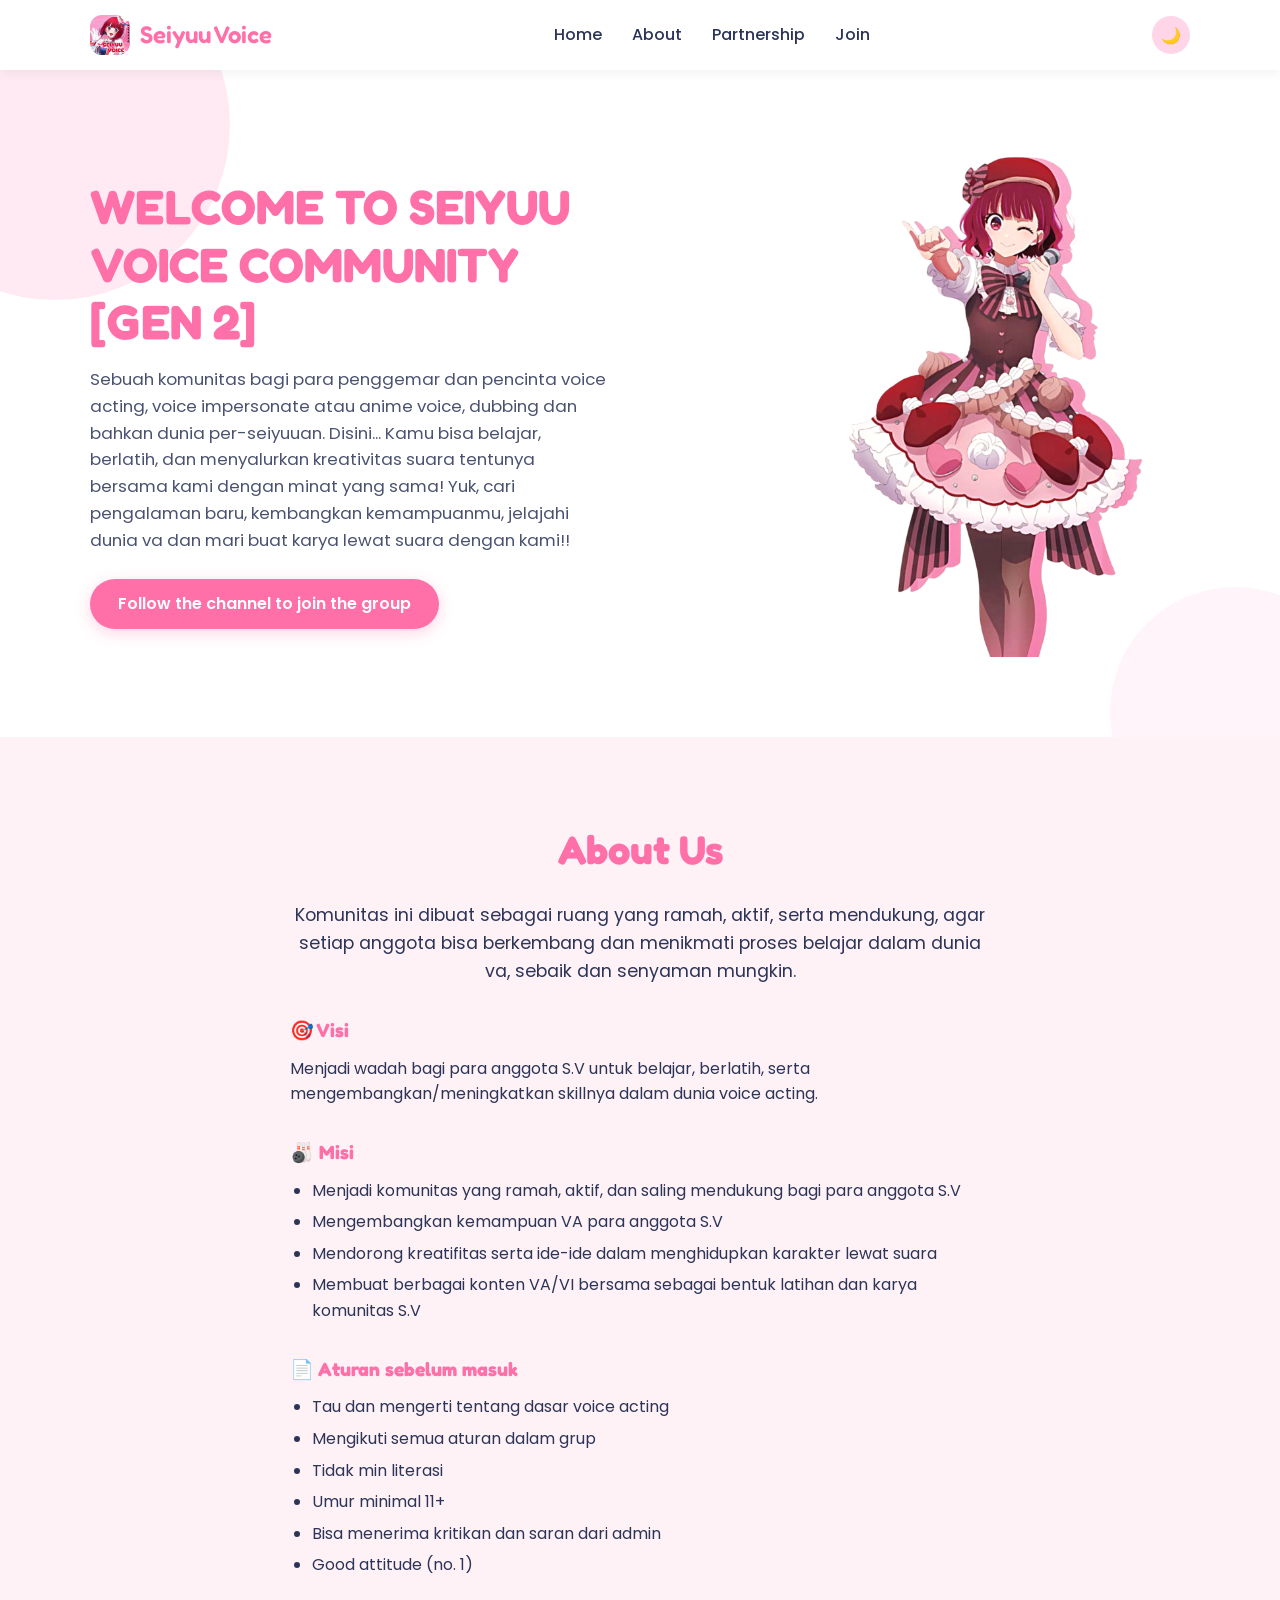
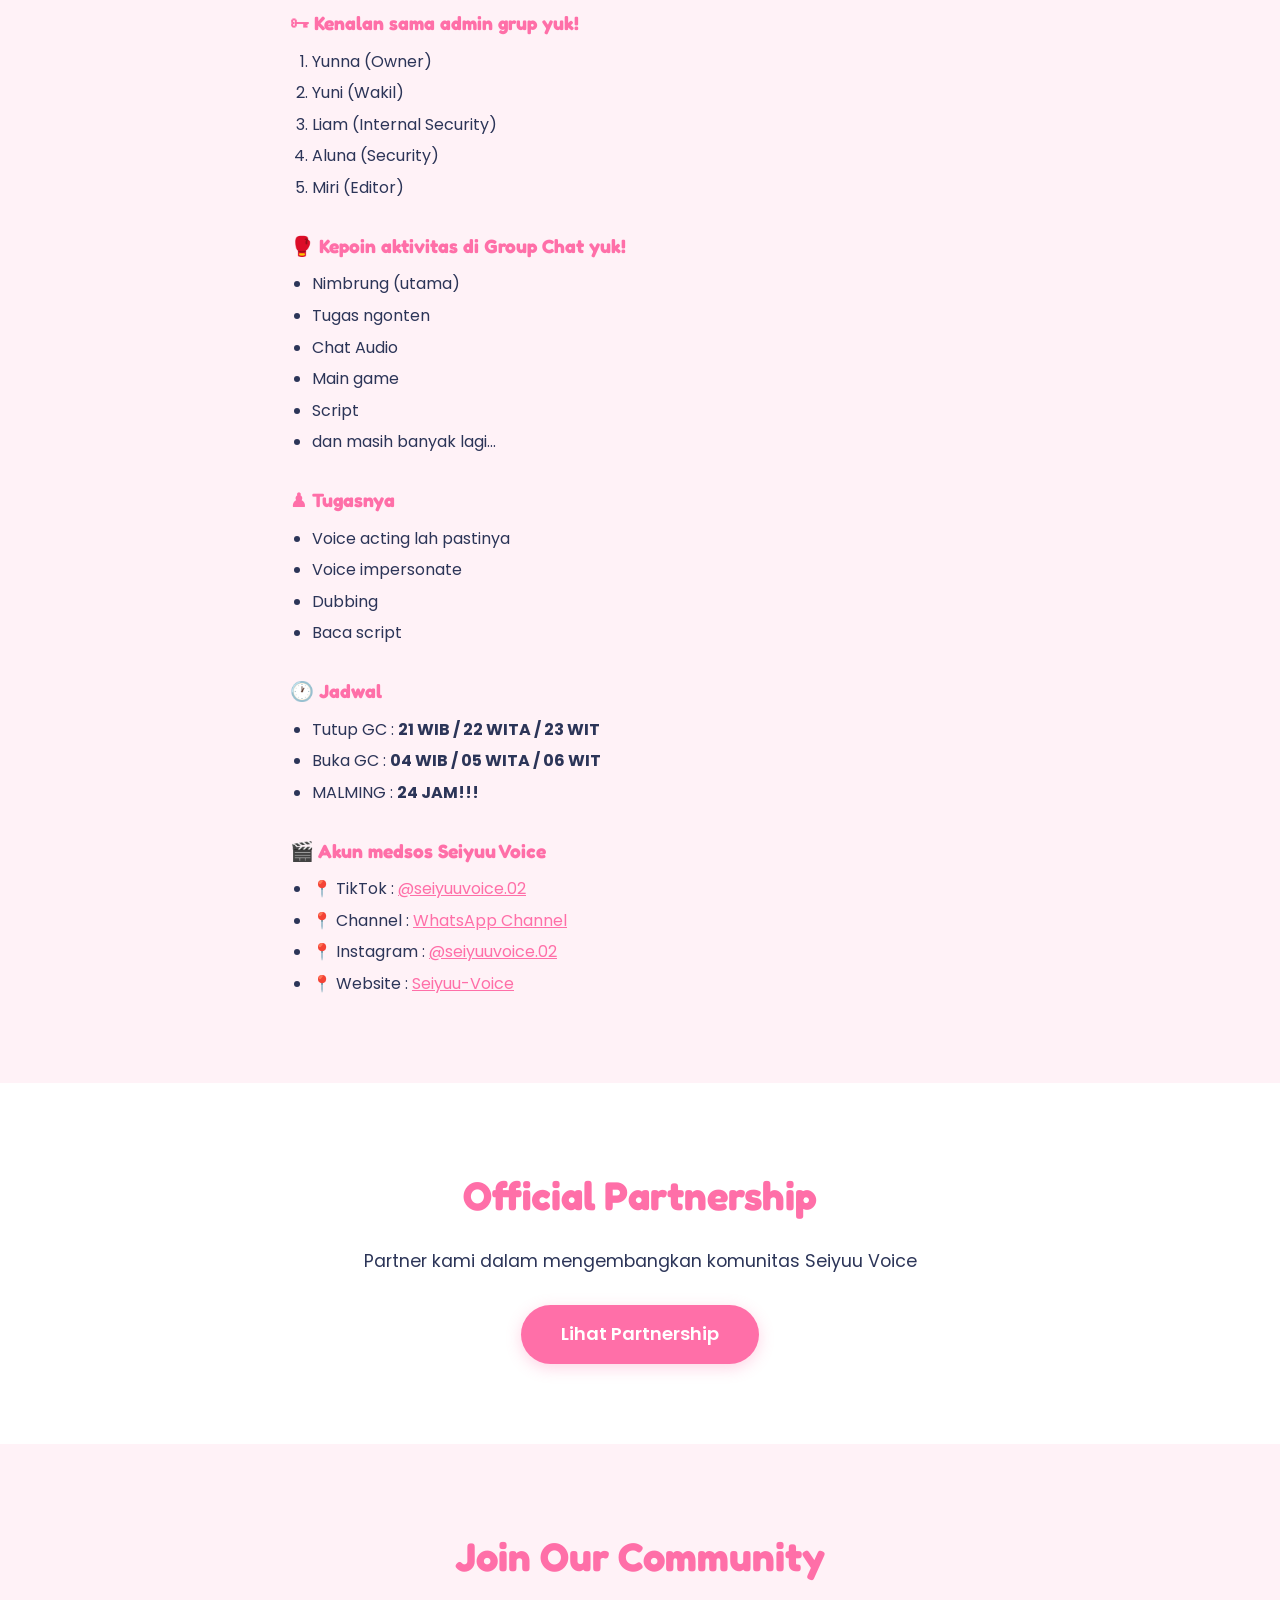
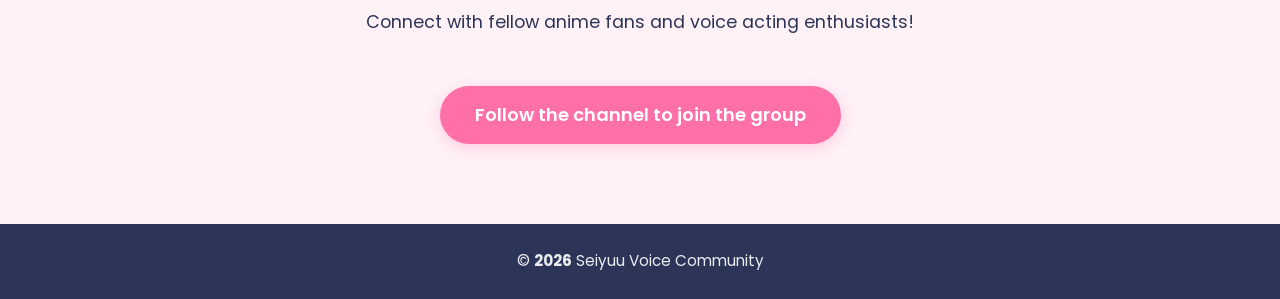
==== index.html @ 14fe643d "Add files via upload" ====
<!DOCTYPE html>
<html lang="id">

<head>
    <meta charset="UTF-8">
    <meta name="viewport" content="width=device-width, initial-scale=1.0">
    <meta name="description" content="Seiyuu Voice - A friendly WhatsApp community for anime fans exploring Japanese Voice Acting and Voice Club Japan culture.">
    <title>Seiyuu Voice Community</title>

    <meta property="og:title" content="Seiyuu Voice Community">
    <meta property="og:description" content="A friendly WhatsApp community for anime voice acting fans.">
    <meta property="og:image" content="assets/images/logo.png">
    <meta property="og:type" content="website">

    <link rel="icon" href="assets/icons/favicon.png">

    <link rel="preconnect" href="https://fonts.googleapis.com">
    <link rel="preconnect" href="https://fonts.gstatic.com" crossorigin>
    <link href="https://fonts.googleapis.com/css2?family=Fredoka:wght@400;600&family=Poppins:wght@300;400;500&display=swap" rel="stylesheet">

    <style>
        /* =========================================
           1. VARIABLES & SETUP
        ========================================= */
        
         :root {
            --pink-main: #ff6fa8;
            --pink-hover: #ff4c92;
            --pink-soft: #ffd6e7;
            --pink-bg: #fff2f7;
            --navy: #2c3558;
            --white: #ffffff;
            --transition-speed: 0.3s;
            --glass: rgba(255, 255, 255, 0.7);
            --glass-border: rgba(255, 111, 168, 0.2);
            --shadow-soft: 0 10px 30px rgba(0, 0, 0, 0.05);
            --radius: 15px;
            --transition: all 0.3s ease;
            --bg-main: #ffffff;
            --text-main: #2c3558;
        }
        
        body.dark {
            --bg-main: #121212;
            --text-main: #f0f0f0;
            --pink-bg: #1a1a1a;
            --pink-soft: #2a2a2a;
            --white: #1e1e1e;
            --navy: #e4e8ff;
        }
        /* Reset */
        
        *,
        *::before,
        *::after {
            margin: 0;
            padding: 0;
            box-sizing: border-box;
        }
        
        html {
            scroll-behavior: smooth;
        }
        
        body {
            font-family: 'Poppins', sans-serif;
            background: var(--bg-main);
            color: var(--text-main);
            line-height: 1.6;
            overflow-x: hidden;
            transition: background 0.3s ease, color 0.3s ease;
        }
        /* =========================================
           2. TYPOGRAPHY & LAYOUT
        ========================================= */
        
        .container {
            width: 90%;
            max-width: 1100px;
            margin: 0 auto;
        }
        
        h1,
        h2 {
            font-family: 'Fredoka', sans-serif;
        }
        
        a:focus-visible,
        button:focus-visible {
            outline: 3px dashed var(--pink-main);
            outline-offset: 4px;
        }
        /* =========================================
           3. NAVIGATION BAR
        ========================================= */
        
        .navbar {
            background: var(--white);
            box-shadow: 0 4px 10px rgba(0, 0, 0, 0.05);
            position: sticky;
            top: 0;
            z-index: 100;
            backdrop-filter: blur(10px);
            -webkit-backdrop-filter: blur(10px);
            transition: background 0.3s ease;
        }
        
        .nav-container {
            display: flex;
            align-items: center;
            justify-content: space-between;
            padding: 15px 0;
        }
        
        .logo {
            display: flex;
            align-items: center;
            gap: 10px;
            font-family: 'Fredoka', sans-serif;
            font-size: 24px;
            font-weight: 600;
            color: var(--pink-main);
            text-decoration: none;
        }
        
        .logo img {
            height: 40px;
            width: auto;
            border-radius: 12px;
        }
        
        nav ul {
            display: flex;
            list-style: none;
            gap: 30px;
        }
        
        nav a {
            position: relative;
            text-decoration: none;
            color: var(--text-main);
            font-weight: 500;
            transition: color var(--transition-speed) ease;
        }
        
        nav a::after {
            content: "";
            position: absolute;
            left: 0;
            bottom: -4px;
            width: 0%;
            height: 2px;
            background: var(--pink-main);
            transition: width .25s ease;
        }
        
        nav a:hover {
            color: var(--pink-main);
        }
        
        nav a:hover::after {
            width: 100%;
        }
        
        .nav-actions {
            display: flex;
            align-items: center;
            gap: 12px;
        }
        /* =========================================
           4. DARK MODE TOGGLE
        ========================================= */
        
        #theme-toggle {
            background: var(--pink-soft);
            border: none;
            border-radius: 50%;
            width: 38px;
            height: 38px;
            display: flex;
            align-items: center;
            justify-content: center;
            cursor: pointer;
            font-size: 16px;
            transition: var(--transition);
            flex-shrink: 0;
        }
        
        #theme-toggle:hover {
            background: var(--pink-main);
            transform: scale(1.1) rotate(20deg);
        }
        /* =========================================
           5. BUTTONS & CTA
        ========================================= */
        
        .cta-button,
        .cta-big {
            display: inline-block;
            background: var(--pink-main);
            color: #ffffff;
            text-decoration: none;
            border-radius: 40px;
            font-weight: 600;
            transition: background var(--transition-speed) ease, transform 0.2s ease, box-shadow 0.2s ease;
            box-shadow: 0 4px 15px rgba(255, 111, 168, 0.3);
        }
        
        .cta-button {
            padding: 12px 28px;
        }
        
        .cta-big {
            padding: 15px 35px;
            font-size: 18px;
            margin-top: 20px;
        }
        
        .cta-button:hover,
        .cta-big:hover {
            background: var(--pink-hover);
            transform: translateY(-3px);
            box-shadow: 0 8px 20px rgba(255, 111, 168, 0.45);
        }
        
        .cta-button:active,
        .cta-big:active {
            transform: scale(0.97);
        }
        /* =========================================
           6. HERO SECTION
        ========================================= */
        
        .hero {
            padding: 80px 0;
            position: relative;
            overflow: hidden;
        }
        
        .hero::before {
            content: "";
            position: absolute;
            width: 350px;
            height: 350px;
            background: var(--pink-soft);
            border-radius: 50%;
            top: -120px;
            left: -120px;
            z-index: 0;
            opacity: 0.5;
        }
        
        .hero::after {
            content: "";
            position: absolute;
            width: 250px;
            height: 250px;
            background: #ffe3ef;
            border-radius: 50%;
            bottom: -100px;
            right: -80px;
            z-index: 0;
            opacity: 0.4;
        }
        
        .hero-container {
            display: flex;
            align-items: center;
            justify-content: space-between;
            gap: 40px;
            flex-wrap: wrap;
            position: relative;
            z-index: 1;
        }
        
        .hero-text {
            flex: 1;
            min-width: 300px;
            max-width: 520px;
        }
        
        .hero-text h1 {
            font-size: 3rem;
            color: var(--pink-main);
            line-height: 1.2;
        }
        
        .tagline {
            margin: 15px 0 25px;
            font-size: 1.05rem;
            color: var(--text-main);
            opacity: 0.85;
        }
        
        .hero-image {
            flex: 1;
            display: flex;
            justify-content: flex-end;
            animation: float 6s ease-in-out infinite;
            position: relative;
            z-index: 1;
        }
        
        @keyframes float {
            0%,
            100% {
                transform: translateY(0px);
            }
            50% {
                transform: translateY(-12px);
            }
        }
        
        .hero-image img {
            max-width: 380px;
            width: 100%;
            height: auto;
            transition: transform .4s ease;
            border-radius: 16px;
        }
        
        .hero-image img:hover {
            transform: scale(1.05) rotate(-1deg);
        }
        /* =========================================
           7. ABOUT SECTION
        ========================================= */
        
        .about {
            padding: 80px 0;
            background: var(--pink-bg);
        }
        
        .about h2 {
            color: var(--pink-main);
            margin-bottom: 20px;
            font-size: 2.5rem;
            text-align: center;
        }
        
        .about-content {
            max-width: 700px;
            margin: 0 auto;
            text-align: left;
        }
        
        .about-content>p:first-of-type {
            font-size: 1.1rem;
            margin-bottom: 10px;
            text-align: center;
        }
        
        .about-content h3 {
            margin-top: 30px;
            margin-bottom: 10px;
            color: var(--pink-main);
            font-family: 'Fredoka', sans-serif;
            font-size: 1.2rem;
        }
        
        .about-content ul,
        .about-content ol {
            padding-left: 22px;
        }
        
        .about-content li {
            margin-bottom: 6px;
        }
        
        .about-content a {
            color: var(--pink-main);
            transition: color 0.2s;
        }
        
        .about-content a:hover {
            color: var(--pink-hover);
        }
        /* =========================================
           8. PARTNERSHIP & CTA SECTIONS
        ========================================= */
        
        .partnership-section {
            padding: 80px 0;
            background: var(--white);
            text-align: center;
        }
        
        .partnership-section h2,
        .cta-section h2 {
            color: var(--pink-main);
            margin-bottom: 20px;
            font-size: 2.5rem;
        }
        
        .partnership-section p,
        .cta-section p {
            max-width: 600px;
            margin: 0 auto 30px;
            font-size: 1.1rem;
        }
        
        .gallery-big {
            display: inline-block;
            background: var(--pink-main);
            color: #ffffff;
            text-decoration: none;
            padding: 15px 40px;
            font-size: 18px;
            font-weight: 600;
            border-radius: 40px;
            transition: var(--transition);
            box-shadow: 0 4px 15px rgba(255, 111, 168, 0.3);
        }
        
        .gallery-big:hover {
            background: var(--pink-hover);
            transform: translateY(-3px);
            box-shadow: 0 6px 20px rgba(255, 111, 168, 0.4);
        }
        
        .gallery-big:active {
            transform: scale(0.97);
        }
        
        .cta-section {
            padding: 80px 0;
            text-align: center;
            background: var(--pink-bg);
        }
        /* =========================================
           9. FOOTER
        ========================================= */
        
        footer {
            background: var(--navy);
            color: #ffffff;
            text-align: center;
            padding: 25px 20px;
        }
        
        footer p {
            font-size: 0.95rem;
            opacity: 0.9;
        }
        
        #year {
            font-weight: bold;
        }
        /* =========================================
           10. BACK TO TOP BUTTON
        ========================================= */
        
        #back-to-top {
            position: fixed;
            bottom: 28px;
            right: 28px;
            background: var(--pink-main);
            color: #ffffff;
            border: none;
            border-radius: 50%;
            width: 44px;
            height: 44px;
            font-size: 20px;
            cursor: pointer;
            box-shadow: 0 4px 15px rgba(255, 111, 168, 0.4);
            transition: var(--transition);
            opacity: 0;
            visibility: hidden;
            z-index: 999;
            display: flex;
            align-items: center;
            justify-content: center;
        }
        
        #back-to-top.visible {
            opacity: 1;
            visibility: visible;
        }
        
        #back-to-top:hover {
            background: var(--pink-hover);
            transform: translateY(-3px);
        }
        /* =========================================
           11. HAMBURGER MENU
        ========================================= */
        
        .menu-toggle {
            display: none;
            flex-direction: column;
            cursor: pointer;
            background: transparent;
            border: none;
            padding: 5px;
            gap: 5px;
        }
        
        .menu-toggle span {
            height: 3px;
            width: 25px;
            background: var(--text-main);
            border-radius: 3px;
            transition: all var(--transition-speed) ease;
            display: block;
        }
        /* Hamburger → X animation */
        
        .menu-toggle[aria-expanded="true"] span:nth-child(1) {
            transform: translateY(8px) rotate(45deg);
        }
        
        .menu-toggle[aria-expanded="true"] span:nth-child(2) {
            opacity: 0;
        }
        
        .menu-toggle[aria-expanded="true"] span:nth-child(3) {
            transform: translateY(-8px) rotate(-45deg);
        }
        /* =========================================
           12. RESPONSIVE
        ========================================= */
        
        @media (max-width: 768px) {
            nav {
                position: absolute;
                top: 68px;
                right: 20px;
                background: var(--white);
                box-shadow: 0 8px 25px rgba(0, 0, 0, 0.12);
                padding: 20px;
                border-radius: 12px;
                width: 210px;
                opacity: 0;
                visibility: hidden;
                transform: translateY(-10px);
                transition: all var(--transition-speed) ease;
                z-index: 99;
            }
            nav.active {
                opacity: 1;
                visibility: visible;
                transform: translateY(0);
            }
            nav ul {
                flex-direction: column;
                gap: 14px;
                text-align: center;
            }
            .menu-toggle {
                display: flex;
            }
            .hero-container {
                flex-direction: column;
                text-align: center;
            }
            .hero-text h1 {
                font-size: 2.2rem;
            }
            .hero-image {
                justify-content: center;
                margin-top: 20px;
            }
            .hero-image img {
                max-width: 260px;
            }
            .gallery-section h2,
            .partnership-section h2,
            .about h2,
            .cta-section h2 {
                font-size: 2rem;
            }
            .gallery-big {
                width: 100%;
                max-width: 280px;
                padding: 12px 20px;
            }
            #back-to-top {
                bottom: 20px;
                right: 16px;
            }
        }
    </style>
</head>

<body>

    <header class="navbar">
        <div class="container nav-container">
            <a href="#home" class="logo">
                <img src="assets/images/logo.png" alt="Seiyuu Voice Logo">
                <span>Seiyuu Voice</span>
            </a>

            <nav id="nav-menu" aria-label="Main Navigation">
                <ul>
                    <li><a href="#home">Home</a></li>
                    <li><a href="#about">About</a></li>
                    <li><a href="#partnership">Partnership</a></li>
                    <li><a href="#join">Join</a></li>
                </ul>
            </nav>

            <div class="nav-actions">
                <!-- FIX: Tombol dark mode sekarang ada di HTML -->
                <button id="theme-toggle" aria-label="Toggle dark mode">🌙</button>

                <button class="menu-toggle" id="menu-toggle" aria-label="Toggle navigation menu" aria-expanded="false">
                    <span></span>
                    <span></span>
                    <span></span>
                </button>
            </div>
        </div>
    </header>

    <main>

        <!-- HERO SECTION -->
        <section class="hero" id="home">
            <div class="container hero-container">
                <div class="hero-text">
                    <h1>WELCOME TO SEIYUU VOICE COMMUNITY [GEN 2]</h1>
                    <p class="tagline">
                        Sebuah komunitas bagi para penggemar dan pencinta voice acting, voice impersonate atau anime voice, dubbing dan bahkan dunia per-seiyuuan. Disini... Kamu bisa belajar, berlatih, dan menyalurkan kreativitas suara tentunya bersama kami dengan minat yang
                        sama! Yuk, cari pengalaman baru, kembangkan kemampuanmu, jelajahi dunia va dan mari buat karya lewat suara dengan kami!!
                    </p>
                    <a href="https://whatsapp.com/channel/0029VbD3nvLKQuJQxBheS732" class="cta-button" aria-label="Join Seiyuu Voice WhatsApp Group" target="_blank" rel="noopener noreferrer">
                        Follow the channel to join the group
                    </a>
                </div>

                <div class="hero-image">
                    <img src="assets/images/hero-character.png" alt="Mascot anime character of Seiyuu Voice" loading="lazy">
                </div>
            </div>
        </section>

        <!-- ABOUT SECTION -->
        <section class="about" id="about">
            <div class="container">
                <div class="about-content">
                    <h2>About Us</h2>

                    <p>Komunitas ini dibuat sebagai ruang yang ramah, aktif, serta mendukung, agar setiap anggota bisa berkembang dan menikmati proses belajar dalam dunia va, sebaik dan senyaman mungkin.</p>

                    <h3>🎯 Visi</h3>
                    <p>Menjadi wadah bagi para anggota S.V untuk belajar, berlatih, serta mengembangkan/meningkatkan skillnya dalam dunia voice acting.</p>

                    <h3>🎳 Misi</h3>
                    <ul>
                        <li>Menjadi komunitas yang ramah, aktif, dan saling mendukung bagi para anggota S.V</li>
                        <li>Mengembangkan kemampuan VA para anggota S.V</li>
                        <li>Mendorong kreatifitas serta ide-ide dalam menghidupkan karakter lewat suara</li>
                        <li>Membuat berbagai konten VA/VI bersama sebagai bentuk latihan dan karya komunitas S.V</li>
                    </ul>

                    <h3>📄 Aturan sebelum masuk</h3>
                    <ul>
                        <li>Tau dan mengerti tentang dasar voice acting</li>
                        <li>Mengikuti semua aturan dalam grup</li>
                        <li>Tidak min literasi</li>
                        <li>Umur minimal 11+</li>
                        <li>Bisa menerima kritikan dan saran dari admin</li>
                        <li>Good attitude (no. 1)</li>
                    </ul>

                    <h3>🗝 Kenalan sama admin grup yuk!</h3>
                    <ol>
                        <li>Yunna (Owner)</li>
                        <li>Yuni (Wakil)</li>
                        <li>Liam (Internal Security)</li>
                        <li>Aluna (Security)</li>
                        <li>Miri (Editor)</li>
                    </ol>

                    <h3>🥊 Kepoin aktivitas di Group Chat yuk!</h3>
                    <ul>
                        <li>Nimbrung (utama)</li>
                        <li>Tugas ngonten</li>
                        <li>Chat Audio</li>
                        <li>Main game</li>
                        <li>Script</li>
                        <li>dan masih banyak lagi...</li>
                    </ul>

                    <h3>♟ Tugasnya</h3>
                    <ul>
                        <li>Voice acting lah pastinya</li>
                        <li>Voice impersonate</li>
                        <li>Dubbing</li>
                        <li>Baca script</li>
                    </ul>

                    <h3>🕐 Jadwal</h3>
                    <ul>
                        <li>Tutup GC : <strong>21 WIB / 22 WITA / 23 WIT</strong></li>
                        <li>Buka GC : <strong>04 WIB / 05 WITA / 06 WIT</strong></li>
                        <li>MALMING : <strong>24 JAM!!!</strong></li>
                    </ul>

                    <h3>🎬 Akun medsos Seiyuu Voice</h3>
                    <ul>
                        <li>📍 TikTok :
                            <a href="https://www.tiktok.com/@seiyuuvoice.g2?_r=1&_t=ZS-95sZwnmAum5" target="_blank" rel="noopener noreferrer">@seiyuuvoice.02</a>
                        </li>
                        <li>📍 Channel :
                            <a href="https://whatsapp.com/channel/0029VbD3nvLKQuJQxBheS732" target="_blank" rel="noopener noreferrer">WhatsApp Channel</a>
                        </li>
                        <li>📍 Instagram :
                            <a href="https://www.instagram.com/seiyuuvoice.02?igsh=MXVhMnh6MDJvNTljOA==" target="_blank" rel="noopener noreferrer">@seiyuuvoice.02</a>
                        </li>
                        <li>📍 Website :
                            <a href="https://liamwei000.github.io/Seiyuu-Voice/" target="_blank" rel="noopener noreferrer">Seiyuu-Voice</a>
                        </li>
                    </ul>
                </div>
            </div>
        </section>
        <!-- FIX: Tutup section about di sini, bukan setelah partnership -->

        <!-- PARTNERSHIP SECTION -->
        <!-- FIX: Tidak lagi tersarang di dalam about-content -->
        <section class="partnership-section" id="partnership">
            <div class="container">
                <h2>Official Partnership</h2>
                <p>Partner kami dalam mengembangkan komunitas Seiyuu Voice</p>
                <a href="partnership.html" target="_self" class="gallery-big">
                    Lihat Partnership
                </a>
            </div>
        </section>

        <!-- CTA / JOIN SECTION -->
        <!-- FIX: Tidak lagi tersarang di dalam about-content -->
        <section class="cta-section" id="join">
            <div class="container">
                <h2>Join Our Community</h2>
                <p>Connect with fellow anime fans and voice acting enthusiasts!</p>
                <a href="https://whatsapp.com/channel/0029VbD3nvLKQuJQxBheS732" class="cta-big" target="_blank" rel="noopener noreferrer">
                    Follow the channel to join the group
                </a>
            </div>
        </section>

    </main>

    <footer>
        <div class="container">
            <p>© <span id="year"></span> Seiyuu Voice Community</p>
        </div>
    </footer>

    <!-- Back to Top Button -->
    <button id="back-to-top" aria-label="Kembali ke atas">↑</button>

    <script>
        // =========================================
        //  INIT: Semua logic setelah DOM siap
        // =========================================
        document.addEventListener("DOMContentLoaded", () => {

            // --- Tahun otomatis ---
            document.getElementById("year").textContent = new Date().getFullYear();

            // --- Mobile menu toggle ---
            const toggle = document.getElementById("menu-toggle");
            const nav = document.getElementById("nav-menu");

            if (toggle && nav) {
                const navLinks = nav.querySelectorAll("a");

                toggle.addEventListener("click", (e) => {
                    e.stopPropagation();
                    const isActive = nav.classList.toggle("active");
                    toggle.setAttribute("aria-expanded", isActive);
                });

                navLinks.forEach(link => {
                    link.addEventListener("click", () => {
                        nav.classList.remove("active");
                        toggle.setAttribute("aria-expanded", "false");
                    });
                });

                document.addEventListener("click", (e) => {
                    if (!nav.contains(e.target) && !toggle.contains(e.target) && nav.classList.contains("active")) {
                        nav.classList.remove("active");
                        toggle.setAttribute("aria-expanded", "false");
                    }
                });
            }

            // --- FIX: Deklarasi toggleBtn SEBELUM digunakan ---
            const toggleBtn = document.getElementById("theme-toggle");

            if (toggleBtn) {
                // Load saved theme atau deteksi preferensi sistem
                const savedTheme = localStorage.getItem("theme");
                if (savedTheme === "dark" || (!savedTheme && window.matchMedia("(prefers-color-scheme: dark)").matches)) {
                    document.body.classList.add("dark");
                    toggleBtn.textContent = "☀️";
                }

                // Toggle on click
                toggleBtn.addEventListener("click", () => {
                    const isDark = document.body.classList.toggle("dark");
                    localStorage.setItem("theme", isDark ? "dark" : "light");
                    toggleBtn.textContent = isDark ? "☀️" : "🌙";
                });
            }

            // --- Back to top button ---
            const backToTop = document.getElementById("back-to-top");
            if (backToTop) {
                window.addEventListener("scroll", () => {
                    backToTop.classList.toggle("visible", window.scrollY > 300);
                }, {
                    passive: true
                });

                backToTop.addEventListener("click", () => {
                    window.scrollTo({
                        top: 0,
                        behavior: "smooth"
                    });
                });
            }

        });
    </script>

</body>

</html>
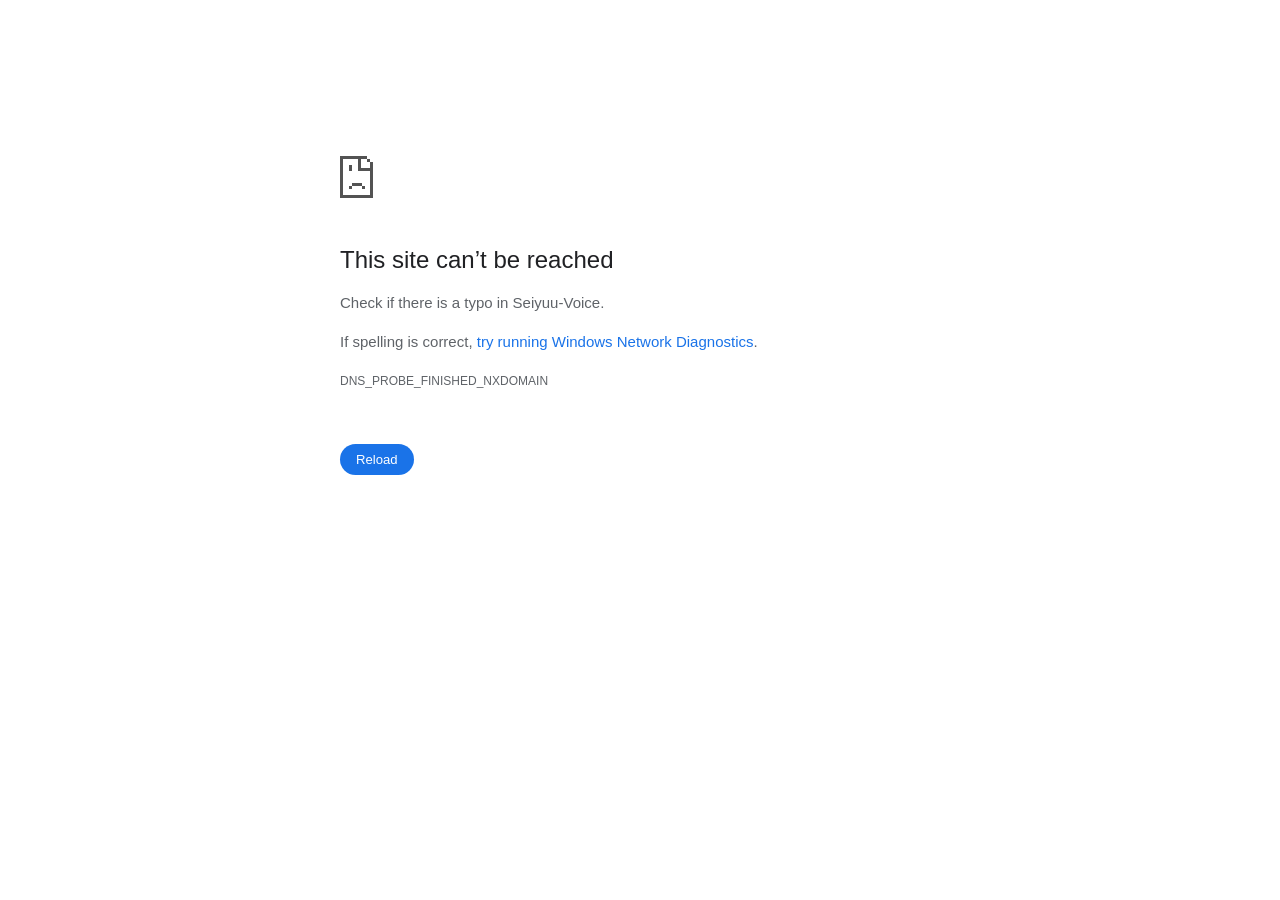
==== commit c68fca7c: "Update fmt.Println output from 'Hello' to 'Goodbye'" ====
--- a/index.html
+++ b/index.html
@@ -1,834 +1,1567 @@
-<!DOCTYPE html>
-<html lang="id">
-
-<head>
-    <meta charset="UTF-8">
-    <meta name="viewport" content="width=device-width, initial-scale=1.0">
-    <meta name="description" content="Seiyuu Voice - A friendly WhatsApp community for anime fans exploring Japanese Voice Acting and Voice Club Japan culture.">
-    <title>Seiyuu Voice Community</title>
-
-    <meta property="og:title" content="Seiyuu Voice Community">
-    <meta property="og:description" content="A friendly WhatsApp community for anime voice acting fans.">
-    <meta property="og:image" content="assets/images/logo.png">
-    <meta property="og:type" content="website">
-
-    <link rel="icon" href="assets/icons/favicon.png">
-
-    <link rel="preconnect" href="https://fonts.googleapis.com">
-    <link rel="preconnect" href="https://fonts.gstatic.com" crossorigin>
-    <link href="https://fonts.googleapis.com/css2?family=Fredoka:wght@400;600&family=Poppins:wght@300;400;500&display=swap" rel="stylesheet">
-
-    <style>
-        /* =========================================
-           1. VARIABLES & SETUP
-        ========================================= */
-        
-         :root {
-            --pink-main: #ff6fa8;
-            --pink-hover: #ff4c92;
-            --pink-soft: #ffd6e7;
-            --pink-bg: #fff2f7;
-            --navy: #2c3558;
-            --white: #ffffff;
-            --transition-speed: 0.3s;
-            --glass: rgba(255, 255, 255, 0.7);
-            --glass-border: rgba(255, 111, 168, 0.2);
-            --shadow-soft: 0 10px 30px rgba(0, 0, 0, 0.05);
-            --radius: 15px;
-            --transition: all 0.3s ease;
-            --bg-main: #ffffff;
-            --text-main: #2c3558;
-        }
-        
-        body.dark {
-            --bg-main: #121212;
-            --text-main: #f0f0f0;
-            --pink-bg: #1a1a1a;
-            --pink-soft: #2a2a2a;
-            --white: #1e1e1e;
-            --navy: #e4e8ff;
-        }
-        /* Reset */
-        
-        *,
-        *::before,
-        *::after {
-            margin: 0;
-            padding: 0;
-            box-sizing: border-box;
-        }
-        
-        html {
-            scroll-behavior: smooth;
-        }
-        
-        body {
-            font-family: 'Poppins', sans-serif;
-            background: var(--bg-main);
-            color: var(--text-main);
-            line-height: 1.6;
-            overflow-x: hidden;
-            transition: background 0.3s ease, color 0.3s ease;
-        }
-        /* =========================================
-           2. TYPOGRAPHY & LAYOUT
-        ========================================= */
-        
-        .container {
-            width: 90%;
-            max-width: 1100px;
-            margin: 0 auto;
-        }
-        
-        h1,
-        h2 {
-            font-family: 'Fredoka', sans-serif;
-        }
-        
-        a:focus-visible,
-        button:focus-visible {
-            outline: 3px dashed var(--pink-main);
-            outline-offset: 4px;
-        }
-        /* =========================================
-           3. NAVIGATION BAR
-        ========================================= */
-        
-        .navbar {
-            background: var(--white);
-            box-shadow: 0 4px 10px rgba(0, 0, 0, 0.05);
-            position: sticky;
-            top: 0;
-            z-index: 100;
-            backdrop-filter: blur(10px);
-            -webkit-backdrop-filter: blur(10px);
-            transition: background 0.3s ease;
-        }
-        
-        .nav-container {
-            display: flex;
-            align-items: center;
-            justify-content: space-between;
-            padding: 15px 0;
-        }
-        
-        .logo {
-            display: flex;
-            align-items: center;
-            gap: 10px;
-            font-family: 'Fredoka', sans-serif;
-            font-size: 24px;
-            font-weight: 600;
-            color: var(--pink-main);
-            text-decoration: none;
-        }
-        
-        .logo img {
-            height: 40px;
-            width: auto;
-            border-radius: 12px;
-        }
-        
-        nav ul {
-            display: flex;
-            list-style: none;
-            gap: 30px;
-        }
-        
-        nav a {
-            position: relative;
-            text-decoration: none;
-            color: var(--text-main);
-            font-weight: 500;
-            transition: color var(--transition-speed) ease;
-        }
-        
-        nav a::after {
-            content: "";
-            position: absolute;
-            left: 0;
-            bottom: -4px;
-            width: 0%;
-            height: 2px;
-            background: var(--pink-main);
-            transition: width .25s ease;
-        }
-        
-        nav a:hover {
-            color: var(--pink-main);
-        }
-        
-        nav a:hover::after {
-            width: 100%;
-        }
-        
-        .nav-actions {
-            display: flex;
-            align-items: center;
-            gap: 12px;
-        }
-        /* =========================================
-           4. DARK MODE TOGGLE
-        ========================================= */
-        
-        #theme-toggle {
-            background: var(--pink-soft);
-            border: none;
-            border-radius: 50%;
-            width: 38px;
-            height: 38px;
-            display: flex;
-            align-items: center;
-            justify-content: center;
-            cursor: pointer;
-            font-size: 16px;
-            transition: var(--transition);
-            flex-shrink: 0;
-        }
-        
-        #theme-toggle:hover {
-            background: var(--pink-main);
-            transform: scale(1.1) rotate(20deg);
-        }
-        /* =========================================
-           5. BUTTONS & CTA
-        ========================================= */
-        
-        .cta-button,
-        .cta-big {
-            display: inline-block;
-            background: var(--pink-main);
-            color: #ffffff;
-            text-decoration: none;
-            border-radius: 40px;
-            font-weight: 600;
-            transition: background var(--transition-speed) ease, transform 0.2s ease, box-shadow 0.2s ease;
-            box-shadow: 0 4px 15px rgba(255, 111, 168, 0.3);
-        }
-        
-        .cta-button {
-            padding: 12px 28px;
-        }
-        
-        .cta-big {
-            padding: 15px 35px;
-            font-size: 18px;
-            margin-top: 20px;
-        }
-        
-        .cta-button:hover,
-        .cta-big:hover {
-            background: var(--pink-hover);
-            transform: translateY(-3px);
-            box-shadow: 0 8px 20px rgba(255, 111, 168, 0.45);
-        }
-        
-        .cta-button:active,
-        .cta-big:active {
-            transform: scale(0.97);
-        }
-        /* =========================================
-           6. HERO SECTION
-        ========================================= */
-        
-        .hero {
-            padding: 80px 0;
-            position: relative;
-            overflow: hidden;
-        }
-        
-        .hero::before {
-            content: "";
-            position: absolute;
-            width: 350px;
-            height: 350px;
-            background: var(--pink-soft);
-            border-radius: 50%;
-            top: -120px;
-            left: -120px;
-            z-index: 0;
-            opacity: 0.5;
-        }
-        
-        .hero::after {
-            content: "";
-            position: absolute;
-            width: 250px;
-            height: 250px;
-            background: #ffe3ef;
-            border-radius: 50%;
-            bottom: -100px;
-            right: -80px;
-            z-index: 0;
-            opacity: 0.4;
-        }
-        
-        .hero-container {
-            display: flex;
-            align-items: center;
-            justify-content: space-between;
-            gap: 40px;
-            flex-wrap: wrap;
-            position: relative;
-            z-index: 1;
-        }
-        
-        .hero-text {
-            flex: 1;
-            min-width: 300px;
-            max-width: 520px;
-        }
-        
-        .hero-text h1 {
-            font-size: 3rem;
-            color: var(--pink-main);
-            line-height: 1.2;
-        }
-        
-        .tagline {
-            margin: 15px 0 25px;
-            font-size: 1.05rem;
-            color: var(--text-main);
-            opacity: 0.85;
-        }
-        
-        .hero-image {
-            flex: 1;
-            display: flex;
-            justify-content: flex-end;
-            animation: float 6s ease-in-out infinite;
-            position: relative;
-            z-index: 1;
-        }
-        
-        @keyframes float {
-            0%,
-            100% {
-                transform: translateY(0px);
-            }
-            50% {
-                transform: translateY(-12px);
-            }
-        }
-        
-        .hero-image img {
-            max-width: 380px;
-            width: 100%;
-            height: auto;
-            transition: transform .4s ease;
-            border-radius: 16px;
-        }
-        
-        .hero-image img:hover {
-            transform: scale(1.05) rotate(-1deg);
-        }
-        /* =========================================
-           7. ABOUT SECTION
-        ========================================= */
-        
-        .about {
-            padding: 80px 0;
-            background: var(--pink-bg);
-        }
-        
-        .about h2 {
-            color: var(--pink-main);
-            margin-bottom: 20px;
-            font-size: 2.5rem;
-            text-align: center;
-        }
-        
-        .about-content {
-            max-width: 700px;
-            margin: 0 auto;
-            text-align: left;
-        }
-        
-        .about-content>p:first-of-type {
-            font-size: 1.1rem;
-            margin-bottom: 10px;
-            text-align: center;
-        }
-        
-        .about-content h3 {
-            margin-top: 30px;
-            margin-bottom: 10px;
-            color: var(--pink-main);
-            font-family: 'Fredoka', sans-serif;
-            font-size: 1.2rem;
-        }
-        
-        .about-content ul,
-        .about-content ol {
-            padding-left: 22px;
-        }
-        
-        .about-content li {
-            margin-bottom: 6px;
-        }
-        
-        .about-content a {
-            color: var(--pink-main);
-            transition: color 0.2s;
-        }
-        
-        .about-content a:hover {
-            color: var(--pink-hover);
-        }
-        /* =========================================
-           8. PARTNERSHIP & CTA SECTIONS
-        ========================================= */
-        
-        .partnership-section {
-            padding: 80px 0;
-            background: var(--white);
-            text-align: center;
-        }
-        
-        .partnership-section h2,
-        .cta-section h2 {
-            color: var(--pink-main);
-            margin-bottom: 20px;
-            font-size: 2.5rem;
-        }
-        
-        .partnership-section p,
-        .cta-section p {
-            max-width: 600px;
-            margin: 0 auto 30px;
-            font-size: 1.1rem;
-        }
-        
-        .gallery-big {
-            display: inline-block;
-            background: var(--pink-main);
-            color: #ffffff;
-            text-decoration: none;
-            padding: 15px 40px;
-            font-size: 18px;
-            font-weight: 600;
-            border-radius: 40px;
-            transition: var(--transition);
-            box-shadow: 0 4px 15px rgba(255, 111, 168, 0.3);
-        }
-        
-        .gallery-big:hover {
-            background: var(--pink-hover);
-            transform: translateY(-3px);
-            box-shadow: 0 6px 20px rgba(255, 111, 168, 0.4);
-        }
-        
-        .gallery-big:active {
-            transform: scale(0.97);
-        }
-        
-        .cta-section {
-            padding: 80px 0;
-            text-align: center;
-            background: var(--pink-bg);
-        }
-        /* =========================================
-           9. FOOTER
-        ========================================= */
-        
-        footer {
-            background: var(--navy);
-            color: #ffffff;
-            text-align: center;
-            padding: 25px 20px;
-        }
-        
-        footer p {
-            font-size: 0.95rem;
-            opacity: 0.9;
-        }
-        
-        #year {
-            font-weight: bold;
-        }
-        /* =========================================
-           10. BACK TO TOP BUTTON
-        ========================================= */
-        
-        #back-to-top {
-            position: fixed;
-            bottom: 28px;
-            right: 28px;
-            background: var(--pink-main);
-            color: #ffffff;
-            border: none;
-            border-radius: 50%;
-            width: 44px;
-            height: 44px;
-            font-size: 20px;
-            cursor: pointer;
-            box-shadow: 0 4px 15px rgba(255, 111, 168, 0.4);
-            transition: var(--transition);
-            opacity: 0;
-            visibility: hidden;
-            z-index: 999;
-            display: flex;
-            align-items: center;
-            justify-content: center;
-        }
-        
-        #back-to-top.visible {
-            opacity: 1;
-            visibility: visible;
-        }
-        
-        #back-to-top:hover {
-            background: var(--pink-hover);
-            transform: translateY(-3px);
-        }
-        /* =========================================
-           11. HAMBURGER MENU
-        ========================================= */
-        
-        .menu-toggle {
-            display: none;
-            flex-direction: column;
-            cursor: pointer;
-            background: transparent;
-            border: none;
-            padding: 5px;
-            gap: 5px;
-        }
-        
-        .menu-toggle span {
-            height: 3px;
-            width: 25px;
-            background: var(--text-main);
-            border-radius: 3px;
-            transition: all var(--transition-speed) ease;
-            display: block;
-        }
-        /* Hamburger → X animation */
-        
-        .menu-toggle[aria-expanded="true"] span:nth-child(1) {
-            transform: translateY(8px) rotate(45deg);
-        }
-        
-        .menu-toggle[aria-expanded="true"] span:nth-child(2) {
-            opacity: 0;
-        }
-        
-        .menu-toggle[aria-expanded="true"] span:nth-child(3) {
-            transform: translateY(-8px) rotate(-45deg);
-        }
-        /* =========================================
-           12. RESPONSIVE
-        ========================================= */
-        
-        @media (max-width: 768px) {
-            nav {
-                position: absolute;
-                top: 68px;
-                right: 20px;
-                background: var(--white);
-                box-shadow: 0 8px 25px rgba(0, 0, 0, 0.12);
-                padding: 20px;
-                border-radius: 12px;
-                width: 210px;
-                opacity: 0;
-                visibility: hidden;
-                transform: translateY(-10px);
-                transition: all var(--transition-speed) ease;
-                z-index: 99;
-            }
-            nav.active {
-                opacity: 1;
-                visibility: visible;
-                transform: translateY(0);
-            }
-            nav ul {
-                flex-direction: column;
-                gap: 14px;
-                text-align: center;
-            }
-            .menu-toggle {
-                display: flex;
-            }
-            .hero-container {
-                flex-direction: column;
-                text-align: center;
-            }
-            .hero-text h1 {
-                font-size: 2.2rem;
-            }
-            .hero-image {
-                justify-content: center;
-                margin-top: 20px;
-            }
-            .hero-image img {
-                max-width: 260px;
-            }
-            .gallery-section h2,
-            .partnership-section h2,
-            .about h2,
-            .cta-section h2 {
-                font-size: 2rem;
-            }
-            .gallery-big {
-                width: 100%;
-                max-width: 280px;
-                padding: 12px 20px;
-            }
-            #back-to-top {
-                bottom: 20px;
-                right: 16px;
-            }
-        }
-    </style>
-</head>
-
-<body>
-
-    <header class="navbar">
-        <div class="container nav-container">
-            <a href="#home" class="logo">
-                <img src="assets/images/logo.png" alt="Seiyuu Voice Logo">
-                <span>Seiyuu Voice</span>
-            </a>
-
-            <nav id="nav-menu" aria-label="Main Navigation">
-                <ul>
-                    <li><a href="#home">Home</a></li>
-                    <li><a href="#about">About</a></li>
-                    <li><a href="#partnership">Partnership</a></li>
-                    <li><a href="#join">Join</a></li>
-                </ul>
-            </nav>
-
-            <div class="nav-actions">
-                <!-- FIX: Tombol dark mode sekarang ada di HTML -->
-                <button id="theme-toggle" aria-label="Toggle dark mode">🌙</button>
-
-                <button class="menu-toggle" id="menu-toggle" aria-label="Toggle navigation menu" aria-expanded="false">
-                    <span></span>
-                    <span></span>
-                    <span></span>
-                </button>
-            </div>
-        </div>
-    </header>
-
-    <main>
-
-        <!-- HERO SECTION -->
-        <section class="hero" id="home">
-            <div class="container hero-container">
-                <div class="hero-text">
-                    <h1>WELCOME TO SEIYUU VOICE COMMUNITY [GEN 2]</h1>
-                    <p class="tagline">
-                        Sebuah komunitas bagi para penggemar dan pencinta voice acting, voice impersonate atau anime voice, dubbing dan bahkan dunia per-seiyuuan. Disini... Kamu bisa belajar, berlatih, dan menyalurkan kreativitas suara tentunya bersama kami dengan minat yang
-                        sama! Yuk, cari pengalaman baru, kembangkan kemampuanmu, jelajahi dunia va dan mari buat karya lewat suara dengan kami!!
-                    </p>
-                    <a href="https://whatsapp.com/channel/0029VbD3nvLKQuJQxBheS732" class="cta-button" aria-label="Join Seiyuu Voice WhatsApp Group" target="_blank" rel="noopener noreferrer">
-                        Follow the channel to join the group
-                    </a>
-                </div>
-
-                <div class="hero-image">
-                    <img src="assets/images/hero-character.png" alt="Mascot anime character of Seiyuu Voice" loading="lazy">
-                </div>
-            </div>
-        </section>
-
-        <!-- ABOUT SECTION -->
-        <section class="about" id="about">
-            <div class="container">
-                <div class="about-content">
-                    <h2>About Us</h2>
-
-                    <p>Komunitas ini dibuat sebagai ruang yang ramah, aktif, serta mendukung, agar setiap anggota bisa berkembang dan menikmati proses belajar dalam dunia va, sebaik dan senyaman mungkin.</p>
-
-                    <h3>🎯 Visi</h3>
-                    <p>Menjadi wadah bagi para anggota S.V untuk belajar, berlatih, serta mengembangkan/meningkatkan skillnya dalam dunia voice acting.</p>
-
-                    <h3>🎳 Misi</h3>
-                    <ul>
-                        <li>Menjadi komunitas yang ramah, aktif, dan saling mendukung bagi para anggota S.V</li>
-                        <li>Mengembangkan kemampuan VA para anggota S.V</li>
-                        <li>Mendorong kreatifitas serta ide-ide dalam menghidupkan karakter lewat suara</li>
-                        <li>Membuat berbagai konten VA/VI bersama sebagai bentuk latihan dan karya komunitas S.V</li>
-                    </ul>
-
-                    <h3>📄 Aturan sebelum masuk</h3>
-                    <ul>
-                        <li>Tau dan mengerti tentang dasar voice acting</li>
-                        <li>Mengikuti semua aturan dalam grup</li>
-                        <li>Tidak min literasi</li>
-                        <li>Umur minimal 11+</li>
-                        <li>Bisa menerima kritikan dan saran dari admin</li>
-                        <li>Good attitude (no. 1)</li>
-                    </ul>
-
-                    <h3>🗝 Kenalan sama admin grup yuk!</h3>
-                    <ol>
-                        <li>Yunna (Owner)</li>
-                        <li>Yuni (Wakil)</li>
-                        <li>Liam (Internal Security)</li>
-                        <li>Aluna (Security)</li>
-                        <li>Miri (Editor)</li>
-                    </ol>
-
-                    <h3>🥊 Kepoin aktivitas di Group Chat yuk!</h3>
-                    <ul>
-                        <li>Nimbrung (utama)</li>
-                        <li>Tugas ngonten</li>
-                        <li>Chat Audio</li>
-                        <li>Main game</li>
-                        <li>Script</li>
-                        <li>dan masih banyak lagi...</li>
-                    </ul>
-
-                    <h3>♟ Tugasnya</h3>
-                    <ul>
-                        <li>Voice acting lah pastinya</li>
-                        <li>Voice impersonate</li>
-                        <li>Dubbing</li>
-                        <li>Baca script</li>
-                    </ul>
-
-                    <h3>🕐 Jadwal</h3>
-                    <ul>
-                        <li>Tutup GC : <strong>21 WIB / 22 WITA / 23 WIT</strong></li>
-                        <li>Buka GC : <strong>04 WIB / 05 WITA / 06 WIT</strong></li>
-                        <li>MALMING : <strong>24 JAM!!!</strong></li>
-                    </ul>
-
-                    <h3>🎬 Akun medsos Seiyuu Voice</h3>
-                    <ul>
-                        <li>📍 TikTok :
-                            <a href="https://www.tiktok.com/@seiyuuvoice.g2?_r=1&_t=ZS-95sZwnmAum5" target="_blank" rel="noopener noreferrer">@seiyuuvoice.02</a>
-                        </li>
-                        <li>📍 Channel :
-                            <a href="https://whatsapp.com/channel/0029VbD3nvLKQuJQxBheS732" target="_blank" rel="noopener noreferrer">WhatsApp Channel</a>
-                        </li>
-                        <li>📍 Instagram :
-                            <a href="https://www.instagram.com/seiyuuvoice.02?igsh=MXVhMnh6MDJvNTljOA==" target="_blank" rel="noopener noreferrer">@seiyuuvoice.02</a>
-                        </li>
-                        <li>📍 Website :
-                            <a href="https://liamwei000.github.io/Seiyuu-Voice/" target="_blank" rel="noopener noreferrer">Seiyuu-Voice</a>
-                        </li>
-                    </ul>
-                </div>
-            </div>
-        </section>
-        <!-- FIX: Tutup section about di sini, bukan setelah partnership -->
-
-        <!-- PARTNERSHIP SECTION -->
-        <!-- FIX: Tidak lagi tersarang di dalam about-content -->
-        <section class="partnership-section" id="partnership">
-            <div class="container">
-                <h2>Official Partnership</h2>
-                <p>Partner kami dalam mengembangkan komunitas Seiyuu Voice</p>
-                <a href="partnership.html" target="_self" class="gallery-big">
-                    Lihat Partnership
-                </a>
-            </div>
-        </section>
-
-        <!-- CTA / JOIN SECTION -->
-        <!-- FIX: Tidak lagi tersarang di dalam about-content -->
-        <section class="cta-section" id="join">
-            <div class="container">
-                <h2>Join Our Community</h2>
-                <p>Connect with fellow anime fans and voice acting enthusiasts!</p>
-                <a href="https://whatsapp.com/channel/0029VbD3nvLKQuJQxBheS732" class="cta-big" target="_blank" rel="noopener noreferrer">
-                    Follow the channel to join the group
-                </a>
-            </div>
-        </section>
-
-    </main>
-
-    <footer>
-        <div class="container">
-            <p>© <span id="year"></span> Seiyuu Voice Community</p>
-        </div>
-    </footer>
-
-    <!-- Back to Top Button -->
-    <button id="back-to-top" aria-label="Kembali ke atas">↑</button>
-
-    <script>
-        // =========================================
-        //  INIT: Semua logic setelah DOM siap
-        // =========================================
-        document.addEventListener("DOMContentLoaded", () => {
-
-            // --- Tahun otomatis ---
-            document.getElementById("year").textContent = new Date().getFullYear();
-
-            // --- Mobile menu toggle ---
-            const toggle = document.getElementById("menu-toggle");
-            const nav = document.getElementById("nav-menu");
-
-            if (toggle && nav) {
-                const navLinks = nav.querySelectorAll("a");
-
-                toggle.addEventListener("click", (e) => {
-                    e.stopPropagation();
-                    const isActive = nav.classList.toggle("active");
-                    toggle.setAttribute("aria-expanded", isActive);
-                });
-
-                navLinks.forEach(link => {
-                    link.addEventListener("click", () => {
-                        nav.classList.remove("active");
-                        toggle.setAttribute("aria-expanded", "false");
-                    });
-                });
-
-                document.addEventListener("click", (e) => {
-                    if (!nav.contains(e.target) && !toggle.contains(e.target) && nav.classList.contains("active")) {
-                        nav.classList.remove("active");
-                        toggle.setAttribute("aria-expanded", "false");
-                    }
-                });
-            }
-
-            // --- FIX: Deklarasi toggleBtn SEBELUM digunakan ---
-            const toggleBtn = document.getElementById("theme-toggle");
-
-            if (toggleBtn) {
-                // Load saved theme atau deteksi preferensi sistem
-                const savedTheme = localStorage.getItem("theme");
-                if (savedTheme === "dark" || (!savedTheme && window.matchMedia("(prefers-color-scheme: dark)").matches)) {
-                    document.body.classList.add("dark");
-                    toggleBtn.textContent = "☀️";
-                }
-
-                // Toggle on click
-                toggleBtn.addEventListener("click", () => {
-                    const isDark = document.body.classList.toggle("dark");
-                    localStorage.setItem("theme", isDark ? "dark" : "light");
-                    toggleBtn.textContent = isDark ? "☀️" : "🌙";
-                });
-            }
-
-            // --- Back to top button ---
-            const backToTop = document.getElementById("back-to-top");
-            if (backToTop) {
-                window.addEventListener("scroll", () => {
-                    backToTop.classList.toggle("visible", window.scrollY > 300);
-                }, {
-                    passive: true
-                });
-
-                backToTop.addEventListener("click", () => {
-                    window.scrollTo({
-                        top: 0,
-                        behavior: "smooth"
-                    });
-                });
-            }
-
-        });
-    </script>
-
-</body>
-
-</html>+<!DOCTYPE html>
+<html dir="ltr" lang="en">
+
+<head>
+  <meta charset="utf-8">
+  <meta name="color-scheme" content="light dark">
+  <meta name="theme-color" content="#fff">
+  <meta name="viewport" content="width=device-width, initial-scale=1.0,
+                                 maximum-scale=1.0, user-scalable=no">
+  <title>Seiyuu-Voice</title>
+  <style>
+    /* Copyright 2017 The Chromium Authors
+ * Use of this source code is governed by a BSD-style license that can be
+ * found in the LICENSE file. */
+
+    a {
+      color: var(--link-color);
+    }
+
+    body {
+      --background-color: #fff;
+      --error-code-color: var(--google-gray-700);
+      --google-blue-50: rgb(232, 240, 254);
+      --google-blue-100: rgb(210, 227, 252);
+      --google-blue-300: rgb(138, 180, 248);
+      --google-blue-600: rgb(26, 115, 232);
+      --google-blue-700: rgb(25, 103, 210);
+      --google-gray-100: rgb(241, 243, 244);
+      --google-gray-300: rgb(218, 220, 224);
+      --google-gray-500: rgb(154, 160, 166);
+      --google-gray-50: rgb(248, 249, 250);
+      --google-gray-600: rgb(128, 134, 139);
+      --google-gray-700: rgb(95, 99, 104);
+      --google-gray-800: rgb(60, 64, 67);
+      --google-gray-900: rgb(32, 33, 36);
+      --heading-color: var(--google-gray-900);
+      --link-color: rgb(88, 88, 88);
+      --primary-button-fill-color-active: var(--google-blue-700);
+      --primary-button-fill-color: var(--google-blue-600);
+      --primary-button-text-color: #fff;
+      --quiet-background-color: rgb(247, 247, 247);
+      --secondary-button-border-color: var(--google-gray-500);
+      --secondary-button-fill-color: #fff;
+      --secondary-button-hover-border-color: var(--google-gray-600);
+      --secondary-button-hover-fill-color: var(--google-gray-50);
+      --secondary-button-text-color: var(--google-gray-700);
+      --small-link-color: var(--google-gray-700);
+      --text-color: var(--google-gray-700);
+      background: var(--background-color);
+      color: var(--text-color);
+      word-wrap: break-word;
+    }
+
+    .nav-wrapper .secondary-button {
+      background: var(--secondary-button-fill-color);
+      border: 1px solid var(--secondary-button-border-color);
+      color: var(--secondary-button-text-color);
+      float: none;
+      margin: 0;
+      padding: 8px 16px;
+    }
+
+    .hidden {
+      display: none;
+    }
+
+    html {
+      -webkit-text-size-adjust: 100%;
+      font-size: 125%;
+    }
+
+    .icon {
+      background-repeat: no-repeat;
+      background-size: 100%;
+    }
+
+    @media (prefers-color-scheme: dark) {
+      body {
+        --background-color: var(--google-gray-900);
+        --error-code-color: var(--google-gray-500);
+        --heading-color: var(--google-gray-500);
+        --link-color: var(--google-blue-300);
+        --primary-button-fill-color-active: rgb(129, 162, 208);
+        --primary-button-fill-color: var(--google-blue-300);
+        --primary-button-text-color: var(--google-gray-900);
+        --quiet-background-color: var(--background-color);
+        --secondary-button-border-color: var(--google-gray-700);
+        --secondary-button-fill-color: var(--google-gray-900);
+        --secondary-button-hover-fill-color: rgb(48, 51, 57);
+        --secondary-button-text-color: var(--google-blue-300);
+        --small-link-color: var(--google-blue-300);
+        --text-color: var(--google-gray-500);
+      }
+    }
+  </style>
+  <style>
+    /* Copyright 2014 The Chromium Authors
+   Use of this source code is governed by a BSD-style license that can be
+   found in the LICENSE file. */
+
+    button {
+      border: 0;
+      border-radius: 20px;
+      box-sizing: border-box;
+      color: var(--primary-button-text-color);
+      cursor: pointer;
+      float: right;
+      font-size: .875em;
+      margin: 0;
+      padding: 8px 16px;
+      transition: box-shadow 150ms cubic-bezier(0.4, 0, 0.2, 1);
+      user-select: none;
+    }
+
+    [dir='rtl'] button {
+      float: left;
+    }
+
+    .bad-clock button,
+    .captive-portal button,
+    .https-only button,
+    .insecure-form button,
+    .lookalike-url button,
+    .main-frame-blocked button,
+    .neterror button,
+    .pdf button,
+    .ssl button,
+    .enterprise-block button,
+    .enterprise-warn button,
+    .managed-profile-required button,
+    .safe-browsing-billing button,
+    .supervised-user-verify button,
+    .supervised-user-verify-subframe button {
+      background: var(--primary-button-fill-color);
+    }
+
+    button:active {
+      background: var(--primary-button-fill-color-active);
+      outline: 0;
+    }
+
+    #debugging {
+      display: inline;
+      overflow: auto;
+    }
+
+    .debugging-content {
+      line-height: 1em;
+      margin-bottom: 0;
+      margin-top: 1em;
+    }
+
+    .debugging-content-fixed-width {
+      display: block;
+      font-family: monospace;
+      font-size: 1.2em;
+      margin-top: 0.5em;
+    }
+
+    .debugging-title {
+      font-weight: bold;
+    }
+
+    #details {
+      margin: 0 0 50px;
+    }
+
+    #details p:not(:first-of-type) {
+      margin-top: 20px;
+    }
+
+    .secondary-button:active {
+      border-color: white;
+      box-shadow: 0 1px 2px 0 rgba(60, 64, 67, .3),
+        0 2px 6px 2px rgba(60, 64, 67, .15);
+    }
+
+    .secondary-button:hover {
+      background: var(--secondary-button-hover-fill-color);
+      border-color: var(--secondary-button-hover-border-color);
+      text-decoration: none;
+    }
+
+    .error-code {
+      color: var(--error-code-color);
+      font-size: .8em;
+      margin-top: 12px;
+      text-transform: uppercase;
+    }
+
+    #error-debugging-info {
+      font-size: 0.8em;
+    }
+
+    h1 {
+      color: var(--heading-color);
+      font-size: 1.6em;
+      font-weight: normal;
+      line-height: 1.25em;
+      margin-bottom: 16px;
+    }
+
+    h2 {
+      font-size: 1.2em;
+      font-weight: normal;
+    }
+
+    .icon {
+      height: 72px;
+      margin: 0 0 40px;
+      width: 72px;
+    }
+
+    input[type=checkbox] {
+      opacity: 0;
+    }
+
+    input[type=checkbox]:focus~.checkbox::after {
+      outline: -webkit-focus-ring-color auto 5px;
+    }
+
+    .interstitial-wrapper {
+      box-sizing: border-box;
+      font-size: 1em;
+      line-height: 1.6em;
+      margin: 14vh auto 0;
+      max-width: 600px;
+      width: 100%;
+    }
+
+    #main-message>p {
+      display: inline;
+    }
+
+    #extended-reporting-opt-in {
+      font-size: .875em;
+      margin-top: 32px;
+    }
+
+    #extended-reporting-opt-in label {
+      display: grid;
+      grid-template-columns: 1.8em 1fr;
+      position: relative;
+    }
+
+    #enhanced-protection-message {
+      border-radius: 20px;
+      font-size: 1em;
+      margin-top: 32px;
+      padding: 10px 5px;
+    }
+
+    #enhanced-protection-message a {
+      color: var(--google-red-10);
+    }
+
+    #enhanced-protection-message label {
+      display: grid;
+      grid-template-columns: 2.5em 1fr;
+      position: relative;
+    }
+
+    #enhanced-protection-message div {
+      margin: 0.5em;
+    }
+
+    #enhanced-protection-message .icon {
+      height: 1.5em;
+      vertical-align: middle;
+      width: 1.5em;
+    }
+
+    .nav-wrapper {
+      margin-top: 51px;
+    }
+
+    .nav-wrapper::after {
+      clear: both;
+      content: '';
+      display: table;
+      width: 100%;
+    }
+
+    .small-link {
+      color: var(--small-link-color);
+      font-size: .875em;
+    }
+
+    .checkboxes {
+      flex: 0 0 24px;
+    }
+
+    .checkbox {
+      --padding: .9em;
+      background: transparent;
+      display: block;
+      height: 1em;
+      left: -1em;
+      padding-inline-start: var(--padding);
+      position: absolute;
+      right: 0;
+      top: -.5em;
+      width: 1em;
+    }
+
+    .checkbox::after {
+      border: 1px solid white;
+      border-radius: 2px;
+      content: '';
+      height: 1em;
+      left: var(--padding);
+      position: absolute;
+      top: var(--padding);
+      width: 1em;
+    }
+
+    .checkbox::before {
+      background: transparent;
+      border: 2px solid white;
+      border-inline-end-width: 0;
+      border-top-width: 0;
+      content: '';
+      height: .2em;
+      left: calc(.3em + var(--padding));
+      opacity: 0;
+      position: absolute;
+      top: calc(.3em + var(--padding));
+      transform: rotate(-45deg);
+      width: .5em;
+    }
+
+    input[type=checkbox]:checked~.checkbox::before {
+      opacity: 1;
+    }
+
+    @media (max-width: 700px) {
+      .interstitial-wrapper {
+        padding: 0 10%;
+      }
+
+      #error-debugging-info {
+        overflow: auto;
+      }
+    }
+
+    @media (max-width: 420px) {
+
+      button,
+      [dir='rtl'] button,
+      .small-link {
+        float: none;
+        font-size: .825em;
+        font-weight: 500;
+        margin: 0;
+        width: 100%;
+      }
+
+      button {
+        padding: 16px 24px;
+      }
+
+      #details {
+        margin: 20px 0 20px 0;
+      }
+
+      #details p:not(:first-of-type) {
+        margin-top: 10px;
+      }
+
+      .secondary-button:not(.hidden) {
+        display: block;
+        margin-top: 20px;
+        text-align: center;
+        width: 100%;
+      }
+
+      .interstitial-wrapper {
+        padding: 0 5%;
+      }
+
+      #extended-reporting-opt-in {
+        margin-top: 24px;
+      }
+
+      #enhanced-protection-message {
+        margin-top: 24px;
+      }
+
+      .nav-wrapper {
+        margin-top: 30px;
+      }
+    }
+
+    /**
+ * Mobile specific styling.
+ * Navigation buttons are anchored to the bottom of the screen.
+ * Details message replaces the top content in its own scrollable area.
+ */
+
+    @media (max-width: 420px) {
+      .nav-wrapper .secondary-button {
+        border: 0;
+        margin: 16px 0 0;
+        margin-inline-end: 0;
+        padding-bottom: 16px;
+        padding-top: 16px;
+      }
+    }
+
+    /* Fixed nav. */
+    @media (min-width: 240px) and (max-width: 420px) and (min-height: 401px),
+    (min-width: 421px) and (min-height: 240px) and (max-height: 560px) {
+      body .nav-wrapper {
+        background: var(--background-color);
+        bottom: 0;
+        box-shadow: 0 -12px 24px var(--background-color);
+        left: 0;
+        margin: 0 auto;
+        max-width: 736px;
+        padding-inline-end: 24px;
+        padding-inline-start: 24px;
+        position: fixed;
+        right: 0;
+        width: 100%;
+        z-index: 2;
+      }
+
+      .interstitial-wrapper {
+        max-width: 736px;
+      }
+
+      #details,
+      #main-content {
+        padding-bottom: 40px;
+      }
+
+      #details {
+        padding-top: 5.5vh;
+      }
+
+      button.small-link {
+        color: var(--google-blue-600);
+      }
+    }
+
+    @media (max-width: 420px) and (orientation: portrait),
+    (max-height: 560px) {
+      body {
+        margin: 0 auto;
+      }
+
+      button,
+      [dir='rtl'] button,
+      button.small-link,
+      .nav-wrapper .secondary-button {
+        font-family: Roboto-Regular, Helvetica;
+        font-size: .933em;
+        margin: 6px 0;
+        transform: translatez(0);
+      }
+
+      .nav-wrapper {
+        box-sizing: border-box;
+        padding-bottom: 8px;
+        width: 100%;
+      }
+
+      #details {
+        box-sizing: border-box;
+        height: auto;
+        margin: 0;
+        opacity: 1;
+        transition: opacity 250ms cubic-bezier(0.4, 0, 0.2, 1);
+      }
+
+      #details.hidden,
+      #main-content.hidden {
+        height: 0;
+        opacity: 0;
+        overflow: hidden;
+        padding-bottom: 0;
+        transition: none;
+      }
+
+      h1 {
+        font-size: 1.5em;
+        margin-bottom: 8px;
+      }
+
+      .icon {
+        margin-bottom: 5.69vh;
+      }
+
+      .interstitial-wrapper {
+        box-sizing: border-box;
+        margin: 7vh auto 12px;
+        padding: 0 24px;
+        position: relative;
+      }
+
+      .interstitial-wrapper p {
+        font-size: .95em;
+        line-height: 1.61em;
+        margin-top: 8px;
+      }
+
+      #main-content {
+        margin: 0;
+        transition: opacity 100ms cubic-bezier(0.4, 0, 0.2, 1);
+      }
+
+      .small-link {
+        border: 0;
+      }
+
+      .suggested-left>#control-buttons,
+      .suggested-right>#control-buttons {
+        float: none;
+        margin: 0;
+      }
+    }
+
+    @media (min-width: 421px) and (min-height: 500px) and (max-height: 560px) {
+      .interstitial-wrapper {
+        margin-top: 10vh;
+      }
+    }
+
+    @media (min-height: 400px) and (orientation: portrait) {
+      .interstitial-wrapper {
+        margin-bottom: 145px;
+      }
+    }
+
+    @media (min-height: 299px) {
+      .nav-wrapper {
+        padding-bottom: 16px;
+      }
+    }
+
+    @media (max-height: 560px) and (min-height: 240px) and (orientation: landscape) {
+      .extended-reporting-has-checkbox #details {
+        padding-bottom: 80px;
+      }
+    }
+
+    @media (min-height: 500px) and (max-height: 650px) and (max-width: 414px) and (orientation: portrait) {
+      .interstitial-wrapper {
+        margin-top: 7vh;
+      }
+    }
+
+    @media (min-height: 650px) and (max-width: 414px) and (orientation: portrait) {
+      .interstitial-wrapper {
+        margin-top: 10vh;
+      }
+    }
+
+    /* Small mobile screens. No fixed nav. */
+    @media (max-height: 400px) and (orientation: portrait),
+    (max-height: 239px) and (orientation: landscape),
+    (max-width: 419px) and (max-height: 399px) {
+      .interstitial-wrapper {
+        display: flex;
+        flex-direction: column;
+        margin-bottom: 0;
+      }
+
+      #details {
+        flex: 1 1 auto;
+        order: 0;
+      }
+
+      #main-content {
+        flex: 1 1 auto;
+        order: 0;
+      }
+
+      .nav-wrapper {
+        flex: 0 1 auto;
+        margin-top: 8px;
+        order: 1;
+        padding-inline-end: 0;
+        padding-inline-start: 0;
+        position: relative;
+        width: 100%;
+      }
+
+      button,
+      .nav-wrapper .secondary-button {
+        padding: 16px 24px;
+      }
+
+      button.small-link {
+        color: var(--google-blue-600);
+      }
+    }
+
+    @media (max-width: 239px) and (orientation: portrait) {
+      .nav-wrapper {
+        padding-inline-end: 0;
+        padding-inline-start: 0;
+      }
+    }
+  </style>
+  <style>
+    /* Copyright 2013 The Chromium Authors
+ * Use of this source code is governed by a BSD-style license that can be
+ * found in the LICENSE file. */
+
+    /* Don't use the main frame div when the error is in a subframe. */
+    html[subframe] #main-frame-error {
+      display: none;
+    }
+
+    /* Don't use the subframe error div when the error is in a main frame. */
+    html:not([subframe]) #sub-frame-error {
+      display: none;
+    }
+
+    h1 {
+      margin-top: 0;
+      word-wrap: break-word;
+    }
+
+    h1 span {
+      font-weight: 500;
+    }
+
+    a {
+      text-decoration: none;
+    }
+
+    .icon {
+      -webkit-user-select: none;
+      display: inline-block;
+    }
+
+    .icon-generic {
+      /* Can't access chrome://theme/IDR_ERROR_NETWORK_GENERIC from an untrusted
+   * renderer process, so embed the resource manually. */
+      content: image-set(url([data-uri]) 1x,
+          url([data-uri]) 2x);
+    }
+
+    .icon-info {
+      content: image-set(url([data-uri]) 1x,
+          url([data-uri]) 2x);
+    }
+
+    .icon-offline {
+      content: image-set(url([data-uri]) 1x,
+          url([data-uri]) 2x);
+      position: relative;
+    }
+
+    .icon-disabled {
+      content: image-set(url([data-uri]) 1x,
+          url([data-uri]) 2x);
+      width: 112px;
+    }
+
+    .hidden {
+      display: none;
+    }
+
+    #suggestions-list a {
+      color: var(--google-blue-600);
+    }
+
+    #suggestions-list p {
+      margin-block-end: 0;
+    }
+
+    #suggestions-list ul {
+      margin-top: 0;
+    }
+
+    .single-suggestion {
+      list-style-type: none;
+      padding-inline-start: 0;
+    }
+
+    .link-button {
+      color: rgb(66, 133, 244);
+      display: inline-block;
+      font-weight: bold;
+      text-transform: uppercase;
+    }
+
+    #sub-frame-error-details {
+
+      color: #8F8F8F;
+
+      /* Not done on mobile for performance reasons. */
+      text-shadow: 0 1px 0 rgba(255, 255, 255, 0.3);
+
+    }
+
+    .secondary-button {
+      background: #d9d9d9;
+      color: #696969;
+      margin-inline-end: 16px;
+    }
+
+    .snackbar {
+      background: #323232;
+      border-radius: 2px;
+      bottom: 24px;
+      box-sizing: border-box;
+      color: #fff;
+      font-size: .87em;
+      left: 24px;
+      max-width: 568px;
+      min-width: 288px;
+      opacity: 0;
+      padding: 16px 24px 12px;
+      position: fixed;
+      transform: translateY(90px);
+      will-change: opacity, transform;
+      z-index: 999;
+    }
+
+    .snackbar-show {
+      -webkit-animation:
+        show-snackbar 250ms cubic-bezier(0, 0, 0.2, 1) forwards,
+        hide-snackbar 250ms cubic-bezier(0.4, 0, 1, 1) forwards 5s;
+    }
+
+    @-webkit-keyframes show-snackbar {
+      100% {
+        opacity: 1;
+        transform: translateY(0);
+      }
+    }
+
+    @-webkit-keyframes hide-snackbar {
+      0% {
+        opacity: 1;
+        transform: translateY(0);
+      }
+
+      100% {
+        opacity: 0;
+        transform: translateY(90px);
+      }
+    }
+
+    .suggestions {
+      margin-top: 18px;
+    }
+
+    .suggestion-header {
+      font-weight: bold;
+      margin-bottom: 4px;
+    }
+
+    .suggestion-body {
+      color: #777;
+    }
+
+    /* Decrease padding at low sizes. */
+    @media (max-width: 640px),
+    (max-height: 640px) {
+      h1 {
+        margin: 0 0 15px;
+      }
+
+      .suggestions {
+        margin-top: 10px;
+      }
+
+      .suggestion-header {
+        margin-bottom: 0;
+      }
+    }
+
+    #cancel-save-page-button {
+      background-image: url([data-uri]);
+      background-position: right 27px center;
+      background-repeat: no-repeat;
+      border: 1px solid var(--google-gray-300);
+      border-radius: 5px;
+      color: var(--google-gray-700);
+      margin-bottom: 26px;
+      padding-bottom: 16px;
+      padding-inline-end: 88px;
+      padding-inline-start: 16px;
+      padding-top: 16px;
+      text-align: start;
+    }
+
+    html[dir='rtl'] #cancel-save-page-button {
+      background-position: left 27px center;
+    }
+
+    #save-page-for-later-button {
+      display: flex;
+      justify-content: start;
+    }
+
+    #save-page-for-later-button a::before {
+      content: url([data-uri]);
+      display: inline-block;
+      margin-inline-end: 4px;
+      vertical-align: -webkit-baseline-middle;
+    }
+
+    .hidden#save-page-for-later-button {
+      display: none;
+    }
+
+    /* Don't allow overflow when in a subframe. */
+    html[subframe] body {
+      overflow: hidden;
+    }
+
+    #sub-frame-error {
+      -webkit-align-items: center;
+      -webkit-flex-flow: column;
+      -webkit-justify-content: center;
+      background-color: #DDD;
+      display: -webkit-flex;
+      height: 100%;
+      left: 0;
+      position: absolute;
+      text-align: center;
+      top: 0;
+      transition: background-color 200ms ease-in-out;
+      width: 100%;
+    }
+
+    #sub-frame-error:hover {
+      background-color: #EEE;
+    }
+
+    #sub-frame-error .icon-generic {
+      margin: 0 0 16px;
+    }
+
+    #sub-frame-error-details {
+      margin: 0 10px;
+      text-align: center;
+      opacity: 0;
+    }
+
+    /* Show details only when hovering. */
+    #sub-frame-error:hover #sub-frame-error-details {
+      opacity: 1;
+    }
+
+    /* If the iframe is too small, always hide the error code. */
+    /* TODO(mmenke): See if overflow: no-display works better, once supported. */
+    @media (max-width: 200px),
+    (max-height: 95px) {
+      #sub-frame-error-details {
+        display: none;
+      }
+    }
+
+    /* Adjust icon for small embedded frames in apps. */
+    @media (max-height: 100px) {
+      #sub-frame-error .icon-generic {
+        height: auto;
+        margin: 0;
+        padding-top: 0;
+        width: 25px;
+      }
+    }
+
+    /* details-button is special; it's a <button> element that looks like a link. */
+    #details-button {
+      box-shadow: none;
+      min-width: 0;
+    }
+
+    /* Styles for platform dependent separation of controls and details button. */
+    .suggested-left>#control-buttons,
+    .suggested-right>#details-button {
+      float: left;
+    }
+
+    .suggested-right>#control-buttons,
+    .suggested-left>#details-button {
+      float: right;
+    }
+
+    .suggested-left .secondary-button {
+      margin-inline-end: 0;
+      margin-inline-start: 16px;
+    }
+
+    #details-button.singular {
+      float: none;
+    }
+
+    /* download-button shows both icon and text. */
+    #download-button {
+      padding-bottom: 4px;
+      padding-top: 4px;
+      position: relative;
+    }
+
+    #download-button::before {
+      background: image-set(url([data-uri]) 1x,
+          url([data-uri]) 2x) no-repeat;
+      content: '';
+      display: inline-block;
+      height: 24px;
+      margin-inline-end: 4px;
+      margin-inline-start: -4px;
+      vertical-align: middle;
+      width: 24px;
+    }
+
+    #download-button:disabled {
+      background: rgb(180, 206, 249);
+      color: rgb(255, 255, 255);
+    }
+
+    #buttons::after {
+      clear: both;
+      content: '';
+      display: block;
+      width: 100%;
+    }
+
+    /* Offline page */
+    html[dir='rtl'] .runner-container,
+    html[dir='rtl'].offline .icon-offline {
+      transform: scaleX(-1);
+    }
+
+    .offline {
+      transition: filter 1.5s cubic-bezier(0.65, 0.05, 0.36, 1),
+        background-color 1.5s cubic-bezier(0.65, 0.05, 0.36, 1);
+
+      will-change: filter, background-color;
+
+    }
+
+    .offline body {
+      transition: background-color 1.5s cubic-bezier(0.65, 0.05, 0.36, 1);
+    }
+
+    .offline #main-message>p {
+      display: none;
+    }
+
+    .offline.inverted {
+      background-color: #fff;
+      filter: invert(1);
+    }
+
+    .offline.inverted body {
+      background-color: #fff;
+    }
+
+    .offline .interstitial-wrapper {
+      color: var(--text-color);
+      font-size: 1em;
+      line-height: 1.55;
+      margin: 0 auto;
+      max-width: 600px;
+      padding-top: 100px;
+      position: relative;
+      width: 100%;
+    }
+
+    .offline .runner-container {
+      direction: ltr;
+      height: 150px;
+      max-width: 600px;
+      overflow: hidden;
+      position: absolute;
+      top: 35px;
+      width: 44px;
+    }
+
+    .offline .runner-container:focus {
+      outline: none;
+    }
+
+    .offline .runner-container:focus-visible {
+      outline: 3px solid var(--google-blue-300);
+    }
+
+    .offline .runner-canvas {
+      height: 150px;
+      max-width: 600px;
+      opacity: 1;
+      overflow: hidden;
+      position: absolute;
+      top: 0;
+      z-index: 10;
+    }
+
+    .offline .controller {
+      height: 100vh;
+      left: 0;
+      position: absolute;
+      top: 0;
+      width: 100vw;
+      z-index: 9;
+    }
+
+    #offline-resources {
+      display: none;
+    }
+
+    #offline-instruction {
+      image-rendering: pixelated;
+      left: 0;
+      margin: auto;
+      position: absolute;
+      right: 0;
+      top: 60px;
+      width: fit-content;
+    }
+
+    .offline-runner-live-region {
+      bottom: 0;
+      clip-path: polygon(0 0, 0 0, 0 0);
+      color: var(--background-color);
+      display: block;
+      font-size: xx-small;
+      overflow: hidden;
+      position: absolute;
+      text-align: center;
+      transition: color 1.5s cubic-bezier(0.65, 0.05, 0.36, 1);
+      user-select: none;
+    }
+
+    /* Custom toggle */
+    .slow-speed-option {
+      align-items: center;
+      background: var(--google-gray-50);
+      border-radius: 24px/50%;
+      bottom: 0;
+      color: var(--error-code-color);
+      display: inline-flex;
+      font-size: 1em;
+      left: 0;
+      line-height: 1.1em;
+      margin: 5px auto;
+      padding: 2px 12px 3px 20px;
+      position: absolute;
+      right: 0;
+      width: max-content;
+      z-index: 999;
+    }
+
+    .slow-speed-option.hidden {
+      display: none;
+    }
+
+    .slow-speed-option [type=checkbox] {
+      opacity: 0;
+      pointer-events: none;
+      position: absolute;
+    }
+
+    .slow-speed-option .slow-speed-toggle {
+      cursor: pointer;
+      margin-inline-start: 8px;
+      padding: 8px 4px;
+      position: relative;
+    }
+
+    .slow-speed-option [type=checkbox]:disabled~.slow-speed-toggle {
+      cursor: default;
+    }
+
+    .slow-speed-option-label [type=checkbox] {
+      opacity: 0;
+      pointer-events: none;
+      position: absolute;
+    }
+
+    .slow-speed-option .slow-speed-toggle::before,
+    .slow-speed-option .slow-speed-toggle::after {
+      content: '';
+      display: block;
+      margin: 0 3px;
+      transition: all 100ms cubic-bezier(0.4, 0, 1, 1);
+    }
+
+    .slow-speed-option .slow-speed-toggle::before {
+      background: rgb(189, 193, 198);
+      border-radius: 0.65em;
+      height: 0.9em;
+      width: 2em;
+    }
+
+    .slow-speed-option .slow-speed-toggle::after {
+      background: #fff;
+      border-radius: 50%;
+      box-shadow: 0 1px 3px 0 rgb(0 0 0 / 40%);
+      height: 1.2em;
+      position: absolute;
+      top: 51%;
+      transform: translate(-20%, -50%);
+      width: 1.1em;
+    }
+
+    .slow-speed-option [type=checkbox]:focus+.slow-speed-toggle {
+      box-shadow: 0 0 8px rgb(94, 158, 214);
+      outline: 1px solid rgb(93, 157, 213);
+    }
+
+    .slow-speed-option [type=checkbox]:checked+.slow-speed-toggle::before {
+      background: var(--google-blue-600);
+      opacity: 0.5;
+    }
+
+    .slow-speed-option [type=checkbox]:checked+.slow-speed-toggle::after {
+      background: var(--google-blue-600);
+      transform: translate(calc(2em - 90%), -50%);
+    }
+
+    .slow-speed-option [type=checkbox]:checked:disabled+.slow-speed-toggle::before {
+      background: rgb(189, 193, 198);
+    }
+
+    .slow-speed-option [type=checkbox]:checked:disabled+.slow-speed-toggle::after {
+      background: var(--google-gray-50);
+    }
+
+    @media (max-width: 420px) {
+      #download-button {
+        padding-bottom: 12px;
+        padding-top: 12px;
+      }
+
+      .suggested-left>#control-buttons,
+      .suggested-right>#control-buttons {
+        float: none;
+      }
+
+      .snackbar {
+        border-radius: 0;
+        bottom: 0;
+        left: 0;
+        width: 100%;
+      }
+    }
+
+    @media (max-height: 350px) {
+      h1 {
+        margin: 0 0 15px;
+      }
+
+      .icon-offline {
+        margin: 0 0 10px;
+      }
+
+      .interstitial-wrapper {
+        margin-top: 5%;
+      }
+
+      .nav-wrapper {
+        margin-top: 30px;
+      }
+    }
+
+    @media (min-width: 420px) and (max-width: 736px) and (min-height: 240px) and (max-height: 420px) and (orientation:landscape) {
+      .interstitial-wrapper {
+        margin-bottom: 100px;
+      }
+    }
+
+    @media (max-width: 360px) and (max-height: 480px) {
+      .offline .interstitial-wrapper {
+        padding-top: 60px;
+      }
+
+      .offline .runner-container {
+        top: 8px;
+      }
+    }
+
+    @media (min-height: 240px) and (orientation: landscape) {
+      .offline .interstitial-wrapper {
+        margin-bottom: 90px;
+      }
+
+      .icon-offline {
+        margin-bottom: 20px;
+      }
+    }
+
+    @media (max-height: 320px) and (orientation: landscape) {
+      .icon-offline {
+        margin-bottom: 0;
+      }
+
+      .offline .runner-container {
+        top: 10px;
+      }
+    }
+
+    @media (max-width: 240px) {
+      button {
+        padding-inline-end: 12px;
+        padding-inline-start: 12px;
+      }
+
+      .interstitial-wrapper {
+        overflow: inherit;
+        padding: 0 8px;
+      }
+    }
+
+    @media (max-width: 120px) {
+      button {
+        width: auto;
+      }
+    }
+
+    .arcade-mode,
+    .arcade-mode .runner-container,
+    .arcade-mode .runner-canvas {
+      image-rendering: pixelated;
+      max-width: 100%;
+      overflow: hidden;
+    }
+
+    .arcade-mode #buttons,
+    .arcade-mode #main-content {
+      opacity: 0;
+      overflow: hidden;
+    }
+
+    .arcade-mode .interstitial-wrapper {
+      height: 100vh;
+      max-width: 100%;
+      overflow: hidden;
+    }
+
+    .arcade-mode .runner-container {
+      left: 0;
+      margin: auto;
+      right: 0;
+      transform-origin: top center;
+      transition: transform 250ms cubic-bezier(0.4, 0, 1, 1) 400ms;
+      z-index: 2;
+    }
+
+    @media (prefers-color-scheme: dark) {
+      .icon {
+        filter: invert(1);
+      }
+
+      .offline .runner-canvas {
+        filter: invert(1);
+      }
+
+      .offline.inverted {
+        background-color: var(--background-color);
+        filter: invert(0);
+      }
+
+      .offline.inverted body {
+        background-color: #fff;
+      }
+
+      .offline.inverted .offline-runner-live-region {
+        color: #fff;
+      }
+
+      #suggestions-list a {
+        color: var(--link-color);
+      }
+
+      .slow-speed-option {
+        background: var(--google-gray-800);
+        color: var(--google-gray-100);
+      }
+
+      .slow-speed-option .slow-speed-toggle::before,
+      .slow-speed-option [type=checkbox]:checked:disabled+.slow-speed-toggle::before {
+        background: rgb(189, 193, 198);
+      }
+
+      .slow-speed-option [type=checkbox]:checked+.slow-speed-toggle::after,
+      .slow-speed-option [type=checkbox]:checked+.slow-speed-toggle::before {
+        background: var(--google-blue-300);
+      }
+    }
+
+    #main-frame-error:not(.showing-details) #details {
+      display: none;
+    }
+
+    @media (min-width: 240px) and (max-width: 420px) and (min-height: 401px),
+    (min-height: 240px) and (max-height: 560px) and (min-width: 421px) {
+
+      #main-frame-error.showing-details #main-content,
+      #main-frame-error.showing-details .runner-container {
+        display: none;
+      }
+    }
+  </style>
+
+
+  <script>// Copyright 2022 The Chromium Authors
+    // Use of this source code is governed by a BSD-style license that can be
+    // found in the LICENSE file.
+    function assert(value, message) { if (value) { return } throw new Error("Assertion failed" + (message ? `: ${message}` : "")) }
+    // Copyright 2022 The Chromium Authors
+    // Use of this source code is governed by a BSD-style license that can be
+    // found in the LICENSE file.
+    class LoadTimeData { data_ = null; set data(value) { assert(!this.data_, "Re-setting data."); this.data_ = value } valueExists(id) { assert(this.data_, "No data. Did you remember to include strings.js?"); return id in this.data_ } getValue(id) { assert(this.data_, "No data. Did you remember to include strings.js?"); const value = this.data_[id]; assert(typeof value !== "undefined", "Could not find value for " + id); return value } getString(id) { const value = this.getValue(id); assert(typeof value === "string", `[${value}] (${id}) is not a string`); return value } getStringF(id, ...args) { const value = this.getString(id); if (!value) { return "" } return this.substituteString(value, ...args) } substituteString(label, ...args) { return label.replace(/\$(.|$|\n)/g, (function (m) { assert(m.match(/\$[$1-9]/), "Unescaped $ found in localized string."); if (m === "$$") { return "$" } const substitute = args[Number(m[1]) - 1]; if (substitute === undefined || substitute === null) { return "" } return substitute.toString() })) } getSubstitutedStringPieces(label, ...args) { const pieces = (label.match(/(\$[1-9])|(([^$]|\$([^1-9]|$))+)/g) || []).map((function (p) { if (!p.match(/^\$[1-9]$/)) { assert((p.match(/\$/g) || []).length % 2 === 0, "Unescaped $ found in localized string."); return { value: p.replace(/\$\$/g, "$"), arg: null } } const substitute = args[Number(p[1]) - 1]; if (substitute === undefined || substitute === null) { return { value: "", arg: p } } return { value: substitute.toString(), arg: p } })); return pieces } getBoolean(id) { const value = this.getValue(id); assert(typeof value === "boolean", `[${value}] (${id}) is not a boolean`); return value } getInteger(id) { const value = this.getValue(id); assert(typeof value === "number", `[${value}] (${id}) is not a number`); assert(value === Math.floor(value), "Number isn't integer: " + value); return value } overrideValues(replacements) { assert(typeof replacements === "object", "Replacements must be a dictionary object."); assert(this.data_, "Data must exist before being overridden"); for (const key in replacements) { this.data_[key] = replacements[key] } } resetForTesting(newData = null) { this.data_ = newData } isInitialized() { return this.data_ !== null } } const loadTimeData = new LoadTimeData;
+    // Copyright 2022 The Chromium Authors
+    // Use of this source code is governed by a BSD-style license that can be
+    // found in the LICENSE file.
+    function getRequiredElement(id) { const el = document.querySelector(`#${id}`); assert(el); assert(el instanceof HTMLElement); return el }
+/**
+ * @license
+ * Copyright 2019 Google LLC
+ * SPDX-License-Identifier: BSD-3-Clause
+ */const t$3 = globalThis, e$3 = t$3.ShadowRoot && (void 0 === t$3.ShadyCSS || t$3.ShadyCSS.nativeShadow) && "adoptedStyleSheets" in Document.prototype && "replace" in CSSStyleSheet.prototype, s$3 = Symbol(), o$4 = new WeakMap; let n$3 = class n { constructor(t, e, o) { if (this._$cssResult$ = !0, o !== s$3) throw Error("CSSResult is not constructable. Use `unsafeCSS` or `css` instead."); this.cssText = t, this.t = e } get styleSheet() { let t = this.o; const s = this.t; if (e$3 && void 0 === t) { const e = void 0 !== s && 1 === s.length; e && (t = o$4.get(s)), void 0 === t && ((this.o = t = new CSSStyleSheet).replaceSync(this.cssText), e && o$4.set(s, t)) } return t } toString() { return this.cssText } }; const r$3 = t => new n$3("string" == typeof t ? t : t + "", void 0, s$3), S$1 = (s, o) => { if (e$3) s.adoptedStyleSheets = o.map((t => t instanceof CSSStyleSheet ? t : t.styleSheet)); else for (const e of o) { const o = document.createElement("style"), n = t$3.litNonce; void 0 !== n && o.setAttribute("nonce", n), o.textContent = e.cssText, s.appendChild(o) } }, c$3 = e$3 ? t => t : t => t instanceof CSSStyleSheet ? (t => { let e = ""; for (const s of t.cssRules) e += s.cssText; return r$3(e) })(t) : t
+/**
+ * @license
+ * Copyright 2017 Google LLC
+ * SPDX-License-Identifier: BSD-3-Clause
+ */; const { is: i$3, defineProperty: e$2, getOwnPropertyDescriptor: h$2, getOwnPropertyNames: r$2, getOwnPropertySymbols: o$3, getPrototypeOf: n$2 } = Object, a$1 = globalThis, c$2 = a$1.trustedTypes, l$1 = c$2 ? c$2.emptyScript : "", p$1 = a$1.reactiveElementPolyfillSupport, d$1 = (t, s) => t, u$1 = { toAttribute(t, s) { switch (s) { case Boolean: t = t ? l$1 : null; break; case Object: case Array: t = null == t ? t : JSON.stringify(t) }return t }, fromAttribute(t, s) { let i = t; switch (s) { case Boolean: i = null !== t; break; case Number: i = null === t ? null : Number(t); break; case Object: case Array: try { i = JSON.parse(t) } catch (t) { i = null } }return i } }, f$3 = (t, s) => !i$3(t, s), b = { attribute: !0, type: String, converter: u$1, reflect: !1, useDefault: !1, hasChanged: f$3 }; Symbol.metadata ??= Symbol("metadata"), a$1.litPropertyMetadata ??= new WeakMap; let y$1 = class y extends HTMLElement { static addInitializer(t) { this._$Ei(), (this.l ??= []).push(t) } static get observedAttributes() { return this.finalize(), this._$Eh && [...this._$Eh.keys()] } static createProperty(t, s = b) { if (s.state && (s.attribute = !1), this._$Ei(), this.prototype.hasOwnProperty(t) && ((s = Object.create(s)).wrapped = !0), this.elementProperties.set(t, s), !s.noAccessor) { const i = Symbol(), h = this.getPropertyDescriptor(t, i, s); void 0 !== h && e$2(this.prototype, t, h) } } static getPropertyDescriptor(t, s, i) { const { get: e, set: r } = h$2(this.prototype, t) ?? { get() { return this[s] }, set(t) { this[s] = t } }; return { get: e, set(s) { const h = e?.call(this); r?.call(this, s), this.requestUpdate(t, h, i) }, configurable: !0, enumerable: !0 } } static getPropertyOptions(t) { return this.elementProperties.get(t) ?? b } static _$Ei() { if (this.hasOwnProperty(d$1("elementProperties"))) return; const t = n$2(this); t.finalize(), void 0 !== t.l && (this.l = [...t.l]), this.elementProperties = new Map(t.elementProperties) } static finalize() { if (this.hasOwnProperty(d$1("finalized"))) return; if (this.finalized = !0, this._$Ei(), this.hasOwnProperty(d$1("properties"))) { const t = this.properties, s = [...r$2(t), ...o$3(t)]; for (const i of s) this.createProperty(i, t[i]) } const t = this[Symbol.metadata]; if (null !== t) { const s = litPropertyMetadata.get(t); if (void 0 !== s) for (const [t, i] of s) this.elementProperties.set(t, i) } this._$Eh = new Map; for (const [t, s] of this.elementProperties) { const i = this._$Eu(t, s); void 0 !== i && this._$Eh.set(i, t) } this.elementStyles = this.finalizeStyles(this.styles) } static finalizeStyles(s) { const i = []; if (Array.isArray(s)) { const e = new Set(s.flat(1 / 0).reverse()); for (const s of e) i.unshift(c$3(s)) } else void 0 !== s && i.push(c$3(s)); return i } static _$Eu(t, s) { const i = s.attribute; return !1 === i ? void 0 : "string" == typeof i ? i : "string" == typeof t ? t.toLowerCase() : void 0 } constructor() { super(), this._$Ep = void 0, this.isUpdatePending = !1, this.hasUpdated = !1, this._$Em = null, this._$Ev() } _$Ev() { this._$ES = new Promise((t => this.enableUpdating = t)), this._$AL = new Map, this._$E_(), this.requestUpdate(), this.constructor.l?.forEach((t => t(this))) } addController(t) { (this._$EO ??= new Set).add(t), void 0 !== this.renderRoot && this.isConnected && t.hostConnected?.() } removeController(t) { this._$EO?.delete(t) } _$E_() { const t = new Map, s = this.constructor.elementProperties; for (const i of s.keys()) this.hasOwnProperty(i) && (t.set(i, this[i]), delete this[i]); t.size > 0 && (this._$Ep = t) } createRenderRoot() { const t = this.shadowRoot ?? this.attachShadow(this.constructor.shadowRootOptions); return S$1(t, this.constructor.elementStyles), t } connectedCallback() { this.renderRoot ??= this.createRenderRoot(), this.enableUpdating(!0), this._$EO?.forEach((t => t.hostConnected?.())) } enableUpdating(t) { } disconnectedCallback() { this._$EO?.forEach((t => t.hostDisconnected?.())) } attributeChangedCallback(t, s, i) { this._$AK(t, i) } _$ET(t, s) { const i = this.constructor.elementProperties.get(t), e = this.constructor._$Eu(t, i); if (void 0 !== e && !0 === i.reflect) { const h = (void 0 !== i.converter?.toAttribute ? i.converter : u$1).toAttribute(s, i.type); this._$Em = t, null == h ? this.removeAttribute(e) : this.setAttribute(e, h), this._$Em = null } } _$AK(t, s) { const i = this.constructor, e = i._$Eh.get(t); if (void 0 !== e && this._$Em !== e) { const t = i.getPropertyOptions(e), h = "function" == typeof t.converter ? { fromAttribute: t.converter } : void 0 !== t.converter?.fromAttribute ? t.converter : u$1; this._$Em = e, this[e] = h.fromAttribute(s, t.type) ?? this._$Ej?.get(e) ?? null, this._$Em = null } } requestUpdate(t, s, i) { if (void 0 !== t) { const e = this.constructor, h = this[t]; if (i ??= e.getPropertyOptions(t), !((i.hasChanged ?? f$3)(h, s) || i.useDefault && i.reflect && h === this._$Ej?.get(t) && !this.hasAttribute(e._$Eu(t, i)))) return; this.C(t, s, i) } !1 === this.isUpdatePending && (this._$ES = this._$EP()) } C(t, s, { useDefault: i, reflect: e, wrapped: h }, r) { i && !(this._$Ej ??= new Map).has(t) && (this._$Ej.set(t, r ?? s ?? this[t]), !0 !== h || void 0 !== r) || (this._$AL.has(t) || (this.hasUpdated || i || (s = void 0), this._$AL.set(t, s)), !0 === e && this._$Em !== t && (this._$Eq ??= new Set).add(t)) } async _$EP() { this.isUpdatePending = !0; try { await this._$ES } catch (t) { Promise.reject(t) } const t = this.scheduleUpdate(); return null != t && await t, !this.isUpdatePending } scheduleUpdate() { return this.performUpdate() } performUpdate() { if (!this.isUpdatePending) return; if (!this.hasUpdated) { if (this.renderRoot ??= this.createRenderRoot(), this._$Ep) { for (const [t, s] of this._$Ep) this[t] = s; this._$Ep = void 0 } const t = this.constructor.elementProperties; if (t.size > 0) for (const [s, i] of t) { const { wrapped: t } = i, e = this[s]; !0 !== t || this._$AL.has(s) || void 0 === e || this.C(s, void 0, i, e) } } let t = !1; const s = this._$AL; try { t = this.shouldUpdate(s), t ? (this.willUpdate(s), this._$EO?.forEach((t => t.hostUpdate?.())), this.update(s)) : this._$EM() } catch (s) { throw t = !1, this._$EM(), s } t && this._$AE(s) } willUpdate(t) { } _$AE(t) { this._$EO?.forEach((t => t.hostUpdated?.())), this.hasUpdated || (this.hasUpdated = !0, this.firstUpdated(t)), this.updated(t) } _$EM() { this._$AL = new Map, this.isUpdatePending = !1 } get updateComplete() { return this.getUpdateComplete() } getUpdateComplete() { return this._$ES } shouldUpdate(t) { return !0 } update(t) { this._$Eq &&= this._$Eq.forEach((t => this._$ET(t, this[t]))), this._$EM() } updated(t) { } firstUpdated(t) { } }; y$1.elementStyles = [], y$1.shadowRootOptions = { mode: "open" }, y$1[d$1("elementProperties")] = new Map, y$1[d$1("finalized")] = new Map, p$1?.({ ReactiveElement: y$1 }), (a$1.reactiveElementVersions ??= []).push("2.1.0");
+/**
+ * @license
+ * Copyright 2017 Google LLC
+ * SPDX-License-Identifier: BSD-3-Clause
+ */const t$2 = globalThis, i$2 = t$2.trustedTypes, s$2 = i$2 ? i$2.createPolicy("lit-html-desktop", { createHTML: t => t }) : void 0, e$1 = "$lit$", h$1 = `lit$${Math.random().toFixed(9).slice(2)}$`, o$2 = "?" + h$1, n$1 = `<${o$2}>`, r$1 = document, l = () => r$1.createComment(""), c$1 = t => null === t || "object" != typeof t && "function" != typeof t, a = Array.isArray, u = t => a(t) || "function" == typeof t?.[Symbol.iterator], d = "[ \t\n\f\r]", f$2 = /<(?:(!--|\/[^a-zA-Z])|(\/?[a-zA-Z][^>\s]*)|(\/?$))/g, v = /--> / g, _ = />/g, m = RegExp(`>|${d}(?:([^\\s"'>=/]+)(${d}*=${d}*(?:[^ \t\n\f\r"'\`<>=]|("|')|))|$)`, "g"), p = /'/g, g = /"/g, $ = /^(?:script|style|textarea|title)$/i, y = t => (i, ...s) => ({ _$litType$: t, strings: i, values: s }), x = y(1), T = Symbol.for("lit-noChange"), E = Symbol.for("lit-nothing"), A = new WeakMap, C = r$1.createTreeWalker(r$1, 129); function P(t, i) { if (!a(t) || !t.hasOwnProperty("raw")) throw Error("invalid template strings array"); return void 0 !== s$2 ? s$2.createHTML(i) : i } const V = (t, i) => { const s = t.length - 1, o = []; let r, l = 2 === i ? "<svg>" : 3 === i ? "<math>" : "", c = f$2; for (let i = 0; i < s; i++) { const s = t[i]; let a, u, d = -1, y = 0; for (; y < s.length && (c.lastIndex = y, u = c.exec(s), null !== u);)y = c.lastIndex, c === f$2 ? "!--" === u[1] ? c = v : void 0 !== u[1] ? c = _ : void 0 !== u[2] ? ($.test(u[2]) && (r = RegExp("</" + u[2], "g")), c = m) : void 0 !== u[3] && (c = m) : c === m ? ">" === u[0] ? (c = r ?? f$2, d = -1) : void 0 === u[1] ? d = -2 : (d = c.lastIndex - u[2].length, a = u[1], c = void 0 === u[3] ? m : '"' === u[3] ? g : p) : c === g || c === p ? c = m : c === v || c === _ ? c = f$2 : (c = m, r = void 0); const x = c === m && t[i + 1].startsWith("/>") ? " " : ""; l += c === f$2 ? s + n$1 : d >= 0 ? (o.push(a), s.slice(0, d) + e$1 + s.slice(d) + h$1 + x) : s + h$1 + (-2 === d ? i : x) } return [P(t, l + (t[s] || "<?>") + (2 === i ? "</svg>" : 3 === i ? "</math>" : "")), o] }; class N { constructor({ strings: t, _$litType$: s }, n) { let r; this.parts = []; let c = 0, a = 0; const u = t.length - 1, d = this.parts, [f, v] = V(t, s); if (this.el = N.createElement(f, n), C.currentNode = this.el.content, 2 === s || 3 === s) { const t = this.el.content.firstChild; t.replaceWith(...t.childNodes) } for (; null !== (r = C.nextNode()) && d.length < u;) { if (1 === r.nodeType) { if (r.hasAttributes()) for (const t of r.getAttributeNames()) if (t.endsWith(e$1)) { const i = v[a++], s = r.getAttribute(t).split(h$1), e = /([.?@])?(.*)/.exec(i); d.push({ type: 1, index: c, name: e[2], strings: s, ctor: "." === e[1] ? H : "?" === e[1] ? I : "@" === e[1] ? L : k }), r.removeAttribute(t) } else t.startsWith(h$1) && (d.push({ type: 6, index: c }), r.removeAttribute(t)); if ($.test(r.tagName)) { const t = r.textContent.split(h$1), s = t.length - 1; if (s > 0) { r.textContent = i$2 ? i$2.emptyScript : ""; for (let i = 0; i < s; i++)r.append(t[i], l()), C.nextNode(), d.push({ type: 2, index: ++c }); r.append(t[s], l()) } } } else if (8 === r.nodeType) if (r.data === o$2) d.push({ type: 2, index: c }); else { let t = -1; for (; -1 !== (t = r.data.indexOf(h$1, t + 1));)d.push({ type: 7, index: c }), t += h$1.length - 1 } c++ } } static createElement(t, i) { const s = r$1.createElement("template"); return s.innerHTML = t, s } } function S(t, i, s = t, e) { if (i === T) return i; let h = void 0 !== e ? s._$Co?.[e] : s._$Cl; const o = c$1(i) ? void 0 : i._$litDirective$; return h?.constructor !== o && (h?._$AO?.(!1), void 0 === o ? h = void 0 : (h = new o(t), h._$AT(t, s, e)), void 0 !== e ? (s._$Co ??= [])[e] = h : s._$Cl = h), void 0 !== h && (i = S(t, h._$AS(t, i.values), h, e)), i } class M { constructor(t, i) { this._$AV = [], this._$AN = void 0, this._$AD = t, this._$AM = i } get parentNode() { return this._$AM.parentNode } get _$AU() { return this._$AM._$AU } u(t) { const { el: { content: i }, parts: s } = this._$AD, e = (t?.creationScope ?? r$1).importNode(i, !0); C.currentNode = e; let h = C.nextNode(), o = 0, n = 0, l = s[0]; for (; void 0 !== l;) { if (o === l.index) { let i; 2 === l.type ? i = new R(h, h.nextSibling, this, t) : 1 === l.type ? i = new l.ctor(h, l.name, l.strings, this, t) : 6 === l.type && (i = new z(h, this, t)), this._$AV.push(i), l = s[++n] } o !== l?.index && (h = C.nextNode(), o++) } return C.currentNode = r$1, e } p(t) { let i = 0; for (const s of this._$AV) void 0 !== s && (void 0 !== s.strings ? (s._$AI(t, s, i), i += s.strings.length - 2) : s._$AI(t[i])), i++ } } class R { get _$AU() { return this._$AM?._$AU ?? this._$Cv } constructor(t, i, s, e) { this.type = 2, this._$AH = E, this._$AN = void 0, this._$AA = t, this._$AB = i, this._$AM = s, this.options = e, this._$Cv = e?.isConnected ?? !0 } get parentNode() { let t = this._$AA.parentNode; const i = this._$AM; return void 0 !== i && 11 === t?.nodeType && (t = i.parentNode), t } get startNode() { return this._$AA } get endNode() { return this._$AB } _$AI(t, i = this) { t = S(this, t, i), c$1(t) ? t === E || null == t || "" === t ? (this._$AH !== E && this._$AR(), this._$AH = E) : t !== this._$AH && t !== T && this._(t) : void 0 !== t._$litType$ ? this.$(t) : void 0 !== t.nodeType ? this.T(t) : u(t) ? this.k(t) : this._(t) } O(t) { return this._$AA.parentNode.insertBefore(t, this._$AB) } T(t) { this._$AH !== t && (this._$AR(), this._$AH = this.O(t)) } _(t) { this._$AH !== E && c$1(this._$AH) ? this._$AA.nextSibling.data = t : this.T(r$1.createTextNode(t)), this._$AH = t } $(t) { const { values: i, _$litType$: s } = t, e = "number" == typeof s ? this._$AC(t) : (void 0 === s.el && (s.el = N.createElement(P(s.h, s.h[0]), this.options)), s); if (this._$AH?._$AD === e) this._$AH.p(i); else { const t = new M(e, this), s = t.u(this.options); t.p(i), this.T(s), this._$AH = t } } _$AC(t) { let i = A.get(t.strings); return void 0 === i && A.set(t.strings, i = new N(t)), i } k(t) { a(this._$AH) || (this._$AH = [], this._$AR()); const i = this._$AH; let s, e = 0; for (const h of t) e === i.length ? i.push(s = new R(this.O(l()), this.O(l()), this, this.options)) : s = i[e], s._$AI(h), e++; e < i.length && (this._$AR(s && s._$AB.nextSibling, e), i.length = e) } _$AR(t = this._$AA.nextSibling, i) { for (this._$AP?.(!1, !0, i); t && t !== this._$AB;) { const i = t.nextSibling; t.remove(), t = i } } setConnected(t) { void 0 === this._$AM && (this._$Cv = t, this._$AP?.(t)) } } class k { get tagName() { return this.element.tagName } get _$AU() { return this._$AM._$AU } constructor(t, i, s, e, h) { this.type = 1, this._$AH = E, this._$AN = void 0, this.element = t, this.name = i, this._$AM = e, this.options = h, s.length > 2 || "" !== s[0] || "" !== s[1] ? (this._$AH = Array(s.length - 1).fill(new String), this.strings = s) : this._$AH = E } _$AI(t, i = this, s, e) { const h = this.strings; let o = !1; if (void 0 === h) t = S(this, t, i, 0), o = !c$1(t) || t !== this._$AH && t !== T, o && (this._$AH = t); else { const e = t; let n, r; for (t = h[0], n = 0; n < h.length - 1; n++)r = S(this, e[s + n], i, n), r === T && (r = this._$AH[n]), o ||= !c$1(r) || r !== this._$AH[n], r === E ? t = E : t !== E && (t += (r ?? "") + h[n + 1]), this._$AH[n] = r } o && !e && this.j(t) } j(t) { t === E ? this.element.removeAttribute(this.name) : this.element.setAttribute(this.name, t ?? "") } } class H extends k { constructor() { super(...arguments), this.type = 3 } j(t) { this.element[this.name] = t === E ? void 0 : t } } class I extends k { constructor() { super(...arguments), this.type = 4 } j(t) { this.element.toggleAttribute(this.name, !!t && t !== E) } } class L extends k { constructor(t, i, s, e, h) { super(t, i, s, e, h), this.type = 5 } _$AI(t, i = this) { if ((t = S(this, t, i, 0) ?? E) === T) return; const s = this._$AH, e = t === E && s !== E || t.capture !== s.capture || t.once !== s.once || t.passive !== s.passive, h = t !== E && (s === E || e); e && this.element.removeEventListener(this.name, this, s), h && this.element.addEventListener(this.name, this, t), this._$AH = t } handleEvent(t) { "function" == typeof this._$AH ? this._$AH.call(this.options?.host ?? this.element, t) : this._$AH.handleEvent(t) } } class z { constructor(t, i, s) { this.element = t, this.type = 6, this._$AN = void 0, this._$AM = i, this.options = s } get _$AU() { return this._$AM._$AU } _$AI(t) { S(this, t) } } const j = t$2.litHtmlPolyfillSupport; j?.(N, R), (t$2.litHtmlVersions ??= []).push("3.3.0"); const B = (t, i, s) => {
+      const e = s?.renderBefore ?? i; let h = e._$litPart$; if (void 0 === h) { const t = s?.renderBefore ?? null; e._$litPart$ = h = new R(i.insertBefore(l(), t), t, void 0, s ?? {}) } return h._$AI(t), h
+/**
+ * @license
+ * Copyright 2017 Google LLC
+ * SPDX-License-Identifier: BSD-3-Clause
+ */}; const s$1 = globalThis; let i$1 = class i extends y$1 { constructor() { super(...arguments), this.renderOptions = { host: this }, this._$Do = void 0 } createRenderRoot() { const t = super.createRenderRoot(); return this.renderOptions.renderBefore ??= t.firstChild, t } update(t) { const r = this.render(); this.hasUpdated || (this.renderOptions.isConnected = this.isConnected), super.update(t), this._$Do = B(r, this.renderRoot, this.renderOptions) } connectedCallback() { super.connectedCallback(), this._$Do?.setConnected(!0) } disconnectedCallback() { super.disconnectedCallback(), this._$Do?.setConnected(!1) } render() { return T } }; i$1._$litElement$ = !0, i$1["finalized"] = !0, s$1.litElementHydrateSupport?.({ LitElement: i$1 }); const o$1 = s$1.litElementPolyfillSupport; o$1?.({ LitElement: i$1 }); (s$1.litElementVersions ??= []).push("4.2.0");
+    // Copyright 2023 The Chromium Authors
+    // Use of this source code is governed by a BSD-style license that can be
+    // found in the LICENSE file.
+    const HIDDEN_CLASS = "hidden";
+    // Copyright 2024 The Chromium Authors
+    // Use of this source code is governed by a BSD-style license that can be
+    // found in the LICENSE file.
+    const IS_IOS = /CriOS/.test(window.navigator.userAgent); const IS_HIDPI = window.devicePixelRatio > 1; const IS_MOBILE = /Android/.test(window.navigator.userAgent) || IS_IOS; const IS_RTL = document.documentElement.dir === "rtl"; const FPS = 60; const DEFAULT_DIMENSIONS = { width: 600, height: 150 };
+    // Copyright 2025 The Chromium Authors
+    // Use of this source code is governed by a BSD-style license that can be
+    // found in the LICENSE file.
+    function getRandomNum(min, max) { return Math.floor(Math.random() * (max - min + 1)) + min } function getTimeStamp() { return IS_IOS ? (new Date).getTime() : performance.now() }
+    // Copyright 2024 The Chromium Authors
+    // Use of this source code is governed by a BSD-style license that can be
+    // found in the LICENSE file.
+    var Dimensions; (function (Dimensions) { Dimensions[Dimensions["WIDTH"] = 10] = "WIDTH"; Dimensions[Dimensions["HEIGHT"] = 13] = "HEIGHT"; Dimensions[Dimensions["DEST_WIDTH"] = 11] = "DEST_WIDTH" })(Dimensions || (Dimensions = {})); var Config$2; (function (Config) { Config[Config["MAX_DISTANCE_UNITS"] = 5] = "MAX_DISTANCE_UNITS"; Config[Config["ACHIEVEMENT_DISTANCE"] = 100] = "ACHIEVEMENT_DISTANCE"; Config[Config["COEFFICIENT"] = .025] = "COEFFICIENT"; Config[Config["FLASH_DURATION"] = 250] = "FLASH_DURATION"; Config[Config["FLASH_ITERATIONS"] = 3] = "FLASH_ITERATIONS"; Config[Config["HIGH_SCORE_HIT_AREA_PADDING"] = 4] = "HIGH_SCORE_HIT_AREA_PADDING" })(Config$2 || (Config$2 = {})); class DistanceMeter { achievement = false; canvas; canvasCtx; image; spritePos; x = 0; y = 5; maxScore = 0; highScore = "0"; digits = []; defaultString = ""; flashTimer = 0; flashIterations = 0; flashingRafId = null; highScoreBounds = null; highScoreFlashing = false; maxScoreUnits = Config$2.MAX_DISTANCE_UNITS; canvasWidth; frameTimeStamp; constructor(canvas, spritePos, canvasWidth, imageSpriteProvider) { this.canvas = canvas; const canvasContext = canvas.getContext("2d"); assert(canvasContext); this.canvasCtx = canvasContext; this.image = imageSpriteProvider.getRunnerImageSprite(); this.spritePos = spritePos; this.canvasWidth = canvasWidth; this.init(canvasWidth) } init(width) { let maxDistanceStr = ""; this.calcXpos(width); this.maxScore = this.maxScoreUnits; for (let i = 0; i < this.maxScoreUnits; i++) { this.draw(i, 0); this.defaultString += "0"; maxDistanceStr += "9" } this.maxScore = parseInt(maxDistanceStr, 10) } calcXpos(canvasWidth) { this.x = canvasWidth - Dimensions.DEST_WIDTH * (this.maxScoreUnits + 1) } draw(digitPos, value, highScore) { let sourceWidth = Dimensions.WIDTH; let sourceHeight = Dimensions.HEIGHT; let sourceX = Dimensions.WIDTH * value; let sourceY = 0; const targetX = digitPos * Dimensions.DEST_WIDTH; const targetY = this.y; const targetWidth = Dimensions.WIDTH; const targetHeight = Dimensions.HEIGHT; if (IS_HIDPI) { sourceWidth *= 2; sourceHeight *= 2; sourceX *= 2 } sourceX += this.spritePos.x; sourceY += this.spritePos.y; this.canvasCtx.save(); if (IS_RTL) { const translateX = highScore ? this.canvasWidth - Dimensions.WIDTH * (this.maxScoreUnits + 3) : this.canvasWidth - Dimensions.WIDTH; this.canvasCtx.translate(translateX, this.y); this.canvasCtx.scale(-1, 1) } else { const highScoreX = this.x - this.maxScoreUnits * 2 * Dimensions.WIDTH; this.canvasCtx.translate(highScore ? highScoreX : this.x, this.y) } this.canvasCtx.drawImage(this.image, sourceX, sourceY, sourceWidth, sourceHeight, targetX, targetY, targetWidth, targetHeight); this.canvasCtx.restore() } getActualDistance(distance) { return distance ? Math.round(distance * Config$2.COEFFICIENT) : 0 } update(deltaTime, distance) { let paint = true; let playSound = false; if (!this.achievement) { distance = this.getActualDistance(distance); if (distance > this.maxScore && this.maxScoreUnits === Config$2.MAX_DISTANCE_UNITS) { this.maxScoreUnits++; this.maxScore = parseInt(this.maxScore + "9", 10) } if (distance > 0) { if (distance % Config$2.ACHIEVEMENT_DISTANCE === 0) { this.achievement = true; this.flashTimer = 0; playSound = true } const distanceStr = (this.defaultString + distance).substr(-this.maxScoreUnits); this.digits = distanceStr.split("") } else { this.digits = this.defaultString.split("") } } else { if (this.flashIterations <= Config$2.FLASH_ITERATIONS) { this.flashTimer += deltaTime; if (this.flashTimer < Config$2.FLASH_DURATION) { paint = false } else if (this.flashTimer > Config$2.FLASH_DURATION * 2) { this.flashTimer = 0; this.flashIterations++ } } else { this.achievement = false; this.flashIterations = 0; this.flashTimer = 0 } } if (paint) { for (let i = this.digits.length - 1; i >= 0; i--) { this.draw(i, parseInt(this.digits[i], 10)) } } this.drawHighScore(); return playSound } drawHighScore() { if (this.highScore.length > 0) { this.canvasCtx.save(); this.canvasCtx.globalAlpha = .8; for (let i = this.highScore.length - 1; i >= 0; i--) { const characterToDraw = this.highScore[i]; let characterSpritePosition = parseInt(characterToDraw, 10); if (isNaN(characterSpritePosition)) { switch (characterToDraw) { case "H": characterSpritePosition = 10; break; case "I": characterSpritePosition = 11; break; default: continue } } this.draw(i, characterSpritePosition, true) } this.canvasCtx.restore() } } setHighScore(distance) { distance = this.getActualDistance(distance); const highScoreStr = (this.defaultString + distance).substr(-this.maxScoreUnits); this.highScore = "HI " + highScoreStr } hasClickedOnHighScore(e) { let x = 0; let y = 0; if (e instanceof TouchEvent) { const canvasBounds = this.canvas.getBoundingClientRect(); x = e.touches[0].clientX - canvasBounds.left; y = e.touches[0].clientY - canvasBounds.top } else if (e instanceof MouseEvent) { x = e.offsetX; y = e.offsetY } this.highScoreBounds = this.getHighScoreBounds(); return x >= this.highScoreBounds.x && x <= this.highScoreBounds.x + this.highScoreBounds.width && y >= this.highScoreBounds.y && y <= this.highScoreBounds.y + this.highScoreBounds.height } getHighScoreBounds() { return { x: this.x - this.maxScoreUnits * 2 * Dimensions.WIDTH - Config$2.HIGH_SCORE_HIT_AREA_PADDING, y: this.y, width: Dimensions.WIDTH * (this.highScore.length + 1) + Config$2.HIGH_SCORE_HIT_AREA_PADDING, height: Dimensions.HEIGHT + Config$2.HIGH_SCORE_HIT_AREA_PADDING * 2 } } flashHighScore() { const now = getTimeStamp(); const deltaTime = now - (this.frameTimeStamp || now); let paint = true; this.frameTimeStamp = now; if (this.flashIterations > Config$2.FLASH_ITERATIONS * 2) { this.cancelHighScoreFlashing(); return } this.flashTimer += deltaTime; if (this.flashTimer < Config$2.FLASH_DURATION) { paint = false } else if (this.flashTimer > Config$2.FLASH_DURATION * 2) { this.flashTimer = 0; this.flashIterations++ } if (paint) { this.drawHighScore() } else { this.clearHighScoreBounds() } this.flashingRafId = requestAnimationFrame(this.flashHighScore.bind(this)) } clearHighScoreBounds() { assert(this.highScoreBounds); this.canvasCtx.save(); this.canvasCtx.fillStyle = "#fff"; this.canvasCtx.rect(this.highScoreBounds.x, this.highScoreBounds.y, this.highScoreBounds.width, this.highScoreBounds.height); this.canvasCtx.fill(); this.canvasCtx.restore() } startHighScoreFlashing() { this.highScoreFlashing = true; this.flashHighScore() } isHighScoreFlashing() { return this.highScoreFlashing } cancelHighScoreFlashing() { if (this.flashingRafId) { cancelAnimationFrame(this.flashingRafId) } this.flashIterations = 0; this.flashTimer = 0; this.highScoreFlashing = false; this.clearHighScoreBounds(); this.drawHighScore() } resetHighScore() { this.setHighScore(0); this.cancelHighScoreFlashing() } reset() { this.update(0, 0); this.achievement = false } }
+    // Copyright 2021 The Chromium Authors
+    // Use of this source code is governed by a BSD-style license that can be
+    // found in the LICENSE file.
+    const GAME_TYPE = []; class CollisionBox { x; y; width; height; constructor(x, y, width, height) { this.x = x; this.y = y; this.width = width; this.height = height } } const spriteDefinitionByType = { original: { ldpi: { backgroundEl: { x: 86, y: 2 }, cactusLarge: { x: 332, y: 2 }, cactusSmall: { x: 228, y: 2 }, obstacle2: { x: 332, y: 2 }, obstacle: { x: 228, y: 2 }, cloud: { x: 86, y: 2 }, horizon: { x: 2, y: 54 }, moon: { x: 484, y: 2 }, pterodactyl: { x: 134, y: 2 }, restart: { x: 2, y: 68 }, textSprite: { x: 655, y: 2 }, tRex: { x: 848, y: 2 }, star: { x: 645, y: 2 }, collectable: { x: 0, y: 0 }, altGameEnd: { x: 32, y: 0 } }, hdpi: { backgroundEl: { x: 166, y: 2 }, cactusLarge: { x: 652, y: 2 }, cactusSmall: { x: 446, y: 2 }, obstacle2: { x: 652, y: 2 }, obstacle: { x: 446, y: 2 }, cloud: { x: 166, y: 2 }, horizon: { x: 2, y: 104 }, moon: { x: 954, y: 2 }, pterodactyl: { x: 260, y: 2 }, restart: { x: 2, y: 130 }, textSprite: { x: 1294, y: 2 }, tRex: { x: 1678, y: 2 }, star: { x: 1276, y: 2 }, collectable: { x: 0, y: 0 }, altGameEnd: { x: 64, y: 0 } }, maxGapCoefficient: 1.5, maxObstacleLength: 3, hasClouds: true, bottomPad: 10, obstacles: [{ type: "cactusSmall", width: 17, height: 35, yPos: 105, multipleSpeed: 4, minGap: 120, minSpeed: 0, collisionBoxes: [{ x: 0, y: 7, width: 5, height: 27 }, { x: 4, y: 0, width: 6, height: 34 }, { x: 10, y: 4, width: 7, height: 14 }] }, { type: "cactusLarge", width: 25, height: 50, yPos: 90, multipleSpeed: 7, minGap: 120, minSpeed: 0, collisionBoxes: [{ x: 0, y: 12, width: 7, height: 38 }, { x: 8, y: 0, width: 7, height: 49 }, { x: 13, y: 10, width: 10, height: 38 }] }, { type: "pterodactyl", width: 46, height: 40, yPos: [100, 75, 50], yPosMobile: [100, 50], multipleSpeed: 999, minSpeed: 8.5, minGap: 150, collisionBoxes: [{ x: 15, y: 15, width: 16, height: 5 }, { x: 18, y: 21, width: 24, height: 6 }, { x: 2, y: 14, width: 4, height: 3 }, { x: 6, y: 10, width: 4, height: 7 }, { x: 10, y: 8, width: 6, height: 9 }], numFrames: 2, frameRate: 1e3 / 6, speedOffset: .8 }, { type: "collectable", width: 31, height: 24, yPos: 104, multipleSpeed: 1e3, minGap: 9999, minSpeed: 0, collisionBoxes: [{ x: 0, y: 0, width: 32, height: 25 }] }], backgroundEl: { CLOUD: { height: 14, offset: 4, width: 46, xPos: 1, fixed: false } }, backgroundElConfig: { maxBgEls: 1, maxGap: 400, minGap: 100, pos: 0, speed: .5, yPos: 125 }, lines: [{ sourceX: 2, sourceY: 52, width: 600, height: 12, yPos: 127 }], altGameOverTextConfig: { textX: 32, textY: 0, textWidth: 246, textHeight: 17, flashDuration: 1500, flashing: false } } };
+    // Copyright 2024 The Chromium Authors
+    // Use of this source code is governed by a BSD-style license that can be
+    // found in the LICENSE file.
+    const RESTART_ANIM_DURATION = 875; const LOGO_PAUSE_DURATION = 875; const FLASH_ITERATIONS = 5; const animConfig = { frames: [0, 36, 72, 108, 144, 180, 216, 252], msPerFrame: RESTART_ANIM_DURATION / 8 }; const defaultPanelDimensions = { textX: 0, textY: 13, textWidth: 191, textHeight: 11, restartWidth: 36, restartHeight: 32 }; class GameOverPanel { canvasCtx; canvasDimensions; textImgPos; restartImgPos; imageSpriteProvider; altGameEndImgPos; altGameModeActive; frameTimeStamp = 0; animTimer = 0; currentFrame = 0; gameOverRafId = null; flashTimer = 0; flashCounter = 0; originalText = true; constructor(canvas, textImgPos, restartImgPos, dimensions, imageSpriteProvider, altGameEndImgPos, altGameActive) { const canvasContext = canvas.getContext("2d"); assert(canvasContext); this.canvasCtx = canvasContext; this.canvasDimensions = dimensions; this.textImgPos = textImgPos; this.restartImgPos = restartImgPos; this.imageSpriteProvider = imageSpriteProvider; this.altGameEndImgPos = altGameEndImgPos ?? null; this.altGameModeActive = altGameActive ?? false } updateDimensions(width, height) { this.canvasDimensions.width = width; if (height) { this.canvasDimensions.height = height } this.currentFrame = animConfig.frames.length - 1 } drawGameOverText(dimensions, useAltText) { const centerX = this.canvasDimensions.width / 2; let textSourceX = dimensions.textX; let textSourceY = dimensions.textY; let textSourceWidth = dimensions.textWidth; let textSourceHeight = dimensions.textHeight; const textTargetX = Math.round(centerX - dimensions.textWidth / 2); const textTargetY = Math.round((this.canvasDimensions.height - 25) / 3); const textTargetWidth = dimensions.textWidth; const textTargetHeight = dimensions.textHeight; if (IS_HIDPI) { textSourceY *= 2; textSourceX *= 2; textSourceWidth *= 2; textSourceHeight *= 2 } if (!useAltText) { textSourceX += this.textImgPos.x; textSourceY += this.textImgPos.y } const spriteSource = useAltText ? this.imageSpriteProvider.getAltCommonImageSprite() : this.imageSpriteProvider.getOrigImageSprite(); assert(spriteSource); this.canvasCtx.save(); if (IS_RTL) { this.canvasCtx.translate(this.canvasDimensions.width, 0); this.canvasCtx.scale(-1, 1) } this.canvasCtx.drawImage(spriteSource, textSourceX, textSourceY, textSourceWidth, textSourceHeight, textTargetX, textTargetY, textTargetWidth, textTargetHeight); this.canvasCtx.restore() } drawAltGameElements(tRex) { const spriteDefinition = this.imageSpriteProvider.getSpriteDefinition(); if (this.altGameModeActive && spriteDefinition) { assert(this.altGameEndImgPos); const altGameEndConfig = spriteDefinition.altGameEndConfig; assert(altGameEndConfig); let altGameEndSourceWidth = altGameEndConfig.width; let altGameEndSourceHeight = altGameEndConfig.height; const altGameEndTargetX = tRex.xPos + altGameEndConfig.xOffset; const altGameEndTargetY = tRex.yPos + altGameEndConfig.yOffset; if (IS_HIDPI) { altGameEndSourceWidth *= 2; altGameEndSourceHeight *= 2 } const altCommonImageSprite = this.imageSpriteProvider.getAltCommonImageSprite(); assert(altCommonImageSprite); this.canvasCtx.drawImage(altCommonImageSprite, this.altGameEndImgPos.x, this.altGameEndImgPos.y, altGameEndSourceWidth, altGameEndSourceHeight, altGameEndTargetX, altGameEndTargetY, altGameEndConfig.width, altGameEndConfig.height) } } drawRestartButton() { const dimensions = defaultPanelDimensions; let framePosX = animConfig.frames[this.currentFrame]; let restartSourceWidth = dimensions.restartWidth; let restartSourceHeight = dimensions.restartHeight; const restartTargetX = this.canvasDimensions.width / 2 - dimensions.restartHeight / 2; const restartTargetY = this.canvasDimensions.height / 2; if (IS_HIDPI) { restartSourceWidth *= 2; restartSourceHeight *= 2; framePosX *= 2 } this.canvasCtx.save(); if (IS_RTL) { this.canvasCtx.translate(this.canvasDimensions.width, 0); this.canvasCtx.scale(-1, 1) } const origImageSprite = this.imageSpriteProvider.getOrigImageSprite(); this.canvasCtx.drawImage(origImageSprite, this.restartImgPos.x + framePosX, this.restartImgPos.y, restartSourceWidth, restartSourceHeight, restartTargetX, restartTargetY, dimensions.restartWidth, dimensions.restartHeight); this.canvasCtx.restore() } draw(altGameModeActive, tRex) { if (altGameModeActive) { this.altGameModeActive = altGameModeActive } this.drawGameOverText(defaultPanelDimensions, false); this.drawRestartButton(); if (tRex) { this.drawAltGameElements(tRex) } this.update() } update() { const now = getTimeStamp(); const deltaTime = now - (this.frameTimeStamp || now); this.frameTimeStamp = now; this.animTimer += deltaTime; this.flashTimer += deltaTime; if (this.currentFrame === 0 && this.animTimer > LOGO_PAUSE_DURATION) { this.animTimer = 0; this.currentFrame++; this.drawRestartButton() } else if (this.currentFrame > 0 && this.currentFrame < animConfig.frames.length) { if (this.animTimer >= animConfig.msPerFrame) { this.currentFrame++; this.drawRestartButton() } } else if (!this.altGameModeActive && this.currentFrame === animConfig.frames.length) { this.reset(); return } if (this.altGameModeActive && spriteDefinitionByType.original.altGameOverTextConfig) { const altTextConfig = spriteDefinitionByType.original.altGameOverTextConfig; if (altTextConfig.flashing) { if (this.flashCounter < FLASH_ITERATIONS && this.flashTimer > altTextConfig.flashDuration) { this.flashTimer = 0; this.originalText = !this.originalText; this.clearGameOverTextBounds(); if (this.originalText) { this.drawGameOverText(defaultPanelDimensions, false); this.flashCounter++ } else { this.drawGameOverText(altTextConfig, true) } } else if (this.flashCounter >= FLASH_ITERATIONS) { this.reset(); return } } else { this.clearGameOverTextBounds(altTextConfig); this.drawGameOverText(altTextConfig, true) } } this.gameOverRafId = requestAnimationFrame(this.update.bind(this)) } clearGameOverTextBounds(dimensions = defaultPanelDimensions) { this.canvasCtx.save(); this.canvasCtx.clearRect(Math.round(this.canvasDimensions.width / 2 - dimensions.textWidth / 2), Math.round((this.canvasDimensions.height - 25) / 3), dimensions.textWidth, dimensions.textHeight + 4); this.canvasCtx.restore() } reset() { if (this.gameOverRafId) { cancelAnimationFrame(this.gameOverRafId); this.gameOverRafId = null } this.animTimer = 0; this.frameTimeStamp = 0; this.currentFrame = 0; this.flashTimer = 0; this.flashCounter = 0; this.originalText = true } }
+    // Copyright 2024 The Chromium Authors
+    // Use of this source code is governed by a BSD-style license that can be
+    // found in the LICENSE file.
+    class GeneratedSoundFx { constructor() { this.context = new AudioContext; if (IS_IOS) { this.context.onstatechange = () => { if (this.context.state !== "running") { this.context.resume() } }; this.context.resume() } this.panner = this.context.createStereoPanner ? this.context.createStereoPanner() : null } context; panner = null; bgSoundIntervalId = null; stopAll() { this.cancelFootSteps() } playNote(frequency, startTime, duration, vol = .01, pan = 0) { const osc1 = this.context.createOscillator(); const osc2 = this.context.createOscillator(); const volume = this.context.createGain(); osc1.type = "triangle"; osc2.type = "triangle"; volume.gain.value = .1; if (this.panner) { this.panner.pan.value = pan; osc1.connect(volume).connect(this.panner); osc2.connect(volume).connect(this.panner); this.panner.connect(this.context.destination) } else { osc1.connect(volume); osc2.connect(volume); volume.connect(this.context.destination) } osc1.frequency.value = frequency + 1; osc2.frequency.value = frequency - 2; volume.gain.setValueAtTime(vol, startTime + duration - .05); volume.gain.linearRampToValueAtTime(1e-5, startTime + duration); osc1.start(startTime); osc2.start(startTime); osc1.stop(startTime + duration); osc2.stop(startTime + duration) } background() { const now = this.context.currentTime; this.playNote(493.883, now, .116); this.playNote(659.255, now + .116, .232); this.loopFootSteps() } loopFootSteps() { if (!this.bgSoundIntervalId) { this.bgSoundIntervalId = setInterval((() => { this.playNote(73.42, this.context.currentTime, .05, .16); this.playNote(69.3, this.context.currentTime + .116, .116, .16) }), 280) } } cancelFootSteps() { if (this.bgSoundIntervalId) { clearInterval(this.bgSoundIntervalId); this.bgSoundIntervalId = null; this.playNote(103.83, this.context.currentTime, .232, .02); this.playNote(116.54, this.context.currentTime + .116, .232, .02) } } collect() { this.cancelFootSteps(); const now = this.context.currentTime; this.playNote(830.61, now, .116); this.playNote(1318.51, now + .116, .232) } jump() { const now = this.context.currentTime; this.playNote(659.25, now, .116, .3, -.6); this.playNote(880, now + .116, .232, .3, -.6) } }
+    // Copyright 2024 The Chromium Authors
+    // Use of this source code is governed by a BSD-style license that can be
+    // found in the LICENSE file.
+    let globalConfig = { maxBgEls: 0, maxGap: 0, minGap: 0, msPerFrame: 0, pos: 0, speed: 0, yPos: 0 }; function getGlobalConfig() { return globalConfig } function setGlobalConfig(config) { globalConfig = config } class BackgroundEl { gap; xPos; remove = false; canvas; canvasCtx; spritePos; yPos = 0; type; animTimer = 0; spriteConfig; switchFrames = false; imageSpriteProvider; constructor(canvas, spritePos, containerWidth, type, imageSpriteProvider) { this.canvas = canvas; const canvasContext = this.canvas.getContext("2d"); assert(canvasContext); this.canvasCtx = canvasContext; this.spritePos = spritePos; this.imageSpriteProvider = imageSpriteProvider; this.xPos = containerWidth; this.type = type; this.gap = getRandomNum(getGlobalConfig().minGap, getGlobalConfig().maxGap); const spriteConfig = imageSpriteProvider.getSpriteDefinition().backgroundEl[this.type]; assert(spriteConfig); this.spriteConfig = spriteConfig; this.init() } init() { if (this.spriteConfig.fixed) { assert(this.spriteConfig.fixedXPos); this.xPos = this.spriteConfig.fixedXPos } this.yPos = getGlobalConfig().yPos - this.spriteConfig.height + this.spriteConfig.offset; this.draw() } draw() { this.canvasCtx.save(); let sourceWidth = this.spriteConfig.width; let sourceHeight = this.spriteConfig.height; let sourceX = this.spriteConfig.xPos; const outputWidth = sourceWidth; const outputHeight = sourceHeight; const imageSprite = this.imageSpriteProvider.getRunnerImageSprite(); assert(imageSprite); if (IS_HIDPI) { sourceWidth *= 2; sourceHeight *= 2; sourceX *= 2 } this.canvasCtx.drawImage(imageSprite, sourceX, this.spritePos.y, sourceWidth, sourceHeight, this.xPos, this.yPos, outputWidth, outputHeight); this.canvasCtx.restore() } update(speed) { if (!this.remove) { if (this.spriteConfig.fixed) { const globalConfig = getGlobalConfig(); assert(globalConfig.msPerFrame); this.animTimer += speed; if (this.animTimer > globalConfig.msPerFrame) { this.animTimer = 0; this.switchFrames = !this.switchFrames } if (this.spriteConfig.fixedYPos1 && this.spriteConfig.fixedYPos2) { this.yPos = this.switchFrames ? this.spriteConfig.fixedYPos1 : this.spriteConfig.fixedYPos2 } } else { this.xPos -= getGlobalConfig().speed } this.draw(); if (!this.isVisible()) { this.remove = true } } } isVisible() { return this.xPos + this.spriteConfig.width > 0 } }
+    // Copyright 2025 The Chromium Authors
+    // Use of this source code is governed by a BSD-style license that can be
+    // found in the LICENSE file.
+    class Cloud { gap; xPos; remove = false; yPos = 0; canvasCtx; spritePos; imageSpriteProvider; constructor(canvas, spritePos, containerWidth, imageSpriteProvider) { const canvasContext = canvas.getContext("2d"); assert(canvasContext); this.canvasCtx = canvasContext; this.xPos = containerWidth; this.spritePos = spritePos; this.imageSpriteProvider = imageSpriteProvider; this.gap = getRandomNum(Config$1.MIN_CLOUD_GAP, Config$1.MAX_CLOUD_GAP); this.init() } init() { this.yPos = getRandomNum(Config$1.MAX_SKY_LEVEL, Config$1.MIN_SKY_LEVEL); this.draw() } draw() { const runnerImageSprite = this.imageSpriteProvider.getRunnerImageSprite(); this.canvasCtx.save(); let sourceWidth = Config$1.WIDTH; let sourceHeight = Config$1.HEIGHT; const outputWidth = sourceWidth; const outputHeight = sourceHeight; if (IS_HIDPI) { sourceWidth = sourceWidth * 2; sourceHeight = sourceHeight * 2 } this.canvasCtx.drawImage(runnerImageSprite, this.spritePos.x, this.spritePos.y, sourceWidth, sourceHeight, this.xPos, this.yPos, outputWidth, outputHeight); this.canvasCtx.restore() } update(speed) { if (!this.remove) { this.xPos -= Math.ceil(speed); this.draw(); if (!this.isVisible()) { this.remove = true } } } isVisible() { return this.xPos + Config$1.WIDTH > 0 } } var Config$1; (function (Config) { Config[Config["HEIGHT"] = 14] = "HEIGHT"; Config[Config["MAX_CLOUD_GAP"] = 400] = "MAX_CLOUD_GAP"; Config[Config["MAX_SKY_LEVEL"] = 30] = "MAX_SKY_LEVEL"; Config[Config["MIN_CLOUD_GAP"] = 100] = "MIN_CLOUD_GAP"; Config[Config["MIN_SKY_LEVEL"] = 71] = "MIN_SKY_LEVEL"; Config[Config["WIDTH"] = 46] = "WIDTH" })(Config$1 || (Config$1 = {}));
+    // Copyright 2024 The Chromium Authors
+    // Use of this source code is governed by a BSD-style license that can be
+    // found in the LICENSE file.
+    class HorizonLine { canvasCtx; xPos; yPos = 0; bumpThreshold = .5; sourceXPos; spritePos; sourceDimensions; dimensions; imageSpriteProvider; constructor(canvas, lineConfig, imageSpriteProvider) { let sourceX = lineConfig.sourceX; let sourceY = lineConfig.sourceY; if (IS_HIDPI) { sourceX *= 2; sourceY *= 2 } this.spritePos = { x: sourceX, y: sourceY }; const canvasContext = canvas.getContext("2d"); assert(canvasContext); this.canvasCtx = canvasContext; this.dimensions = { width: lineConfig.width, height: lineConfig.height }; this.imageSpriteProvider = imageSpriteProvider; this.sourceXPos = [this.spritePos.x, this.spritePos.x + this.dimensions.width]; this.xPos = [0, this.dimensions.width]; this.yPos = lineConfig.yPos; this.sourceDimensions = { height: lineConfig.height, width: lineConfig.width }; if (IS_HIDPI) { this.sourceDimensions.width = lineConfig.width * 2; this.sourceDimensions.height = lineConfig.height * 2 } this.draw() } getRandomType() { return Math.random() > this.bumpThreshold ? this.dimensions.width : 0 } draw() { const runnerImageSprite = this.imageSpriteProvider.getRunnerImageSprite(); assert(runnerImageSprite); this.canvasCtx.drawImage(runnerImageSprite, this.sourceXPos[0], this.spritePos.y, this.sourceDimensions.width, this.sourceDimensions.height, this.xPos[0], this.yPos, this.dimensions.width, this.dimensions.height); this.canvasCtx.drawImage(runnerImageSprite, this.sourceXPos[1], this.spritePos.y, this.sourceDimensions.width, this.sourceDimensions.height, this.xPos[1], this.yPos, this.dimensions.width, this.dimensions.height) } updatexPos(pos, increment) { const line1 = pos; const line2 = pos === 0 ? 1 : 0; this.xPos[line1] -= increment; this.xPos[line2] = this.xPos[line1] + this.dimensions.width; if (this.xPos[line1] <= -this.dimensions.width) { this.xPos[line1] += this.dimensions.width * 2; this.xPos[line2] = this.xPos[line1] - this.dimensions.width; this.sourceXPos[line1] = this.getRandomType() + this.spritePos.x } } update(deltaTime, speed) { const increment = Math.floor(speed * (FPS / 1e3) * deltaTime); this.updatexPos(this.xPos[0] <= 0 ? 0 : 1, increment); this.draw() } reset() { this.xPos[0] = 0; this.xPos[1] = this.dimensions.width } }
+    // Copyright 2024 The Chromium Authors
+    // Use of this source code is governed by a BSD-style license that can be
+    // found in the LICENSE file.
+    const PHASES = [140, 120, 100, 60, 40, 20, 0]; var Config; (function (Config) { Config[Config["FADE_SPEED"] = .035] = "FADE_SPEED"; Config[Config["HEIGHT"] = 40] = "HEIGHT"; Config[Config["MOON_SPEED"] = .25] = "MOON_SPEED"; Config[Config["NUM_STARS"] = 2] = "NUM_STARS"; Config[Config["STAR_SIZE"] = 9] = "STAR_SIZE"; Config[Config["STAR_SPEED"] = .3] = "STAR_SPEED"; Config[Config["STAR_MAX_Y"] = 70] = "STAR_MAX_Y"; Config[Config["WIDTH"] = 20] = "WIDTH" })(Config || (Config = {})); class NightMode { spritePos; canvasCtx; xPos = 0; yPos = 30; currentPhase = 0; opacity = 0; containerWidth; stars = new Array(Config.NUM_STARS); drawStars = false; imageSpriteProvider; constructor(canvas, spritePos, containerWidth, imageSpriteProvider) { this.spritePos = spritePos; this.imageSpriteProvider = imageSpriteProvider; const canvasContext = canvas.getContext("2d"); assert(canvasContext); this.canvasCtx = canvasContext; this.containerWidth = containerWidth; this.placeStars() } update(activated) { if (activated && this.opacity === 0) { this.currentPhase++; if (this.currentPhase >= PHASES.length) { this.currentPhase = 0 } } if (activated && (this.opacity < 1 || this.opacity === 0)) { this.opacity += Config.FADE_SPEED } else if (this.opacity > 0) { this.opacity -= Config.FADE_SPEED } if (this.opacity > 0) { this.xPos = this.updateXpos(this.xPos, Config.MOON_SPEED); if (this.drawStars) { for (let i = 0; i < Config.NUM_STARS; i++) { const star = this.stars[i]; assert(star); star.x = this.updateXpos(star.x, Config.STAR_SPEED) } } this.draw() } else { this.opacity = 0; this.placeStars() } this.drawStars = true } updateXpos(currentPos, speed) { if (currentPos < -Config.WIDTH) { currentPos = this.containerWidth } else { currentPos -= speed } return currentPos } draw() { let moonSourceWidth = this.currentPhase === 3 ? Config.WIDTH * 2 : Config.WIDTH; let moonSourceHeight = Config.HEIGHT; const currentPhaseSpritePosition = PHASES[this.currentPhase]; assert(currentPhaseSpritePosition !== undefined); let moonSourceX = this.spritePos.x + currentPhaseSpritePosition; const moonOutputWidth = moonSourceWidth; let starSize = Config.STAR_SIZE; let starSourceX = spriteDefinitionByType.original.ldpi.star.x; const runnerOrigImageSprite = this.imageSpriteProvider.getOrigImageSprite(); assert(runnerOrigImageSprite); if (IS_HIDPI) { moonSourceWidth *= 2; moonSourceHeight *= 2; moonSourceX = this.spritePos.x + currentPhaseSpritePosition * 2; starSize *= 2; starSourceX = spriteDefinitionByType.original.hdpi.star.x } this.canvasCtx.save(); this.canvasCtx.globalAlpha = this.opacity; if (this.drawStars) { for (const star of this.stars) { this.canvasCtx.drawImage(runnerOrigImageSprite, starSourceX, star.sourceY, starSize, starSize, Math.round(star.x), star.y, Config.STAR_SIZE, Config.STAR_SIZE) } } this.canvasCtx.drawImage(runnerOrigImageSprite, moonSourceX, this.spritePos.y, moonSourceWidth, moonSourceHeight, Math.round(this.xPos), this.yPos, moonOutputWidth, Config.HEIGHT); this.canvasCtx.globalAlpha = 1; this.canvasCtx.restore() } placeStars() { const segmentSize = Math.round(this.containerWidth / Config.NUM_STARS); for (let i = 0; i < Config.NUM_STARS; i++) { const starPosition = { x: getRandomNum(segmentSize * i, segmentSize * (i + 1)), y: getRandomNum(0, Config.STAR_MAX_Y), sourceY: 0 }; if (IS_HIDPI) { starPosition.sourceY = spriteDefinitionByType.original.hdpi.star.y + Config.STAR_SIZE * 2 * i } else { starPosition.sourceY = spriteDefinitionByType.original.ldpi.star.y + Config.STAR_SIZE * i } this.stars[i] = starPosition } } reset() { this.currentPhase = 0; this.opacity = 0; this.update(false) } }
+    // Copyright 2024 The Chromium Authors
+    // Use of this source code is governed by a BSD-style license that can be
+    // found in the LICENSE file.
+    let maxGapCoefficient = 1.5; let maxObstacleLength = 3; function setMaxGapCoefficient(coefficient) { maxGapCoefficient = coefficient } function setMaxObstacleLength(length) { maxObstacleLength = length } class Obstacle { collisionBoxes = []; followingObstacleCreated = false; gap = 0; jumpAlerted = false; remove = false; size; width = 0; xPos; yPos = 0; typeConfig; canvasCtx; spritePos; gapCoefficient; speedOffset = 0; altGameModeActive; imageSprite; currentFrame = 0; timer = 0; resourceProvider; constructor(canvasCtx, type, spriteImgPos, dimensions, gapCoefficient, speed, xOffset = 0, resourceProvider, isAltGameMode = false) { this.canvasCtx = canvasCtx; this.spritePos = spriteImgPos; this.typeConfig = type; this.resourceProvider = resourceProvider; this.gapCoefficient = this.resourceProvider.hasSlowdown ? gapCoefficient * 2 : gapCoefficient; this.size = getRandomNum(1, maxObstacleLength); this.xPos = dimensions.width + xOffset; this.altGameModeActive = isAltGameMode; const imageSprite = this.typeConfig.type === "collectable" ? this.resourceProvider.getAltCommonImageSprite() : this.altGameModeActive ? this.resourceProvider.getRunnerAltGameImageSprite() : this.resourceProvider.getRunnerImageSprite(); assert(imageSprite); this.imageSprite = imageSprite; this.init(speed) } init(speed) { this.cloneCollisionBoxes(); if (this.size > 1 && this.typeConfig.multipleSpeed > speed) { this.size = 1 } this.width = this.typeConfig.width * this.size; if (Array.isArray(this.typeConfig.yPos)) { assert(Array.isArray(this.typeConfig.yPosMobile)); const yPosConfig = IS_MOBILE ? this.typeConfig.yPosMobile : this.typeConfig.yPos; const randomYPos = yPosConfig[getRandomNum(0, yPosConfig.length - 1)]; assert(randomYPos); this.yPos = randomYPos } else { this.yPos = this.typeConfig.yPos } this.draw(); if (this.size > 1) { assert(this.collisionBoxes.length >= 3); this.collisionBoxes[1].width = this.width - this.collisionBoxes[0].width - this.collisionBoxes[2].width; this.collisionBoxes[2].x = this.width - this.collisionBoxes[2].width } if (this.typeConfig.speedOffset) { this.speedOffset = Math.random() > .5 ? this.typeConfig.speedOffset : -this.typeConfig.speedOffset } this.gap = this.getGap(this.gapCoefficient, speed); if (this.resourceProvider.hasAudioCues) { this.gap *= 2 } } draw() { let sourceWidth = this.typeConfig.width; let sourceHeight = this.typeConfig.height; if (IS_HIDPI) { sourceWidth = sourceWidth * 2; sourceHeight = sourceHeight * 2 } let sourceX = sourceWidth * this.size * (.5 * (this.size - 1)) + this.spritePos.x; if (this.currentFrame > 0) { sourceX += sourceWidth * this.currentFrame } this.canvasCtx.drawImage(this.imageSprite, sourceX, this.spritePos.y, sourceWidth * this.size, sourceHeight, this.xPos, this.yPos, this.typeConfig.width * this.size, this.typeConfig.height) } update(deltaTime, speed) { if (!this.remove) { if (this.typeConfig.speedOffset) { speed += this.speedOffset } this.xPos -= Math.floor(speed * FPS / 1e3 * deltaTime); if (this.typeConfig.numFrames) { assert(this.typeConfig.frameRate); this.timer += deltaTime; if (this.timer >= this.typeConfig.frameRate) { this.currentFrame = this.currentFrame === this.typeConfig.numFrames - 1 ? 0 : this.currentFrame + 1; this.timer = 0 } } this.draw(); if (!this.isVisible()) { this.remove = true } } } getGap(gapCoefficient, speed) { const minGap = Math.round(this.width * speed + this.typeConfig.minGap * gapCoefficient); const maxGap = Math.round(minGap * maxGapCoefficient); return getRandomNum(minGap, maxGap) } isVisible() { return this.xPos + this.width > 0 } cloneCollisionBoxes() { const collisionBoxes = this.typeConfig.collisionBoxes; for (let i = collisionBoxes.length - 1; i >= 0; i--) { this.collisionBoxes[i] = new CollisionBox(collisionBoxes[i].x, collisionBoxes[i].y, collisionBoxes[i].width, collisionBoxes[i].height) } } }
+    // Copyright 2024 The Chromium Authors
+    // Use of this source code is governed by a BSD-style license that can be
+    // found in the LICENSE file.
+    class Horizon { obstacles = []; canvas; canvasCtx; config = horizonConfig; dimensions; gapCoefficient; resourceProvider; obstacleHistory = []; cloudFrequency; spritePos; nightMode; altGameModeActive = false; obstacleTypes = []; clouds = []; cloudSpeed; backgroundEls = []; lastEl = null; horizonLines = []; constructor(canvas, spritePos, dimensions, gapCoefficient, resourceProvider) { this.canvas = canvas; const canvasContext = canvas.getContext("2d"); assert(canvasContext); this.canvasCtx = canvasContext; this.dimensions = dimensions; this.gapCoefficient = gapCoefficient; this.resourceProvider = resourceProvider; this.cloudFrequency = this.config.CLOUD_FREQUENCY; this.spritePos = spritePos; this.cloudSpeed = this.config.BG_CLOUD_SPEED; this.obstacleTypes = spriteDefinitionByType.original.obstacles; this.addCloud(); const runnerSpriteDefinition = this.resourceProvider.getSpriteDefinition(); assert(runnerSpriteDefinition); for (let i = 0; i < runnerSpriteDefinition.lines.length; i++) { this.horizonLines.push(new HorizonLine(this.canvas, runnerSpriteDefinition.lines[i], this.resourceProvider)) } this.nightMode = new NightMode(this.canvas, this.spritePos.moon, this.dimensions.height, this.resourceProvider) } adjustObstacleSpeed() { for (let i = 0; i < this.obstacleTypes.length; i++) { if (this.resourceProvider.hasSlowdown) { this.obstacleTypes[i].multipleSpeed = this.obstacleTypes[i].multipleSpeed / 2; this.obstacleTypes[i].minGap *= 1.5; this.obstacleTypes[i].minSpeed = this.obstacleTypes[i].minSpeed / 2; const obstacleYpos = this.obstacleTypes[i].yPos; if (Array.isArray(obstacleYpos) && obstacleYpos.length > 1) { this.obstacleTypes[i].yPos = obstacleYpos[0] } } } } enableAltGameMode(spritePos) { const runnerSpriteDefinition = this.resourceProvider.getSpriteDefinition(); assert(runnerSpriteDefinition); this.clouds = []; this.backgroundEls = []; this.altGameModeActive = true; this.spritePos = spritePos; this.obstacleTypes = runnerSpriteDefinition.obstacles; this.adjustObstacleSpeed(); setMaxGapCoefficient(runnerSpriteDefinition.maxGapCoefficient); setMaxObstacleLength(runnerSpriteDefinition.maxObstacleLength); setGlobalConfig(runnerSpriteDefinition.backgroundElConfig); this.horizonLines = []; for (let i = 0; i < runnerSpriteDefinition.lines.length; i++) { this.horizonLines.push(new HorizonLine(this.canvas, runnerSpriteDefinition.lines[i], this.resourceProvider)) } this.reset() } update(deltaTime, currentSpeed, updateObstacles, showNightMode) { const runnerSpriteDefinition = this.resourceProvider.getSpriteDefinition(); assert(runnerSpriteDefinition); if (this.altGameModeActive) { this.updateBackgroundEls(deltaTime) } for (const line of this.horizonLines) { line.update(deltaTime, currentSpeed) } if (!this.altGameModeActive || runnerSpriteDefinition.hasClouds) { this.nightMode.update(showNightMode); this.updateClouds(deltaTime, currentSpeed) } if (updateObstacles) { this.updateObstacles(deltaTime, currentSpeed) } } updateBackgroundEl(elSpeed, bgElArray, maxBgEl, bgElAddFunction, frequency) { const numElements = bgElArray.length; if (!numElements) { bgElAddFunction(); return } for (let i = numElements - 1; i >= 0; i--) { bgElArray[i].update(elSpeed) } const lastEl = bgElArray.at(-1); if (numElements < maxBgEl && this.dimensions.width - lastEl.xPos > lastEl.gap && frequency > Math.random()) { bgElAddFunction() } } updateClouds(deltaTime, speed) { const elSpeed = this.cloudSpeed / 1e3 * deltaTime * speed; this.updateBackgroundEl(elSpeed, this.clouds, this.config.MAX_CLOUDS, this.addCloud.bind(this), this.cloudFrequency); this.clouds = this.clouds.filter((obj => !obj.remove)) } updateBackgroundEls(deltaTime) { this.updateBackgroundEl(deltaTime, this.backgroundEls, getGlobalConfig().maxBgEls, this.addBackgroundEl.bind(this), this.cloudFrequency); this.backgroundEls = this.backgroundEls.filter((obj => !obj.remove)) } updateObstacles(deltaTime, currentSpeed) { const updatedObstacles = this.obstacles.slice(0); for (const obstacle of this.obstacles) { obstacle.update(deltaTime, currentSpeed); if (obstacle.remove) { updatedObstacles.shift() } } this.obstacles = updatedObstacles; if (this.obstacles.length > 0) { const lastObstacle = this.obstacles.at(-1); if (lastObstacle && !lastObstacle.followingObstacleCreated && lastObstacle.isVisible() && lastObstacle.xPos + lastObstacle.width + lastObstacle.gap < this.dimensions.width) { this.addNewObstacle(currentSpeed); lastObstacle.followingObstacleCreated = true } } else { this.addNewObstacle(currentSpeed) } } removeFirstObstacle() { this.obstacles.shift() } addNewObstacle(currentSpeed) { const obstacleCount = this.obstacleTypes[this.obstacleTypes.length - 1].type !== "collectable" || (this.resourceProvider.isAltGameModeEnabled() && !this.altGameModeActive || this.altGameModeActive) ? this.obstacleTypes.length - 1 : this.obstacleTypes.length - 2; const obstacleTypeIndex = obstacleCount > 0 ? getRandomNum(0, obstacleCount) : 0; const obstacleType = this.obstacleTypes[obstacleTypeIndex]; if (obstacleCount > 0 && this.duplicateObstacleCheck(obstacleType.type) || currentSpeed < obstacleType.minSpeed) { this.addNewObstacle(currentSpeed) } else { const obstacleSpritePos = this.spritePos[obstacleType.type]; this.obstacles.push(new Obstacle(this.canvasCtx, obstacleType, obstacleSpritePos, this.dimensions, this.gapCoefficient, currentSpeed, obstacleType.width, this.resourceProvider, this.altGameModeActive)); this.obstacleHistory.unshift(obstacleType.type); if (this.obstacleHistory.length > 1) { const maxObstacleDuplicationValue = this.resourceProvider.getConfig().maxObstacleDuplication; assert(maxObstacleDuplicationValue); this.obstacleHistory.splice(maxObstacleDuplicationValue) } } } duplicateObstacleCheck(nextObstacleType) { let duplicateCount = 0; for (const obstacle of this.obstacleHistory) { duplicateCount = obstacle === nextObstacleType ? duplicateCount + 1 : 0 } const maxObstacleDuplicationValue = this.resourceProvider.getConfig().maxObstacleDuplication; assert(maxObstacleDuplicationValue); return duplicateCount >= maxObstacleDuplicationValue } reset() { this.obstacles = []; for (let l = 0; l < this.horizonLines.length; l++) { this.horizonLines[l].reset() } this.nightMode.reset() } resize(width, height) { this.canvas.width = width; this.canvas.height = height } addCloud() { this.clouds.push(new Cloud(this.canvas, this.spritePos.cloud, this.dimensions.width, this.resourceProvider)) } addBackgroundEl() { const runnerSpriteDefinition = this.resourceProvider.getSpriteDefinition(); assert(runnerSpriteDefinition); const backgroundElTypes = Object.keys(runnerSpriteDefinition.backgroundEl); if (backgroundElTypes.length > 0) { let index = getRandomNum(0, backgroundElTypes.length - 1); let type = backgroundElTypes[index]; while (type === this.lastEl && backgroundElTypes.length > 1) { index = getRandomNum(0, backgroundElTypes.length - 1); type = backgroundElTypes[index] } this.lastEl = type; this.backgroundEls.push(new BackgroundEl(this.canvas, this.spritePos.backgroundEl, this.dimensions.width, type, this.resourceProvider)) } } } const horizonConfig = { BG_CLOUD_SPEED: .2, BUMPY_THRESHOLD: .3, CLOUD_FREQUENCY: .5, HORIZON_HEIGHT: 16, MAX_CLOUDS: 6 };
+    // Copyright 2024 The Chromium Authors
+    // Use of this source code is governed by a BSD-style license that can be
+    // found in the LICENSE file.
+    const defaultTrexConfig = { dropVelocity: -5, flashOff: 175, flashOn: 100, height: 47, heightDuck: 25, introDuration: 1500, speedDropCoefficient: 3, spriteWidth: 262, startXPos: 50, width: 44, widthDuck: 59, invertJump: false }; const slowJumpConfig = { gravity: .25, maxJumpHeight: 50, minJumpHeight: 45, initialJumpVelocity: -20 }; const normalJumpConfig = { gravity: .6, maxJumpHeight: 30, minJumpHeight: 30, initialJumpVelocity: -10 }; const collisionBoxes = { ducking: [new CollisionBox(1, 18, 55, 25)], running: [new CollisionBox(22, 0, 17, 16), new CollisionBox(1, 18, 30, 9), new CollisionBox(10, 35, 14, 8), new CollisionBox(1, 24, 29, 5), new CollisionBox(5, 30, 21, 4), new CollisionBox(9, 34, 15, 4)] }; var Status; (function (Status) { Status[Status["CRASHED"] = 0] = "CRASHED"; Status[Status["DUCKING"] = 1] = "DUCKING"; Status[Status["JUMPING"] = 2] = "JUMPING"; Status[Status["RUNNING"] = 3] = "RUNNING"; Status[Status["WAITING"] = 4] = "WAITING" })(Status || (Status = {})); const BLINK_TIMING = 7e3; const animFrames = { [Status.WAITING]: { frames: [44, 0], msPerFrame: 1e3 / 3 }, [Status.RUNNING]: { frames: [88, 132], msPerFrame: 1e3 / 12 }, [Status.CRASHED]: { frames: [220], msPerFrame: 1e3 / 60 }, [Status.JUMPING]: { frames: [0], msPerFrame: 1e3 / 60 }, [Status.DUCKING]: { frames: [264, 323], msPerFrame: 1e3 / 8 } }; class Trex { config; playingIntro = false; xPos = 0; yPos = 0; jumpCount = 0; ducking = false; blinkCount = 0; jumping = false; speedDrop = false; canvasCtx; spritePos; xInitialPos = 0; groundYPos = 0; currentFrame = 0; currentAnimFrames = []; blinkDelay = 0; animStartTime = 0; timer = 0; msPerFrame = 1e3 / FPS; status = Status.WAITING; jumpVelocity = 0; reachedMinHeight = false; altGameModeEnabled = false; flashing = false; minJumpHeight; resourceProvider; constructor(canvas, spritePos, resourceProvider) { const canvasContext = canvas.getContext("2d"); assert(canvasContext); this.canvasCtx = canvasContext; this.spritePos = spritePos; this.resourceProvider = resourceProvider; this.config = Object.assign(defaultTrexConfig, normalJumpConfig); const runnerDefaultDimensions = DEFAULT_DIMENSIONS; const runnerBottomPadding = this.resourceProvider.getConfig().bottomPad; assert(runnerDefaultDimensions); assert(runnerBottomPadding); this.groundYPos = runnerDefaultDimensions.height - this.config.height - runnerBottomPadding; this.yPos = this.groundYPos; this.minJumpHeight = this.groundYPos - this.config.minJumpHeight; this.draw(0, 0); this.update(0, Status.WAITING) } enableSlowConfig() { const jumpConfig = this.resourceProvider.hasSlowdown ? slowJumpConfig : normalJumpConfig; this.config = Object.assign(defaultTrexConfig, jumpConfig); this.adjustAltGameConfigForSlowSpeed() } enableAltGameMode(spritePos) { this.altGameModeEnabled = true; this.spritePos = spritePos; const spriteDefinition = this.resourceProvider.getSpriteDefinition(); assert(spriteDefinition); const tRexSpriteDefinition = spriteDefinition.tRex; assert(tRexSpriteDefinition.running1); const runnerDefaultDimensions = DEFAULT_DIMENSIONS; animFrames[Status.RUNNING].frames = [tRexSpriteDefinition.running1.x, tRexSpriteDefinition.running2.x]; animFrames[Status.CRASHED].frames = [tRexSpriteDefinition.crashed.x]; if (typeof tRexSpriteDefinition.jumping.x === "object") { animFrames[Status.JUMPING].frames = tRexSpriteDefinition.jumping.x } else { animFrames[Status.JUMPING].frames = [tRexSpriteDefinition.jumping.x] } animFrames[Status.DUCKING].frames = [tRexSpriteDefinition.ducking1.x, tRexSpriteDefinition.ducking2.x]; this.config.gravity = tRexSpriteDefinition.gravity || this.config.gravity; this.config.height = tRexSpriteDefinition.running1.h, this.config.initialJumpVelocity = tRexSpriteDefinition.initialJumpVelocity; this.config.maxJumpHeight = tRexSpriteDefinition.maxJumpHeight; this.config.minJumpHeight = tRexSpriteDefinition.minJumpHeight; this.config.width = tRexSpriteDefinition.running1.w; this.config.widthCrashed = tRexSpriteDefinition.crashed.w; this.config.widthJump = tRexSpriteDefinition.jumping.w; this.config.invertJump = tRexSpriteDefinition.invertJump; this.adjustAltGameConfigForSlowSpeed(tRexSpriteDefinition.gravity); this.groundYPos = runnerDefaultDimensions.height - this.config.height - spriteDefinition.bottomPad; this.yPos = this.groundYPos; this.reset() } adjustAltGameConfigForSlowSpeed(gravityValue) { if (this.resourceProvider.hasSlowdown) { if (gravityValue) { this.config.gravity = gravityValue / 1.5 } this.config.minJumpHeight *= 1.5; this.config.maxJumpHeight *= 1.5; this.config.initialJumpVelocity *= 1.5 } } setFlashing(status) { this.flashing = status } setJumpVelocity(setting) { this.config.initialJumpVelocity = -setting; this.config.dropVelocity = -setting / 2 } update(deltaTime, status) { this.timer += deltaTime; if (status !== undefined) { this.status = status; this.currentFrame = 0; this.msPerFrame = animFrames[status].msPerFrame; this.currentAnimFrames = animFrames[status].frames; if (status === Status.WAITING) { this.animStartTime = getTimeStamp(); this.setBlinkDelay() } } if (this.playingIntro && this.xPos < this.config.startXPos) { this.xPos += Math.round(this.config.startXPos / this.config.introDuration * deltaTime); this.xInitialPos = this.xPos } if (this.status === Status.WAITING) { this.blink(getTimeStamp()) } else { this.draw(this.currentAnimFrames[this.currentFrame], 0) } if (!this.flashing && this.timer >= this.msPerFrame) { this.currentFrame = this.currentFrame === this.currentAnimFrames.length - 1 ? 0 : this.currentFrame + 1; this.timer = 0 } if (this.speedDrop && this.yPos === this.groundYPos) { this.speedDrop = false; this.setDuck(true) } } draw(x, y) { let sourceX = x; let sourceY = y; let sourceWidth = this.ducking && this.status !== Status.CRASHED ? this.config.widthDuck : this.config.width; let sourceHeight = this.config.height; const outputHeight = sourceHeight; if (this.altGameModeEnabled) { assert(this.config.widthCrashed) } const outputWidth = this.altGameModeEnabled && this.status === Status.CRASHED ? this.config.widthCrashed : this.config.width; const runnerImageSprite = this.resourceProvider.getRunnerImageSprite(); assert(runnerImageSprite); if (this.altGameModeEnabled) { if (this.jumping && this.status !== Status.CRASHED) { assert(this.config.widthJump); sourceWidth = this.config.widthJump } else if (this.status === Status.CRASHED) { assert(this.config.widthCrashed); sourceWidth = this.config.widthCrashed } } if (IS_HIDPI) { sourceX *= 2; sourceY *= 2; sourceWidth *= 2; sourceHeight *= 2 } sourceX += this.spritePos.x; sourceY += this.spritePos.y; if (this.flashing) { if (this.timer < this.config.flashOn) { this.canvasCtx.globalAlpha = .5 } else if (this.timer > this.config.flashOff) { this.timer = 0 } } if (this.ducking && this.status !== Status.CRASHED) { this.canvasCtx.drawImage(runnerImageSprite, sourceX, sourceY, sourceWidth, sourceHeight, this.xPos, this.yPos, this.config.widthDuck, outputHeight) } else if (this.altGameModeEnabled && this.jumping && this.status !== Status.CRASHED) { assert(this.config.widthJump); const spriteDefinition = this.resourceProvider.getSpriteDefinition(); assert(spriteDefinition); assert(spriteDefinition.tRex); const jumpOffset = spriteDefinition.tRex.jumping.xOffset * (IS_HIDPI ? 2 : 1); this.canvasCtx.drawImage(runnerImageSprite, sourceX, sourceY, sourceWidth, sourceHeight, this.xPos - jumpOffset, this.yPos, this.config.widthJump, outputHeight) } else { if (this.ducking && this.status === Status.CRASHED) { this.xPos++ } this.canvasCtx.drawImage(runnerImageSprite, sourceX, sourceY, sourceWidth, sourceHeight, this.xPos, this.yPos, outputWidth, outputHeight) } this.canvasCtx.globalAlpha = 1 } setBlinkDelay() { this.blinkDelay = Math.ceil(Math.random() * BLINK_TIMING) } blink(time) { const deltaTime = time - this.animStartTime; if (deltaTime >= this.blinkDelay) { this.draw(this.currentAnimFrames[this.currentFrame], 0); if (this.currentFrame === 1) { this.setBlinkDelay(); this.animStartTime = time; this.blinkCount++ } } } startJump(speed) { if (!this.jumping) { this.update(0, Status.JUMPING); this.jumpVelocity = this.config.initialJumpVelocity - speed / 10; this.jumping = true; this.reachedMinHeight = false; this.speedDrop = false; if (this.config.invertJump) { this.minJumpHeight = this.groundYPos + this.config.minJumpHeight } } } endJump() { if (this.reachedMinHeight && this.jumpVelocity < this.config.dropVelocity) { this.jumpVelocity = this.config.dropVelocity } } updateJump(deltaTime) { const msPerFrame = animFrames[this.status].msPerFrame; const framesElapsed = deltaTime / msPerFrame; if (this.speedDrop) { this.yPos += Math.round(this.jumpVelocity * this.config.speedDropCoefficient * framesElapsed) } else if (this.config.invertJump) { this.yPos -= Math.round(this.jumpVelocity * framesElapsed) } else { this.yPos += Math.round(this.jumpVelocity * framesElapsed) } this.jumpVelocity += this.config.gravity * framesElapsed; if (this.config.invertJump && this.yPos > this.minJumpHeight || !this.config.invertJump && this.yPos < this.minJumpHeight || this.speedDrop) { this.reachedMinHeight = true } if (this.config.invertJump && this.yPos > -this.config.maxJumpHeight || !this.config.invertJump && this.yPos < this.config.maxJumpHeight || this.speedDrop) { this.endJump() } if (this.config.invertJump && this.yPos < this.groundYPos || !this.config.invertJump && this.yPos > this.groundYPos) { this.reset(); this.jumpCount++; if (this.resourceProvider.hasAudioCues) { const generatedSoundFx = this.resourceProvider.getGeneratedSoundFx(); assert(generatedSoundFx); generatedSoundFx.loopFootSteps() } } } setSpeedDrop() { this.speedDrop = true; this.jumpVelocity = 1 } setDuck(isDucking) { if (isDucking && this.status !== Status.DUCKING) { this.update(0, Status.DUCKING); this.ducking = true } else if (this.status === Status.DUCKING) { this.update(0, Status.RUNNING); this.ducking = false } } reset() { this.xPos = this.xInitialPos; this.yPos = this.groundYPos; this.jumpVelocity = 0; this.jumping = false; this.ducking = false; this.update(0, Status.RUNNING); this.speedDrop = false; this.jumpCount = 0 } getCollisionBoxes() { return this.ducking ? collisionBoxes.ducking : collisionBoxes.running } }
+    // Copyright 2014 The Chromium Authors
+    // Use of this source code is governed by a BSD-style license that can be
+    // found in the LICENSE file.
+    var A11yStrings; (function (A11yStrings) { A11yStrings["ARIA_LABEL"] = "dinoGameA11yAriaLabel"; A11yStrings["DESCRIPTION"] = "dinoGameA11yDescription"; A11yStrings["GAME_OVER"] = "dinoGameA11yGameOver"; A11yStrings["HIGH_SCORE"] = "dinoGameA11yHighScore"; A11yStrings["JUMP"] = "dinoGameA11yJump"; A11yStrings["STARTED"] = "dinoGameA11yStartGame"; A11yStrings["SPEED_LABEL"] = "dinoGameA11ySpeedToggle" })(A11yStrings || (A11yStrings = {})); const defaultBaseConfig = { audiocueProximityThreshold: 190, audiocueProximityThresholdMobileA11y: 250, bgCloudSpeed: .2, bottomPad: 10, canvasInViewOffset: -10, clearTime: 3e3, cloudFrequency: .5, fadeDuration: 1, flashDuration: 1e3, gameoverClearTime: 1200, initialJumpVelocity: 12, invertFadeDuration: 12e3, maxBlinkCount: 3, maxClouds: 6, maxObstacleLength: 3, maxObstacleDuplication: 2, resourceTemplateId: "audio-resources", speed: 6, speedDropCoefficient: 3, arcadeModeInitialTopPosition: 35, arcadeModeTopPositionPercent: .1 }; const normalModeConfig = { acceleration: .001, audiocueProximityThreshold: 190, audiocueProximityThresholdMobileA11y: 250, gapCoefficient: .6, invertDistance: 700, maxSpeed: 13, mobileSpeedCoefficient: 1.2, speed: 6 }; const slowModeConfig = { acceleration: 5e-4, audiocueProximityThreshold: 170, audiocueProximityThresholdMobileA11y: 220, gapCoefficient: .3, invertDistance: 350, maxSpeed: 9, mobileSpeedCoefficient: 1.5, speed: 4.2 }; var RunnerClasses; (function (RunnerClasses) { RunnerClasses["ARCADE_MODE"] = "arcade-mode"; RunnerClasses["CANVAS"] = "runner-canvas"; RunnerClasses["CONTAINER"] = "runner-container"; RunnerClasses["CRASHED"] = "crashed"; RunnerClasses["ICON"] = "icon-offline"; RunnerClasses["ICON_DISABLED"] = "icon-disabled"; RunnerClasses["INVERTED"] = "inverted"; RunnerClasses["SNACKBAR"] = "snackbar"; RunnerClasses["SNACKBAR_SHOW"] = "snackbar-show"; RunnerClasses["TOUCH_CONTROLLER"] = "controller" })(RunnerClasses || (RunnerClasses = {})); var RunnerSounds; (function (RunnerSounds) { RunnerSounds["BUTTON_PRESS"] = "offline-sound-press"; RunnerSounds["HIT"] = "offline-sound-hit"; RunnerSounds["SCORE"] = "offline-sound-reached" })(RunnerSounds || (RunnerSounds = {})); const runnerKeycodes = { jump: [38, 32], duck: [40], restart: [13] }; var RunnerEvents; (function (RunnerEvents) { RunnerEvents["ANIM_END"] = "webkitAnimationEnd"; RunnerEvents["CLICK"] = "click"; RunnerEvents["KEYDOWN"] = "keydown"; RunnerEvents["KEYUP"] = "keyup"; RunnerEvents["POINTERDOWN"] = "pointerdown"; RunnerEvents["POINTERUP"] = "pointerup"; RunnerEvents["RESIZE"] = "resize"; RunnerEvents["TOUCHEND"] = "touchend"; RunnerEvents["TOUCHSTART"] = "touchstart"; RunnerEvents["VISIBILITY"] = "visibilitychange"; RunnerEvents["BLUR"] = "blur"; RunnerEvents["FOCUS"] = "focus"; RunnerEvents["LOAD"] = "load"; RunnerEvents["GAMEPADCONNECTED"] = "gamepadconnected" })(RunnerEvents || (RunnerEvents = {})); let runnerInstance = null; const ARCADE_MODE_URL = "chrome://dino/"; const RESOURCE_POSTFIX = "offline-resources-"; class Runner { outerContainerEl; containerEl = null; touchController = null; canvas = null; canvasCtx = null; a11yStatusEl = null; slowSpeedCheckboxLabel = null; slowSpeedCheckbox = null; slowSpeedToggleEl = null; origImageSprite = null; altCommonImageSprite = null; altGameImageSprite = null; imageSprite = null; config; dimensions = DEFAULT_DIMENSIONS; gameType = null; spriteDefinition = spriteDefinitionByType.original; spriteDef = null; altGameModeActive = false; altGameModeFlashTimer = null; altGameAssetsFailedToLoad = false; fadeInTimer = 0; tRex = null; distanceMeter = null; gameOverPanel = null; horizon = null; msPerFrame = 1e3 / FPS; time = 0; distanceRan = 0; runningTime = 0; currentSpeed; resizeTimerId; raqId = 0; playCount = 0; isDisabled = loadTimeData.valueExists("disabledEasterEgg"); activated = false; playing = false; playingIntro = false; crashed = false; paused = false; inverted = false; isDarkMode = false; updatePending = false; hasSlowdownInternal = false; hasAudioCuesInternal = false; highestScore = 0; syncHighestScore = false; invertTimer = 0; invertTrigger = false; soundFx = {}; audioContext = null; generatedSoundFx = null; pollingGamepads = false; gamepadIndex; previousGamepad = null; static initializeInstance(outerContainerId, config) { assert(runnerInstance === null); runnerInstance = new Runner(outerContainerId, config); if (!runnerInstance.isDisabled) { runnerInstance.loadImages() } return runnerInstance } static getInstance() { assert(runnerInstance); return runnerInstance } constructor(outerContainerId, configParam) { const outerContainerElement = document.querySelector(outerContainerId); assert(outerContainerElement); this.outerContainerEl = outerContainerElement; this.config = configParam || Object.assign({}, defaultBaseConfig, normalModeConfig); this.currentSpeed = this.config.speed; if (this.isDisabled) { this.setupDisabledRunner(); return } if (this.isAltGameModeEnabled()) { this.initAltGameType() } window.initializeEasterEggHighScore = this.initializeHighScore.bind(this) } get hasSlowdown() { return this.hasSlowdownInternal } get hasAudioCues() { return this.hasAudioCuesInternal } isAltGameModeEnabled() { if (this.altGameAssetsFailedToLoad) { return false } return loadTimeData.valueExists("enableAltGameMode") } getGeneratedSoundFx() { assert(this.generatedSoundFx); return this.generatedSoundFx } getSpriteDefinition() { return this.spriteDefinition } getOrigImageSprite() { assert(this.origImageSprite); return this.origImageSprite } getRunnerImageSprite() { assert(this.imageSprite); return this.imageSprite } getRunnerAltGameImageSprite() { return this.altGameImageSprite } getAltCommonImageSprite() { return this.altCommonImageSprite } getConfig() { return this.config } initAltGameType() { assert(loadTimeData.valueExists("altGameType")); if (GAME_TYPE.length > 0) { const parsedValue = Number.parseInt(loadTimeData.getValue("altGameType"), 10); const type = GAME_TYPE[parsedValue - 1]; this.gameType = type || null } } setupDisabledRunner() { this.containerEl = document.createElement("div"); this.containerEl.className = RunnerClasses.SNACKBAR; this.containerEl.textContent = loadTimeData.getValue("disabledEasterEgg"); this.outerContainerEl.appendChild(this.containerEl); document.addEventListener(RunnerEvents.KEYDOWN, (e => { if (runnerKeycodes.jump.includes(e.keyCode)) { assert(this.containerEl); this.containerEl.classList.add(RunnerClasses.SNACKBAR_SHOW); const iconElement = document.querySelector(".icon"); assert(iconElement); iconElement.classList.add(RunnerClasses.ICON_DISABLED) } })) } updateConfigSetting(setting, value) { this.config[setting] = value } updateTrexConfigSetting(setting, value) { assert(this.tRex); switch (setting) { case "gravity": case "minJumpHeight": case "speedDropCoefficient": this.tRex.config[setting] = value; break; case "initialJumpVelocity": this.tRex.setJumpVelocity(value); break; case "speed": this.setSpeed(value); break } } createImageElement(resourceName) { const imgSrc = loadTimeData.valueExists(resourceName) ? loadTimeData.getString(resourceName) : null; if (imgSrc) { const el = document.createElement("img"); el.id = resourceName; el.src = imgSrc; const resourcesElement = document.getElementById("offline-resources"); assert(resourcesElement); resourcesElement.appendChild(el); return el } return null } loadImages() { let scale = "1x"; this.spriteDef = this.getSpriteDefinition().ldpi; if (IS_HIDPI) { scale = "2x"; this.spriteDef = this.getSpriteDefinition().hdpi } const imageSpriteElement = document.querySelector(`#${RESOURCE_POSTFIX + scale}`); assert(imageSpriteElement); this.imageSprite = imageSpriteElement; if (this.gameType) { this.altGameImageSprite = this.createImageElement("altGameSpecificImage" + scale); this.altCommonImageSprite = this.createImageElement("altGameCommonImage" + scale) } this.origImageSprite = this.getRunnerImageSprite(); if (!this.getRunnerAltGameImageSprite() === null || this.getAltCommonImageSprite() === null) { this.altGameAssetsFailedToLoad = true; this.altGameModeActive = false } if (this.getRunnerImageSprite().complete) { this.init() } else { this.getRunnerImageSprite().addEventListener(RunnerEvents.LOAD, this.init.bind(this)) } } loadSounds() { if (IS_IOS) { return } this.audioContext = new AudioContext; const resourceTemplateElement = document.querySelector(`#${this.config.resourceTemplateId}`); assert(resourceTemplateElement); const resourceTemplate = resourceTemplateElement.content; for (const sound in RunnerSounds) { const audioElement = resourceTemplate.querySelector(`#${RunnerSounds[sound]}`); assert(audioElement); let soundSrc = audioElement.src; soundSrc = soundSrc.substr(soundSrc.indexOf(",") + 1); const buffer = decodeBase64ToArrayBuffer(soundSrc); this.audioContext.decodeAudioData(buffer, (audioBuffer => { this.soundFx = { ...this.soundFx, [sound]: audioBuffer } })) } } setSpeed(newSpeed) { const speed = newSpeed || this.currentSpeed; if (this.dimensions.width < DEFAULT_DIMENSIONS.width) { const mobileSpeed = this.hasSlowdown ? speed : speed * this.dimensions.width / DEFAULT_DIMENSIONS.width * this.config.mobileSpeedCoefficient; this.currentSpeed = mobileSpeed > speed ? speed : mobileSpeed } else if (newSpeed) { this.currentSpeed = newSpeed } } init() { assert(this.spriteDef); const iconElement = document.querySelector("." + RunnerClasses.ICON); assert(iconElement); iconElement.style.visibility = "hidden"; if (this.isArcadeMode()) { document.title = document.title + " - " + getA11yString(A11yStrings.ARIA_LABEL) } this.adjustDimensions(); this.setSpeed(); const ariaLabel = getA11yString(A11yStrings.ARIA_LABEL); this.containerEl = document.createElement("div"); this.containerEl.setAttribute("role", IS_MOBILE ? "button" : "application"); this.containerEl.setAttribute("tabindex", "0"); this.containerEl.setAttribute("title", getA11yString(A11yStrings.DESCRIPTION)); this.containerEl.setAttribute("aria-label", ariaLabel); this.containerEl.className = RunnerClasses.CONTAINER; this.canvas = createCanvas(this.containerEl, this.dimensions.width, this.dimensions.height); this.a11yStatusEl = document.createElement("span"); this.a11yStatusEl.className = "offline-runner-live-region"; this.a11yStatusEl.setAttribute("aria-live", "assertive"); this.a11yStatusEl.textContent = ""; this.slowSpeedCheckboxLabel = document.createElement("label"); this.slowSpeedCheckboxLabel.className = "slow-speed-option hidden"; this.slowSpeedCheckboxLabel.textContent = getA11yString(A11yStrings.SPEED_LABEL); this.slowSpeedCheckbox = document.createElement("input"); this.slowSpeedCheckbox.setAttribute("type", "checkbox"); this.slowSpeedCheckbox.setAttribute("title", getA11yString(A11yStrings.SPEED_LABEL)); this.slowSpeedCheckbox.setAttribute("tabindex", "0"); this.slowSpeedCheckbox.setAttribute("checked", "checked"); this.slowSpeedToggleEl = document.createElement("span"); this.slowSpeedToggleEl.className = "slow-speed-toggle"; this.slowSpeedCheckboxLabel.appendChild(this.slowSpeedCheckbox); this.slowSpeedCheckboxLabel.appendChild(this.slowSpeedToggleEl); if (IS_IOS) { this.outerContainerEl.appendChild(this.a11yStatusEl) } else { this.containerEl.appendChild(this.a11yStatusEl) } const canvasContext = this.canvas.getContext("2d"); assert(canvasContext); this.canvasCtx = canvasContext; this.canvasCtx.fillStyle = "#f7f7f7"; this.canvasCtx.fill(); updateCanvasScaling(this.canvas); this.horizon = new Horizon(this.canvas, this.spriteDef, this.dimensions, this.config.gapCoefficient, this); this.distanceMeter = new DistanceMeter(this.canvas, this.spriteDef.textSprite, this.dimensions.width, this); this.tRex = new Trex(this.canvas, this.spriteDef.tRex, this); this.outerContainerEl.appendChild(this.containerEl); this.outerContainerEl.appendChild(this.slowSpeedCheckboxLabel); this.startListening(); this.update(); window.addEventListener(RunnerEvents.RESIZE, this.debounceResize.bind(this)); const darkModeMediaQuery = window.matchMedia("(prefers-color-scheme: dark)"); this.isDarkMode = darkModeMediaQuery && darkModeMediaQuery.matches; darkModeMediaQuery.addListener((e => { this.isDarkMode = e.matches })) } createTouchController() { this.touchController = document.createElement("div"); this.touchController.className = RunnerClasses.TOUCH_CONTROLLER; this.touchController.addEventListener(RunnerEvents.TOUCHSTART, this); this.touchController.addEventListener(RunnerEvents.TOUCHEND, this); this.outerContainerEl.appendChild(this.touchController) } debounceResize() { if (this.resizeTimerId === undefined) { this.resizeTimerId = setInterval(this.adjustDimensions.bind(this), 250) } } adjustDimensions() { clearInterval(this.resizeTimerId); this.resizeTimerId = undefined; const boxStyles = window.getComputedStyle(this.outerContainerEl); const padding = Number(boxStyles.paddingLeft.substr(0, boxStyles.paddingLeft.length - 2)); this.dimensions.width = this.outerContainerEl.offsetWidth - padding * 2; if (this.isArcadeMode()) { this.dimensions.width = Math.min(DEFAULT_DIMENSIONS.width, this.dimensions.width); if (this.activated) { this.setArcadeModeContainerScale() } } if (this.canvas) { assert(this.distanceMeter); assert(this.horizon); assert(this.tRex); assert(this.containerEl); this.canvas.width = this.dimensions.width; this.canvas.height = this.dimensions.height; updateCanvasScaling(this.canvas); this.distanceMeter.calcXpos(this.dimensions.width); this.clearCanvas(); this.horizon.update(0, 0, true, false); this.tRex.update(0); if (this.playing || this.crashed || this.paused) { this.containerEl.style.width = this.dimensions.width + "px"; this.containerEl.style.height = this.dimensions.height + "px"; this.distanceMeter.update(0, Math.ceil(this.distanceRan)); this.stop() } else { this.tRex.draw(0, 0) } if (this.crashed && this.gameOverPanel) { this.gameOverPanel.updateDimensions(this.dimensions.width); this.gameOverPanel.draw(this.altGameModeActive, this.tRex) } } } playIntro() { if (!this.activated && !this.crashed) { assert(this.tRex); assert(this.containerEl); this.playingIntro = true; this.tRex.playingIntro = true; const keyframes = "@-webkit-keyframes intro { " + "from { width:" + this.tRex.config.width + "px }" + "to { width: " + this.dimensions.width + "px }" + "}"; const styleSheet = document.styleSheets[0]; assert(styleSheet); styleSheet.insertRule(keyframes, 0); this.containerEl.addEventListener(RunnerEvents.ANIM_END, this.startGame.bind(this)); this.containerEl.style.webkitAnimation = "intro .4s ease-out 1 both"; this.containerEl.style.width = this.dimensions.width + "px"; this.setPlayStatus(true); this.activated = true } else if (this.crashed) { this.restart() } } startGame() { assert(this.containerEl); assert(this.tRex); if (this.isArcadeMode()) { this.setArcadeMode() } this.toggleSpeed(); this.runningTime = 0; this.playingIntro = false; this.tRex.playingIntro = false; this.containerEl.style.webkitAnimation = ""; this.playCount++; if (this.hasAudioCuesInternal) { this.getGeneratedSoundFx().background(); this.containerEl.setAttribute("title", getA11yString(A11yStrings.JUMP)) } document.addEventListener(RunnerEvents.VISIBILITY, this.onVisibilityChange.bind(this)); window.addEventListener(RunnerEvents.BLUR, this.onVisibilityChange.bind(this)); window.addEventListener(RunnerEvents.FOCUS, this.onVisibilityChange.bind(this)) } clearCanvas() { assert(this.canvasCtx); this.canvasCtx.clearRect(0, 0, this.dimensions.width, this.dimensions.height) } isCanvasInView() { assert(this.containerEl); return this.containerEl.getBoundingClientRect().top > this.config.canvasInViewOffset } enableAltGameMode() { this.imageSprite = this.getRunnerAltGameImageSprite(); assert(this.gameType); assert(this.tRex); assert(this.horizon); this.spriteDefinition = spriteDefinitionByType[this.gameType]; if (IS_HIDPI) { this.spriteDef = this.getSpriteDefinition().hdpi } else { this.spriteDef = this.getSpriteDefinition().ldpi } this.altGameModeActive = true; this.tRex.enableAltGameMode(this.spriteDef.tRex); this.horizon.enableAltGameMode(this.spriteDef); if (this.hasAudioCuesInternal) { this.getGeneratedSoundFx()?.background() } } update() { assert(this.tRex); this.updatePending = false; const now = getTimeStamp(); let deltaTime = now - (this.time || now); if (this.altGameModeFlashTimer !== null) { if (this.altGameModeFlashTimer <= 0) { this.altGameModeFlashTimer = null; this.tRex.setFlashing(false); this.enableAltGameMode() } else if (this.altGameModeFlashTimer > 0) { this.altGameModeFlashTimer -= deltaTime; this.tRex.update(deltaTime); deltaTime = 0 } } this.time = now; if (this.playing) { assert(this.distanceMeter); assert(this.horizon); assert(this.canvasCtx); this.clearCanvas(); if (this.altGameModeActive && this.fadeInTimer <= this.config.fadeDuration) { this.fadeInTimer += deltaTime / 1e3; this.canvasCtx.globalAlpha = this.fadeInTimer } else { this.canvasCtx.globalAlpha = 1 } if (this.tRex.jumping) { this.tRex.updateJump(deltaTime) } this.runningTime += deltaTime; const hasObstacles = this.runningTime > this.config.clearTime; if (this.tRex.jumpCount === 1 && !this.playingIntro) { this.playIntro() } if (this.playingIntro) { this.horizon.update(0, this.currentSpeed, hasObstacles, false) } else if (!this.crashed) { const showNightMode = this.isDarkMode !== this.inverted; deltaTime = !this.activated ? 0 : deltaTime; this.horizon.update(deltaTime, this.currentSpeed, hasObstacles, showNightMode) } const firstObstacle = this.horizon.obstacles[0]; let collision = hasObstacles && firstObstacle && this.checkForCollision(firstObstacle, this.tRex); if (this.hasAudioCuesInternal && hasObstacles) { assert(firstObstacle); const jumpObstacle = firstObstacle.typeConfig.type !== "collectable"; if (!firstObstacle.jumpAlerted) { const threshold = this.config.audiocueProximityThreshold; const adjProximityThreshold = threshold + threshold * Math.log10(this.currentSpeed / this.config.speed); if (firstObstacle.xPos < adjProximityThreshold) { if (jumpObstacle) { this.getGeneratedSoundFx().jump() } firstObstacle.jumpAlerted = true } } } if (this.isAltGameModeEnabled() && collision && firstObstacle && firstObstacle.typeConfig.type === "collectable") { this.horizon.removeFirstObstacle(); this.tRex.setFlashing(true); collision = false; this.altGameModeFlashTimer = this.config.flashDuration; this.runningTime = 0; if (this.hasAudioCuesInternal) { this.getGeneratedSoundFx().collect() } } if (!collision) { this.distanceRan += this.currentSpeed * deltaTime / this.msPerFrame; if (this.currentSpeed < this.config.maxSpeed) { this.currentSpeed += this.config.acceleration } } else { this.gameOver() } const playAchievementSound = this.distanceMeter.update(deltaTime, Math.ceil(this.distanceRan)); if (!this.hasAudioCuesInternal && playAchievementSound) { this.playSound(this.soundFx.SCORE) } if (!this.isAltGameModeEnabled()) { if (this.invertTimer > this.config.invertFadeDuration) { this.invertTimer = 0; this.invertTrigger = false; this.invert(false) } else if (this.invertTimer) { this.invertTimer += deltaTime } else { const actualDistance = this.distanceMeter.getActualDistance(Math.ceil(this.distanceRan)); if (actualDistance > 0) { this.invertTrigger = !(actualDistance % this.config.invertDistance); if (this.invertTrigger && this.invertTimer === 0) { this.invertTimer += deltaTime; this.invert(false) } } } } } if (this.playing || !this.activated && this.tRex.blinkCount < this.config.maxBlinkCount) { this.tRex.update(deltaTime); this.scheduleNextUpdate() } } handleEvent(e) { switch (e.type) { case RunnerEvents.KEYDOWN: case RunnerEvents.TOUCHSTART: case RunnerEvents.POINTERDOWN: this.onKeyDown(e); break; case RunnerEvents.KEYUP: case RunnerEvents.TOUCHEND: case RunnerEvents.POINTERUP: this.onKeyUp(e); break; case RunnerEvents.GAMEPADCONNECTED: this.onGamepadConnected(); break } } handleCanvasKeyPress(e) { if (!this.activated && !this.hasAudioCuesInternal) { this.toggleSpeed(); this.hasAudioCuesInternal = true; this.generatedSoundFx = new GeneratedSoundFx; this.config.clearTime *= 1.2 } else if (e instanceof KeyboardEvent && runnerKeycodes.jump.includes(e.keyCode)) { this.onKeyDown(e) } } preventScrolling(e) { if (e.keyCode === 32) { e.preventDefault() } } toggleSpeed() { if (this.hasAudioCuesInternal) { assert(this.slowSpeedCheckbox); const speedChange = this.hasSlowdown !== this.slowSpeedCheckbox.checked; if (speedChange) { assert(this.horizon); assert(this.tRex); this.hasSlowdownInternal = this.slowSpeedCheckbox.checked; const updatedConfig = this.hasSlowdown ? slowModeConfig : normalModeConfig; this.config = Object.assign(defaultBaseConfig, updatedConfig); this.currentSpeed = updatedConfig.speed; this.tRex.enableSlowConfig(); this.horizon.adjustObstacleSpeed() } if (this.playing) { this.disableSpeedToggle(true) } } } showSpeedToggle(e) { const isFocusEvent = e && e.type === "focus"; if (this.hasAudioCuesInternal || isFocusEvent) { assert(this.slowSpeedCheckboxLabel); this.slowSpeedCheckboxLabel.classList.toggle(HIDDEN_CLASS, isFocusEvent ? false : !this.crashed) } } disableSpeedToggle(disable) { assert(this.slowSpeedCheckbox); if (disable) { this.slowSpeedCheckbox.setAttribute("disabled", "disabled") } else { this.slowSpeedCheckbox.removeAttribute("disabled") } } startListening() { assert(this.containerEl); assert(this.canvas); this.containerEl.addEventListener(RunnerEvents.KEYDOWN, this.handleCanvasKeyPress.bind(this)); if (!IS_MOBILE) { this.containerEl.addEventListener(RunnerEvents.FOCUS, this.showSpeedToggle.bind(this)) } this.canvas.addEventListener(RunnerEvents.KEYDOWN, this.preventScrolling.bind(this)); this.canvas.addEventListener(RunnerEvents.KEYUP, this.preventScrolling.bind(this)); document.addEventListener(RunnerEvents.KEYDOWN, this); document.addEventListener(RunnerEvents.KEYUP, this); this.containerEl.addEventListener(RunnerEvents.TOUCHSTART, this); document.addEventListener(RunnerEvents.POINTERDOWN, this); document.addEventListener(RunnerEvents.POINTERUP, this); if (this.isArcadeMode()) { window.addEventListener(RunnerEvents.GAMEPADCONNECTED, this) } } onKeyDown(e) { if (IS_MOBILE && this.playing) { e.preventDefault() } if (this.isCanvasInView()) { if (e instanceof KeyboardEvent && runnerKeycodes.jump.includes(e.keyCode) && e.target === this.slowSpeedCheckbox) { return } if (!this.crashed && !this.paused) { const isMobileMouseInput = IS_MOBILE && e instanceof PointerEvent && e.type === RunnerEvents.POINTERDOWN && e.pointerType === "mouse" && (e.target === this.containerEl || IS_IOS && (e.target === this.touchController || e.target === this.canvas)); assert(this.tRex); if (e instanceof KeyboardEvent && runnerKeycodes.jump.includes(e.keyCode) || e.type === RunnerEvents.TOUCHSTART || isMobileMouseInput) { e.preventDefault(); if (!this.playing) { if (!this.touchController && e.type === RunnerEvents.TOUCHSTART) { this.createTouchController() } if (isMobileMouseInput) { this.handleCanvasKeyPress(e) } this.loadSounds(); this.setPlayStatus(true); this.update(); if (window.errorPageController) { window.errorPageController.trackEasterEgg() } } if (!this.tRex.jumping && !this.tRex.ducking) { if (this.hasAudioCuesInternal) { this.getGeneratedSoundFx().cancelFootSteps() } else { this.playSound(this.soundFx.BUTTON_PRESS) } this.tRex.startJump(this.currentSpeed) } } else if (this.playing && e instanceof KeyboardEvent && runnerKeycodes.duck.includes(e.keyCode)) { e.preventDefault(); if (this.tRex.jumping) { this.tRex.setSpeedDrop() } else if (!this.tRex.jumping && !this.tRex.ducking) { this.tRex.setDuck(true) } } } } } onKeyUp(e) { assert(this.tRex); const keyCode = "keyCode" in e ? e.keyCode : 0; const isjumpKey = runnerKeycodes.jump.includes(keyCode) || e.type === RunnerEvents.TOUCHEND || e.type === RunnerEvents.POINTERUP; if (this.isRunning() && isjumpKey) { this.tRex.endJump() } else if (runnerKeycodes.duck.includes(keyCode)) { this.tRex.speedDrop = false; this.tRex.setDuck(false) } else if (this.crashed) { const deltaTime = getTimeStamp() - this.time; if (this.isCanvasInView() && (runnerKeycodes.restart.includes(keyCode) || this.isLeftClickOnCanvas(e) || deltaTime >= this.config.gameoverClearTime && runnerKeycodes.jump.includes(keyCode))) { this.handleGameOverClicks(e) } } else if (this.paused && isjumpKey) { this.tRex.reset(); this.play() } } onGamepadConnected() { if (!this.pollingGamepads) { this.pollGamepadState() } } pollGamepadState() { const gamepads = navigator.getGamepads(); this.pollActiveGamepad(gamepads); this.pollingGamepads = true; requestAnimationFrame(this.pollGamepadState.bind(this)) } pollForActiveGamepad(gamepads) { for (const [i, gamepad] of gamepads.entries()) { if (gamepad && gamepad.buttons.length > 0 && gamepad.buttons[0].pressed) { this.gamepadIndex = i; this.pollActiveGamepad(gamepads); return } } } pollActiveGamepad(gamepads) { if (this.gamepadIndex === undefined) { this.pollForActiveGamepad(gamepads); return } const gamepad = gamepads[this.gamepadIndex]; if (!gamepad) { this.gamepadIndex = undefined; this.pollForActiveGamepad(gamepads); return } this.pollGamepadButton(gamepad, 0, 38); if (gamepad.buttons.length >= 2) { this.pollGamepadButton(gamepad, 1, 40) } if (gamepad.buttons.length >= 10) { this.pollGamepadButton(gamepad, 9, 13) } this.previousGamepad = gamepad } pollGamepadButton(gamepad, buttonIndex, keyCode) { const state = gamepad.buttons[buttonIndex]?.pressed || false; let previousState = false; if (this.previousGamepad) { previousState = this.previousGamepad.buttons[buttonIndex]?.pressed || false } if (state !== previousState) { const e = new KeyboardEvent(state ? RunnerEvents.KEYDOWN : RunnerEvents.KEYUP, { keyCode: keyCode }); document.dispatchEvent(e) } } handleGameOverClicks(e) { if (e.target !== this.slowSpeedCheckbox) { assert(this.distanceMeter); e.preventDefault(); if (this.distanceMeter.hasClickedOnHighScore(e) && this.highestScore) { if (this.distanceMeter.isHighScoreFlashing()) { this.saveHighScore(0, true); this.distanceMeter.resetHighScore() } else { this.distanceMeter.startHighScoreFlashing() } } else { this.distanceMeter.cancelHighScoreFlashing(); this.restart() } } } isLeftClickOnCanvas(e) { if (!(e instanceof MouseEvent)) { return false } return e.button != null && e.button < 2 && e.type === RunnerEvents.POINTERUP && (e.target === this.canvas || IS_MOBILE && this.hasAudioCuesInternal && e.target === this.containerEl) } scheduleNextUpdate() { if (!this.updatePending) { this.updatePending = true; this.raqId = requestAnimationFrame(this.update.bind(this)) } } isRunning() { return !!this.raqId } initializeHighScore(highScore) { assert(this.distanceMeter); this.syncHighestScore = true; highScore = Math.ceil(highScore); if (highScore < this.highestScore) { if (window.errorPageController) { window.errorPageController.updateEasterEggHighScore(this.highestScore) } return } this.highestScore = highScore; this.distanceMeter.setHighScore(this.highestScore) } saveHighScore(distanceRan, resetScore) { assert(this.distanceMeter); this.highestScore = Math.ceil(distanceRan); this.distanceMeter.setHighScore(this.highestScore); if (this.syncHighestScore && window.errorPageController) { if (resetScore) { window.errorPageController.resetEasterEggHighScore() } else { window.errorPageController.updateEasterEggHighScore(this.highestScore) } } } gameOver() { assert(this.distanceMeter); assert(this.tRex); assert(this.containerEl); this.playSound(this.soundFx.HIT); vibrate(200); this.stop(); this.crashed = true; this.distanceMeter.achievement = false; this.tRex.update(100, Status.CRASHED); if (!this.gameOverPanel) { const origSpriteDef = IS_HIDPI ? spriteDefinitionByType.original.hdpi : spriteDefinitionByType.original.ldpi; if (this.canvas) { if (this.isAltGameModeEnabled()) { this.gameOverPanel = new GameOverPanel(this.canvas, origSpriteDef.textSprite, origSpriteDef.restart, this.dimensions, this, origSpriteDef.altGameEnd, this.altGameModeActive) } else { this.gameOverPanel = new GameOverPanel(this.canvas, origSpriteDef.textSprite, origSpriteDef.restart, this.dimensions, this) } } } assert(this.gameOverPanel); this.gameOverPanel.draw(this.altGameModeActive, this.tRex); if (this.distanceRan > this.highestScore) { this.saveHighScore(this.distanceRan) } this.time = getTimeStamp(); if (this.hasAudioCuesInternal) { this.getGeneratedSoundFx().stopAll(); assert(this.containerEl); this.announcePhrase(getA11yString(A11yStrings.GAME_OVER).replace("$1", this.distanceMeter.getActualDistance(this.distanceRan).toString()) + " " + getA11yString(A11yStrings.HIGH_SCORE).replace("$1", this.distanceMeter.getActualDistance(this.highestScore).toString())); this.containerEl.setAttribute("title", getA11yString(A11yStrings.ARIA_LABEL)) } this.showSpeedToggle(); this.disableSpeedToggle(false) } stop() { this.setPlayStatus(false); this.paused = true; cancelAnimationFrame(this.raqId); this.raqId = 0; if (this.hasAudioCuesInternal) { this.getGeneratedSoundFx().stopAll() } } play() { if (!this.crashed) { assert(this.tRex); this.setPlayStatus(true); this.paused = false; this.tRex.update(0, Status.RUNNING); this.time = getTimeStamp(); this.update(); if (this.hasAudioCuesInternal) { this.getGeneratedSoundFx().background() } } } restart() { if (!this.raqId) { assert(this.containerEl); assert(this.gameOverPanel); assert(this.tRex); assert(this.horizon); assert(this.distanceMeter); this.playCount++; this.runningTime = 0; this.setPlayStatus(true); this.toggleSpeed(); this.paused = false; this.crashed = false; this.distanceRan = 0; this.setSpeed(this.config.speed); this.time = getTimeStamp(); this.containerEl.classList.remove(RunnerClasses.CRASHED); this.clearCanvas(); this.distanceMeter.reset(); this.horizon.reset(); this.tRex.reset(); this.playSound(this.soundFx.BUTTON_PRESS); this.invert(true); this.update(); this.gameOverPanel.reset(); if (this.hasAudioCuesInternal) { this.getGeneratedSoundFx().background() } this.containerEl.setAttribute("title", getA11yString(A11yStrings.JUMP)); this.announcePhrase(getA11yString(A11yStrings.STARTED)) } } setPlayStatus(isPlaying) { if (this.touchController) { this.touchController.classList.toggle(HIDDEN_CLASS, !isPlaying) } this.playing = isPlaying } isArcadeMode() { return document.title.startsWith(ARCADE_MODE_URL, IS_RTL ? 1 : 0) } setArcadeMode() { document.body.classList.add(RunnerClasses.ARCADE_MODE); this.setArcadeModeContainerScale() } setArcadeModeContainerScale() { assert(this.containerEl); const windowHeight = window.innerHeight; const scaleHeight = windowHeight / this.dimensions.height; const scaleWidth = window.innerWidth / this.dimensions.width; const scale = Math.max(1, Math.min(scaleHeight, scaleWidth)); const scaledCanvasHeight = this.dimensions.height * scale; const translateY = Math.ceil(Math.max(0, (windowHeight - scaledCanvasHeight - this.config.arcadeModeInitialTopPosition) * this.config.arcadeModeTopPositionPercent)) * window.devicePixelRatio; const cssScale = IS_RTL ? -scale + "," + scale : scale; this.containerEl.style.transform = "scale(" + cssScale + ") translateY(" + translateY + "px)" } onVisibilityChange(e) { if (document.hidden || e.type === "blur" || document.visibilityState !== "visible") { this.stop() } else if (!this.crashed) { assert(this.tRex); this.tRex.reset(); this.play() } } playSound(soundBuffer) { if (soundBuffer) { assert(this.audioContext); const sourceNode = this.audioContext.createBufferSource(); sourceNode.buffer = soundBuffer; sourceNode.connect(this.audioContext.destination); sourceNode.start(0) } } invert(reset) { const htmlEl = document.firstElementChild; assert(htmlEl); if (reset) { htmlEl.classList.toggle(RunnerClasses.INVERTED, false); this.invertTimer = 0; this.inverted = false } else { this.inverted = htmlEl.classList.toggle(RunnerClasses.INVERTED, this.invertTrigger) } } announcePhrase(phrase) { if (this.a11yStatusEl) { this.a11yStatusEl.textContent = ""; this.a11yStatusEl.textContent = phrase } } checkForCollision(obstacle, tRex, canvasCtx) { const tRexBox = new CollisionBox(tRex.xPos + 1, tRex.yPos + 1, tRex.config.width - 2, tRex.config.height - 2); const obstacleBox = new CollisionBox(obstacle.xPos + 1, obstacle.yPos + 1, obstacle.typeConfig.width * obstacle.size - 2, obstacle.typeConfig.height - 2); if (canvasCtx) { drawCollisionBoxes(canvasCtx, tRexBox, obstacleBox) } if (boxCompare(tRexBox, obstacleBox)) { const collisionBoxes = obstacle.collisionBoxes; let tRexCollisionBoxes = []; if (this.isAltGameModeEnabled()) { const runnerSpriteDefinition = this.getSpriteDefinition(); assert(runnerSpriteDefinition); assert(runnerSpriteDefinition.tRex); tRexCollisionBoxes = runnerSpriteDefinition.tRex.collisionBoxes } else { tRexCollisionBoxes = tRex.getCollisionBoxes() } for (const tRexCollisionBox of tRexCollisionBoxes) { for (const obstacleCollixionBox of collisionBoxes) { const adjTrexBox = createAdjustedCollisionBox(tRexCollisionBox, tRexBox); const adjObstacleBox = createAdjustedCollisionBox(obstacleCollixionBox, obstacleBox); const crashed = boxCompare(adjTrexBox, adjObstacleBox); if (canvasCtx) { drawCollisionBoxes(canvasCtx, adjTrexBox, adjObstacleBox) } if (crashed) { return [adjTrexBox, adjObstacleBox] } } } } return null } } function updateCanvasScaling(canvas, width, height) { const context = canvas.getContext("2d"); assert(context); const devicePixelRatio = Math.floor(window.devicePixelRatio) || 1; const backingStoreRatio = "webkitBackingStorePixelRatio" in context ? Math.floor(context.webkitBackingStorePixelRatio) : 1; const ratio = devicePixelRatio / backingStoreRatio; if (devicePixelRatio !== backingStoreRatio) { const oldWidth = canvas.width; const oldHeight = canvas.height; canvas.width = oldWidth * ratio; canvas.height = oldHeight * ratio; canvas.style.width = oldWidth + "px"; canvas.style.height = oldHeight + "px"; context.scale(ratio, ratio); return true } else if (devicePixelRatio === 1) { canvas.style.width = canvas.width + "px"; canvas.style.height = canvas.height + "px" } return false } function getA11yString(stringName) { return loadTimeData.valueExists(stringName) ? loadTimeData.getString(stringName) : "" } function vibrate(duration) { if (IS_MOBILE && window.navigator.vibrate) { window.navigator.vibrate(duration) } } function createCanvas(container, width, height, classname) { const canvas = document.createElement("canvas"); canvas.className = RunnerClasses.CANVAS; canvas.width = width; canvas.height = height; container.appendChild(canvas); return canvas } function decodeBase64ToArrayBuffer(base64String) { const len = base64String.length / 4 * 3; const str = atob(base64String); const arrayBuffer = new ArrayBuffer(len); const bytes = new Uint8Array(arrayBuffer); for (let i = 0; i < len; i++) { bytes[i] = str.charCodeAt(i) } return bytes.buffer } function createAdjustedCollisionBox(box, adjustment) { return new CollisionBox(box.x + adjustment.x, box.y + adjustment.y, box.width, box.height) } function drawCollisionBoxes(canvasCtx, tRexBox, obstacleBox) { canvasCtx.save(); canvasCtx.strokeStyle = "#f00"; canvasCtx.strokeRect(tRexBox.x, tRexBox.y, tRexBox.width, tRexBox.height); canvasCtx.strokeStyle = "#0f0"; canvasCtx.strokeRect(obstacleBox.x, obstacleBox.y, obstacleBox.width, obstacleBox.height); canvasCtx.restore() } function boxCompare(tRexBox, obstacleBox) { const tRexBoxX = tRexBox.x; const tRexBoxY = tRexBox.y; const obstacleBoxX = obstacleBox.x; const obstacleBoxY = obstacleBox.y; if (tRexBoxX < obstacleBoxX + obstacleBox.width && tRexBoxX + tRexBox.width > obstacleBoxX && tRexBoxY < obstacleBoxY + obstacleBox.height && tRexBox.height + tRexBoxY > obstacleBoxY) { return true } return false }
+    // Copyright 2013 The Chromium Authors
+    // Use of this source code is governed by a BSD-style license that can be
+    // found in the LICENSE file.
+    let showingDetails = false; let lastData = null; let dinoGameInitialized = false; function toggleHelpBox() { showingDetails = !showingDetails; assert(lastData); B(getHtml(lastData, showingDetails), getRequiredElement("content")) } function diagnoseErrors() { if (window.errorPageController) { window.errorPageController.diagnoseErrorsButtonClick() } } function portalSignin() { if (window.errorPageController) { window.errorPageController.portalSigninButtonClick() } } let isSubFrame = false; if (window.top.location !== window.location) { document.documentElement.setAttribute("subframe", ""); isSubFrame = true } function updateForDnsProbe(newData) { updateInitialInstruction(newData); onTemplateDataReceived(newData) } function getMainFrameErrorCssClass(showingDetails) { return showingDetails ? "showing-details" : "" } function getMainFrameErrorIconCssClass(data) { return isSubFrame ? "" : data.iconClass } function getSubFrameErrorIconCssClass(data) { return isSubFrame ? data.iconClass : "" } function shouldShowSuggestionsSummaryList(data) { return !!data.suggestionsSummaryList && data.suggestionsSummaryList.length > 0 } function getSuggestionsSummaryItemCssClass(data) { assert(data.suggestionsSummaryList); return data.suggestionsSummaryList.length === 1 ? "single-suggestion" : "" } function reloadButtonClick(e) { const url = e.target.dataset["url"]; if (window.errorPageController) { window.errorPageController.reloadButtonClick() } else { assert(url); window.location.href = url } } function downloadButtonClick() { if (window.errorPageController) { window.errorPageController.downloadButtonClick(); const downloadButton = getRequiredElement("download-button"); downloadButton.disabled = true; downloadButton.textContent = downloadButton.disabledText } } function detailsButtonClick() { if (window.errorPageController) { window.errorPageController.detailsButtonClick() } toggleHelpBox() } function setAutoFetchState(scheduled, canSchedule) { getRequiredElement("cancel-save-page-button").classList.toggle(HIDDEN_CLASS, !scheduled); getRequiredElement("save-page-for-later-button").classList.toggle(HIDDEN_CLASS, !canSchedule) } function savePageLaterClick() { assert(window.errorPageController); window.errorPageController.savePageForLater() } function cancelSavePageClick() { assert(window.errorPageController); window.errorPageController.cancelSavePage(); setAutoFetchState(false, true) } function shouldShowControlButtons(data) { const downloadButtonVisible = !!data.downloadButton && !!data.downloadButton.msg; const reloadButtonVisible = !!data.reloadButton && !!data.reloadButton.msg; return reloadButtonVisible || downloadButtonVisible } function shouldShowDetailsButton(data) { return !!data.suggestionsDetails && data.suggestionsDetails.length > 0 } function getDetailsButtonCssClass(data) { return shouldShowControlButtons(data) ? "" : "singular" } function getDetailsButtonText(data, showingDetails) { assert(data.details); assert(data.hideDetails); return showingDetails ? data.hideDetails : data.details } function getButtonsCssClass() { let primaryControlOnLeft = true; return primaryControlOnLeft ? "suggested-left" : "suggested-right" } function updateInitialInstruction(data) { if (!data.isOfflineError) { return } if (navigator.maxTouchPoints === 0) { data.heading.msg = data.dinoGameInstructionsKeyboard; data.dinoGameA11yAriaLabel = data.dinoGameA11yAriaLabelKeyboard } else if (window.matchMedia("(hover: hover)").matches) { data.heading.msg = data.dinoGameInstructionsHybrid; data.dinoGameA11yAriaLabel = data.dinoGameA11yAriaLabelHybrid } else { data.heading.msg = data.dinoGameInstructionsTouch; data.dinoGameA11yAriaLabel = data.dinoGameA11yAriaLabelTouch } } function onDocumentLoad() { const data = window.loadTimeDataRaw; updateInitialInstruction(data); onTemplateDataReceived(data) } function onTemplateDataReceived(newData) { lastData = newData; B(getHtml(lastData, showingDetails), getRequiredElement("content")); if (!isSubFrame && newData.iconClass === "icon-offline") { document.documentElement.classList.add("offline"); if (!dinoGameInitialized) { loadTimeData.data = newData; Runner.initializeInstance(".interstitial-wrapper"); dinoGameInitialized = true } } } function getHtml(data, showingDetails) {
+      return x`
+    <div id="main-frame-error" class="interstitial-wrapper ${getMainFrameErrorCssClass(showingDetails)}">
+      <div id="main-content">
+        <div class="icon ${getMainFrameErrorIconCssClass(data)}"></div>
+        <div id="main-message">
+          <h1>
+            <span .innerHTML="${data.heading.msg}"></span>
+          </h1>
+          ${data.summary ? x`
+            <p .innerHTML="${data.summary.msg}"></p>
+          `: ""}
+
+          ${shouldShowSuggestionsSummaryList(data) ? x`
+            <div id="suggestions-list">
+              <p>${data.suggestionsSummaryListHeader}</p>
+              <ul class="${getSuggestionsSummaryItemCssClass(data)}">
+                ${data.suggestionsSummaryList.map((item => x`
+                  <li .innerHTML="${item.summary}"></li>
+                `))}
+              </ul>
+            </div>
+          `: ""}
+
+          <div class="error-code">${data.errorCode}</div>
+
+          ${data.savePageLater ? x`
+            <div id="save-page-for-later-button">
+              <a class="link-button" @click="${savePageLaterClick}">
+                ${data.savePageLater.savePageMsg}
+              </a>
+            </div>
+            <div id="cancel-save-page-button" class="hidden"
+                @click="${cancelSavePageClick}"
+                .innerHTML="${data.savePageLater.cancelMsg}">
+            </div>
+          `: ""}
+        </div>
+      </div>
+      <div id="buttons" class="nav-wrapper ${getButtonsCssClass()}">
+        <div id="control-buttons" ?hidden="${!shouldShowControlButtons(data)}">
+          ${data.reloadButton ? x`
+            <button id="reload-button"
+                class="blue-button text-button"
+                @click="${reloadButtonClick}"
+                data-url="${data.reloadButton.reloadUrl}">
+              ${data.reloadButton.msg}
+            </button>
+          `: ""}
+          ${data.downloadButton ? x`
+            <button id="download-button"
+                class="blue-button text-button"
+                @click="${downloadButtonClick}"
+                .disabledText="${data.downloadButton.disabledMsg}">
+              ${data.downloadButton.msg}
+            </button>
+          `: ""}
+        </div>
+        ${shouldShowDetailsButton(data) ? x`
+          <button id="details-button" class="secondary-button text-button
+              small-link ${getDetailsButtonCssClass(data)}"
+              @click="${detailsButtonClick}">
+            ${getDetailsButtonText(data, showingDetails)}
+          </button>
+        `: ""}
+      </div>
+      ${data.suggestionsDetails ? x`
+        <div id="details">
+          ${data.suggestionsDetails.map((item => x`
+            <div class="suggestions">
+              <div class="suggestion-header" .innerHTML="${item.header}"></div>
+              <div class="suggestion-body" .innerHTML="${item.body}"></div>
+            </div>
+          `))}
+        </div>
+      `: ""}
+    </div>
+    ${data.summary ? x`
+      <div id="sub-frame-error">
+        <!-- Show details when hovering over the icon, in case the details are
+             hidden because they're too large. -->
+        <div class="icon ${getSubFrameErrorIconCssClass(data)}"></div>
+        <div id="sub-frame-error-details" .innerHTML="${data.summary.msg}">
+        </div>
+      </div>
+    `: ""}
+  `} Object.assign(window, { diagnoseErrors: diagnoseErrors, portalSignin: portalSignin, toggleHelpBox: toggleHelpBox, updateForDnsProbe: updateForDnsProbe, updateInitialInstruction: updateInitialInstruction }); document.addEventListener("DOMContentLoaded", onDocumentLoad);</script>
+
+</head>
+
+<body class="neterror" style="font-family: 'Segoe UI', Tahoma, sans-serif; font-size: 75%">
+  <div id="content"><!---->
+    <div id="main-frame-error" class="interstitial-wrapper ">
+      <div id="main-content">
+        <div class="icon icon-generic"></div>
+        <div id="main-message">
+          <h1>
+            <span>This site can’t be reached</span>
+          </h1>
+          <!--?lit$338611142$-->
+          <p>Check if there is a typo in <span>Seiyuu-Voice</span>.</p>
+
+
+          <!--?lit$338611142$-->
+          <div id="suggestions-list">
+            <p><!--?lit$338611142$--></p>
+            <ul class="single-suggestion">
+              <!--?lit$338611142$--><!---->
+              <li>If spelling is correct, <a href="javascript:diagnoseErrors()" id="diagnose-link">try running Windows
+                  Network Diagnostics</a>.</li>
+              <!---->
+            </ul>
+          </div>
+
+
+          <div class="error-code"><!--?lit$338611142$-->DNS_PROBE_FINISHED_NXDOMAIN</div>
+
+          <!--?lit$338611142$-->
+        </div>
+      </div>
+      <div id="buttons" class="nav-wrapper suggested-left">
+        <div id="control-buttons">
+          <!--?lit$338611142$-->
+          <button id="reload-button" class="blue-button text-button" data-url="Seiyuu-Voice">
+            <!--?lit$338611142$-->Reload
+          </button>
+
+          <!--?lit$338611142$-->
+        </div>
+        <!--?lit$338611142$-->
+      </div>
+      <!--?lit$338611142$-->
+      <div id="details">
+        <!--?lit$338611142$-->
+      </div>
+
+    </div>
+    <!--?lit$338611142$-->
+    <div id="sub-frame-error">
+      <!-- Show details when hovering over the icon, in case the details are
+             hidden because they're too large. -->
+      <div class="icon "></div>
+      <div id="sub-frame-error-details">Check if there is a typo in <span>Seiyuu-Voice</span>.</div>
+    </div>
+
+  </div>
+  <div id="offline-resources">
+    <img id="offline-resources-1x"
+      src="[data-uri]">
+    <img id="offline-resources-2x"
+      src="[data-uri]">
+    <template id="audio-resources">
+      <audio id="offline-sound-press"
+        src="[data-uri]"></audio>
+      <audio id="offline-sound-hit"
+        src="[data-uri]"></audio>
+      <audio id="offline-sound-reached"
+        src="[data-uri]"></audio>
+    </template>
+  </div>
+
+
+  <script>var loadTimeDataRaw = { "details": "Details", "errorCode": "DNS_PROBE_POSSIBLE", "fontfamily": "'Segoe UI', Tahoma, sans-serif", "fontfamilyMd": "'Segoe UI', Tahoma, sans-serif", "fontsize": "75%", "heading": { "msg": "This site can’t be reached" }, "hideDetails": "Hide details", "iconClass": "icon-generic", "isOfflineError": false, "language": "en", "reloadButton": { "msg": "Reload", "reloadUrl": "Seiyuu-Voice" }, "suggestionsDetails": [], "suggestionsSummaryList": [{ "summary": "\u003Ca href=\"javascript:diagnoseErrors()\" id=\"diagnose-link\">Try running Windows Network Diagnostics\u003C/a>." }], "summary": { "msg": "\u003Cstrong>Seiyuu-Voice\u003C/strong>’s \u003Cabbr id=\"dnsDefinition\">DNS address\u003C/abbr> could not be found. Diagnosing the problem." }, "textdirection": "ltr", "title": "Seiyuu-Voice" };</script>
+</body>
+
+</html>
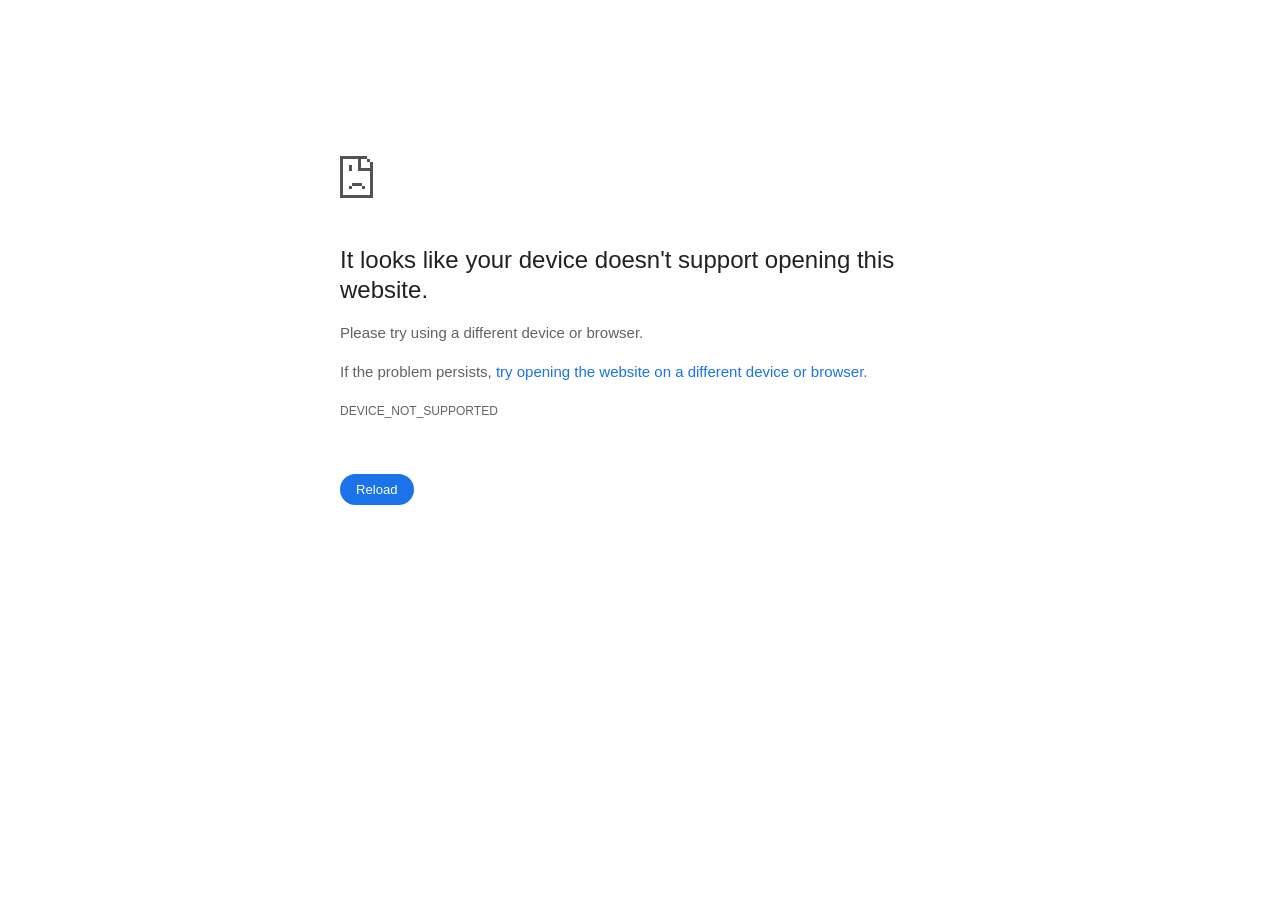
==== commit 42d68d54: "Update fmt.Println output to 'Goodbye World'" ====
--- a/index.html
+++ b/index.html
@@ -1,1447 +1,5181 @@
 <!DOCTYPE html>
 <html dir="ltr" lang="en">
-
-<head>
-  <meta charset="utf-8">
-  <meta name="color-scheme" content="light dark">
-  <meta name="theme-color" content="#fff">
-  <meta name="viewport" content="width=device-width, initial-scale=1.0,
+  <head>
+    <meta charset="utf-8">
+    <meta name="color-scheme" content="light dark">
+    <meta name="theme-color" content="#fff">
+    <meta name="viewport" content="width=device-width, initial-scale=1.0,
                                  maximum-scale=1.0, user-scalable=no">
-  <title>Seiyuu-Voice</title>
-  <style>
-    /* Copyright 2017 The Chromium Authors
+    <title>Seiyuu Voice</title>
+    <style>
+      /* Copyright 2017 The Chromium Authors
  * Use of this source code is governed by a BSD-style license that can be
  * found in the LICENSE file. */
-
-    a {
-      color: var(--link-color);
-    }
-
-    body {
-      --background-color: #fff;
-      --error-code-color: var(--google-gray-700);
-      --google-blue-50: rgb(232, 240, 254);
-      --google-blue-100: rgb(210, 227, 252);
-      --google-blue-300: rgb(138, 180, 248);
-      --google-blue-600: rgb(26, 115, 232);
-      --google-blue-700: rgb(25, 103, 210);
-      --google-gray-100: rgb(241, 243, 244);
-      --google-gray-300: rgb(218, 220, 224);
-      --google-gray-500: rgb(154, 160, 166);
-      --google-gray-50: rgb(248, 249, 250);
-      --google-gray-600: rgb(128, 134, 139);
-      --google-gray-700: rgb(95, 99, 104);
-      --google-gray-800: rgb(60, 64, 67);
-      --google-gray-900: rgb(32, 33, 36);
-      --heading-color: var(--google-gray-900);
-      --link-color: rgb(88, 88, 88);
-      --primary-button-fill-color-active: var(--google-blue-700);
-      --primary-button-fill-color: var(--google-blue-600);
-      --primary-button-text-color: #fff;
-      --quiet-background-color: rgb(247, 247, 247);
-      --secondary-button-border-color: var(--google-gray-500);
-      --secondary-button-fill-color: #fff;
-      --secondary-button-hover-border-color: var(--google-gray-600);
-      --secondary-button-hover-fill-color: var(--google-gray-50);
-      --secondary-button-text-color: var(--google-gray-700);
-      --small-link-color: var(--google-gray-700);
-      --text-color: var(--google-gray-700);
-      background: var(--background-color);
-      color: var(--text-color);
-      word-wrap: break-word;
-    }
-
-    .nav-wrapper .secondary-button {
-      background: var(--secondary-button-fill-color);
-      border: 1px solid var(--secondary-button-border-color);
-      color: var(--secondary-button-text-color);
-      float: none;
-      margin: 0;
-      padding: 8px 16px;
-    }
-
-    .hidden {
-      display: none;
-    }
-
-    html {
-      -webkit-text-size-adjust: 100%;
-      font-size: 125%;
-    }
-
-    .icon {
-      background-repeat: no-repeat;
-      background-size: 100%;
-    }
-
-    @media (prefers-color-scheme: dark) {
+      a {
+        color: var(--link-color);
+      }
+
       body {
-        --background-color: var(--google-gray-900);
-        --error-code-color: var(--google-gray-500);
-        --heading-color: var(--google-gray-500);
-        --link-color: var(--google-blue-300);
-        --primary-button-fill-color-active: rgb(129, 162, 208);
-        --primary-button-fill-color: var(--google-blue-300);
-        --primary-button-text-color: var(--google-gray-900);
-        --quiet-background-color: var(--background-color);
-        --secondary-button-border-color: var(--google-gray-700);
-        --secondary-button-fill-color: var(--google-gray-900);
-        --secondary-button-hover-fill-color: rgb(48, 51, 57);
-        --secondary-button-text-color: var(--google-blue-300);
-        --small-link-color: var(--google-blue-300);
-        --text-color: var(--google-gray-500);
-      }
-    }
-  </style>
-  <style>
-    /* Copyright 2014 The Chromium Authors
+        --background-color: #fff;
+        --error-code-color: var(--google-gray-700);
+        --google-blue-50: rgb(232, 240, 254);
+        --google-blue-100: rgb(210, 227, 252);
+        --google-blue-300: rgb(138, 180, 248);
+        --google-blue-600: rgb(26, 115, 232);
+        --google-blue-700: rgb(25, 103, 210);
+        --google-gray-100: rgb(241, 243, 244);
+        --google-gray-300: rgb(218, 220, 224);
+        --google-gray-500: rgb(154, 160, 166);
+        --google-gray-50: rgb(248, 249, 250);
+        --google-gray-600: rgb(128, 134, 139);
+        --google-gray-700: rgb(95, 99, 104);
+        --google-gray-800: rgb(60, 64, 67);
+        --google-gray-900: rgb(32, 33, 36);
+        --heading-color: var(--google-gray-900);
+        --link-color: rgb(88, 88, 88);
+        --primary-button-fill-color-active: var(--google-blue-700);
+        --primary-button-fill-color: var(--google-blue-600);
+        --primary-button-text-color: #fff;
+        --quiet-background-color: rgb(247, 247, 247);
+        --secondary-button-border-color: var(--google-gray-500);
+        --secondary-button-fill-color: #fff;
+        --secondary-button-hover-border-color: var(--google-gray-600);
+        --secondary-button-hover-fill-color: var(--google-gray-50);
+        --secondary-button-text-color: var(--google-gray-700);
+        --small-link-color: var(--google-gray-700);
+        --text-color: var(--google-gray-700);
+        background: var(--background-color);
+        color: var(--text-color);
+        word-wrap: break-word;
+      }
+
+      .nav-wrapper .secondary-button {
+        background: var(--secondary-button-fill-color);
+        border: 1px solid var(--secondary-button-border-color);
+        color: var(--secondary-button-text-color);
+        float: none;
+        margin: 0;
+        padding: 8px 16px;
+      }
+
+      .hidden {
+        display: none;
+      }
+
+      html {
+        -webkit-text-size-adjust: 100%;
+        font-size: 125%;
+      }
+
+      .icon {
+        background-repeat: no-repeat;
+        background-size: 100%;
+      }
+
+      @media (prefers-color-scheme: dark) {
+        body {
+          --background-color: var(--google-gray-900);
+          --error-code-color: var(--google-gray-500);
+          --heading-color: var(--google-gray-500);
+          --link-color: var(--google-blue-300);
+          --primary-button-fill-color-active: rgb(129, 162, 208);
+          --primary-button-fill-color: var(--google-blue-300);
+          --primary-button-text-color: var(--google-gray-900);
+          --quiet-background-color: var(--background-color);
+          --secondary-button-border-color: var(--google-gray-700);
+          --secondary-button-fill-color: var(--google-gray-900);
+          --secondary-button-hover-fill-color: rgb(48, 51, 57);
+          --secondary-button-text-color: var(--google-blue-300);
+          --small-link-color: var(--google-blue-300);
+          --text-color: var(--google-gray-500);
+        }
+      }
+    </style>
+    <style>
+      /* Copyright 2014 The Chromium Authors
    Use of this source code is governed by a BSD-style license that can be
    found in the LICENSE file. */
-
-    button {
-      border: 0;
-      border-radius: 20px;
-      box-sizing: border-box;
-      color: var(--primary-button-text-color);
-      cursor: pointer;
-      float: right;
-      font-size: .875em;
-      margin: 0;
-      padding: 8px 16px;
-      transition: box-shadow 150ms cubic-bezier(0.4, 0, 0.2, 1);
-      user-select: none;
-    }
-
-    [dir='rtl'] button {
-      float: left;
-    }
-
-    .bad-clock button,
-    .captive-portal button,
-    .https-only button,
-    .insecure-form button,
-    .lookalike-url button,
-    .main-frame-blocked button,
-    .neterror button,
-    .pdf button,
-    .ssl button,
-    .enterprise-block button,
-    .enterprise-warn button,
-    .managed-profile-required button,
-    .safe-browsing-billing button,
-    .supervised-user-verify button,
-    .supervised-user-verify-subframe button {
-      background: var(--primary-button-fill-color);
-    }
-
-    button:active {
-      background: var(--primary-button-fill-color-active);
-      outline: 0;
-    }
-
-    #debugging {
-      display: inline;
-      overflow: auto;
-    }
-
-    .debugging-content {
-      line-height: 1em;
-      margin-bottom: 0;
-      margin-top: 1em;
-    }
-
-    .debugging-content-fixed-width {
-      display: block;
-      font-family: monospace;
-      font-size: 1.2em;
-      margin-top: 0.5em;
-    }
-
-    .debugging-title {
-      font-weight: bold;
-    }
-
-    #details {
-      margin: 0 0 50px;
-    }
-
-    #details p:not(:first-of-type) {
-      margin-top: 20px;
-    }
-
-    .secondary-button:active {
-      border-color: white;
-      box-shadow: 0 1px 2px 0 rgba(60, 64, 67, .3),
-        0 2px 6px 2px rgba(60, 64, 67, .15);
-    }
-
-    .secondary-button:hover {
-      background: var(--secondary-button-hover-fill-color);
-      border-color: var(--secondary-button-hover-border-color);
-      text-decoration: none;
-    }
-
-    .error-code {
-      color: var(--error-code-color);
-      font-size: .8em;
-      margin-top: 12px;
-      text-transform: uppercase;
-    }
-
-    #error-debugging-info {
-      font-size: 0.8em;
-    }
-
-    h1 {
-      color: var(--heading-color);
-      font-size: 1.6em;
-      font-weight: normal;
-      line-height: 1.25em;
-      margin-bottom: 16px;
-    }
-
-    h2 {
-      font-size: 1.2em;
-      font-weight: normal;
-    }
-
-    .icon {
-      height: 72px;
-      margin: 0 0 40px;
-      width: 72px;
-    }
-
-    input[type=checkbox] {
-      opacity: 0;
-    }
-
-    input[type=checkbox]:focus~.checkbox::after {
-      outline: -webkit-focus-ring-color auto 5px;
-    }
-
-    .interstitial-wrapper {
-      box-sizing: border-box;
-      font-size: 1em;
-      line-height: 1.6em;
-      margin: 14vh auto 0;
-      max-width: 600px;
-      width: 100%;
-    }
-
-    #main-message>p {
-      display: inline;
-    }
-
-    #extended-reporting-opt-in {
-      font-size: .875em;
-      margin-top: 32px;
-    }
-
-    #extended-reporting-opt-in label {
-      display: grid;
-      grid-template-columns: 1.8em 1fr;
-      position: relative;
-    }
-
-    #enhanced-protection-message {
-      border-radius: 20px;
-      font-size: 1em;
-      margin-top: 32px;
-      padding: 10px 5px;
-    }
-
-    #enhanced-protection-message a {
-      color: var(--google-red-10);
-    }
-
-    #enhanced-protection-message label {
-      display: grid;
-      grid-template-columns: 2.5em 1fr;
-      position: relative;
-    }
-
-    #enhanced-protection-message div {
-      margin: 0.5em;
-    }
-
-    #enhanced-protection-message .icon {
-      height: 1.5em;
-      vertical-align: middle;
-      width: 1.5em;
-    }
-
-    .nav-wrapper {
-      margin-top: 51px;
-    }
-
-    .nav-wrapper::after {
-      clear: both;
-      content: '';
-      display: table;
-      width: 100%;
-    }
-
-    .small-link {
-      color: var(--small-link-color);
-      font-size: .875em;
-    }
-
-    .checkboxes {
-      flex: 0 0 24px;
-    }
-
-    .checkbox {
-      --padding: .9em;
-      background: transparent;
-      display: block;
-      height: 1em;
-      left: -1em;
-      padding-inline-start: var(--padding);
-      position: absolute;
-      right: 0;
-      top: -.5em;
-      width: 1em;
-    }
-
-    .checkbox::after {
-      border: 1px solid white;
-      border-radius: 2px;
-      content: '';
-      height: 1em;
-      left: var(--padding);
-      position: absolute;
-      top: var(--padding);
-      width: 1em;
-    }
-
-    .checkbox::before {
-      background: transparent;
-      border: 2px solid white;
-      border-inline-end-width: 0;
-      border-top-width: 0;
-      content: '';
-      height: .2em;
-      left: calc(.3em + var(--padding));
-      opacity: 0;
-      position: absolute;
-      top: calc(.3em + var(--padding));
-      transform: rotate(-45deg);
-      width: .5em;
-    }
-
-    input[type=checkbox]:checked~.checkbox::before {
-      opacity: 1;
-    }
-
-    @media (max-width: 700px) {
+      button {
+        border: 0;
+        border-radius: 20px;
+        box-sizing: border-box;
+        color: var(--primary-button-text-color);
+        cursor: pointer;
+        float: right;
+        font-size: .875em;
+        margin: 0;
+        padding: 8px 16px;
+        transition: box-shadow 150ms cubic-bezier(0.4, 0, 0.2, 1);
+        user-select: none;
+      }
+
+      [dir='rtl'] button {
+        float: left;
+      }
+
+      .bad-clock button,
+      .captive-portal button,
+      .https-only button,
+      .insecure-form button,
+      .lookalike-url button,
+      .main-frame-blocked button,
+      .neterror button,
+      .pdf button,
+      .ssl button,
+      .enterprise-block button,
+      .enterprise-warn button,
+      .managed-profile-required button,
+      .safe-browsing-billing button,
+      .supervised-user-verify button,
+      .supervised-user-verify-subframe button {
+        background: var(--primary-button-fill-color);
+      }
+
+      button:active {
+        background: var(--primary-button-fill-color-active);
+        outline: 0;
+      }
+
+      #debugging {
+        display: inline;
+        overflow: auto;
+      }
+
+      .debugging-content {
+        line-height: 1em;
+        margin-bottom: 0;
+        margin-top: 1em;
+      }
+
+      .debugging-content-fixed-width {
+        display: block;
+        font-family: monospace;
+        font-size: 1.2em;
+        margin-top: 0.5em;
+      }
+
+      .debugging-title {
+        font-weight: bold;
+      }
+
+      #details {
+        margin: 0 0 50px;
+      }
+
+      #details p:not(:first-of-type) {
+        margin-top: 20px;
+      }
+
+      .secondary-button:active {
+        border-color: white;
+        box-shadow: 0 1px 2px 0 rgba(60, 64, 67, .3),
+          0 2px 6px 2px rgba(60, 64, 67, .15);
+      }
+
+      .secondary-button:hover {
+        background: var(--secondary-button-hover-fill-color);
+        border-color: var(--secondary-button-hover-border-color);
+        text-decoration: none;
+      }
+
+      .error-code {
+        color: var(--error-code-color);
+        font-size: .8em;
+        margin-top: 12px;
+        text-transform: uppercase;
+      }
+
+      #error-debugging-info {
+        font-size: 0.8em;
+      }
+
+      h1 {
+        color: var(--heading-color);
+        font-size: 1.6em;
+        font-weight: normal;
+        line-height: 1.25em;
+        margin-bottom: 16px;
+      }
+
+      h2 {
+        font-size: 1.2em;
+        font-weight: normal;
+      }
+
+      .icon {
+        height: 72px;
+        margin: 0 0 40px;
+        width: 72px;
+      }
+
+      input[type=checkbox] {
+        opacity: 0;
+      }
+
+      input[type=checkbox]:focus~.checkbox::after {
+        outline: -webkit-focus-ring-color auto 5px;
+      }
+
       .interstitial-wrapper {
-        padding: 0 10%;
-      }
-
-      #error-debugging-info {
-        overflow: auto;
-      }
-    }
-
-    @media (max-width: 420px) {
-
-      button,
-      [dir='rtl'] button,
+        box-sizing: border-box;
+        font-size: 1em;
+        line-height: 1.6em;
+        margin: 14vh auto 0;
+        max-width: 600px;
+        width: 100%;
+      }
+
+      #main-message>p {
+        display: inline;
+      }
+
+      #extended-reporting-opt-in {
+        font-size: .875em;
+        margin-top: 32px;
+      }
+
+      #extended-reporting-opt-in label {
+        display: grid;
+        grid-template-columns: 1.8em 1fr;
+        position: relative;
+      }
+
+      #enhanced-protection-message {
+        border-radius: 20px;
+        font-size: 1em;
+        margin-top: 32px;
+        padding: 10px 5px;
+      }
+
+      #enhanced-protection-message a {
+        color: var(--google-red-10);
+      }
+
+      #enhanced-protection-message label {
+        display: grid;
+        grid-template-columns: 2.5em 1fr;
+        position: relative;
+      }
+
+      #enhanced-protection-message div {
+        margin: 0.5em;
+      }
+
+      #enhanced-protection-message .icon {
+        height: 1.5em;
+        vertical-align: middle;
+        width: 1.5em;
+      }
+
+      .nav-wrapper {
+        margin-top: 51px;
+      }
+
+      .nav-wrapper::after {
+        clear: both;
+        content: '';
+        display: table;
+        width: 100%;
+      }
+
       .small-link {
-        float: none;
-        font-size: .825em;
-        font-weight: 500;
-        margin: 0;
-        width: 100%;
-      }
-
-      button {
-        padding: 16px 24px;
-      }
-
-      #details {
-        margin: 20px 0 20px 0;
-      }
-
-      #details p:not(:first-of-type) {
-        margin-top: 10px;
-      }
-
-      .secondary-button:not(.hidden) {
+        color: var(--small-link-color);
+        font-size: .875em;
+      }
+
+      .checkboxes {
+        flex: 0 0 24px;
+      }
+
+      .checkbox {
+        --padding: .9em;
+        background: transparent;
         display: block;
-        margin-top: 20px;
-        text-align: center;
-        width: 100%;
-      }
-
-      .interstitial-wrapper {
-        padding: 0 5%;
-      }
-
-      #extended-reporting-opt-in {
-        margin-top: 24px;
-      }
-
-      #enhanced-protection-message {
-        margin-top: 24px;
-      }
-
-      .nav-wrapper {
-        margin-top: 30px;
-      }
-    }
-
-    /**
+        height: 1em;
+        left: -1em;
+        padding-inline-start: var(--padding);
+        position: absolute;
+        right: 0;
+        top: -.5em;
+        width: 1em;
+      }
+
+      .checkbox::after {
+        border: 1px solid white;
+        border-radius: 2px;
+        content: '';
+        height: 1em;
+        left: var(--padding);
+        position: absolute;
+        top: var(--padding);
+        width: 1em;
+      }
+
+      .checkbox::before {
+        background: transparent;
+        border: 2px solid white;
+        border-inline-end-width: 0;
+        border-top-width: 0;
+        content: '';
+        height: .2em;
+        left: calc(.3em + var(--padding));
+        opacity: 0;
+        position: absolute;
+        top: calc(.3em + var(--padding));
+        transform: rotate(-45deg);
+        width: .5em;
+      }
+
+      input[type=checkbox]:checked~.checkbox::before {
+        opacity: 1;
+      }
+
+      @media (max-width: 700px) {
+        .interstitial-wrapper {
+          padding: 0 10%;
+        }
+
+        #error-debugging-info {
+          overflow: auto;
+        }
+      }
+
+      @media (max-width: 420px) {
+
+        button,
+        [dir='rtl'] button,
+        .small-link {
+          float: none;
+          font-size: .825em;
+          font-weight: 500;
+          margin: 0;
+          width: 100%;
+        }
+
+        button {
+          padding: 16px 24px;
+        }
+
+        #details {
+          margin: 20px 0 20px 0;
+        }
+
+        #details p:not(:first-of-type) {
+          margin-top: 10px;
+        }
+
+        .secondary-button:not(.hidden) {
+          display: block;
+          margin-top: 20px;
+          text-align: center;
+          width: 100%;
+        }
+
+        .interstitial-wrapper {
+          padding: 0 5%;
+        }
+
+        #extended-reporting-opt-in {
+          margin-top: 24px;
+        }
+
+        #enhanced-protection-message {
+          margin-top: 24px;
+        }
+
+        .nav-wrapper {
+          margin-top: 30px;
+        }
+      }
+
+      /**
  * Mobile specific styling.
  * Navigation buttons are anchored to the bottom of the screen.
  * Details message replaces the top content in its own scrollable area.
  */
-
-    @media (max-width: 420px) {
-      .nav-wrapper .secondary-button {
-        border: 0;
-        margin: 16px 0 0;
+      @media (max-width: 420px) {
+        .nav-wrapper .secondary-button {
+          border: 0;
+          margin: 16px 0 0;
+          margin-inline-end: 0;
+          padding-bottom: 16px;
+          padding-top: 16px;
+        }
+      }
+
+      /* Fixed nav. */
+      @media (min-width: 240px) and (max-width: 420px) and (min-height: 401px),
+      (min-width: 421px) and (min-height: 240px) and (max-height: 560px) {
+        body .nav-wrapper {
+          background: var(--background-color);
+          bottom: 0;
+          box-shadow: 0 -12px 24px var(--background-color);
+          left: 0;
+          margin: 0 auto;
+          max-width: 736px;
+          padding-inline-end: 24px;
+          padding-inline-start: 24px;
+          position: fixed;
+          right: 0;
+          width: 100%;
+          z-index: 2;
+        }
+
+        .interstitial-wrapper {
+          max-width: 736px;
+        }
+
+        #details,
+        #main-content {
+          padding-bottom: 40px;
+        }
+
+        #details {
+          padding-top: 5.5vh;
+        }
+
+        button.small-link {
+          color: var(--google-blue-600);
+        }
+      }
+
+      @media (max-width: 420px) and (orientation: portrait),
+      (max-height: 560px) {
+        body {
+          margin: 0 auto;
+        }
+
+        button,
+        [dir='rtl'] button,
+        button.small-link,
+        .nav-wrapper .secondary-button {
+          font-family: Roboto-Regular, Helvetica;
+          font-size: .933em;
+          margin: 6px 0;
+          transform: translatez(0);
+        }
+
+        .nav-wrapper {
+          box-sizing: border-box;
+          padding-bottom: 8px;
+          width: 100%;
+        }
+
+        #details {
+          box-sizing: border-box;
+          height: auto;
+          margin: 0;
+          opacity: 1;
+          transition: opacity 250ms cubic-bezier(0.4, 0, 0.2, 1);
+        }
+
+        #details.hidden,
+        #main-content.hidden {
+          height: 0;
+          opacity: 0;
+          overflow: hidden;
+          padding-bottom: 0;
+          transition: none;
+        }
+
+        h1 {
+          font-size: 1.5em;
+          margin-bottom: 8px;
+        }
+
+        .icon {
+          margin-bottom: 5.69vh;
+        }
+
+        .interstitial-wrapper {
+          box-sizing: border-box;
+          margin: 7vh auto 12px;
+          padding: 0 24px;
+          position: relative;
+        }
+
+        .interstitial-wrapper p {
+          font-size: .95em;
+          line-height: 1.61em;
+          margin-top: 8px;
+        }
+
+        #main-content {
+          margin: 0;
+          transition: opacity 100ms cubic-bezier(0.4, 0, 0.2, 1);
+        }
+
+        .small-link {
+          border: 0;
+        }
+
+        .suggested-left>#control-buttons,
+        .suggested-right>#control-buttons {
+          float: none;
+          margin: 0;
+        }
+      }
+
+      @media (min-width: 421px) and (min-height: 500px) and (max-height: 560px) {
+        .interstitial-wrapper {
+          margin-top: 10vh;
+        }
+      }
+
+      @media (min-height: 400px) and (orientation: portrait) {
+        .interstitial-wrapper {
+          margin-bottom: 145px;
+        }
+      }
+
+      @media (min-height: 299px) {
+        .nav-wrapper {
+          padding-bottom: 16px;
+        }
+      }
+
+      @media (max-height: 560px) and (min-height: 240px) and (orientation: landscape) {
+        .extended-reporting-has-checkbox #details {
+          padding-bottom: 80px;
+        }
+      }
+
+      @media (min-height: 500px) and (max-height: 650px) and (max-width: 414px) and (orientation: portrait) {
+        .interstitial-wrapper {
+          margin-top: 7vh;
+        }
+      }
+
+      @media (min-height: 650px) and (max-width: 414px) and (orientation: portrait) {
+        .interstitial-wrapper {
+          margin-top: 10vh;
+        }
+      }
+
+      /* Small mobile screens. No fixed nav. */
+      @media (max-height: 400px) and (orientation: portrait),
+      (max-height: 239px) and (orientation: landscape),
+      (max-width: 419px) and (max-height: 399px) {
+        .interstitial-wrapper {
+          display: flex;
+          flex-direction: column;
+          margin-bottom: 0;
+        }
+
+        #details {
+          flex: 1 1 auto;
+          order: 0;
+        }
+
+        #main-content {
+          flex: 1 1 auto;
+          order: 0;
+        }
+
+        .nav-wrapper {
+          flex: 0 1 auto;
+          margin-top: 8px;
+          order: 1;
+          padding-inline-end: 0;
+          padding-inline-start: 0;
+          position: relative;
+          width: 100%;
+        }
+
+        button,
+        .nav-wrapper .secondary-button {
+          padding: 16px 24px;
+        }
+
+        button.small-link {
+          color: var(--google-blue-600);
+        }
+      }
+
+      @media (max-width: 239px) and (orientation: portrait) {
+        .nav-wrapper {
+          padding-inline-end: 0;
+          padding-inline-start: 0;
+        }
+      }
+    </style>
+    <style>
+      /* Copyright 2013 The Chromium Authors
+ * Use of this source code is governed by a BSD-style license that can be
+ * found in the LICENSE file. */
+      /* Don't use the main frame div when the error is in a subframe. */
+      html[subframe] #main-frame-error {
+        display: none;
+      }
+
+      /* Don't use the subframe error div when the error is in a main frame. */
+      html:not([subframe]) #sub-frame-error {
+        display: none;
+      }
+
+      h1 {
+        margin-top: 0;
+        word-wrap: break-word;
+      }
+
+      h1 span {
+        font-weight: 500;
+      }
+
+      a {
+        text-decoration: none;
+      }
+
+      .icon {
+        -webkit-user-select: none;
+        display: inline-block;
+      }
+
+      .icon-generic {
+        /* Can't access chrome://theme/IDR_ERROR_NETWORK_GENERIC from an untrusted
+   * renderer process, so embed the resource manually. */
+        content: image-set(url([data-uri]) 1x,
+            url([data-uri]) 2x);
+      }
+
+      .icon-info {
+        content: image-set(url([data-uri]) 1x,
+            url([data-uri]) 2x);
+      }
+
+      .icon-offline {
+        content: image-set(url([data-uri]) 1x,
+            url([data-uri]) 2x);
+        position: relative;
+      }
+
+      .icon-disabled {
+        content: image-set(url([data-uri]) 1x,
+            url([data-uri]) 2x);
+        width: 112px;
+      }
+
+      .hidden {
+        display: none;
+      }
+
+      #suggestions-list a {
+        color: var(--google-blue-600);
+      }
+
+      #suggestions-list p {
+        margin-block-end: 0;
+      }
+
+      #suggestions-list ul {
+        margin-top: 0;
+      }
+
+      .single-suggestion {
+        list-style-type: none;
+        padding-inline-start: 0;
+      }
+
+      .link-button {
+        color: rgb(66, 133, 244);
+        display: inline-block;
+        font-weight: bold;
+        text-transform: uppercase;
+      }
+
+      #sub-frame-error-details {
+        color: #8F8F8F;
+        /* Not done on mobile for performance reasons. */
+        text-shadow: 0 1px 0 rgba(255, 255, 255, 0.3);
+      }
+
+      .secondary-button {
+        background: #d9d9d9;
+        color: #696969;
+        margin-inline-end: 16px;
+      }
+
+      .snackbar {
+        background: #323232;
+        border-radius: 2px;
+        bottom: 24px;
+        box-sizing: border-box;
+        color: #fff;
+        font-size: .87em;
+        left: 24px;
+        max-width: 568px;
+        min-width: 288px;
+        opacity: 0;
+        padding: 16px 24px 12px;
+        position: fixed;
+        transform: translateY(90px);
+        will-change: opacity, transform;
+        z-index: 999;
+      }
+
+      .snackbar-show {
+        -webkit-animation:
+          show-snackbar 250ms cubic-bezier(0, 0, 0.2, 1) forwards,
+          hide-snackbar 250ms cubic-bezier(0.4, 0, 1, 1) forwards 5s;
+      }
+
+      @-webkit-keyframes show-snackbar {
+        100% {
+          opacity: 1;
+          transform: translateY(0);
+        }
+      }
+
+      @-webkit-keyframes hide-snackbar {
+        0% {
+          opacity: 1;
+          transform: translateY(0);
+        }
+
+        100% {
+          opacity: 0;
+          transform: translateY(90px);
+        }
+      }
+
+      .suggestions {
+        margin-top: 18px;
+      }
+
+      .suggestion-header {
+        font-weight: bold;
+        margin-bottom: 4px;
+      }
+
+      .suggestion-body {
+        color: #777;
+      }
+
+      /* Decrease padding at low sizes. */
+      @media (max-width: 640px),
+      (max-height: 640px) {
+        h1 {
+          margin: 0 0 15px;
+        }
+
+        .suggestions {
+          margin-top: 10px;
+        }
+
+        .suggestion-header {
+          margin-bottom: 0;
+        }
+      }
+
+      #cancel-save-page-button {
+        background-image: url([data-uri]);
+        background-position: right 27px center;
+        background-repeat: no-repeat;
+        border: 1px solid var(--google-gray-300);
+        border-radius: 5px;
+        color: var(--google-gray-700);
+        margin-bottom: 26px;
+        padding-bottom: 16px;
+        padding-inline-end: 88px;
+        padding-inline-start: 16px;
+        padding-top: 16px;
+        text-align: start;
+      }
+
+      html[dir='rtl'] #cancel-save-page-button {
+        background-position: left 27px center;
+      }
+
+      #save-page-for-later-button {
+        display: flex;
+        justify-content: start;
+      }
+
+      #save-page-for-later-button a::before {
+        content: url([data-uri]);
+        display: inline-block;
+        margin-inline-end: 4px;
+        vertical-align: -webkit-baseline-middle;
+      }
+
+      .hidden#save-page-for-later-button {
+        display: none;
+      }
+
+      /* Don't allow overflow when in a subframe. */
+      html[subframe] body {
+        overflow: hidden;
+      }
+
+      #sub-frame-error {
+        -webkit-align-items: center;
+        -webkit-flex-flow: column;
+        -webkit-justify-content: center;
+        background-color: #DDD;
+        display: -webkit-flex;
+        height: 100%;
+        left: 0;
+        position: absolute;
+        text-align: center;
+        top: 0;
+        transition: background-color 200ms ease-in-out;
+        width: 100%;
+      }
+
+      #sub-frame-error:hover {
+        background-color: #EEE;
+      }
+
+      #sub-frame-error .icon-generic {
+        margin: 0 0 16px;
+      }
+
+      #sub-frame-error-details {
+        margin: 0 10px;
+        text-align: center;
+        opacity: 0;
+      }
+
+      /* Show details only when hovering. */
+      #sub-frame-error:hover #sub-frame-error-details {
+        opacity: 1;
+      }
+
+      /* If the iframe is too small, always hide the error code. */
+      /* TODO(mmenke): See if overflow: no-display works better, once supported. */
+      @media (max-width: 200px),
+      (max-height: 95px) {
+        #sub-frame-error-details {
+          display: none;
+        }
+      }
+
+      /* Adjust icon for small embedded frames in apps. */
+      @media (max-height: 100px) {
+        #sub-frame-error .icon-generic {
+          height: auto;
+          margin: 0;
+          padding-top: 0;
+          width: 25px;
+        }
+      }
+
+      /* details-button is special; it's a 
+							<button> element that looks like a link. */
+      #details-button {
+        box-shadow: none;
+        min-width: 0;
+      }
+
+      /* Styles for platform dependent separation of controls and details button. */
+      .suggested-left>#control-buttons,
+      .suggested-right>#details-button {
+        float: left;
+      }
+
+      .suggested-right>#control-buttons,
+      .suggested-left>#details-button {
+        float: right;
+      }
+
+      .suggested-left .secondary-button {
         margin-inline-end: 0;
-        padding-bottom: 16px;
-        padding-top: 16px;
-      }
-    }
-
-    /* Fixed nav. */
-    @media (min-width: 240px) and (max-width: 420px) and (min-height: 401px),
-    (min-width: 421px) and (min-height: 240px) and (max-height: 560px) {
-      body .nav-wrapper {
-        background: var(--background-color);
+        margin-inline-start: 16px;
+      }
+
+      #details-button.singular {
+        float: none;
+      }
+
+      /* download-button shows both icon and text. */
+      #download-button {
+        padding-bottom: 4px;
+        padding-top: 4px;
+        position: relative;
+      }
+
+      #download-button::before {
+        background: image-set(url([data-uri]) 1x,
+            url([data-uri]) 2x) no-repeat;
+        content: '';
+        display: inline-block;
+        height: 24px;
+        margin-inline-end: 4px;
+        margin-inline-start: -4px;
+        vertical-align: middle;
+        width: 24px;
+      }
+
+      #download-button:disabled {
+        background: rgb(180, 206, 249);
+        color: rgb(255, 255, 255);
+      }
+
+      #buttons::after {
+        clear: both;
+        content: '';
+        display: block;
+        width: 100%;
+      }
+
+      /* Offline page */
+      html[dir='rtl'] .runner-container,
+      html[dir='rtl'].offline .icon-offline {
+        transform: scaleX(-1);
+      }
+
+      .offline {
+        transition: filter 1.5s cubic-bezier(0.65, 0.05, 0.36, 1),
+          background-color 1.5s cubic-bezier(0.65, 0.05, 0.36, 1);
+        will-change: filter, background-color;
+      }
+
+      .offline body {
+        transition: background-color 1.5s cubic-bezier(0.65, 0.05, 0.36, 1);
+      }
+
+      .offline #main-message>p {
+        display: none;
+      }
+
+      .offline.inverted {
+        background-color: #fff;
+        filter: invert(1);
+      }
+
+      .offline.inverted body {
+        background-color: #fff;
+      }
+
+      .offline .interstitial-wrapper {
+        color: var(--text-color);
+        font-size: 1em;
+        line-height: 1.55;
+        margin: 0 auto;
+        max-width: 600px;
+        padding-top: 100px;
+        position: relative;
+        width: 100%;
+      }
+
+      .offline .runner-container {
+        direction: ltr;
+        height: 150px;
+        max-width: 600px;
+        overflow: hidden;
+        position: absolute;
+        top: 35px;
+        width: 44px;
+      }
+
+      .offline .runner-container:focus {
+        outline: none;
+      }
+
+      .offline .runner-container:focus-visible {
+        outline: 3px solid var(--google-blue-300);
+      }
+
+      .offline .runner-canvas {
+        height: 150px;
+        max-width: 600px;
+        opacity: 1;
+        overflow: hidden;
+        position: absolute;
+        top: 0;
+        z-index: 10;
+      }
+
+      .offline .controller {
+        height: 100vh;
+        left: 0;
+        position: absolute;
+        top: 0;
+        width: 100vw;
+        z-index: 9;
+      }
+
+      #offline-resources {
+        display: none;
+      }
+
+      #offline-instruction {
+        image-rendering: pixelated;
+        left: 0;
+        margin: auto;
+        position: absolute;
+        right: 0;
+        top: 60px;
+        width: fit-content;
+      }
+
+      .offline-runner-live-region {
         bottom: 0;
-        box-shadow: 0 -12px 24px var(--background-color);
+        clip-path: polygon(0 0, 0 0, 0 0);
+        color: var(--background-color);
+        display: block;
+        font-size: xx-small;
+        overflow: hidden;
+        position: absolute;
+        text-align: center;
+        transition: color 1.5s cubic-bezier(0.65, 0.05, 0.36, 1);
+        user-select: none;
+      }
+
+      /* Custom toggle */
+      .slow-speed-option {
+        align-items: center;
+        background: var(--google-gray-50);
+        border-radius: 24px/50%;
+        bottom: 0;
+        color: var(--error-code-color);
+        display: inline-flex;
+        font-size: 1em;
         left: 0;
-        margin: 0 auto;
-        max-width: 736px;
-        padding-inline-end: 24px;
-        padding-inline-start: 24px;
-        position: fixed;
+        line-height: 1.1em;
+        margin: 5px auto;
+        padding: 2px 12px 3px 20px;
+        position: absolute;
         right: 0;
-        width: 100%;
-        z-index: 2;
-      }
-
-      .interstitial-wrapper {
-        max-width: 736px;
-      }
-
-      #details,
-      #main-content {
-        padding-bottom: 40px;
-      }
-
-      #details {
-        padding-top: 5.5vh;
-      }
-
-      button.small-link {
-        color: var(--google-blue-600);
-      }
-    }
-
-    @media (max-width: 420px) and (orientation: portrait),
-    (max-height: 560px) {
-      body {
-        margin: 0 auto;
-      }
-
-      button,
-      [dir='rtl'] button,
-      button.small-link,
-      .nav-wrapper .secondary-button {
-        font-family: Roboto-Regular, Helvetica;
-        font-size: .933em;
-        margin: 6px 0;
-        transform: translatez(0);
-      }
-
-      .nav-wrapper {
-        box-sizing: border-box;
-        padding-bottom: 8px;
-        width: 100%;
-      }
-
-      #details {
-        box-sizing: border-box;
-        height: auto;
-        margin: 0;
-        opacity: 1;
-        transition: opacity 250ms cubic-bezier(0.4, 0, 0.2, 1);
-      }
-
-      #details.hidden,
-      #main-content.hidden {
-        height: 0;
+        width: max-content;
+        z-index: 999;
+      }
+
+      .slow-speed-option.hidden {
+        display: none;
+      }
+
+      .slow-speed-option [type=checkbox] {
+        opacity: 0;
+        pointer-events: none;
+        position: absolute;
+      }
+
+      .slow-speed-option .slow-speed-toggle {
+        cursor: pointer;
+        margin-inline-start: 8px;
+        padding: 8px 4px;
+        position: relative;
+      }
+
+      .slow-speed-option [type=checkbox]:disabled~.slow-speed-toggle {
+        cursor: default;
+      }
+
+      .slow-speed-option-label [type=checkbox] {
+        opacity: 0;
+        pointer-events: none;
+        position: absolute;
+      }
+
+      .slow-speed-option .slow-speed-toggle::before,
+      .slow-speed-option .slow-speed-toggle::after {
+        content: '';
+        display: block;
+        margin: 0 3px;
+        transition: all 100ms cubic-bezier(0.4, 0, 1, 1);
+      }
+
+      .slow-speed-option .slow-speed-toggle::before {
+        background: rgb(189, 193, 198);
+        border-radius: 0.65em;
+        height: 0.9em;
+        width: 2em;
+      }
+
+      .slow-speed-option .slow-speed-toggle::after {
+        background: #fff;
+        border-radius: 50%;
+        box-shadow: 0 1px 3px 0 rgb(0 0 0 / 40%);
+        height: 1.2em;
+        position: absolute;
+        top: 51%;
+        transform: translate(-20%, -50%);
+        width: 1.1em;
+      }
+
+      .slow-speed-option [type=checkbox]:focus+.slow-speed-toggle {
+        box-shadow: 0 0 8px rgb(94, 158, 214);
+        outline: 1px solid rgb(93, 157, 213);
+      }
+
+      .slow-speed-option [type=checkbox]:checked+.slow-speed-toggle::before {
+        background: var(--google-blue-600);
+        opacity: 0.5;
+      }
+
+      .slow-speed-option [type=checkbox]:checked+.slow-speed-toggle::after {
+        background: var(--google-blue-600);
+        transform: translate(calc(2em - 90%), -50%);
+      }
+
+      .slow-speed-option [type=checkbox]:checked:disabled+.slow-speed-toggle::before {
+        background: rgb(189, 193, 198);
+      }
+
+      .slow-speed-option [type=checkbox]:checked:disabled+.slow-speed-toggle::after {
+        background: var(--google-gray-50);
+      }
+
+      @media (max-width: 420px) {
+        #download-button {
+          padding-bottom: 12px;
+          padding-top: 12px;
+        }
+
+        .suggested-left>#control-buttons,
+        .suggested-right>#control-buttons {
+          float: none;
+        }
+
+        .snackbar {
+          border-radius: 0;
+          bottom: 0;
+          left: 0;
+          width: 100%;
+        }
+      }
+
+      @media (max-height: 350px) {
+        h1 {
+          margin: 0 0 15px;
+        }
+
+        .icon-offline {
+          margin: 0 0 10px;
+        }
+
+        .interstitial-wrapper {
+          margin-top: 5%;
+        }
+
+        .nav-wrapper {
+          margin-top: 30px;
+        }
+      }
+
+      @media (min-width: 420px) and (max-width: 736px) and (min-height: 240px) and (max-height: 420px) and (orientation:landscape) {
+        .interstitial-wrapper {
+          margin-bottom: 100px;
+        }
+      }
+
+      @media (max-width: 360px) and (max-height: 480px) {
+        .offline .interstitial-wrapper {
+          padding-top: 60px;
+        }
+
+        .offline .runner-container {
+          top: 8px;
+        }
+      }
+
+      @media (min-height: 240px) and (orientation: landscape) {
+        .offline .interstitial-wrapper {
+          margin-bottom: 90px;
+        }
+
+        .icon-offline {
+          margin-bottom: 20px;
+        }
+      }
+
+      @media (max-height: 320px) and (orientation: landscape) {
+        .icon-offline {
+          margin-bottom: 0;
+        }
+
+        .offline .runner-container {
+          top: 10px;
+        }
+      }
+
+      @media (max-width: 240px) {
+        button {
+          padding-inline-end: 12px;
+          padding-inline-start: 12px;
+        }
+
+        .interstitial-wrapper {
+          overflow: inherit;
+          padding: 0 8px;
+        }
+      }
+
+      @media (max-width: 120px) {
+        button {
+          width: auto;
+        }
+      }
+
+      .arcade-mode,
+      .arcade-mode .runner-container,
+      .arcade-mode .runner-canvas {
+        image-rendering: pixelated;
+        max-width: 100%;
+        overflow: hidden;
+      }
+
+      .arcade-mode #buttons,
+      .arcade-mode #main-content {
         opacity: 0;
         overflow: hidden;
-        padding-bottom: 0;
-        transition: none;
-      }
-
-      h1 {
-        font-size: 1.5em;
-        margin-bottom: 8px;
-      }
-
-      .icon {
-        margin-bottom: 5.69vh;
-      }
-
-      .interstitial-wrapper {
-        box-sizing: border-box;
-        margin: 7vh auto 12px;
-        padding: 0 24px;
-        position: relative;
-      }
-
-      .interstitial-wrapper p {
-        font-size: .95em;
-        line-height: 1.61em;
-        margin-top: 8px;
-      }
-
-      #main-content {
-        margin: 0;
-        transition: opacity 100ms cubic-bezier(0.4, 0, 0.2, 1);
-      }
-
-      .small-link {
-        border: 0;
-      }
-
-      .suggested-left>#control-buttons,
-      .suggested-right>#control-buttons {
-        float: none;
-        margin: 0;
-      }
-    }
-
-    @media (min-width: 421px) and (min-height: 500px) and (max-height: 560px) {
-      .interstitial-wrapper {
-        margin-top: 10vh;
-      }
-    }
-
-    @media (min-height: 400px) and (orientation: portrait) {
-      .interstitial-wrapper {
-        margin-bottom: 145px;
-      }
-    }
-
-    @media (min-height: 299px) {
-      .nav-wrapper {
-        padding-bottom: 16px;
-      }
-    }
-
-    @media (max-height: 560px) and (min-height: 240px) and (orientation: landscape) {
-      .extended-reporting-has-checkbox #details {
-        padding-bottom: 80px;
-      }
-    }
-
-    @media (min-height: 500px) and (max-height: 650px) and (max-width: 414px) and (orientation: portrait) {
-      .interstitial-wrapper {
-        margin-top: 7vh;
-      }
-    }
-
-    @media (min-height: 650px) and (max-width: 414px) and (orientation: portrait) {
-      .interstitial-wrapper {
-        margin-top: 10vh;
-      }
-    }
-
-    /* Small mobile screens. No fixed nav. */
-    @media (max-height: 400px) and (orientation: portrait),
-    (max-height: 239px) and (orientation: landscape),
-    (max-width: 419px) and (max-height: 399px) {
-      .interstitial-wrapper {
-        display: flex;
-        flex-direction: column;
-        margin-bottom: 0;
-      }
-
-      #details {
-        flex: 1 1 auto;
-        order: 0;
-      }
-
-      #main-content {
-        flex: 1 1 auto;
-        order: 0;
-      }
-
-      .nav-wrapper {
-        flex: 0 1 auto;
-        margin-top: 8px;
-        order: 1;
-        padding-inline-end: 0;
-        padding-inline-start: 0;
-        position: relative;
-        width: 100%;
-      }
-
-      button,
-      .nav-wrapper .secondary-button {
-        padding: 16px 24px;
-      }
-
-      button.small-link {
-        color: var(--google-blue-600);
-      }
-    }
-
-    @media (max-width: 239px) and (orientation: portrait) {
-      .nav-wrapper {
-        padding-inline-end: 0;
-        padding-inline-start: 0;
-      }
-    }
-  </style>
-  <style>
-    /* Copyright 2013 The Chromium Authors
- * Use of this source code is governed by a BSD-style license that can be
- * found in the LICENSE file. */
-
-    /* Don't use the main frame div when the error is in a subframe. */
-    html[subframe] #main-frame-error {
-      display: none;
-    }
-
-    /* Don't use the subframe error div when the error is in a main frame. */
-    html:not([subframe]) #sub-frame-error {
-      display: none;
-    }
-
-    h1 {
-      margin-top: 0;
-      word-wrap: break-word;
-    }
-
-    h1 span {
-      font-weight: 500;
-    }
-
-    a {
-      text-decoration: none;
-    }
-
-    .icon {
-      -webkit-user-select: none;
-      display: inline-block;
-    }
-
-    .icon-generic {
-      /* Can't access chrome://theme/IDR_ERROR_NETWORK_GENERIC from an untrusted
-   * renderer process, so embed the resource manually. */
-      content: image-set(url([data-uri]) 1x,
-          url([data-uri]) 2x);
-    }
-
-    .icon-info {
-      content: image-set(url([data-uri]) 1x,
-          url([data-uri]) 2x);
-    }
-
-    .icon-offline {
-      content: image-set(url([data-uri]) 1x,
-          url([data-uri]) 2x);
-      position: relative;
-    }
-
-    .icon-disabled {
-      content: image-set(url([data-uri]) 1x,
-          url([data-uri]) 2x);
-      width: 112px;
-    }
-
-    .hidden {
-      display: none;
-    }
-
-    #suggestions-list a {
-      color: var(--google-blue-600);
-    }
-
-    #suggestions-list p {
-      margin-block-end: 0;
-    }
-
-    #suggestions-list ul {
-      margin-top: 0;
-    }
-
-    .single-suggestion {
-      list-style-type: none;
-      padding-inline-start: 0;
-    }
-
-    .link-button {
-      color: rgb(66, 133, 244);
-      display: inline-block;
-      font-weight: bold;
-      text-transform: uppercase;
-    }
-
-    #sub-frame-error-details {
-
-      color: #8F8F8F;
-
-      /* Not done on mobile for performance reasons. */
-      text-shadow: 0 1px 0 rgba(255, 255, 255, 0.3);
-
-    }
-
-    .secondary-button {
-      background: #d9d9d9;
-      color: #696969;
-      margin-inline-end: 16px;
-    }
-
-    .snackbar {
-      background: #323232;
-      border-radius: 2px;
-      bottom: 24px;
-      box-sizing: border-box;
-      color: #fff;
-      font-size: .87em;
-      left: 24px;
-      max-width: 568px;
-      min-width: 288px;
-      opacity: 0;
-      padding: 16px 24px 12px;
-      position: fixed;
-      transform: translateY(90px);
-      will-change: opacity, transform;
-      z-index: 999;
-    }
-
-    .snackbar-show {
-      -webkit-animation:
-        show-snackbar 250ms cubic-bezier(0, 0, 0.2, 1) forwards,
-        hide-snackbar 250ms cubic-bezier(0.4, 0, 1, 1) forwards 5s;
-    }
-
-    @-webkit-keyframes show-snackbar {
-      100% {
-        opacity: 1;
-        transform: translateY(0);
-      }
-    }
-
-    @-webkit-keyframes hide-snackbar {
-      0% {
-        opacity: 1;
-        transform: translateY(0);
-      }
-
-      100% {
-        opacity: 0;
-        transform: translateY(90px);
-      }
-    }
-
-    .suggestions {
-      margin-top: 18px;
-    }
-
-    .suggestion-header {
-      font-weight: bold;
-      margin-bottom: 4px;
-    }
-
-    .suggestion-body {
-      color: #777;
-    }
-
-    /* Decrease padding at low sizes. */
-    @media (max-width: 640px),
-    (max-height: 640px) {
-      h1 {
-        margin: 0 0 15px;
-      }
-
-      .suggestions {
-        margin-top: 10px;
-      }
-
-      .suggestion-header {
-        margin-bottom: 0;
-      }
-    }
-
-    #cancel-save-page-button {
-      background-image: url([data-uri]);
-      background-position: right 27px center;
-      background-repeat: no-repeat;
-      border: 1px solid var(--google-gray-300);
-      border-radius: 5px;
-      color: var(--google-gray-700);
-      margin-bottom: 26px;
-      padding-bottom: 16px;
-      padding-inline-end: 88px;
-      padding-inline-start: 16px;
-      padding-top: 16px;
-      text-align: start;
-    }
-
-    html[dir='rtl'] #cancel-save-page-button {
-      background-position: left 27px center;
-    }
-
-    #save-page-for-later-button {
-      display: flex;
-      justify-content: start;
-    }
-
-    #save-page-for-later-button a::before {
-      content: url([data-uri]);
-      display: inline-block;
-      margin-inline-end: 4px;
-      vertical-align: -webkit-baseline-middle;
-    }
-
-    .hidden#save-page-for-later-button {
-      display: none;
-    }
-
-    /* Don't allow overflow when in a subframe. */
-    html[subframe] body {
-      overflow: hidden;
-    }
-
-    #sub-frame-error {
-      -webkit-align-items: center;
-      -webkit-flex-flow: column;
-      -webkit-justify-content: center;
-      background-color: #DDD;
-      display: -webkit-flex;
-      height: 100%;
-      left: 0;
-      position: absolute;
-      text-align: center;
-      top: 0;
-      transition: background-color 200ms ease-in-out;
-      width: 100%;
-    }
-
-    #sub-frame-error:hover {
-      background-color: #EEE;
-    }
-
-    #sub-frame-error .icon-generic {
-      margin: 0 0 16px;
-    }
-
-    #sub-frame-error-details {
-      margin: 0 10px;
-      text-align: center;
-      opacity: 0;
-    }
-
-    /* Show details only when hovering. */
-    #sub-frame-error:hover #sub-frame-error-details {
-      opacity: 1;
-    }
-
-    /* If the iframe is too small, always hide the error code. */
-    /* TODO(mmenke): See if overflow: no-display works better, once supported. */
-    @media (max-width: 200px),
-    (max-height: 95px) {
-      #sub-frame-error-details {
+      }
+
+      .arcade-mode .interstitial-wrapper {
+        height: 100vh;
+        max-width: 100%;
+        overflow: hidden;
+      }
+
+      .arcade-mode .runner-container {
+        left: 0;
+        margin: auto;
+        right: 0;
+        transform-origin: top center;
+        transition: transform 250ms cubic-bezier(0.4, 0, 1, 1) 400ms;
+        z-index: 2;
+      }
+
+      @media (prefers-color-scheme: dark) {
+        .icon {
+          filter: invert(1);
+        }
+
+        .offline .runner-canvas {
+          filter: invert(1);
+        }
+
+        .offline.inverted {
+          background-color: var(--background-color);
+          filter: invert(0);
+        }
+
+        .offline.inverted body {
+          background-color: #fff;
+        }
+
+        .offline.inverted .offline-runner-live-region {
+          color: #fff;
+        }
+
+        #suggestions-list a {
+          color: var(--link-color);
+        }
+
+        .slow-speed-option {
+          background: var(--google-gray-800);
+          color: var(--google-gray-100);
+        }
+
+        .slow-speed-option .slow-speed-toggle::before,
+        .slow-speed-option [type=checkbox]:checked:disabled+.slow-speed-toggle::before {
+          background: rgb(189, 193, 198);
+        }
+
+        .slow-speed-option [type=checkbox]:checked+.slow-speed-toggle::after,
+        .slow-speed-option [type=checkbox]:checked+.slow-speed-toggle::before {
+          background: var(--google-blue-300);
+        }
+      }
+
+      #main-frame-error:not(.showing-details) #details {
         display: none;
       }
-    }
-
-    /* Adjust icon for small embedded frames in apps. */
-    @media (max-height: 100px) {
-      #sub-frame-error .icon-generic {
-        height: auto;
-        margin: 0;
-        padding-top: 0;
-        width: 25px;
-      }
-    }
-
-    /* details-button is special; it's a <button> element that looks like a link. */
-    #details-button {
-      box-shadow: none;
-      min-width: 0;
-    }
-
-    /* Styles for platform dependent separation of controls and details button. */
-    .suggested-left>#control-buttons,
-    .suggested-right>#details-button {
-      float: left;
-    }
-
-    .suggested-right>#control-buttons,
-    .suggested-left>#details-button {
-      float: right;
-    }
-
-    .suggested-left .secondary-button {
-      margin-inline-end: 0;
-      margin-inline-start: 16px;
-    }
-
-    #details-button.singular {
-      float: none;
-    }
-
-    /* download-button shows both icon and text. */
-    #download-button {
-      padding-bottom: 4px;
-      padding-top: 4px;
-      position: relative;
-    }
-
-    #download-button::before {
-      background: image-set(url([data-uri]) 1x,
-          url([data-uri]) 2x) no-repeat;
-      content: '';
-      display: inline-block;
-      height: 24px;
-      margin-inline-end: 4px;
-      margin-inline-start: -4px;
-      vertical-align: middle;
-      width: 24px;
-    }
-
-    #download-button:disabled {
-      background: rgb(180, 206, 249);
-      color: rgb(255, 255, 255);
-    }
-
-    #buttons::after {
-      clear: both;
-      content: '';
-      display: block;
-      width: 100%;
-    }
-
-    /* Offline page */
-    html[dir='rtl'] .runner-container,
-    html[dir='rtl'].offline .icon-offline {
-      transform: scaleX(-1);
-    }
-
-    .offline {
-      transition: filter 1.5s cubic-bezier(0.65, 0.05, 0.36, 1),
-        background-color 1.5s cubic-bezier(0.65, 0.05, 0.36, 1);
-
-      will-change: filter, background-color;
-
-    }
-
-    .offline body {
-      transition: background-color 1.5s cubic-bezier(0.65, 0.05, 0.36, 1);
-    }
-
-    .offline #main-message>p {
-      display: none;
-    }
-
-    .offline.inverted {
-      background-color: #fff;
-      filter: invert(1);
-    }
-
-    .offline.inverted body {
-      background-color: #fff;
-    }
-
-    .offline .interstitial-wrapper {
-      color: var(--text-color);
-      font-size: 1em;
-      line-height: 1.55;
-      margin: 0 auto;
-      max-width: 600px;
-      padding-top: 100px;
-      position: relative;
-      width: 100%;
-    }
-
-    .offline .runner-container {
-      direction: ltr;
-      height: 150px;
-      max-width: 600px;
-      overflow: hidden;
-      position: absolute;
-      top: 35px;
-      width: 44px;
-    }
-
-    .offline .runner-container:focus {
-      outline: none;
-    }
-
-    .offline .runner-container:focus-visible {
-      outline: 3px solid var(--google-blue-300);
-    }
-
-    .offline .runner-canvas {
-      height: 150px;
-      max-width: 600px;
-      opacity: 1;
-      overflow: hidden;
-      position: absolute;
-      top: 0;
-      z-index: 10;
-    }
-
-    .offline .controller {
-      height: 100vh;
-      left: 0;
-      position: absolute;
-      top: 0;
-      width: 100vw;
-      z-index: 9;
-    }
-
-    #offline-resources {
-      display: none;
-    }
-
-    #offline-instruction {
-      image-rendering: pixelated;
-      left: 0;
-      margin: auto;
-      position: absolute;
-      right: 0;
-      top: 60px;
-      width: fit-content;
-    }
-
-    .offline-runner-live-region {
-      bottom: 0;
-      clip-path: polygon(0 0, 0 0, 0 0);
-      color: var(--background-color);
-      display: block;
-      font-size: xx-small;
-      overflow: hidden;
-      position: absolute;
-      text-align: center;
-      transition: color 1.5s cubic-bezier(0.65, 0.05, 0.36, 1);
-      user-select: none;
-    }
-
-    /* Custom toggle */
-    .slow-speed-option {
-      align-items: center;
-      background: var(--google-gray-50);
-      border-radius: 24px/50%;
-      bottom: 0;
-      color: var(--error-code-color);
-      display: inline-flex;
-      font-size: 1em;
-      left: 0;
-      line-height: 1.1em;
-      margin: 5px auto;
-      padding: 2px 12px 3px 20px;
-      position: absolute;
-      right: 0;
-      width: max-content;
-      z-index: 999;
-    }
-
-    .slow-speed-option.hidden {
-      display: none;
-    }
-
-    .slow-speed-option [type=checkbox] {
-      opacity: 0;
-      pointer-events: none;
-      position: absolute;
-    }
-
-    .slow-speed-option .slow-speed-toggle {
-      cursor: pointer;
-      margin-inline-start: 8px;
-      padding: 8px 4px;
-      position: relative;
-    }
-
-    .slow-speed-option [type=checkbox]:disabled~.slow-speed-toggle {
-      cursor: default;
-    }
-
-    .slow-speed-option-label [type=checkbox] {
-      opacity: 0;
-      pointer-events: none;
-      position: absolute;
-    }
-
-    .slow-speed-option .slow-speed-toggle::before,
-    .slow-speed-option .slow-speed-toggle::after {
-      content: '';
-      display: block;
-      margin: 0 3px;
-      transition: all 100ms cubic-bezier(0.4, 0, 1, 1);
-    }
-
-    .slow-speed-option .slow-speed-toggle::before {
-      background: rgb(189, 193, 198);
-      border-radius: 0.65em;
-      height: 0.9em;
-      width: 2em;
-    }
-
-    .slow-speed-option .slow-speed-toggle::after {
-      background: #fff;
-      border-radius: 50%;
-      box-shadow: 0 1px 3px 0 rgb(0 0 0 / 40%);
-      height: 1.2em;
-      position: absolute;
-      top: 51%;
-      transform: translate(-20%, -50%);
-      width: 1.1em;
-    }
-
-    .slow-speed-option [type=checkbox]:focus+.slow-speed-toggle {
-      box-shadow: 0 0 8px rgb(94, 158, 214);
-      outline: 1px solid rgb(93, 157, 213);
-    }
-
-    .slow-speed-option [type=checkbox]:checked+.slow-speed-toggle::before {
-      background: var(--google-blue-600);
-      opacity: 0.5;
-    }
-
-    .slow-speed-option [type=checkbox]:checked+.slow-speed-toggle::after {
-      background: var(--google-blue-600);
-      transform: translate(calc(2em - 90%), -50%);
-    }
-
-    .slow-speed-option [type=checkbox]:checked:disabled+.slow-speed-toggle::before {
-      background: rgb(189, 193, 198);
-    }
-
-    .slow-speed-option [type=checkbox]:checked:disabled+.slow-speed-toggle::after {
-      background: var(--google-gray-50);
-    }
-
-    @media (max-width: 420px) {
-      #download-button {
-        padding-bottom: 12px;
-        padding-top: 12px;
-      }
-
-      .suggested-left>#control-buttons,
-      .suggested-right>#control-buttons {
-        float: none;
-      }
-
-      .snackbar {
-        border-radius: 0;
-        bottom: 0;
-        left: 0;
-        width: 100%;
-      }
-    }
-
-    @media (max-height: 350px) {
-      h1 {
-        margin: 0 0 15px;
-      }
-
-      .icon-offline {
-        margin: 0 0 10px;
-      }
-
-      .interstitial-wrapper {
-        margin-top: 5%;
-      }
-
-      .nav-wrapper {
-        margin-top: 30px;
-      }
-    }
-
-    @media (min-width: 420px) and (max-width: 736px) and (min-height: 240px) and (max-height: 420px) and (orientation:landscape) {
-      .interstitial-wrapper {
-        margin-bottom: 100px;
-      }
-    }
-
-    @media (max-width: 360px) and (max-height: 480px) {
-      .offline .interstitial-wrapper {
-        padding-top: 60px;
-      }
-
-      .offline .runner-container {
-        top: 8px;
-      }
-    }
-
-    @media (min-height: 240px) and (orientation: landscape) {
-      .offline .interstitial-wrapper {
-        margin-bottom: 90px;
-      }
-
-      .icon-offline {
-        margin-bottom: 20px;
-      }
-    }
-
-    @media (max-height: 320px) and (orientation: landscape) {
-      .icon-offline {
-        margin-bottom: 0;
-      }
-
-      .offline .runner-container {
-        top: 10px;
-      }
-    }
-
-    @media (max-width: 240px) {
-      button {
-        padding-inline-end: 12px;
-        padding-inline-start: 12px;
-      }
-
-      .interstitial-wrapper {
-        overflow: inherit;
-        padding: 0 8px;
-      }
-    }
-
-    @media (max-width: 120px) {
-      button {
-        width: auto;
-      }
-    }
-
-    .arcade-mode,
-    .arcade-mode .runner-container,
-    .arcade-mode .runner-canvas {
-      image-rendering: pixelated;
-      max-width: 100%;
-      overflow: hidden;
-    }
-
-    .arcade-mode #buttons,
-    .arcade-mode #main-content {
-      opacity: 0;
-      overflow: hidden;
-    }
-
-    .arcade-mode .interstitial-wrapper {
-      height: 100vh;
-      max-width: 100%;
-      overflow: hidden;
-    }
-
-    .arcade-mode .runner-container {
-      left: 0;
-      margin: auto;
-      right: 0;
-      transform-origin: top center;
-      transition: transform 250ms cubic-bezier(0.4, 0, 1, 1) 400ms;
-      z-index: 2;
-    }
-
-    @media (prefers-color-scheme: dark) {
-      .icon {
-        filter: invert(1);
-      }
-
-      .offline .runner-canvas {
-        filter: invert(1);
-      }
-
-      .offline.inverted {
-        background-color: var(--background-color);
-        filter: invert(0);
-      }
-
-      .offline.inverted body {
-        background-color: #fff;
-      }
-
-      .offline.inverted .offline-runner-live-region {
-        color: #fff;
-      }
-
-      #suggestions-list a {
-        color: var(--link-color);
-      }
-
-      .slow-speed-option {
-        background: var(--google-gray-800);
-        color: var(--google-gray-100);
-      }
-
-      .slow-speed-option .slow-speed-toggle::before,
-      .slow-speed-option [type=checkbox]:checked:disabled+.slow-speed-toggle::before {
-        background: rgb(189, 193, 198);
-      }
-
-      .slow-speed-option [type=checkbox]:checked+.slow-speed-toggle::after,
-      .slow-speed-option [type=checkbox]:checked+.slow-speed-toggle::before {
-        background: var(--google-blue-300);
-      }
-    }
-
-    #main-frame-error:not(.showing-details) #details {
-      display: none;
-    }
-
-    @media (min-width: 240px) and (max-width: 420px) and (min-height: 401px),
-    (min-height: 240px) and (max-height: 560px) and (min-width: 421px) {
-
-      #main-frame-error.showing-details #main-content,
-      #main-frame-error.showing-details .runner-container {
-        display: none;
-      }
-    }
-  </style>
-
-
-  <script>// Copyright 2022 The Chromium Authors
-    // Use of this source code is governed by a BSD-style license that can be
-    // found in the LICENSE file.
-    function assert(value, message) { if (value) { return } throw new Error("Assertion failed" + (message ? `: ${message}` : "")) }
-    // Copyright 2022 The Chromium Authors
-    // Use of this source code is governed by a BSD-style license that can be
-    // found in the LICENSE file.
-    class LoadTimeData { data_ = null; set data(value) { assert(!this.data_, "Re-setting data."); this.data_ = value } valueExists(id) { assert(this.data_, "No data. Did you remember to include strings.js?"); return id in this.data_ } getValue(id) { assert(this.data_, "No data. Did you remember to include strings.js?"); const value = this.data_[id]; assert(typeof value !== "undefined", "Could not find value for " + id); return value } getString(id) { const value = this.getValue(id); assert(typeof value === "string", `[${value}] (${id}) is not a string`); return value } getStringF(id, ...args) { const value = this.getString(id); if (!value) { return "" } return this.substituteString(value, ...args) } substituteString(label, ...args) { return label.replace(/\$(.|$|\n)/g, (function (m) { assert(m.match(/\$[$1-9]/), "Unescaped $ found in localized string."); if (m === "$$") { return "$" } const substitute = args[Number(m[1]) - 1]; if (substitute === undefined || substitute === null) { return "" } return substitute.toString() })) } getSubstitutedStringPieces(label, ...args) { const pieces = (label.match(/(\$[1-9])|(([^$]|\$([^1-9]|$))+)/g) || []).map((function (p) { if (!p.match(/^\$[1-9]$/)) { assert((p.match(/\$/g) || []).length % 2 === 0, "Unescaped $ found in localized string."); return { value: p.replace(/\$\$/g, "$"), arg: null } } const substitute = args[Number(p[1]) - 1]; if (substitute === undefined || substitute === null) { return { value: "", arg: p } } return { value: substitute.toString(), arg: p } })); return pieces } getBoolean(id) { const value = this.getValue(id); assert(typeof value === "boolean", `[${value}] (${id}) is not a boolean`); return value } getInteger(id) { const value = this.getValue(id); assert(typeof value === "number", `[${value}] (${id}) is not a number`); assert(value === Math.floor(value), "Number isn't integer: " + value); return value } overrideValues(replacements) { assert(typeof replacements === "object", "Replacements must be a dictionary object."); assert(this.data_, "Data must exist before being overridden"); for (const key in replacements) { this.data_[key] = replacements[key] } } resetForTesting(newData = null) { this.data_ = newData } isInitialized() { return this.data_ !== null } } const loadTimeData = new LoadTimeData;
-    // Copyright 2022 The Chromium Authors
-    // Use of this source code is governed by a BSD-style license that can be
-    // found in the LICENSE file.
-    function getRequiredElement(id) { const el = document.querySelector(`#${id}`); assert(el); assert(el instanceof HTMLElement); return el }
-/**
- * @license
- * Copyright 2019 Google LLC
- * SPDX-License-Identifier: BSD-3-Clause
- */const t$3 = globalThis, e$3 = t$3.ShadowRoot && (void 0 === t$3.ShadyCSS || t$3.ShadyCSS.nativeShadow) && "adoptedStyleSheets" in Document.prototype && "replace" in CSSStyleSheet.prototype, s$3 = Symbol(), o$4 = new WeakMap; let n$3 = class n { constructor(t, e, o) { if (this._$cssResult$ = !0, o !== s$3) throw Error("CSSResult is not constructable. Use `unsafeCSS` or `css` instead."); this.cssText = t, this.t = e } get styleSheet() { let t = this.o; const s = this.t; if (e$3 && void 0 === t) { const e = void 0 !== s && 1 === s.length; e && (t = o$4.get(s)), void 0 === t && ((this.o = t = new CSSStyleSheet).replaceSync(this.cssText), e && o$4.set(s, t)) } return t } toString() { return this.cssText } }; const r$3 = t => new n$3("string" == typeof t ? t : t + "", void 0, s$3), S$1 = (s, o) => { if (e$3) s.adoptedStyleSheets = o.map((t => t instanceof CSSStyleSheet ? t : t.styleSheet)); else for (const e of o) { const o = document.createElement("style"), n = t$3.litNonce; void 0 !== n && o.setAttribute("nonce", n), o.textContent = e.cssText, s.appendChild(o) } }, c$3 = e$3 ? t => t : t => t instanceof CSSStyleSheet ? (t => { let e = ""; for (const s of t.cssRules) e += s.cssText; return r$3(e) })(t) : t
-/**
- * @license
- * Copyright 2017 Google LLC
- * SPDX-License-Identifier: BSD-3-Clause
- */; const { is: i$3, defineProperty: e$2, getOwnPropertyDescriptor: h$2, getOwnPropertyNames: r$2, getOwnPropertySymbols: o$3, getPrototypeOf: n$2 } = Object, a$1 = globalThis, c$2 = a$1.trustedTypes, l$1 = c$2 ? c$2.emptyScript : "", p$1 = a$1.reactiveElementPolyfillSupport, d$1 = (t, s) => t, u$1 = { toAttribute(t, s) { switch (s) { case Boolean: t = t ? l$1 : null; break; case Object: case Array: t = null == t ? t : JSON.stringify(t) }return t }, fromAttribute(t, s) { let i = t; switch (s) { case Boolean: i = null !== t; break; case Number: i = null === t ? null : Number(t); break; case Object: case Array: try { i = JSON.parse(t) } catch (t) { i = null } }return i } }, f$3 = (t, s) => !i$3(t, s), b = { attribute: !0, type: String, converter: u$1, reflect: !1, useDefault: !1, hasChanged: f$3 }; Symbol.metadata ??= Symbol("metadata"), a$1.litPropertyMetadata ??= new WeakMap; let y$1 = class y extends HTMLElement { static addInitializer(t) { this._$Ei(), (this.l ??= []).push(t) } static get observedAttributes() { return this.finalize(), this._$Eh && [...this._$Eh.keys()] } static createProperty(t, s = b) { if (s.state && (s.attribute = !1), this._$Ei(), this.prototype.hasOwnProperty(t) && ((s = Object.create(s)).wrapped = !0), this.elementProperties.set(t, s), !s.noAccessor) { const i = Symbol(), h = this.getPropertyDescriptor(t, i, s); void 0 !== h && e$2(this.prototype, t, h) } } static getPropertyDescriptor(t, s, i) { const { get: e, set: r } = h$2(this.prototype, t) ?? { get() { return this[s] }, set(t) { this[s] = t } }; return { get: e, set(s) { const h = e?.call(this); r?.call(this, s), this.requestUpdate(t, h, i) }, configurable: !0, enumerable: !0 } } static getPropertyOptions(t) { return this.elementProperties.get(t) ?? b } static _$Ei() { if (this.hasOwnProperty(d$1("elementProperties"))) return; const t = n$2(this); t.finalize(), void 0 !== t.l && (this.l = [...t.l]), this.elementProperties = new Map(t.elementProperties) } static finalize() { if (this.hasOwnProperty(d$1("finalized"))) return; if (this.finalized = !0, this._$Ei(), this.hasOwnProperty(d$1("properties"))) { const t = this.properties, s = [...r$2(t), ...o$3(t)]; for (const i of s) this.createProperty(i, t[i]) } const t = this[Symbol.metadata]; if (null !== t) { const s = litPropertyMetadata.get(t); if (void 0 !== s) for (const [t, i] of s) this.elementProperties.set(t, i) } this._$Eh = new Map; for (const [t, s] of this.elementProperties) { const i = this._$Eu(t, s); void 0 !== i && this._$Eh.set(i, t) } this.elementStyles = this.finalizeStyles(this.styles) } static finalizeStyles(s) { const i = []; if (Array.isArray(s)) { const e = new Set(s.flat(1 / 0).reverse()); for (const s of e) i.unshift(c$3(s)) } else void 0 !== s && i.push(c$3(s)); return i } static _$Eu(t, s) { const i = s.attribute; return !1 === i ? void 0 : "string" == typeof i ? i : "string" == typeof t ? t.toLowerCase() : void 0 } constructor() { super(), this._$Ep = void 0, this.isUpdatePending = !1, this.hasUpdated = !1, this._$Em = null, this._$Ev() } _$Ev() { this._$ES = new Promise((t => this.enableUpdating = t)), this._$AL = new Map, this._$E_(), this.requestUpdate(), this.constructor.l?.forEach((t => t(this))) } addController(t) { (this._$EO ??= new Set).add(t), void 0 !== this.renderRoot && this.isConnected && t.hostConnected?.() } removeController(t) { this._$EO?.delete(t) } _$E_() { const t = new Map, s = this.constructor.elementProperties; for (const i of s.keys()) this.hasOwnProperty(i) && (t.set(i, this[i]), delete this[i]); t.size > 0 && (this._$Ep = t) } createRenderRoot() { const t = this.shadowRoot ?? this.attachShadow(this.constructor.shadowRootOptions); return S$1(t, this.constructor.elementStyles), t } connectedCallback() { this.renderRoot ??= this.createRenderRoot(), this.enableUpdating(!0), this._$EO?.forEach((t => t.hostConnected?.())) } enableUpdating(t) { } disconnectedCallback() { this._$EO?.forEach((t => t.hostDisconnected?.())) } attributeChangedCallback(t, s, i) { this._$AK(t, i) } _$ET(t, s) { const i = this.constructor.elementProperties.get(t), e = this.constructor._$Eu(t, i); if (void 0 !== e && !0 === i.reflect) { const h = (void 0 !== i.converter?.toAttribute ? i.converter : u$1).toAttribute(s, i.type); this._$Em = t, null == h ? this.removeAttribute(e) : this.setAttribute(e, h), this._$Em = null } } _$AK(t, s) { const i = this.constructor, e = i._$Eh.get(t); if (void 0 !== e && this._$Em !== e) { const t = i.getPropertyOptions(e), h = "function" == typeof t.converter ? { fromAttribute: t.converter } : void 0 !== t.converter?.fromAttribute ? t.converter : u$1; this._$Em = e, this[e] = h.fromAttribute(s, t.type) ?? this._$Ej?.get(e) ?? null, this._$Em = null } } requestUpdate(t, s, i) { if (void 0 !== t) { const e = this.constructor, h = this[t]; if (i ??= e.getPropertyOptions(t), !((i.hasChanged ?? f$3)(h, s) || i.useDefault && i.reflect && h === this._$Ej?.get(t) && !this.hasAttribute(e._$Eu(t, i)))) return; this.C(t, s, i) } !1 === this.isUpdatePending && (this._$ES = this._$EP()) } C(t, s, { useDefault: i, reflect: e, wrapped: h }, r) { i && !(this._$Ej ??= new Map).has(t) && (this._$Ej.set(t, r ?? s ?? this[t]), !0 !== h || void 0 !== r) || (this._$AL.has(t) || (this.hasUpdated || i || (s = void 0), this._$AL.set(t, s)), !0 === e && this._$Em !== t && (this._$Eq ??= new Set).add(t)) } async _$EP() { this.isUpdatePending = !0; try { await this._$ES } catch (t) { Promise.reject(t) } const t = this.scheduleUpdate(); return null != t && await t, !this.isUpdatePending } scheduleUpdate() { return this.performUpdate() } performUpdate() { if (!this.isUpdatePending) return; if (!this.hasUpdated) { if (this.renderRoot ??= this.createRenderRoot(), this._$Ep) { for (const [t, s] of this._$Ep) this[t] = s; this._$Ep = void 0 } const t = this.constructor.elementProperties; if (t.size > 0) for (const [s, i] of t) { const { wrapped: t } = i, e = this[s]; !0 !== t || this._$AL.has(s) || void 0 === e || this.C(s, void 0, i, e) } } let t = !1; const s = this._$AL; try { t = this.shouldUpdate(s), t ? (this.willUpdate(s), this._$EO?.forEach((t => t.hostUpdate?.())), this.update(s)) : this._$EM() } catch (s) { throw t = !1, this._$EM(), s } t && this._$AE(s) } willUpdate(t) { } _$AE(t) { this._$EO?.forEach((t => t.hostUpdated?.())), this.hasUpdated || (this.hasUpdated = !0, this.firstUpdated(t)), this.updated(t) } _$EM() { this._$AL = new Map, this.isUpdatePending = !1 } get updateComplete() { return this.getUpdateComplete() } getUpdateComplete() { return this._$ES } shouldUpdate(t) { return !0 } update(t) { this._$Eq &&= this._$Eq.forEach((t => this._$ET(t, this[t]))), this._$EM() } updated(t) { } firstUpdated(t) { } }; y$1.elementStyles = [], y$1.shadowRootOptions = { mode: "open" }, y$1[d$1("elementProperties")] = new Map, y$1[d$1("finalized")] = new Map, p$1?.({ ReactiveElement: y$1 }), (a$1.reactiveElementVersions ??= []).push("2.1.0");
-/**
- * @license
- * Copyright 2017 Google LLC
- * SPDX-License-Identifier: BSD-3-Clause
- */const t$2 = globalThis, i$2 = t$2.trustedTypes, s$2 = i$2 ? i$2.createPolicy("lit-html-desktop", { createHTML: t => t }) : void 0, e$1 = "$lit$", h$1 = `lit$${Math.random().toFixed(9).slice(2)}$`, o$2 = "?" + h$1, n$1 = `<${o$2}>`, r$1 = document, l = () => r$1.createComment(""), c$1 = t => null === t || "object" != typeof t && "function" != typeof t, a = Array.isArray, u = t => a(t) || "function" == typeof t?.[Symbol.iterator], d = "[ \t\n\f\r]", f$2 = /<(?:(!--|\/[^a-zA-Z])|(\/?[a-zA-Z][^>\s]*)|(\/?$))/g, v = /--> / g, _ = />/g, m = RegExp(`>|${d}(?:([^\\s"'>=/]+)(${d}*=${d}*(?:[^ \t\n\f\r"'\`<>=]|("|')|))|$)`, "g"), p = /'/g, g = /"/g, $ = /^(?:script|style|textarea|title)$/i, y = t => (i, ...s) => ({ _$litType$: t, strings: i, values: s }), x = y(1), T = Symbol.for("lit-noChange"), E = Symbol.for("lit-nothing"), A = new WeakMap, C = r$1.createTreeWalker(r$1, 129); function P(t, i) { if (!a(t) || !t.hasOwnProperty("raw")) throw Error("invalid template strings array"); return void 0 !== s$2 ? s$2.createHTML(i) : i } const V = (t, i) => { const s = t.length - 1, o = []; let r, l = 2 === i ? "<svg>" : 3 === i ? "<math>" : "", c = f$2; for (let i = 0; i < s; i++) { const s = t[i]; let a, u, d = -1, y = 0; for (; y < s.length && (c.lastIndex = y, u = c.exec(s), null !== u);)y = c.lastIndex, c === f$2 ? "!--" === u[1] ? c = v : void 0 !== u[1] ? c = _ : void 0 !== u[2] ? ($.test(u[2]) && (r = RegExp("</" + u[2], "g")), c = m) : void 0 !== u[3] && (c = m) : c === m ? ">" === u[0] ? (c = r ?? f$2, d = -1) : void 0 === u[1] ? d = -2 : (d = c.lastIndex - u[2].length, a = u[1], c = void 0 === u[3] ? m : '"' === u[3] ? g : p) : c === g || c === p ? c = m : c === v || c === _ ? c = f$2 : (c = m, r = void 0); const x = c === m && t[i + 1].startsWith("/>") ? " " : ""; l += c === f$2 ? s + n$1 : d >= 0 ? (o.push(a), s.slice(0, d) + e$1 + s.slice(d) + h$1 + x) : s + h$1 + (-2 === d ? i : x) } return [P(t, l + (t[s] || "<?>") + (2 === i ? "</svg>" : 3 === i ? "</math>" : "")), o] }; class N { constructor({ strings: t, _$litType$: s }, n) { let r; this.parts = []; let c = 0, a = 0; const u = t.length - 1, d = this.parts, [f, v] = V(t, s); if (this.el = N.createElement(f, n), C.currentNode = this.el.content, 2 === s || 3 === s) { const t = this.el.content.firstChild; t.replaceWith(...t.childNodes) } for (; null !== (r = C.nextNode()) && d.length < u;) { if (1 === r.nodeType) { if (r.hasAttributes()) for (const t of r.getAttributeNames()) if (t.endsWith(e$1)) { const i = v[a++], s = r.getAttribute(t).split(h$1), e = /([.?@])?(.*)/.exec(i); d.push({ type: 1, index: c, name: e[2], strings: s, ctor: "." === e[1] ? H : "?" === e[1] ? I : "@" === e[1] ? L : k }), r.removeAttribute(t) } else t.startsWith(h$1) && (d.push({ type: 6, index: c }), r.removeAttribute(t)); if ($.test(r.tagName)) { const t = r.textContent.split(h$1), s = t.length - 1; if (s > 0) { r.textContent = i$2 ? i$2.emptyScript : ""; for (let i = 0; i < s; i++)r.append(t[i], l()), C.nextNode(), d.push({ type: 2, index: ++c }); r.append(t[s], l()) } } } else if (8 === r.nodeType) if (r.data === o$2) d.push({ type: 2, index: c }); else { let t = -1; for (; -1 !== (t = r.data.indexOf(h$1, t + 1));)d.push({ type: 7, index: c }), t += h$1.length - 1 } c++ } } static createElement(t, i) { const s = r$1.createElement("template"); return s.innerHTML = t, s } } function S(t, i, s = t, e) { if (i === T) return i; let h = void 0 !== e ? s._$Co?.[e] : s._$Cl; const o = c$1(i) ? void 0 : i._$litDirective$; return h?.constructor !== o && (h?._$AO?.(!1), void 0 === o ? h = void 0 : (h = new o(t), h._$AT(t, s, e)), void 0 !== e ? (s._$Co ??= [])[e] = h : s._$Cl = h), void 0 !== h && (i = S(t, h._$AS(t, i.values), h, e)), i } class M { constructor(t, i) { this._$AV = [], this._$AN = void 0, this._$AD = t, this._$AM = i } get parentNode() { return this._$AM.parentNode } get _$AU() { return this._$AM._$AU } u(t) { const { el: { content: i }, parts: s } = this._$AD, e = (t?.creationScope ?? r$1).importNode(i, !0); C.currentNode = e; let h = C.nextNode(), o = 0, n = 0, l = s[0]; for (; void 0 !== l;) { if (o === l.index) { let i; 2 === l.type ? i = new R(h, h.nextSibling, this, t) : 1 === l.type ? i = new l.ctor(h, l.name, l.strings, this, t) : 6 === l.type && (i = new z(h, this, t)), this._$AV.push(i), l = s[++n] } o !== l?.index && (h = C.nextNode(), o++) } return C.currentNode = r$1, e } p(t) { let i = 0; for (const s of this._$AV) void 0 !== s && (void 0 !== s.strings ? (s._$AI(t, s, i), i += s.strings.length - 2) : s._$AI(t[i])), i++ } } class R { get _$AU() { return this._$AM?._$AU ?? this._$Cv } constructor(t, i, s, e) { this.type = 2, this._$AH = E, this._$AN = void 0, this._$AA = t, this._$AB = i, this._$AM = s, this.options = e, this._$Cv = e?.isConnected ?? !0 } get parentNode() { let t = this._$AA.parentNode; const i = this._$AM; return void 0 !== i && 11 === t?.nodeType && (t = i.parentNode), t } get startNode() { return this._$AA } get endNode() { return this._$AB } _$AI(t, i = this) { t = S(this, t, i), c$1(t) ? t === E || null == t || "" === t ? (this._$AH !== E && this._$AR(), this._$AH = E) : t !== this._$AH && t !== T && this._(t) : void 0 !== t._$litType$ ? this.$(t) : void 0 !== t.nodeType ? this.T(t) : u(t) ? this.k(t) : this._(t) } O(t) { return this._$AA.parentNode.insertBefore(t, this._$AB) } T(t) { this._$AH !== t && (this._$AR(), this._$AH = this.O(t)) } _(t) { this._$AH !== E && c$1(this._$AH) ? this._$AA.nextSibling.data = t : this.T(r$1.createTextNode(t)), this._$AH = t } $(t) { const { values: i, _$litType$: s } = t, e = "number" == typeof s ? this._$AC(t) : (void 0 === s.el && (s.el = N.createElement(P(s.h, s.h[0]), this.options)), s); if (this._$AH?._$AD === e) this._$AH.p(i); else { const t = new M(e, this), s = t.u(this.options); t.p(i), this.T(s), this._$AH = t } } _$AC(t) { let i = A.get(t.strings); return void 0 === i && A.set(t.strings, i = new N(t)), i } k(t) { a(this._$AH) || (this._$AH = [], this._$AR()); const i = this._$AH; let s, e = 0; for (const h of t) e === i.length ? i.push(s = new R(this.O(l()), this.O(l()), this, this.options)) : s = i[e], s._$AI(h), e++; e < i.length && (this._$AR(s && s._$AB.nextSibling, e), i.length = e) } _$AR(t = this._$AA.nextSibling, i) { for (this._$AP?.(!1, !0, i); t && t !== this._$AB;) { const i = t.nextSibling; t.remove(), t = i } } setConnected(t) { void 0 === this._$AM && (this._$Cv = t, this._$AP?.(t)) } } class k { get tagName() { return this.element.tagName } get _$AU() { return this._$AM._$AU } constructor(t, i, s, e, h) { this.type = 1, this._$AH = E, this._$AN = void 0, this.element = t, this.name = i, this._$AM = e, this.options = h, s.length > 2 || "" !== s[0] || "" !== s[1] ? (this._$AH = Array(s.length - 1).fill(new String), this.strings = s) : this._$AH = E } _$AI(t, i = this, s, e) { const h = this.strings; let o = !1; if (void 0 === h) t = S(this, t, i, 0), o = !c$1(t) || t !== this._$AH && t !== T, o && (this._$AH = t); else { const e = t; let n, r; for (t = h[0], n = 0; n < h.length - 1; n++)r = S(this, e[s + n], i, n), r === T && (r = this._$AH[n]), o ||= !c$1(r) || r !== this._$AH[n], r === E ? t = E : t !== E && (t += (r ?? "") + h[n + 1]), this._$AH[n] = r } o && !e && this.j(t) } j(t) { t === E ? this.element.removeAttribute(this.name) : this.element.setAttribute(this.name, t ?? "") } } class H extends k { constructor() { super(...arguments), this.type = 3 } j(t) { this.element[this.name] = t === E ? void 0 : t } } class I extends k { constructor() { super(...arguments), this.type = 4 } j(t) { this.element.toggleAttribute(this.name, !!t && t !== E) } } class L extends k { constructor(t, i, s, e, h) { super(t, i, s, e, h), this.type = 5 } _$AI(t, i = this) { if ((t = S(this, t, i, 0) ?? E) === T) return; const s = this._$AH, e = t === E && s !== E || t.capture !== s.capture || t.once !== s.once || t.passive !== s.passive, h = t !== E && (s === E || e); e && this.element.removeEventListener(this.name, this, s), h && this.element.addEventListener(this.name, this, t), this._$AH = t } handleEvent(t) { "function" == typeof this._$AH ? this._$AH.call(this.options?.host ?? this.element, t) : this._$AH.handleEvent(t) } } class z { constructor(t, i, s) { this.element = t, this.type = 6, this._$AN = void 0, this._$AM = i, this.options = s } get _$AU() { return this._$AM._$AU } _$AI(t) { S(this, t) } } const j = t$2.litHtmlPolyfillSupport; j?.(N, R), (t$2.litHtmlVersions ??= []).push("3.3.0"); const B = (t, i, s) => {
-      const e = s?.renderBefore ?? i; let h = e._$litPart$; if (void 0 === h) { const t = s?.renderBefore ?? null; e._$litPart$ = h = new R(i.insertBefore(l(), t), t, void 0, s ?? {}) } return h._$AI(t), h
-/**
- * @license
- * Copyright 2017 Google LLC
- * SPDX-License-Identifier: BSD-3-Clause
- */}; const s$1 = globalThis; let i$1 = class i extends y$1 { constructor() { super(...arguments), this.renderOptions = { host: this }, this._$Do = void 0 } createRenderRoot() { const t = super.createRenderRoot(); return this.renderOptions.renderBefore ??= t.firstChild, t } update(t) { const r = this.render(); this.hasUpdated || (this.renderOptions.isConnected = this.isConnected), super.update(t), this._$Do = B(r, this.renderRoot, this.renderOptions) } connectedCallback() { super.connectedCallback(), this._$Do?.setConnected(!0) } disconnectedCallback() { super.disconnectedCallback(), this._$Do?.setConnected(!1) } render() { return T } }; i$1._$litElement$ = !0, i$1["finalized"] = !0, s$1.litElementHydrateSupport?.({ LitElement: i$1 }); const o$1 = s$1.litElementPolyfillSupport; o$1?.({ LitElement: i$1 }); (s$1.litElementVersions ??= []).push("4.2.0");
-    // Copyright 2023 The Chromium Authors
-    // Use of this source code is governed by a BSD-style license that can be
-    // found in the LICENSE file.
-    const HIDDEN_CLASS = "hidden";
-    // Copyright 2024 The Chromium Authors
-    // Use of this source code is governed by a BSD-style license that can be
-    // found in the LICENSE file.
-    const IS_IOS = /CriOS/.test(window.navigator.userAgent); const IS_HIDPI = window.devicePixelRatio > 1; const IS_MOBILE = /Android/.test(window.navigator.userAgent) || IS_IOS; const IS_RTL = document.documentElement.dir === "rtl"; const FPS = 60; const DEFAULT_DIMENSIONS = { width: 600, height: 150 };
-    // Copyright 2025 The Chromium Authors
-    // Use of this source code is governed by a BSD-style license that can be
-    // found in the LICENSE file.
-    function getRandomNum(min, max) { return Math.floor(Math.random() * (max - min + 1)) + min } function getTimeStamp() { return IS_IOS ? (new Date).getTime() : performance.now() }
-    // Copyright 2024 The Chromium Authors
-    // Use of this source code is governed by a BSD-style license that can be
-    // found in the LICENSE file.
-    var Dimensions; (function (Dimensions) { Dimensions[Dimensions["WIDTH"] = 10] = "WIDTH"; Dimensions[Dimensions["HEIGHT"] = 13] = "HEIGHT"; Dimensions[Dimensions["DEST_WIDTH"] = 11] = "DEST_WIDTH" })(Dimensions || (Dimensions = {})); var Config$2; (function (Config) { Config[Config["MAX_DISTANCE_UNITS"] = 5] = "MAX_DISTANCE_UNITS"; Config[Config["ACHIEVEMENT_DISTANCE"] = 100] = "ACHIEVEMENT_DISTANCE"; Config[Config["COEFFICIENT"] = .025] = "COEFFICIENT"; Config[Config["FLASH_DURATION"] = 250] = "FLASH_DURATION"; Config[Config["FLASH_ITERATIONS"] = 3] = "FLASH_ITERATIONS"; Config[Config["HIGH_SCORE_HIT_AREA_PADDING"] = 4] = "HIGH_SCORE_HIT_AREA_PADDING" })(Config$2 || (Config$2 = {})); class DistanceMeter { achievement = false; canvas; canvasCtx; image; spritePos; x = 0; y = 5; maxScore = 0; highScore = "0"; digits = []; defaultString = ""; flashTimer = 0; flashIterations = 0; flashingRafId = null; highScoreBounds = null; highScoreFlashing = false; maxScoreUnits = Config$2.MAX_DISTANCE_UNITS; canvasWidth; frameTimeStamp; constructor(canvas, spritePos, canvasWidth, imageSpriteProvider) { this.canvas = canvas; const canvasContext = canvas.getContext("2d"); assert(canvasContext); this.canvasCtx = canvasContext; this.image = imageSpriteProvider.getRunnerImageSprite(); this.spritePos = spritePos; this.canvasWidth = canvasWidth; this.init(canvasWidth) } init(width) { let maxDistanceStr = ""; this.calcXpos(width); this.maxScore = this.maxScoreUnits; for (let i = 0; i < this.maxScoreUnits; i++) { this.draw(i, 0); this.defaultString += "0"; maxDistanceStr += "9" } this.maxScore = parseInt(maxDistanceStr, 10) } calcXpos(canvasWidth) { this.x = canvasWidth - Dimensions.DEST_WIDTH * (this.maxScoreUnits + 1) } draw(digitPos, value, highScore) { let sourceWidth = Dimensions.WIDTH; let sourceHeight = Dimensions.HEIGHT; let sourceX = Dimensions.WIDTH * value; let sourceY = 0; const targetX = digitPos * Dimensions.DEST_WIDTH; const targetY = this.y; const targetWidth = Dimensions.WIDTH; const targetHeight = Dimensions.HEIGHT; if (IS_HIDPI) { sourceWidth *= 2; sourceHeight *= 2; sourceX *= 2 } sourceX += this.spritePos.x; sourceY += this.spritePos.y; this.canvasCtx.save(); if (IS_RTL) { const translateX = highScore ? this.canvasWidth - Dimensions.WIDTH * (this.maxScoreUnits + 3) : this.canvasWidth - Dimensions.WIDTH; this.canvasCtx.translate(translateX, this.y); this.canvasCtx.scale(-1, 1) } else { const highScoreX = this.x - this.maxScoreUnits * 2 * Dimensions.WIDTH; this.canvasCtx.translate(highScore ? highScoreX : this.x, this.y) } this.canvasCtx.drawImage(this.image, sourceX, sourceY, sourceWidth, sourceHeight, targetX, targetY, targetWidth, targetHeight); this.canvasCtx.restore() } getActualDistance(distance) { return distance ? Math.round(distance * Config$2.COEFFICIENT) : 0 } update(deltaTime, distance) { let paint = true; let playSound = false; if (!this.achievement) { distance = this.getActualDistance(distance); if (distance > this.maxScore && this.maxScoreUnits === Config$2.MAX_DISTANCE_UNITS) { this.maxScoreUnits++; this.maxScore = parseInt(this.maxScore + "9", 10) } if (distance > 0) { if (distance % Config$2.ACHIEVEMENT_DISTANCE === 0) { this.achievement = true; this.flashTimer = 0; playSound = true } const distanceStr = (this.defaultString + distance).substr(-this.maxScoreUnits); this.digits = distanceStr.split("") } else { this.digits = this.defaultString.split("") } } else { if (this.flashIterations <= Config$2.FLASH_ITERATIONS) { this.flashTimer += deltaTime; if (this.flashTimer < Config$2.FLASH_DURATION) { paint = false } else if (this.flashTimer > Config$2.FLASH_DURATION * 2) { this.flashTimer = 0; this.flashIterations++ } } else { this.achievement = false; this.flashIterations = 0; this.flashTimer = 0 } } if (paint) { for (let i = this.digits.length - 1; i >= 0; i--) { this.draw(i, parseInt(this.digits[i], 10)) } } this.drawHighScore(); return playSound } drawHighScore() { if (this.highScore.length > 0) { this.canvasCtx.save(); this.canvasCtx.globalAlpha = .8; for (let i = this.highScore.length - 1; i >= 0; i--) { const characterToDraw = this.highScore[i]; let characterSpritePosition = parseInt(characterToDraw, 10); if (isNaN(characterSpritePosition)) { switch (characterToDraw) { case "H": characterSpritePosition = 10; break; case "I": characterSpritePosition = 11; break; default: continue } } this.draw(i, characterSpritePosition, true) } this.canvasCtx.restore() } } setHighScore(distance) { distance = this.getActualDistance(distance); const highScoreStr = (this.defaultString + distance).substr(-this.maxScoreUnits); this.highScore = "HI " + highScoreStr } hasClickedOnHighScore(e) { let x = 0; let y = 0; if (e instanceof TouchEvent) { const canvasBounds = this.canvas.getBoundingClientRect(); x = e.touches[0].clientX - canvasBounds.left; y = e.touches[0].clientY - canvasBounds.top } else if (e instanceof MouseEvent) { x = e.offsetX; y = e.offsetY } this.highScoreBounds = this.getHighScoreBounds(); return x >= this.highScoreBounds.x && x <= this.highScoreBounds.x + this.highScoreBounds.width && y >= this.highScoreBounds.y && y <= this.highScoreBounds.y + this.highScoreBounds.height } getHighScoreBounds() { return { x: this.x - this.maxScoreUnits * 2 * Dimensions.WIDTH - Config$2.HIGH_SCORE_HIT_AREA_PADDING, y: this.y, width: Dimensions.WIDTH * (this.highScore.length + 1) + Config$2.HIGH_SCORE_HIT_AREA_PADDING, height: Dimensions.HEIGHT + Config$2.HIGH_SCORE_HIT_AREA_PADDING * 2 } } flashHighScore() { const now = getTimeStamp(); const deltaTime = now - (this.frameTimeStamp || now); let paint = true; this.frameTimeStamp = now; if (this.flashIterations > Config$2.FLASH_ITERATIONS * 2) { this.cancelHighScoreFlashing(); return } this.flashTimer += deltaTime; if (this.flashTimer < Config$2.FLASH_DURATION) { paint = false } else if (this.flashTimer > Config$2.FLASH_DURATION * 2) { this.flashTimer = 0; this.flashIterations++ } if (paint) { this.drawHighScore() } else { this.clearHighScoreBounds() } this.flashingRafId = requestAnimationFrame(this.flashHighScore.bind(this)) } clearHighScoreBounds() { assert(this.highScoreBounds); this.canvasCtx.save(); this.canvasCtx.fillStyle = "#fff"; this.canvasCtx.rect(this.highScoreBounds.x, this.highScoreBounds.y, this.highScoreBounds.width, this.highScoreBounds.height); this.canvasCtx.fill(); this.canvasCtx.restore() } startHighScoreFlashing() { this.highScoreFlashing = true; this.flashHighScore() } isHighScoreFlashing() { return this.highScoreFlashing } cancelHighScoreFlashing() { if (this.flashingRafId) { cancelAnimationFrame(this.flashingRafId) } this.flashIterations = 0; this.flashTimer = 0; this.highScoreFlashing = false; this.clearHighScoreBounds(); this.drawHighScore() } resetHighScore() { this.setHighScore(0); this.cancelHighScoreFlashing() } reset() { this.update(0, 0); this.achievement = false } }
-    // Copyright 2021 The Chromium Authors
-    // Use of this source code is governed by a BSD-style license that can be
-    // found in the LICENSE file.
-    const GAME_TYPE = []; class CollisionBox { x; y; width; height; constructor(x, y, width, height) { this.x = x; this.y = y; this.width = width; this.height = height } } const spriteDefinitionByType = { original: { ldpi: { backgroundEl: { x: 86, y: 2 }, cactusLarge: { x: 332, y: 2 }, cactusSmall: { x: 228, y: 2 }, obstacle2: { x: 332, y: 2 }, obstacle: { x: 228, y: 2 }, cloud: { x: 86, y: 2 }, horizon: { x: 2, y: 54 }, moon: { x: 484, y: 2 }, pterodactyl: { x: 134, y: 2 }, restart: { x: 2, y: 68 }, textSprite: { x: 655, y: 2 }, tRex: { x: 848, y: 2 }, star: { x: 645, y: 2 }, collectable: { x: 0, y: 0 }, altGameEnd: { x: 32, y: 0 } }, hdpi: { backgroundEl: { x: 166, y: 2 }, cactusLarge: { x: 652, y: 2 }, cactusSmall: { x: 446, y: 2 }, obstacle2: { x: 652, y: 2 }, obstacle: { x: 446, y: 2 }, cloud: { x: 166, y: 2 }, horizon: { x: 2, y: 104 }, moon: { x: 954, y: 2 }, pterodactyl: { x: 260, y: 2 }, restart: { x: 2, y: 130 }, textSprite: { x: 1294, y: 2 }, tRex: { x: 1678, y: 2 }, star: { x: 1276, y: 2 }, collectable: { x: 0, y: 0 }, altGameEnd: { x: 64, y: 0 } }, maxGapCoefficient: 1.5, maxObstacleLength: 3, hasClouds: true, bottomPad: 10, obstacles: [{ type: "cactusSmall", width: 17, height: 35, yPos: 105, multipleSpeed: 4, minGap: 120, minSpeed: 0, collisionBoxes: [{ x: 0, y: 7, width: 5, height: 27 }, { x: 4, y: 0, width: 6, height: 34 }, { x: 10, y: 4, width: 7, height: 14 }] }, { type: "cactusLarge", width: 25, height: 50, yPos: 90, multipleSpeed: 7, minGap: 120, minSpeed: 0, collisionBoxes: [{ x: 0, y: 12, width: 7, height: 38 }, { x: 8, y: 0, width: 7, height: 49 }, { x: 13, y: 10, width: 10, height: 38 }] }, { type: "pterodactyl", width: 46, height: 40, yPos: [100, 75, 50], yPosMobile: [100, 50], multipleSpeed: 999, minSpeed: 8.5, minGap: 150, collisionBoxes: [{ x: 15, y: 15, width: 16, height: 5 }, { x: 18, y: 21, width: 24, height: 6 }, { x: 2, y: 14, width: 4, height: 3 }, { x: 6, y: 10, width: 4, height: 7 }, { x: 10, y: 8, width: 6, height: 9 }], numFrames: 2, frameRate: 1e3 / 6, speedOffset: .8 }, { type: "collectable", width: 31, height: 24, yPos: 104, multipleSpeed: 1e3, minGap: 9999, minSpeed: 0, collisionBoxes: [{ x: 0, y: 0, width: 32, height: 25 }] }], backgroundEl: { CLOUD: { height: 14, offset: 4, width: 46, xPos: 1, fixed: false } }, backgroundElConfig: { maxBgEls: 1, maxGap: 400, minGap: 100, pos: 0, speed: .5, yPos: 125 }, lines: [{ sourceX: 2, sourceY: 52, width: 600, height: 12, yPos: 127 }], altGameOverTextConfig: { textX: 32, textY: 0, textWidth: 246, textHeight: 17, flashDuration: 1500, flashing: false } } };
-    // Copyright 2024 The Chromium Authors
-    // Use of this source code is governed by a BSD-style license that can be
-    // found in the LICENSE file.
-    const RESTART_ANIM_DURATION = 875; const LOGO_PAUSE_DURATION = 875; const FLASH_ITERATIONS = 5; const animConfig = { frames: [0, 36, 72, 108, 144, 180, 216, 252], msPerFrame: RESTART_ANIM_DURATION / 8 }; const defaultPanelDimensions = { textX: 0, textY: 13, textWidth: 191, textHeight: 11, restartWidth: 36, restartHeight: 32 }; class GameOverPanel { canvasCtx; canvasDimensions; textImgPos; restartImgPos; imageSpriteProvider; altGameEndImgPos; altGameModeActive; frameTimeStamp = 0; animTimer = 0; currentFrame = 0; gameOverRafId = null; flashTimer = 0; flashCounter = 0; originalText = true; constructor(canvas, textImgPos, restartImgPos, dimensions, imageSpriteProvider, altGameEndImgPos, altGameActive) { const canvasContext = canvas.getContext("2d"); assert(canvasContext); this.canvasCtx = canvasContext; this.canvasDimensions = dimensions; this.textImgPos = textImgPos; this.restartImgPos = restartImgPos; this.imageSpriteProvider = imageSpriteProvider; this.altGameEndImgPos = altGameEndImgPos ?? null; this.altGameModeActive = altGameActive ?? false } updateDimensions(width, height) { this.canvasDimensions.width = width; if (height) { this.canvasDimensions.height = height } this.currentFrame = animConfig.frames.length - 1 } drawGameOverText(dimensions, useAltText) { const centerX = this.canvasDimensions.width / 2; let textSourceX = dimensions.textX; let textSourceY = dimensions.textY; let textSourceWidth = dimensions.textWidth; let textSourceHeight = dimensions.textHeight; const textTargetX = Math.round(centerX - dimensions.textWidth / 2); const textTargetY = Math.round((this.canvasDimensions.height - 25) / 3); const textTargetWidth = dimensions.textWidth; const textTargetHeight = dimensions.textHeight; if (IS_HIDPI) { textSourceY *= 2; textSourceX *= 2; textSourceWidth *= 2; textSourceHeight *= 2 } if (!useAltText) { textSourceX += this.textImgPos.x; textSourceY += this.textImgPos.y } const spriteSource = useAltText ? this.imageSpriteProvider.getAltCommonImageSprite() : this.imageSpriteProvider.getOrigImageSprite(); assert(spriteSource); this.canvasCtx.save(); if (IS_RTL) { this.canvasCtx.translate(this.canvasDimensions.width, 0); this.canvasCtx.scale(-1, 1) } this.canvasCtx.drawImage(spriteSource, textSourceX, textSourceY, textSourceWidth, textSourceHeight, textTargetX, textTargetY, textTargetWidth, textTargetHeight); this.canvasCtx.restore() } drawAltGameElements(tRex) { const spriteDefinition = this.imageSpriteProvider.getSpriteDefinition(); if (this.altGameModeActive && spriteDefinition) { assert(this.altGameEndImgPos); const altGameEndConfig = spriteDefinition.altGameEndConfig; assert(altGameEndConfig); let altGameEndSourceWidth = altGameEndConfig.width; let altGameEndSourceHeight = altGameEndConfig.height; const altGameEndTargetX = tRex.xPos + altGameEndConfig.xOffset; const altGameEndTargetY = tRex.yPos + altGameEndConfig.yOffset; if (IS_HIDPI) { altGameEndSourceWidth *= 2; altGameEndSourceHeight *= 2 } const altCommonImageSprite = this.imageSpriteProvider.getAltCommonImageSprite(); assert(altCommonImageSprite); this.canvasCtx.drawImage(altCommonImageSprite, this.altGameEndImgPos.x, this.altGameEndImgPos.y, altGameEndSourceWidth, altGameEndSourceHeight, altGameEndTargetX, altGameEndTargetY, altGameEndConfig.width, altGameEndConfig.height) } } drawRestartButton() { const dimensions = defaultPanelDimensions; let framePosX = animConfig.frames[this.currentFrame]; let restartSourceWidth = dimensions.restartWidth; let restartSourceHeight = dimensions.restartHeight; const restartTargetX = this.canvasDimensions.width / 2 - dimensions.restartHeight / 2; const restartTargetY = this.canvasDimensions.height / 2; if (IS_HIDPI) { restartSourceWidth *= 2; restartSourceHeight *= 2; framePosX *= 2 } this.canvasCtx.save(); if (IS_RTL) { this.canvasCtx.translate(this.canvasDimensions.width, 0); this.canvasCtx.scale(-1, 1) } const origImageSprite = this.imageSpriteProvider.getOrigImageSprite(); this.canvasCtx.drawImage(origImageSprite, this.restartImgPos.x + framePosX, this.restartImgPos.y, restartSourceWidth, restartSourceHeight, restartTargetX, restartTargetY, dimensions.restartWidth, dimensions.restartHeight); this.canvasCtx.restore() } draw(altGameModeActive, tRex) { if (altGameModeActive) { this.altGameModeActive = altGameModeActive } this.drawGameOverText(defaultPanelDimensions, false); this.drawRestartButton(); if (tRex) { this.drawAltGameElements(tRex) } this.update() } update() { const now = getTimeStamp(); const deltaTime = now - (this.frameTimeStamp || now); this.frameTimeStamp = now; this.animTimer += deltaTime; this.flashTimer += deltaTime; if (this.currentFrame === 0 && this.animTimer > LOGO_PAUSE_DURATION) { this.animTimer = 0; this.currentFrame++; this.drawRestartButton() } else if (this.currentFrame > 0 && this.currentFrame < animConfig.frames.length) { if (this.animTimer >= animConfig.msPerFrame) { this.currentFrame++; this.drawRestartButton() } } else if (!this.altGameModeActive && this.currentFrame === animConfig.frames.length) { this.reset(); return } if (this.altGameModeActive && spriteDefinitionByType.original.altGameOverTextConfig) { const altTextConfig = spriteDefinitionByType.original.altGameOverTextConfig; if (altTextConfig.flashing) { if (this.flashCounter < FLASH_ITERATIONS && this.flashTimer > altTextConfig.flashDuration) { this.flashTimer = 0; this.originalText = !this.originalText; this.clearGameOverTextBounds(); if (this.originalText) { this.drawGameOverText(defaultPanelDimensions, false); this.flashCounter++ } else { this.drawGameOverText(altTextConfig, true) } } else if (this.flashCounter >= FLASH_ITERATIONS) { this.reset(); return } } else { this.clearGameOverTextBounds(altTextConfig); this.drawGameOverText(altTextConfig, true) } } this.gameOverRafId = requestAnimationFrame(this.update.bind(this)) } clearGameOverTextBounds(dimensions = defaultPanelDimensions) { this.canvasCtx.save(); this.canvasCtx.clearRect(Math.round(this.canvasDimensions.width / 2 - dimensions.textWidth / 2), Math.round((this.canvasDimensions.height - 25) / 3), dimensions.textWidth, dimensions.textHeight + 4); this.canvasCtx.restore() } reset() { if (this.gameOverRafId) { cancelAnimationFrame(this.gameOverRafId); this.gameOverRafId = null } this.animTimer = 0; this.frameTimeStamp = 0; this.currentFrame = 0; this.flashTimer = 0; this.flashCounter = 0; this.originalText = true } }
-    // Copyright 2024 The Chromium Authors
-    // Use of this source code is governed by a BSD-style license that can be
-    // found in the LICENSE file.
-    class GeneratedSoundFx { constructor() { this.context = new AudioContext; if (IS_IOS) { this.context.onstatechange = () => { if (this.context.state !== "running") { this.context.resume() } }; this.context.resume() } this.panner = this.context.createStereoPanner ? this.context.createStereoPanner() : null } context; panner = null; bgSoundIntervalId = null; stopAll() { this.cancelFootSteps() } playNote(frequency, startTime, duration, vol = .01, pan = 0) { const osc1 = this.context.createOscillator(); const osc2 = this.context.createOscillator(); const volume = this.context.createGain(); osc1.type = "triangle"; osc2.type = "triangle"; volume.gain.value = .1; if (this.panner) { this.panner.pan.value = pan; osc1.connect(volume).connect(this.panner); osc2.connect(volume).connect(this.panner); this.panner.connect(this.context.destination) } else { osc1.connect(volume); osc2.connect(volume); volume.connect(this.context.destination) } osc1.frequency.value = frequency + 1; osc2.frequency.value = frequency - 2; volume.gain.setValueAtTime(vol, startTime + duration - .05); volume.gain.linearRampToValueAtTime(1e-5, startTime + duration); osc1.start(startTime); osc2.start(startTime); osc1.stop(startTime + duration); osc2.stop(startTime + duration) } background() { const now = this.context.currentTime; this.playNote(493.883, now, .116); this.playNote(659.255, now + .116, .232); this.loopFootSteps() } loopFootSteps() { if (!this.bgSoundIntervalId) { this.bgSoundIntervalId = setInterval((() => { this.playNote(73.42, this.context.currentTime, .05, .16); this.playNote(69.3, this.context.currentTime + .116, .116, .16) }), 280) } } cancelFootSteps() { if (this.bgSoundIntervalId) { clearInterval(this.bgSoundIntervalId); this.bgSoundIntervalId = null; this.playNote(103.83, this.context.currentTime, .232, .02); this.playNote(116.54, this.context.currentTime + .116, .232, .02) } } collect() { this.cancelFootSteps(); const now = this.context.currentTime; this.playNote(830.61, now, .116); this.playNote(1318.51, now + .116, .232) } jump() { const now = this.context.currentTime; this.playNote(659.25, now, .116, .3, -.6); this.playNote(880, now + .116, .232, .3, -.6) } }
-    // Copyright 2024 The Chromium Authors
-    // Use of this source code is governed by a BSD-style license that can be
-    // found in the LICENSE file.
-    let globalConfig = { maxBgEls: 0, maxGap: 0, minGap: 0, msPerFrame: 0, pos: 0, speed: 0, yPos: 0 }; function getGlobalConfig() { return globalConfig } function setGlobalConfig(config) { globalConfig = config } class BackgroundEl { gap; xPos; remove = false; canvas; canvasCtx; spritePos; yPos = 0; type; animTimer = 0; spriteConfig; switchFrames = false; imageSpriteProvider; constructor(canvas, spritePos, containerWidth, type, imageSpriteProvider) { this.canvas = canvas; const canvasContext = this.canvas.getContext("2d"); assert(canvasContext); this.canvasCtx = canvasContext; this.spritePos = spritePos; this.imageSpriteProvider = imageSpriteProvider; this.xPos = containerWidth; this.type = type; this.gap = getRandomNum(getGlobalConfig().minGap, getGlobalConfig().maxGap); const spriteConfig = imageSpriteProvider.getSpriteDefinition().backgroundEl[this.type]; assert(spriteConfig); this.spriteConfig = spriteConfig; this.init() } init() { if (this.spriteConfig.fixed) { assert(this.spriteConfig.fixedXPos); this.xPos = this.spriteConfig.fixedXPos } this.yPos = getGlobalConfig().yPos - this.spriteConfig.height + this.spriteConfig.offset; this.draw() } draw() { this.canvasCtx.save(); let sourceWidth = this.spriteConfig.width; let sourceHeight = this.spriteConfig.height; let sourceX = this.spriteConfig.xPos; const outputWidth = sourceWidth; const outputHeight = sourceHeight; const imageSprite = this.imageSpriteProvider.getRunnerImageSprite(); assert(imageSprite); if (IS_HIDPI) { sourceWidth *= 2; sourceHeight *= 2; sourceX *= 2 } this.canvasCtx.drawImage(imageSprite, sourceX, this.spritePos.y, sourceWidth, sourceHeight, this.xPos, this.yPos, outputWidth, outputHeight); this.canvasCtx.restore() } update(speed) { if (!this.remove) { if (this.spriteConfig.fixed) { const globalConfig = getGlobalConfig(); assert(globalConfig.msPerFrame); this.animTimer += speed; if (this.animTimer > globalConfig.msPerFrame) { this.animTimer = 0; this.switchFrames = !this.switchFrames } if (this.spriteConfig.fixedYPos1 && this.spriteConfig.fixedYPos2) { this.yPos = this.switchFrames ? this.spriteConfig.fixedYPos1 : this.spriteConfig.fixedYPos2 } } else { this.xPos -= getGlobalConfig().speed } this.draw(); if (!this.isVisible()) { this.remove = true } } } isVisible() { return this.xPos + this.spriteConfig.width > 0 } }
-    // Copyright 2025 The Chromium Authors
-    // Use of this source code is governed by a BSD-style license that can be
-    // found in the LICENSE file.
-    class Cloud { gap; xPos; remove = false; yPos = 0; canvasCtx; spritePos; imageSpriteProvider; constructor(canvas, spritePos, containerWidth, imageSpriteProvider) { const canvasContext = canvas.getContext("2d"); assert(canvasContext); this.canvasCtx = canvasContext; this.xPos = containerWidth; this.spritePos = spritePos; this.imageSpriteProvider = imageSpriteProvider; this.gap = getRandomNum(Config$1.MIN_CLOUD_GAP, Config$1.MAX_CLOUD_GAP); this.init() } init() { this.yPos = getRandomNum(Config$1.MAX_SKY_LEVEL, Config$1.MIN_SKY_LEVEL); this.draw() } draw() { const runnerImageSprite = this.imageSpriteProvider.getRunnerImageSprite(); this.canvasCtx.save(); let sourceWidth = Config$1.WIDTH; let sourceHeight = Config$1.HEIGHT; const outputWidth = sourceWidth; const outputHeight = sourceHeight; if (IS_HIDPI) { sourceWidth = sourceWidth * 2; sourceHeight = sourceHeight * 2 } this.canvasCtx.drawImage(runnerImageSprite, this.spritePos.x, this.spritePos.y, sourceWidth, sourceHeight, this.xPos, this.yPos, outputWidth, outputHeight); this.canvasCtx.restore() } update(speed) { if (!this.remove) { this.xPos -= Math.ceil(speed); this.draw(); if (!this.isVisible()) { this.remove = true } } } isVisible() { return this.xPos + Config$1.WIDTH > 0 } } var Config$1; (function (Config) { Config[Config["HEIGHT"] = 14] = "HEIGHT"; Config[Config["MAX_CLOUD_GAP"] = 400] = "MAX_CLOUD_GAP"; Config[Config["MAX_SKY_LEVEL"] = 30] = "MAX_SKY_LEVEL"; Config[Config["MIN_CLOUD_GAP"] = 100] = "MIN_CLOUD_GAP"; Config[Config["MIN_SKY_LEVEL"] = 71] = "MIN_SKY_LEVEL"; Config[Config["WIDTH"] = 46] = "WIDTH" })(Config$1 || (Config$1 = {}));
-    // Copyright 2024 The Chromium Authors
-    // Use of this source code is governed by a BSD-style license that can be
-    // found in the LICENSE file.
-    class HorizonLine { canvasCtx; xPos; yPos = 0; bumpThreshold = .5; sourceXPos; spritePos; sourceDimensions; dimensions; imageSpriteProvider; constructor(canvas, lineConfig, imageSpriteProvider) { let sourceX = lineConfig.sourceX; let sourceY = lineConfig.sourceY; if (IS_HIDPI) { sourceX *= 2; sourceY *= 2 } this.spritePos = { x: sourceX, y: sourceY }; const canvasContext = canvas.getContext("2d"); assert(canvasContext); this.canvasCtx = canvasContext; this.dimensions = { width: lineConfig.width, height: lineConfig.height }; this.imageSpriteProvider = imageSpriteProvider; this.sourceXPos = [this.spritePos.x, this.spritePos.x + this.dimensions.width]; this.xPos = [0, this.dimensions.width]; this.yPos = lineConfig.yPos; this.sourceDimensions = { height: lineConfig.height, width: lineConfig.width }; if (IS_HIDPI) { this.sourceDimensions.width = lineConfig.width * 2; this.sourceDimensions.height = lineConfig.height * 2 } this.draw() } getRandomType() { return Math.random() > this.bumpThreshold ? this.dimensions.width : 0 } draw() { const runnerImageSprite = this.imageSpriteProvider.getRunnerImageSprite(); assert(runnerImageSprite); this.canvasCtx.drawImage(runnerImageSprite, this.sourceXPos[0], this.spritePos.y, this.sourceDimensions.width, this.sourceDimensions.height, this.xPos[0], this.yPos, this.dimensions.width, this.dimensions.height); this.canvasCtx.drawImage(runnerImageSprite, this.sourceXPos[1], this.spritePos.y, this.sourceDimensions.width, this.sourceDimensions.height, this.xPos[1], this.yPos, this.dimensions.width, this.dimensions.height) } updatexPos(pos, increment) { const line1 = pos; const line2 = pos === 0 ? 1 : 0; this.xPos[line1] -= increment; this.xPos[line2] = this.xPos[line1] + this.dimensions.width; if (this.xPos[line1] <= -this.dimensions.width) { this.xPos[line1] += this.dimensions.width * 2; this.xPos[line2] = this.xPos[line1] - this.dimensions.width; this.sourceXPos[line1] = this.getRandomType() + this.spritePos.x } } update(deltaTime, speed) { const increment = Math.floor(speed * (FPS / 1e3) * deltaTime); this.updatexPos(this.xPos[0] <= 0 ? 0 : 1, increment); this.draw() } reset() { this.xPos[0] = 0; this.xPos[1] = this.dimensions.width } }
-    // Copyright 2024 The Chromium Authors
-    // Use of this source code is governed by a BSD-style license that can be
-    // found in the LICENSE file.
-    const PHASES = [140, 120, 100, 60, 40, 20, 0]; var Config; (function (Config) { Config[Config["FADE_SPEED"] = .035] = "FADE_SPEED"; Config[Config["HEIGHT"] = 40] = "HEIGHT"; Config[Config["MOON_SPEED"] = .25] = "MOON_SPEED"; Config[Config["NUM_STARS"] = 2] = "NUM_STARS"; Config[Config["STAR_SIZE"] = 9] = "STAR_SIZE"; Config[Config["STAR_SPEED"] = .3] = "STAR_SPEED"; Config[Config["STAR_MAX_Y"] = 70] = "STAR_MAX_Y"; Config[Config["WIDTH"] = 20] = "WIDTH" })(Config || (Config = {})); class NightMode { spritePos; canvasCtx; xPos = 0; yPos = 30; currentPhase = 0; opacity = 0; containerWidth; stars = new Array(Config.NUM_STARS); drawStars = false; imageSpriteProvider; constructor(canvas, spritePos, containerWidth, imageSpriteProvider) { this.spritePos = spritePos; this.imageSpriteProvider = imageSpriteProvider; const canvasContext = canvas.getContext("2d"); assert(canvasContext); this.canvasCtx = canvasContext; this.containerWidth = containerWidth; this.placeStars() } update(activated) { if (activated && this.opacity === 0) { this.currentPhase++; if (this.currentPhase >= PHASES.length) { this.currentPhase = 0 } } if (activated && (this.opacity < 1 || this.opacity === 0)) { this.opacity += Config.FADE_SPEED } else if (this.opacity > 0) { this.opacity -= Config.FADE_SPEED } if (this.opacity > 0) { this.xPos = this.updateXpos(this.xPos, Config.MOON_SPEED); if (this.drawStars) { for (let i = 0; i < Config.NUM_STARS; i++) { const star = this.stars[i]; assert(star); star.x = this.updateXpos(star.x, Config.STAR_SPEED) } } this.draw() } else { this.opacity = 0; this.placeStars() } this.drawStars = true } updateXpos(currentPos, speed) { if (currentPos < -Config.WIDTH) { currentPos = this.containerWidth } else { currentPos -= speed } return currentPos } draw() { let moonSourceWidth = this.currentPhase === 3 ? Config.WIDTH * 2 : Config.WIDTH; let moonSourceHeight = Config.HEIGHT; const currentPhaseSpritePosition = PHASES[this.currentPhase]; assert(currentPhaseSpritePosition !== undefined); let moonSourceX = this.spritePos.x + currentPhaseSpritePosition; const moonOutputWidth = moonSourceWidth; let starSize = Config.STAR_SIZE; let starSourceX = spriteDefinitionByType.original.ldpi.star.x; const runnerOrigImageSprite = this.imageSpriteProvider.getOrigImageSprite(); assert(runnerOrigImageSprite); if (IS_HIDPI) { moonSourceWidth *= 2; moonSourceHeight *= 2; moonSourceX = this.spritePos.x + currentPhaseSpritePosition * 2; starSize *= 2; starSourceX = spriteDefinitionByType.original.hdpi.star.x } this.canvasCtx.save(); this.canvasCtx.globalAlpha = this.opacity; if (this.drawStars) { for (const star of this.stars) { this.canvasCtx.drawImage(runnerOrigImageSprite, starSourceX, star.sourceY, starSize, starSize, Math.round(star.x), star.y, Config.STAR_SIZE, Config.STAR_SIZE) } } this.canvasCtx.drawImage(runnerOrigImageSprite, moonSourceX, this.spritePos.y, moonSourceWidth, moonSourceHeight, Math.round(this.xPos), this.yPos, moonOutputWidth, Config.HEIGHT); this.canvasCtx.globalAlpha = 1; this.canvasCtx.restore() } placeStars() { const segmentSize = Math.round(this.containerWidth / Config.NUM_STARS); for (let i = 0; i < Config.NUM_STARS; i++) { const starPosition = { x: getRandomNum(segmentSize * i, segmentSize * (i + 1)), y: getRandomNum(0, Config.STAR_MAX_Y), sourceY: 0 }; if (IS_HIDPI) { starPosition.sourceY = spriteDefinitionByType.original.hdpi.star.y + Config.STAR_SIZE * 2 * i } else { starPosition.sourceY = spriteDefinitionByType.original.ldpi.star.y + Config.STAR_SIZE * i } this.stars[i] = starPosition } } reset() { this.currentPhase = 0; this.opacity = 0; this.update(false) } }
-    // Copyright 2024 The Chromium Authors
-    // Use of this source code is governed by a BSD-style license that can be
-    // found in the LICENSE file.
-    let maxGapCoefficient = 1.5; let maxObstacleLength = 3; function setMaxGapCoefficient(coefficient) { maxGapCoefficient = coefficient } function setMaxObstacleLength(length) { maxObstacleLength = length } class Obstacle { collisionBoxes = []; followingObstacleCreated = false; gap = 0; jumpAlerted = false; remove = false; size; width = 0; xPos; yPos = 0; typeConfig; canvasCtx; spritePos; gapCoefficient; speedOffset = 0; altGameModeActive; imageSprite; currentFrame = 0; timer = 0; resourceProvider; constructor(canvasCtx, type, spriteImgPos, dimensions, gapCoefficient, speed, xOffset = 0, resourceProvider, isAltGameMode = false) { this.canvasCtx = canvasCtx; this.spritePos = spriteImgPos; this.typeConfig = type; this.resourceProvider = resourceProvider; this.gapCoefficient = this.resourceProvider.hasSlowdown ? gapCoefficient * 2 : gapCoefficient; this.size = getRandomNum(1, maxObstacleLength); this.xPos = dimensions.width + xOffset; this.altGameModeActive = isAltGameMode; const imageSprite = this.typeConfig.type === "collectable" ? this.resourceProvider.getAltCommonImageSprite() : this.altGameModeActive ? this.resourceProvider.getRunnerAltGameImageSprite() : this.resourceProvider.getRunnerImageSprite(); assert(imageSprite); this.imageSprite = imageSprite; this.init(speed) } init(speed) { this.cloneCollisionBoxes(); if (this.size > 1 && this.typeConfig.multipleSpeed > speed) { this.size = 1 } this.width = this.typeConfig.width * this.size; if (Array.isArray(this.typeConfig.yPos)) { assert(Array.isArray(this.typeConfig.yPosMobile)); const yPosConfig = IS_MOBILE ? this.typeConfig.yPosMobile : this.typeConfig.yPos; const randomYPos = yPosConfig[getRandomNum(0, yPosConfig.length - 1)]; assert(randomYPos); this.yPos = randomYPos } else { this.yPos = this.typeConfig.yPos } this.draw(); if (this.size > 1) { assert(this.collisionBoxes.length >= 3); this.collisionBoxes[1].width = this.width - this.collisionBoxes[0].width - this.collisionBoxes[2].width; this.collisionBoxes[2].x = this.width - this.collisionBoxes[2].width } if (this.typeConfig.speedOffset) { this.speedOffset = Math.random() > .5 ? this.typeConfig.speedOffset : -this.typeConfig.speedOffset } this.gap = this.getGap(this.gapCoefficient, speed); if (this.resourceProvider.hasAudioCues) { this.gap *= 2 } } draw() { let sourceWidth = this.typeConfig.width; let sourceHeight = this.typeConfig.height; if (IS_HIDPI) { sourceWidth = sourceWidth * 2; sourceHeight = sourceHeight * 2 } let sourceX = sourceWidth * this.size * (.5 * (this.size - 1)) + this.spritePos.x; if (this.currentFrame > 0) { sourceX += sourceWidth * this.currentFrame } this.canvasCtx.drawImage(this.imageSprite, sourceX, this.spritePos.y, sourceWidth * this.size, sourceHeight, this.xPos, this.yPos, this.typeConfig.width * this.size, this.typeConfig.height) } update(deltaTime, speed) { if (!this.remove) { if (this.typeConfig.speedOffset) { speed += this.speedOffset } this.xPos -= Math.floor(speed * FPS / 1e3 * deltaTime); if (this.typeConfig.numFrames) { assert(this.typeConfig.frameRate); this.timer += deltaTime; if (this.timer >= this.typeConfig.frameRate) { this.currentFrame = this.currentFrame === this.typeConfig.numFrames - 1 ? 0 : this.currentFrame + 1; this.timer = 0 } } this.draw(); if (!this.isVisible()) { this.remove = true } } } getGap(gapCoefficient, speed) { const minGap = Math.round(this.width * speed + this.typeConfig.minGap * gapCoefficient); const maxGap = Math.round(minGap * maxGapCoefficient); return getRandomNum(minGap, maxGap) } isVisible() { return this.xPos + this.width > 0 } cloneCollisionBoxes() { const collisionBoxes = this.typeConfig.collisionBoxes; for (let i = collisionBoxes.length - 1; i >= 0; i--) { this.collisionBoxes[i] = new CollisionBox(collisionBoxes[i].x, collisionBoxes[i].y, collisionBoxes[i].width, collisionBoxes[i].height) } } }
-    // Copyright 2024 The Chromium Authors
-    // Use of this source code is governed by a BSD-style license that can be
-    // found in the LICENSE file.
-    class Horizon { obstacles = []; canvas; canvasCtx; config = horizonConfig; dimensions; gapCoefficient; resourceProvider; obstacleHistory = []; cloudFrequency; spritePos; nightMode; altGameModeActive = false; obstacleTypes = []; clouds = []; cloudSpeed; backgroundEls = []; lastEl = null; horizonLines = []; constructor(canvas, spritePos, dimensions, gapCoefficient, resourceProvider) { this.canvas = canvas; const canvasContext = canvas.getContext("2d"); assert(canvasContext); this.canvasCtx = canvasContext; this.dimensions = dimensions; this.gapCoefficient = gapCoefficient; this.resourceProvider = resourceProvider; this.cloudFrequency = this.config.CLOUD_FREQUENCY; this.spritePos = spritePos; this.cloudSpeed = this.config.BG_CLOUD_SPEED; this.obstacleTypes = spriteDefinitionByType.original.obstacles; this.addCloud(); const runnerSpriteDefinition = this.resourceProvider.getSpriteDefinition(); assert(runnerSpriteDefinition); for (let i = 0; i < runnerSpriteDefinition.lines.length; i++) { this.horizonLines.push(new HorizonLine(this.canvas, runnerSpriteDefinition.lines[i], this.resourceProvider)) } this.nightMode = new NightMode(this.canvas, this.spritePos.moon, this.dimensions.height, this.resourceProvider) } adjustObstacleSpeed() { for (let i = 0; i < this.obstacleTypes.length; i++) { if (this.resourceProvider.hasSlowdown) { this.obstacleTypes[i].multipleSpeed = this.obstacleTypes[i].multipleSpeed / 2; this.obstacleTypes[i].minGap *= 1.5; this.obstacleTypes[i].minSpeed = this.obstacleTypes[i].minSpeed / 2; const obstacleYpos = this.obstacleTypes[i].yPos; if (Array.isArray(obstacleYpos) && obstacleYpos.length > 1) { this.obstacleTypes[i].yPos = obstacleYpos[0] } } } } enableAltGameMode(spritePos) { const runnerSpriteDefinition = this.resourceProvider.getSpriteDefinition(); assert(runnerSpriteDefinition); this.clouds = []; this.backgroundEls = []; this.altGameModeActive = true; this.spritePos = spritePos; this.obstacleTypes = runnerSpriteDefinition.obstacles; this.adjustObstacleSpeed(); setMaxGapCoefficient(runnerSpriteDefinition.maxGapCoefficient); setMaxObstacleLength(runnerSpriteDefinition.maxObstacleLength); setGlobalConfig(runnerSpriteDefinition.backgroundElConfig); this.horizonLines = []; for (let i = 0; i < runnerSpriteDefinition.lines.length; i++) { this.horizonLines.push(new HorizonLine(this.canvas, runnerSpriteDefinition.lines[i], this.resourceProvider)) } this.reset() } update(deltaTime, currentSpeed, updateObstacles, showNightMode) { const runnerSpriteDefinition = this.resourceProvider.getSpriteDefinition(); assert(runnerSpriteDefinition); if (this.altGameModeActive) { this.updateBackgroundEls(deltaTime) } for (const line of this.horizonLines) { line.update(deltaTime, currentSpeed) } if (!this.altGameModeActive || runnerSpriteDefinition.hasClouds) { this.nightMode.update(showNightMode); this.updateClouds(deltaTime, currentSpeed) } if (updateObstacles) { this.updateObstacles(deltaTime, currentSpeed) } } updateBackgroundEl(elSpeed, bgElArray, maxBgEl, bgElAddFunction, frequency) { const numElements = bgElArray.length; if (!numElements) { bgElAddFunction(); return } for (let i = numElements - 1; i >= 0; i--) { bgElArray[i].update(elSpeed) } const lastEl = bgElArray.at(-1); if (numElements < maxBgEl && this.dimensions.width - lastEl.xPos > lastEl.gap && frequency > Math.random()) { bgElAddFunction() } } updateClouds(deltaTime, speed) { const elSpeed = this.cloudSpeed / 1e3 * deltaTime * speed; this.updateBackgroundEl(elSpeed, this.clouds, this.config.MAX_CLOUDS, this.addCloud.bind(this), this.cloudFrequency); this.clouds = this.clouds.filter((obj => !obj.remove)) } updateBackgroundEls(deltaTime) { this.updateBackgroundEl(deltaTime, this.backgroundEls, getGlobalConfig().maxBgEls, this.addBackgroundEl.bind(this), this.cloudFrequency); this.backgroundEls = this.backgroundEls.filter((obj => !obj.remove)) } updateObstacles(deltaTime, currentSpeed) { const updatedObstacles = this.obstacles.slice(0); for (const obstacle of this.obstacles) { obstacle.update(deltaTime, currentSpeed); if (obstacle.remove) { updatedObstacles.shift() } } this.obstacles = updatedObstacles; if (this.obstacles.length > 0) { const lastObstacle = this.obstacles.at(-1); if (lastObstacle && !lastObstacle.followingObstacleCreated && lastObstacle.isVisible() && lastObstacle.xPos + lastObstacle.width + lastObstacle.gap < this.dimensions.width) { this.addNewObstacle(currentSpeed); lastObstacle.followingObstacleCreated = true } } else { this.addNewObstacle(currentSpeed) } } removeFirstObstacle() { this.obstacles.shift() } addNewObstacle(currentSpeed) { const obstacleCount = this.obstacleTypes[this.obstacleTypes.length - 1].type !== "collectable" || (this.resourceProvider.isAltGameModeEnabled() && !this.altGameModeActive || this.altGameModeActive) ? this.obstacleTypes.length - 1 : this.obstacleTypes.length - 2; const obstacleTypeIndex = obstacleCount > 0 ? getRandomNum(0, obstacleCount) : 0; const obstacleType = this.obstacleTypes[obstacleTypeIndex]; if (obstacleCount > 0 && this.duplicateObstacleCheck(obstacleType.type) || currentSpeed < obstacleType.minSpeed) { this.addNewObstacle(currentSpeed) } else { const obstacleSpritePos = this.spritePos[obstacleType.type]; this.obstacles.push(new Obstacle(this.canvasCtx, obstacleType, obstacleSpritePos, this.dimensions, this.gapCoefficient, currentSpeed, obstacleType.width, this.resourceProvider, this.altGameModeActive)); this.obstacleHistory.unshift(obstacleType.type); if (this.obstacleHistory.length > 1) { const maxObstacleDuplicationValue = this.resourceProvider.getConfig().maxObstacleDuplication; assert(maxObstacleDuplicationValue); this.obstacleHistory.splice(maxObstacleDuplicationValue) } } } duplicateObstacleCheck(nextObstacleType) { let duplicateCount = 0; for (const obstacle of this.obstacleHistory) { duplicateCount = obstacle === nextObstacleType ? duplicateCount + 1 : 0 } const maxObstacleDuplicationValue = this.resourceProvider.getConfig().maxObstacleDuplication; assert(maxObstacleDuplicationValue); return duplicateCount >= maxObstacleDuplicationValue } reset() { this.obstacles = []; for (let l = 0; l < this.horizonLines.length; l++) { this.horizonLines[l].reset() } this.nightMode.reset() } resize(width, height) { this.canvas.width = width; this.canvas.height = height } addCloud() { this.clouds.push(new Cloud(this.canvas, this.spritePos.cloud, this.dimensions.width, this.resourceProvider)) } addBackgroundEl() { const runnerSpriteDefinition = this.resourceProvider.getSpriteDefinition(); assert(runnerSpriteDefinition); const backgroundElTypes = Object.keys(runnerSpriteDefinition.backgroundEl); if (backgroundElTypes.length > 0) { let index = getRandomNum(0, backgroundElTypes.length - 1); let type = backgroundElTypes[index]; while (type === this.lastEl && backgroundElTypes.length > 1) { index = getRandomNum(0, backgroundElTypes.length - 1); type = backgroundElTypes[index] } this.lastEl = type; this.backgroundEls.push(new BackgroundEl(this.canvas, this.spritePos.backgroundEl, this.dimensions.width, type, this.resourceProvider)) } } } const horizonConfig = { BG_CLOUD_SPEED: .2, BUMPY_THRESHOLD: .3, CLOUD_FREQUENCY: .5, HORIZON_HEIGHT: 16, MAX_CLOUDS: 6 };
-    // Copyright 2024 The Chromium Authors
-    // Use of this source code is governed by a BSD-style license that can be
-    // found in the LICENSE file.
-    const defaultTrexConfig = { dropVelocity: -5, flashOff: 175, flashOn: 100, height: 47, heightDuck: 25, introDuration: 1500, speedDropCoefficient: 3, spriteWidth: 262, startXPos: 50, width: 44, widthDuck: 59, invertJump: false }; const slowJumpConfig = { gravity: .25, maxJumpHeight: 50, minJumpHeight: 45, initialJumpVelocity: -20 }; const normalJumpConfig = { gravity: .6, maxJumpHeight: 30, minJumpHeight: 30, initialJumpVelocity: -10 }; const collisionBoxes = { ducking: [new CollisionBox(1, 18, 55, 25)], running: [new CollisionBox(22, 0, 17, 16), new CollisionBox(1, 18, 30, 9), new CollisionBox(10, 35, 14, 8), new CollisionBox(1, 24, 29, 5), new CollisionBox(5, 30, 21, 4), new CollisionBox(9, 34, 15, 4)] }; var Status; (function (Status) { Status[Status["CRASHED"] = 0] = "CRASHED"; Status[Status["DUCKING"] = 1] = "DUCKING"; Status[Status["JUMPING"] = 2] = "JUMPING"; Status[Status["RUNNING"] = 3] = "RUNNING"; Status[Status["WAITING"] = 4] = "WAITING" })(Status || (Status = {})); const BLINK_TIMING = 7e3; const animFrames = { [Status.WAITING]: { frames: [44, 0], msPerFrame: 1e3 / 3 }, [Status.RUNNING]: { frames: [88, 132], msPerFrame: 1e3 / 12 }, [Status.CRASHED]: { frames: [220], msPerFrame: 1e3 / 60 }, [Status.JUMPING]: { frames: [0], msPerFrame: 1e3 / 60 }, [Status.DUCKING]: { frames: [264, 323], msPerFrame: 1e3 / 8 } }; class Trex { config; playingIntro = false; xPos = 0; yPos = 0; jumpCount = 0; ducking = false; blinkCount = 0; jumping = false; speedDrop = false; canvasCtx; spritePos; xInitialPos = 0; groundYPos = 0; currentFrame = 0; currentAnimFrames = []; blinkDelay = 0; animStartTime = 0; timer = 0; msPerFrame = 1e3 / FPS; status = Status.WAITING; jumpVelocity = 0; reachedMinHeight = false; altGameModeEnabled = false; flashing = false; minJumpHeight; resourceProvider; constructor(canvas, spritePos, resourceProvider) { const canvasContext = canvas.getContext("2d"); assert(canvasContext); this.canvasCtx = canvasContext; this.spritePos = spritePos; this.resourceProvider = resourceProvider; this.config = Object.assign(defaultTrexConfig, normalJumpConfig); const runnerDefaultDimensions = DEFAULT_DIMENSIONS; const runnerBottomPadding = this.resourceProvider.getConfig().bottomPad; assert(runnerDefaultDimensions); assert(runnerBottomPadding); this.groundYPos = runnerDefaultDimensions.height - this.config.height - runnerBottomPadding; this.yPos = this.groundYPos; this.minJumpHeight = this.groundYPos - this.config.minJumpHeight; this.draw(0, 0); this.update(0, Status.WAITING) } enableSlowConfig() { const jumpConfig = this.resourceProvider.hasSlowdown ? slowJumpConfig : normalJumpConfig; this.config = Object.assign(defaultTrexConfig, jumpConfig); this.adjustAltGameConfigForSlowSpeed() } enableAltGameMode(spritePos) { this.altGameModeEnabled = true; this.spritePos = spritePos; const spriteDefinition = this.resourceProvider.getSpriteDefinition(); assert(spriteDefinition); const tRexSpriteDefinition = spriteDefinition.tRex; assert(tRexSpriteDefinition.running1); const runnerDefaultDimensions = DEFAULT_DIMENSIONS; animFrames[Status.RUNNING].frames = [tRexSpriteDefinition.running1.x, tRexSpriteDefinition.running2.x]; animFrames[Status.CRASHED].frames = [tRexSpriteDefinition.crashed.x]; if (typeof tRexSpriteDefinition.jumping.x === "object") { animFrames[Status.JUMPING].frames = tRexSpriteDefinition.jumping.x } else { animFrames[Status.JUMPING].frames = [tRexSpriteDefinition.jumping.x] } animFrames[Status.DUCKING].frames = [tRexSpriteDefinition.ducking1.x, tRexSpriteDefinition.ducking2.x]; this.config.gravity = tRexSpriteDefinition.gravity || this.config.gravity; this.config.height = tRexSpriteDefinition.running1.h, this.config.initialJumpVelocity = tRexSpriteDefinition.initialJumpVelocity; this.config.maxJumpHeight = tRexSpriteDefinition.maxJumpHeight; this.config.minJumpHeight = tRexSpriteDefinition.minJumpHeight; this.config.width = tRexSpriteDefinition.running1.w; this.config.widthCrashed = tRexSpriteDefinition.crashed.w; this.config.widthJump = tRexSpriteDefinition.jumping.w; this.config.invertJump = tRexSpriteDefinition.invertJump; this.adjustAltGameConfigForSlowSpeed(tRexSpriteDefinition.gravity); this.groundYPos = runnerDefaultDimensions.height - this.config.height - spriteDefinition.bottomPad; this.yPos = this.groundYPos; this.reset() } adjustAltGameConfigForSlowSpeed(gravityValue) { if (this.resourceProvider.hasSlowdown) { if (gravityValue) { this.config.gravity = gravityValue / 1.5 } this.config.minJumpHeight *= 1.5; this.config.maxJumpHeight *= 1.5; this.config.initialJumpVelocity *= 1.5 } } setFlashing(status) { this.flashing = status } setJumpVelocity(setting) { this.config.initialJumpVelocity = -setting; this.config.dropVelocity = -setting / 2 } update(deltaTime, status) { this.timer += deltaTime; if (status !== undefined) { this.status = status; this.currentFrame = 0; this.msPerFrame = animFrames[status].msPerFrame; this.currentAnimFrames = animFrames[status].frames; if (status === Status.WAITING) { this.animStartTime = getTimeStamp(); this.setBlinkDelay() } } if (this.playingIntro && this.xPos < this.config.startXPos) { this.xPos += Math.round(this.config.startXPos / this.config.introDuration * deltaTime); this.xInitialPos = this.xPos } if (this.status === Status.WAITING) { this.blink(getTimeStamp()) } else { this.draw(this.currentAnimFrames[this.currentFrame], 0) } if (!this.flashing && this.timer >= this.msPerFrame) { this.currentFrame = this.currentFrame === this.currentAnimFrames.length - 1 ? 0 : this.currentFrame + 1; this.timer = 0 } if (this.speedDrop && this.yPos === this.groundYPos) { this.speedDrop = false; this.setDuck(true) } } draw(x, y) { let sourceX = x; let sourceY = y; let sourceWidth = this.ducking && this.status !== Status.CRASHED ? this.config.widthDuck : this.config.width; let sourceHeight = this.config.height; const outputHeight = sourceHeight; if (this.altGameModeEnabled) { assert(this.config.widthCrashed) } const outputWidth = this.altGameModeEnabled && this.status === Status.CRASHED ? this.config.widthCrashed : this.config.width; const runnerImageSprite = this.resourceProvider.getRunnerImageSprite(); assert(runnerImageSprite); if (this.altGameModeEnabled) { if (this.jumping && this.status !== Status.CRASHED) { assert(this.config.widthJump); sourceWidth = this.config.widthJump } else if (this.status === Status.CRASHED) { assert(this.config.widthCrashed); sourceWidth = this.config.widthCrashed } } if (IS_HIDPI) { sourceX *= 2; sourceY *= 2; sourceWidth *= 2; sourceHeight *= 2 } sourceX += this.spritePos.x; sourceY += this.spritePos.y; if (this.flashing) { if (this.timer < this.config.flashOn) { this.canvasCtx.globalAlpha = .5 } else if (this.timer > this.config.flashOff) { this.timer = 0 } } if (this.ducking && this.status !== Status.CRASHED) { this.canvasCtx.drawImage(runnerImageSprite, sourceX, sourceY, sourceWidth, sourceHeight, this.xPos, this.yPos, this.config.widthDuck, outputHeight) } else if (this.altGameModeEnabled && this.jumping && this.status !== Status.CRASHED) { assert(this.config.widthJump); const spriteDefinition = this.resourceProvider.getSpriteDefinition(); assert(spriteDefinition); assert(spriteDefinition.tRex); const jumpOffset = spriteDefinition.tRex.jumping.xOffset * (IS_HIDPI ? 2 : 1); this.canvasCtx.drawImage(runnerImageSprite, sourceX, sourceY, sourceWidth, sourceHeight, this.xPos - jumpOffset, this.yPos, this.config.widthJump, outputHeight) } else { if (this.ducking && this.status === Status.CRASHED) { this.xPos++ } this.canvasCtx.drawImage(runnerImageSprite, sourceX, sourceY, sourceWidth, sourceHeight, this.xPos, this.yPos, outputWidth, outputHeight) } this.canvasCtx.globalAlpha = 1 } setBlinkDelay() { this.blinkDelay = Math.ceil(Math.random() * BLINK_TIMING) } blink(time) { const deltaTime = time - this.animStartTime; if (deltaTime >= this.blinkDelay) { this.draw(this.currentAnimFrames[this.currentFrame], 0); if (this.currentFrame === 1) { this.setBlinkDelay(); this.animStartTime = time; this.blinkCount++ } } } startJump(speed) { if (!this.jumping) { this.update(0, Status.JUMPING); this.jumpVelocity = this.config.initialJumpVelocity - speed / 10; this.jumping = true; this.reachedMinHeight = false; this.speedDrop = false; if (this.config.invertJump) { this.minJumpHeight = this.groundYPos + this.config.minJumpHeight } } } endJump() { if (this.reachedMinHeight && this.jumpVelocity < this.config.dropVelocity) { this.jumpVelocity = this.config.dropVelocity } } updateJump(deltaTime) { const msPerFrame = animFrames[this.status].msPerFrame; const framesElapsed = deltaTime / msPerFrame; if (this.speedDrop) { this.yPos += Math.round(this.jumpVelocity * this.config.speedDropCoefficient * framesElapsed) } else if (this.config.invertJump) { this.yPos -= Math.round(this.jumpVelocity * framesElapsed) } else { this.yPos += Math.round(this.jumpVelocity * framesElapsed) } this.jumpVelocity += this.config.gravity * framesElapsed; if (this.config.invertJump && this.yPos > this.minJumpHeight || !this.config.invertJump && this.yPos < this.minJumpHeight || this.speedDrop) { this.reachedMinHeight = true } if (this.config.invertJump && this.yPos > -this.config.maxJumpHeight || !this.config.invertJump && this.yPos < this.config.maxJumpHeight || this.speedDrop) { this.endJump() } if (this.config.invertJump && this.yPos < this.groundYPos || !this.config.invertJump && this.yPos > this.groundYPos) { this.reset(); this.jumpCount++; if (this.resourceProvider.hasAudioCues) { const generatedSoundFx = this.resourceProvider.getGeneratedSoundFx(); assert(generatedSoundFx); generatedSoundFx.loopFootSteps() } } } setSpeedDrop() { this.speedDrop = true; this.jumpVelocity = 1 } setDuck(isDucking) { if (isDucking && this.status !== Status.DUCKING) { this.update(0, Status.DUCKING); this.ducking = true } else if (this.status === Status.DUCKING) { this.update(0, Status.RUNNING); this.ducking = false } } reset() { this.xPos = this.xInitialPos; this.yPos = this.groundYPos; this.jumpVelocity = 0; this.jumping = false; this.ducking = false; this.update(0, Status.RUNNING); this.speedDrop = false; this.jumpCount = 0 } getCollisionBoxes() { return this.ducking ? collisionBoxes.ducking : collisionBoxes.running } }
-    // Copyright 2014 The Chromium Authors
-    // Use of this source code is governed by a BSD-style license that can be
-    // found in the LICENSE file.
-    var A11yStrings; (function (A11yStrings) { A11yStrings["ARIA_LABEL"] = "dinoGameA11yAriaLabel"; A11yStrings["DESCRIPTION"] = "dinoGameA11yDescription"; A11yStrings["GAME_OVER"] = "dinoGameA11yGameOver"; A11yStrings["HIGH_SCORE"] = "dinoGameA11yHighScore"; A11yStrings["JUMP"] = "dinoGameA11yJump"; A11yStrings["STARTED"] = "dinoGameA11yStartGame"; A11yStrings["SPEED_LABEL"] = "dinoGameA11ySpeedToggle" })(A11yStrings || (A11yStrings = {})); const defaultBaseConfig = { audiocueProximityThreshold: 190, audiocueProximityThresholdMobileA11y: 250, bgCloudSpeed: .2, bottomPad: 10, canvasInViewOffset: -10, clearTime: 3e3, cloudFrequency: .5, fadeDuration: 1, flashDuration: 1e3, gameoverClearTime: 1200, initialJumpVelocity: 12, invertFadeDuration: 12e3, maxBlinkCount: 3, maxClouds: 6, maxObstacleLength: 3, maxObstacleDuplication: 2, resourceTemplateId: "audio-resources", speed: 6, speedDropCoefficient: 3, arcadeModeInitialTopPosition: 35, arcadeModeTopPositionPercent: .1 }; const normalModeConfig = { acceleration: .001, audiocueProximityThreshold: 190, audiocueProximityThresholdMobileA11y: 250, gapCoefficient: .6, invertDistance: 700, maxSpeed: 13, mobileSpeedCoefficient: 1.2, speed: 6 }; const slowModeConfig = { acceleration: 5e-4, audiocueProximityThreshold: 170, audiocueProximityThresholdMobileA11y: 220, gapCoefficient: .3, invertDistance: 350, maxSpeed: 9, mobileSpeedCoefficient: 1.5, speed: 4.2 }; var RunnerClasses; (function (RunnerClasses) { RunnerClasses["ARCADE_MODE"] = "arcade-mode"; RunnerClasses["CANVAS"] = "runner-canvas"; RunnerClasses["CONTAINER"] = "runner-container"; RunnerClasses["CRASHED"] = "crashed"; RunnerClasses["ICON"] = "icon-offline"; RunnerClasses["ICON_DISABLED"] = "icon-disabled"; RunnerClasses["INVERTED"] = "inverted"; RunnerClasses["SNACKBAR"] = "snackbar"; RunnerClasses["SNACKBAR_SHOW"] = "snackbar-show"; RunnerClasses["TOUCH_CONTROLLER"] = "controller" })(RunnerClasses || (RunnerClasses = {})); var RunnerSounds; (function (RunnerSounds) { RunnerSounds["BUTTON_PRESS"] = "offline-sound-press"; RunnerSounds["HIT"] = "offline-sound-hit"; RunnerSounds["SCORE"] = "offline-sound-reached" })(RunnerSounds || (RunnerSounds = {})); const runnerKeycodes = { jump: [38, 32], duck: [40], restart: [13] }; var RunnerEvents; (function (RunnerEvents) { RunnerEvents["ANIM_END"] = "webkitAnimationEnd"; RunnerEvents["CLICK"] = "click"; RunnerEvents["KEYDOWN"] = "keydown"; RunnerEvents["KEYUP"] = "keyup"; RunnerEvents["POINTERDOWN"] = "pointerdown"; RunnerEvents["POINTERUP"] = "pointerup"; RunnerEvents["RESIZE"] = "resize"; RunnerEvents["TOUCHEND"] = "touchend"; RunnerEvents["TOUCHSTART"] = "touchstart"; RunnerEvents["VISIBILITY"] = "visibilitychange"; RunnerEvents["BLUR"] = "blur"; RunnerEvents["FOCUS"] = "focus"; RunnerEvents["LOAD"] = "load"; RunnerEvents["GAMEPADCONNECTED"] = "gamepadconnected" })(RunnerEvents || (RunnerEvents = {})); let runnerInstance = null; const ARCADE_MODE_URL = "chrome://dino/"; const RESOURCE_POSTFIX = "offline-resources-"; class Runner { outerContainerEl; containerEl = null; touchController = null; canvas = null; canvasCtx = null; a11yStatusEl = null; slowSpeedCheckboxLabel = null; slowSpeedCheckbox = null; slowSpeedToggleEl = null; origImageSprite = null; altCommonImageSprite = null; altGameImageSprite = null; imageSprite = null; config; dimensions = DEFAULT_DIMENSIONS; gameType = null; spriteDefinition = spriteDefinitionByType.original; spriteDef = null; altGameModeActive = false; altGameModeFlashTimer = null; altGameAssetsFailedToLoad = false; fadeInTimer = 0; tRex = null; distanceMeter = null; gameOverPanel = null; horizon = null; msPerFrame = 1e3 / FPS; time = 0; distanceRan = 0; runningTime = 0; currentSpeed; resizeTimerId; raqId = 0; playCount = 0; isDisabled = loadTimeData.valueExists("disabledEasterEgg"); activated = false; playing = false; playingIntro = false; crashed = false; paused = false; inverted = false; isDarkMode = false; updatePending = false; hasSlowdownInternal = false; hasAudioCuesInternal = false; highestScore = 0; syncHighestScore = false; invertTimer = 0; invertTrigger = false; soundFx = {}; audioContext = null; generatedSoundFx = null; pollingGamepads = false; gamepadIndex; previousGamepad = null; static initializeInstance(outerContainerId, config) { assert(runnerInstance === null); runnerInstance = new Runner(outerContainerId, config); if (!runnerInstance.isDisabled) { runnerInstance.loadImages() } return runnerInstance } static getInstance() { assert(runnerInstance); return runnerInstance } constructor(outerContainerId, configParam) { const outerContainerElement = document.querySelector(outerContainerId); assert(outerContainerElement); this.outerContainerEl = outerContainerElement; this.config = configParam || Object.assign({}, defaultBaseConfig, normalModeConfig); this.currentSpeed = this.config.speed; if (this.isDisabled) { this.setupDisabledRunner(); return } if (this.isAltGameModeEnabled()) { this.initAltGameType() } window.initializeEasterEggHighScore = this.initializeHighScore.bind(this) } get hasSlowdown() { return this.hasSlowdownInternal } get hasAudioCues() { return this.hasAudioCuesInternal } isAltGameModeEnabled() { if (this.altGameAssetsFailedToLoad) { return false } return loadTimeData.valueExists("enableAltGameMode") } getGeneratedSoundFx() { assert(this.generatedSoundFx); return this.generatedSoundFx } getSpriteDefinition() { return this.spriteDefinition } getOrigImageSprite() { assert(this.origImageSprite); return this.origImageSprite } getRunnerImageSprite() { assert(this.imageSprite); return this.imageSprite } getRunnerAltGameImageSprite() { return this.altGameImageSprite } getAltCommonImageSprite() { return this.altCommonImageSprite } getConfig() { return this.config } initAltGameType() { assert(loadTimeData.valueExists("altGameType")); if (GAME_TYPE.length > 0) { const parsedValue = Number.parseInt(loadTimeData.getValue("altGameType"), 10); const type = GAME_TYPE[parsedValue - 1]; this.gameType = type || null } } setupDisabledRunner() { this.containerEl = document.createElement("div"); this.containerEl.className = RunnerClasses.SNACKBAR; this.containerEl.textContent = loadTimeData.getValue("disabledEasterEgg"); this.outerContainerEl.appendChild(this.containerEl); document.addEventListener(RunnerEvents.KEYDOWN, (e => { if (runnerKeycodes.jump.includes(e.keyCode)) { assert(this.containerEl); this.containerEl.classList.add(RunnerClasses.SNACKBAR_SHOW); const iconElement = document.querySelector(".icon"); assert(iconElement); iconElement.classList.add(RunnerClasses.ICON_DISABLED) } })) } updateConfigSetting(setting, value) { this.config[setting] = value } updateTrexConfigSetting(setting, value) { assert(this.tRex); switch (setting) { case "gravity": case "minJumpHeight": case "speedDropCoefficient": this.tRex.config[setting] = value; break; case "initialJumpVelocity": this.tRex.setJumpVelocity(value); break; case "speed": this.setSpeed(value); break } } createImageElement(resourceName) { const imgSrc = loadTimeData.valueExists(resourceName) ? loadTimeData.getString(resourceName) : null; if (imgSrc) { const el = document.createElement("img"); el.id = resourceName; el.src = imgSrc; const resourcesElement = document.getElementById("offline-resources"); assert(resourcesElement); resourcesElement.appendChild(el); return el } return null } loadImages() { let scale = "1x"; this.spriteDef = this.getSpriteDefinition().ldpi; if (IS_HIDPI) { scale = "2x"; this.spriteDef = this.getSpriteDefinition().hdpi } const imageSpriteElement = document.querySelector(`#${RESOURCE_POSTFIX + scale}`); assert(imageSpriteElement); this.imageSprite = imageSpriteElement; if (this.gameType) { this.altGameImageSprite = this.createImageElement("altGameSpecificImage" + scale); this.altCommonImageSprite = this.createImageElement("altGameCommonImage" + scale) } this.origImageSprite = this.getRunnerImageSprite(); if (!this.getRunnerAltGameImageSprite() === null || this.getAltCommonImageSprite() === null) { this.altGameAssetsFailedToLoad = true; this.altGameModeActive = false } if (this.getRunnerImageSprite().complete) { this.init() } else { this.getRunnerImageSprite().addEventListener(RunnerEvents.LOAD, this.init.bind(this)) } } loadSounds() { if (IS_IOS) { return } this.audioContext = new AudioContext; const resourceTemplateElement = document.querySelector(`#${this.config.resourceTemplateId}`); assert(resourceTemplateElement); const resourceTemplate = resourceTemplateElement.content; for (const sound in RunnerSounds) { const audioElement = resourceTemplate.querySelector(`#${RunnerSounds[sound]}`); assert(audioElement); let soundSrc = audioElement.src; soundSrc = soundSrc.substr(soundSrc.indexOf(",") + 1); const buffer = decodeBase64ToArrayBuffer(soundSrc); this.audioContext.decodeAudioData(buffer, (audioBuffer => { this.soundFx = { ...this.soundFx, [sound]: audioBuffer } })) } } setSpeed(newSpeed) { const speed = newSpeed || this.currentSpeed; if (this.dimensions.width < DEFAULT_DIMENSIONS.width) { const mobileSpeed = this.hasSlowdown ? speed : speed * this.dimensions.width / DEFAULT_DIMENSIONS.width * this.config.mobileSpeedCoefficient; this.currentSpeed = mobileSpeed > speed ? speed : mobileSpeed } else if (newSpeed) { this.currentSpeed = newSpeed } } init() { assert(this.spriteDef); const iconElement = document.querySelector("." + RunnerClasses.ICON); assert(iconElement); iconElement.style.visibility = "hidden"; if (this.isArcadeMode()) { document.title = document.title + " - " + getA11yString(A11yStrings.ARIA_LABEL) } this.adjustDimensions(); this.setSpeed(); const ariaLabel = getA11yString(A11yStrings.ARIA_LABEL); this.containerEl = document.createElement("div"); this.containerEl.setAttribute("role", IS_MOBILE ? "button" : "application"); this.containerEl.setAttribute("tabindex", "0"); this.containerEl.setAttribute("title", getA11yString(A11yStrings.DESCRIPTION)); this.containerEl.setAttribute("aria-label", ariaLabel); this.containerEl.className = RunnerClasses.CONTAINER; this.canvas = createCanvas(this.containerEl, this.dimensions.width, this.dimensions.height); this.a11yStatusEl = document.createElement("span"); this.a11yStatusEl.className = "offline-runner-live-region"; this.a11yStatusEl.setAttribute("aria-live", "assertive"); this.a11yStatusEl.textContent = ""; this.slowSpeedCheckboxLabel = document.createElement("label"); this.slowSpeedCheckboxLabel.className = "slow-speed-option hidden"; this.slowSpeedCheckboxLabel.textContent = getA11yString(A11yStrings.SPEED_LABEL); this.slowSpeedCheckbox = document.createElement("input"); this.slowSpeedCheckbox.setAttribute("type", "checkbox"); this.slowSpeedCheckbox.setAttribute("title", getA11yString(A11yStrings.SPEED_LABEL)); this.slowSpeedCheckbox.setAttribute("tabindex", "0"); this.slowSpeedCheckbox.setAttribute("checked", "checked"); this.slowSpeedToggleEl = document.createElement("span"); this.slowSpeedToggleEl.className = "slow-speed-toggle"; this.slowSpeedCheckboxLabel.appendChild(this.slowSpeedCheckbox); this.slowSpeedCheckboxLabel.appendChild(this.slowSpeedToggleEl); if (IS_IOS) { this.outerContainerEl.appendChild(this.a11yStatusEl) } else { this.containerEl.appendChild(this.a11yStatusEl) } const canvasContext = this.canvas.getContext("2d"); assert(canvasContext); this.canvasCtx = canvasContext; this.canvasCtx.fillStyle = "#f7f7f7"; this.canvasCtx.fill(); updateCanvasScaling(this.canvas); this.horizon = new Horizon(this.canvas, this.spriteDef, this.dimensions, this.config.gapCoefficient, this); this.distanceMeter = new DistanceMeter(this.canvas, this.spriteDef.textSprite, this.dimensions.width, this); this.tRex = new Trex(this.canvas, this.spriteDef.tRex, this); this.outerContainerEl.appendChild(this.containerEl); this.outerContainerEl.appendChild(this.slowSpeedCheckboxLabel); this.startListening(); this.update(); window.addEventListener(RunnerEvents.RESIZE, this.debounceResize.bind(this)); const darkModeMediaQuery = window.matchMedia("(prefers-color-scheme: dark)"); this.isDarkMode = darkModeMediaQuery && darkModeMediaQuery.matches; darkModeMediaQuery.addListener((e => { this.isDarkMode = e.matches })) } createTouchController() { this.touchController = document.createElement("div"); this.touchController.className = RunnerClasses.TOUCH_CONTROLLER; this.touchController.addEventListener(RunnerEvents.TOUCHSTART, this); this.touchController.addEventListener(RunnerEvents.TOUCHEND, this); this.outerContainerEl.appendChild(this.touchController) } debounceResize() { if (this.resizeTimerId === undefined) { this.resizeTimerId = setInterval(this.adjustDimensions.bind(this), 250) } } adjustDimensions() { clearInterval(this.resizeTimerId); this.resizeTimerId = undefined; const boxStyles = window.getComputedStyle(this.outerContainerEl); const padding = Number(boxStyles.paddingLeft.substr(0, boxStyles.paddingLeft.length - 2)); this.dimensions.width = this.outerContainerEl.offsetWidth - padding * 2; if (this.isArcadeMode()) { this.dimensions.width = Math.min(DEFAULT_DIMENSIONS.width, this.dimensions.width); if (this.activated) { this.setArcadeModeContainerScale() } } if (this.canvas) { assert(this.distanceMeter); assert(this.horizon); assert(this.tRex); assert(this.containerEl); this.canvas.width = this.dimensions.width; this.canvas.height = this.dimensions.height; updateCanvasScaling(this.canvas); this.distanceMeter.calcXpos(this.dimensions.width); this.clearCanvas(); this.horizon.update(0, 0, true, false); this.tRex.update(0); if (this.playing || this.crashed || this.paused) { this.containerEl.style.width = this.dimensions.width + "px"; this.containerEl.style.height = this.dimensions.height + "px"; this.distanceMeter.update(0, Math.ceil(this.distanceRan)); this.stop() } else { this.tRex.draw(0, 0) } if (this.crashed && this.gameOverPanel) { this.gameOverPanel.updateDimensions(this.dimensions.width); this.gameOverPanel.draw(this.altGameModeActive, this.tRex) } } } playIntro() { if (!this.activated && !this.crashed) { assert(this.tRex); assert(this.containerEl); this.playingIntro = true; this.tRex.playingIntro = true; const keyframes = "@-webkit-keyframes intro { " + "from { width:" + this.tRex.config.width + "px }" + "to { width: " + this.dimensions.width + "px }" + "}"; const styleSheet = document.styleSheets[0]; assert(styleSheet); styleSheet.insertRule(keyframes, 0); this.containerEl.addEventListener(RunnerEvents.ANIM_END, this.startGame.bind(this)); this.containerEl.style.webkitAnimation = "intro .4s ease-out 1 both"; this.containerEl.style.width = this.dimensions.width + "px"; this.setPlayStatus(true); this.activated = true } else if (this.crashed) { this.restart() } } startGame() { assert(this.containerEl); assert(this.tRex); if (this.isArcadeMode()) { this.setArcadeMode() } this.toggleSpeed(); this.runningTime = 0; this.playingIntro = false; this.tRex.playingIntro = false; this.containerEl.style.webkitAnimation = ""; this.playCount++; if (this.hasAudioCuesInternal) { this.getGeneratedSoundFx().background(); this.containerEl.setAttribute("title", getA11yString(A11yStrings.JUMP)) } document.addEventListener(RunnerEvents.VISIBILITY, this.onVisibilityChange.bind(this)); window.addEventListener(RunnerEvents.BLUR, this.onVisibilityChange.bind(this)); window.addEventListener(RunnerEvents.FOCUS, this.onVisibilityChange.bind(this)) } clearCanvas() { assert(this.canvasCtx); this.canvasCtx.clearRect(0, 0, this.dimensions.width, this.dimensions.height) } isCanvasInView() { assert(this.containerEl); return this.containerEl.getBoundingClientRect().top > this.config.canvasInViewOffset } enableAltGameMode() { this.imageSprite = this.getRunnerAltGameImageSprite(); assert(this.gameType); assert(this.tRex); assert(this.horizon); this.spriteDefinition = spriteDefinitionByType[this.gameType]; if (IS_HIDPI) { this.spriteDef = this.getSpriteDefinition().hdpi } else { this.spriteDef = this.getSpriteDefinition().ldpi } this.altGameModeActive = true; this.tRex.enableAltGameMode(this.spriteDef.tRex); this.horizon.enableAltGameMode(this.spriteDef); if (this.hasAudioCuesInternal) { this.getGeneratedSoundFx()?.background() } } update() { assert(this.tRex); this.updatePending = false; const now = getTimeStamp(); let deltaTime = now - (this.time || now); if (this.altGameModeFlashTimer !== null) { if (this.altGameModeFlashTimer <= 0) { this.altGameModeFlashTimer = null; this.tRex.setFlashing(false); this.enableAltGameMode() } else if (this.altGameModeFlashTimer > 0) { this.altGameModeFlashTimer -= deltaTime; this.tRex.update(deltaTime); deltaTime = 0 } } this.time = now; if (this.playing) { assert(this.distanceMeter); assert(this.horizon); assert(this.canvasCtx); this.clearCanvas(); if (this.altGameModeActive && this.fadeInTimer <= this.config.fadeDuration) { this.fadeInTimer += deltaTime / 1e3; this.canvasCtx.globalAlpha = this.fadeInTimer } else { this.canvasCtx.globalAlpha = 1 } if (this.tRex.jumping) { this.tRex.updateJump(deltaTime) } this.runningTime += deltaTime; const hasObstacles = this.runningTime > this.config.clearTime; if (this.tRex.jumpCount === 1 && !this.playingIntro) { this.playIntro() } if (this.playingIntro) { this.horizon.update(0, this.currentSpeed, hasObstacles, false) } else if (!this.crashed) { const showNightMode = this.isDarkMode !== this.inverted; deltaTime = !this.activated ? 0 : deltaTime; this.horizon.update(deltaTime, this.currentSpeed, hasObstacles, showNightMode) } const firstObstacle = this.horizon.obstacles[0]; let collision = hasObstacles && firstObstacle && this.checkForCollision(firstObstacle, this.tRex); if (this.hasAudioCuesInternal && hasObstacles) { assert(firstObstacle); const jumpObstacle = firstObstacle.typeConfig.type !== "collectable"; if (!firstObstacle.jumpAlerted) { const threshold = this.config.audiocueProximityThreshold; const adjProximityThreshold = threshold + threshold * Math.log10(this.currentSpeed / this.config.speed); if (firstObstacle.xPos < adjProximityThreshold) { if (jumpObstacle) { this.getGeneratedSoundFx().jump() } firstObstacle.jumpAlerted = true } } } if (this.isAltGameModeEnabled() && collision && firstObstacle && firstObstacle.typeConfig.type === "collectable") { this.horizon.removeFirstObstacle(); this.tRex.setFlashing(true); collision = false; this.altGameModeFlashTimer = this.config.flashDuration; this.runningTime = 0; if (this.hasAudioCuesInternal) { this.getGeneratedSoundFx().collect() } } if (!collision) { this.distanceRan += this.currentSpeed * deltaTime / this.msPerFrame; if (this.currentSpeed < this.config.maxSpeed) { this.currentSpeed += this.config.acceleration } } else { this.gameOver() } const playAchievementSound = this.distanceMeter.update(deltaTime, Math.ceil(this.distanceRan)); if (!this.hasAudioCuesInternal && playAchievementSound) { this.playSound(this.soundFx.SCORE) } if (!this.isAltGameModeEnabled()) { if (this.invertTimer > this.config.invertFadeDuration) { this.invertTimer = 0; this.invertTrigger = false; this.invert(false) } else if (this.invertTimer) { this.invertTimer += deltaTime } else { const actualDistance = this.distanceMeter.getActualDistance(Math.ceil(this.distanceRan)); if (actualDistance > 0) { this.invertTrigger = !(actualDistance % this.config.invertDistance); if (this.invertTrigger && this.invertTimer === 0) { this.invertTimer += deltaTime; this.invert(false) } } } } } if (this.playing || !this.activated && this.tRex.blinkCount < this.config.maxBlinkCount) { this.tRex.update(deltaTime); this.scheduleNextUpdate() } } handleEvent(e) { switch (e.type) { case RunnerEvents.KEYDOWN: case RunnerEvents.TOUCHSTART: case RunnerEvents.POINTERDOWN: this.onKeyDown(e); break; case RunnerEvents.KEYUP: case RunnerEvents.TOUCHEND: case RunnerEvents.POINTERUP: this.onKeyUp(e); break; case RunnerEvents.GAMEPADCONNECTED: this.onGamepadConnected(); break } } handleCanvasKeyPress(e) { if (!this.activated && !this.hasAudioCuesInternal) { this.toggleSpeed(); this.hasAudioCuesInternal = true; this.generatedSoundFx = new GeneratedSoundFx; this.config.clearTime *= 1.2 } else if (e instanceof KeyboardEvent && runnerKeycodes.jump.includes(e.keyCode)) { this.onKeyDown(e) } } preventScrolling(e) { if (e.keyCode === 32) { e.preventDefault() } } toggleSpeed() { if (this.hasAudioCuesInternal) { assert(this.slowSpeedCheckbox); const speedChange = this.hasSlowdown !== this.slowSpeedCheckbox.checked; if (speedChange) { assert(this.horizon); assert(this.tRex); this.hasSlowdownInternal = this.slowSpeedCheckbox.checked; const updatedConfig = this.hasSlowdown ? slowModeConfig : normalModeConfig; this.config = Object.assign(defaultBaseConfig, updatedConfig); this.currentSpeed = updatedConfig.speed; this.tRex.enableSlowConfig(); this.horizon.adjustObstacleSpeed() } if (this.playing) { this.disableSpeedToggle(true) } } } showSpeedToggle(e) { const isFocusEvent = e && e.type === "focus"; if (this.hasAudioCuesInternal || isFocusEvent) { assert(this.slowSpeedCheckboxLabel); this.slowSpeedCheckboxLabel.classList.toggle(HIDDEN_CLASS, isFocusEvent ? false : !this.crashed) } } disableSpeedToggle(disable) { assert(this.slowSpeedCheckbox); if (disable) { this.slowSpeedCheckbox.setAttribute("disabled", "disabled") } else { this.slowSpeedCheckbox.removeAttribute("disabled") } } startListening() { assert(this.containerEl); assert(this.canvas); this.containerEl.addEventListener(RunnerEvents.KEYDOWN, this.handleCanvasKeyPress.bind(this)); if (!IS_MOBILE) { this.containerEl.addEventListener(RunnerEvents.FOCUS, this.showSpeedToggle.bind(this)) } this.canvas.addEventListener(RunnerEvents.KEYDOWN, this.preventScrolling.bind(this)); this.canvas.addEventListener(RunnerEvents.KEYUP, this.preventScrolling.bind(this)); document.addEventListener(RunnerEvents.KEYDOWN, this); document.addEventListener(RunnerEvents.KEYUP, this); this.containerEl.addEventListener(RunnerEvents.TOUCHSTART, this); document.addEventListener(RunnerEvents.POINTERDOWN, this); document.addEventListener(RunnerEvents.POINTERUP, this); if (this.isArcadeMode()) { window.addEventListener(RunnerEvents.GAMEPADCONNECTED, this) } } onKeyDown(e) { if (IS_MOBILE && this.playing) { e.preventDefault() } if (this.isCanvasInView()) { if (e instanceof KeyboardEvent && runnerKeycodes.jump.includes(e.keyCode) && e.target === this.slowSpeedCheckbox) { return } if (!this.crashed && !this.paused) { const isMobileMouseInput = IS_MOBILE && e instanceof PointerEvent && e.type === RunnerEvents.POINTERDOWN && e.pointerType === "mouse" && (e.target === this.containerEl || IS_IOS && (e.target === this.touchController || e.target === this.canvas)); assert(this.tRex); if (e instanceof KeyboardEvent && runnerKeycodes.jump.includes(e.keyCode) || e.type === RunnerEvents.TOUCHSTART || isMobileMouseInput) { e.preventDefault(); if (!this.playing) { if (!this.touchController && e.type === RunnerEvents.TOUCHSTART) { this.createTouchController() } if (isMobileMouseInput) { this.handleCanvasKeyPress(e) } this.loadSounds(); this.setPlayStatus(true); this.update(); if (window.errorPageController) { window.errorPageController.trackEasterEgg() } } if (!this.tRex.jumping && !this.tRex.ducking) { if (this.hasAudioCuesInternal) { this.getGeneratedSoundFx().cancelFootSteps() } else { this.playSound(this.soundFx.BUTTON_PRESS) } this.tRex.startJump(this.currentSpeed) } } else if (this.playing && e instanceof KeyboardEvent && runnerKeycodes.duck.includes(e.keyCode)) { e.preventDefault(); if (this.tRex.jumping) { this.tRex.setSpeedDrop() } else if (!this.tRex.jumping && !this.tRex.ducking) { this.tRex.setDuck(true) } } } } } onKeyUp(e) { assert(this.tRex); const keyCode = "keyCode" in e ? e.keyCode : 0; const isjumpKey = runnerKeycodes.jump.includes(keyCode) || e.type === RunnerEvents.TOUCHEND || e.type === RunnerEvents.POINTERUP; if (this.isRunning() && isjumpKey) { this.tRex.endJump() } else if (runnerKeycodes.duck.includes(keyCode)) { this.tRex.speedDrop = false; this.tRex.setDuck(false) } else if (this.crashed) { const deltaTime = getTimeStamp() - this.time; if (this.isCanvasInView() && (runnerKeycodes.restart.includes(keyCode) || this.isLeftClickOnCanvas(e) || deltaTime >= this.config.gameoverClearTime && runnerKeycodes.jump.includes(keyCode))) { this.handleGameOverClicks(e) } } else if (this.paused && isjumpKey) { this.tRex.reset(); this.play() } } onGamepadConnected() { if (!this.pollingGamepads) { this.pollGamepadState() } } pollGamepadState() { const gamepads = navigator.getGamepads(); this.pollActiveGamepad(gamepads); this.pollingGamepads = true; requestAnimationFrame(this.pollGamepadState.bind(this)) } pollForActiveGamepad(gamepads) { for (const [i, gamepad] of gamepads.entries()) { if (gamepad && gamepad.buttons.length > 0 && gamepad.buttons[0].pressed) { this.gamepadIndex = i; this.pollActiveGamepad(gamepads); return } } } pollActiveGamepad(gamepads) { if (this.gamepadIndex === undefined) { this.pollForActiveGamepad(gamepads); return } const gamepad = gamepads[this.gamepadIndex]; if (!gamepad) { this.gamepadIndex = undefined; this.pollForActiveGamepad(gamepads); return } this.pollGamepadButton(gamepad, 0, 38); if (gamepad.buttons.length >= 2) { this.pollGamepadButton(gamepad, 1, 40) } if (gamepad.buttons.length >= 10) { this.pollGamepadButton(gamepad, 9, 13) } this.previousGamepad = gamepad } pollGamepadButton(gamepad, buttonIndex, keyCode) { const state = gamepad.buttons[buttonIndex]?.pressed || false; let previousState = false; if (this.previousGamepad) { previousState = this.previousGamepad.buttons[buttonIndex]?.pressed || false } if (state !== previousState) { const e = new KeyboardEvent(state ? RunnerEvents.KEYDOWN : RunnerEvents.KEYUP, { keyCode: keyCode }); document.dispatchEvent(e) } } handleGameOverClicks(e) { if (e.target !== this.slowSpeedCheckbox) { assert(this.distanceMeter); e.preventDefault(); if (this.distanceMeter.hasClickedOnHighScore(e) && this.highestScore) { if (this.distanceMeter.isHighScoreFlashing()) { this.saveHighScore(0, true); this.distanceMeter.resetHighScore() } else { this.distanceMeter.startHighScoreFlashing() } } else { this.distanceMeter.cancelHighScoreFlashing(); this.restart() } } } isLeftClickOnCanvas(e) { if (!(e instanceof MouseEvent)) { return false } return e.button != null && e.button < 2 && e.type === RunnerEvents.POINTERUP && (e.target === this.canvas || IS_MOBILE && this.hasAudioCuesInternal && e.target === this.containerEl) } scheduleNextUpdate() { if (!this.updatePending) { this.updatePending = true; this.raqId = requestAnimationFrame(this.update.bind(this)) } } isRunning() { return !!this.raqId } initializeHighScore(highScore) { assert(this.distanceMeter); this.syncHighestScore = true; highScore = Math.ceil(highScore); if (highScore < this.highestScore) { if (window.errorPageController) { window.errorPageController.updateEasterEggHighScore(this.highestScore) } return } this.highestScore = highScore; this.distanceMeter.setHighScore(this.highestScore) } saveHighScore(distanceRan, resetScore) { assert(this.distanceMeter); this.highestScore = Math.ceil(distanceRan); this.distanceMeter.setHighScore(this.highestScore); if (this.syncHighestScore && window.errorPageController) { if (resetScore) { window.errorPageController.resetEasterEggHighScore() } else { window.errorPageController.updateEasterEggHighScore(this.highestScore) } } } gameOver() { assert(this.distanceMeter); assert(this.tRex); assert(this.containerEl); this.playSound(this.soundFx.HIT); vibrate(200); this.stop(); this.crashed = true; this.distanceMeter.achievement = false; this.tRex.update(100, Status.CRASHED); if (!this.gameOverPanel) { const origSpriteDef = IS_HIDPI ? spriteDefinitionByType.original.hdpi : spriteDefinitionByType.original.ldpi; if (this.canvas) { if (this.isAltGameModeEnabled()) { this.gameOverPanel = new GameOverPanel(this.canvas, origSpriteDef.textSprite, origSpriteDef.restart, this.dimensions, this, origSpriteDef.altGameEnd, this.altGameModeActive) } else { this.gameOverPanel = new GameOverPanel(this.canvas, origSpriteDef.textSprite, origSpriteDef.restart, this.dimensions, this) } } } assert(this.gameOverPanel); this.gameOverPanel.draw(this.altGameModeActive, this.tRex); if (this.distanceRan > this.highestScore) { this.saveHighScore(this.distanceRan) } this.time = getTimeStamp(); if (this.hasAudioCuesInternal) { this.getGeneratedSoundFx().stopAll(); assert(this.containerEl); this.announcePhrase(getA11yString(A11yStrings.GAME_OVER).replace("$1", this.distanceMeter.getActualDistance(this.distanceRan).toString()) + " " + getA11yString(A11yStrings.HIGH_SCORE).replace("$1", this.distanceMeter.getActualDistance(this.highestScore).toString())); this.containerEl.setAttribute("title", getA11yString(A11yStrings.ARIA_LABEL)) } this.showSpeedToggle(); this.disableSpeedToggle(false) } stop() { this.setPlayStatus(false); this.paused = true; cancelAnimationFrame(this.raqId); this.raqId = 0; if (this.hasAudioCuesInternal) { this.getGeneratedSoundFx().stopAll() } } play() { if (!this.crashed) { assert(this.tRex); this.setPlayStatus(true); this.paused = false; this.tRex.update(0, Status.RUNNING); this.time = getTimeStamp(); this.update(); if (this.hasAudioCuesInternal) { this.getGeneratedSoundFx().background() } } } restart() { if (!this.raqId) { assert(this.containerEl); assert(this.gameOverPanel); assert(this.tRex); assert(this.horizon); assert(this.distanceMeter); this.playCount++; this.runningTime = 0; this.setPlayStatus(true); this.toggleSpeed(); this.paused = false; this.crashed = false; this.distanceRan = 0; this.setSpeed(this.config.speed); this.time = getTimeStamp(); this.containerEl.classList.remove(RunnerClasses.CRASHED); this.clearCanvas(); this.distanceMeter.reset(); this.horizon.reset(); this.tRex.reset(); this.playSound(this.soundFx.BUTTON_PRESS); this.invert(true); this.update(); this.gameOverPanel.reset(); if (this.hasAudioCuesInternal) { this.getGeneratedSoundFx().background() } this.containerEl.setAttribute("title", getA11yString(A11yStrings.JUMP)); this.announcePhrase(getA11yString(A11yStrings.STARTED)) } } setPlayStatus(isPlaying) { if (this.touchController) { this.touchController.classList.toggle(HIDDEN_CLASS, !isPlaying) } this.playing = isPlaying } isArcadeMode() { return document.title.startsWith(ARCADE_MODE_URL, IS_RTL ? 1 : 0) } setArcadeMode() { document.body.classList.add(RunnerClasses.ARCADE_MODE); this.setArcadeModeContainerScale() } setArcadeModeContainerScale() { assert(this.containerEl); const windowHeight = window.innerHeight; const scaleHeight = windowHeight / this.dimensions.height; const scaleWidth = window.innerWidth / this.dimensions.width; const scale = Math.max(1, Math.min(scaleHeight, scaleWidth)); const scaledCanvasHeight = this.dimensions.height * scale; const translateY = Math.ceil(Math.max(0, (windowHeight - scaledCanvasHeight - this.config.arcadeModeInitialTopPosition) * this.config.arcadeModeTopPositionPercent)) * window.devicePixelRatio; const cssScale = IS_RTL ? -scale + "," + scale : scale; this.containerEl.style.transform = "scale(" + cssScale + ") translateY(" + translateY + "px)" } onVisibilityChange(e) { if (document.hidden || e.type === "blur" || document.visibilityState !== "visible") { this.stop() } else if (!this.crashed) { assert(this.tRex); this.tRex.reset(); this.play() } } playSound(soundBuffer) { if (soundBuffer) { assert(this.audioContext); const sourceNode = this.audioContext.createBufferSource(); sourceNode.buffer = soundBuffer; sourceNode.connect(this.audioContext.destination); sourceNode.start(0) } } invert(reset) { const htmlEl = document.firstElementChild; assert(htmlEl); if (reset) { htmlEl.classList.toggle(RunnerClasses.INVERTED, false); this.invertTimer = 0; this.inverted = false } else { this.inverted = htmlEl.classList.toggle(RunnerClasses.INVERTED, this.invertTrigger) } } announcePhrase(phrase) { if (this.a11yStatusEl) { this.a11yStatusEl.textContent = ""; this.a11yStatusEl.textContent = phrase } } checkForCollision(obstacle, tRex, canvasCtx) { const tRexBox = new CollisionBox(tRex.xPos + 1, tRex.yPos + 1, tRex.config.width - 2, tRex.config.height - 2); const obstacleBox = new CollisionBox(obstacle.xPos + 1, obstacle.yPos + 1, obstacle.typeConfig.width * obstacle.size - 2, obstacle.typeConfig.height - 2); if (canvasCtx) { drawCollisionBoxes(canvasCtx, tRexBox, obstacleBox) } if (boxCompare(tRexBox, obstacleBox)) { const collisionBoxes = obstacle.collisionBoxes; let tRexCollisionBoxes = []; if (this.isAltGameModeEnabled()) { const runnerSpriteDefinition = this.getSpriteDefinition(); assert(runnerSpriteDefinition); assert(runnerSpriteDefinition.tRex); tRexCollisionBoxes = runnerSpriteDefinition.tRex.collisionBoxes } else { tRexCollisionBoxes = tRex.getCollisionBoxes() } for (const tRexCollisionBox of tRexCollisionBoxes) { for (const obstacleCollixionBox of collisionBoxes) { const adjTrexBox = createAdjustedCollisionBox(tRexCollisionBox, tRexBox); const adjObstacleBox = createAdjustedCollisionBox(obstacleCollixionBox, obstacleBox); const crashed = boxCompare(adjTrexBox, adjObstacleBox); if (canvasCtx) { drawCollisionBoxes(canvasCtx, adjTrexBox, adjObstacleBox) } if (crashed) { return [adjTrexBox, adjObstacleBox] } } } } return null } } function updateCanvasScaling(canvas, width, height) { const context = canvas.getContext("2d"); assert(context); const devicePixelRatio = Math.floor(window.devicePixelRatio) || 1; const backingStoreRatio = "webkitBackingStorePixelRatio" in context ? Math.floor(context.webkitBackingStorePixelRatio) : 1; const ratio = devicePixelRatio / backingStoreRatio; if (devicePixelRatio !== backingStoreRatio) { const oldWidth = canvas.width; const oldHeight = canvas.height; canvas.width = oldWidth * ratio; canvas.height = oldHeight * ratio; canvas.style.width = oldWidth + "px"; canvas.style.height = oldHeight + "px"; context.scale(ratio, ratio); return true } else if (devicePixelRatio === 1) { canvas.style.width = canvas.width + "px"; canvas.style.height = canvas.height + "px" } return false } function getA11yString(stringName) { return loadTimeData.valueExists(stringName) ? loadTimeData.getString(stringName) : "" } function vibrate(duration) { if (IS_MOBILE && window.navigator.vibrate) { window.navigator.vibrate(duration) } } function createCanvas(container, width, height, classname) { const canvas = document.createElement("canvas"); canvas.className = RunnerClasses.CANVAS; canvas.width = width; canvas.height = height; container.appendChild(canvas); return canvas } function decodeBase64ToArrayBuffer(base64String) { const len = base64String.length / 4 * 3; const str = atob(base64String); const arrayBuffer = new ArrayBuffer(len); const bytes = new Uint8Array(arrayBuffer); for (let i = 0; i < len; i++) { bytes[i] = str.charCodeAt(i) } return bytes.buffer } function createAdjustedCollisionBox(box, adjustment) { return new CollisionBox(box.x + adjustment.x, box.y + adjustment.y, box.width, box.height) } function drawCollisionBoxes(canvasCtx, tRexBox, obstacleBox) { canvasCtx.save(); canvasCtx.strokeStyle = "#f00"; canvasCtx.strokeRect(tRexBox.x, tRexBox.y, tRexBox.width, tRexBox.height); canvasCtx.strokeStyle = "#0f0"; canvasCtx.strokeRect(obstacleBox.x, obstacleBox.y, obstacleBox.width, obstacleBox.height); canvasCtx.restore() } function boxCompare(tRexBox, obstacleBox) { const tRexBoxX = tRexBox.x; const tRexBoxY = tRexBox.y; const obstacleBoxX = obstacleBox.x; const obstacleBoxY = obstacleBox.y; if (tRexBoxX < obstacleBoxX + obstacleBox.width && tRexBoxX + tRexBox.width > obstacleBoxX && tRexBoxY < obstacleBoxY + obstacleBox.height && tRexBox.height + tRexBoxY > obstacleBoxY) { return true } return false }
-    // Copyright 2013 The Chromium Authors
-    // Use of this source code is governed by a BSD-style license that can be
-    // found in the LICENSE file.
-    let showingDetails = false; let lastData = null; let dinoGameInitialized = false; function toggleHelpBox() { showingDetails = !showingDetails; assert(lastData); B(getHtml(lastData, showingDetails), getRequiredElement("content")) } function diagnoseErrors() { if (window.errorPageController) { window.errorPageController.diagnoseErrorsButtonClick() } } function portalSignin() { if (window.errorPageController) { window.errorPageController.portalSigninButtonClick() } } let isSubFrame = false; if (window.top.location !== window.location) { document.documentElement.setAttribute("subframe", ""); isSubFrame = true } function updateForDnsProbe(newData) { updateInitialInstruction(newData); onTemplateDataReceived(newData) } function getMainFrameErrorCssClass(showingDetails) { return showingDetails ? "showing-details" : "" } function getMainFrameErrorIconCssClass(data) { return isSubFrame ? "" : data.iconClass } function getSubFrameErrorIconCssClass(data) { return isSubFrame ? data.iconClass : "" } function shouldShowSuggestionsSummaryList(data) { return !!data.suggestionsSummaryList && data.suggestionsSummaryList.length > 0 } function getSuggestionsSummaryItemCssClass(data) { assert(data.suggestionsSummaryList); return data.suggestionsSummaryList.length === 1 ? "single-suggestion" : "" } function reloadButtonClick(e) { const url = e.target.dataset["url"]; if (window.errorPageController) { window.errorPageController.reloadButtonClick() } else { assert(url); window.location.href = url } } function downloadButtonClick() { if (window.errorPageController) { window.errorPageController.downloadButtonClick(); const downloadButton = getRequiredElement("download-button"); downloadButton.disabled = true; downloadButton.textContent = downloadButton.disabledText } } function detailsButtonClick() { if (window.errorPageController) { window.errorPageController.detailsButtonClick() } toggleHelpBox() } function setAutoFetchState(scheduled, canSchedule) { getRequiredElement("cancel-save-page-button").classList.toggle(HIDDEN_CLASS, !scheduled); getRequiredElement("save-page-for-later-button").classList.toggle(HIDDEN_CLASS, !canSchedule) } function savePageLaterClick() { assert(window.errorPageController); window.errorPageController.savePageForLater() } function cancelSavePageClick() { assert(window.errorPageController); window.errorPageController.cancelSavePage(); setAutoFetchState(false, true) } function shouldShowControlButtons(data) { const downloadButtonVisible = !!data.downloadButton && !!data.downloadButton.msg; const reloadButtonVisible = !!data.reloadButton && !!data.reloadButton.msg; return reloadButtonVisible || downloadButtonVisible } function shouldShowDetailsButton(data) { return !!data.suggestionsDetails && data.suggestionsDetails.length > 0 } function getDetailsButtonCssClass(data) { return shouldShowControlButtons(data) ? "" : "singular" } function getDetailsButtonText(data, showingDetails) { assert(data.details); assert(data.hideDetails); return showingDetails ? data.hideDetails : data.details } function getButtonsCssClass() { let primaryControlOnLeft = true; return primaryControlOnLeft ? "suggested-left" : "suggested-right" } function updateInitialInstruction(data) { if (!data.isOfflineError) { return } if (navigator.maxTouchPoints === 0) { data.heading.msg = data.dinoGameInstructionsKeyboard; data.dinoGameA11yAriaLabel = data.dinoGameA11yAriaLabelKeyboard } else if (window.matchMedia("(hover: hover)").matches) { data.heading.msg = data.dinoGameInstructionsHybrid; data.dinoGameA11yAriaLabel = data.dinoGameA11yAriaLabelHybrid } else { data.heading.msg = data.dinoGameInstructionsTouch; data.dinoGameA11yAriaLabel = data.dinoGameA11yAriaLabelTouch } } function onDocumentLoad() { const data = window.loadTimeDataRaw; updateInitialInstruction(data); onTemplateDataReceived(data) } function onTemplateDataReceived(newData) { lastData = newData; B(getHtml(lastData, showingDetails), getRequiredElement("content")); if (!isSubFrame && newData.iconClass === "icon-offline") { document.documentElement.classList.add("offline"); if (!dinoGameInitialized) { loadTimeData.data = newData; Runner.initializeInstance(".interstitial-wrapper"); dinoGameInitialized = true } } } function getHtml(data, showingDetails) {
-      return x`
-    <div id="main-frame-error" class="interstitial-wrapper ${getMainFrameErrorCssClass(showingDetails)}">
-      <div id="main-content">
-        <div class="icon ${getMainFrameErrorIconCssClass(data)}"></div>
-        <div id="main-message">
-          <h1>
-            <span .innerHTML="${data.heading.msg}"></span>
-          </h1>
+
+      @media (min-width: 240px) and (max-width: 420px) and (min-height: 401px),
+      (min-height: 240px) and (max-height: 560px) and (min-width: 421px) {
+
+        #main-frame-error.showing-details #main-content,
+        #main-frame-error.showing-details .runner-container {
+          display: none;
+        }
+      }
+    </style>
+    <script>
+      // Copyright 2022 The Chromium Authors
+      // Use of this source code is governed by a BSD-style license that can be
+      // found in the LICENSE file.
+      function assert(value, message) {
+        if (value) {
+          return
+        }
+        throw new Error("Assertion failed" + (message ? `: ${message}` : ""))
+      }
+      // Copyright 2022 The Chromium Authors
+      // Use of this source code is governed by a BSD-style license that can be
+      // found in the LICENSE file.
+      class LoadTimeData {
+        data_ = null;
+        set data(value) {
+          assert(!this.data_, "Re-setting data.");
+          this.data_ = value
+        }
+        valueExists(id) {
+          assert(this.data_, "No data. Did you remember to include strings.js?");
+          return id in this.data_
+        }
+        getValue(id) {
+          assert(this.data_, "No data. Did you remember to include strings.js?");
+          const value = this.data_[id];
+          assert(typeof value !== "undefined", "Could not find value for " + id);
+          return value
+        }
+        getString(id) {
+          const value = this.getValue(id);
+          assert(typeof value === "string", `[${value}] (${id}) is not a string`);
+          return value
+        }
+        getStringF(id, ...args) {
+          const value = this.getString(id);
+          if (!value) {
+            return ""
+          }
+          return this.substituteString(value, ...args)
+        }
+        substituteString(label, ...args) {
+          return label.replace(/\$(.|$|\n)/g, (function(m) {
+            assert(m.match(/\$[$1-9]/), "Unescaped $ found in localized string.");
+            if (m === "$$") {
+              return "$"
+            }
+            const substitute = args[Number(m[1]) - 1];
+            if (substitute === undefined || substitute === null) {
+              return ""
+            }
+            return substitute.toString()
+          }))
+        }
+        getSubstitutedStringPieces(label, ...args) {
+          const pieces = (label.match(/(\$[1-9])|(([^$]|\$([^1-9]|$))+)/g) || []).map((function(p) {
+            if (!p.match(/^\$[1-9]$/)) {
+              assert((p.match(/\$/g) || []).length % 2 === 0, "Unescaped $ found in localized string.");
+              return {
+                value: p.replace(/\$\$/g, "$"),
+                arg: null
+              }
+            }
+            const substitute = args[Number(p[1]) - 1];
+            if (substitute === undefined || substitute === null) {
+              return {
+                value: "",
+                arg: p
+              }
+            }
+            return {
+              value: substitute.toString(),
+              arg: p
+            }
+          }));
+          return pieces
+        }
+        getBoolean(id) {
+          const value = this.getValue(id);
+          assert(typeof value === "boolean", `[${value}] (${id}) is not a boolean`);
+          return value
+        }
+        getInteger(id) {
+          const value = this.getValue(id);
+          assert(typeof value === "number", `[${value}] (${id}) is not a number`);
+          assert(value === Math.floor(value), "Number isn't integer: " + value);
+          return value
+        }
+        overrideValues(replacements) {
+          assert(typeof replacements === "object", "Replacements must be a dictionary object.");
+          assert(this.data_, "Data must exist before being overridden");
+          for (const key in replacements) {
+            this.data_[key] = replacements[key]
+          }
+        }
+        resetForTesting(newData = null) {
+          this.data_ = newData
+        }
+        isInitialized() {
+          return this.data_ !== null
+        }
+      }
+      const loadTimeData = new LoadTimeData;
+      // Copyright 2022 The Chromium Authors
+      // Use of this source code is governed by a BSD-style license that can be
+      // found in the LICENSE file.
+      function getRequiredElement(id) {
+        const el = document.querySelector(`#${id}`);
+        assert(el);
+        assert(el instanceof HTMLElement);
+        return el
+      }
+      /**
+       * @license
+       * Copyright 2019 Google LLC
+       * SPDX-License-Identifier: BSD-3-Clause
+       */
+      const t$3 = globalThis,
+        e$3 = t$3.ShadowRoot && (void 0 === t$3.ShadyCSS || t$3.ShadyCSS.nativeShadow) && "adoptedStyleSheets" in Document.prototype && "replace" in CSSStyleSheet.prototype,
+        s$3 = Symbol(),
+        o$4 = new WeakMap;
+      let n$3 = class n {
+        constructor(t, e, o) {
+          if (this._$cssResult$ = !0, o !== s$3) throw Error("CSSResult is not constructable. Use `unsafeCSS` or `css` instead.");
+          this.cssText = t, this.t = e
+        }
+        get styleSheet() {
+          let t = this.o;
+          const s = this.t;
+          if (e$3 && void 0 === t) {
+            const e = void 0 !== s && 1 === s.length;
+            e && (t = o$4.get(s)), void 0 === t && ((this.o = t = new CSSStyleSheet).replaceSync(this.cssText), e && o$4.set(s, t))
+          }
+          return t
+        }
+        toString() {
+          return this.cssText
+        }
+      };
+      const r$3 = t => new n$3("string" == typeof t ? t : t + "", void 0, s$3),
+        S$1 = (s, o) => {
+          if (e$3) s.adoptedStyleSheets = o.map((t => t instanceof CSSStyleSheet ? t : t.styleSheet));
+          else
+            for (const e of o) {
+              const o = document.createElement("style"),
+                n = t$3.litNonce;
+              void 0 !== n && o.setAttribute("nonce", n), o.textContent = e.cssText, s.appendChild(o)
+            }
+        },
+        c$3 = e$3 ? t => t : t => t instanceof CSSStyleSheet ? (t => {
+          let e = "";
+          for (const s of t.cssRules) e += s.cssText;
+          return r$3(e)
+        })(t) : t
+      /**
+       * @license
+       * Copyright 2017 Google LLC
+       * SPDX-License-Identifier: BSD-3-Clause
+       */
+      ;
+      const {
+        is: i$3,
+        defineProperty: e$2,
+        getOwnPropertyDescriptor: h$2,
+        getOwnPropertyNames: r$2,
+        getOwnPropertySymbols: o$3,
+        getPrototypeOf: n$2
+      } = Object, a$1 = globalThis, c$2 = a$1.trustedTypes, l$1 = c$2 ? c$2.emptyScript : "", p$1 = a$1.reactiveElementPolyfillSupport, d$1 = (t, s) => t, u$1 = {
+        toAttribute(t, s) {
+          switch (s) {
+            case Boolean:
+              t = t ? l$1 : null;
+              break;
+            case Object:
+            case Array:
+              t = null == t ? t : JSON.stringify(t)
+          }
+          return t
+        },
+        fromAttribute(t, s) {
+          let i = t;
+          switch (s) {
+            case Boolean:
+              i = null !== t;
+              break;
+            case Number:
+              i = null === t ? null : Number(t);
+              break;
+            case Object:
+            case Array:
+              try {
+                i = JSON.parse(t)
+              } catch (t) {
+                i = null
+              }
+          }
+          return i
+        }
+      }, f$3 = (t, s) => !i$3(t, s), b = {
+        attribute: !0,
+        type: String,
+        converter: u$1,
+        reflect: !1,
+        useDefault: !1,
+        hasChanged: f$3
+      };
+      Symbol.metadata ?? = Symbol("metadata"), a$1.litPropertyMetadata ?? = new WeakMap;
+      let y$1 = class y extends HTMLElement {
+        static addInitializer(t) {
+          this._$Ei(), (this.l ?? = []).push(t)
+        }
+        static get observedAttributes() {
+          return this.finalize(), this._$Eh && [...this._$Eh.keys()]
+        }
+        static createProperty(t, s = b) {
+          if (s.state && (s.attribute = !1), this._$Ei(), this.prototype.hasOwnProperty(t) && ((s = Object.create(s)).wrapped = !0), this.elementProperties.set(t, s), !s.noAccessor) {
+            const i = Symbol(),
+              h = this.getPropertyDescriptor(t, i, s);
+            void 0 !== h && e$2(this.prototype, t, h)
+          }
+        }
+        static getPropertyDescriptor(t, s, i) {
+          const {
+            get: e,
+            set: r
+          } = h$2(this.prototype, t) ?? {
+            get() {
+              return this[s]
+            },
+            set(t) {
+              this[s] = t
+            }
+          };
+          return {
+            get: e,
+            set(s) {
+              const h = e?.call(this);
+              r?.call(this, s), this.requestUpdate(t, h, i)
+            },
+            configurable: !0,
+            enumerable: !0
+          }
+        }
+        static getPropertyOptions(t) {
+          return this.elementProperties.get(t) ?? b
+        }
+        static _$Ei() {
+          if (this.hasOwnProperty(d$1("elementProperties"))) return;
+          const t = n$2(this);
+          t.finalize(), void 0 !== t.l && (this.l = [...t.l]), this.elementProperties = new Map(t.elementProperties)
+        }
+        static finalize() {
+          if (this.hasOwnProperty(d$1("finalized"))) return;
+          if (this.finalized = !0, this._$Ei(), this.hasOwnProperty(d$1("properties"))) {
+            const t = this.properties,
+              s = [...r$2(t), ...o$3(t)];
+            for (const i of s) this.createProperty(i, t[i])
+          }
+          const t = this[Symbol.metadata];
+          if (null !== t) {
+            const s = litPropertyMetadata.get(t);
+            if (void 0 !== s)
+              for (const [t, i] of s) this.elementProperties.set(t, i)
+          }
+          this._$Eh = new Map;
+          for (const [t, s] of this.elementProperties) {
+            const i = this._$Eu(t, s);
+            void 0 !== i && this._$Eh.set(i, t)
+          }
+          this.elementStyles = this.finalizeStyles(this.styles)
+        }
+        static finalizeStyles(s) {
+          const i = [];
+          if (Array.isArray(s)) {
+            const e = new Set(s.flat(1 / 0).reverse());
+            for (const s of e) i.unshift(c$3(s))
+          } else void 0 !== s && i.push(c$3(s));
+          return i
+        }
+        static _$Eu(t, s) {
+          const i = s.attribute;
+          return !1 === i ? void 0 : "string" == typeof i ? i : "string" == typeof t ? t.toLowerCase() : void 0
+        }
+        constructor() {
+          super(), this._$Ep = void 0, this.isUpdatePending = !1, this.hasUpdated = !1, this._$Em = null, this._$Ev()
+        }
+        _$Ev() {
+          this._$ES = new Promise((t => this.enableUpdating = t)), this._$AL = new Map, this._$E_(), this.requestUpdate(), this.constructor.l?.forEach((t => t(this)))
+        }
+        addController(t) {
+          (this._$EO ?? = new Set).add(t), void 0 !== this.renderRoot && this.isConnected && t.hostConnected?.()
+        }
+        removeController(t) {
+          this._$EO?.delete(t)
+        }
+        _$E_() {
+          const t = new Map,
+            s = this.constructor.elementProperties;
+          for (const i of s.keys()) this.hasOwnProperty(i) && (t.set(i, this[i]), delete this[i]);
+          t.size > 0 && (this._$Ep = t)
+        }
+        createRenderRoot() {
+          const t = this.shadowRoot ?? this.attachShadow(this.constructor.shadowRootOptions);
+          return S$1(t, this.constructor.elementStyles), t
+        }
+        connectedCallback() {
+          this.renderRoot ?? = this.createRenderRoot(), this.enableUpdating(!0), this._$EO?.forEach((t => t.hostConnected?.()))
+        }
+        enableUpdating(t) {}
+        disconnectedCallback() {
+          this._$EO?.forEach((t => t.hostDisconnected?.()))
+        }
+        attributeChangedCallback(t, s, i) {
+          this._$AK(t, i)
+        }
+        _$ET(t, s) {
+          const i = this.constructor.elementProperties.get(t),
+            e = this.constructor._$Eu(t, i);
+          if (void 0 !== e && !0 === i.reflect) {
+            const h = (void 0 !== i.converter?.toAttribute ? i.converter : u$1).toAttribute(s, i.type);
+            this._$Em = t, null == h ? this.removeAttribute(e) : this.setAttribute(e, h), this._$Em = null
+          }
+        }
+        _$AK(t, s) {
+          const i = this.constructor,
+            e = i._$Eh.get(t);
+          if (void 0 !== e && this._$Em !== e) {
+            const t = i.getPropertyOptions(e),
+              h = "function" == typeof t.converter ? {
+                fromAttribute: t.converter
+              } : void 0 !== t.converter?.fromAttribute ? t.converter : u$1;
+            this._$Em = e, this[e] = h.fromAttribute(s, t.type) ?? this._$Ej?.get(e) ?? null, this._$Em = null
+          }
+        }
+        requestUpdate(t, s, i) {
+          if (void 0 !== t) {
+            const e = this.constructor,
+              h = this[t];
+            if (i ?? = e.getPropertyOptions(t), !((i.hasChanged ?? f$3)(h, s) || i.useDefault && i.reflect && h === this._$Ej?.get(t) && !this.hasAttribute(e._$Eu(t, i)))) return;
+            this.C(t, s, i)
+          }!1 === this.isUpdatePending && (this._$ES = this._$EP())
+        }
+        C(t, s, {
+          useDefault: i,
+          reflect: e,
+          wrapped: h
+        }, r) {
+          i && !(this._$Ej ?? = new Map).has(t) && (this._$Ej.set(t, r ?? s ?? this[t]), !0 !== h || void 0 !== r) || (this._$AL.has(t) || (this.hasUpdated || i || (s = void 0), this._$AL.set(t, s)), !0 === e && this._$Em !== t && (this._$Eq ?? = new Set).add(t))
+        }
+        async _$EP() {
+          this.isUpdatePending = !0;
+          try {
+            await this._$ES
+          } catch (t) {
+            Promise.reject(t)
+          }
+          const t = this.scheduleUpdate();
+          return null != t && await t, !this.isUpdatePending
+        }
+        scheduleUpdate() {
+          return this.performUpdate()
+        }
+        performUpdate() {
+          if (!this.isUpdatePending) return;
+          if (!this.hasUpdated) {
+            if (this.renderRoot ?? = this.createRenderRoot(), this._$Ep) {
+              for (const [t, s] of this._$Ep) this[t] = s;
+              this._$Ep = void 0
+            }
+            const t = this.constructor.elementProperties;
+            if (t.size > 0)
+              for (const [s, i] of t) {
+                const {
+                  wrapped: t
+                } = i, e = this[s];
+                !0 !== t || this._$AL.has(s) || void 0 === e || this.C(s, void 0, i, e)
+              }
+          }
+          let t = !1;
+          const s = this._$AL;
+          try {
+            t = this.shouldUpdate(s), t ? (this.willUpdate(s), this._$EO?.forEach((t => t.hostUpdate?.())), this.update(s)) : this._$EM()
+          } catch (s) {
+            throw t = !1, this._$EM(), s
+          }
+          t && this._$AE(s)
+        }
+        willUpdate(t) {}
+        _$AE(t) {
+          this._$EO?.forEach((t => t.hostUpdated?.())), this.hasUpdated || (this.hasUpdated = !0, this.firstUpdated(t)), this.updated(t)
+        }
+        _$EM() {
+          this._$AL = new Map, this.isUpdatePending = !1
+        }
+        get updateComplete() {
+          return this.getUpdateComplete()
+        }
+        getUpdateComplete() {
+          return this._$ES
+        }
+        shouldUpdate(t) {
+          return !0
+        }
+        update(t) {
+          this._$Eq && = this._$Eq.forEach((t => this._$ET(t, this[t]))), this._$EM()
+        }
+        updated(t) {}
+        firstUpdated(t) {}
+      };
+      y$1.elementStyles = [], y$1.shadowRootOptions = {
+        mode: "open"
+      }, y$1[d$1("elementProperties")] = new Map, y$1[d$1("finalized")] = new Map, p$1?.({
+        ReactiveElement: y$1
+      }), (a$1.reactiveElementVersions ?? = []).push("2.1.0");
+      /**
+       * @license
+       * Copyright 2017 Google LLC
+       * SPDX-License-Identifier: BSD-3-Clause
+       */
+      const t$2 = globalThis,
+        i$2 = t$2.trustedTypes,
+        s$2 = i$2 ? i$2.createPolicy("lit-html-desktop", {
+          createHTML: t => t
+        }) : void 0,
+        e$1 = "$lit$",
+        h$1 = `lit$${Math.random().toFixed(9).slice(2)}$`,
+        o$2 = "?" + h$1,
+        n$1 = `<${o$2}>`,
+        r$1 = document,
+        l = () => r$1.createComment(""),
+        c$1 = t => null === t || "object" != typeof t && "function" != typeof t,
+        a = Array.isArray,
+        u = t => a(t) || "function" == typeof t?.[Symbol.iterator],
+        d = "[ \t\n\f\r]",
+        f$2 = /<(?:(!--|\/[^a-zA-Z])|(\/?[a-zA-Z][^>\s]*)|(\/?$))/g,
+        v = /--> /
+      g, _ = />/g, m = RegExp(`>|${d}(?:([^\\s"'>=/]+)(${d}*=${d}*(?:[^ \t\n\f\r"'\`<>=]|("|')|))|$)`, "g"), p = /'/g, g = /"/g, $ = /^(?:script|style|textarea|title)$/i, y = t => (i, ...s) => ({
+        _$litType$: t,
+        strings: i,
+        values: s
+      }), x = y(1), T = Symbol.for("lit-noChange"), E = Symbol.for("lit-nothing"), A = new WeakMap, C = r$1.createTreeWalker(r$1, 129);
+
+      function P(t, i) {
+        if (!a(t) || !t.hasOwnProperty("raw")) throw Error("invalid template strings array");
+        return void 0 !== s$2 ? s$2.createHTML(i) : i
+      }
+      const V = (t, i) => {
+        const s = t.length - 1,
+          o = [];
+        let r, l = 2 === i ? " < svg > " : 3 === i ? " < math > " : "
+        ", c = f$2; for (let i = 0; i < s; i++) { const s = t[i]; let a, u, d = -1, y = 0; for (; y < s.length && (c.lastIndex = y, u = c.exec(s), null !== u);)y = c.lastIndex, c === f$2 ? "!--" === u[1] ? c = v : void 0 !== u[1] ? c = _ : void 0 !== u[2] ? ($.test(u[2]) && (r = RegExp(" < /" + u[2], "g")), c = m) : void 0 !== u[3] && (c = m) : c === m ? ">" === u[0] ? (c = r ?? f$2, d = -1) : void 0 === u[1] ? d = -2 : (d = c.lastIndex - u[2].length, a = u[1], c = void 0 === u[3] ? m : '"' === u[3] ? g : p) : c === g || c === p ? c = m : c === v || c === _ ? c = f$2 : (c = m, r = void 0); const x = c === m && t[i + 1].startsWith("/ > ") ? "
+        " : "
+        "; l += c === f$2 ? s + n$1 : d >= 0 ? (o.push(a), s.slice(0, d) + e$1 + s.slice(d) + h$1 + x) : s + h$1 + (-2 === d ? i : x) } return [P(t, l + (t[s] || " < ? > ") + (2 === i ? " < /svg>" : 3 === i ? " < /math>" : "")), o] }; class N { constructor({ strings: t, _$litType$: s }, n) { let r; this.parts = []; let c = 0, a = 0; const u = t.length - 1, d = this.parts, [f, v] = V(t, s); if (this.el = N.createElement(f, n), C.currentNode = this.el.content, 2 === s || 3 === s) { const t = this.el.content.firstChild; t.replaceWith(...t.childNodes) } for (; null !== (r = C.nextNode()) && d.length < u;) { if (1 === r.nodeType) { if (r.hasAttributes()) for (const t of r.getAttributeNames()) if (t.endsWith(e$1)) { const i = v[a++], s = r.getAttribute(t).split(h$1), e = /([. ? @]) ? (.*) / .exec(i);
+        d.push({
+          type: 1,
+          index: c,
+          name: e[2],
+          strings: s,
+          ctor: "." === e[1] ? H : "?" === e[1] ? I : "@" === e[1] ? L : k
+        }), r.removeAttribute(t)
+      } else t.startsWith(h$1) && (d.push({
+        type: 6,
+        index: c
+      }), r.removeAttribute(t));
+      if ($.test(r.tagName)) {
+        const t = r.textContent.split(h$1),
+          s = t.length - 1;
+        if (s > 0) {
+          r.textContent = i$2 ? i$2.emptyScript : "";
+          for (let i = 0; i < s; i++) r.append(t[i], l()), C.nextNode(), d.push({
+            type: 2,
+            index: ++c
+          });
+          r.append(t[s], l())
+        }
+      }
+      } else if (8 === r.nodeType)
+        if (r.data === o$2) d.push({
+          type: 2,
+          index: c
+        });
+        else {
+          let t = -1;
+          for (; - 1 !== (t = r.data.indexOf(h$1, t + 1));) d.push({
+            type: 7,
+            index: c
+          }), t += h$1.length - 1
+        } c++
+      }
+      }
+      static createElement(t, i) {
+        const s = r$1.createElement("template");
+        return s.innerHTML = t, s
+      }
+      }
+
+      function S(t, i, s = t, e) {
+        if (i === T) return i;
+        let h = void 0 !== e ? s._$Co?.[e] : s._$Cl;
+        const o = c$1(i) ? void 0 : i._$litDirective$;
+        return h?.constructor !== o && (h?._$AO?.(!1), void 0 === o ? h = void 0 : (h = new o(t), h._$AT(t, s, e)), void 0 !== e ? (s._$Co ?? = [])[e] = h : s._$Cl = h), void 0 !== h && (i = S(t, h._$AS(t, i.values), h, e)), i
+      }
+      class M {
+        constructor(t, i) {
+          this._$AV = [], this._$AN = void 0, this._$AD = t, this._$AM = i
+        }
+        get parentNode() {
+          return this._$AM.parentNode
+        }
+        get _$AU() {
+          return this._$AM._$AU
+        }
+        u(t) {
+          const {
+            el: {
+              content: i
+            },
+            parts: s
+          } = this._$AD, e = (t?.creationScope ?? r$1).importNode(i, !0);
+          C.currentNode = e;
+          let h = C.nextNode(),
+            o = 0,
+            n = 0,
+            l = s[0];
+          for (; void 0 !== l;) {
+            if (o === l.index) {
+              let i;
+              2 === l.type ? i = new R(h, h.nextSibling, this, t) : 1 === l.type ? i = new l.ctor(h, l.name, l.strings, this, t) : 6 === l.type && (i = new z(h, this, t)), this._$AV.push(i), l = s[++n]
+            }
+            o !== l?.index && (h = C.nextNode(), o++)
+          }
+          return C.currentNode = r$1, e
+        }
+        p(t) {
+          let i = 0;
+          for (const s of this._$AV) void 0 !== s && (void 0 !== s.strings ? (s._$AI(t, s, i), i += s.strings.length - 2) : s._$AI(t[i])), i++
+        }
+      }
+      class R {
+        get _$AU() {
+          return this._$AM?._$AU ?? this._$Cv
+        }
+        constructor(t, i, s, e) {
+          this.type = 2, this._$AH = E, this._$AN = void 0, this._$AA = t, this._$AB = i, this._$AM = s, this.options = e, this._$Cv = e?.isConnected ?? !0
+        }
+        get parentNode() {
+          let t = this._$AA.parentNode;
+          const i = this._$AM;
+          return void 0 !== i && 11 === t?.nodeType && (t = i.parentNode), t
+        }
+        get startNode() {
+          return this._$AA
+        }
+        get endNode() {
+          return this._$AB
+        }
+        _$AI(t, i = this) {
+          t = S(this, t, i), c$1(t) ? t === E || null == t || "" === t ? (this._$AH !== E && this._$AR(), this._$AH = E) : t !== this._$AH && t !== T && this._(t) : void 0 !== t._$litType$ ? this.$(t) : void 0 !== t.nodeType ? this.T(t) : u(t) ? this.k(t) : this._(t)
+        }
+        O(t) {
+          return this._$AA.parentNode.insertBefore(t, this._$AB)
+        }
+        T(t) {
+          this._$AH !== t && (this._$AR(), this._$AH = this.O(t))
+        }
+        _(t) {
+          this._$AH !== E && c$1(this._$AH) ? this._$AA.nextSibling.data = t : this.T(r$1.createTextNode(t)), this._$AH = t
+        }
+        $(t) {
+          const {
+            values: i,
+            _$litType$: s
+          } = t, e = "number" == typeof s ? this._$AC(t) : (void 0 === s.el && (s.el = N.createElement(P(s.h, s.h[0]), this.options)), s);
+          if (this._$AH?._$AD === e) this._$AH.p(i);
+          else {
+            const t = new M(e, this),
+              s = t.u(this.options);
+            t.p(i), this.T(s), this._$AH = t
+          }
+        }
+        _$AC(t) {
+          let i = A.get(t.strings);
+          return void 0 === i && A.set(t.strings, i = new N(t)), i
+        }
+        k(t) {
+          a(this._$AH) || (this._$AH = [], this._$AR());
+          const i = this._$AH;
+          let s, e = 0;
+          for (const h of t) e === i.length ? i.push(s = new R(this.O(l()), this.O(l()), this, this.options)) : s = i[e], s._$AI(h), e++;
+          e < i.length && (this._$AR(s && s._$AB.nextSibling, e), i.length = e)
+        }
+        _$AR(t = this._$AA.nextSibling, i) {
+          for (this._$AP?.(!1, !0, i); t && t !== this._$AB;) {
+            const i = t.nextSibling;
+            t.remove(), t = i
+          }
+        }
+        setConnected(t) {
+          void 0 === this._$AM && (this._$Cv = t, this._$AP?.(t))
+        }
+      }
+      class k {
+        get tagName() {
+          return this.element.tagName
+        }
+        get _$AU() {
+          return this._$AM._$AU
+        }
+        constructor(t, i, s, e, h) {
+          this.type = 1, this._$AH = E, this._$AN = void 0, this.element = t, this.name = i, this._$AM = e, this.options = h, s.length > 2 || "" !== s[0] || "" !== s[1] ? (this._$AH = Array(s.length - 1).fill(new String), this.strings = s) : this._$AH = E
+        }
+        _$AI(t, i = this, s, e) {
+          const h = this.strings;
+          let o = !1;
+          if (void 0 === h) t = S(this, t, i, 0), o = !c$1(t) || t !== this._$AH && t !== T, o && (this._$AH = t);
+          else {
+            const e = t;
+            let n, r;
+            for (t = h[0], n = 0; n < h.length - 1; n++) r = S(this, e[s + n], i, n), r === T && (r = this._$AH[n]), o || = !c$1(r) || r !== this._$AH[n], r === E ? t = E : t !== E && (t += (r ?? "") + h[n + 1]), this._$AH[n] = r
+          }
+          o && !e && this.j(t)
+        }
+        j(t) {
+          t === E ? this.element.removeAttribute(this.name) : this.element.setAttribute(this.name, t ?? "")
+        }
+      }
+      class H extends k {
+        constructor() {
+          super(...arguments), this.type = 3
+        }
+        j(t) {
+          this.element[this.name] = t === E ? void 0 : t
+        }
+      }
+      class I extends k {
+        constructor() {
+          super(...arguments), this.type = 4
+        }
+        j(t) {
+          this.element.toggleAttribute(this.name, !!t && t !== E)
+        }
+      }
+      class L extends k {
+        constructor(t, i, s, e, h) {
+          super(t, i, s, e, h), this.type = 5
+        }
+        _$AI(t, i = this) {
+          if ((t = S(this, t, i, 0) ?? E) === T) return;
+          const s = this._$AH,
+            e = t === E && s !== E || t.capture !== s.capture || t.once !== s.once || t.passive !== s.passive,
+            h = t !== E && (s === E || e);
+          e && this.element.removeEventListener(this.name, this, s), h && this.element.addEventListener(this.name, this, t), this._$AH = t
+        }
+        handleEvent(t) {
+          "function" == typeof this._$AH ? this._$AH.call(this.options?.host ?? this.element, t) : this._$AH.handleEvent(t)
+        }
+      }
+      class z {
+        constructor(t, i, s) {
+          this.element = t, this.type = 6, this._$AN = void 0, this._$AM = i, this.options = s
+        }
+        get _$AU() {
+          return this._$AM._$AU
+        }
+        _$AI(t) {
+          S(this, t)
+        }
+      }
+      const j = t$2.litHtmlPolyfillSupport;
+      j?.(N, R), (t$2.litHtmlVersions ?? = []).push("3.3.0");
+      const B = (t, i, s) => {
+        const e = s?.renderBefore ?? i;
+        let h = e._$litPart$;
+        if (void 0 === h) {
+          const t = s?.renderBefore ?? null;
+          e._$litPart$ = h = new R(i.insertBefore(l(), t), t, void 0, s ?? {})
+        }
+        return h._$AI(t), h
+        /**
+         * @license
+         * Copyright 2017 Google LLC
+         * SPDX-License-Identifier: BSD-3-Clause
+         */
+      };
+      const s$1 = globalThis;
+      let i$1 = class i extends y$1 {
+        constructor() {
+          super(...arguments), this.renderOptions = {
+            host: this
+          }, this._$Do = void 0
+        }
+        createRenderRoot() {
+          const t = super.createRenderRoot();
+          return this.renderOptions.renderBefore ?? = t.firstChild, t
+        }
+        update(t) {
+          const r = this.render();
+          this.hasUpdated || (this.renderOptions.isConnected = this.isConnected), super.update(t), this._$Do = B(r, this.renderRoot, this.renderOptions)
+        }
+        connectedCallback() {
+          super.connectedCallback(), this._$Do?.setConnected(!0)
+        }
+        disconnectedCallback() {
+          super.disconnectedCallback(), this._$Do?.setConnected(!1)
+        }
+        render() {
+          return T
+        }
+      };
+      i$1._$litElement$ = !0, i$1["finalized"] = !0, s$1.litElementHydrateSupport?.({
+        LitElement: i$1
+      });
+      const o$1 = s$1.litElementPolyfillSupport;
+      o$1?.({
+        LitElement: i$1
+      });
+      (s$1.litElementVersions ?? = []).push("4.2.0");
+      // Copyright 2023 The Chromium Authors
+      // Use of this source code is governed by a BSD-style license that can be
+      // found in the LICENSE file.
+      const HIDDEN_CLASS = "hidden";
+      // Copyright 2024 The Chromium Authors
+      // Use of this source code is governed by a BSD-style license that can be
+      // found in the LICENSE file.
+      const IS_IOS = /CriOS/.test(window.navigator.userAgent);
+      const IS_HIDPI = window.devicePixelRatio > 1;
+      const IS_MOBILE = /Android/.test(window.navigator.userAgent) || IS_IOS;
+      const IS_RTL = document.documentElement.dir === "rtl";
+      const FPS = 60;
+      const DEFAULT_DIMENSIONS = {
+        width: 600,
+        height: 150
+      };
+      // Copyright 2025 The Chromium Authors
+      // Use of this source code is governed by a BSD-style license that can be
+      // found in the LICENSE file.
+      function getRandomNum(min, max) {
+        return Math.floor(Math.random() * (max - min + 1)) + min
+      }
+
+      function getTimeStamp() {
+        return IS_IOS ? (new Date).getTime() : performance.now()
+      }
+      // Copyright 2024 The Chromium Authors
+      // Use of this source code is governed by a BSD-style license that can be
+      // found in the LICENSE file.
+      var Dimensions;
+      (function(Dimensions) {
+        Dimensions[Dimensions["WIDTH"] = 10] = "WIDTH";
+        Dimensions[Dimensions["HEIGHT"] = 13] = "HEIGHT";
+        Dimensions[Dimensions["DEST_WIDTH"] = 11] = "DEST_WIDTH"
+      })(Dimensions || (Dimensions = {}));
+      var Config$2;
+      (function(Config) {
+        Config[Config["MAX_DISTANCE_UNITS"] = 5] = "MAX_DISTANCE_UNITS";
+        Config[Config["ACHIEVEMENT_DISTANCE"] = 100] = "ACHIEVEMENT_DISTANCE";
+        Config[Config["COEFFICIENT"] = .025] = "COEFFICIENT";
+        Config[Config["FLASH_DURATION"] = 250] = "FLASH_DURATION";
+        Config[Config["FLASH_ITERATIONS"] = 3] = "FLASH_ITERATIONS";
+        Config[Config["HIGH_SCORE_HIT_AREA_PADDING"] = 4] = "HIGH_SCORE_HIT_AREA_PADDING"
+      })(Config$2 || (Config$2 = {}));
+      class DistanceMeter {
+        achievement = false;
+        canvas;
+        canvasCtx;
+        image;
+        spritePos;
+        x = 0;
+        y = 5;
+        maxScore = 0;
+        highScore = "0";
+        digits = [];
+        defaultString = "";
+        flashTimer = 0;
+        flashIterations = 0;
+        flashingRafId = null;
+        highScoreBounds = null;
+        highScoreFlashing = false;
+        maxScoreUnits = Config$2.MAX_DISTANCE_UNITS;
+        canvasWidth;
+        frameTimeStamp;
+        constructor(canvas, spritePos, canvasWidth, imageSpriteProvider) {
+          this.canvas = canvas;
+          const canvasContext = canvas.getContext("2d");
+          assert(canvasContext);
+          this.canvasCtx = canvasContext;
+          this.image = imageSpriteProvider.getRunnerImageSprite();
+          this.spritePos = spritePos;
+          this.canvasWidth = canvasWidth;
+          this.init(canvasWidth)
+        }
+        init(width) {
+          let maxDistanceStr = "";
+          this.calcXpos(width);
+          this.maxScore = this.maxScoreUnits;
+          for (let i = 0; i < this.maxScoreUnits; i++) {
+            this.draw(i, 0);
+            this.defaultString += "0";
+            maxDistanceStr += "9"
+          }
+          this.maxScore = parseInt(maxDistanceStr, 10)
+        }
+        calcXpos(canvasWidth) {
+          this.x = canvasWidth - Dimensions.DEST_WIDTH * (this.maxScoreUnits + 1)
+        }
+        draw(digitPos, value, highScore) {
+          let sourceWidth = Dimensions.WIDTH;
+          let sourceHeight = Dimensions.HEIGHT;
+          let sourceX = Dimensions.WIDTH * value;
+          let sourceY = 0;
+          const targetX = digitPos * Dimensions.DEST_WIDTH;
+          const targetY = this.y;
+          const targetWidth = Dimensions.WIDTH;
+          const targetHeight = Dimensions.HEIGHT;
+          if (IS_HIDPI) {
+            sourceWidth *= 2;
+            sourceHeight *= 2;
+            sourceX *= 2
+          }
+          sourceX += this.spritePos.x;
+          sourceY += this.spritePos.y;
+          this.canvasCtx.save();
+          if (IS_RTL) {
+            const translateX = highScore ? this.canvasWidth - Dimensions.WIDTH * (this.maxScoreUnits + 3) : this.canvasWidth - Dimensions.WIDTH;
+            this.canvasCtx.translate(translateX, this.y);
+            this.canvasCtx.scale(-1, 1)
+          } else {
+            const highScoreX = this.x - this.maxScoreUnits * 2 * Dimensions.WIDTH;
+            this.canvasCtx.translate(highScore ? highScoreX : this.x, this.y)
+          }
+          this.canvasCtx.drawImage(this.image, sourceX, sourceY, sourceWidth, sourceHeight, targetX, targetY, targetWidth, targetHeight);
+          this.canvasCtx.restore()
+        }
+        getActualDistance(distance) {
+          return distance ? Math.round(distance * Config$2.COEFFICIENT) : 0
+        }
+        update(deltaTime, distance) {
+          let paint = true;
+          let playSound = false;
+          if (!this.achievement) {
+            distance = this.getActualDistance(distance);
+            if (distance > this.maxScore && this.maxScoreUnits === Config$2.MAX_DISTANCE_UNITS) {
+              this.maxScoreUnits++;
+              this.maxScore = parseInt(this.maxScore + "9", 10)
+            }
+            if (distance > 0) {
+              if (distance % Config$2.ACHIEVEMENT_DISTANCE === 0) {
+                this.achievement = true;
+                this.flashTimer = 0;
+                playSound = true
+              }
+              const distanceStr = (this.defaultString + distance).substr(-this.maxScoreUnits);
+              this.digits = distanceStr.split("")
+            } else {
+              this.digits = this.defaultString.split("")
+            }
+          } else {
+            if (this.flashIterations <= Config$2.FLASH_ITERATIONS) {
+              this.flashTimer += deltaTime;
+              if (this.flashTimer < Config$2.FLASH_DURATION) {
+                paint = false
+              } else if (this.flashTimer > Config$2.FLASH_DURATION * 2) {
+                this.flashTimer = 0;
+                this.flashIterations++
+              }
+            } else {
+              this.achievement = false;
+              this.flashIterations = 0;
+              this.flashTimer = 0
+            }
+          }
+          if (paint) {
+            for (let i = this.digits.length - 1; i >= 0; i--) {
+              this.draw(i, parseInt(this.digits[i], 10))
+            }
+          }
+          this.drawHighScore();
+          return playSound
+        }
+        drawHighScore() {
+          if (this.highScore.length > 0) {
+            this.canvasCtx.save();
+            this.canvasCtx.globalAlpha = .8;
+            for (let i = this.highScore.length - 1; i >= 0; i--) {
+              const characterToDraw = this.highScore[i];
+              let characterSpritePosition = parseInt(characterToDraw, 10);
+              if (isNaN(characterSpritePosition)) {
+                switch (characterToDraw) {
+                  case "H":
+                    characterSpritePosition = 10;
+                    break;
+                  case "I":
+                    characterSpritePosition = 11;
+                    break;
+                  default:
+                    continue
+                }
+              }
+              this.draw(i, characterSpritePosition, true)
+            }
+            this.canvasCtx.restore()
+          }
+        }
+        setHighScore(distance) {
+          distance = this.getActualDistance(distance);
+          const highScoreStr = (this.defaultString + distance).substr(-this.maxScoreUnits);
+          this.highScore = "HI " + highScoreStr
+        }
+        hasClickedOnHighScore(e) {
+          let x = 0;
+          let y = 0;
+          if (e instanceof TouchEvent) {
+            const canvasBounds = this.canvas.getBoundingClientRect();
+            x = e.touches[0].clientX - canvasBounds.left;
+            y = e.touches[0].clientY - canvasBounds.top
+          } else if (e instanceof MouseEvent) {
+            x = e.offsetX;
+            y = e.offsetY
+          }
+          this.highScoreBounds = this.getHighScoreBounds();
+          return x >= this.highScoreBounds.x && x <= this.highScoreBounds.x + this.highScoreBounds.width && y >= this.highScoreBounds.y && y <= this.highScoreBounds.y + this.highScoreBounds.height
+        }
+        getHighScoreBounds() {
+          return {
+            x: this.x - this.maxScoreUnits * 2 * Dimensions.WIDTH - Config$2.HIGH_SCORE_HIT_AREA_PADDING,
+            y: this.y,
+            width: Dimensions.WIDTH * (this.highScore.length + 1) + Config$2.HIGH_SCORE_HIT_AREA_PADDING,
+            height: Dimensions.HEIGHT + Config$2.HIGH_SCORE_HIT_AREA_PADDING * 2
+          }
+        }
+        flashHighScore() {
+          const now = getTimeStamp();
+          const deltaTime = now - (this.frameTimeStamp || now);
+          let paint = true;
+          this.frameTimeStamp = now;
+          if (this.flashIterations > Config$2.FLASH_ITERATIONS * 2) {
+            this.cancelHighScoreFlashing();
+            return
+          }
+          this.flashTimer += deltaTime;
+          if (this.flashTimer < Config$2.FLASH_DURATION) {
+            paint = false
+          } else if (this.flashTimer > Config$2.FLASH_DURATION * 2) {
+            this.flashTimer = 0;
+            this.flashIterations++
+          }
+          if (paint) {
+            this.drawHighScore()
+          } else {
+            this.clearHighScoreBounds()
+          }
+          this.flashingRafId = requestAnimationFrame(this.flashHighScore.bind(this))
+        }
+        clearHighScoreBounds() {
+          assert(this.highScoreBounds);
+          this.canvasCtx.save();
+          this.canvasCtx.fillStyle = "#fff";
+          this.canvasCtx.rect(this.highScoreBounds.x, this.highScoreBounds.y, this.highScoreBounds.width, this.highScoreBounds.height);
+          this.canvasCtx.fill();
+          this.canvasCtx.restore()
+        }
+        startHighScoreFlashing() {
+          this.highScoreFlashing = true;
+          this.flashHighScore()
+        }
+        isHighScoreFlashing() {
+          return this.highScoreFlashing
+        }
+        cancelHighScoreFlashing() {
+          if (this.flashingRafId) {
+            cancelAnimationFrame(this.flashingRafId)
+          }
+          this.flashIterations = 0;
+          this.flashTimer = 0;
+          this.highScoreFlashing = false;
+          this.clearHighScoreBounds();
+          this.drawHighScore()
+        }
+        resetHighScore() {
+          this.setHighScore(0);
+          this.cancelHighScoreFlashing()
+        }
+        reset() {
+          this.update(0, 0);
+          this.achievement = false
+        }
+      }
+      // Copyright 2021 The Chromium Authors
+      // Use of this source code is governed by a BSD-style license that can be
+      // found in the LICENSE file.
+      const GAME_TYPE = [];
+      class CollisionBox {
+        x;
+        y;
+        width;
+        height;
+        constructor(x, y, width, height) {
+          this.x = x;
+          this.y = y;
+          this.width = width;
+          this.height = height
+        }
+      }
+      const spriteDefinitionByType = {
+        original: {
+          ldpi: {
+            backgroundEl: {
+              x: 86,
+              y: 2
+            },
+            cactusLarge: {
+              x: 332,
+              y: 2
+            },
+            cactusSmall: {
+              x: 228,
+              y: 2
+            },
+            obstacle2: {
+              x: 332,
+              y: 2
+            },
+            obstacle: {
+              x: 228,
+              y: 2
+            },
+            cloud: {
+              x: 86,
+              y: 2
+            },
+            horizon: {
+              x: 2,
+              y: 54
+            },
+            moon: {
+              x: 484,
+              y: 2
+            },
+            pterodactyl: {
+              x: 134,
+              y: 2
+            },
+            restart: {
+              x: 2,
+              y: 68
+            },
+            textSprite: {
+              x: 655,
+              y: 2
+            },
+            tRex: {
+              x: 848,
+              y: 2
+            },
+            star: {
+              x: 645,
+              y: 2
+            },
+            collectable: {
+              x: 0,
+              y: 0
+            },
+            altGameEnd: {
+              x: 32,
+              y: 0
+            }
+          },
+          hdpi: {
+            backgroundEl: {
+              x: 166,
+              y: 2
+            },
+            cactusLarge: {
+              x: 652,
+              y: 2
+            },
+            cactusSmall: {
+              x: 446,
+              y: 2
+            },
+            obstacle2: {
+              x: 652,
+              y: 2
+            },
+            obstacle: {
+              x: 446,
+              y: 2
+            },
+            cloud: {
+              x: 166,
+              y: 2
+            },
+            horizon: {
+              x: 2,
+              y: 104
+            },
+            moon: {
+              x: 954,
+              y: 2
+            },
+            pterodactyl: {
+              x: 260,
+              y: 2
+            },
+            restart: {
+              x: 2,
+              y: 130
+            },
+            textSprite: {
+              x: 1294,
+              y: 2
+            },
+            tRex: {
+              x: 1678,
+              y: 2
+            },
+            star: {
+              x: 1276,
+              y: 2
+            },
+            collectable: {
+              x: 0,
+              y: 0
+            },
+            altGameEnd: {
+              x: 64,
+              y: 0
+            }
+          },
+          maxGapCoefficient: 1.5,
+          maxObstacleLength: 3,
+          hasClouds: true,
+          bottomPad: 10,
+          obstacles: [{
+            type: "cactusSmall",
+            width: 17,
+            height: 35,
+            yPos: 105,
+            multipleSpeed: 4,
+            minGap: 120,
+            minSpeed: 0,
+            collisionBoxes: [{
+              x: 0,
+              y: 7,
+              width: 5,
+              height: 27
+            }, {
+              x: 4,
+              y: 0,
+              width: 6,
+              height: 34
+            }, {
+              x: 10,
+              y: 4,
+              width: 7,
+              height: 14
+            }]
+          }, {
+            type: "cactusLarge",
+            width: 25,
+            height: 50,
+            yPos: 90,
+            multipleSpeed: 7,
+            minGap: 120,
+            minSpeed: 0,
+            collisionBoxes: [{
+              x: 0,
+              y: 12,
+              width: 7,
+              height: 38
+            }, {
+              x: 8,
+              y: 0,
+              width: 7,
+              height: 49
+            }, {
+              x: 13,
+              y: 10,
+              width: 10,
+              height: 38
+            }]
+          }, {
+            type: "pterodactyl",
+            width: 46,
+            height: 40,
+            yPos: [100, 75, 50],
+            yPosMobile: [100, 50],
+            multipleSpeed: 999,
+            minSpeed: 8.5,
+            minGap: 150,
+            collisionBoxes: [{
+              x: 15,
+              y: 15,
+              width: 16,
+              height: 5
+            }, {
+              x: 18,
+              y: 21,
+              width: 24,
+              height: 6
+            }, {
+              x: 2,
+              y: 14,
+              width: 4,
+              height: 3
+            }, {
+              x: 6,
+              y: 10,
+              width: 4,
+              height: 7
+            }, {
+              x: 10,
+              y: 8,
+              width: 6,
+              height: 9
+            }],
+            numFrames: 2,
+            frameRate: 1e3 / 6,
+            speedOffset: .8
+          }, {
+            type: "collectable",
+            width: 31,
+            height: 24,
+            yPos: 104,
+            multipleSpeed: 1e3,
+            minGap: 9999,
+            minSpeed: 0,
+            collisionBoxes: [{
+              x: 0,
+              y: 0,
+              width: 32,
+              height: 25
+            }]
+          }],
+          backgroundEl: {
+            CLOUD: {
+              height: 14,
+              offset: 4,
+              width: 46,
+              xPos: 1,
+              fixed: false
+            }
+          },
+          backgroundElConfig: {
+            maxBgEls: 1,
+            maxGap: 400,
+            minGap: 100,
+            pos: 0,
+            speed: .5,
+            yPos: 125
+          },
+          lines: [{
+            sourceX: 2,
+            sourceY: 52,
+            width: 600,
+            height: 12,
+            yPos: 127
+          }],
+          altGameOverTextConfig: {
+            textX: 32,
+            textY: 0,
+            textWidth: 246,
+            textHeight: 17,
+            flashDuration: 1500,
+            flashing: false
+          }
+        }
+      };
+      // Copyright 2024 The Chromium Authors
+      // Use of this source code is governed by a BSD-style license that can be
+      // found in the LICENSE file.
+      const RESTART_ANIM_DURATION = 875;
+      const LOGO_PAUSE_DURATION = 875;
+      const FLASH_ITERATIONS = 5;
+      const animConfig = {
+        frames: [0, 36, 72, 108, 144, 180, 216, 252],
+        msPerFrame: RESTART_ANIM_DURATION / 8
+      };
+      const defaultPanelDimensions = {
+        textX: 0,
+        textY: 13,
+        textWidth: 191,
+        textHeight: 11,
+        restartWidth: 36,
+        restartHeight: 32
+      };
+      class GameOverPanel {
+        canvasCtx;
+        canvasDimensions;
+        textImgPos;
+        restartImgPos;
+        imageSpriteProvider;
+        altGameEndImgPos;
+        altGameModeActive;
+        frameTimeStamp = 0;
+        animTimer = 0;
+        currentFrame = 0;
+        gameOverRafId = null;
+        flashTimer = 0;
+        flashCounter = 0;
+        originalText = true;
+        constructor(canvas, textImgPos, restartImgPos, dimensions, imageSpriteProvider, altGameEndImgPos, altGameActive) {
+          const canvasContext = canvas.getContext("2d");
+          assert(canvasContext);
+          this.canvasCtx = canvasContext;
+          this.canvasDimensions = dimensions;
+          this.textImgPos = textImgPos;
+          this.restartImgPos = restartImgPos;
+          this.imageSpriteProvider = imageSpriteProvider;
+          this.altGameEndImgPos = altGameEndImgPos ?? null;
+          this.altGameModeActive = altGameActive ?? false
+        }
+        updateDimensions(width, height) {
+          this.canvasDimensions.width = width;
+          if (height) {
+            this.canvasDimensions.height = height
+          }
+          this.currentFrame = animConfig.frames.length - 1
+        }
+        drawGameOverText(dimensions, useAltText) {
+          const centerX = this.canvasDimensions.width / 2;
+          let textSourceX = dimensions.textX;
+          let textSourceY = dimensions.textY;
+          let textSourceWidth = dimensions.textWidth;
+          let textSourceHeight = dimensions.textHeight;
+          const textTargetX = Math.round(centerX - dimensions.textWidth / 2);
+          const textTargetY = Math.round((this.canvasDimensions.height - 25) / 3);
+          const textTargetWidth = dimensions.textWidth;
+          const textTargetHeight = dimensions.textHeight;
+          if (IS_HIDPI) {
+            textSourceY *= 2;
+            textSourceX *= 2;
+            textSourceWidth *= 2;
+            textSourceHeight *= 2
+          }
+          if (!useAltText) {
+            textSourceX += this.textImgPos.x;
+            textSourceY += this.textImgPos.y
+          }
+          const spriteSource = useAltText ? this.imageSpriteProvider.getAltCommonImageSprite() : this.imageSpriteProvider.getOrigImageSprite();
+          assert(spriteSource);
+          this.canvasCtx.save();
+          if (IS_RTL) {
+            this.canvasCtx.translate(this.canvasDimensions.width, 0);
+            this.canvasCtx.scale(-1, 1)
+          }
+          this.canvasCtx.drawImage(spriteSource, textSourceX, textSourceY, textSourceWidth, textSourceHeight, textTargetX, textTargetY, textTargetWidth, textTargetHeight);
+          this.canvasCtx.restore()
+        }
+        drawAltGameElements(tRex) {
+          const spriteDefinition = this.imageSpriteProvider.getSpriteDefinition();
+          if (this.altGameModeActive && spriteDefinition) {
+            assert(this.altGameEndImgPos);
+            const altGameEndConfig = spriteDefinition.altGameEndConfig;
+            assert(altGameEndConfig);
+            let altGameEndSourceWidth = altGameEndConfig.width;
+            let altGameEndSourceHeight = altGameEndConfig.height;
+            const altGameEndTargetX = tRex.xPos + altGameEndConfig.xOffset;
+            const altGameEndTargetY = tRex.yPos + altGameEndConfig.yOffset;
+            if (IS_HIDPI) {
+              altGameEndSourceWidth *= 2;
+              altGameEndSourceHeight *= 2
+            }
+            const altCommonImageSprite = this.imageSpriteProvider.getAltCommonImageSprite();
+            assert(altCommonImageSprite);
+            this.canvasCtx.drawImage(altCommonImageSprite, this.altGameEndImgPos.x, this.altGameEndImgPos.y, altGameEndSourceWidth, altGameEndSourceHeight, altGameEndTargetX, altGameEndTargetY, altGameEndConfig.width, altGameEndConfig.height)
+          }
+        }
+        drawRestartButton() {
+          const dimensions = defaultPanelDimensions;
+          let framePosX = animConfig.frames[this.currentFrame];
+          let restartSourceWidth = dimensions.restartWidth;
+          let restartSourceHeight = dimensions.restartHeight;
+          const restartTargetX = this.canvasDimensions.width / 2 - dimensions.restartHeight / 2;
+          const restartTargetY = this.canvasDimensions.height / 2;
+          if (IS_HIDPI) {
+            restartSourceWidth *= 2;
+            restartSourceHeight *= 2;
+            framePosX *= 2
+          }
+          this.canvasCtx.save();
+          if (IS_RTL) {
+            this.canvasCtx.translate(this.canvasDimensions.width, 0);
+            this.canvasCtx.scale(-1, 1)
+          }
+          const origImageSprite = this.imageSpriteProvider.getOrigImageSprite();
+          this.canvasCtx.drawImage(origImageSprite, this.restartImgPos.x + framePosX, this.restartImgPos.y, restartSourceWidth, restartSourceHeight, restartTargetX, restartTargetY, dimensions.restartWidth, dimensions.restartHeight);
+          this.canvasCtx.restore()
+        }
+        draw(altGameModeActive, tRex) {
+          if (altGameModeActive) {
+            this.altGameModeActive = altGameModeActive
+          }
+          this.drawGameOverText(defaultPanelDimensions, false);
+          this.drawRestartButton();
+          if (tRex) {
+            this.drawAltGameElements(tRex)
+          }
+          this.update()
+        }
+        update() {
+          const now = getTimeStamp();
+          const deltaTime = now - (this.frameTimeStamp || now);
+          this.frameTimeStamp = now;
+          this.animTimer += deltaTime;
+          this.flashTimer += deltaTime;
+          if (this.currentFrame === 0 && this.animTimer > LOGO_PAUSE_DURATION) {
+            this.animTimer = 0;
+            this.currentFrame++;
+            this.drawRestartButton()
+          } else if (this.currentFrame > 0 && this.currentFrame < animConfig.frames.length) {
+            if (this.animTimer >= animConfig.msPerFrame) {
+              this.currentFrame++;
+              this.drawRestartButton()
+            }
+          } else if (!this.altGameModeActive && this.currentFrame === animConfig.frames.length) {
+            this.reset();
+            return
+          }
+          if (this.altGameModeActive && spriteDefinitionByType.original.altGameOverTextConfig) {
+            const altTextConfig = spriteDefinitionByType.original.altGameOverTextConfig;
+            if (altTextConfig.flashing) {
+              if (this.flashCounter < FLASH_ITERATIONS && this.flashTimer > altTextConfig.flashDuration) {
+                this.flashTimer = 0;
+                this.originalText = !this.originalText;
+                this.clearGameOverTextBounds();
+                if (this.originalText) {
+                  this.drawGameOverText(defaultPanelDimensions, false);
+                  this.flashCounter++
+                } else {
+                  this.drawGameOverText(altTextConfig, true)
+                }
+              } else if (this.flashCounter >= FLASH_ITERATIONS) {
+                this.reset();
+                return
+              }
+            } else {
+              this.clearGameOverTextBounds(altTextConfig);
+              this.drawGameOverText(altTextConfig, true)
+            }
+          }
+          this.gameOverRafId = requestAnimationFrame(this.update.bind(this))
+        }
+        clearGameOverTextBounds(dimensions = defaultPanelDimensions) {
+          this.canvasCtx.save();
+          this.canvasCtx.clearRect(Math.round(this.canvasDimensions.width / 2 - dimensions.textWidth / 2), Math.round((this.canvasDimensions.height - 25) / 3), dimensions.textWidth, dimensions.textHeight + 4);
+          this.canvasCtx.restore()
+        }
+        reset() {
+          if (this.gameOverRafId) {
+            cancelAnimationFrame(this.gameOverRafId);
+            this.gameOverRafId = null
+          }
+          this.animTimer = 0;
+          this.frameTimeStamp = 0;
+          this.currentFrame = 0;
+          this.flashTimer = 0;
+          this.flashCounter = 0;
+          this.originalText = true
+        }
+      }
+      // Copyright 2024 The Chromium Authors
+      // Use of this source code is governed by a BSD-style license that can be
+      // found in the LICENSE file.
+      class GeneratedSoundFx {
+        constructor() {
+          this.context = new AudioContext;
+          if (IS_IOS) {
+            this.context.onstatechange = () => {
+              if (this.context.state !== "running") {
+                this.context.resume()
+              }
+            };
+            this.context.resume()
+          }
+          this.panner = this.context.createStereoPanner ? this.context.createStereoPanner() : null
+        }
+        context;
+        panner = null;
+        bgSoundIntervalId = null;
+        stopAll() {
+          this.cancelFootSteps()
+        }
+        playNote(frequency, startTime, duration, vol = .01, pan = 0) {
+          const osc1 = this.context.createOscillator();
+          const osc2 = this.context.createOscillator();
+          const volume = this.context.createGain();
+          osc1.type = "triangle";
+          osc2.type = "triangle";
+          volume.gain.value = .1;
+          if (this.panner) {
+            this.panner.pan.value = pan;
+            osc1.connect(volume).connect(this.panner);
+            osc2.connect(volume).connect(this.panner);
+            this.panner.connect(this.context.destination)
+          } else {
+            osc1.connect(volume);
+            osc2.connect(volume);
+            volume.connect(this.context.destination)
+          }
+          osc1.frequency.value = frequency + 1;
+          osc2.frequency.value = frequency - 2;
+          volume.gain.setValueAtTime(vol, startTime + duration - .05);
+          volume.gain.linearRampToValueAtTime(1e-5, startTime + duration);
+          osc1.start(startTime);
+          osc2.start(startTime);
+          osc1.stop(startTime + duration);
+          osc2.stop(startTime + duration)
+        }
+        background() {
+          const now = this.context.currentTime;
+          this.playNote(493.883, now, .116);
+          this.playNote(659.255, now + .116, .232);
+          this.loopFootSteps()
+        }
+        loopFootSteps() {
+          if (!this.bgSoundIntervalId) {
+            this.bgSoundIntervalId = setInterval((() => {
+              this.playNote(73.42, this.context.currentTime, .05, .16);
+              this.playNote(69.3, this.context.currentTime + .116, .116, .16)
+            }), 280)
+          }
+        }
+        cancelFootSteps() {
+          if (this.bgSoundIntervalId) {
+            clearInterval(this.bgSoundIntervalId);
+            this.bgSoundIntervalId = null;
+            this.playNote(103.83, this.context.currentTime, .232, .02);
+            this.playNote(116.54, this.context.currentTime + .116, .232, .02)
+          }
+        }
+        collect() {
+          this.cancelFootSteps();
+          const now = this.context.currentTime;
+          this.playNote(830.61, now, .116);
+          this.playNote(1318.51, now + .116, .232)
+        }
+        jump() {
+          const now = this.context.currentTime;
+          this.playNote(659.25, now, .116, .3, -.6);
+          this.playNote(880, now + .116, .232, .3, -.6)
+        }
+      }
+      // Copyright 2024 The Chromium Authors
+      // Use of this source code is governed by a BSD-style license that can be
+      // found in the LICENSE file.
+      let globalConfig = {
+        maxBgEls: 0,
+        maxGap: 0,
+        minGap: 0,
+        msPerFrame: 0,
+        pos: 0,
+        speed: 0,
+        yPos: 0
+      };
+
+      function getGlobalConfig() {
+        return globalConfig
+      }
+
+      function setGlobalConfig(config) {
+        globalConfig = config
+      }
+      class BackgroundEl {
+        gap;
+        xPos;
+        remove = false;
+        canvas;
+        canvasCtx;
+        spritePos;
+        yPos = 0;
+        type;
+        animTimer = 0;
+        spriteConfig;
+        switchFrames = false;
+        imageSpriteProvider;
+        constructor(canvas, spritePos, containerWidth, type, imageSpriteProvider) {
+          this.canvas = canvas;
+          const canvasContext = this.canvas.getContext("2d");
+          assert(canvasContext);
+          this.canvasCtx = canvasContext;
+          this.spritePos = spritePos;
+          this.imageSpriteProvider = imageSpriteProvider;
+          this.xPos = containerWidth;
+          this.type = type;
+          this.gap = getRandomNum(getGlobalConfig().minGap, getGlobalConfig().maxGap);
+          const spriteConfig = imageSpriteProvider.getSpriteDefinition().backgroundEl[this.type];
+          assert(spriteConfig);
+          this.spriteConfig = spriteConfig;
+          this.init()
+        }
+        init() {
+          if (this.spriteConfig.fixed) {
+            assert(this.spriteConfig.fixedXPos);
+            this.xPos = this.spriteConfig.fixedXPos
+          }
+          this.yPos = getGlobalConfig().yPos - this.spriteConfig.height + this.spriteConfig.offset;
+          this.draw()
+        }
+        draw() {
+          this.canvasCtx.save();
+          let sourceWidth = this.spriteConfig.width;
+          let sourceHeight = this.spriteConfig.height;
+          let sourceX = this.spriteConfig.xPos;
+          const outputWidth = sourceWidth;
+          const outputHeight = sourceHeight;
+          const imageSprite = this.imageSpriteProvider.getRunnerImageSprite();
+          assert(imageSprite);
+          if (IS_HIDPI) {
+            sourceWidth *= 2;
+            sourceHeight *= 2;
+            sourceX *= 2
+          }
+          this.canvasCtx.drawImage(imageSprite, sourceX, this.spritePos.y, sourceWidth, sourceHeight, this.xPos, this.yPos, outputWidth, outputHeight);
+          this.canvasCtx.restore()
+        }
+        update(speed) {
+          if (!this.remove) {
+            if (this.spriteConfig.fixed) {
+              const globalConfig = getGlobalConfig();
+              assert(globalConfig.msPerFrame);
+              this.animTimer += speed;
+              if (this.animTimer > globalConfig.msPerFrame) {
+                this.animTimer = 0;
+                this.switchFrames = !this.switchFrames
+              }
+              if (this.spriteConfig.fixedYPos1 && this.spriteConfig.fixedYPos2) {
+                this.yPos = this.switchFrames ? this.spriteConfig.fixedYPos1 : this.spriteConfig.fixedYPos2
+              }
+            } else {
+              this.xPos -= getGlobalConfig().speed
+            }
+            this.draw();
+            if (!this.isVisible()) {
+              this.remove = true
+            }
+          }
+        }
+        isVisible() {
+          return this.xPos + this.spriteConfig.width > 0
+        }
+      }
+      // Copyright 2025 The Chromium Authors
+      // Use of this source code is governed by a BSD-style license that can be
+      // found in the LICENSE file.
+      class Cloud {
+        gap;
+        xPos;
+        remove = false;
+        yPos = 0;
+        canvasCtx;
+        spritePos;
+        imageSpriteProvider;
+        constructor(canvas, spritePos, containerWidth, imageSpriteProvider) {
+          const canvasContext = canvas.getContext("2d");
+          assert(canvasContext);
+          this.canvasCtx = canvasContext;
+          this.xPos = containerWidth;
+          this.spritePos = spritePos;
+          this.imageSpriteProvider = imageSpriteProvider;
+          this.gap = getRandomNum(Config$1.MIN_CLOUD_GAP, Config$1.MAX_CLOUD_GAP);
+          this.init()
+        }
+        init() {
+          this.yPos = getRandomNum(Config$1.MAX_SKY_LEVEL, Config$1.MIN_SKY_LEVEL);
+          this.draw()
+        }
+        draw() {
+          const runnerImageSprite = this.imageSpriteProvider.getRunnerImageSprite();
+          this.canvasCtx.save();
+          let sourceWidth = Config$1.WIDTH;
+          let sourceHeight = Config$1.HEIGHT;
+          const outputWidth = sourceWidth;
+          const outputHeight = sourceHeight;
+          if (IS_HIDPI) {
+            sourceWidth = sourceWidth * 2;
+            sourceHeight = sourceHeight * 2
+          }
+          this.canvasCtx.drawImage(runnerImageSprite, this.spritePos.x, this.spritePos.y, sourceWidth, sourceHeight, this.xPos, this.yPos, outputWidth, outputHeight);
+          this.canvasCtx.restore()
+        }
+        update(speed) {
+          if (!this.remove) {
+            this.xPos -= Math.ceil(speed);
+            this.draw();
+            if (!this.isVisible()) {
+              this.remove = true
+            }
+          }
+        }
+        isVisible() {
+          return this.xPos + Config$1.WIDTH > 0
+        }
+      }
+      var Config$1;
+      (function(Config) {
+        Config[Config["HEIGHT"] = 14] = "HEIGHT";
+        Config[Config["MAX_CLOUD_GAP"] = 400] = "MAX_CLOUD_GAP";
+        Config[Config["MAX_SKY_LEVEL"] = 30] = "MAX_SKY_LEVEL";
+        Config[Config["MIN_CLOUD_GAP"] = 100] = "MIN_CLOUD_GAP";
+        Config[Config["MIN_SKY_LEVEL"] = 71] = "MIN_SKY_LEVEL";
+        Config[Config["WIDTH"] = 46] = "WIDTH"
+      })(Config$1 || (Config$1 = {}));
+      // Copyright 2024 The Chromium Authors
+      // Use of this source code is governed by a BSD-style license that can be
+      // found in the LICENSE file.
+      class HorizonLine {
+        canvasCtx;
+        xPos;
+        yPos = 0;
+        bumpThreshold = .5;
+        sourceXPos;
+        spritePos;
+        sourceDimensions;
+        dimensions;
+        imageSpriteProvider;
+        constructor(canvas, lineConfig, imageSpriteProvider) {
+          let sourceX = lineConfig.sourceX;
+          let sourceY = lineConfig.sourceY;
+          if (IS_HIDPI) {
+            sourceX *= 2;
+            sourceY *= 2
+          }
+          this.spritePos = {
+            x: sourceX,
+            y: sourceY
+          };
+          const canvasContext = canvas.getContext("2d");
+          assert(canvasContext);
+          this.canvasCtx = canvasContext;
+          this.dimensions = {
+            width: lineConfig.width,
+            height: lineConfig.height
+          };
+          this.imageSpriteProvider = imageSpriteProvider;
+          this.sourceXPos = [this.spritePos.x, this.spritePos.x + this.dimensions.width];
+          this.xPos = [0, this.dimensions.width];
+          this.yPos = lineConfig.yPos;
+          this.sourceDimensions = {
+            height: lineConfig.height,
+            width: lineConfig.width
+          };
+          if (IS_HIDPI) {
+            this.sourceDimensions.width = lineConfig.width * 2;
+            this.sourceDimensions.height = lineConfig.height * 2
+          }
+          this.draw()
+        }
+        getRandomType() {
+          return Math.random() > this.bumpThreshold ? this.dimensions.width : 0
+        }
+        draw() {
+          const runnerImageSprite = this.imageSpriteProvider.getRunnerImageSprite();
+          assert(runnerImageSprite);
+          this.canvasCtx.drawImage(runnerImageSprite, this.sourceXPos[0], this.spritePos.y, this.sourceDimensions.width, this.sourceDimensions.height, this.xPos[0], this.yPos, this.dimensions.width, this.dimensions.height);
+          this.canvasCtx.drawImage(runnerImageSprite, this.sourceXPos[1], this.spritePos.y, this.sourceDimensions.width, this.sourceDimensions.height, this.xPos[1], this.yPos, this.dimensions.width, this.dimensions.height)
+        }
+        updatexPos(pos, increment) {
+          const line1 = pos;
+          const line2 = pos === 0 ? 1 : 0;
+          this.xPos[line1] -= increment;
+          this.xPos[line2] = this.xPos[line1] + this.dimensions.width;
+          if (this.xPos[line1] <= -this.dimensions.width) {
+            this.xPos[line1] += this.dimensions.width * 2;
+            this.xPos[line2] = this.xPos[line1] - this.dimensions.width;
+            this.sourceXPos[line1] = this.getRandomType() + this.spritePos.x
+          }
+        }
+        update(deltaTime, speed) {
+          const increment = Math.floor(speed * (FPS / 1e3) * deltaTime);
+          this.updatexPos(this.xPos[0] <= 0 ? 0 : 1, increment);
+          this.draw()
+        }
+        reset() {
+          this.xPos[0] = 0;
+          this.xPos[1] = this.dimensions.width
+        }
+      }
+      // Copyright 2024 The Chromium Authors
+      // Use of this source code is governed by a BSD-style license that can be
+      // found in the LICENSE file.
+      const PHASES = [140, 120, 100, 60, 40, 20, 0];
+      var Config;
+      (function(Config) {
+        Config[Config["FADE_SPEED"] = .035] = "FADE_SPEED";
+        Config[Config["HEIGHT"] = 40] = "HEIGHT";
+        Config[Config["MOON_SPEED"] = .25] = "MOON_SPEED";
+        Config[Config["NUM_STARS"] = 2] = "NUM_STARS";
+        Config[Config["STAR_SIZE"] = 9] = "STAR_SIZE";
+        Config[Config["STAR_SPEED"] = .3] = "STAR_SPEED";
+        Config[Config["STAR_MAX_Y"] = 70] = "STAR_MAX_Y";
+        Config[Config["WIDTH"] = 20] = "WIDTH"
+      })(Config || (Config = {}));
+      class NightMode {
+        spritePos;
+        canvasCtx;
+        xPos = 0;
+        yPos = 30;
+        currentPhase = 0;
+        opacity = 0;
+        containerWidth;
+        stars = new Array(Config.NUM_STARS);
+        drawStars = false;
+        imageSpriteProvider;
+        constructor(canvas, spritePos, containerWidth, imageSpriteProvider) {
+          this.spritePos = spritePos;
+          this.imageSpriteProvider = imageSpriteProvider;
+          const canvasContext = canvas.getContext("2d");
+          assert(canvasContext);
+          this.canvasCtx = canvasContext;
+          this.containerWidth = containerWidth;
+          this.placeStars()
+        }
+        update(activated) {
+          if (activated && this.opacity === 0) {
+            this.currentPhase++;
+            if (this.currentPhase >= PHASES.length) {
+              this.currentPhase = 0
+            }
+          }
+          if (activated && (this.opacity < 1 || this.opacity === 0)) {
+            this.opacity += Config.FADE_SPEED
+          } else if (this.opacity > 0) {
+            this.opacity -= Config.FADE_SPEED
+          }
+          if (this.opacity > 0) {
+            this.xPos = this.updateXpos(this.xPos, Config.MOON_SPEED);
+            if (this.drawStars) {
+              for (let i = 0; i < Config.NUM_STARS; i++) {
+                const star = this.stars[i];
+                assert(star);
+                star.x = this.updateXpos(star.x, Config.STAR_SPEED)
+              }
+            }
+            this.draw()
+          } else {
+            this.opacity = 0;
+            this.placeStars()
+          }
+          this.drawStars = true
+        }
+        updateXpos(currentPos, speed) {
+          if (currentPos < -Config.WIDTH) {
+            currentPos = this.containerWidth
+          } else {
+            currentPos -= speed
+          }
+          return currentPos
+        }
+        draw() {
+          let moonSourceWidth = this.currentPhase === 3 ? Config.WIDTH * 2 : Config.WIDTH;
+          let moonSourceHeight = Config.HEIGHT;
+          const currentPhaseSpritePosition = PHASES[this.currentPhase];
+          assert(currentPhaseSpritePosition !== undefined);
+          let moonSourceX = this.spritePos.x + currentPhaseSpritePosition;
+          const moonOutputWidth = moonSourceWidth;
+          let starSize = Config.STAR_SIZE;
+          let starSourceX = spriteDefinitionByType.original.ldpi.star.x;
+          const runnerOrigImageSprite = this.imageSpriteProvider.getOrigImageSprite();
+          assert(runnerOrigImageSprite);
+          if (IS_HIDPI) {
+            moonSourceWidth *= 2;
+            moonSourceHeight *= 2;
+            moonSourceX = this.spritePos.x + currentPhaseSpritePosition * 2;
+            starSize *= 2;
+            starSourceX = spriteDefinitionByType.original.hdpi.star.x
+          }
+          this.canvasCtx.save();
+          this.canvasCtx.globalAlpha = this.opacity;
+          if (this.drawStars) {
+            for (const star of this.stars) {
+              this.canvasCtx.drawImage(runnerOrigImageSprite, starSourceX, star.sourceY, starSize, starSize, Math.round(star.x), star.y, Config.STAR_SIZE, Config.STAR_SIZE)
+            }
+          }
+          this.canvasCtx.drawImage(runnerOrigImageSprite, moonSourceX, this.spritePos.y, moonSourceWidth, moonSourceHeight, Math.round(this.xPos), this.yPos, moonOutputWidth, Config.HEIGHT);
+          this.canvasCtx.globalAlpha = 1;
+          this.canvasCtx.restore()
+        }
+        placeStars() {
+          const segmentSize = Math.round(this.containerWidth / Config.NUM_STARS);
+          for (let i = 0; i < Config.NUM_STARS; i++) {
+            const starPosition = {
+              x: getRandomNum(segmentSize * i, segmentSize * (i + 1)),
+              y: getRandomNum(0, Config.STAR_MAX_Y),
+              sourceY: 0
+            };
+            if (IS_HIDPI) {
+              starPosition.sourceY = spriteDefinitionByType.original.hdpi.star.y + Config.STAR_SIZE * 2 * i
+            } else {
+              starPosition.sourceY = spriteDefinitionByType.original.ldpi.star.y + Config.STAR_SIZE * i
+            }
+            this.stars[i] = starPosition
+          }
+        }
+        reset() {
+          this.currentPhase = 0;
+          this.opacity = 0;
+          this.update(false)
+        }
+      }
+      // Copyright 2024 The Chromium Authors
+      // Use of this source code is governed by a BSD-style license that can be
+      // found in the LICENSE file.
+      let maxGapCoefficient = 1.5;
+      let maxObstacleLength = 3;
+
+      function setMaxGapCoefficient(coefficient) {
+        maxGapCoefficient = coefficient
+      }
+
+      function setMaxObstacleLength(length) {
+        maxObstacleLength = length
+      }
+      class Obstacle {
+        collisionBoxes = [];
+        followingObstacleCreated = false;
+        gap = 0;
+        jumpAlerted = false;
+        remove = false;
+        size;
+        width = 0;
+        xPos;
+        yPos = 0;
+        typeConfig;
+        canvasCtx;
+        spritePos;
+        gapCoefficient;
+        speedOffset = 0;
+        altGameModeActive;
+        imageSprite;
+        currentFrame = 0;
+        timer = 0;
+        resourceProvider;
+        constructor(canvasCtx, type, spriteImgPos, dimensions, gapCoefficient, speed, xOffset = 0, resourceProvider, isAltGameMode = false) {
+          this.canvasCtx = canvasCtx;
+          this.spritePos = spriteImgPos;
+          this.typeConfig = type;
+          this.resourceProvider = resourceProvider;
+          this.gapCoefficient = this.resourceProvider.hasSlowdown ? gapCoefficient * 2 : gapCoefficient;
+          this.size = getRandomNum(1, maxObstacleLength);
+          this.xPos = dimensions.width + xOffset;
+          this.altGameModeActive = isAltGameMode;
+          const imageSprite = this.typeConfig.type === "collectable" ? this.resourceProvider.getAltCommonImageSprite() : this.altGameModeActive ? this.resourceProvider.getRunnerAltGameImageSprite() : this.resourceProvider.getRunnerImageSprite();
+          assert(imageSprite);
+          this.imageSprite = imageSprite;
+          this.init(speed)
+        }
+        init(speed) {
+          this.cloneCollisionBoxes();
+          if (this.size > 1 && this.typeConfig.multipleSpeed > speed) {
+            this.size = 1
+          }
+          this.width = this.typeConfig.width * this.size;
+          if (Array.isArray(this.typeConfig.yPos)) {
+            assert(Array.isArray(this.typeConfig.yPosMobile));
+            const yPosConfig = IS_MOBILE ? this.typeConfig.yPosMobile : this.typeConfig.yPos;
+            const randomYPos = yPosConfig[getRandomNum(0, yPosConfig.length - 1)];
+            assert(randomYPos);
+            this.yPos = randomYPos
+          } else {
+            this.yPos = this.typeConfig.yPos
+          }
+          this.draw();
+          if (this.size > 1) {
+            assert(this.collisionBoxes.length >= 3);
+            this.collisionBoxes[1].width = this.width - this.collisionBoxes[0].width - this.collisionBoxes[2].width;
+            this.collisionBoxes[2].x = this.width - this.collisionBoxes[2].width
+          }
+          if (this.typeConfig.speedOffset) {
+            this.speedOffset = Math.random() > .5 ? this.typeConfig.speedOffset : -this.typeConfig.speedOffset
+          }
+          this.gap = this.getGap(this.gapCoefficient, speed);
+          if (this.resourceProvider.hasAudioCues) {
+            this.gap *= 2
+          }
+        }
+        draw() {
+          let sourceWidth = this.typeConfig.width;
+          let sourceHeight = this.typeConfig.height;
+          if (IS_HIDPI) {
+            sourceWidth = sourceWidth * 2;
+            sourceHeight = sourceHeight * 2
+          }
+          let sourceX = sourceWidth * this.size * (.5 * (this.size - 1)) + this.spritePos.x;
+          if (this.currentFrame > 0) {
+            sourceX += sourceWidth * this.currentFrame
+          }
+          this.canvasCtx.drawImage(this.imageSprite, sourceX, this.spritePos.y, sourceWidth * this.size, sourceHeight, this.xPos, this.yPos, this.typeConfig.width * this.size, this.typeConfig.height)
+        }
+        update(deltaTime, speed) {
+          if (!this.remove) {
+            if (this.typeConfig.speedOffset) {
+              speed += this.speedOffset
+            }
+            this.xPos -= Math.floor(speed * FPS / 1e3 * deltaTime);
+            if (this.typeConfig.numFrames) {
+              assert(this.typeConfig.frameRate);
+              this.timer += deltaTime;
+              if (this.timer >= this.typeConfig.frameRate) {
+                this.currentFrame = this.currentFrame === this.typeConfig.numFrames - 1 ? 0 : this.currentFrame + 1;
+                this.timer = 0
+              }
+            }
+            this.draw();
+            if (!this.isVisible()) {
+              this.remove = true
+            }
+          }
+        }
+        getGap(gapCoefficient, speed) {
+          const minGap = Math.round(this.width * speed + this.typeConfig.minGap * gapCoefficient);
+          const maxGap = Math.round(minGap * maxGapCoefficient);
+          return getRandomNum(minGap, maxGap)
+        }
+        isVisible() {
+          return this.xPos + this.width > 0
+        }
+        cloneCollisionBoxes() {
+          const collisionBoxes = this.typeConfig.collisionBoxes;
+          for (let i = collisionBoxes.length - 1; i >= 0; i--) {
+            this.collisionBoxes[i] = new CollisionBox(collisionBoxes[i].x, collisionBoxes[i].y, collisionBoxes[i].width, collisionBoxes[i].height)
+          }
+        }
+      }
+      // Copyright 2024 The Chromium Authors
+      // Use of this source code is governed by a BSD-style license that can be
+      // found in the LICENSE file.
+      class Horizon {
+        obstacles = [];
+        canvas;
+        canvasCtx;
+        config = horizonConfig;
+        dimensions;
+        gapCoefficient;
+        resourceProvider;
+        obstacleHistory = [];
+        cloudFrequency;
+        spritePos;
+        nightMode;
+        altGameModeActive = false;
+        obstacleTypes = [];
+        clouds = [];
+        cloudSpeed;
+        backgroundEls = [];
+        lastEl = null;
+        horizonLines = [];
+        constructor(canvas, spritePos, dimensions, gapCoefficient, resourceProvider) {
+          this.canvas = canvas;
+          const canvasContext = canvas.getContext("2d");
+          assert(canvasContext);
+          this.canvasCtx = canvasContext;
+          this.dimensions = dimensions;
+          this.gapCoefficient = gapCoefficient;
+          this.resourceProvider = resourceProvider;
+          this.cloudFrequency = this.config.CLOUD_FREQUENCY;
+          this.spritePos = spritePos;
+          this.cloudSpeed = this.config.BG_CLOUD_SPEED;
+          this.obstacleTypes = spriteDefinitionByType.original.obstacles;
+          this.addCloud();
+          const runnerSpriteDefinition = this.resourceProvider.getSpriteDefinition();
+          assert(runnerSpriteDefinition);
+          for (let i = 0; i < runnerSpriteDefinition.lines.length; i++) {
+            this.horizonLines.push(new HorizonLine(this.canvas, runnerSpriteDefinition.lines[i], this.resourceProvider))
+          }
+          this.nightMode = new NightMode(this.canvas, this.spritePos.moon, this.dimensions.height, this.resourceProvider)
+        }
+        adjustObstacleSpeed() {
+          for (let i = 0; i < this.obstacleTypes.length; i++) {
+            if (this.resourceProvider.hasSlowdown) {
+              this.obstacleTypes[i].multipleSpeed = this.obstacleTypes[i].multipleSpeed / 2;
+              this.obstacleTypes[i].minGap *= 1.5;
+              this.obstacleTypes[i].minSpeed = this.obstacleTypes[i].minSpeed / 2;
+              const obstacleYpos = this.obstacleTypes[i].yPos;
+              if (Array.isArray(obstacleYpos) && obstacleYpos.length > 1) {
+                this.obstacleTypes[i].yPos = obstacleYpos[0]
+              }
+            }
+          }
+        }
+        enableAltGameMode(spritePos) {
+          const runnerSpriteDefinition = this.resourceProvider.getSpriteDefinition();
+          assert(runnerSpriteDefinition);
+          this.clouds = [];
+          this.backgroundEls = [];
+          this.altGameModeActive = true;
+          this.spritePos = spritePos;
+          this.obstacleTypes = runnerSpriteDefinition.obstacles;
+          this.adjustObstacleSpeed();
+          setMaxGapCoefficient(runnerSpriteDefinition.maxGapCoefficient);
+          setMaxObstacleLength(runnerSpriteDefinition.maxObstacleLength);
+          setGlobalConfig(runnerSpriteDefinition.backgroundElConfig);
+          this.horizonLines = [];
+          for (let i = 0; i < runnerSpriteDefinition.lines.length; i++) {
+            this.horizonLines.push(new HorizonLine(this.canvas, runnerSpriteDefinition.lines[i], this.resourceProvider))
+          }
+          this.reset()
+        }
+        update(deltaTime, currentSpeed, updateObstacles, showNightMode) {
+          const runnerSpriteDefinition = this.resourceProvider.getSpriteDefinition();
+          assert(runnerSpriteDefinition);
+          if (this.altGameModeActive) {
+            this.updateBackgroundEls(deltaTime)
+          }
+          for (const line of this.horizonLines) {
+            line.update(deltaTime, currentSpeed)
+          }
+          if (!this.altGameModeActive || runnerSpriteDefinition.hasClouds) {
+            this.nightMode.update(showNightMode);
+            this.updateClouds(deltaTime, currentSpeed)
+          }
+          if (updateObstacles) {
+            this.updateObstacles(deltaTime, currentSpeed)
+          }
+        }
+        updateBackgroundEl(elSpeed, bgElArray, maxBgEl, bgElAddFunction, frequency) {
+          const numElements = bgElArray.length;
+          if (!numElements) {
+            bgElAddFunction();
+            return
+          }
+          for (let i = numElements - 1; i >= 0; i--) {
+            bgElArray[i].update(elSpeed)
+          }
+          const lastEl = bgElArray.at(-1);
+          if (numElements < maxBgEl && this.dimensions.width - lastEl.xPos > lastEl.gap && frequency > Math.random()) {
+            bgElAddFunction()
+          }
+        }
+        updateClouds(deltaTime, speed) {
+          const elSpeed = this.cloudSpeed / 1e3 * deltaTime * speed;
+          this.updateBackgroundEl(elSpeed, this.clouds, this.config.MAX_CLOUDS, this.addCloud.bind(this), this.cloudFrequency);
+          this.clouds = this.clouds.filter((obj => !obj.remove))
+        }
+        updateBackgroundEls(deltaTime) {
+          this.updateBackgroundEl(deltaTime, this.backgroundEls, getGlobalConfig().maxBgEls, this.addBackgroundEl.bind(this), this.cloudFrequency);
+          this.backgroundEls = this.backgroundEls.filter((obj => !obj.remove))
+        }
+        updateObstacles(deltaTime, currentSpeed) {
+          const updatedObstacles = this.obstacles.slice(0);
+          for (const obstacle of this.obstacles) {
+            obstacle.update(deltaTime, currentSpeed);
+            if (obstacle.remove) {
+              updatedObstacles.shift()
+            }
+          }
+          this.obstacles = updatedObstacles;
+          if (this.obstacles.length > 0) {
+            const lastObstacle = this.obstacles.at(-1);
+            if (lastObstacle && !lastObstacle.followingObstacleCreated && lastObstacle.isVisible() && lastObstacle.xPos + lastObstacle.width + lastObstacle.gap < this.dimensions.width) {
+              this.addNewObstacle(currentSpeed);
+              lastObstacle.followingObstacleCreated = true
+            }
+          } else {
+            this.addNewObstacle(currentSpeed)
+          }
+        }
+        removeFirstObstacle() {
+          this.obstacles.shift()
+        }
+        addNewObstacle(currentSpeed) {
+          const obstacleCount = this.obstacleTypes[this.obstacleTypes.length - 1].type !== "collectable" || (this.resourceProvider.isAltGameModeEnabled() && !this.altGameModeActive || this.altGameModeActive) ? this.obstacleTypes.length - 1 : this.obstacleTypes.length - 2;
+          const obstacleTypeIndex = obstacleCount > 0 ? getRandomNum(0, obstacleCount) : 0;
+          const obstacleType = this.obstacleTypes[obstacleTypeIndex];
+          if (obstacleCount > 0 && this.duplicateObstacleCheck(obstacleType.type) || currentSpeed < obstacleType.minSpeed) {
+            this.addNewObstacle(currentSpeed)
+          } else {
+            const obstacleSpritePos = this.spritePos[obstacleType.type];
+            this.obstacles.push(new Obstacle(this.canvasCtx, obstacleType, obstacleSpritePos, this.dimensions, this.gapCoefficient, currentSpeed, obstacleType.width, this.resourceProvider, this.altGameModeActive));
+            this.obstacleHistory.unshift(obstacleType.type);
+            if (this.obstacleHistory.length > 1) {
+              const maxObstacleDuplicationValue = this.resourceProvider.getConfig().maxObstacleDuplication;
+              assert(maxObstacleDuplicationValue);
+              this.obstacleHistory.splice(maxObstacleDuplicationValue)
+            }
+          }
+        }
+        duplicateObstacleCheck(nextObstacleType) {
+          let duplicateCount = 0;
+          for (const obstacle of this.obstacleHistory) {
+            duplicateCount = obstacle === nextObstacleType ? duplicateCount + 1 : 0
+          }
+          const maxObstacleDuplicationValue = this.resourceProvider.getConfig().maxObstacleDuplication;
+          assert(maxObstacleDuplicationValue);
+          return duplicateCount >= maxObstacleDuplicationValue
+        }
+        reset() {
+          this.obstacles = [];
+          for (let l = 0; l < this.horizonLines.length; l++) {
+            this.horizonLines[l].reset()
+          }
+          this.nightMode.reset()
+        }
+        resize(width, height) {
+          this.canvas.width = width;
+          this.canvas.height = height
+        }
+        addCloud() {
+          this.clouds.push(new Cloud(this.canvas, this.spritePos.cloud, this.dimensions.width, this.resourceProvider))
+        }
+        addBackgroundEl() {
+          const runnerSpriteDefinition = this.resourceProvider.getSpriteDefinition();
+          assert(runnerSpriteDefinition);
+          const backgroundElTypes = Object.keys(runnerSpriteDefinition.backgroundEl);
+          if (backgroundElTypes.length > 0) {
+            let index = getRandomNum(0, backgroundElTypes.length - 1);
+            let type = backgroundElTypes[index];
+            while (type === this.lastEl && backgroundElTypes.length > 1) {
+              index = getRandomNum(0, backgroundElTypes.length - 1);
+              type = backgroundElTypes[index]
+            }
+            this.lastEl = type;
+            this.backgroundEls.push(new BackgroundEl(this.canvas, this.spritePos.backgroundEl, this.dimensions.width, type, this.resourceProvider))
+          }
+        }
+      }
+      const horizonConfig = {
+        BG_CLOUD_SPEED: .2,
+        BUMPY_THRESHOLD: .3,
+        CLOUD_FREQUENCY: .5,
+        HORIZON_HEIGHT: 16,
+        MAX_CLOUDS: 6
+      };
+      // Copyright 2024 The Chromium Authors
+      // Use of this source code is governed by a BSD-style license that can be
+      // found in the LICENSE file.
+      const defaultTrexConfig = {
+        dropVelocity: -5,
+        flashOff: 175,
+        flashOn: 100,
+        height: 47,
+        heightDuck: 25,
+        introDuration: 1500,
+        speedDropCoefficient: 3,
+        spriteWidth: 262,
+        startXPos: 50,
+        width: 44,
+        widthDuck: 59,
+        invertJump: false
+      };
+      const slowJumpConfig = {
+        gravity: .25,
+        maxJumpHeight: 50,
+        minJumpHeight: 45,
+        initialJumpVelocity: -20
+      };
+      const normalJumpConfig = {
+        gravity: .6,
+        maxJumpHeight: 30,
+        minJumpHeight: 30,
+        initialJumpVelocity: -10
+      };
+      const collisionBoxes = {
+        ducking: [new CollisionBox(1, 18, 55, 25)],
+        running: [new CollisionBox(22, 0, 17, 16), new CollisionBox(1, 18, 30, 9), new CollisionBox(10, 35, 14, 8), new CollisionBox(1, 24, 29, 5), new CollisionBox(5, 30, 21, 4), new CollisionBox(9, 34, 15, 4)]
+      };
+      var Status;
+      (function(Status) {
+        Status[Status["CRASHED"] = 0] = "CRASHED";
+        Status[Status["DUCKING"] = 1] = "DUCKING";
+        Status[Status["JUMPING"] = 2] = "JUMPING";
+        Status[Status["RUNNING"] = 3] = "RUNNING";
+        Status[Status["WAITING"] = 4] = "WAITING"
+      })(Status || (Status = {}));
+      const BLINK_TIMING = 7e3;
+      const animFrames = {
+        [Status.WAITING]: {
+          frames: [44, 0],
+          msPerFrame: 1e3 / 3
+        },
+        [Status.RUNNING]: {
+          frames: [88, 132],
+          msPerFrame: 1e3 / 12
+        },
+        [Status.CRASHED]: {
+          frames: [220],
+          msPerFrame: 1e3 / 60
+        },
+        [Status.JUMPING]: {
+          frames: [0],
+          msPerFrame: 1e3 / 60
+        },
+        [Status.DUCKING]: {
+          frames: [264, 323],
+          msPerFrame: 1e3 / 8
+        }
+      };
+      class Trex {
+        config;
+        playingIntro = false;
+        xPos = 0;
+        yPos = 0;
+        jumpCount = 0;
+        ducking = false;
+        blinkCount = 0;
+        jumping = false;
+        speedDrop = false;
+        canvasCtx;
+        spritePos;
+        xInitialPos = 0;
+        groundYPos = 0;
+        currentFrame = 0;
+        currentAnimFrames = [];
+        blinkDelay = 0;
+        animStartTime = 0;
+        timer = 0;
+        msPerFrame = 1e3 / FPS;
+        status = Status.WAITING;
+        jumpVelocity = 0;
+        reachedMinHeight = false;
+        altGameModeEnabled = false;
+        flashing = false;
+        minJumpHeight;
+        resourceProvider;
+        constructor(canvas, spritePos, resourceProvider) {
+          const canvasContext = canvas.getContext("2d");
+          assert(canvasContext);
+          this.canvasCtx = canvasContext;
+          this.spritePos = spritePos;
+          this.resourceProvider = resourceProvider;
+          this.config = Object.assign(defaultTrexConfig, normalJumpConfig);
+          const runnerDefaultDimensions = DEFAULT_DIMENSIONS;
+          const runnerBottomPadding = this.resourceProvider.getConfig().bottomPad;
+          assert(runnerDefaultDimensions);
+          assert(runnerBottomPadding);
+          this.groundYPos = runnerDefaultDimensions.height - this.config.height - runnerBottomPadding;
+          this.yPos = this.groundYPos;
+          this.minJumpHeight = this.groundYPos - this.config.minJumpHeight;
+          this.draw(0, 0);
+          this.update(0, Status.WAITING)
+        }
+        enableSlowConfig() {
+          const jumpConfig = this.resourceProvider.hasSlowdown ? slowJumpConfig : normalJumpConfig;
+          this.config = Object.assign(defaultTrexConfig, jumpConfig);
+          this.adjustAltGameConfigForSlowSpeed()
+        }
+        enableAltGameMode(spritePos) {
+          this.altGameModeEnabled = true;
+          this.spritePos = spritePos;
+          const spriteDefinition = this.resourceProvider.getSpriteDefinition();
+          assert(spriteDefinition);
+          const tRexSpriteDefinition = spriteDefinition.tRex;
+          assert(tRexSpriteDefinition.running1);
+          const runnerDefaultDimensions = DEFAULT_DIMENSIONS;
+          animFrames[Status.RUNNING].frames = [tRexSpriteDefinition.running1.x, tRexSpriteDefinition.running2.x];
+          animFrames[Status.CRASHED].frames = [tRexSpriteDefinition.crashed.x];
+          if (typeof tRexSpriteDefinition.jumping.x === "object") {
+            animFrames[Status.JUMPING].frames = tRexSpriteDefinition.jumping.x
+          } else {
+            animFrames[Status.JUMPING].frames = [tRexSpriteDefinition.jumping.x]
+          }
+          animFrames[Status.DUCKING].frames = [tRexSpriteDefinition.ducking1.x, tRexSpriteDefinition.ducking2.x];
+          this.config.gravity = tRexSpriteDefinition.gravity || this.config.gravity;
+          this.config.height = tRexSpriteDefinition.running1.h, this.config.initialJumpVelocity = tRexSpriteDefinition.initialJumpVelocity;
+          this.config.maxJumpHeight = tRexSpriteDefinition.maxJumpHeight;
+          this.config.minJumpHeight = tRexSpriteDefinition.minJumpHeight;
+          this.config.width = tRexSpriteDefinition.running1.w;
+          this.config.widthCrashed = tRexSpriteDefinition.crashed.w;
+          this.config.widthJump = tRexSpriteDefinition.jumping.w;
+          this.config.invertJump = tRexSpriteDefinition.invertJump;
+          this.adjustAltGameConfigForSlowSpeed(tRexSpriteDefinition.gravity);
+          this.groundYPos = runnerDefaultDimensions.height - this.config.height - spriteDefinition.bottomPad;
+          this.yPos = this.groundYPos;
+          this.reset()
+        }
+        adjustAltGameConfigForSlowSpeed(gravityValue) {
+          if (this.resourceProvider.hasSlowdown) {
+            if (gravityValue) {
+              this.config.gravity = gravityValue / 1.5
+            }
+            this.config.minJumpHeight *= 1.5;
+            this.config.maxJumpHeight *= 1.5;
+            this.config.initialJumpVelocity *= 1.5
+          }
+        }
+        setFlashing(status) {
+          this.flashing = status
+        }
+        setJumpVelocity(setting) {
+          this.config.initialJumpVelocity = -setting;
+          this.config.dropVelocity = -setting / 2
+        }
+        update(deltaTime, status) {
+          this.timer += deltaTime;
+          if (status !== undefined) {
+            this.status = status;
+            this.currentFrame = 0;
+            this.msPerFrame = animFrames[status].msPerFrame;
+            this.currentAnimFrames = animFrames[status].frames;
+            if (status === Status.WAITING) {
+              this.animStartTime = getTimeStamp();
+              this.setBlinkDelay()
+            }
+          }
+          if (this.playingIntro && this.xPos < this.config.startXPos) {
+            this.xPos += Math.round(this.config.startXPos / this.config.introDuration * deltaTime);
+            this.xInitialPos = this.xPos
+          }
+          if (this.status === Status.WAITING) {
+            this.blink(getTimeStamp())
+          } else {
+            this.draw(this.currentAnimFrames[this.currentFrame], 0)
+          }
+          if (!this.flashing && this.timer >= this.msPerFrame) {
+            this.currentFrame = this.currentFrame === this.currentAnimFrames.length - 1 ? 0 : this.currentFrame + 1;
+            this.timer = 0
+          }
+          if (this.speedDrop && this.yPos === this.groundYPos) {
+            this.speedDrop = false;
+            this.setDuck(true)
+          }
+        }
+        draw(x, y) {
+          let sourceX = x;
+          let sourceY = y;
+          let sourceWidth = this.ducking && this.status !== Status.CRASHED ? this.config.widthDuck : this.config.width;
+          let sourceHeight = this.config.height;
+          const outputHeight = sourceHeight;
+          if (this.altGameModeEnabled) {
+            assert(this.config.widthCrashed)
+          }
+          const outputWidth = this.altGameModeEnabled && this.status === Status.CRASHED ? this.config.widthCrashed : this.config.width;
+          const runnerImageSprite = this.resourceProvider.getRunnerImageSprite();
+          assert(runnerImageSprite);
+          if (this.altGameModeEnabled) {
+            if (this.jumping && this.status !== Status.CRASHED) {
+              assert(this.config.widthJump);
+              sourceWidth = this.config.widthJump
+            } else if (this.status === Status.CRASHED) {
+              assert(this.config.widthCrashed);
+              sourceWidth = this.config.widthCrashed
+            }
+          }
+          if (IS_HIDPI) {
+            sourceX *= 2;
+            sourceY *= 2;
+            sourceWidth *= 2;
+            sourceHeight *= 2
+          }
+          sourceX += this.spritePos.x;
+          sourceY += this.spritePos.y;
+          if (this.flashing) {
+            if (this.timer < this.config.flashOn) {
+              this.canvasCtx.globalAlpha = .5
+            } else if (this.timer > this.config.flashOff) {
+              this.timer = 0
+            }
+          }
+          if (this.ducking && this.status !== Status.CRASHED) {
+            this.canvasCtx.drawImage(runnerImageSprite, sourceX, sourceY, sourceWidth, sourceHeight, this.xPos, this.yPos, this.config.widthDuck, outputHeight)
+          } else if (this.altGameModeEnabled && this.jumping && this.status !== Status.CRASHED) {
+            assert(this.config.widthJump);
+            const spriteDefinition = this.resourceProvider.getSpriteDefinition();
+            assert(spriteDefinition);
+            assert(spriteDefinition.tRex);
+            const jumpOffset = spriteDefinition.tRex.jumping.xOffset * (IS_HIDPI ? 2 : 1);
+            this.canvasCtx.drawImage(runnerImageSprite, sourceX, sourceY, sourceWidth, sourceHeight, this.xPos - jumpOffset, this.yPos, this.config.widthJump, outputHeight)
+          } else {
+            if (this.ducking && this.status === Status.CRASHED) {
+              this.xPos++
+            }
+            this.canvasCtx.drawImage(runnerImageSprite, sourceX, sourceY, sourceWidth, sourceHeight, this.xPos, this.yPos, outputWidth, outputHeight)
+          }
+          this.canvasCtx.globalAlpha = 1
+        }
+        setBlinkDelay() {
+          this.blinkDelay = Math.ceil(Math.random() * BLINK_TIMING)
+        }
+        blink(time) {
+          const deltaTime = time - this.animStartTime;
+          if (deltaTime >= this.blinkDelay) {
+            this.draw(this.currentAnimFrames[this.currentFrame], 0);
+            if (this.currentFrame === 1) {
+              this.setBlinkDelay();
+              this.animStartTime = time;
+              this.blinkCount++
+            }
+          }
+        }
+        startJump(speed) {
+          if (!this.jumping) {
+            this.update(0, Status.JUMPING);
+            this.jumpVelocity = this.config.initialJumpVelocity - speed / 10;
+            this.jumping = true;
+            this.reachedMinHeight = false;
+            this.speedDrop = false;
+            if (this.config.invertJump) {
+              this.minJumpHeight = this.groundYPos + this.config.minJumpHeight
+            }
+          }
+        }
+        endJump() {
+          if (this.reachedMinHeight && this.jumpVelocity < this.config.dropVelocity) {
+            this.jumpVelocity = this.config.dropVelocity
+          }
+        }
+        updateJump(deltaTime) {
+          const msPerFrame = animFrames[this.status].msPerFrame;
+          const framesElapsed = deltaTime / msPerFrame;
+          if (this.speedDrop) {
+            this.yPos += Math.round(this.jumpVelocity * this.c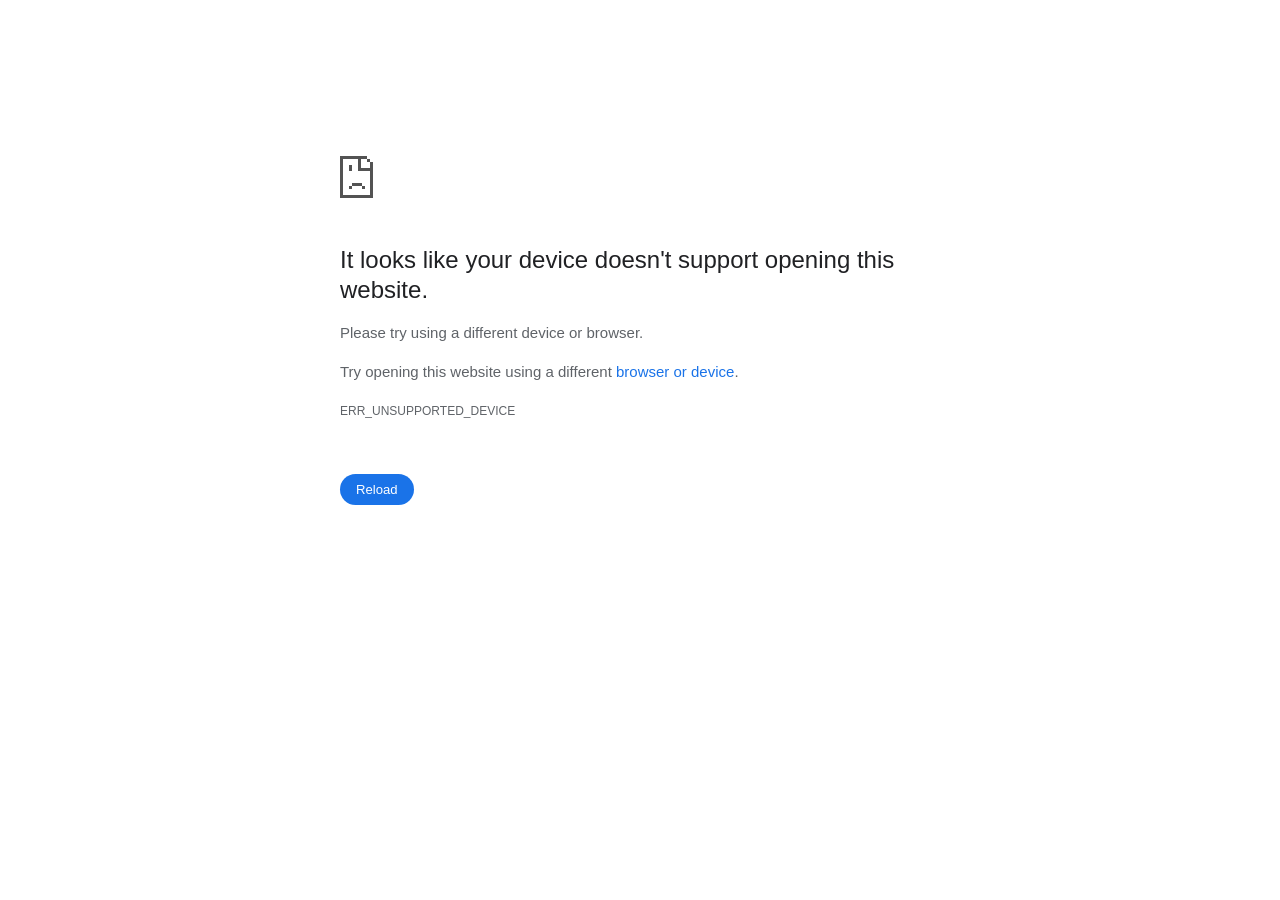
==== commit 96bc4773: "Update fmt.Println message from 'Hello' to 'Goodbye'" ====
--- a/index.html
+++ b/index.html
@@ -1,5181 +1,5193 @@
 <!DOCTYPE html>
 <html dir="ltr" lang="en">
-  <head>
-    <meta charset="utf-8">
-    <meta name="color-scheme" content="light dark">
-    <meta name="theme-color" content="#fff">
-    <meta name="viewport" content="width=device-width, initial-scale=1.0,
+
+<head>
+  <meta charset="utf-8">
+  <meta name="color-scheme" content="light dark">
+  <meta name="theme-color" content="#fff">
+  <meta name="viewport" content="width=device-width, initial-scale=1.0,
                                  maximum-scale=1.0, user-scalable=no">
-    <title>Seiyuu Voice</title>
-    <style>
-      /* Copyright 2017 The Chromium Authors
+  <title>Seiyuu Voice</title>
+  <style>
+    /* Copyright 2017 The Chromium Authors
  * Use of this source code is governed by a BSD-style license that can be
  * found in the LICENSE file. */
-      a {
-        color: var(--link-color);
-      }
-
+    a {
+      color: var(--link-color);
+    }
+
+    body {
+      --background-color: #fff;
+      --error-code-color: var(--google-gray-700);
+      --google-blue-50: rgb(232, 240, 254);
+      --google-blue-100: rgb(210, 227, 252);
+      --google-blue-300: rgb(138, 180, 248);
+      --google-blue-600: rgb(26, 115, 232);
+      --google-blue-700: rgb(25, 103, 210);
+      --google-gray-100: rgb(241, 243, 244);
+      --google-gray-300: rgb(218, 220, 224);
+      --google-gray-500: rgb(154, 160, 166);
+      --google-gray-50: rgb(248, 249, 250);
+      --google-gray-600: rgb(128, 134, 139);
+      --google-gray-700: rgb(95, 99, 104);
+      --google-gray-800: rgb(60, 64, 67);
+      --google-gray-900: rgb(32, 33, 36);
+      --heading-color: var(--google-gray-900);
+      --link-color: rgb(88, 88, 88);
+      --primary-button-fill-color-active: var(--google-blue-700);
+      --primary-button-fill-color: var(--google-blue-600);
+      --primary-button-text-color: #fff;
+      --quiet-background-color: rgb(247, 247, 247);
+      --secondary-button-border-color: var(--google-gray-500);
+      --secondary-button-fill-color: #fff;
+      --secondary-button-hover-border-color: var(--google-gray-600);
+      --secondary-button-hover-fill-color: var(--google-gray-50);
+      --secondary-button-text-color: var(--google-gray-700);
+      --small-link-color: var(--google-gray-700);
+      --text-color: var(--google-gray-700);
+      background: var(--background-color);
+      color: var(--text-color);
+      word-wrap: break-word;
+    }
+
+    .nav-wrapper .secondary-button {
+      background: var(--secondary-button-fill-color);
+      border: 1px solid var(--secondary-button-border-color);
+      color: var(--secondary-button-text-color);
+      float: none;
+      margin: 0;
+      padding: 8px 16px;
+    }
+
+    .hidden {
+      display: none;
+    }
+
+    html {
+      -webkit-text-size-adjust: 100%;
+      font-size: 125%;
+    }
+
+    .icon {
+      background-repeat: no-repeat;
+      background-size: 100%;
+    }
+
+    @media (prefers-color-scheme: dark) {
       body {
-        --background-color: #fff;
-        --error-code-color: var(--google-gray-700);
-        --google-blue-50: rgb(232, 240, 254);
-        --google-blue-100: rgb(210, 227, 252);
-        --google-blue-300: rgb(138, 180, 248);
-        --google-blue-600: rgb(26, 115, 232);
-        --google-blue-700: rgb(25, 103, 210);
-        --google-gray-100: rgb(241, 243, 244);
-        --google-gray-300: rgb(218, 220, 224);
-        --google-gray-500: rgb(154, 160, 166);
-        --google-gray-50: rgb(248, 249, 250);
-        --google-gray-600: rgb(128, 134, 139);
-        --google-gray-700: rgb(95, 99, 104);
-        --google-gray-800: rgb(60, 64, 67);
-        --google-gray-900: rgb(32, 33, 36);
-        --heading-color: var(--google-gray-900);
-        --link-color: rgb(88, 88, 88);
-        --primary-button-fill-color-active: var(--google-blue-700);
-        --primary-button-fill-color: var(--google-blue-600);
-        --primary-button-text-color: #fff;
-        --quiet-background-color: rgb(247, 247, 247);
-        --secondary-button-border-color: var(--google-gray-500);
-        --secondary-button-fill-color: #fff;
-        --secondary-button-hover-border-color: var(--google-gray-600);
-        --secondary-button-hover-fill-color: var(--google-gray-50);
-        --secondary-button-text-color: var(--google-gray-700);
-        --small-link-color: var(--google-gray-700);
-        --text-color: var(--google-gray-700);
-        background: var(--background-color);
-        color: var(--text-color);
-        word-wrap: break-word;
-      }
-
-      .nav-wrapper .secondary-button {
-        background: var(--secondary-button-fill-color);
-        border: 1px solid var(--secondary-button-border-color);
-        color: var(--secondary-button-text-color);
-        float: none;
-        margin: 0;
-        padding: 8px 16px;
-      }
-
-      .hidden {
-        display: none;
-      }
-
-      html {
-        -webkit-text-size-adjust: 100%;
-        font-size: 125%;
-      }
-
-      .icon {
-        background-repeat: no-repeat;
-        background-size: 100%;
-      }
-
-      @media (prefers-color-scheme: dark) {
-        body {
-          --background-color: var(--google-gray-900);
-          --error-code-color: var(--google-gray-500);
-          --heading-color: var(--google-gray-500);
-          --link-color: var(--google-blue-300);
-          --primary-button-fill-color-active: rgb(129, 162, 208);
-          --primary-button-fill-color: var(--google-blue-300);
-          --primary-button-text-color: var(--google-gray-900);
-          --quiet-background-color: var(--background-color);
-          --secondary-button-border-color: var(--google-gray-700);
-          --secondary-button-fill-color: var(--google-gray-900);
-          --secondary-button-hover-fill-color: rgb(48, 51, 57);
-          --secondary-button-text-color: var(--google-blue-300);
-          --small-link-color: var(--google-blue-300);
-          --text-color: var(--google-gray-500);
-        }
-      }
-    </style>
-    <style>
-      /* Copyright 2014 The Chromium Authors
+        --background-color: var(--google-gray-900);
+        --error-code-color: var(--google-gray-500);
+        --heading-color: var(--google-gray-500);
+        --link-color: var(--google-blue-300);
+        --primary-button-fill-color-active: rgb(129, 162, 208);
+        --primary-button-fill-color: var(--google-blue-300);
+        --primary-button-text-color: var(--google-gray-900);
+        --quiet-background-color: var(--background-color);
+        --secondary-button-border-color: var(--google-gray-700);
+        --secondary-button-fill-color: var(--google-gray-900);
+        --secondary-button-hover-fill-color: rgb(48, 51, 57);
+        --secondary-button-text-color: var(--google-blue-300);
+        --small-link-color: var(--google-blue-300);
+        --text-color: var(--google-gray-500);
+      }
+    }
+  </style>
+  <style>
+    /* Copyright 2014 The Chromium Authors
    Use of this source code is governed by a BSD-style license that can be
    found in the LICENSE file. */
+    button {
+      border: 0;
+      border-radius: 20px;
+      box-sizing: border-box;
+      color: var(--primary-button-text-color);
+      cursor: pointer;
+      float: right;
+      font-size: .875em;
+      margin: 0;
+      padding: 8px 16px;
+      transition: box-shadow 150ms cubic-bezier(0.4, 0, 0.2, 1);
+      user-select: none;
+    }
+
+    [dir='rtl'] button {
+      float: left;
+    }
+
+    .bad-clock button,
+    .captive-portal button,
+    .https-only button,
+    .insecure-form button,
+    .lookalike-url button,
+    .main-frame-blocked button,
+    .neterror button,
+    .pdf button,
+    .ssl button,
+    .enterprise-block button,
+    .enterprise-warn button,
+    .managed-profile-required button,
+    .safe-browsing-billing button,
+    .supervised-user-verify button,
+    .supervised-user-verify-subframe button {
+      background: var(--primary-button-fill-color);
+    }
+
+    button:active {
+      background: var(--primary-button-fill-color-active);
+      outline: 0;
+    }
+
+    #debugging {
+      display: inline;
+      overflow: auto;
+    }
+
+    .debugging-content {
+      line-height: 1em;
+      margin-bottom: 0;
+      margin-top: 1em;
+    }
+
+    .debugging-content-fixed-width {
+      display: block;
+      font-family: monospace;
+      font-size: 1.2em;
+      margin-top: 0.5em;
+    }
+
+    .debugging-title {
+      font-weight: bold;
+    }
+
+    #details {
+      margin: 0 0 50px;
+    }
+
+    #details p:not(:first-of-type) {
+      margin-top: 20px;
+    }
+
+    .secondary-button:active {
+      border-color: white;
+      box-shadow: 0 1px 2px 0 rgba(60, 64, 67, .3),
+        0 2px 6px 2px rgba(60, 64, 67, .15);
+    }
+
+    .secondary-button:hover {
+      background: var(--secondary-button-hover-fill-color);
+      border-color: var(--secondary-button-hover-border-color);
+      text-decoration: none;
+    }
+
+    .error-code {
+      color: var(--error-code-color);
+      font-size: .8em;
+      margin-top: 12px;
+      text-transform: uppercase;
+    }
+
+    #error-debugging-info {
+      font-size: 0.8em;
+    }
+
+    h1 {
+      color: var(--heading-color);
+      font-size: 1.6em;
+      font-weight: normal;
+      line-height: 1.25em;
+      margin-bottom: 16px;
+    }
+
+    h2 {
+      font-size: 1.2em;
+      font-weight: normal;
+    }
+
+    .icon {
+      height: 72px;
+      margin: 0 0 40px;
+      width: 72px;
+    }
+
+    input[type=checkbox] {
+      opacity: 0;
+    }
+
+    input[type=checkbox]:focus~.checkbox::after {
+      outline: -webkit-focus-ring-color auto 5px;
+    }
+
+    .interstitial-wrapper {
+      box-sizing: border-box;
+      font-size: 1em;
+      line-height: 1.6em;
+      margin: 14vh auto 0;
+      max-width: 600px;
+      width: 100%;
+    }
+
+    #main-message>p {
+      display: inline;
+    }
+
+    #extended-reporting-opt-in {
+      font-size: .875em;
+      margin-top: 32px;
+    }
+
+    #extended-reporting-opt-in label {
+      display: grid;
+      grid-template-columns: 1.8em 1fr;
+      position: relative;
+    }
+
+    #enhanced-protection-message {
+      border-radius: 20px;
+      font-size: 1em;
+      margin-top: 32px;
+      padding: 10px 5px;
+    }
+
+    #enhanced-protection-message a {
+      color: var(--google-red-10);
+    }
+
+    #enhanced-protection-message label {
+      display: grid;
+      grid-template-columns: 2.5em 1fr;
+      position: relative;
+    }
+
+    #enhanced-protection-message div {
+      margin: 0.5em;
+    }
+
+    #enhanced-protection-message .icon {
+      height: 1.5em;
+      vertical-align: middle;
+      width: 1.5em;
+    }
+
+    .nav-wrapper {
+      margin-top: 51px;
+    }
+
+    .nav-wrapper::after {
+      clear: both;
+      content: '';
+      display: table;
+      width: 100%;
+    }
+
+    .small-link {
+      color: var(--small-link-color);
+      font-size: .875em;
+    }
+
+    .checkboxes {
+      flex: 0 0 24px;
+    }
+
+    .checkbox {
+      --padding: .9em;
+      background: transparent;
+      display: block;
+      height: 1em;
+      left: -1em;
+      padding-inline-start: var(--padding);
+      position: absolute;
+      right: 0;
+      top: -.5em;
+      width: 1em;
+    }
+
+    .checkbox::after {
+      border: 1px solid white;
+      border-radius: 2px;
+      content: '';
+      height: 1em;
+      left: var(--padding);
+      position: absolute;
+      top: var(--padding);
+      width: 1em;
+    }
+
+    .checkbox::before {
+      background: transparent;
+      border: 2px solid white;
+      border-inline-end-width: 0;
+      border-top-width: 0;
+      content: '';
+      height: .2em;
+      left: calc(.3em + var(--padding));
+      opacity: 0;
+      position: absolute;
+      top: calc(.3em + var(--padding));
+      transform: rotate(-45deg);
+      width: .5em;
+    }
+
+    input[type=checkbox]:checked~.checkbox::before {
+      opacity: 1;
+    }
+
+    @media (max-width: 700px) {
+      .interstitial-wrapper {
+        padding: 0 10%;
+      }
+
+      #error-debugging-info {
+        overflow: auto;
+      }
+    }
+
+    @media (max-width: 420px) {
+
+      button,
+      [dir='rtl'] button,
+      .small-link {
+        float: none;
+        font-size: .825em;
+        font-weight: 500;
+        margin: 0;
+        width: 100%;
+      }
+
       button {
-        border: 0;
-        border-radius: 20px;
-        box-sizing: border-box;
-        color: var(--primary-button-text-color);
-        cursor: pointer;
-        float: right;
-        font-size: .875em;
-        margin: 0;
-        padding: 8px 16px;
-        transition: box-shadow 150ms cubic-bezier(0.4, 0, 0.2, 1);
-        user-select: none;
-      }
-
-      [dir='rtl'] button {
-        float: left;
-      }
-
-      .bad-clock button,
-      .captive-portal button,
-      .https-only button,
-      .insecure-form button,
-      .lookalike-url button,
-      .main-frame-blocked button,
-      .neterror button,
-      .pdf button,
-      .ssl button,
-      .enterprise-block button,
-      .enterprise-warn button,
-      .managed-profile-required button,
-      .safe-browsing-billing button,
-      .supervised-user-verify button,
-      .supervised-user-verify-subframe button {
-        background: var(--primary-button-fill-color);
-      }
-
-      button:active {
-        background: var(--primary-button-fill-color-active);
-        outline: 0;
-      }
-
-      #debugging {
-        display: inline;
-        overflow: auto;
-      }
-
-      .debugging-content {
-        line-height: 1em;
-        margin-bottom: 0;
-        margin-top: 1em;
-      }
-
-      .debugging-content-fixed-width {
+        padding: 16px 24px;
+      }
+
+      #details {
+        margin: 20px 0 20px 0;
+      }
+
+      #details p:not(:first-of-type) {
+        margin-top: 10px;
+      }
+
+      .secondary-button:not(.hidden) {
         display: block;
-        font-family: monospace;
-        font-size: 1.2em;
-        margin-top: 0.5em;
-      }
-
-      .debugging-title {
-        font-weight: bold;
-      }
-
-      #details {
-        margin: 0 0 50px;
-      }
-
-      #details p:not(:first-of-type) {
         margin-top: 20px;
-      }
-
-      .secondary-button:active {
-        border-color: white;
-        box-shadow: 0 1px 2px 0 rgba(60, 64, 67, .3),
-          0 2px 6px 2px rgba(60, 64, 67, .15);
-      }
-
-      .secondary-button:hover {
-        background: var(--secondary-button-hover-fill-color);
-        border-color: var(--secondary-button-hover-border-color);
-        text-decoration: none;
-      }
-
-      .error-code {
-        color: var(--error-code-color);
-        font-size: .8em;
-        margin-top: 12px;
-        text-transform: uppercase;
-      }
-
-      #error-debugging-info {
-        font-size: 0.8em;
-      }
-
-      h1 {
-        color: var(--heading-color);
-        font-size: 1.6em;
-        font-weight: normal;
-        line-height: 1.25em;
-        margin-bottom: 16px;
-      }
-
-      h2 {
-        font-size: 1.2em;
-        font-weight: normal;
-      }
-
-      .icon {
-        height: 72px;
-        margin: 0 0 40px;
-        width: 72px;
-      }
-
-      input[type=checkbox] {
-        opacity: 0;
-      }
-
-      input[type=checkbox]:focus~.checkbox::after {
-        outline: -webkit-focus-ring-color auto 5px;
+        text-align: center;
+        width: 100%;
       }
 
       .interstitial-wrapper {
-        box-sizing: border-box;
-        font-size: 1em;
-        line-height: 1.6em;
-        margin: 14vh auto 0;
-        max-width: 600px;
-        width: 100%;
-      }
-
-      #main-message>p {
-        display: inline;
+        padding: 0 5%;
       }
 
       #extended-reporting-opt-in {
-        font-size: .875em;
-        margin-top: 32px;
-      }
-
-      #extended-reporting-opt-in label {
-        display: grid;
-        grid-template-columns: 1.8em 1fr;
-        position: relative;
+        margin-top: 24px;
       }
 
       #enhanced-protection-message {
-        border-radius: 20px;
-        font-size: 1em;
-        margin-top: 32px;
-        padding: 10px 5px;
-      }
-
-      #enhanced-protection-message a {
-        color: var(--google-red-10);
-      }
-
-      #enhanced-protection-message label {
-        display: grid;
-        grid-template-columns: 2.5em 1fr;
-        position: relative;
-      }
-
-      #enhanced-protection-message div {
-        margin: 0.5em;
-      }
-
-      #enhanced-protection-message .icon {
-        height: 1.5em;
-        vertical-align: middle;
-        width: 1.5em;
+        margin-top: 24px;
       }
 
       .nav-wrapper {
-        margin-top: 51px;
-      }
-
-      .nav-wrapper::after {
-        clear: both;
-        content: '';
-        display: table;
-        width: 100%;
-      }
-
-      .small-link {
-        color: var(--small-link-color);
-        font-size: .875em;
-      }
-
-      .checkboxes {
-        flex: 0 0 24px;
-      }
-
-      .checkbox {
-        --padding: .9em;
-        background: transparent;
-        display: block;
-        height: 1em;
-        left: -1em;
-        padding-inline-start: var(--padding);
-        position: absolute;
-        right: 0;
-        top: -.5em;
-        width: 1em;
-      }
-
-      .checkbox::after {
-        border: 1px solid white;
-        border-radius: 2px;
-        content: '';
-        height: 1em;
-        left: var(--padding);
-        position: absolute;
-        top: var(--padding);
-        width: 1em;
-      }
-
-      .checkbox::before {
-        background: transparent;
-        border: 2px solid white;
-        border-inline-end-width: 0;
-        border-top-width: 0;
-        content: '';
-        height: .2em;
-        left: calc(.3em + var(--padding));
-        opacity: 0;
-        position: absolute;
-        top: calc(.3em + var(--padding));
-        transform: rotate(-45deg);
-        width: .5em;
-      }
-
-      input[type=checkbox]:checked~.checkbox::before {
-        opacity: 1;
-      }
-
-      @media (max-width: 700px) {
-        .interstitial-wrapper {
-          padding: 0 10%;
-        }
-
-        #error-debugging-info {
-          overflow: auto;
-        }
-      }
-
-      @media (max-width: 420px) {
-
-        button,
-        [dir='rtl'] button,
-        .small-link {
-          float: none;
-          font-size: .825em;
-          font-weight: 500;
-          margin: 0;
-          width: 100%;
-        }
-
-        button {
-          padding: 16px 24px;
-        }
-
-        #details {
-          margin: 20px 0 20px 0;
-        }
-
-        #details p:not(:first-of-type) {
-          margin-top: 10px;
-        }
-
-        .secondary-button:not(.hidden) {
-          display: block;
-          margin-top: 20px;
-          text-align: center;
-          width: 100%;
-        }
-
-        .interstitial-wrapper {
-          padding: 0 5%;
-        }
-
-        #extended-reporting-opt-in {
-          margin-top: 24px;
-        }
-
-        #enhanced-protection-message {
-          margin-top: 24px;
-        }
-
-        .nav-wrapper {
-          margin-top: 30px;
-        }
-      }
-
-      /**
+        margin-top: 30px;
+      }
+    }
+
+    /**
  * Mobile specific styling.
  * Navigation buttons are anchored to the bottom of the screen.
  * Details message replaces the top content in its own scrollable area.
  */
-      @media (max-width: 420px) {
-        .nav-wrapper .secondary-button {
-          border: 0;
-          margin: 16px 0 0;
-          margin-inline-end: 0;
-          padding-bottom: 16px;
-          padding-top: 16px;
-        }
-      }
-
-      /* Fixed nav. */
-      @media (min-width: 240px) and (max-width: 420px) and (min-height: 401px),
-      (min-width: 421px) and (min-height: 240px) and (max-height: 560px) {
-        body .nav-wrapper {
-          background: var(--background-color);
-          bottom: 0;
-          box-shadow: 0 -12px 24px var(--background-color);
-          left: 0;
-          margin: 0 auto;
-          max-width: 736px;
-          padding-inline-end: 24px;
-          padding-inline-start: 24px;
-          position: fixed;
-          right: 0;
-          width: 100%;
-          z-index: 2;
-        }
-
-        .interstitial-wrapper {
-          max-width: 736px;
-        }
-
-        #details,
-        #main-content {
-          padding-bottom: 40px;
-        }
-
-        #details {
-          padding-top: 5.5vh;
-        }
-
-        button.small-link {
-          color: var(--google-blue-600);
-        }
-      }
-
-      @media (max-width: 420px) and (orientation: portrait),
-      (max-height: 560px) {
-        body {
-          margin: 0 auto;
-        }
-
-        button,
-        [dir='rtl'] button,
-        button.small-link,
-        .nav-wrapper .secondary-button {
-          font-family: Roboto-Regular, Helvetica;
-          font-size: .933em;
-          margin: 6px 0;
-          transform: translatez(0);
-        }
-
-        .nav-wrapper {
-          box-sizing: border-box;
-          padding-bottom: 8px;
-          width: 100%;
-        }
-
-        #details {
-          box-sizing: border-box;
-          height: auto;
-          margin: 0;
-          opacity: 1;
-          transition: opacity 250ms cubic-bezier(0.4, 0, 0.2, 1);
-        }
-
-        #details.hidden,
-        #main-content.hidden {
-          height: 0;
-          opacity: 0;
-          overflow: hidden;
-          padding-bottom: 0;
-          transition: none;
-        }
-
-        h1 {
-          font-size: 1.5em;
-          margin-bottom: 8px;
-        }
-
-        .icon {
-          margin-bottom: 5.69vh;
-        }
-
-        .interstitial-wrapper {
-          box-sizing: border-box;
-          margin: 7vh auto 12px;
-          padding: 0 24px;
-          position: relative;
-        }
-
-        .interstitial-wrapper p {
-          font-size: .95em;
-          line-height: 1.61em;
-          margin-top: 8px;
-        }
-
-        #main-content {
-          margin: 0;
-          transition: opacity 100ms cubic-bezier(0.4, 0, 0.2, 1);
-        }
-
-        .small-link {
-          border: 0;
-        }
-
-        .suggested-left>#control-buttons,
-        .suggested-right>#control-buttons {
-          float: none;
-          margin: 0;
-        }
-      }
-
-      @media (min-width: 421px) and (min-height: 500px) and (max-height: 560px) {
-        .interstitial-wrapper {
-          margin-top: 10vh;
-        }
-      }
-
-      @media (min-height: 400px) and (orientation: portrait) {
-        .interstitial-wrapper {
-          margin-bottom: 145px;
-        }
-      }
-
-      @media (min-height: 299px) {
-        .nav-wrapper {
-          padding-bottom: 16px;
-        }
-      }
-
-      @media (max-height: 560px) and (min-height: 240px) and (orientation: landscape) {
-        .extended-reporting-has-checkbox #details {
-          padding-bottom: 80px;
-        }
-      }
-
-      @media (min-height: 500px) and (max-height: 650px) and (max-width: 414px) and (orientation: portrait) {
-        .interstitial-wrapper {
-          margin-top: 7vh;
-        }
-      }
-
-      @media (min-height: 650px) and (max-width: 414px) and (orientation: portrait) {
-        .interstitial-wrapper {
-          margin-top: 10vh;
-        }
-      }
-
-      /* Small mobile screens. No fixed nav. */
-      @media (max-height: 400px) and (orientation: portrait),
-      (max-height: 239px) and (orientation: landscape),
-      (max-width: 419px) and (max-height: 399px) {
-        .interstitial-wrapper {
-          display: flex;
-          flex-direction: column;
-          margin-bottom: 0;
-        }
-
-        #details {
-          flex: 1 1 auto;
-          order: 0;
-        }
-
-        #main-content {
-          flex: 1 1 auto;
-          order: 0;
-        }
-
-        .nav-wrapper {
-          flex: 0 1 auto;
-          margin-top: 8px;
-          order: 1;
-          padding-inline-end: 0;
-          padding-inline-start: 0;
-          position: relative;
-          width: 100%;
-        }
-
-        button,
-        .nav-wrapper .secondary-button {
-          padding: 16px 24px;
-        }
-
-        button.small-link {
-          color: var(--google-blue-600);
-        }
-      }
-
-      @media (max-width: 239px) and (orientation: portrait) {
-        .nav-wrapper {
-          padding-inline-end: 0;
-          padding-inline-start: 0;
-        }
-      }
-    </style>
-    <style>
-      /* Copyright 2013 The Chromium Authors
+    @media (max-width: 420px) {
+      .nav-wrapper .secondary-button {
+        border: 0;
+        margin: 16px 0 0;
+        margin-inline-end: 0;
+        padding-bottom: 16px;
+        padding-top: 16px;
+      }
+    }
+
+    /* Fixed nav. */
+    @media (min-width: 240px) and (max-width: 420px) and (min-height: 401px),
+    (min-width: 421px) and (min-height: 240px) and (max-height: 560px) {
+      body .nav-wrapper {
+        background: var(--background-color);
+        bottom: 0;
+        box-shadow: 0 -12px 24px var(--background-color);
+        left: 0;
+        margin: 0 auto;
+        max-width: 736px;
+        padding-inline-end: 24px;
+        padding-inline-start: 24px;
+        position: fixed;
+        right: 0;
+        width: 100%;
+        z-index: 2;
+      }
+
+      .interstitial-wrapper {
+        max-width: 736px;
+      }
+
+      #details,
+      #main-content {
+        padding-bottom: 40px;
+      }
+
+      #details {
+        padding-top: 5.5vh;
+      }
+
+      button.small-link {
+        color: var(--google-blue-600);
+      }
+    }
+
+    @media (max-width: 420px) and (orientation: portrait),
+    (max-height: 560px) {
+      body {
+        margin: 0 auto;
+      }
+
+      button,
+      [dir='rtl'] button,
+      button.small-link,
+      .nav-wrapper .secondary-button {
+        font-family: Roboto-Regular, Helvetica;
+        font-size: .933em;
+        margin: 6px 0;
+        transform: translatez(0);
+      }
+
+      .nav-wrapper {
+        box-sizing: border-box;
+        padding-bottom: 8px;
+        width: 100%;
+      }
+
+      #details {
+        box-sizing: border-box;
+        height: auto;
+        margin: 0;
+        opacity: 1;
+        transition: opacity 250ms cubic-bezier(0.4, 0, 0.2, 1);
+      }
+
+      #details.hidden,
+      #main-content.hidden {
+        height: 0;
+        opacity: 0;
+        overflow: hidden;
+        padding-bottom: 0;
+        transition: none;
+      }
+
+      h1 {
+        font-size: 1.5em;
+        margin-bottom: 8px;
+      }
+
+      .icon {
+        margin-bottom: 5.69vh;
+      }
+
+      .interstitial-wrapper {
+        box-sizing: border-box;
+        margin: 7vh auto 12px;
+        padding: 0 24px;
+        position: relative;
+      }
+
+      .interstitial-wrapper p {
+        font-size: .95em;
+        line-height: 1.61em;
+        margin-top: 8px;
+      }
+
+      #main-content {
+        margin: 0;
+        transition: opacity 100ms cubic-bezier(0.4, 0, 0.2, 1);
+      }
+
+      .small-link {
+        border: 0;
+      }
+
+      .suggested-left>#control-buttons,
+      .suggested-right>#control-buttons {
+        float: none;
+        margin: 0;
+      }
+    }
+
+    @media (min-width: 421px) and (min-height: 500px) and (max-height: 560px) {
+      .interstitial-wrapper {
+        margin-top: 10vh;
+      }
+    }
+
+    @media (min-height: 400px) and (orientation: portrait) {
+      .interstitial-wrapper {
+        margin-bottom: 145px;
+      }
+    }
+
+    @media (min-height: 299px) {
+      .nav-wrapper {
+        padding-bottom: 16px;
+      }
+    }
+
+    @media (max-height: 560px) and (min-height: 240px) and (orientation: landscape) {
+      .extended-reporting-has-checkbox #details {
+        padding-bottom: 80px;
+      }
+    }
+
+    @media (min-height: 500px) and (max-height: 650px) and (max-width: 414px) and (orientation: portrait) {
+      .interstitial-wrapper {
+        margin-top: 7vh;
+      }
+    }
+
+    @media (min-height: 650px) and (max-width: 414px) and (orientation: portrait) {
+      .interstitial-wrapper {
+        margin-top: 10vh;
+      }
+    }
+
+    /* Small mobile screens. No fixed nav. */
+    @media (max-height: 400px) and (orientation: portrait),
+    (max-height: 239px) and (orientation: landscape),
+    (max-width: 419px) and (max-height: 399px) {
+      .interstitial-wrapper {
+        display: flex;
+        flex-direction: column;
+        margin-bottom: 0;
+      }
+
+      #details {
+        flex: 1 1 auto;
+        order: 0;
+      }
+
+      #main-content {
+        flex: 1 1 auto;
+        order: 0;
+      }
+
+      .nav-wrapper {
+        flex: 0 1 auto;
+        margin-top: 8px;
+        order: 1;
+        padding-inline-end: 0;
+        padding-inline-start: 0;
+        position: relative;
+        width: 100%;
+      }
+
+      button,
+      .nav-wrapper .secondary-button {
+        padding: 16px 24px;
+      }
+
+      button.small-link {
+        color: var(--google-blue-600);
+      }
+    }
+
+    @media (max-width: 239px) and (orientation: portrait) {
+      .nav-wrapper {
+        padding-inline-end: 0;
+        padding-inline-start: 0;
+      }
+    }
+  </style>
+  <style>
+    /* Copyright 2013 The Chromium Authors
  * Use of this source code is governed by a BSD-style license that can be
  * found in the LICENSE file. */
-      /* Don't use the main frame div when the error is in a subframe. */
-      html[subframe] #main-frame-error {
+    /* Don't use the main frame div when the error is in a subframe. */
+    html[subframe] #main-frame-error {
+      display: none;
+    }
+
+    /* Don't use the subframe error div when the error is in a main frame. */
+    html:not([subframe]) #sub-frame-error {
+      display: none;
+    }
+
+    h1 {
+      margin-top: 0;
+      word-wrap: break-word;
+    }
+
+    h1 span {
+      font-weight: 500;
+    }
+
+    a {
+      text-decoration: none;
+    }
+
+    .icon {
+      -webkit-user-select: none;
+      display: inline-block;
+    }
+
+    .icon-generic {
+      /* Can't access chrome://theme/IDR_ERROR_NETWORK_GENERIC from an untrusted
+   * renderer process, so embed the resource manually. */
+      content: image-set(url([data-uri]) 1x,
+          url([data-uri]) 2x);
+    }
+
+    .icon-info {
+      content: image-set(url([data-uri]) 1x,
+          url([data-uri]) 2x);
+    }
+
+    .icon-offline {
+      content: image-set(url([data-uri]) 1x,
+          url([data-uri]) 2x);
+      position: relative;
+    }
+
+    .icon-disabled {
+      content: image-set(url([data-uri]) 1x,
+          url([data-uri]) 2x);
+      width: 112px;
+    }
+
+    .hidden {
+      display: none;
+    }
+
+    #suggestions-list a {
+      color: var(--google-blue-600);
+    }
+
+    #suggestions-list p {
+      margin-block-end: 0;
+    }
+
+    #suggestions-list ul {
+      margin-top: 0;
+    }
+
+    .single-suggestion {
+      list-style-type: none;
+      padding-inline-start: 0;
+    }
+
+    .link-button {
+      color: rgb(66, 133, 244);
+      display: inline-block;
+      font-weight: bold;
+      text-transform: uppercase;
+    }
+
+    #sub-frame-error-details {
+      color: #8F8F8F;
+      /* Not done on mobile for performance reasons. */
+      text-shadow: 0 1px 0 rgba(255, 255, 255, 0.3);
+    }
+
+    .secondary-button {
+      background: #d9d9d9;
+      color: #696969;
+      margin-inline-end: 16px;
+    }
+
+    .snackbar {
+      background: #323232;
+      border-radius: 2px;
+      bottom: 24px;
+      box-sizing: border-box;
+      color: #fff;
+      font-size: .87em;
+      left: 24px;
+      max-width: 568px;
+      min-width: 288px;
+      opacity: 0;
+      padding: 16px 24px 12px;
+      position: fixed;
+      transform: translateY(90px);
+      will-change: opacity, transform;
+      z-index: 999;
+    }
+
+    .snackbar-show {
+      -webkit-animation:
+        show-snackbar 250ms cubic-bezier(0, 0, 0.2, 1) forwards,
+        hide-snackbar 250ms cubic-bezier(0.4, 0, 1, 1) forwards 5s;
+    }
+
+    @-webkit-keyframes show-snackbar {
+      100% {
+        opacity: 1;
+        transform: translateY(0);
+      }
+    }
+
+    @-webkit-keyframes hide-snackbar {
+      0% {
+        opacity: 1;
+        transform: translateY(0);
+      }
+
+      100% {
+        opacity: 0;
+        transform: translateY(90px);
+      }
+    }
+
+    .suggestions {
+      margin-top: 18px;
+    }
+
+    .suggestion-header {
+      font-weight: bold;
+      margin-bottom: 4px;
+    }
+
+    .suggestion-body {
+      color: #777;
+    }
+
+    /* Decrease padding at low sizes. */
+    @media (max-width: 640px),
+    (max-height: 640px) {
+      h1 {
+        margin: 0 0 15px;
+      }
+
+      .suggestions {
+        margin-top: 10px;
+      }
+
+      .suggestion-header {
+        margin-bottom: 0;
+      }
+    }
+
+    #cancel-save-page-button {
+      background-image: url([data-uri]);
+      background-position: right 27px center;
+      background-repeat: no-repeat;
+      border: 1px solid var(--google-gray-300);
+      border-radius: 5px;
+      color: var(--google-gray-700);
+      margin-bottom: 26px;
+      padding-bottom: 16px;
+      padding-inline-end: 88px;
+      padding-inline-start: 16px;
+      padding-top: 16px;
+      text-align: start;
+    }
+
+    html[dir='rtl'] #cancel-save-page-button {
+      background-position: left 27px center;
+    }
+
+    #save-page-for-later-button {
+      display: flex;
+      justify-content: start;
+    }
+
+    #save-page-for-later-button a::before {
+      content: url([data-uri]);
+      display: inline-block;
+      margin-inline-end: 4px;
+      vertical-align: -webkit-baseline-middle;
+    }
+
+    .hidden#save-page-for-later-button {
+      display: none;
+    }
+
+    /* Don't allow overflow when in a subframe. */
+    html[subframe] body {
+      overflow: hidden;
+    }
+
+    #sub-frame-error {
+      -webkit-align-items: center;
+      -webkit-flex-flow: column;
+      -webkit-justify-content: center;
+      background-color: #DDD;
+      display: -webkit-flex;
+      height: 100%;
+      left: 0;
+      position: absolute;
+      text-align: center;
+      top: 0;
+      transition: background-color 200ms ease-in-out;
+      width: 100%;
+    }
+
+    #sub-frame-error:hover {
+      background-color: #EEE;
+    }
+
+    #sub-frame-error .icon-generic {
+      margin: 0 0 16px;
+    }
+
+    #sub-frame-error-details {
+      margin: 0 10px;
+      text-align: center;
+      opacity: 0;
+    }
+
+    /* Show details only when hovering. */
+    #sub-frame-error:hover #sub-frame-error-details {
+      opacity: 1;
+    }
+
+    /* If the iframe is too small, always hide the error code. */
+    /* TODO(mmenke): See if overflow: no-display works better, once supported. */
+    @media (max-width: 200px),
+    (max-height: 95px) {
+      #sub-frame-error-details {
         display: none;
       }
-
-      /* Don't use the subframe error div when the error is in a main frame. */
-      html:not([subframe]) #sub-frame-error {
-        display: none;
-      }
-
+    }
+
+    /* Adjust icon for small embedded frames in apps. */
+    @media (max-height: 100px) {
+      #sub-frame-error .icon-generic {
+        height: auto;
+        margin: 0;
+        padding-top: 0;
+        width: 25px;
+      }
+    }
+
+    /* details-button is special; it's a 
+							
+							<button> element that looks like a link. */
+    #details-button {
+      box-shadow: none;
+      min-width: 0;
+    }
+
+    /* Styles for platform dependent separation of controls and details button. */
+    .suggested-left>#control-buttons,
+    .suggested-right>#details-button {
+      float: left;
+    }
+
+    .suggested-right>#control-buttons,
+    .suggested-left>#details-button {
+      float: right;
+    }
+
+    .suggested-left .secondary-button {
+      margin-inline-end: 0;
+      margin-inline-start: 16px;
+    }
+
+    #details-button.singular {
+      float: none;
+    }
+
+    /* download-button shows both icon and text. */
+    #download-button {
+      padding-bottom: 4px;
+      padding-top: 4px;
+      position: relative;
+    }
+
+    #download-button::before {
+      background: image-set(url([data-uri]) 1x,
+          url([data-uri]) 2x) no-repeat;
+      content: '';
+      display: inline-block;
+      height: 24px;
+      margin-inline-end: 4px;
+      margin-inline-start: -4px;
+      vertical-align: middle;
+      width: 24px;
+    }
+
+    #download-button:disabled {
+      background: rgb(180, 206, 249);
+      color: rgb(255, 255, 255);
+    }
+
+    #buttons::after {
+      clear: both;
+      content: '';
+      display: block;
+      width: 100%;
+    }
+
+    /* Offline page */
+    html[dir='rtl'] .runner-container,
+    html[dir='rtl'].offline .icon-offline {
+      transform: scaleX(-1);
+    }
+
+    .offline {
+      transition: filter 1.5s cubic-bezier(0.65, 0.05, 0.36, 1),
+        background-color 1.5s cubic-bezier(0.65, 0.05, 0.36, 1);
+      will-change: filter, background-color;
+    }
+
+    .offline body {
+      transition: background-color 1.5s cubic-bezier(0.65, 0.05, 0.36, 1);
+    }
+
+    .offline #main-message>p {
+      display: none;
+    }
+
+    .offline.inverted {
+      background-color: #fff;
+      filter: invert(1);
+    }
+
+    .offline.inverted body {
+      background-color: #fff;
+    }
+
+    .offline .interstitial-wrapper {
+      color: var(--text-color);
+      font-size: 1em;
+      line-height: 1.55;
+      margin: 0 auto;
+      max-width: 600px;
+      padding-top: 100px;
+      position: relative;
+      width: 100%;
+    }
+
+    .offline .runner-container {
+      direction: ltr;
+      height: 150px;
+      max-width: 600px;
+      overflow: hidden;
+      position: absolute;
+      top: 35px;
+      width: 44px;
+    }
+
+    .offline .runner-container:focus {
+      outline: none;
+    }
+
+    .offline .runner-container:focus-visible {
+      outline: 3px solid var(--google-blue-300);
+    }
+
+    .offline .runner-canvas {
+      height: 150px;
+      max-width: 600px;
+      opacity: 1;
+      overflow: hidden;
+      position: absolute;
+      top: 0;
+      z-index: 10;
+    }
+
+    .offline .controller {
+      height: 100vh;
+      left: 0;
+      position: absolute;
+      top: 0;
+      width: 100vw;
+      z-index: 9;
+    }
+
+    #offline-resources {
+      display: none;
+    }
+
+    #offline-instruction {
+      image-rendering: pixelated;
+      left: 0;
+      margin: auto;
+      position: absolute;
+      right: 0;
+      top: 60px;
+      width: fit-content;
+    }
+
+    .offline-runner-live-region {
+      bottom: 0;
+      clip-path: polygon(0 0, 0 0, 0 0);
+      color: var(--background-color);
+      display: block;
+      font-size: xx-small;
+      overflow: hidden;
+      position: absolute;
+      text-align: center;
+      transition: color 1.5s cubic-bezier(0.65, 0.05, 0.36, 1);
+      user-select: none;
+    }
+
+    /* Custom toggle */
+    .slow-speed-option {
+      align-items: center;
+      background: var(--google-gray-50);
+      border-radius: 24px/50%;
+      bottom: 0;
+      color: var(--error-code-color);
+      display: inline-flex;
+      font-size: 1em;
+      left: 0;
+      line-height: 1.1em;
+      margin: 5px auto;
+      padding: 2px 12px 3px 20px;
+      position: absolute;
+      right: 0;
+      width: max-content;
+      z-index: 999;
+    }
+
+    .slow-speed-option.hidden {
+      display: none;
+    }
+
+    .slow-speed-option [type=checkbox] {
+      opacity: 0;
+      pointer-events: none;
+      position: absolute;
+    }
+
+    .slow-speed-option .slow-speed-toggle {
+      cursor: pointer;
+      margin-inline-start: 8px;
+      padding: 8px 4px;
+      position: relative;
+    }
+
+    .slow-speed-option [type=checkbox]:disabled~.slow-speed-toggle {
+      cursor: default;
+    }
+
+    .slow-speed-option-label [type=checkbox] {
+      opacity: 0;
+      pointer-events: none;
+      position: absolute;
+    }
+
+    .slow-speed-option .slow-speed-toggle::before,
+    .slow-speed-option .slow-speed-toggle::after {
+      content: '';
+      display: block;
+      margin: 0 3px;
+      transition: all 100ms cubic-bezier(0.4, 0, 1, 1);
+    }
+
+    .slow-speed-option .slow-speed-toggle::before {
+      background: rgb(189, 193, 198);
+      border-radius: 0.65em;
+      height: 0.9em;
+      width: 2em;
+    }
+
+    .slow-speed-option .slow-speed-toggle::after {
+      background: #fff;
+      border-radius: 50%;
+      box-shadow: 0 1px 3px 0 rgb(0 0 0 / 40%);
+      height: 1.2em;
+      position: absolute;
+      top: 51%;
+      transform: translate(-20%, -50%);
+      width: 1.1em;
+    }
+
+    .slow-speed-option [type=checkbox]:focus+.slow-speed-toggle {
+      box-shadow: 0 0 8px rgb(94, 158, 214);
+      outline: 1px solid rgb(93, 157, 213);
+    }
+
+    .slow-speed-option [type=checkbox]:checked+.slow-speed-toggle::before {
+      background: var(--google-blue-600);
+      opacity: 0.5;
+    }
+
+    .slow-speed-option [type=checkbox]:checked+.slow-speed-toggle::after {
+      background: var(--google-blue-600);
+      transform: translate(calc(2em - 90%), -50%);
+    }
+
+    .slow-speed-option [type=checkbox]:checked:disabled+.slow-speed-toggle::before {
+      background: rgb(189, 193, 198);
+    }
+
+    .slow-speed-option [type=checkbox]:checked:disabled+.slow-speed-toggle::after {
+      background: var(--google-gray-50);
+    }
+
+    @media (max-width: 420px) {
+      #download-button {
+        padding-bottom: 12px;
+        padding-top: 12px;
+      }
+
+      .suggested-left>#control-buttons,
+      .suggested-right>#control-buttons {
+        float: none;
+      }
+
+      .snackbar {
+        border-radius: 0;
+        bottom: 0;
+        left: 0;
+        width: 100%;
+      }
+    }
+
+    @media (max-height: 350px) {
       h1 {
-        margin-top: 0;
-        word-wrap: break-word;
-      }
-
-      h1 span {
-        font-weight: 500;
-      }
-
-      a {
-        text-decoration: none;
-      }
-
+        margin: 0 0 15px;
+      }
+
+      .icon-offline {
+        margin: 0 0 10px;
+      }
+
+      .interstitial-wrapper {
+        margin-top: 5%;
+      }
+
+      .nav-wrapper {
+        margin-top: 30px;
+      }
+    }
+
+    @media (min-width: 420px) and (max-width: 736px) and (min-height: 240px) and (max-height: 420px) and (orientation:landscape) {
+      .interstitial-wrapper {
+        margin-bottom: 100px;
+      }
+    }
+
+    @media (max-width: 360px) and (max-height: 480px) {
+      .offline .interstitial-wrapper {
+        padding-top: 60px;
+      }
+
+      .offline .runner-container {
+        top: 8px;
+      }
+    }
+
+    @media (min-height: 240px) and (orientation: landscape) {
+      .offline .interstitial-wrapper {
+        margin-bottom: 90px;
+      }
+
+      .icon-offline {
+        margin-bottom: 20px;
+      }
+    }
+
+    @media (max-height: 320px) and (orientation: landscape) {
+      .icon-offline {
+        margin-bottom: 0;
+      }
+
+      .offline .runner-container {
+        top: 10px;
+      }
+    }
+
+    @media (max-width: 240px) {
+      button {
+        padding-inline-end: 12px;
+        padding-inline-start: 12px;
+      }
+
+      .interstitial-wrapper {
+        overflow: inherit;
+        padding: 0 8px;
+      }
+    }
+
+    @media (max-width: 120px) {
+      button {
+        width: auto;
+      }
+    }
+
+    .arcade-mode,
+    .arcade-mode .runner-container,
+    .arcade-mode .runner-canvas {
+      image-rendering: pixelated;
+      max-width: 100%;
+      overflow: hidden;
+    }
+
+    .arcade-mode #buttons,
+    .arcade-mode #main-content {
+      opacity: 0;
+      overflow: hidden;
+    }
+
+    .arcade-mode .interstitial-wrapper {
+      height: 100vh;
+      max-width: 100%;
+      overflow: hidden;
+    }
+
+    .arcade-mode .runner-container {
+      left: 0;
+      margin: auto;
+      right: 0;
+      transform-origin: top center;
+      transition: transform 250ms cubic-bezier(0.4, 0, 1, 1) 400ms;
+      z-index: 2;
+    }
+
+    @media (prefers-color-scheme: dark) {
       .icon {
-        -webkit-user-select: none;
-        display: inline-block;
-      }
-
-      .icon-generic {
-        /* Can't access chrome://theme/IDR_ERROR_NETWORK_GENERIC from an untrusted
-   * renderer process, so embed the resource manually. */
-        content: image-set(url([data-uri]) 1x,
-            url([data-uri]) 2x);
-      }
-
-      .icon-info {
-        content: image-set(url([data-uri]) 1x,
-            url([data-uri]) 2x);
-      }
-
-      .icon-offline {
-        content: image-set(url([data-uri]) 1x,
-            url([data-uri]) 2x);
-        position: relative;
-      }
-
-      .icon-disabled {
-        content: image-set(url([data-uri]) 1x,
-            url([data-uri]) 2x);
-        width: 112px;
-      }
-
-      .hidden {
-        display: none;
-      }
-
-      #suggestions-list a {
-        color: var(--google-blue-600);
-      }
-
-      #suggestions-list p {
-        margin-block-end: 0;
-      }
-
-      #suggestions-list ul {
-        margin-top: 0;
-      }
-
-      .single-suggestion {
-        list-style-type: none;
-        padding-inline-start: 0;
-      }
-
-      .link-button {
-        color: rgb(66, 133, 244);
-        display: inline-block;
-        font-weight: bold;
-        text-transform: uppercase;
-      }
-
-      #sub-frame-error-details {
-        color: #8F8F8F;
-        /* Not done on mobile for performance reasons. */
-        text-shadow: 0 1px 0 rgba(255, 255, 255, 0.3);
-      }
-
-      .secondary-button {
-        background: #d9d9d9;
-        color: #696969;
-        margin-inline-end: 16px;
-      }
-
-      .snackbar {
-        background: #323232;
-        border-radius: 2px;
-        bottom: 24px;
-        box-sizing: border-box;
-        color: #fff;
-        font-size: .87em;
-        left: 24px;
-        max-width: 568px;
-        min-width: 288px;
-        opacity: 0;
-        padding: 16px 24px 12px;
-        position: fixed;
-        transform: translateY(90px);
-        will-change: opacity, transform;
-        z-index: 999;
-      }
-
-      .snackbar-show {
-        -webkit-animation:
-          show-snackbar 250ms cubic-bezier(0, 0, 0.2, 1) forwards,
-          hide-snackbar 250ms cubic-bezier(0.4, 0, 1, 1) forwards 5s;
-      }
-
-      @-webkit-keyframes show-snackbar {
-        100% {
-          opacity: 1;
-          transform: translateY(0);
-        }
-      }
-
-      @-webkit-keyframes hide-snackbar {
-        0% {
-          opacity: 1;
-          transform: translateY(0);
-        }
-
-        100% {
-          opacity: 0;
-          transform: translateY(90px);
-        }
-      }
-
-      .suggestions {
-        margin-top: 18px;
-      }
-
-      .suggestion-header {
-        font-weight: bold;
-        margin-bottom: 4px;
-      }
-
-      .suggestion-body {
-        color: #777;
-      }
-
-      /* Decrease padding at low sizes. */
-      @media (max-width: 640px),
-      (max-height: 640px) {
-        h1 {
-          margin: 0 0 15px;
-        }
-
-        .suggestions {
-          margin-top: 10px;
-        }
-
-        .suggestion-header {
-          margin-bottom: 0;
-        }
-      }
-
-      #cancel-save-page-button {
-        background-image: url([data-uri]);
-        background-position: right 27px center;
-        background-repeat: no-repeat;
-        border: 1px solid var(--google-gray-300);
-        border-radius: 5px;
-        color: var(--google-gray-700);
-        margin-bottom: 26px;
-        padding-bottom: 16px;
-        padding-inline-end: 88px;
-        padding-inline-start: 16px;
-        padding-top: 16px;
-        text-align: start;
-      }
-
-      html[dir='rtl'] #cancel-save-page-button {
-        background-position: left 27px center;
-      }
-
-      #save-page-for-later-button {
-        display: flex;
-        justify-content: start;
-      }
-
-      #save-page-for-later-button a::before {
-        content: url([data-uri]);
-        display: inline-block;
-        margin-inline-end: 4px;
-        vertical-align: -webkit-baseline-middle;
-      }
-
-      .hidden#save-page-for-later-button {
-        display: none;
-      }
-
-      /* Don't allow overflow when in a subframe. */
-      html[subframe] body {
-        overflow: hidden;
-      }
-
-      #sub-frame-error {
-        -webkit-align-items: center;
-        -webkit-flex-flow: column;
-        -webkit-justify-content: center;
-        background-color: #DDD;
-        display: -webkit-flex;
-        height: 100%;
-        left: 0;
-        position: absolute;
-        text-align: center;
-        top: 0;
-        transition: background-color 200ms ease-in-out;
-        width: 100%;
-      }
-
-      #sub-frame-error:hover {
-        background-color: #EEE;
-      }
-
-      #sub-frame-error .icon-generic {
-        margin: 0 0 16px;
-      }
-
-      #sub-frame-error-details {
-        margin: 0 10px;
-        text-align: center;
-        opacity: 0;
-      }
-
-      /* Show details only when hovering. */
-      #sub-frame-error:hover #sub-frame-error-details {
-        opacity: 1;
-      }
-
-      /* If the iframe is too small, always hide the error code. */
-      /* TODO(mmenke): See if overflow: no-display works better, once supported. */
-      @media (max-width: 200px),
-      (max-height: 95px) {
-        #sub-frame-error-details {
-          display: none;
-        }
-      }
-
-      /* Adjust icon for small embedded frames in apps. */
-      @media (max-height: 100px) {
-        #sub-frame-error .icon-generic {
-          height: auto;
-          margin: 0;
-          padding-top: 0;
-          width: 25px;
-        }
-      }
-
-      /* details-button is special; it's a 
-							<button> element that looks like a link. */
-      #details-button {
-        box-shadow: none;
-        min-width: 0;
-      }
-
-      /* Styles for platform dependent separation of controls and details button. */
-      .suggested-left>#control-buttons,
-      .suggested-right>#details-button {
-        float: left;
-      }
-
-      .suggested-right>#control-buttons,
-      .suggested-left>#details-button {
-        float: right;
-      }
-
-      .suggested-left .secondary-button {
-        margin-inline-end: 0;
-        margin-inline-start: 16px;
-      }
-
-      #details-button.singular {
-        float: none;
-      }
-
-      /* download-button shows both icon and text. */
-      #download-button {
-        padding-bottom: 4px;
-        padding-top: 4px;
-        position: relative;
-      }
-
-      #download-button::before {
-        background: image-set(url([data-uri]) 1x,
-            url([data-uri]) 2x) no-repeat;
-        content: '';
-        display: inline-block;
-        height: 24px;
-        margin-inline-end: 4px;
-        margin-inline-start: -4px;
-        vertical-align: middle;
-        width: 24px;
-      }
-
-      #download-button:disabled {
-        background: rgb(180, 206, 249);
-        color: rgb(255, 255, 255);
-      }
-
-      #buttons::after {
-        clear: both;
-        content: '';
-        display: block;
-        width: 100%;
-      }
-
-      /* Offline page */
-      html[dir='rtl'] .runner-container,
-      html[dir='rtl'].offline .icon-offline {
-        transform: scaleX(-1);
-      }
-
-      .offline {
-        transition: filter 1.5s cubic-bezier(0.65, 0.05, 0.36, 1),
-          background-color 1.5s cubic-bezier(0.65, 0.05, 0.36, 1);
-        will-change: filter, background-color;
-      }
-
-      .offline body {
-        transition: background-color 1.5s cubic-bezier(0.65, 0.05, 0.36, 1);
-      }
-
-      .offline #main-message>p {
-        display: none;
+        filter: invert(1);
+      }
+
+      .offline .runner-canvas {
+        filter: invert(1);
       }
 
       .offline.inverted {
-        background-color: #fff;
-        filter: invert(1);
+        background-color: var(--background-color);
+        filter: invert(0);
       }
 
       .offline.inverted body {
         background-color: #fff;
       }
 
-      .offline .interstitial-wrapper {
-        color: var(--text-color);
-        font-size: 1em;
-        line-height: 1.55;
-        margin: 0 auto;
-        max-width: 600px;
-        padding-top: 100px;
-        position: relative;
-        width: 100%;
-      }
-
-      .offline .runner-container {
-        direction: ltr;
-        height: 150px;
-        max-width: 600px;
-        overflow: hidden;
-        position: absolute;
-        top: 35px;
-        width: 44px;
-      }
-
-      .offline .runner-container:focus {
-        outline: none;
-      }
-
-      .offline .runner-container:focus-visible {
-        outline: 3px solid var(--google-blue-300);
-      }
-
-      .offline .runner-canvas {
-        height: 150px;
-        max-width: 600px;
-        opacity: 1;
-        overflow: hidden;
-        position: absolute;
-        top: 0;
-        z-index: 10;
-      }
-
-      .offline .controller {
-        height: 100vh;
-        left: 0;
-        position: absolute;
-        top: 0;
-        width: 100vw;
-        z-index: 9;
-      }
-
-      #offline-resources {
-        display: none;
-      }
-
-      #offline-instruction {
-        image-rendering: pixelated;
-        left: 0;
-        margin: auto;
-        position: absolute;
-        right: 0;
-        top: 60px;
-        width: fit-content;
-      }
-
-      .offline-runner-live-region {
-        bottom: 0;
-        clip-path: polygon(0 0, 0 0, 0 0);
-        color: var(--background-color);
-        display: block;
-        font-size: xx-small;
-        overflow: hidden;
-        position: absolute;
-        text-align: center;
-        transition: color 1.5s cubic-bezier(0.65, 0.05, 0.36, 1);
-        user-select: none;
-      }
-
-      /* Custom toggle */
+      .offline.inverted .offline-runner-live-region {
+        color: #fff;
+      }
+
+      #suggestions-list a {
+        color: var(--link-color);
+      }
+
       .slow-speed-option {
-        align-items: center;
-        background: var(--google-gray-50);
-        border-radius: 24px/50%;
-        bottom: 0;
-        color: var(--error-code-color);
-        display: inline-flex;
-        font-size: 1em;
-        left: 0;
-        line-height: 1.1em;
-        margin: 5px auto;
-        padding: 2px 12px 3px 20px;
-        position: absolute;
-        right: 0;
-        width: max-content;
-        z-index: 999;
-      }
-
-      .slow-speed-option.hidden {
-        display: none;
-      }
-
-      .slow-speed-option [type=checkbox] {
-        opacity: 0;
-        pointer-events: none;
-        position: absolute;
-      }
-
-      .slow-speed-option .slow-speed-toggle {
-        cursor: pointer;
-        margin-inline-start: 8px;
-        padding: 8px 4px;
-        position: relative;
-      }
-
-      .slow-speed-option [type=checkbox]:disabled~.slow-speed-toggle {
-        cursor: default;
-      }
-
-      .slow-speed-option-label [type=checkbox] {
-        opacity: 0;
-        pointer-events: none;
-        position: absolute;
+        background: var(--google-gray-800);
+        color: var(--google-gray-100);
       }
 
       .slow-speed-option .slow-speed-toggle::before,
-      .slow-speed-option .slow-speed-toggle::after {
-        content: '';
-        display: block;
-        margin: 0 3px;
-        transition: all 100ms cubic-bezier(0.4, 0, 1, 1);
-      }
-
-      .slow-speed-option .slow-speed-toggle::before {
-        background: rgb(189, 193, 198);
-        border-radius: 0.65em;
-        height: 0.9em;
-        width: 2em;
-      }
-
-      .slow-speed-option .slow-speed-toggle::after {
-        background: #fff;
-        border-radius: 50%;
-        box-shadow: 0 1px 3px 0 rgb(0 0 0 / 40%);
-        height: 1.2em;
-        position: absolute;
-        top: 51%;
-        transform: translate(-20%, -50%);
-        width: 1.1em;
-      }
-
-      .slow-speed-option [type=checkbox]:focus+.slow-speed-toggle {
-        box-shadow: 0 0 8px rgb(94, 158, 214);
-        outline: 1px solid rgb(93, 157, 213);
-      }
-
-      .slow-speed-option [type=checkbox]:checked+.slow-speed-toggle::before {
-        background: var(--google-blue-600);
-        opacity: 0.5;
-      }
-
-      .slow-speed-option [type=checkbox]:checked+.slow-speed-toggle::after {
-        background: var(--google-blue-600);
-        transform: translate(calc(2em - 90%), -50%);
-      }
-
       .slow-speed-option [type=checkbox]:checked:disabled+.slow-speed-toggle::before {
         background: rgb(189, 193, 198);
       }
 
-      .slow-speed-option [type=checkbox]:checked:disabled+.slow-speed-toggle::after {
-        background: var(--google-gray-50);
-      }
-
-      @media (max-width: 420px) {
-        #download-button {
-          padding-bottom: 12px;
-          padding-top: 12px;
-        }
-
-        .suggested-left>#control-buttons,
-        .suggested-right>#control-buttons {
-          float: none;
-        }
-
-        .snackbar {
-          border-radius: 0;
-          bottom: 0;
-          left: 0;
-          width: 100%;
-        }
-      }
-
-      @media (max-height: 350px) {
-        h1 {
-          margin: 0 0 15px;
-        }
-
-        .icon-offline {
-          margin: 0 0 10px;
-        }
-
-        .interstitial-wrapper {
-          margin-top: 5%;
-        }
-
-        .nav-wrapper {
-          margin-top: 30px;
-        }
-      }
-
-      @media (min-width: 420px) and (max-width: 736px) and (min-height: 240px) and (max-height: 420px) and (orientation:landscape) {
-        .interstitial-wrapper {
-          margin-bottom: 100px;
-        }
-      }
-
-      @media (max-width: 360px) and (max-height: 480px) {
-        .offline .interstitial-wrapper {
-          padding-top: 60px;
-        }
-
-        .offline .runner-container {
-          top: 8px;
-        }
-      }
-
-      @media (min-height: 240px) and (orientation: landscape) {
-        .offline .interstitial-wrapper {
-          margin-bottom: 90px;
-        }
-
-        .icon-offline {
-          margin-bottom: 20px;
-        }
-      }
-
-      @media (max-height: 320px) and (orientation: landscape) {
-        .icon-offline {
-          margin-bottom: 0;
-        }
-
-        .offline .runner-container {
-          top: 10px;
-        }
-      }
-
-      @media (max-width: 240px) {
-        button {
-          padding-inline-end: 12px;
-          padding-inline-start: 12px;
-        }
-
-        .interstitial-wrapper {
-          overflow: inherit;
-          padding: 0 8px;
-        }
-      }
-
-      @media (max-width: 120px) {
-        button {
-          width: auto;
-        }
-      }
-
-      .arcade-mode,
-      .arcade-mode .runner-container,
-      .arcade-mode .runner-canvas {
-        image-rendering: pixelated;
-        max-width: 100%;
-        overflow: hidden;
-      }
-
-      .arcade-mode #buttons,
-      .arcade-mode #main-content {
-        opacity: 0;
-        overflow: hidden;
-      }
-
-      .arcade-mode .interstitial-wrapper {
-        height: 100vh;
-        max-width: 100%;
-        overflow: hidden;
-      }
-
-      .arcade-mode .runner-container {
-        left: 0;
-        margin: auto;
-        right: 0;
-        transform-origin: top center;
-        transition: transform 250ms cubic-bezier(0.4, 0, 1, 1) 400ms;
-        z-index: 2;
-      }
-
-      @media (prefers-color-scheme: dark) {
-        .icon {
-          filter: invert(1);
-        }
-
-        .offline .runner-canvas {
-          filter: invert(1);
-        }
-
-        .offline.inverted {
-          background-color: var(--background-color);
-          filter: invert(0);
-        }
-
-        .offline.inverted body {
-          background-color: #fff;
-        }
-
-        .offline.inverted .offline-runner-live-region {
-          color: #fff;
-        }
-
-        #suggestions-list a {
-          color: var(--link-color);
-        }
-
-        .slow-speed-option {
-          background: var(--google-gray-800);
-          color: var(--google-gray-100);
-        }
-
-        .slow-speed-option .slow-speed-toggle::before,
-        .slow-speed-option [type=checkbox]:checked:disabled+.slow-speed-toggle::before {
-          background: rgb(189, 193, 198);
-        }
-
-        .slow-speed-option [type=checkbox]:checked+.slow-speed-toggle::after,
-        .slow-speed-option [type=checkbox]:checked+.slow-speed-toggle::before {
-          background: var(--google-blue-300);
-        }
-      }
-
-      #main-frame-error:not(.showing-details) #details {
+      .slow-speed-option [type=checkbox]:checked+.slow-speed-toggle::after,
+      .slow-speed-option [type=checkbox]:checked+.slow-speed-toggle::before {
+        background: var(--google-blue-300);
+      }
+    }
+
+    #main-frame-error:not(.showing-details) #details {
+      display: none;
+    }
+
+    @media (min-width: 240px) and (max-width: 420px) and (min-height: 401px),
+    (min-height: 240px) and (max-height: 560px) and (min-width: 421px) {
+
+      #main-frame-error.showing-details #main-content,
+      #main-frame-error.showing-details .runner-container {
         display: none;
       }
-
-      @media (min-width: 240px) and (max-width: 420px) and (min-height: 401px),
-      (min-height: 240px) and (max-height: 560px) and (min-width: 421px) {
-
-        #main-frame-error.showing-details #main-content,
-        #main-frame-error.showing-details .runner-container {
-          display: none;
-        }
-      }
-    </style>
-    <script>
-      // Copyright 2022 The Chromium Authors
-      // Use of this source code is governed by a BSD-style license that can be
-      // found in the LICENSE file.
-      function assert(value, message) {
-        if (value) {
-          return
-        }
-        throw new Error("Assertion failed" + (message ? `: ${message}` : ""))
-      }
-      // Copyright 2022 The Chromium Authors
-      // Use of this source code is governed by a BSD-style license that can be
-      // found in the LICENSE file.
-      class LoadTimeData {
-        data_ = null;
-        set data(value) {
-          assert(!this.data_, "Re-setting data.");
-          this.data_ = value
-        }
-        valueExists(id) {
-          assert(this.data_, "No data. Did you remember to include strings.js?");
-          return id in this.data_
-        }
-        getValue(id) {
-          assert(this.data_, "No data. Did you remember to include strings.js?");
-          const value = this.data_[id];
-          assert(typeof value !== "undefined", "Could not find value for " + id);
-          return value
-        }
-        getString(id) {
-          const value = this.getValue(id);
-          assert(typeof value === "string", `[${value}] (${id}) is not a string`);
-          return value
-        }
-        getStringF(id, ...args) {
-          const value = this.getString(id);
-          if (!value) {
+    }
+  </style>
+  <script>
+    // Copyright 2022 The Chromium Authors
+    // Use of this source code is governed by a BSD-style license that can be
+    // found in the LICENSE file.
+    function assert(value, message) {
+      if (value) {
+        return
+      }
+      throw new Error("Assertion failed" + (message ? `: ${message}` : ""))
+    }
+    // Copyright 2022 The Chromium Authors
+    // Use of this source code is governed by a BSD-style license that can be
+    // found in the LICENSE file.
+    class LoadTimeData {
+      data_ = null;
+      set data(value) {
+        assert(!this.data_, "Re-setting data.");
+        this.data_ = value
+      }
+      valueExists(id) {
+        assert(this.data_, "No data. Did you remember to include strings.js?");
+        return id in this.data_
+      }
+      getValue(id) {
+        assert(this.data_, "No data. Did you remember to include strings.js?");
+        const value = this.data_[id];
+        assert(typeof value !== "undefined", "Could not find value for " + id);
+        return value
+      }
+      getString(id) {
+        const value = this.getValue(id);
+        assert(typeof value === "string", `[${value}] (${id}) is not a string`);
+        return value
+      }
+      getStringF(id, ...args) {
+        const value = this.getString(id);
+        if (!value) {
+          return ""
+        }
+        return this.substituteString(value, ...args)
+      }
+      substituteString(label, ...args) {
+        return label.replace(/\$(.|$|\n)/g, (function (m) {
+          assert(m.match(/\$[$1-9]/), "Unescaped $ found in localized string.");
+          if (m === "$$") {
+            return "$"
+          }
+          const substitute = args[Number(m[1]) - 1];
+          if (substitute === undefined || substitute === null) {
             return ""
           }
-          return this.substituteString(value, ...args)
-        }
-        substituteString(label, ...args) {
-          return label.replace(/\$(.|$|\n)/g, (function(m) {
-            assert(m.match(/\$[$1-9]/), "Unescaped $ found in localized string.");
-            if (m === "$$") {
-              return "$"
+          return substitute.toString()
+        }))
+      }
+      getSubstitutedStringPieces(label, ...args) {
+        const pieces = (label.match(/(\$[1-9])|(([^$]|\$([^1-9]|$))+)/g) || []).map((function (p) {
+          if (!p.match(/^\$[1-9]$/)) {
+            assert((p.match(/\$/g) || []).length % 2 === 0, "Unescaped $ found in localized string.");
+            return {
+              value: p.replace(/\$\$/g, "$"),
+              arg: null
             }
-            const substitute = args[Number(m[1]) - 1];
-            if (substitute === undefined || substitute === null) {
-              return ""
-            }
-            return substitute.toString()
-          }))
-        }
-        getSubstitutedStringPieces(label, ...args) {
-          const pieces = (label.match(/(\$[1-9])|(([^$]|\$([^1-9]|$))+)/g) || []).map((function(p) {
-            if (!p.match(/^\$[1-9]$/)) {
-              assert((p.match(/\$/g) || []).length % 2 === 0, "Unescaped $ found in localized string.");
-              return {
-                value: p.replace(/\$\$/g, "$"),
-                arg: null
-              }
-            }
-            const substitute = args[Number(p[1]) - 1];
-            if (substitute === undefined || substitute === null) {
-              return {
-                value: "",
-                arg: p
-              }
-            }
+          }
+          const substitute = args[Number(p[1]) - 1];
+          if (substitute === undefined || substitute === null) {
             return {
-              value: substitute.toString(),
+              value: "",
               arg: p
             }
-          }));
-          return pieces
-        }
-        getBoolean(id) {
-          const value = this.getValue(id);
-          assert(typeof value === "boolean", `[${value}] (${id}) is not a boolean`);
-          return value
-        }
-        getInteger(id) {
-          const value = this.getValue(id);
-          assert(typeof value === "number", `[${value}] (${id}) is not a number`);
-          assert(value === Math.floor(value), "Number isn't integer: " + value);
-          return value
-        }
-        overrideValues(replacements) {
-          assert(typeof replacements === "object", "Replacements must be a dictionary object.");
-          assert(this.data_, "Data must exist before being overridden");
-          for (const key in replacements) {
-            this.data_[key] = replacements[key]
-          }
-        }
-        resetForTesting(newData = null) {
-          this.data_ = newData
-        }
-        isInitialized() {
-          return this.data_ !== null
-        }
-      }
-      const loadTimeData = new LoadTimeData;
-      // Copyright 2022 The Chromium Authors
-      // Use of this source code is governed by a BSD-style license that can be
-      // found in the LICENSE file.
-      function getRequiredElement(id) {
-        const el = document.querySelector(`#${id}`);
-        assert(el);
-        assert(el instanceof HTMLElement);
-        return el
-      }
-      /**
-       * @license
-       * Copyright 2019 Google LLC
-       * SPDX-License-Identifier: BSD-3-Clause
-       */
-      const t$3 = globalThis,
-        e$3 = t$3.ShadowRoot && (void 0 === t$3.ShadyCSS || t$3.ShadyCSS.nativeShadow) && "adoptedStyleSheets" in Document.prototype && "replace" in CSSStyleSheet.prototype,
-        s$3 = Symbol(),
-        o$4 = new WeakMap;
-      let n$3 = class n {
-        constructor(t, e, o) {
-          if (this._$cssResult$ = !0, o !== s$3) throw Error("CSSResult is not constructable. Use `unsafeCSS` or `css` instead.");
-          this.cssText = t, this.t = e
-        }
-        get styleSheet() {
-          let t = this.o;
-          const s = this.t;
-          if (e$3 && void 0 === t) {
-            const e = void 0 !== s && 1 === s.length;
-            e && (t = o$4.get(s)), void 0 === t && ((this.o = t = new CSSStyleSheet).replaceSync(this.cssText), e && o$4.set(s, t))
-          }
-          return t
-        }
-        toString() {
-          return this.cssText
-        }
-      };
-      const r$3 = t => new n$3("string" == typeof t ? t : t + "", void 0, s$3),
-        S$1 = (s, o) => {
-          if (e$3) s.adoptedStyleSheets = o.map((t => t instanceof CSSStyleSheet ? t : t.styleSheet));
-          else
-            for (const e of o) {
-              const o = document.createElement("style"),
-                n = t$3.litNonce;
-              void 0 !== n && o.setAttribute("nonce", n), o.textContent = e.cssText, s.appendChild(o)
-            }
-        },
-        c$3 = e$3 ? t => t : t => t instanceof CSSStyleSheet ? (t => {
-          let e = "";
-          for (const s of t.cssRules) e += s.cssText;
-          return r$3(e)
-        })(t) : t
+          }
+          return {
+            value: substitute.toString(),
+            arg: p
+          }
+        }));
+        return pieces
+      }
+      getBoolean(id) {
+        const value = this.getValue(id);
+        assert(typeof value === "boolean", `[${value}] (${id}) is not a boolean`);
+        return value
+      }
+      getInteger(id) {
+        const value = this.getValue(id);
+        assert(typeof value === "number", `[${value}] (${id}) is not a number`);
+        assert(value === Math.floor(value), "Number isn't integer: " + value);
+        return value
+      }
+      overrideValues(replacements) {
+        assert(typeof replacements === "object", "Replacements must be a dictionary object.");
+        assert(this.data_, "Data must exist before being overridden");
+        for (const key in replacements) {
+          this.data_[key] = replacements[key]
+        }
+      }
+      resetForTesting(newData = null) {
+        this.data_ = newData
+      }
+      isInitialized() {
+        return this.data_ !== null
+      }
+    }
+    const loadTimeData = new LoadTimeData;
+    // Copyright 2022 The Chromium Authors
+    // Use of this source code is governed by a BSD-style license that can be
+    // found in the LICENSE file.
+    function getRequiredElement(id) {
+      const el = document.querySelector(`#${id}`);
+      assert(el);
+      assert(el instanceof HTMLElement);
+      return el
+    }
+    /**
+     * @license
+     * Copyright 2019 Google LLC
+     * SPDX-License-Identifier: BSD-3-Clause
+     */
+    const t$3 = globalThis,
+      e$3 = t$3.ShadowRoot && (void 0 === t$3.ShadyCSS || t$3.ShadyCSS.nativeShadow) && "adoptedStyleSheets" in Document.prototype && "replace" in CSSStyleSheet.prototype,
+      s$3 = Symbol(),
+      o$4 = new WeakMap;
+    let n$3 = class n {
+      constructor(t, e, o) {
+        if (this._$cssResult$ = !0, o !== s$3) throw Error("CSSResult is not constructable. Use `unsafeCSS` or `css` instead.");
+        this.cssText = t, this.t = e
+      }
+      get styleSheet() {
+        let t = this.o;
+        const s = this.t;
+        if (e$3 && void 0 === t) {
+          const e = void 0 !== s && 1 === s.length;
+          e && (t = o$4.get(s)), void 0 === t && ((this.o = t = new CSSStyleSheet).replaceSync(this.cssText), e && o$4.set(s, t))
+        }
+        return t
+      }
+      toString() {
+        return this.cssText
+      }
+    };
+    const r$3 = t => new n$3("string" == typeof t ? t : t + "", void 0, s$3),
+      S$1 = (s, o) => {
+        if (e$3) s.adoptedStyleSheets = o.map((t => t instanceof CSSStyleSheet ? t : t.styleSheet));
+        else
+          for (const e of o) {
+            const o = document.createElement("style"),
+              n = t$3.litNonce;
+            void 0 !== n && o.setAttribute("nonce", n), o.textContent = e.cssText, s.appendChild(o)
+          }
+      },
+      c$3 = e$3 ? t => t : t => t instanceof CSSStyleSheet ? (t => {
+        let e = "";
+        for (const s of t.cssRules) e += s.cssText;
+        return r$3(e)
+      })(t) : t
       /**
        * @license
        * Copyright 2017 Google LLC
        * SPDX-License-Identifier: BSD-3-Clause
        */
       ;
-      const {
-        is: i$3,
-        defineProperty: e$2,
-        getOwnPropertyDescriptor: h$2,
-        getOwnPropertyNames: r$2,
-        getOwnPropertySymbols: o$3,
-        getPrototypeOf: n$2
-      } = Object, a$1 = globalThis, c$2 = a$1.trustedTypes, l$1 = c$2 ? c$2.emptyScript : "", p$1 = a$1.reactiveElementPolyfillSupport, d$1 = (t, s) => t, u$1 = {
-        toAttribute(t, s) {
-          switch (s) {
-            case Boolean:
-              t = t ? l$1 : null;
-              break;
-            case Object:
-            case Array:
-              t = null == t ? t : JSON.stringify(t)
-          }
-          return t
-        },
-        fromAttribute(t, s) {
-          let i = t;
-          switch (s) {
-            case Boolean:
-              i = null !== t;
-              break;
-            case Number:
-              i = null === t ? null : Number(t);
-              break;
-            case Object:
-            case Array:
-              try {
-                i = JSON.parse(t)
-              } catch (t) {
-                i = null
-              }
-          }
-          return i
-        }
-      }, f$3 = (t, s) => !i$3(t, s), b = {
-        attribute: !0,
-        type: String,
-        converter: u$1,
-        reflect: !1,
-        useDefault: !1,
-        hasChanged: f$3
-      };
-      Symbol.metadata ?? = Symbol("metadata"), a$1.litPropertyMetadata ?? = new WeakMap;
-      let y$1 = class y extends HTMLElement {
-        static addInitializer(t) {
-          this._$Ei(), (this.l ?? = []).push(t)
-        }
-        static get observedAttributes() {
-          return this.finalize(), this._$Eh && [...this._$Eh.keys()]
-        }
-        static createProperty(t, s = b) {
-          if (s.state && (s.attribute = !1), this._$Ei(), this.prototype.hasOwnProperty(t) && ((s = Object.create(s)).wrapped = !0), this.elementProperties.set(t, s), !s.noAccessor) {
-            const i = Symbol(),
-              h = this.getPropertyDescriptor(t, i, s);
-            void 0 !== h && e$2(this.prototype, t, h)
-          }
-        }
-        static getPropertyDescriptor(t, s, i) {
-          const {
-            get: e,
-            set: r
-          } = h$2(this.prototype, t) ?? {
-            get() {
-              return this[s]
-            },
-            set(t) {
-              this[s] = t
+    const {
+      is: i$3,
+      defineProperty: e$2,
+      getOwnPropertyDescriptor: h$2,
+      getOwnPropertyNames: r$2,
+      getOwnPropertySymbols: o$3,
+      getPrototypeOf: n$2
+    } = Object, a$1 = globalThis, c$2 = a$1.trustedTypes, l$1 = c$2 ? c$2.emptyScript : "", p$1 = a$1.reactiveElementPolyfillSupport, d$1 = (t, s) => t, u$1 = {
+      toAttribute(t, s) {
+        switch (s) {
+          case Boolean:
+            t = t ? l$1 : null;
+            break;
+          case Object:
+          case Array:
+            t = null == t ? t : JSON.stringify(t)
+        }
+        return t
+      },
+      fromAttribute(t, s) {
+        let i = t;
+        switch (s) {
+          case Boolean:
+            i = null !== t;
+            break;
+          case Number:
+            i = null === t ? null : Number(t);
+            break;
+          case Object:
+          case Array:
+            try {
+              i = JSON.parse(t)
+            } catch (t) {
+              i = null
             }
-          };
-          return {
-            get: e,
-            set(s) {
-              const h = e?.call(this);
-              r?.call(this, s), this.requestUpdate(t, h, i)
-            },
-            configurable: !0,
-            enumerable: !0
-          }
-        }
-        static getPropertyOptions(t) {
-          return this.elementProperties.get(t) ?? b
-        }
-        static _$Ei() {
-          if (this.hasOwnProperty(d$1("elementProperties"))) return;
-          const t = n$2(this);
-          t.finalize(), void 0 !== t.l && (this.l = [...t.l]), this.elementProperties = new Map(t.elementProperties)
-        }
-        static finalize() {
-          if (this.hasOwnProperty(d$1("finalized"))) return;
-          if (this.finalized = !0, this._$Ei(), this.hasOwnProperty(d$1("properties"))) {
-            const t = this.properties,
-              s = [...r$2(t), ...o$3(t)];
-            for (const i of s) this.createProperty(i, t[i])
-          }
-          const t = this[Symbol.metadata];
-          if (null !== t) {
-            const s = litPropertyMetadata.get(t);
-            if (void 0 !== s)
-              for (const [t, i] of s) this.elementProperties.set(t, i)
-          }
-          this._$Eh = new Map;
-          for (const [t, s] of this.elementProperties) {
-            const i = this._$Eu(t, s);
-            void 0 !== i && this._$Eh.set(i, t)
-          }
-          this.elementStyles = this.finalizeStyles(this.styles)
-        }
-        static finalizeStyles(s) {
-          const i = [];
-          if (Array.isArray(s)) {
-            const e = new Set(s.flat(1 / 0).reverse());
-            for (const s of e) i.unshift(c$3(s))
-          } else void 0 !== s && i.push(c$3(s));
-          return i
-        }
-        static _$Eu(t, s) {
-          const i = s.attribute;
-          return !1 === i ? void 0 : "string" == typeof i ? i : "string" == typeof t ? t.toLowerCase() : void 0
-        }
-        constructor() {
-          super(), this._$Ep = void 0, this.isUpdatePending = !1, this.hasUpdated = !1, this._$Em = null, this._$Ev()
-        }
-        _$Ev() {
-          this._$ES = new Promise((t => this.enableUpdating = t)), this._$AL = new Map, this._$E_(), this.requestUpdate(), this.constructor.l?.forEach((t => t(this)))
-        }
-        addController(t) {
-          (this._$EO ?? = new Set).add(t), void 0 !== this.renderRoot && this.isConnected && t.hostConnected?.()
-        }
-        removeController(t) {
-          this._$EO?.delete(t)
-        }
-        _$E_() {
-          const t = new Map,
-            s = this.constructor.elementProperties;
-          for (const i of s.keys()) this.hasOwnProperty(i) && (t.set(i, this[i]), delete this[i]);
-          t.size > 0 && (this._$Ep = t)
-        }
-        createRenderRoot() {
-          const t = this.shadowRoot ?? this.attachShadow(this.constructor.shadowRootOptions);
-          return S$1(t, this.constructor.elementStyles), t
-        }
-        connectedCallback() {
-          this.renderRoot ?? = this.createRenderRoot(), this.enableUpdating(!0), this._$EO?.forEach((t => t.hostConnected?.()))
-        }
-        enableUpdating(t) {}
-        disconnectedCallback() {
-          this._$EO?.forEach((t => t.hostDisconnected?.()))
-        }
-        attributeChangedCallback(t, s, i) {
-          this._$AK(t, i)
-        }
-        _$ET(t, s) {
-          const i = this.constructor.elementProperties.get(t),
-            e = this.constructor._$Eu(t, i);
-          if (void 0 !== e && !0 === i.reflect) {
-            const h = (void 0 !== i.converter?.toAttribute ? i.converter : u$1).toAttribute(s, i.type);
-            this._$Em = t, null == h ? this.removeAttribute(e) : this.setAttribute(e, h), this._$Em = null
-          }
-        }
-        _$AK(t, s) {
-          const i = this.constructor,
-            e = i._$Eh.get(t);
-          if (void 0 !== e && this._$Em !== e) {
-            const t = i.getPropertyOptions(e),
-              h = "function" == typeof t.converter ? {
-                fromAttribute: t.converter
-              } : void 0 !== t.converter?.fromAttribute ? t.converter : u$1;
-            this._$Em = e, this[e] = h.fromAttribute(s, t.type) ?? this._$Ej?.get(e) ?? null, this._$Em = null
-          }
-        }
-        requestUpdate(t, s, i) {
-          if (void 0 !== t) {
-            const e = this.constructor,
-              h = this[t];
-            if (i ?? = e.getPropertyOptions(t), !((i.hasChanged ?? f$3)(h, s) || i.useDefault && i.reflect && h === this._$Ej?.get(t) && !this.hasAttribute(e._$Eu(t, i)))) return;
-            this.C(t, s, i)
-          }!1 === this.isUpdatePending && (this._$ES = this._$EP())
-        }
-        C(t, s, {
-          useDefault: i,
-          reflect: e,
-          wrapped: h
-        }, r) {
-          i && !(this._$Ej ?? = new Map).has(t) && (this._$Ej.set(t, r ?? s ?? this[t]), !0 !== h || void 0 !== r) || (this._$AL.has(t) || (this.hasUpdated || i || (s = void 0), this._$AL.set(t, s)), !0 === e && this._$Em !== t && (this._$Eq ?? = new Set).add(t))
-        }
-        async _$EP() {
-          this.isUpdatePending = !0;
-          try {
-            await this._$ES
-          } catch (t) {
-            Promise.reject(t)
-          }
-          const t = this.scheduleUpdate();
-          return null != t && await t, !this.isUpdatePending
-        }
-        scheduleUpdate() {
-          return this.performUpdate()
-        }
-        performUpdate() {
-          if (!this.isUpdatePending) return;
-          if (!this.hasUpdated) {
-            if (this.renderRoot ?? = this.createRenderRoot(), this._$Ep) {
-              for (const [t, s] of this._$Ep) this[t] = s;
-              this._$Ep = void 0
+        }
+        return i
+      }
+    }, f$3 = (t, s) => !i$3(t, s), b = {
+      attribute: !0,
+      type: String,
+      converter: u$1,
+      reflect: !1,
+      useDefault: !1,
+      hasChanged: f$3
+    };
+    Symbol.metadata ?? = Symbol("metadata"), a$1.litPropertyMetadata ?? = new WeakMap;
+    let y$1 = class y extends HTMLElement {
+      static addInitializer(t) {
+        this._$Ei(), (this.l ?? = []).push(t)
+      }
+      static get observedAttributes() {
+        return this.finalize(), this._$Eh && [...this._$Eh.keys()]
+      }
+      static createProperty(t, s = b) {
+        if (s.state && (s.attribute = !1), this._$Ei(), this.prototype.hasOwnProperty(t) && ((s = Object.create(s)).wrapped = !0), this.elementProperties.set(t, s), !s.noAccessor) {
+          const i = Symbol(),
+            h = this.getPropertyDescriptor(t, i, s);
+          void 0 !== h && e$2(this.prototype, t, h)
+        }
+      }
+      static getPropertyDescriptor(t, s, i) {
+        const {
+          get: e,
+          set: r
+        } = h$2(this.prototype, t) ?? {
+          get() {
+            return this[s]
+          },
+          set(t) {
+            this[s] = t
+          }
+        };
+        return {
+          get: e,
+          set(s) {
+            const h = e?.call(this);
+            r?.call(this, s), this.requestUpdate(t, h, i)
+          },
+          configurable: !0,
+          enumerable: !0
+        }
+      }
+      static getPropertyOptions(t) {
+        return this.elementProperties.get(t) ?? b
+      }
+      static _$Ei() {
+        if (this.hasOwnProperty(d$1("elementProperties"))) return;
+        const t = n$2(this);
+        t.finalize(), void 0 !== t.l && (this.l = [...t.l]), this.elementProperties = new Map(t.elementProperties)
+      }
+      static finalize() {
+        if (this.hasOwnProperty(d$1("finalized"))) return;
+        if (this.finalized = !0, this._$Ei(), this.hasOwnProperty(d$1("properties"))) {
+          const t = this.properties,
+            s = [...r$2(t), ...o$3(t)];
+          for (const i of s) this.createProperty(i, t[i])
+        }
+        const t = this[Symbol.metadata];
+        if (null !== t) {
+          const s = litPropertyMetadata.get(t);
+          if (void 0 !== s)
+            for (const [t, i] of s) this.elementProperties.set(t, i)
+        }
+        this._$Eh = new Map;
+        for (const [t, s] of this.elementProperties) {
+          const i = this._$Eu(t, s);
+          void 0 !== i && this._$Eh.set(i, t)
+        }
+        this.elementStyles = this.finalizeStyles(this.styles)
+      }
+      static finalizeStyles(s) {
+        const i = [];
+        if (Array.isArray(s)) {
+          const e = new Set(s.flat(1 / 0).reverse());
+          for (const s of e) i.unshift(c$3(s))
+        } else void 0 !== s && i.push(c$3(s));
+        return i
+      }
+      static _$Eu(t, s) {
+        const i = s.attribute;
+        return !1 === i ? void 0 : "string" == typeof i ? i : "string" == typeof t ? t.toLowerCase() : void 0
+      }
+      constructor() {
+        super(), this._$Ep = void 0, this.isUpdatePending = !1, this.hasUpdated = !1, this._$Em = null, this._$Ev()
+      }
+      _$Ev() {
+        this._$ES = new Promise((t => this.enableUpdating = t)), this._$AL = new Map, this._$E_(), this.requestUpdate(), this.constructor.l?.forEach((t => t(this)))
+      }
+      addController(t) {
+        (this._$EO ?? = new Set).add(t), void 0 !== this.renderRoot && this.isConnected && t.hostConnected?.()
+      }
+      removeController(t) {
+        this._$EO?.delete(t)
+      }
+      _$E_() {
+        const t = new Map,
+          s = this.constructor.elementProperties;
+        for (const i of s.keys()) this.hasOwnProperty(i) && (t.set(i, this[i]), delete this[i]);
+        t.size > 0 && (this._$Ep = t)
+      }
+      createRenderRoot() {
+        const t = this.shadowRoot ?? this.attachShadow(this.constructor.shadowRootOptions);
+        return S$1(t, this.constructor.elementStyles), t
+      }
+      connectedCallback() {
+        this.renderRoot ?? = this.createRenderRoot(), this.enableUpdating(!0), this._$EO?.forEach((t => t.hostConnected?.()))
+      }
+      enableUpdating(t) { }
+      disconnectedCallback() {
+        this._$EO?.forEach((t => t.hostDisconnected?.()))
+      }
+      attributeChangedCallback(t, s, i) {
+        this._$AK(t, i)
+      }
+      _$ET(t, s) {
+        const i = this.constructor.elementProperties.get(t),
+          e = this.constructor._$Eu(t, i);
+        if (void 0 !== e && !0 === i.reflect) {
+          const h = (void 0 !== i.converter?.toAttribute ? i.converter : u$1).toAttribute(s, i.type);
+          this._$Em = t, null == h ? this.removeAttribute(e) : this.setAttribute(e, h), this._$Em = null
+        }
+      }
+      _$AK(t, s) {
+        const i = this.constructor,
+          e = i._$Eh.get(t);
+        if (void 0 !== e && this._$Em !== e) {
+          const t = i.getPropertyOptions(e),
+            h = "function" == typeof t.converter ? {
+              fromAttribute: t.converter
+            } : void 0 !== t.converter?.fromAttribute ? t.converter : u$1;
+          this._$Em = e, this[e] = h.fromAttribute(s, t.type) ?? this._$Ej?.get(e) ?? null, this._$Em = null
+        }
+      }
+      requestUpdate(t, s, i) {
+        if (void 0 !== t) {
+          const e = this.constructor,
+            h = this[t];
+          if (i ?? = e.getPropertyOptions(t), !((i.hasChanged ?? f$3)(h, s) || i.useDefault && i.reflect && h === this._$Ej?.get(t) && !this.hasAttribute(e._$Eu(t, i)))) return;
+          this.C(t, s, i)
+        } !1 === this.isUpdatePending && (this._$ES = this._$EP())
+      }
+      C(t, s, {
+        useDefault: i,
+        reflect: e,
+        wrapped: h
+      }, r) {
+        i && !(this._$Ej ?? = new Map).has(t) && (this._$Ej.set(t, r ?? s ?? this[t]), !0 !== h || void 0 !== r) || (this._$AL.has(t) || (this.hasUpdated || i || (s = void 0), this._$AL.set(t, s)), !0 === e && this._$Em !== t && (this._$Eq ?? = new Set).add(t))
+      }
+      async _$EP() {
+        this.isUpdatePending = !0;
+        try {
+          await this._$ES
+        } catch (t) {
+          Promise.reject(t)
+        }
+        const t = this.scheduleUpdate();
+        return null != t && await t, !this.isUpdatePending
+      }
+      scheduleUpdate() {
+        return this.performUpdate()
+      }
+      performUpdate() {
+        if (!this.isUpdatePending) return;
+        if (!this.hasUpdated) {
+          if (this.renderRoot ?? = this.createRenderRoot(), this._$Ep) {
+            for (const [t, s] of this._$Ep) this[t] = s;
+            this._$Ep = void 0
+          }
+          const t = this.constructor.elementProperties;
+          if (t.size > 0)
+            for (const [s, i] of t) {
+              const {
+                wrapped: t
+              } = i, e = this[s];
+              !0 !== t || this._$AL.has(s) || void 0 === e || this.C(s, void 0, i, e)
             }
-            const t = this.constructor.elementProperties;
-            if (t.size > 0)
-              for (const [s, i] of t) {
-                const {
-                  wrapped: t
-                } = i, e = this[s];
-                !0 !== t || this._$AL.has(s) || void 0 === e || this.C(s, void 0, i, e)
-              }
-          }
-          let t = !1;
-          const s = this._$AL;
-          try {
-            t = this.shouldUpdate(s), t ? (this.willUpdate(s), this._$EO?.forEach((t => t.hostUpdate?.())), this.update(s)) : this._$EM()
-          } catch (s) {
-            throw t = !1, this._$EM(), s
-          }
-          t && this._$AE(s)
-        }
-        willUpdate(t) {}
-        _$AE(t) {
-          this._$EO?.forEach((t => t.hostUpdated?.())), this.hasUpdated || (this.hasUpdated = !0, this.firstUpdated(t)), this.updated(t)
-        }
-        _$EM() {
-          this._$AL = new Map, this.isUpdatePending = !1
-        }
-        get updateComplete() {
-          return this.getUpdateComplete()
-        }
-        getUpdateComplete() {
-          return this._$ES
-        }
-        shouldUpdate(t) {
-          return !0
-        }
-        update(t) {
-          this._$Eq && = this._$Eq.forEach((t => this._$ET(t, this[t]))), this._$EM()
-        }
-        updated(t) {}
-        firstUpdated(t) {}
-      };
-      y$1.elementStyles = [], y$1.shadowRootOptions = {
-        mode: "open"
-      }, y$1[d$1("elementProperties")] = new Map, y$1[d$1("finalized")] = new Map, p$1?.({
-        ReactiveElement: y$1
-      }), (a$1.reactiveElementVersions ?? = []).push("2.1.0");
+        }
+        let t = !1;
+        const s = this._$AL;
+        try {
+          t = this.shouldUpdate(s), t ? (this.willUpdate(s), this._$EO?.forEach((t => t.hostUpdate?.())), this.update(s)) : this._$EM()
+        } catch (s) {
+          throw t = !1, this._$EM(), s
+        }
+        t && this._$AE(s)
+      }
+      willUpdate(t) { }
+      _$AE(t) {
+        this._$EO?.forEach((t => t.hostUpdated?.())), this.hasUpdated || (this.hasUpdated = !0, this.firstUpdated(t)), this.updated(t)
+      }
+      _$EM() {
+        this._$AL = new Map, this.isUpdatePending = !1
+      }
+      get updateComplete() {
+        return this.getUpdateComplete()
+      }
+      getUpdateComplete() {
+        return this._$ES
+      }
+      shouldUpdate(t) {
+        return !0
+      }
+      update(t) {
+        this._$Eq && = this._$Eq.forEach((t => this._$ET(t, this[t]))), this._$EM()
+      }
+      updated(t) { }
+      firstUpdated(t) { }
+    };
+    y$1.elementStyles = [], y$1.shadowRootOptions = {
+      mode: "open"
+    }, y$1[d$1("elementProperties")] = new Map, y$1[d$1("finalized")] = new Map, p$1?.({
+      ReactiveElement: y$1
+    }), (a$1.reactiveElementVersions ?? = []).push("2.1.0");
+    /**
+     * @license
+     * Copyright 2017 Google LLC
+     * SPDX-License-Identifier: BSD-3-Clause
+     */
+    const t$2 = globalThis,
+      i$2 = t$2.trustedTypes,
+      s$2 = i$2 ? i$2.createPolicy("lit-html-desktop", {
+        createHTML: t => t
+      }) : void 0,
+      e$1 = "$lit$",
+      h$1 = `lit$${Math.random().toFixed(9).slice(2)}$`,
+      o$2 = "?" + h$1,
+      n$1 = `<${o$2}>`,
+      r$1 = document,
+      l = () => r$1.createComment(""),
+      c$1 = t => null === t || "object" != typeof t && "function" != typeof t,
+      a = Array.isArray,
+      u = t => a(t) || "function" == typeof t?.[Symbol.iterator],
+      d = "[ \t\n\f\r]",
+      f$2 = /<(?:(!--|\/[^a-zA-Z])|(\/?[a-zA-Z][^>\s]*)|(\/?$))/g,
+      v = /--> /
+        g, _ = />/g, m = RegExp(`>|${d}(?:([^\\s"'>=/]+)(${d}*=${d}*(?:[^ \t\n\f\r"'\`<>=]|("|')|))|$)`, "g"), p = /'/g, g = /"/g, $ = /^(?:script|style|textarea|title)$/i, y = t => (i, ...s) => ({
+          _$litType$: t,
+          strings: i,
+          values: s
+        }), x = y(1), T = Symbol.for("lit-noChange"), E = Symbol.for("lit-nothing"), A = new WeakMap, C = r$1.createTreeWalker(r$1, 129);
+
+    function P(t, i) {
+      if (!a(t) || !t.hasOwnProperty("raw")) throw Error("invalid template strings array");
+      return void 0 !== s$2 ? s$2.createHTML(i) : i
+    }
+    const V = (t, i) => {
+      const s = t.length - 1,
+        o = [];
+      let r, l = 2 === i ? " < svg > " : 3 === i ? " < math > " : "
+      ", c = f$2; for (let i = 0; i < s; i++) { const s = t[i]; let a, u, d = -1, y = 0; for (; y < s.length && (c.lastIndex = y, u = c.exec(s), null !== u);)y = c.lastIndex, c === f$2 ? "!--" === u[1] ? c = v : void 0 !== u[1] ? c = _ : void 0 !== u[2] ? ($.test(u[2]) && (r = RegExp(" < /" + u[2], "g")), c = m) : void 0 !== u[3] && (c = m) : c === m ? ">" === u[0] ? (c = r ?? f$2, d = -1) : void 0 === u[1] ? d = -2 : (d = c.lastIndex - u[2].length, a = u[1], c = void 0 === u[3] ? m : '"' === u[3] ? g : p) : c === g || c === p ? c = m : c === v || c === _ ? c = f$2 : (c = m, r = void 0); const x = c === m && t[i + 1].startsWith("/ > ") ? "
+      " : "
+      "; l += c === f$2 ? s + n$1 : d >= 0 ? (o.push(a), s.slice(0, d) + e$1 + s.slice(d) + h$1 + x) : s + h$1 + (-2 === d ? i : x) } return [P(t, l + (t[s] || " < ? > ") + (2 === i ? " < /svg>" : 3 === i ? " < /math > " : "
+        ")), o] }; class N { constructor({ strings: t, _$litType$: s }, n) { let r; this.parts = []; let c = 0, a = 0; const u = t.length - 1, d = this.parts, [f, v] = V(t, s); if (this.el = N.createElement(f, n), C.currentNode = this.el.content, 2 === s || 3 === s) { const t = this.el.content.firstChild; t.replaceWith(...t.childNodes) } for (; null !== (r = C.nextNode()) && d.length < u;) { if (1 === r.nodeType) { if (r.hasAttributes()) for (const t of r.getAttributeNames()) if (t.endsWith(e$1)) { const i = v[a++], s = r.getAttribute(t).split(h$1), e = /([. ? @]) ? (.*) / .exec(i);
+      d.push({
+        type: 1,
+        index: c,
+        name: e[2],
+        strings: s,
+        ctor: "." === e[1] ? H : "?" === e[1] ? I : "@" === e[1] ? L : k
+      }), r.removeAttribute(t)
+    } else t.startsWith(h$1) && (d.push({
+      type: 6,
+      index: c
+    }), r.removeAttribute(t));
+    if ($.test(r.tagName)) {
+      const t = r.textContent.split(h$1),
+        s = t.length - 1;
+      if (s > 0) {
+        r.textContent = i$2 ? i$2.emptyScript : "";
+        for (let i = 0; i < s; i++) r.append(t[i], l()), C.nextNode(), d.push({
+          type: 2,
+          index: ++c
+        });
+        r.append(t[s], l())
+      }
+    }
+      } else if (8 === r.nodeType)
+      if (r.data === o$2) d.push({
+        type: 2,
+        index: c
+      });
+      else {
+        let t = -1;
+        for (; - 1 !== (t = r.data.indexOf(h$1, t + 1));) d.push({
+          type: 7,
+          index: c
+        }), t += h$1.length - 1
+      } c++
+      }
+      }
+      static createElement(t, i) {
+      const s = r$1.createElement("template");
+      return s.innerHTML = t, s
+    }
+      }
+
+    function S(t, i, s = t, e) {
+      if (i === T) return i;
+      let h = void 0 !== e ? s._$Co?.[e] : s._$Cl;
+      const o = c$1(i) ? void 0 : i._$litDirective$;
+      return h?.constructor !== o && (h?._$AO?.(!1), void 0 === o ? h = void 0 : (h = new o(t), h._$AT(t, s, e)), void 0 !== e ? (s._$Co ?? = [])[e] = h: s._$Cl = h), void 0 !== h && (i = S(t, h._$AS(t, i.values), h, e)), i
+    }
+    class M {
+      constructor(t, i) {
+        this._$AV = [], this._$AN = void 0, this._$AD = t, this._$AM = i
+      }
+      get parentNode() {
+        return this._$AM.parentNode
+      }
+      get _$AU() {
+        return this._$AM._$AU
+      }
+      u(t) {
+        const {
+          el: {
+            content: i
+          },
+          parts: s
+        } = this._$AD, e = (t?.creationScope ?? r$1).importNode(i, !0);
+        C.currentNode = e;
+        let h = C.nextNode(),
+          o = 0,
+          n = 0,
+          l = s[0];
+        for (; void 0 !== l;) {
+          if (o === l.index) {
+            let i;
+            2 === l.type ? i = new R(h, h.nextSibling, this, t) : 1 === l.type ? i = new l.ctor(h, l.name, l.strings, this, t) : 6 === l.type && (i = new z(h, this, t)), this._$AV.push(i), l = s[++n]
+          }
+          o !== l?.index && (h = C.nextNode(), o++)
+        }
+        return C.currentNode = r$1, e
+      }
+      p(t) {
+        let i = 0;
+        for (const s of this._$AV) void 0 !== s && (void 0 !== s.strings ? (s._$AI(t, s, i), i += s.strings.length - 2) : s._$AI(t[i])), i++
+      }
+    }
+    class R {
+      get _$AU() {
+        return this._$AM?._$AU ?? this._$Cv
+      }
+      constructor(t, i, s, e) {
+        this.type = 2, this._$AH = E, this._$AN = void 0, this._$AA = t, this._$AB = i, this._$AM = s, this.options = e, this._$Cv = e?.isConnected ?? !0
+      }
+      get parentNode() {
+        let t = this._$AA.parentNode;
+        const i = this._$AM;
+        return void 0 !== i && 11 === t?.nodeType && (t = i.parentNode), t
+      }
+      get startNode() {
+        return this._$AA
+      }
+      get endNode() {
+        return this._$AB
+      }
+      _$AI(t, i = this) {
+        t = S(this, t, i), c$1(t) ? t === E || null == t || "" === t ? (this._$AH !== E && this._$AR(), this._$AH = E) : t !== this._$AH && t !== T && this._(t) : void 0 !== t._$litType$ ? this.$(t) : void 0 !== t.nodeType ? this.T(t) : u(t) ? this.k(t) : this._(t)
+      }
+      O(t) {
+        return this._$AA.parentNode.insertBefore(t, this._$AB)
+      }
+      T(t) {
+        this._$AH !== t && (this._$AR(), this._$AH = this.O(t))
+      }
+      _(t) {
+        this._$AH !== E && c$1(this._$AH) ? this._$AA.nextSibling.data = t : this.T(r$1.createTextNode(t)), this._$AH = t
+      }
+      $(t) {
+        const {
+          values: i,
+          _$litType$: s
+        } = t, e = "number" == typeof s ? this._$AC(t) : (void 0 === s.el && (s.el = N.createElement(P(s.h, s.h[0]), this.options)), s);
+        if (this._$AH?._$AD === e) this._$AH.p(i);
+        else {
+          const t = new M(e, this),
+            s = t.u(this.options);
+          t.p(i), this.T(s), this._$AH = t
+        }
+      }
+      _$AC(t) {
+        let i = A.get(t.strings);
+        return void 0 === i && A.set(t.strings, i = new N(t)), i
+      }
+      k(t) {
+        a(this._$AH) || (this._$AH = [], this._$AR());
+        const i = this._$AH;
+        let s, e = 0;
+        for (const h of t) e === i.length ? i.push(s = new R(this.O(l()), this.O(l()), this, this.options)) : s = i[e], s._$AI(h), e++;
+        e < i.length && (this._$AR(s && s._$AB.nextSibling, e), i.length = e)
+      }
+      _$AR(t = this._$AA.nextSibling, i) {
+        for (this._$AP?.(!1, !0, i); t && t !== this._$AB;) {
+          const i = t.nextSibling;
+          t.remove(), t = i
+        }
+      }
+      setConnected(t) {
+        void 0 === this._$AM && (this._$Cv = t, this._$AP?.(t))
+      }
+    }
+    class k {
+      get tagName() {
+        return this.element.tagName
+      }
+      get _$AU() {
+        return this._$AM._$AU
+      }
+      constructor(t, i, s, e, h) {
+        this.type = 1, this._$AH = E, this._$AN = void 0, this.element = t, this.name = i, this._$AM = e, this.options = h, s.length > 2 || "" !== s[0] || "" !== s[1] ? (this._$AH = Array(s.length - 1).fill(new String), this.strings = s) : this._$AH = E
+      }
+      _$AI(t, i = this, s, e) {
+        const h = this.strings;
+        let o = !1;
+        if (void 0 === h) t = S(this, t, i, 0), o = !c$1(t) || t !== this._$AH && t !== T, o && (this._$AH = t);
+        else {
+          const e = t;
+          let n, r;
+          for (t = h[0], n = 0; n < h.length - 1; n++) r = S(this, e[s + n], i, n), r === T && (r = this._$AH[n]), o || = !c$1(r) || r !== this._$AH[n], r === E ? t = E : t !== E && (t += (r ?? "") + h[n + 1]), this._$AH[n] = r
+        }
+        o && !e && this.j(t)
+      }
+      j(t) {
+        t === E ? this.element.removeAttribute(this.name) : this.element.setAttribute(this.name, t ?? "")
+      }
+    }
+    class H extends k {
+      constructor() {
+        super(...arguments), this.type = 3
+      }
+      j(t) {
+        this.element[this.name] = t === E ? void 0 : t
+      }
+    }
+    class I extends k {
+      constructor() {
+        super(...arguments), this.type = 4
+      }
+      j(t) {
+        this.element.toggleAttribute(this.name, !!t && t !== E)
+      }
+    }
+    class L extends k {
+      constructor(t, i, s, e, h) {
+        super(t, i, s, e, h), this.type = 5
+      }
+      _$AI(t, i = this) {
+        if ((t = S(this, t, i, 0) ?? E) === T) return;
+        const s = this._$AH,
+          e = t === E && s !== E || t.capture !== s.capture || t.once !== s.once || t.passive !== s.passive,
+          h = t !== E && (s === E || e);
+        e && this.element.removeEventListener(this.name, this, s), h && this.element.addEventListener(this.name, this, t), this._$AH = t
+      }
+      handleEvent(t) {
+        "function" == typeof this._$AH ? this._$AH.call(this.options?.host ?? this.element, t) : this._$AH.handleEvent(t)
+      }
+    }
+    class z {
+      constructor(t, i, s) {
+        this.element = t, this.type = 6, this._$AN = void 0, this._$AM = i, this.options = s
+      }
+      get _$AU() {
+        return this._$AM._$AU
+      }
+      _$AI(t) {
+        S(this, t)
+      }
+    }
+    const j = t$2.litHtmlPolyfillSupport;
+    j?.(N, R), (t$2.litHtmlVersions ?? = []).push("3.3.0");
+    const B = (t, i, s) => {
+      const e = s?.renderBefore ?? i;
+      let h = e._$litPart$;
+      if (void 0 === h) {
+        const t = s?.renderBefore ?? null;
+        e._$litPart$ = h = new R(i.insertBefore(l(), t), t, void 0, s ?? {})
+      }
+      return h._$AI(t), h
       /**
        * @license
        * Copyright 2017 Google LLC
        * SPDX-License-Identifier: BSD-3-Clause
        */
-      const t$2 = globalThis,
-        i$2 = t$2.trustedTypes,
-        s$2 = i$2 ? i$2.createPolicy("lit-html-desktop", {
-          createHTML: t => t
-        }) : void 0,
-        e$1 = "$lit$",
-        h$1 = `lit$${Math.random().toFixed(9).slice(2)}$`,
-        o$2 = "?" + h$1,
-        n$1 = `<${o$2}>`,
-        r$1 = document,
-        l = () => r$1.createComment(""),
-        c$1 = t => null === t || "object" != typeof t && "function" != typeof t,
-        a = Array.isArray,
-        u = t => a(t) || "function" == typeof t?.[Symbol.iterator],
-        d = "[ \t\n\f\r]",
-        f$2 = /<(?:(!--|\/[^a-zA-Z])|(\/?[a-zA-Z][^>\s]*)|(\/?$))/g,
-        v = /--> /
-      g, _ = />/g, m = RegExp(`>|${d}(?:([^\\s"'>=/]+)(${d}*=${d}*(?:[^ \t\n\f\r"'\`<>=]|("|')|))|$)`, "g"), p = /'/g, g = /"/g, $ = /^(?:script|style|textarea|title)$/i, y = t => (i, ...s) => ({
-        _$litType$: t,
-        strings: i,
-        values: s
-      }), x = y(1), T = Symbol.for("lit-noChange"), E = Symbol.for("lit-nothing"), A = new WeakMap, C = r$1.createTreeWalker(r$1, 129);
-
-      function P(t, i) {
-        if (!a(t) || !t.hasOwnProperty("raw")) throw Error("invalid template strings array");
-        return void 0 !== s$2 ? s$2.createHTML(i) : i
-      }
-      const V = (t, i) => {
-        const s = t.length - 1,
-          o = [];
-        let r, l = 2 === i ? " < svg > " : 3 === i ? " < math > " : "
-        ", c = f$2; for (let i = 0; i < s; i++) { const s = t[i]; let a, u, d = -1, y = 0; for (; y < s.length && (c.lastIndex = y, u = c.exec(s), null !== u);)y = c.lastIndex, c === f$2 ? "!--" === u[1] ? c = v : void 0 !== u[1] ? c = _ : void 0 !== u[2] ? ($.test(u[2]) && (r = RegExp(" < /" + u[2], "g")), c = m) : void 0 !== u[3] && (c = m) : c === m ? ">" === u[0] ? (c = r ?? f$2, d = -1) : void 0 === u[1] ? d = -2 : (d = c.lastIndex - u[2].length, a = u[1], c = void 0 === u[3] ? m : '"' === u[3] ? g : p) : c === g || c === p ? c = m : c === v || c === _ ? c = f$2 : (c = m, r = void 0); const x = c === m && t[i + 1].startsWith("/ > ") ? "
-        " : "
-        "; l += c === f$2 ? s + n$1 : d >= 0 ? (o.push(a), s.slice(0, d) + e$1 + s.slice(d) + h$1 + x) : s + h$1 + (-2 === d ? i : x) } return [P(t, l + (t[s] || " < ? > ") + (2 === i ? " < /svg>" : 3 === i ? " < /math>" : "")), o] }; class N { constructor({ strings: t, _$litType$: s }, n) { let r; this.parts = []; let c = 0, a = 0; const u = t.length - 1, d = this.parts, [f, v] = V(t, s); if (this.el = N.createElement(f, n), C.currentNode = this.el.content, 2 === s || 3 === s) { const t = this.el.content.firstChild; t.replaceWith(...t.childNodes) } for (; null !== (r = C.nextNode()) && d.length < u;) { if (1 === r.nodeType) { if (r.hasAttributes()) for (const t of r.getAttributeNames()) if (t.endsWith(e$1)) { const i = v[a++], s = r.getAttribute(t).split(h$1), e = /([. ? @]) ? (.*) / .exec(i);
-        d.push({
-          type: 1,
-          index: c,
-          name: e[2],
-          strings: s,
-          ctor: "." === e[1] ? H : "?" === e[1] ? I : "@" === e[1] ? L : k
-        }), r.removeAttribute(t)
-      } else t.startsWith(h$1) && (d.push({
-        type: 6,
-        index: c
-      }), r.removeAttribute(t));
-      if ($.test(r.tagName)) {
-        const t = r.textContent.split(h$1),
-          s = t.length - 1;
-        if (s > 0) {
-          r.textContent = i$2 ? i$2.emptyScript : "";
-          for (let i = 0; i < s; i++) r.append(t[i], l()), C.nextNode(), d.push({
-            type: 2,
-            index: ++c
-          });
-          r.append(t[s], l())
-        }
-      }
-      } else if (8 === r.nodeType)
-        if (r.data === o$2) d.push({
-          type: 2,
-          index: c
-        });
-        else {
-          let t = -1;
-          for (; - 1 !== (t = r.data.indexOf(h$1, t + 1));) d.push({
-            type: 7,
-            index: c
-          }), t += h$1.length - 1
-        } c++
-      }
-      }
-      static createElement(t, i) {
-        const s = r$1.createElement("template");
-        return s.innerHTML = t, s
-      }
-      }
-
-      function S(t, i, s = t, e) {
-        if (i === T) return i;
-        let h = void 0 !== e ? s._$Co?.[e] : s._$Cl;
-        const o = c$1(i) ? void 0 : i._$litDirective$;
-        return h?.constructor !== o && (h?._$AO?.(!1), void 0 === o ? h = void 0 : (h = new o(t), h._$AT(t, s, e)), void 0 !== e ? (s._$Co ?? = [])[e] = h : s._$Cl = h), void 0 !== h && (i = S(t, h._$AS(t, i.values), h, e)), i
-      }
-      class M {
-        constructor(t, i) {
-          this._$AV = [], this._$AN = void 0, this._$AD = t, this._$AM = i
-        }
-        get parentNode() {
-          return this._$AM.parentNode
-        }
-        get _$AU() {
-          return this._$AM._$AU
-        }
-        u(t) {
-          const {
-            el: {
-              content: i
-            },
-            parts: s
-          } = this._$AD, e = (t?.creationScope ?? r$1).importNode(i, !0);
-          C.currentNode = e;
-          let h = C.nextNode(),
-            o = 0,
-            n = 0,
-            l = s[0];
-          for (; void 0 !== l;) {
-            if (o === l.index) {
-              let i;
-              2 === l.type ? i = new R(h, h.nextSibling, this, t) : 1 === l.type ? i = new l.ctor(h, l.name, l.strings, this, t) : 6 === l.type && (i = new z(h, this, t)), this._$AV.push(i), l = s[++n]
+    };
+    const s$1 = globalThis;
+    let i$1 = class i extends y$1 {
+      constructor() {
+        super(...arguments), this.renderOptions = {
+          host: this
+        }, this._$Do = void 0
+      }
+      createRenderRoot() {
+        const t = super.createRenderRoot();
+        return this.renderOptions.renderBefore ?? = t.firstChild, t
+      }
+      update(t) {
+        const r = this.render();
+        this.hasUpdated || (this.renderOptions.isConnected = this.isConnected), super.update(t), this._$Do = B(r, this.renderRoot, this.renderOptions)
+      }
+      connectedCallback() {
+        super.connectedCallback(), this._$Do?.setConnected(!0)
+      }
+      disconnectedCallback() {
+        super.disconnectedCallback(), this._$Do?.setConnected(!1)
+      }
+      render() {
+        return T
+      }
+    };
+    i$1._$litElement$ = !0, i$1["finalized"] = !0, s$1.litElementHydrateSupport?.({
+      LitElement: i$1
+    });
+    const o$1 = s$1.litElementPolyfillSupport;
+    o$1?.({
+      LitElement: i$1
+    });
+    (s$1.litElementVersions ?? = []).push("4.2.0");
+    // Copyright 2023 The Chromium Authors
+    // Use of this source code is governed by a BSD-style license that can be
+    // found in the LICENSE file.
+    const HIDDEN_CLASS = "hidden";
+    // Copyright 2024 The Chromium Authors
+    // Use of this source code is governed by a BSD-style license that can be
+    // found in the LICENSE file.
+    const IS_IOS = /CriOS/.test(window.navigator.userAgent);
+    const IS_HIDPI = window.devicePixelRatio > 1;
+    const IS_MOBILE = /Android/.test(window.navigator.userAgent) || IS_IOS;
+    const IS_RTL = document.documentElement.dir === "rtl";
+    const FPS = 60;
+    const DEFAULT_DIMENSIONS = {
+      width: 600,
+      height: 150
+    };
+    // Copyright 2025 The Chromium Authors
+    // Use of this source code is governed by a BSD-style license that can be
+    // found in the LICENSE file.
+    function getRandomNum(min, max) {
+      return Math.floor(Math.random() * (max - min + 1)) + min
+    }
+
+    function getTimeStamp() {
+      return IS_IOS ? (new Date).getTime() : performance.now()
+    }
+    // Copyright 2024 The Chromium Authors
+    // Use of this source code is governed by a BSD-style license that can be
+    // found in the LICENSE file.
+    var Dimensions;
+    (function (Dimensions) {
+      Dimensions[Dimensions["WIDTH"] = 10] = "WIDTH";
+      Dimensions[Dimensions["HEIGHT"] = 13] = "HEIGHT";
+      Dimensions[Dimensions["DEST_WIDTH"] = 11] = "DEST_WIDTH"
+    })(Dimensions || (Dimensions = {}));
+    var Config$2;
+    (function (Config) {
+      Config[Config["MAX_DISTANCE_UNITS"] = 5] = "MAX_DISTANCE_UNITS";
+      Config[Config["ACHIEVEMENT_DISTANCE"] = 100] = "ACHIEVEMENT_DISTANCE";
+      Config[Config["COEFFICIENT"] = .025] = "COEFFICIENT";
+      Config[Config["FLASH_DURATION"] = 250] = "FLASH_DURATION";
+      Config[Config["FLASH_ITERATIONS"] = 3] = "FLASH_ITERATIONS";
+      Config[Config["HIGH_SCORE_HIT_AREA_PADDING"] = 4] = "HIGH_SCORE_HIT_AREA_PADDING"
+    })(Config$2 || (Config$2 = {}));
+    class DistanceMeter {
+      achievement = false;
+      canvas;
+      canvasCtx;
+      image;
+      spritePos;
+      x = 0;
+      y = 5;
+      maxScore = 0;
+      highScore = "0";
+      digits = [];
+      defaultString = "";
+      flashTimer = 0;
+      flashIterations = 0;
+      flashingRafId = null;
+      highScoreBounds = null;
+      highScoreFlashing = false;
+      maxScoreUnits = Config$2.MAX_DISTANCE_UNITS;
+      canvasWidth;
+      frameTimeStamp;
+      constructor(canvas, spritePos, canvasWidth, imageSpriteProvider) {
+        this.canvas = canvas;
+        const canvasContext = canvas.getContext("2d");
+        assert(canvasContext);
+        this.canvasCtx = canvasContext;
+        this.image = imageSpriteProvider.getRunnerImageSprite();
+        this.spritePos = spritePos;
+        this.canvasWidth = canvasWidth;
+        this.init(canvasWidth)
+      }
+      init(width) {
+        let maxDistanceStr = "";
+        this.calcXpos(width);
+        this.maxScore = this.maxScoreUnits;
+        for (let i = 0; i < this.maxScoreUnits; i++) {
+          this.draw(i, 0);
+          this.defaultString += "0";
+          maxDistanceStr += "9"
+        }
+        this.maxScore = parseInt(maxDistanceStr, 10)
+      }
+      calcXpos(canvasWidth) {
+        this.x = canvasWidth - Dimensions.DEST_WIDTH * (this.maxScoreUnits + 1)
+      }
+      draw(digitPos, value, highScore) {
+        let sourceWidth = Dimensions.WIDTH;
+        let sourceHeight = Dimensions.HEIGHT;
+        let sourceX = Dimensions.WIDTH * value;
+        let sourceY = 0;
+        const targetX = digitPos * Dimensions.DEST_WIDTH;
+        const targetY = this.y;
+        const targetWidth = Dimensions.WIDTH;
+        const targetHeight = Dimensions.HEIGHT;
+        if (IS_HIDPI) {
+          sourceWidth *= 2;
+          sourceHeight *= 2;
+          sourceX *= 2
+        }
+        sourceX += this.spritePos.x;
+        sourceY += this.spritePos.y;
+        this.canvasCtx.save();
+        if (IS_RTL) {
+          const translateX = highScore ? this.canvasWidth - Dimensions.WIDTH * (this.maxScoreUnits + 3) : this.canvasWidth - Dimensions.WIDTH;
+          this.canvasCtx.translate(translateX, this.y);
+          this.canvasCtx.scale(-1, 1)
+        } else {
+          const highScoreX = this.x - this.maxScoreUnits * 2 * Dimensions.WIDTH;
+          this.canvasCtx.translate(highScore ? highScoreX : this.x, this.y)
+        }
+        this.canvasCtx.drawImage(this.image, sourceX, sourceY, sourceWidth, sourceHeight, targetX, targetY, targetWidth, targetHeight);
+        this.canvasCtx.restore()
+      }
+      getActualDistance(distance) {
+        return distance ? Math.round(distance * Config$2.COEFFICIENT) : 0
+      }
+      update(deltaTime, distance) {
+        let paint = true;
+        let playSound = false;
+        if (!this.achievement) {
+          distance = this.getActualDistance(distance);
+          if (distance > this.maxScore && this.maxScoreUnits === Config$2.MAX_DISTANCE_UNITS) {
+            this.maxScoreUnits++;
+            this.maxScore = parseInt(this.maxScore + "9", 10)
+          }
+          if (distance > 0) {
+            if (distance % Config$2.ACHIEVEMENT_DISTANCE === 0) {
+              this.achievement = true;
+              this.flashTimer = 0;
+              playSound = true
             }
-            o !== l?.index && (h = C.nextNode(), o++)
-          }
-          return C.currentNode = r$1, e
-        }
-        p(t) {
-          let i = 0;
-          for (const s of this._$AV) void 0 !== s && (void 0 !== s.strings ? (s._$AI(t, s, i), i += s.strings.length - 2) : s._$AI(t[i])), i++
-        }
-      }
-      class R {
-        get _$AU() {
-          return this._$AM?._$AU ?? this._$Cv
-        }
-        constructor(t, i, s, e) {
-          this.type = 2, this._$AH = E, this._$AN = void 0, this._$AA = t, this._$AB = i, this._$AM = s, this.options = e, this._$Cv = e?.isConnected ?? !0
-        }
-        get parentNode() {
-          let t = this._$AA.parentNode;
-          const i = this._$AM;
-          return void 0 !== i && 11 === t?.nodeType && (t = i.parentNode), t
-        }
-        get startNode() {
-          return this._$AA
-        }
-        get endNode() {
-          return this._$AB
-        }
-        _$AI(t, i = this) {
-          t = S(this, t, i), c$1(t) ? t === E || null == t || "" === t ? (this._$AH !== E && this._$AR(), this._$AH = E) : t !== this._$AH && t !== T && this._(t) : void 0 !== t._$litType$ ? this.$(t) : void 0 !== t.nodeType ? this.T(t) : u(t) ? this.k(t) : this._(t)
-        }
-        O(t) {
-          return this._$AA.parentNode.insertBefore(t, this._$AB)
-        }
-        T(t) {
-          this._$AH !== t && (this._$AR(), this._$AH = this.O(t))
-        }
-        _(t) {
-          this._$AH !== E && c$1(this._$AH) ? this._$AA.nextSibling.data = t : this.T(r$1.createTextNode(t)), this._$AH = t
-        }
-        $(t) {
-          const {
-            values: i,
-            _$litType$: s
-          } = t, e = "number" == typeof s ? this._$AC(t) : (void 0 === s.el && (s.el = N.createElement(P(s.h, s.h[0]), this.options)), s);
-          if (this._$AH?._$AD === e) this._$AH.p(i);
-          else {
-            const t = new M(e, this),
-              s = t.u(this.options);
-            t.p(i), this.T(s), this._$AH = t
-          }
-        }
-        _$AC(t) {
-          let i = A.get(t.strings);
-          return void 0 === i && A.set(t.strings, i = new N(t)), i
-        }
-        k(t) {
-          a(this._$AH) || (this._$AH = [], this._$AR());
-          const i = this._$AH;
-          let s, e = 0;
-          for (const h of t) e === i.length ? i.push(s = new R(this.O(l()), this.O(l()), this, this.options)) : s = i[e], s._$AI(h), e++;
-          e < i.length && (this._$AR(s && s._$AB.nextSibling, e), i.length = e)
-        }
-        _$AR(t = this._$AA.nextSibling, i) {
-          for (this._$AP?.(!1, !0, i); t && t !== this._$AB;) {
-            const i = t.nextSibling;
-            t.remove(), t = i
-          }
-        }
-        setConnected(t) {
-          void 0 === this._$AM && (this._$Cv = t, this._$AP?.(t))
-        }
-      }
-      class k {
-        get tagName() {
-          return this.element.tagName
-        }
-        get _$AU() {
-          return this._$AM._$AU
-        }
-        constructor(t, i, s, e, h) {
-          this.type = 1, this._$AH = E, this._$AN = void 0, this.element = t, this.name = i, this._$AM = e, this.options = h, s.length > 2 || "" !== s[0] || "" !== s[1] ? (this._$AH = Array(s.length - 1).fill(new String), this.strings = s) : this._$AH = E
-        }
-        _$AI(t, i = this, s, e) {
-          const h = this.strings;
-          let o = !1;
-          if (void 0 === h) t = S(this, t, i, 0), o = !c$1(t) || t !== this._$AH && t !== T, o && (this._$AH = t);
-          else {
-            const e = t;
-            let n, r;
-            for (t = h[0], n = 0; n < h.length - 1; n++) r = S(this, e[s + n], i, n), r === T && (r = this._$AH[n]), o || = !c$1(r) || r !== this._$AH[n], r === E ? t = E : t !== E && (t += (r ?? "") + h[n + 1]), this._$AH[n] = r
-          }
-          o && !e && this.j(t)
-        }
-        j(t) {
-          t === E ? this.element.removeAttribute(this.name) : this.element.setAttribute(this.name, t ?? "")
-        }
-      }
-      class H extends k {
-        constructor() {
-          super(...arguments), this.type = 3
-        }
-        j(t) {
-          this.element[this.name] = t === E ? void 0 : t
-        }
-      }
-      class I extends k {
-        constructor() {
-          super(...arguments), this.type = 4
-        }
-        j(t) {
-          this.element.toggleAttribute(this.name, !!t && t !== E)
-        }
-      }
-      class L extends k {
-        constructor(t, i, s, e, h) {
-          super(t, i, s, e, h), this.type = 5
-        }
-        _$AI(t, i = this) {
-          if ((t = S(this, t, i, 0) ?? E) === T) return;
-          const s = this._$AH,
-            e = t === E && s !== E || t.capture !== s.capture || t.once !== s.once || t.passive !== s.passive,
-            h = t !== E && (s === E || e);
-          e && this.element.removeEventListener(this.name, this, s), h && this.element.addEventListener(this.name, this, t), this._$AH = t
-        }
-        handleEvent(t) {
-          "function" == typeof this._$AH ? this._$AH.call(this.options?.host ?? this.element, t) : this._$AH.handleEvent(t)
-        }
-      }
-      class z {
-        constructor(t, i, s) {
-          this.element = t, this.type = 6, this._$AN = void 0, this._$AM = i, this.options = s
-        }
-        get _$AU() {
-          return this._$AM._$AU
-        }
-        _$AI(t) {
-          S(this, t)
-        }
-      }
-      const j = t$2.litHtmlPolyfillSupport;
-      j?.(N, R), (t$2.litHtmlVersions ?? = []).push("3.3.0");
-      const B = (t, i, s) => {
-        const e = s?.renderBefore ?? i;
-        let h = e._$litPart$;
-        if (void 0 === h) {
-          const t = s?.renderBefore ?? null;
-          e._$litPart$ = h = new R(i.insertBefore(l(), t), t, void 0, s ?? {})
-        }
-        return h._$AI(t), h
-        /**
-         * @license
-         * Copyright 2017 Google LLC
-         * SPDX-License-Identifier: BSD-3-Clause
-         */
-      };
-      const s$1 = globalThis;
-      let i$1 = class i extends y$1 {
-        constructor() {
-          super(...arguments), this.renderOptions = {
-            host: this
-          }, this._$Do = void 0
-        }
-        createRenderRoot() {
-          const t = super.createRenderRoot();
-          return this.renderOptions.renderBefore ?? = t.firstChild, t
-        }
-        update(t) {
-          const r = this.render();
-          this.hasUpdated || (this.renderOptions.isConnected = this.isConnected), super.update(t), this._$Do = B(r, this.renderRoot, this.renderOptions)
-        }
-        connectedCallback() {
-          super.connectedCallback(), this._$Do?.setConnected(!0)
-        }
-        disconnectedCallback() {
-          super.disconnectedCallback(), this._$Do?.setConnected(!1)
-        }
-        render() {
-          return T
-        }
-      };
-      i$1._$litElement$ = !0, i$1["finalized"] = !0, s$1.litElementHydrateSupport?.({
-        LitElement: i$1
-      });
-      const o$1 = s$1.litElementPolyfillSupport;
-      o$1?.({
-        LitElement: i$1
-      });
-      (s$1.litElementVersions ?? = []).push("4.2.0");
-      // Copyright 2023 The Chromium Authors
-      // Use of this source code is governed by a BSD-style license that can be
-      // found in the LICENSE file.
-      const HIDDEN_CLASS = "hidden";
-      // Copyright 2024 The Chromium Authors
-      // Use of this source code is governed by a BSD-style license that can be
-      // found in the LICENSE file.
-      const IS_IOS = /CriOS/.test(window.navigator.userAgent);
-      const IS_HIDPI = window.devicePixelRatio > 1;
-      const IS_MOBILE = /Android/.test(window.navigator.userAgent) || IS_IOS;
-      const IS_RTL = document.documentElement.dir === "rtl";
-      const FPS = 60;
-      const DEFAULT_DIMENSIONS = {
-        width: 600,
-        height: 150
-      };
-      // Copyright 2025 The Chromium Authors
-      // Use of this source code is governed by a BSD-style license that can be
-      // found in the LICENSE file.
-      function getRandomNum(min, max) {
-        return Math.floor(Math.random() * (max - min + 1)) + min
-      }
-
-      function getTimeStamp() {
-        return IS_IOS ? (new Date).getTime() : performance.now()
-      }
-      // Copyright 2024 The Chromium Authors
-      // Use of this source code is governed by a BSD-style license that can be
-      // found in the LICENSE file.
-      var Dimensions;
-      (function(Dimensions) {
-        Dimensions[Dimensions["WIDTH"] = 10] = "WIDTH";
-        Dimensions[Dimensions["HEIGHT"] = 13] = "HEIGHT";
-        Dimensions[Dimensions["DEST_WIDTH"] = 11] = "DEST_WIDTH"
-      })(Dimensions || (Dimensions = {}));
-      var Config$2;
-      (function(Config) {
-        Config[Config["MAX_DISTANCE_UNITS"] = 5] = "MAX_DISTANCE_UNITS";
-        Config[Config["ACHIEVEMENT_DISTANCE"] = 100] = "ACHIEVEMENT_DISTANCE";
-        Config[Config["COEFFICIENT"] = .025] = "COEFFICIENT";
-        Config[Config["FLASH_DURATION"] = 250] = "FLASH_DURATION";
-        Config[Config["FLASH_ITERATIONS"] = 3] = "FLASH_ITERATIONS";
-        Config[Config["HIGH_SCORE_HIT_AREA_PADDING"] = 4] = "HIGH_SCORE_HIT_AREA_PADDING"
-      })(Config$2 || (Config$2 = {}));
-      class DistanceMeter {
-        achievement = false;
-        canvas;
-        canvasCtx;
-        image;
-        spritePos;
-        x = 0;
-        y = 5;
-        maxScore = 0;
-        highScore = "0";
-        digits = [];
-        defaultString = "";
-        flashTimer = 0;
-        flashIterations = 0;
-        flashingRafId = null;
-        highScoreBounds = null;
-        highScoreFlashing = false;
-        maxScoreUnits = Config$2.MAX_DISTANCE_UNITS;
-        canvasWidth;
-        frameTimeStamp;
-        constructor(canvas, spritePos, canvasWidth, imageSpriteProvider) {
-          this.canvas = canvas;
-          const canvasContext = canvas.getContext("2d");
-          assert(canvasContext);
-          this.canvasCtx = canvasContext;
-          this.image = imageSpriteProvider.getRunnerImageSprite();
-          this.spritePos = spritePos;
-          this.canvasWidth = canvasWidth;
-          this.init(canvasWidth)
-        }
-        init(width) {
-          let maxDistanceStr = "";
-          this.calcXpos(width);
-          this.maxScore = this.maxScoreUnits;
-          for (let i = 0; i < this.maxScoreUnits; i++) {
-            this.draw(i, 0);
-            this.defaultString += "0";
-            maxDistanceStr += "9"
-          }
-          this.maxScore = parseInt(maxDistanceStr, 10)
-        }
-        calcXpos(canvasWidth) {
-          this.x = canvasWidth - Dimensions.DEST_WIDTH * (this.maxScoreUnits + 1)
-        }
-        draw(digitPos, value, highScore) {
-          let sourceWidth = Dimensions.WIDTH;
-          let sourceHeight = Dimensions.HEIGHT;
-          let sourceX = Dimensions.WIDTH * value;
-          let sourceY = 0;
-          const targetX = digitPos * Dimensions.DEST_WIDTH;
-          const targetY = this.y;
-          const targetWidth = Dimensions.WIDTH;
-          const targetHeight = Dimensions.HEIGHT;
-          if (IS_HIDPI) {
-            sourceWidth *= 2;
-            sourceHeight *= 2;
-            sourceX *= 2
-          }
-          sourceX += this.spritePos.x;
-          sourceY += this.spritePos.y;
-          this.canvasCtx.save();
-          if (IS_RTL) {
-            const translateX = highScore ? this.canvasWidth - Dimensions.WIDTH * (this.maxScoreUnits + 3) : this.canvasWidth - Dimensions.WIDTH;
-            this.canvasCtx.translate(translateX, this.y);
-            this.canvasCtx.scale(-1, 1)
+            const distanceStr = (this.defaultString + distance).substr(-this.maxScoreUnits);
+            this.digits = distanceStr.split("")
           } else {
-            const highScoreX = this.x - this.maxScoreUnits * 2 * Dimensions.WIDTH;
-            this.canvasCtx.translate(highScore ? highScoreX : this.x, this.y)
-          }
-          this.canvasCtx.drawImage(this.image, sourceX, sourceY, sourceWidth, sourceHeight, targetX, targetY, targetWidth, targetHeight);
-          this.canvasCtx.restore()
-        }
-        getActualDistance(distance) {
-          return distance ? Math.round(distance * Config$2.COEFFICIENT) : 0
-        }
-        update(deltaTime, distance) {
-          let paint = true;
-          let playSound = false;
-          if (!this.achievement) {
-            distance = this.getActualDistance(distance);
-            if (distance > this.maxScore && this.maxScoreUnits === Config$2.MAX_DISTANCE_UNITS) {
-              this.maxScoreUnits++;
-              this.maxScore = parseInt(this.maxScore + "9", 10)
-            }
-            if (distance > 0) {
-              if (distance % Config$2.ACHIEVEMENT_DISTANCE === 0) {
-                this.achievement = true;
-                this.flashTimer = 0;
-                playSound = true
-              }
-              const distanceStr = (this.defaultString + distance).substr(-this.maxScoreUnits);
-              this.digits = distanceStr.split("")
-            } else {
-              this.digits = this.defaultString.split("")
+            this.digits = this.defaultString.split("")
+          }
+        } else {
+          if (this.flashIterations <= Config$2.FLASH_ITERATIONS) {
+            this.flashTimer += deltaTime;
+            if (this.flashTimer < Config$2.FLASH_DURATION) {
+              paint = false
+            } else if (this.flashTimer > Config$2.FLASH_DURATION * 2) {
+              this.flashTimer = 0;
+              this.flashIterations++
             }
           } else {
-            if (this.flashIterations <= Config$2.FLASH_ITERATIONS) {
-              this.flashTimer += deltaTime;
-              if (this.flashTimer < Config$2.FLASH_DURATION) {
-                paint = false
-              } else if (this.flashTimer > Config$2.FLASH_DURATION * 2) {
-                this.flashTimer = 0;
-                this.flashIterations++
+            this.achievement = false;
+            this.flashIterations = 0;
+            this.flashTimer = 0
+          }
+        }
+        if (paint) {
+          for (let i = this.digits.length - 1; i >= 0; i--) {
+            this.draw(i, parseInt(this.digits[i], 10))
+          }
+        }
+        this.drawHighScore();
+        return playSound
+      }
+      drawHighScore() {
+        if (this.highScore.length > 0) {
+          this.canvasCtx.save();
+          this.canvasCtx.globalAlpha = .8;
+          for (let i = this.highScore.length - 1; i >= 0; i--) {
+            const characterToDraw = this.highScore[i];
+            let characterSpritePosition = parseInt(characterToDraw, 10);
+            if (isNaN(characterSpritePosition)) {
+              switch (characterToDraw) {
+                case "H":
+                  characterSpritePosition = 10;
+                  break;
+                case "I":
+                  characterSpritePosition = 11;
+                  break;
+                default:
+                  continue
               }
-            } else {
-              this.achievement = false;
-              this.flashIterations = 0;
-              this.flashTimer = 0
             }
-          }
-          if (paint) {
-            for (let i = this.digits.length - 1; i >= 0; i--) {
-              this.draw(i, parseInt(this.digits[i], 10))
-            }
-          }
-          this.drawHighScore();
-          return playSound
-        }
-        drawHighScore() {
-          if (this.highScore.length > 0) {
-            this.canvasCtx.save();
-            this.canvasCtx.globalAlpha = .8;
-            for (let i = this.highScore.length - 1; i >= 0; i--) {
-              const characterToDraw = this.highScore[i];
-              let characterSpritePosition = parseInt(characterToDraw, 10);
-              if (isNaN(characterSpritePosition)) {
-                switch (characterToDraw) {
-                  case "H":
-                    characterSpritePosition = 10;
-                    break;
-                  case "I":
-                    characterSpritePosition = 11;
-                    break;
-                  default:
-                    continue
-                }
-              }
-              this.draw(i, characterSpritePosition, true)
-            }
-            this.canvasCtx.restore()
-          }
-        }
-        setHighScore(distance) {
-          distance = this.getActualDistance(distance);
-          const highScoreStr = (this.defaultString + distance).substr(-this.maxScoreUnits);
-          this.highScore = "HI " + highScoreStr
-        }
-        hasClickedOnHighScore(e) {
-          let x = 0;
-          let y = 0;
-          if (e instanceof TouchEvent) {
-            const canvasBounds = this.canvas.getBoundingClientRect();
-            x = e.touches[0].clientX - canvasBounds.left;
-            y = e.touches[0].clientY - canvasBounds.top
-          } else if (e instanceof MouseEvent) {
-            x = e.offsetX;
-            y = e.offsetY
-          }
-          this.highScoreBounds = this.getHighScoreBounds();
-          return x >= this.highScoreBounds.x && x <= this.highScoreBounds.x + this.highScoreBounds.width && y >= this.highScoreBounds.y && y <= this.highScoreBounds.y + this.highScoreBounds.height
-        }
-        getHighScoreBounds() {
-          return {
-            x: this.x - this.maxScoreUnits * 2 * Dimensions.WIDTH - Config$2.HIGH_SCORE_HIT_AREA_PADDING,
-            y: this.y,
-            width: Dimensions.WIDTH * (this.highScore.length + 1) + Config$2.HIGH_SCORE_HIT_AREA_PADDING,
-            height: Dimensions.HEIGHT + Config$2.HIGH_SCORE_HIT_AREA_PADDING * 2
-          }
-        }
-        flashHighScore() {
-          const now = getTimeStamp();
-          const deltaTime = now - (this.frameTimeStamp || now);
-          let paint = true;
-          this.frameTimeStamp = now;
-          if (this.flashIterations > Config$2.FLASH_ITERATIONS * 2) {
-            this.cancelHighScoreFlashing();
-            return
-          }
-          this.flashTimer += deltaTime;
-          if (this.flashTimer < Config$2.FLASH_DURATION) {
-            paint = false
-          } else if (this.flashTimer > Config$2.FLASH_DURATION * 2) {
-            this.flashTimer = 0;
-            this.flashIterations++
-          }
-          if (paint) {
-            this.drawHighScore()
-          } else {
-            this.clearHighScoreBounds()
-          }
-          this.flashingRafId = requestAnimationFrame(this.flashHighScore.bind(this))
-        }
-        clearHighScoreBounds() {
-          assert(this.highScoreBounds);
-          this.canvasCtx.save();
-          this.canvasCtx.fillStyle = "#fff";
-          this.canvasCtx.rect(this.highScoreBounds.x, this.highScoreBounds.y, this.highScoreBounds.width, this.highScoreBounds.height);
-          this.canvasCtx.fill();
+            this.draw(i, characterSpritePosition, true)
+          }
           this.canvasCtx.restore()
         }
-        startHighScoreFlashing() {
-          this.highScoreFlashing = true;
-          this.flashHighScore()
-        }
-        isHighScoreFlashing() {
-          return this.highScoreFlashing
-        }
-        cancelHighScoreFlashing() {
-          if (this.flashingRafId) {
-            cancelAnimationFrame(this.flashingRafId)
-          }
-          this.flashIterations = 0;
+      }
+      setHighScore(distance) {
+        distance = this.getActualDistance(distance);
+        const highScoreStr = (this.defaultString + distance).substr(-this.maxScoreUnits);
+        this.highScore = "HI " + highScoreStr
+      }
+      hasClickedOnHighScore(e) {
+        let x = 0;
+        let y = 0;
+        if (e instanceof TouchEvent) {
+          const canvasBounds = this.canvas.getBoundingClientRect();
+          x = e.touches[0].clientX - canvasBounds.left;
+          y = e.touches[0].clientY - canvasBounds.top
+        } else if (e instanceof MouseEvent) {
+          x = e.offsetX;
+          y = e.offsetY
+        }
+        this.highScoreBounds = this.getHighScoreBounds();
+        return x >= this.highScoreBounds.x && x <= this.highScoreBounds.x + this.highScoreBounds.width && y >= this.highScoreBounds.y && y <= this.highScoreBounds.y + this.highScoreBounds.height
+      }
+      getHighScoreBounds() {
+        return {
+          x: this.x - this.maxScoreUnits * 2 * Dimensions.WIDTH - Config$2.HIGH_SCORE_HIT_AREA_PADDING,
+          y: this.y,
+          width: Dimensions.WIDTH * (this.highScore.length + 1) + Config$2.HIGH_SCORE_HIT_AREA_PADDING,
+          height: Dimensions.HEIGHT + Config$2.HIGH_SCORE_HIT_AREA_PADDING * 2
+        }
+      }
+      flashHighScore() {
+        const now = getTimeStamp();
+        const deltaTime = now - (this.frameTimeStamp || now);
+        let paint = true;
+        this.frameTimeStamp = now;
+        if (this.flashIterations > Config$2.FLASH_ITERATIONS * 2) {
+          this.cancelHighScoreFlashing();
+          return
+        }
+        this.flashTimer += deltaTime;
+        if (this.flashTimer < Config$2.FLASH_DURATION) {
+          paint = false
+        } else if (this.flashTimer > Config$2.FLASH_DURATION * 2) {
           this.flashTimer = 0;
-          this.highScoreFlashing = false;
-          this.clearHighScoreBounds();
+          this.flashIterations++
+        }
+        if (paint) {
           this.drawHighScore()
-        }
-        resetHighScore() {
-          this.setHighScore(0);
-          this.cancelHighScoreFlashing()
-        }
-        reset() {
-          this.update(0, 0);
-          this.achievement = false
-        }
-      }
-      // Copyright 2021 The Chromium Authors
-      // Use of this source code is governed by a BSD-style license that can be
-      // found in the LICENSE file.
-      const GAME_TYPE = [];
-      class CollisionBox {
-        x;
-        y;
-        width;
-        height;
-        constructor(x, y, width, height) {
-          this.x = x;
-          this.y = y;
-          this.width = width;
-          this.height = height
-        }
-      }
-      const spriteDefinitionByType = {
-        original: {
-          ldpi: {
-            backgroundEl: {
-              x: 86,
-              y: 2
-            },
-            cactusLarge: {
-              x: 332,
-              y: 2
-            },
-            cactusSmall: {
-              x: 228,
-              y: 2
-            },
-            obstacle2: {
-              x: 332,
-              y: 2
-            },
-            obstacle: {
-              x: 228,
-              y: 2
-            },
-            cloud: {
-              x: 86,
-              y: 2
-            },
-            horizon: {
-              x: 2,
-              y: 54
-            },
-            moon: {
-              x: 484,
-              y: 2
-            },
-            pterodactyl: {
-              x: 134,
-              y: 2
-            },
-            restart: {
-              x: 2,
-              y: 68
-            },
-            textSprite: {
-              x: 655,
-              y: 2
-            },
-            tRex: {
-              x: 848,
-              y: 2
-            },
-            star: {
-              x: 645,
-              y: 2
-            },
-            collectable: {
-              x: 0,
-              y: 0
-            },
-            altGameEnd: {
-              x: 32,
-              y: 0
-            }
+        } else {
+          this.clearHighScoreBounds()
+        }
+        this.flashingRafId = requestAnimationFrame(this.flashHighScore.bind(this))
+      }
+      clearHighScoreBounds() {
+        assert(this.highScoreBounds);
+        this.canvasCtx.save();
+        this.canvasCtx.fillStyle = "#fff";
+        this.canvasCtx.rect(this.highScoreBounds.x, this.highScoreBounds.y, this.highScoreBounds.width, this.highScoreBounds.height);
+        this.canvasCtx.fill();
+        this.canvasCtx.restore()
+      }
+      startHighScoreFlashing() {
+        this.highScoreFlashing = true;
+        this.flashHighScore()
+      }
+      isHighScoreFlashing() {
+        return this.highScoreFlashing
+      }
+      cancelHighScoreFlashing() {
+        if (this.flashingRafId) {
+          cancelAnimationFrame(this.flashingRafId)
+        }
+        this.flashIterations = 0;
+        this.flashTimer = 0;
+        this.highScoreFlashing = false;
+        this.clearHighScoreBounds();
+        this.drawHighScore()
+      }
+      resetHighScore() {
+        this.setHighScore(0);
+        this.cancelHighScoreFlashing()
+      }
+      reset() {
+        this.update(0, 0);
+        this.achievement = false
+      }
+    }
+    // Copyright 2021 The Chromium Authors
+    // Use of this source code is governed by a BSD-style license that can be
+    // found in the LICENSE file.
+    const GAME_TYPE = [];
+    class CollisionBox {
+      x;
+      y;
+      width;
+      height;
+      constructor(x, y, width, height) {
+        this.x = x;
+        this.y = y;
+        this.width = width;
+        this.height = height
+      }
+    }
+    const spriteDefinitionByType = {
+      original: {
+        ldpi: {
+          backgroundEl: {
+            x: 86,
+            y: 2
           },
-          hdpi: {
-            backgroundEl: {
-              x: 166,
-              y: 2
-            },
-            cactusLarge: {
-              x: 652,
-              y: 2
-            },
-            cactusSmall: {
-              x: 446,
-              y: 2
-            },
-            obstacle2: {
-              x: 652,
-              y: 2
-            },
-            obstacle: {
-              x: 446,
-              y: 2
-            },
-            cloud: {
-              x: 166,
-              y: 2
-            },
-            horizon: {
-              x: 2,
-              y: 104
-            },
-            moon: {
-              x: 954,
-              y: 2
-            },
-            pterodactyl: {
-              x: 260,
-              y: 2
-            },
-            restart: {
-              x: 2,
-              y: 130
-            },
-            textSprite: {
-              x: 1294,
-              y: 2
-            },
-            tRex: {
-              x: 1678,
-              y: 2
-            },
-            star: {
-              x: 1276,
-              y: 2
-            },
-            collectable: {
-              x: 0,
-              y: 0
-            },
-            altGameEnd: {
-              x: 64,
-              y: 0
-            }
+          cactusLarge: {
+            x: 332,
+            y: 2
           },
-          maxGapCoefficient: 1.5,
-          maxObstacleLength: 3,
-          hasClouds: true,
-          bottomPad: 10,
-          obstacles: [{
-            type: "cactusSmall",
-            width: 17,
-            height: 35,
-            yPos: 105,
-            multipleSpeed: 4,
-            minGap: 120,
-            minSpeed: 0,
-            collisionBoxes: [{
-              x: 0,
-              y: 7,
-              width: 5,
-              height: 27
-            }, {
-              x: 4,
-              y: 0,
-              width: 6,
-              height: 34
-            }, {
-              x: 10,
-              y: 4,
-              width: 7,
-              height: 14
-            }]
+          cactusSmall: {
+            x: 228,
+            y: 2
+          },
+          obstacle2: {
+            x: 332,
+            y: 2
+          },
+          obstacle: {
+            x: 228,
+            y: 2
+          },
+          cloud: {
+            x: 86,
+            y: 2
+          },
+          horizon: {
+            x: 2,
+            y: 54
+          },
+          moon: {
+            x: 484,
+            y: 2
+          },
+          pterodactyl: {
+            x: 134,
+            y: 2
+          },
+          restart: {
+            x: 2,
+            y: 68
+          },
+          textSprite: {
+            x: 655,
+            y: 2
+          },
+          tRex: {
+            x: 848,
+            y: 2
+          },
+          star: {
+            x: 645,
+            y: 2
+          },
+          collectable: {
+            x: 0,
+            y: 0
+          },
+          altGameEnd: {
+            x: 32,
+            y: 0
+          }
+        },
+        hdpi: {
+          backgroundEl: {
+            x: 166,
+            y: 2
+          },
+          cactusLarge: {
+            x: 652,
+            y: 2
+          },
+          cactusSmall: {
+            x: 446,
+            y: 2
+          },
+          obstacle2: {
+            x: 652,
+            y: 2
+          },
+          obstacle: {
+            x: 446,
+            y: 2
+          },
+          cloud: {
+            x: 166,
+            y: 2
+          },
+          horizon: {
+            x: 2,
+            y: 104
+          },
+          moon: {
+            x: 954,
+            y: 2
+          },
+          pterodactyl: {
+            x: 260,
+            y: 2
+          },
+          restart: {
+            x: 2,
+            y: 130
+          },
+          textSprite: {
+            x: 1294,
+            y: 2
+          },
+          tRex: {
+            x: 1678,
+            y: 2
+          },
+          star: {
+            x: 1276,
+            y: 2
+          },
+          collectable: {
+            x: 0,
+            y: 0
+          },
+          altGameEnd: {
+            x: 64,
+            y: 0
+          }
+        },
+        maxGapCoefficient: 1.5,
+        maxObstacleLength: 3,
+        hasClouds: true,
+        bottomPad: 10,
+        obstacles: [{
+          type: "cactusSmall",
+          width: 17,
+          height: 35,
+          yPos: 105,
+          multipleSpeed: 4,
+          minGap: 120,
+          minSpeed: 0,
+          collisionBoxes: [{
+            x: 0,
+            y: 7,
+            width: 5,
+            height: 27
           }, {
-            type: "cactusLarge",
-            width: 25,
-            height: 50,
-            yPos: 90,
-            multipleSpeed: 7,
-            minGap: 120,
-            minSpeed: 0,
-            collisionBoxes: [{
-              x: 0,
-              y: 12,
-              width: 7,
-              height: 38
-            }, {
-              x: 8,
-              y: 0,
-              width: 7,
-              height: 49
-            }, {
-              x: 13,
-              y: 10,
-              width: 10,
-              height: 38
-            }]
+            x: 4,
+            y: 0,
+            width: 6,
+            height: 34
           }, {
-            type: "pterodactyl",
+            x: 10,
+            y: 4,
+            width: 7,
+            height: 14
+          }]
+        }, {
+          type: "cactusLarge",
+          width: 25,
+          height: 50,
+          yPos: 90,
+          multipleSpeed: 7,
+          minGap: 120,
+          minSpeed: 0,
+          collisionBoxes: [{
+            x: 0,
+            y: 12,
+            width: 7,
+            height: 38
+          }, {
+            x: 8,
+            y: 0,
+            width: 7,
+            height: 49
+          }, {
+            x: 13,
+            y: 10,
+            width: 10,
+            height: 38
+          }]
+        }, {
+          type: "pterodactyl",
+          width: 46,
+          height: 40,
+          yPos: [100, 75, 50],
+          yPosMobile: [100, 50],
+          multipleSpeed: 999,
+          minSpeed: 8.5,
+          minGap: 150,
+          collisionBoxes: [{
+            x: 15,
+            y: 15,
+            width: 16,
+            height: 5
+          }, {
+            x: 18,
+            y: 21,
+            width: 24,
+            height: 6
+          }, {
+            x: 2,
+            y: 14,
+            width: 4,
+            height: 3
+          }, {
+            x: 6,
+            y: 10,
+            width: 4,
+            height: 7
+          }, {
+            x: 10,
+            y: 8,
+            width: 6,
+            height: 9
+          }],
+          numFrames: 2,
+          frameRate: 1e3 / 6,
+          speedOffset: .8
+        }, {
+          type: "collectable",
+          width: 31,
+          height: 24,
+          yPos: 104,
+          multipleSpeed: 1e3,
+          minGap: 9999,
+          minSpeed: 0,
+          collisionBoxes: [{
+            x: 0,
+            y: 0,
+            width: 32,
+            height: 25
+          }]
+        }],
+        backgroundEl: {
+          CLOUD: {
+            height: 14,
+            offset: 4,
             width: 46,
-            height: 40,
-            yPos: [100, 75, 50],
-            yPosMobile: [100, 50],
-            multipleSpeed: 999,
-            minSpeed: 8.5,
-            minGap: 150,
-            collisionBoxes: [{
-              x: 15,
-              y: 15,
-              width: 16,
-              height: 5
-            }, {
-              x: 18,
-              y: 21,
-              width: 24,
-              height: 6
-            }, {
-              x: 2,
-              y: 14,
-              width: 4,
-              height: 3
-            }, {
-              x: 6,
-              y: 10,
-              width: 4,
-              height: 7
-            }, {
-              x: 10,
-              y: 8,
-              width: 6,
-              height: 9
-            }],
-            numFrames: 2,
-            frameRate: 1e3 / 6,
-            speedOffset: .8
-          }, {
-            type: "collectable",
-            width: 31,
-            height: 24,
-            yPos: 104,
-            multipleSpeed: 1e3,
-            minGap: 9999,
-            minSpeed: 0,
-            collisionBoxes: [{
-              x: 0,
-              y: 0,
-              width: 32,
-              height: 25
-            }]
-          }],
-          backgroundEl: {
-            CLOUD: {
-              height: 14,
-              offset: 4,
-              width: 46,
-              xPos: 1,
-              fixed: false
-            }
-          },
-          backgroundElConfig: {
-            maxBgEls: 1,
-            maxGap: 400,
-            minGap: 100,
-            pos: 0,
-            speed: .5,
-            yPos: 125
-          },
-          lines: [{
-            sourceX: 2,
-            sourceY: 52,
-            width: 600,
-            height: 12,
-            yPos: 127
-          }],
-          altGameOverTextConfig: {
-            textX: 32,
-            textY: 0,
-            textWidth: 246,
-            textHeight: 17,
-            flashDuration: 1500,
-            flashing: false
-          }
-        }
-      };
-      // Copyright 2024 The Chromium Authors
-      // Use of this source code is governed by a BSD-style license that can be
-      // found in the LICENSE file.
-      const RESTART_ANIM_DURATION = 875;
-      const LOGO_PAUSE_DURATION = 875;
-      const FLASH_ITERATIONS = 5;
-      const animConfig = {
-        frames: [0, 36, 72, 108, 144, 180, 216, 252],
-        msPerFrame: RESTART_ANIM_DURATION / 8
-      };
-      const defaultPanelDimensions = {
-        textX: 0,
-        textY: 13,
-        textWidth: 191,
-        textHeight: 11,
-        restartWidth: 36,
-        restartHeight: 32
-      };
-      class GameOverPanel {
-        canvasCtx;
-        canvasDimensions;
-        textImgPos;
-        restartImgPos;
-        imageSpriteProvider;
-        altGameEndImgPos;
-        altGameModeActive;
-        frameTimeStamp = 0;
-        animTimer = 0;
-        currentFrame = 0;
-        gameOverRafId = null;
-        flashTimer = 0;
-        flashCounter = 0;
-        originalText = true;
-        constructor(canvas, textImgPos, restartImgPos, dimensions, imageSpriteProvider, altGameEndImgPos, altGameActive) {
-          const canvasContext = canvas.getContext("2d");
-          assert(canvasContext);
-          this.canvasCtx = canvasContext;
-          this.canvasDimensions = dimensions;
-          this.textImgPos = textImgPos;
-          this.restartImgPos = restartImgPos;
-          this.imageSpriteProvider = imageSpriteProvider;
-          this.altGameEndImgPos = altGameEndImgPos ?? null;
-          this.altGameModeActive = altGameActive ?? false
-        }
-        updateDimensions(width, height) {
-          this.canvasDimensions.width = width;
-          if (height) {
-            this.canvasDimensions.height = height
-          }
-          this.currentFrame = animConfig.frames.length - 1
-        }
-        drawGameOverText(dimensions, useAltText) {
-          const centerX = this.canvasDimensions.width / 2;
-          let textSourceX = dimensions.textX;
-          let textSourceY = dimensions.textY;
-          let textSourceWidth = dimensions.textWidth;
-          let textSourceHeight = dimensions.textHeight;
-          const textTargetX = Math.round(centerX - dimensions.textWidth / 2);
-          const textTargetY = Math.round((this.canvasDimensions.height - 25) / 3);
-          const textTargetWidth = dimensions.textWidth;
-          const textTargetHeight = dimensions.textHeight;
+            xPos: 1,
+            fixed: false
+          }
+        },
+        backgroundElConfig: {
+          maxBgEls: 1,
+          maxGap: 400,
+          minGap: 100,
+          pos: 0,
+          speed: .5,
+          yPos: 125
+        },
+        lines: [{
+          sourceX: 2,
+          sourceY: 52,
+          width: 600,
+          height: 12,
+          yPos: 127
+        }],
+        altGameOverTextConfig: {
+          textX: 32,
+          textY: 0,
+          textWidth: 246,
+          textHeight: 17,
+          flashDuration: 1500,
+          flashing: false
+        }
+      }
+    };
+    // Copyright 2024 The Chromium Authors
+    // Use of this source code is governed by a BSD-style license that can be
+    // found in the LICENSE file.
+    const RESTART_ANIM_DURATION = 875;
+    const LOGO_PAUSE_DURATION = 875;
+    const FLASH_ITERATIONS = 5;
+    const animConfig = {
+      frames: [0, 36, 72, 108, 144, 180, 216, 252],
+      msPerFrame: RESTART_ANIM_DURATION / 8
+    };
+    const defaultPanelDimensions = {
+      textX: 0,
+      textY: 13,
+      textWidth: 191,
+      textHeight: 11,
+      restartWidth: 36,
+      restartHeight: 32
+    };
+    class GameOverPanel {
+      canvasCtx;
+      canvasDimensions;
+      textImgPos;
+      restartImgPos;
+      imageSpriteProvider;
+      altGameEndImgPos;
+      altGameModeActive;
+      frameTimeStamp = 0;
+      animTimer = 0;
+      currentFrame = 0;
+      gameOverRafId = null;
+      flashTimer = 0;
+      flashCounter = 0;
+      originalText = true;
+      constructor(canvas, textImgPos, restartImgPos, dimensions, imageSpriteProvider, altGameEndImgPos, altGameActive) {
+        const canvasContext = canvas.getContext("2d");
+        assert(canvasContext);
+        this.canvasCtx = canvasContext;
+        this.canvasDimensions = dimensions;
+        this.textImgPos = textImgPos;
+        this.restartImgPos = restartImgPos;
+        this.imageSpriteProvider = imageSpriteProvider;
+        this.altGameEndImgPos = altGameEndImgPos ?? null;
+        this.altGameModeActive = altGameActive ?? false
+      }
+      updateDimensions(width, height) {
+        this.canvasDimensions.width = width;
+        if (height) {
+          this.canvasDimensions.height = height
+        }
+        this.currentFrame = animConfig.frames.length - 1
+      }
+      drawGameOverText(dimensions, useAltText) {
+        const centerX = this.canvasDimensions.width / 2;
+        let textSourceX = dimensions.textX;
+        let textSourceY = dimensions.textY;
+        let textSourceWidth = dimensions.textWidth;
+        let textSourceHeight = dimensions.textHeight;
+        const textTargetX = Math.round(centerX - dimensions.textWidth / 2);
+        const textTargetY = Math.round((this.canvasDimensions.height - 25) / 3);
+        const textTargetWidth = dimensions.textWidth;
+        const textTargetHeight = dimensions.textHeight;
+        if (IS_HIDPI) {
+          textSourceY *= 2;
+          textSourceX *= 2;
+          textSourceWidth *= 2;
+          textSourceHeight *= 2
+        }
+        if (!useAltText) {
+          textSourceX += this.textImgPos.x;
+          textSourceY += this.textImgPos.y
+        }
+        const spriteSource = useAltText ? this.imageSpriteProvider.getAltCommonImageSprite() : this.imageSpriteProvider.getOrigImageSprite();
+        assert(spriteSource);
+        this.canvasCtx.save();
+        if (IS_RTL) {
+          this.canvasCtx.translate(this.canvasDimensions.width, 0);
+          this.canvasCtx.scale(-1, 1)
+        }
+        this.canvasCtx.drawImage(spriteSource, textSourceX, textSourceY, textSourceWidth, textSourceHeight, textTargetX, textTargetY, textTargetWidth, textTargetHeight);
+        this.canvasCtx.restore()
+      }
+      drawAltGameElements(tRex) {
+        const spriteDefinition = this.imageSpriteProvider.getSpriteDefinition();
+        if (this.altGameModeActive && spriteDefinition) {
+          assert(this.altGameEndImgPos);
+          const altGameEndConfig = spriteDefinition.altGameEndConfig;
+          assert(altGameEndConfig);
+          let altGameEndSourceWidth = altGameEndConfig.width;
+          let altGameEndSourceHeight = altGameEndConfig.height;
+          const altGameEndTargetX = tRex.xPos + altGameEndConfig.xOffset;
+          const altGameEndTargetY = tRex.yPos + altGameEndConfig.yOffset;
           if (IS_HIDPI) {
-            textSourceY *= 2;
-            textSourceX *= 2;
-            textSourceWidth *= 2;
-            textSourceHeight *= 2
-          }
-          if (!useAltText) {
-            textSourceX += this.textImgPos.x;
-            textSourceY += this.textImgPos.y
-          }
-          const spriteSource = useAltText ? this.imageSpriteProvider.getAltCommonImageSprite() : this.imageSpriteProvider.getOrigImageSprite();
-          assert(spriteSource);
-          this.canvasCtx.save();
-          if (IS_RTL) {
-            this.canvasCtx.translate(this.canvasDimensions.width, 0);
-            this.canvasCtx.scale(-1, 1)
-          }
-          this.canvasCtx.drawImage(spriteSource, textSourceX, textSourceY, textSourceWidth, textSourceHeight, textTargetX, textTargetY, textTargetWidth, textTargetHeight);
-          this.canvasCtx.restore()
-        }
-        drawAltGameElements(tRex) {
-          const spriteDefinition = this.imageSpriteProvider.getSpriteDefinition();
-          if (this.altGameModeActive && spriteDefinition) {
-            assert(this.altGameEndImgPos);
-            const altGameEndConfig = spriteDefinition.altGameEndConfig;
-            assert(altGameEndConfig);
-            let altGameEndSourceWidth = altGameEndConfig.width;
-            let altGameEndSourceHeight = altGameEndConfig.height;
-            const altGameEndTargetX = tRex.xPos + altGameEndConfig.xOffset;
-            const altGameEndTargetY = tRex.yPos + altGameEndConfig.yOffset;
-            if (IS_HIDPI) {
-              altGameEndSourceWidth *= 2;
-              altGameEndSourceHeight *= 2
-            }
-            const altCommonImageSprite = this.imageSpriteProvider.getAltCommonImageSprite();
-            assert(altCommonImageSprite);
-            this.canvasCtx.drawImage(altCommonImageSprite, this.altGameEndImgPos.x, this.altGameEndImgPos.y, altGameEndSourceWidth, altGameEndSourceHeight, altGameEndTargetX, altGameEndTargetY, altGameEndConfig.width, altGameEndConfig.height)
-          }
-        }
-        drawRestartButton() {
-          const dimensions = defaultPanelDimensions;
-          let framePosX = animConfig.frames[this.currentFrame];
-          let restartSourceWidth = dimensions.restartWidth;
-          let restartSourceHeight = dimensions.restartHeight;
-          const restartTargetX = this.canvasDimensions.width / 2 - dimensions.restartHeight / 2;
-          const restartTargetY = this.canvasDimensions.height / 2;
-          if (IS_HIDPI) {
-            restartSourceWidth *= 2;
-            restartSourceHeight *= 2;
-            framePosX *= 2
-          }
-          this.canvasCtx.save();
-          if (IS_RTL) {
-            this.canvasCtx.translate(this.canvasDimensions.width, 0);
-            this.canvasCtx.scale(-1, 1)
-          }
-          const origImageSprite = this.imageSpriteProvider.getOrigImageSprite();
-          this.canvasCtx.drawImage(origImageSprite, this.restartImgPos.x + framePosX, this.restartImgPos.y, restartSourceWidth, restartSourceHeight, restartTargetX, restartTargetY, dimensions.restartWidth, dimensions.restartHeight);
-          this.canvasCtx.restore()
-        }
-        draw(altGameModeActive, tRex) {
-          if (altGameModeActive) {
-            this.altGameModeActive = altGameModeActive
-          }
-          this.drawGameOverText(defaultPanelDimensions, false);
-          this.drawRestartButton();
-          if (tRex) {
-            this.drawAltGameElements(tRex)
-          }
-          this.update()
-        }
-        update() {
-          const now = getTimeStamp();
-          const deltaTime = now - (this.frameTimeStamp || now);
-          this.frameTimeStamp = now;
-          this.animTimer += deltaTime;
-          this.flashTimer += deltaTime;
-          if (this.currentFrame === 0 && this.animTimer > LOGO_PAUSE_DURATION) {
-            this.animTimer = 0;
+            altGameEndSourceWidth *= 2;
+            altGameEndSourceHeight *= 2
+          }
+          const altCommonImageSprite = this.imageSpriteProvider.getAltCommonImageSprite();
+          assert(altCommonImageSprite);
+          this.canvasCtx.drawImage(altCommonImageSprite, this.altGameEndImgPos.x, this.altGameEndImgPos.y, altGameEndSourceWidth, altGameEndSourceHeight, altGameEndTargetX, altGameEndTargetY, altGameEndConfig.width, altGameEndConfig.height)
+        }
+      }
+      drawRestartButton() {
+        const dimensions = defaultPanelDimensions;
+        let framePosX = animConfig.frames[this.currentFrame];
+        let restartSourceWidth = dimensions.restartWidth;
+        let restartSourceHeight = dimensions.restartHeight;
+        const restartTargetX = this.canvasDimensions.width / 2 - dimensions.restartHeight / 2;
+        const restartTargetY = this.canvasDimensions.height / 2;
+        if (IS_HIDPI) {
+          restartSourceWidth *= 2;
+          restartSourceHeight *= 2;
+          framePosX *= 2
+        }
+        this.canvasCtx.save();
+        if (IS_RTL) {
+          this.canvasCtx.translate(this.canvasDimensions.width, 0);
+          this.canvasCtx.scale(-1, 1)
+        }
+        const origImageSprite = this.imageSpriteProvider.getOrigImageSprite();
+        this.canvasCtx.drawImage(origImageSprite, this.restartImgPos.x + framePosX, this.restartImgPos.y, restartSourceWidth, restartSourceHeight, restartTargetX, restartTargetY, dimensions.restartWidth, dimensions.restartHeight);
+        this.canvasCtx.restore()
+      }
+      draw(altGameModeActive, tRex) {
+        if (altGameModeActive) {
+          this.altGameModeActive = altGameModeActive
+        }
+        this.drawGameOverText(defaultPanelDimensions, false);
+        this.drawRestartButton();
+        if (tRex) {
+          this.drawAltGameElements(tRex)
+        }
+        this.update()
+      }
+      update() {
+        const now = getTimeStamp();
+        const deltaTime = now - (this.frameTimeStamp || now);
+        this.frameTimeStamp = now;
+        this.animTimer += deltaTime;
+        this.flashTimer += deltaTime;
+        if (this.currentFrame === 0 && this.animTimer > LOGO_PAUSE_DURATION) {
+          this.animTimer = 0;
+          this.currentFrame++;
+          this.drawRestartButton()
+        } else if (this.currentFrame > 0 && this.currentFrame < animConfig.frames.length) {
+          if (this.animTimer >= animConfig.msPerFrame) {
             this.currentFrame++;
             this.drawRestartButton()
-          } else if (this.currentFrame > 0 && this.currentFrame < animConfig.frames.length) {
-            if (this.animTimer >= animConfig.msPerFrame) {
-              this.currentFrame++;
-              this.drawRestartButton()
+          }
+        } else if (!this.altGameModeActive && this.currentFrame === animConfig.frames.length) {
+          this.reset();
+          return
+        }
+        if (this.altGameModeActive && spriteDefinitionByType.original.altGameOverTextConfig) {
+          const altTextConfig = spriteDefinitionByType.original.altGameOverTextConfig;
+          if (altTextConfig.flashing) {
+            if (this.flashCounter < FLASH_ITERATIONS && this.flashTimer > altTextConfig.flashDuration) {
+              this.flashTimer = 0;
+              this.originalText = !this.originalText;
+              this.clearGameOverTextBounds();
+              if (this.originalText) {
+                this.drawGameOverText(defaultPanelDimensions, false);
+                this.flashCounter++
+              } else {
+                this.drawGameOverText(altTextConfig, true)
+              }
+            } else if (this.flashCounter >= FLASH_ITERATIONS) {
+              this.reset();
+              return
             }
-          } else if (!this.altGameModeActive && this.currentFrame === animConfig.frames.length) {
-            this.reset();
-            return
-          }
-          if (this.altGameModeActive && spriteDefinitionByType.original.altGameOverTextConfig) {
-            const altTextConfig = spriteDefinitionByType.original.altGameOverTextConfig;
-            if (altTextConfig.flashing) {
-              if (this.flashCounter < FLASH_ITERATIONS && this.flashTimer > altTextConfig.flashDuration) {
-                this.flashTimer = 0;
-                this.originalText = !this.originalText;
-                this.clearGameOverTextBounds();
-                if (this.originalText) {
-                  this.drawGameOverText(defaultPanelDimensions, false);
-                  this.flashCounter++
-                } else {
-                  this.drawGameOverText(altTextConfig, true)
-                }
-              } else if (this.flashCounter >= FLASH_ITERATIONS) {
-                this.reset();
-                return
-              }
-            } else {
-              this.clearGameOverTextBounds(altTextConfig);
-              this.drawGameOverText(altTextConfig, true)
+          } else {
+            this.clearGameOverTextBounds(altTextConfig);
+            this.drawGameOverText(altTextConfig, true)
+          }
+        }
+        this.gameOverRafId = requestAnimationFrame(this.update.bind(this))
+      }
+      clearGameOverTextBounds(dimensions = defaultPanelDimensions) {
+        this.canvasCtx.save();
+        this.canvasCtx.clearRect(Math.round(this.canvasDimensions.width / 2 - dimensions.textWidth / 2), Math.round((this.canvasDimensions.height - 25) / 3), dimensions.textWidth, dimensions.textHeight + 4);
+        this.canvasCtx.restore()
+      }
+      reset() {
+        if (this.gameOverRafId) {
+          cancelAnimationFrame(this.gameOverRafId);
+          this.gameOverRafId = null
+        }
+        this.animTimer = 0;
+        this.frameTimeStamp = 0;
+        this.currentFrame = 0;
+        this.flashTimer = 0;
+        this.flashCounter = 0;
+        this.originalText = true
+      }
+    }
+    // Copyright 2024 The Chromium Authors
+    // Use of this source code is governed by a BSD-style license that can be
+    // found in the LICENSE file.
+    class GeneratedSoundFx {
+      constructor() {
+        this.context = new AudioContext;
+        if (IS_IOS) {
+          this.context.onstatechange = () => {
+            if (this.context.state !== "running") {
+              this.context.resume()
             }
-          }
-          this.gameOverRafId = requestAnimationFrame(this.update.bind(this))
-        }
-        clearGameOverTextBounds(dimensions = defaultPanelDimensions) {
-          this.canvasCtx.save();
-          this.canvasCtx.clearRect(Math.round(this.canvasDimensions.width / 2 - dimensions.textWidth / 2), Math.round((this.canvasDimensions.height - 25) / 3), dimensions.textWidth, dimensions.textHeight + 4);
-          this.canvasCtx.restore()
-        }
-        reset() {
-          if (this.gameOverRafId) {
-            cancelAnimationFrame(this.gameOverRafId);
-            this.gameOverRafId = null
-          }
-          this.animTimer = 0;
-          this.frameTimeStamp = 0;
-          this.currentFrame = 0;
-          this.flashTimer = 0;
-          this.flashCounter = 0;
-          this.originalText = true
-        }
-      }
-      // Copyright 2024 The Chromium Authors
-      // Use of this source code is governed by a BSD-style license that can be
-      // found in the LICENSE file.
-      class GeneratedSoundFx {
-        constructor() {
-          this.context = new AudioContext;
-          if (IS_IOS) {
-            this.context.onstatechange = () => {
-              if (this.context.state !== "running") {
-                this.context.resume()
-              }
-            };
-            this.context.resume()
-          }
-          this.panner = this.context.createStereoPanner ? this.context.createStereoPanner() : null
-        }
-        context;
-        panner = null;
-        bgSoundIntervalId = null;
-        stopAll() {
-          this.cancelFootSteps()
-        }
-        playNote(frequency, startTime, duration, vol = .01, pan = 0) {
-          const osc1 = this.context.createOscillator();
-          const osc2 = this.context.createOscillator();
-          const volume = this.context.createGain();
-          osc1.type = "triangle";
-          osc2.type = "triangle";
-          volume.gain.value = .1;
-          if (this.panner) {
-            this.panner.pan.value = pan;
-            osc1.connect(volume).connect(this.panner);
-            osc2.connect(volume).connect(this.panner);
-            this.panner.connect(this.context.destination)
+          };
+          this.context.resume()
+        }
+        this.panner = this.context.createStereoPanner ? this.context.createStereoPanner() : null
+      }
+      context;
+      panner = null;
+      bgSoundIntervalId = null;
+      stopAll() {
+        this.cancelFootSteps()
+      }
+      playNote(frequency, startTime, duration, vol = .01, pan = 0) {
+        const osc1 = this.context.createOscillator();
+        const osc2 = this.context.createOscillator();
+        const volume = this.context.createGain();
+        osc1.type = "triangle";
+        osc2.type = "triangle";
+        volume.gain.value = .1;
+        if (this.panner) {
+          this.panner.pan.value = pan;
+          osc1.connect(volume).connect(this.panner);
+          osc2.connect(volume).connect(this.panner);
+          this.panner.connect(this.context.destination)
+        } else {
+          osc1.connect(volume);
+          osc2.connect(volume);
+          volume.connect(this.context.destination)
+        }
+        osc1.frequency.value = frequency + 1;
+        osc2.frequency.value = frequency - 2;
+        volume.gain.setValueAtTime(vol, startTime + duration - .05);
+        volume.gain.linearRampToValueAtTime(1e-5, startTime + duration);
+        osc1.start(startTime);
+        osc2.start(startTime);
+        osc1.stop(startTime + duration);
+        osc2.stop(startTime + duration)
+      }
+      background() {
+        const now = this.context.currentTime;
+        this.playNote(493.883, now, .116);
+        this.playNote(659.255, now + .116, .232);
+        this.loopFootSteps()
+      }
+      loopFootSteps() {
+        if (!this.bgSoundIntervalId) {
+          this.bgSoundIntervalId = setInterval((() => {
+            this.playNote(73.42, this.context.currentTime, .05, .16);
+            this.playNote(69.3, this.context.currentTime + .116, .116, .16)
+          }), 280)
+        }
+      }
+      cancelFootSteps() {
+        if (this.bgSoundIntervalId) {
+          clearInterval(this.bgSoundIntervalId);
+          this.bgSoundIntervalId = null;
+          this.playNote(103.83, this.context.currentTime, .232, .02);
+          this.playNote(116.54, this.context.currentTime + .116, .232, .02)
+        }
+      }
+      collect() {
+        this.cancelFootSteps();
+        const now = this.context.currentTime;
+        this.playNote(830.61, now, .116);
+        this.playNote(1318.51, now + .116, .232)
+      }
+      jump() {
+        const now = this.context.currentTime;
+        this.playNote(659.25, now, .116, .3, -.6);
+        this.playNote(880, now + .116, .232, .3, -.6)
+      }
+    }
+    // Copyright 2024 The Chromium Authors
+    // Use of this source code is governed by a BSD-style license that can be
+    // found in the LICENSE file.
+    let globalConfig = {
+      maxBgEls: 0,
+      maxGap: 0,
+      minGap: 0,
+      msPerFrame: 0,
+      pos: 0,
+      speed: 0,
+      yPos: 0
+    };
+
+    function getGlobalConfig() {
+      return globalConfig
+    }
+
+    function setGlobalConfig(config) {
+      globalConfig = config
+    }
+    class BackgroundEl {
+      gap;
+      xPos;
+      remove = false;
+      canvas;
+      canvasCtx;
+      spritePos;
+      yPos = 0;
+      type;
+      animTimer = 0;
+      spriteConfig;
+      switchFrames = false;
+      imageSpriteProvider;
+      constructor(canvas, spritePos, containerWidth, type, imageSpriteProvider) {
+        this.canvas = canvas;
+        const canvasContext = this.canvas.getContext("2d");
+        assert(canvasContext);
+        this.canvasCtx = canvasContext;
+        this.spritePos = spritePos;
+        this.imageSpriteProvider = imageSpriteProvider;
+        this.xPos = containerWidth;
+        this.type = type;
+        this.gap = getRandomNum(getGlobalConfig().minGap, getGlobalConfig().maxGap);
+        const spriteConfig = imageSpriteProvider.getSpriteDefinition().backgroundEl[this.type];
+        assert(spriteConfig);
+        this.spriteConfig = spriteConfig;
+        this.init()
+      }
+      init() {
+        if (this.spriteConfig.fixed) {
+          assert(this.spriteConfig.fixedXPos);
+          this.xPos = this.spriteConfig.fixedXPos
+        }
+        this.yPos = getGlobalConfig().yPos - this.spriteConfig.height + this.spriteConfig.offset;
+        this.draw()
+      }
+      draw() {
+        this.canvasCtx.save();
+        let sourceWidth = this.spriteConfig.width;
+        let sourceHeight = this.spriteConfig.height;
+        let sourceX = this.spriteConfig.xPos;
+        const outputWidth = sourceWidth;
+        const outputHeight = sourceHeight;
+        const imageSprite = this.imageSpriteProvider.getRunnerImageSprite();
+        assert(imageSprite);
+        if (IS_HIDPI) {
+          sourceWidth *= 2;
+          sourceHeight *= 2;
+          sourceX *= 2
+        }
+        this.canvasCtx.drawImage(imageSprite, sourceX, this.spritePos.y, sourceWidth, sourceHeight, this.xPos, this.yPos, outputWidth, outputHeight);
+        this.canvasCtx.restore()
+      }
+      update(speed) {
+        if (!this.remove) {
+          if (this.spriteConfig.fixed) {
+            const globalConfig = getGlobalConfig();
+            assert(globalConfig.msPerFrame);
+            this.animTimer += speed;
+            if (this.animTimer > globalConfig.msPerFrame) {
+              this.animTimer = 0;
+              this.switchFrames = !this.switchFrames
+            }
+            if (this.spriteConfig.fixedYPos1 && this.spriteConfig.fixedYPos2) {
+              this.yPos = this.switchFrames ? this.spriteConfig.fixedYPos1 : this.spriteConfig.fixedYPos2
+            }
           } else {
-            osc1.connect(volume);
-            osc2.connect(volume);
-            volume.connect(this.context.destination)
-          }
-          osc1.frequency.value = frequency + 1;
-          osc2.frequency.value = frequency - 2;
-          volume.gain.setValueAtTime(vol, startTime + duration - .05);
-          volume.gain.linearRampToValueAtTime(1e-5, startTime + duration);
-          osc1.start(startTime);
-          osc2.start(startTime);
-          osc1.stop(startTime + duration);
-          osc2.stop(startTime + duration)
-        }
-        background() {
-          const now = this.context.currentTime;
-          this.playNote(493.883, now, .116);
-          this.playNote(659.255, now + .116, .232);
-          this.loopFootSteps()
-        }
-        loopFootSteps() {
-          if (!this.bgSoundIntervalId) {
-            this.bgSoundIntervalId = setInterval((() => {
-              this.playNote(73.42, this.context.currentTime, .05, .16);
-              this.playNote(69.3, this.context.currentTime + .116, .116, .16)
-            }), 280)
-          }
-        }
-        cancelFootSteps() {
-          if (this.bgSoundIntervalId) {
-            clearInterval(this.bgSoundIntervalId);
-            this.bgSoundIntervalId = null;
-            this.playNote(103.83, this.context.currentTime, .232, .02);
-            this.playNote(116.54, this.context.currentTime + .116, .232, .02)
-          }
-        }
-        collect() {
-          this.cancelFootSteps();
-          const now = this.context.currentTime;
-          this.playNote(830.61, now, .116);
-          this.playNote(1318.51, now + .116, .232)
-        }
-        jump() {
-          const now = this.context.currentTime;
-          this.playNote(659.25, now, .116, .3, -.6);
-          this.playNote(880, now + .116, .232, .3, -.6)
-        }
-      }
-      // Copyright 2024 The Chromium Authors
-      // Use of this source code is governed by a BSD-style license that can be
-      // found in the LICENSE file.
-      let globalConfig = {
-        maxBgEls: 0,
-        maxGap: 0,
-        minGap: 0,
-        msPerFrame: 0,
-        pos: 0,
-        speed: 0,
-        yPos: 0
-      };
-
-      function getGlobalConfig() {
-        return globalConfig
-      }
-
-      function setGlobalConfig(config) {
-        globalConfig = config
-      }
-      class BackgroundEl {
-        gap;
-        xPos;
-        remove = false;
-        canvas;
-        canvasCtx;
-        spritePos;
-        yPos = 0;
-        type;
-        animTimer = 0;
-        spriteConfig;
-        switchFrames = false;
-        imageSpriteProvider;
-        constructor(canvas, spritePos, containerWidth, type, imageSpriteProvider) {
-          this.canvas = canvas;
-          const canvasContext = this.canvas.getContext("2d");
-          assert(canvasContext);
-          this.canvasCtx = canvasContext;
-          this.spritePos = spritePos;
-          this.imageSpriteProvider = imageSpriteProvider;
-          this.xPos = containerWidth;
-          this.type = type;
-          this.gap = getRandomNum(getGlobalConfig().minGap, getGlobalConfig().maxGap);
-          const spriteConfig = imageSpriteProvider.getSpriteDefinition().backgroundEl[this.type];
-          assert(spriteConfig);
-          this.spriteConfig = spriteConfig;
-          this.init()
-        }
-        init() {
-          if (this.spriteConfig.fixed) {
-            assert(this.spriteConfig.fixedXPos);
-            this.xPos = this.spriteConfig.fixedXPos
-          }
-          this.yPos = getGlobalConfig().yPos - this.spriteConfig.height + this.spriteConfig.offset;
+            this.xPos -= getGlobalConfig().speed
+          }
+          this.draw();
+          if (!this.isVisible()) {
+            this.remove = true
+          }
+        }
+      }
+      isVisible() {
+        return this.xPos + this.spriteConfig.width > 0
+      }
+    }
+    // Copyright 2025 The Chromium Authors
+    // Use of this source code is governed by a BSD-style license that can be
+    // found in the LICENSE file.
+    class Cloud {
+      gap;
+      xPos;
+      remove = false;
+      yPos = 0;
+      canvasCtx;
+      spritePos;
+      imageSpriteProvider;
+      constructor(canvas, spritePos, containerWidth, imageSpriteProvider) {
+        const canvasContext = canvas.getContext("2d");
+        assert(canvasContext);
+        this.canvasCtx = canvasContext;
+        this.xPos = containerWidth;
+        this.spritePos = spritePos;
+        this.imageSpriteProvider = imageSpriteProvider;
+        this.gap = getRandomNum(Config$1.MIN_CLOUD_GAP, Config$1.MAX_CLOUD_GAP);
+        this.init()
+      }
+      init() {
+        this.yPos = getRandomNum(Config$1.MAX_SKY_LEVEL, Config$1.MIN_SKY_LEVEL);
+        this.draw()
+      }
+      draw() {
+        const runnerImageSprite = this.imageSpriteProvider.getRunnerImageSprite();
+        this.canvasCtx.save();
+        let sourceWidth = Config$1.WIDTH;
+        let sourceHeight = Config$1.HEIGHT;
+        const outputWidth = sourceWidth;
+        const outputHeight = sourceHeight;
+        if (IS_HIDPI) {
+          sourceWidth = sourceWidth * 2;
+          sourceHeight = sourceHeight * 2
+        }
+        this.canvasCtx.drawImage(runnerImageSprite, this.spritePos.x, this.spritePos.y, sourceWidth, sourceHeight, this.xPos, this.yPos, outputWidth, outputHeight);
+        this.canvasCtx.restore()
+      }
+      update(speed) {
+        if (!this.remove) {
+          this.xPos -= Math.ceil(speed);
+          this.draw();
+          if (!this.isVisible()) {
+            this.remove = true
+          }
+        }
+      }
+      isVisible() {
+        return this.xPos + Config$1.WIDTH > 0
+      }
+    }
+    var Config$1;
+    (function (Config) {
+      Config[Config["HEIGHT"] = 14] = "HEIGHT";
+      Config[Config["MAX_CLOUD_GAP"] = 400] = "MAX_CLOUD_GAP";
+      Config[Config["MAX_SKY_LEVEL"] = 30] = "MAX_SKY_LEVEL";
+      Config[Config["MIN_CLOUD_GAP"] = 100] = "MIN_CLOUD_GAP";
+      Config[Config["MIN_SKY_LEVEL"] = 71] = "MIN_SKY_LEVEL";
+      Config[Config["WIDTH"] = 46] = "WIDTH"
+    })(Config$1 || (Config$1 = {}));
+    // Copyright 2024 The Chromium Authors
+    // Use of this source code is governed by a BSD-style license that can be
+    // found in the LICENSE file.
+    class HorizonLine {
+      canvasCtx;
+      xPos;
+      yPos = 0;
+      bumpThreshold = .5;
+      sourceXPos;
+      spritePos;
+      sourceDimensions;
+      dimensions;
+      imageSpriteProvider;
+      constructor(canvas, lineConfig, imageSpriteProvider) {
+        let sourceX = lineConfig.sourceX;
+        let sourceY = lineConfig.sourceY;
+        if (IS_HIDPI) {
+          sourceX *= 2;
+          sourceY *= 2
+        }
+        this.spritePos = {
+          x: sourceX,
+          y: sourceY
+        };
+        const canvasContext = canvas.getContext("2d");
+        assert(canvasContext);
+        this.canvasCtx = canvasContext;
+        this.dimensions = {
+          width: lineConfig.width,
+          height: lineConfig.height
+        };
+        this.imageSpriteProvider = imageSpriteProvider;
+        this.sourceXPos = [this.spritePos.x, this.spritePos.x + this.dimensions.width];
+        this.xPos = [0, this.dimensions.width];
+        this.yPos = lineConfig.yPos;
+        this.sourceDimensions = {
+          height: lineConfig.height,
+          width: lineConfig.width
+        };
+        if (IS_HIDPI) {
+          this.sourceDimensions.width = lineConfig.width * 2;
+          this.sourceDimensions.height = lineConfig.height * 2
+        }
+        this.draw()
+      }
+      getRandomType() {
+        return Math.random() > this.bumpThreshold ? this.dimensions.width : 0
+      }
+      draw() {
+        const runnerImageSprite = this.imageSpriteProvider.getRunnerImageSprite();
+        assert(runnerImageSprite);
+        this.canvasCtx.drawImage(runnerImageSprite, this.sourceXPos[0], this.spritePos.y, this.sourceDimensions.width, this.sourceDimensions.height, this.xPos[0], this.yPos, this.dimensions.width, this.dimensions.height);
+        this.canvasCtx.drawImage(runnerImageSprite, this.sourceXPos[1], this.spritePos.y, this.sourceDimensions.width, this.sourceDimensions.height, this.xPos[1], this.yPos, this.dimensions.width, this.dimensions.height)
+      }
+      updatexPos(pos, increment) {
+        const line1 = pos;
+        const line2 = pos === 0 ? 1 : 0;
+        this.xPos[line1] -= increment;
+        this.xPos[line2] = this.xPos[line1] + this.dimensions.width;
+        if (this.xPos[line1] <= -this.dimensions.width) {
+          this.xPos[line1] += this.dimensions.width * 2;
+          this.xPos[line2] = this.xPos[line1] - this.dimensions.width;
+          this.sourceXPos[line1] = this.getRandomType() + this.spritePos.x
+        }
+      }
+      update(deltaTime, speed) {
+        const increment = Math.floor(speed * (FPS / 1e3) * deltaTime);
+        this.updatexPos(this.xPos[0] <= 0 ? 0 : 1, increment);
+        this.draw()
+      }
+      reset() {
+        this.xPos[0] = 0;
+        this.xPos[1] = this.dimensions.width
+      }
+    }
+    // Copyright 2024 The Chromium Authors
+    // Use of this source code is governed by a BSD-style license that can be
+    // found in the LICENSE file.
+    const PHASES = [140, 120, 100, 60, 40, 20, 0];
+    var Config;
+    (function (Config) {
+      Config[Config["FADE_SPEED"] = .035] = "FADE_SPEED";
+      Config[Config["HEIGHT"] = 40] = "HEIGHT";
+      Config[Config["MOON_SPEED"] = .25] = "MOON_SPEED";
+      Config[Config["NUM_STARS"] = 2] = "NUM_STARS";
+      Config[Config["STAR_SIZE"] = 9] = "STAR_SIZE";
+      Config[Config["STAR_SPEED"] = .3] = "STAR_SPEED";
+      Config[Config["STAR_MAX_Y"] = 70] = "STAR_MAX_Y";
+      Config[Config["WIDTH"] = 20] = "WIDTH"
+    })(Config || (Config = {}));
+    class NightMode {
+      spritePos;
+      canvasCtx;
+      xPos = 0;
+      yPos = 30;
+      currentPhase = 0;
+      opacity = 0;
+      containerWidth;
+      stars = new Array(Config.NUM_STARS);
+      drawStars = false;
+      imageSpriteProvider;
+      constructor(canvas, spritePos, containerWidth, imageSpriteProvider) {
+        this.spritePos = spritePos;
+        this.imageSpriteProvider = imageSpriteProvider;
+        const canvasContext = canvas.getContext("2d");
+        assert(canvasContext);
+        this.canvasCtx = canvasContext;
+        this.containerWidth = containerWidth;
+        this.placeStars()
+      }
+      update(activated) {
+        if (activated && this.opacity === 0) {
+          this.currentPhase++;
+          if (this.currentPhase >= PHASES.length) {
+            this.currentPhase = 0
+          }
+        }
+        if (activated && (this.opacity < 1 || this.opacity === 0)) {
+          this.opacity += Config.FADE_SPEED
+        } else if (this.opacity > 0) {
+          this.opacity -= Config.FADE_SPEED
+        }
+        if (this.opacity > 0) {
+          this.xPos = this.updateXpos(this.xPos, Config.MOON_SPEED);
+          if (this.drawStars) {
+            for (let i = 0; i < Config.NUM_STARS; i++) {
+              const star = this.stars[i];
+              assert(star);
+              star.x = this.updateXpos(star.x, Config.STAR_SPEED)
+            }
+          }
           this.draw()
-        }
-        draw() {
-          this.canvasCtx.save();
-          let sourceWidth = this.spriteConfig.width;
-          let sourceHeight = this.spriteConfig.height;
-          let sourceX = this.spriteConfig.xPos;
-          const outputWidth = sourceWidth;
-          const outputHeight = sourceHeight;
-          const imageSprite = this.imageSpriteProvider.getRunnerImageSprite();
-          assert(imageSprite);
-          if (IS_HIDPI) {
-            sourceWidth *= 2;
-            sourceHeight *= 2;
-            sourceX *= 2
-          }
-          this.canvasCtx.drawImage(imageSprite, sourceX, this.spritePos.y, sourceWidth, sourceHeight, this.xPos, this.yPos, outputWidth, outputHeight);
-          this.canvasCtx.restore()
-        }
-        update(speed) {
-          if (!this.remove) {
-            if (this.spriteConfig.fixed) {
-              const globalConfig = getGlobalConfig();
-              assert(globalConfig.msPerFrame);
-              this.animTimer += speed;
-              if (this.animTimer > globalConfig.msPerFrame) {
-                this.animTimer = 0;
-                this.switchFrames = !this.switchFrames
-              }
-              if (this.spriteConfig.fixedYPos1 && this.spriteConfig.fixedYPos2) {
-                this.yPos = this.switchFrames ? this.spriteConfig.fixedYPos1 : this.spriteConfig.fixedYPos2
-              }
-            } else {
-              this.xPos -= getGlobalConfig().speed
-            }
-            this.draw();
-            if (!this.isVisible()) {
-              this.remove = true
-            }
-          }
-        }
-        isVisible() {
-          return this.xPos + this.spriteConfig.width > 0
-        }
-      }
-      // Copyright 2025 The Chromium Authors
-      // Use of this source code is governed by a BSD-style license that can be
-      // found in the LICENSE file.
-      class Cloud {
-        gap;
-        xPos;
-        remove = false;
-        yPos = 0;
-        canvasCtx;
-        spritePos;
-        imageSpriteProvider;
-        constructor(canvas, spritePos, containerWidth, imageSpriteProvider) {
-          const canvasContext = canvas.getContext("2d");
-          assert(canvasContext);
-          this.canvasCtx = canvasContext;
-          this.xPos = containerWidth;
-          this.spritePos = spritePos;
-          this.imageSpriteProvider = imageSpriteProvider;
-          this.gap = getRandomNum(Config$1.MIN_CLOUD_GAP, Config$1.MAX_CLOUD_GAP);
-          this.init()
-        }
-        init() {
-          this.yPos = getRandomNum(Config$1.MAX_SKY_LEVEL, Config$1.MIN_SKY_LEVEL);
-          this.draw()
-        }
-        draw() {
-          const runnerImageSprite = this.imageSpriteProvider.getRunnerImageSprite();
-          this.canvasCtx.save();
-          let sourceWidth = Config$1.WIDTH;
-          let sourceHeight = Config$1.HEIGHT;
-          const outputWidth = sourceWidth;
-          const outputHeight = sourceHeight;
-          if (IS_HIDPI) {
-            sourceWidth = sourceWidth * 2;
-            sourceHeight = sourceHeight * 2
-          }
-          this.canvasCtx.drawImage(runnerImageSprite, this.spritePos.x, this.spritePos.y, sourceWidth, sourceHeight, this.xPos, this.yPos, outputWidth, outputHeight);
-          this.canvasCtx.restore()
-        }
-        update(speed) {
-          if (!this.remove) {
-            this.xPos -= Math.ceil(speed);
-            this.draw();
-            if (!this.isVisible()) {
-              this.remove = true
-            }
-          }
-        }
-        isVisible() {
-          return this.xPos + Config$1.WIDTH > 0
-        }
-      }
-      var Config$1;
-      (function(Config) {
-        Config[Config["HEIGHT"] = 14] = "HEIGHT";
-        Config[Config["MAX_CLOUD_GAP"] = 400] = "MAX_CLOUD_GAP";
-        Config[Config["MAX_SKY_LEVEL"] = 30] = "MAX_SKY_LEVEL";
-        Config[Config["MIN_CLOUD_GAP"] = 100] = "MIN_CLOUD_GAP";
-        Config[Config["MIN_SKY_LEVEL"] = 71] = "MIN_SKY_LEVEL";
-        Config[Config["WIDTH"] = 46] = "WIDTH"
-      })(Config$1 || (Config$1 = {}));
-      // Copyright 2024 The Chromium Authors
-      // Use of this source code is governed by a BSD-style license that can be
-      // found in the LICENSE file.
-      class HorizonLine {
-        canvasCtx;
-        xPos;
-        yPos = 0;
-        bumpThreshold = .5;
-        sourceXPos;
-        spritePos;
-        sourceDimensions;
-        dimensions;
-        imageSpriteProvider;
-        constructor(canvas, lineConfig, imageSpriteProvider) {
-          let sourceX = lineConfig.sourceX;
-          let sourceY = lineConfig.sourceY;
-          if (IS_HIDPI) {
-            sourceX *= 2;
-            sourceY *= 2
-          }
-          this.spritePos = {
-            x: sourceX,
-            y: sourceY
-          };
-          const canvasContext = canvas.getContext("2d");
-          assert(canvasContext);
-          this.canvasCtx = canvasContext;
-          this.dimensions = {
-            width: lineConfig.width,
-            height: lineConfig.height
-          };
-          this.imageSpriteProvider = imageSpriteProvider;
-          this.sourceXPos = [this.spritePos.x, this.spritePos.x + this.dimensions.width];
-          this.xPos = [0, this.dimensions.width];
-          this.yPos = lineConfig.yPos;
-          this.sourceDimensions = {
-            height: lineConfig.height,
-            width: lineConfig.width
+        } else {
+          this.opacity = 0;
+          this.placeStars()
+        }
+        this.drawStars = true
+      }
+      updateXpos(currentPos, speed) {
+        if (currentPos < -Config.WIDTH) {
+          currentPos = this.containerWidth
+        } else {
+          currentPos -= speed
+        }
+        return currentPos
+      }
+      draw() {
+        let moonSourceWidth = this.currentPhase === 3 ? Config.WIDTH * 2 : Config.WIDTH;
+        let moonSourceHeight = Config.HEIGHT;
+        const currentPhaseSpritePosition = PHASES[this.currentPhase];
+        assert(currentPhaseSpritePosition !== undefined);
+        let moonSourceX = this.spritePos.x + currentPhaseSpritePosition;
+        const moonOutputWidth = moonSourceWidth;
+        let starSize = Config.STAR_SIZE;
+        let starSourceX = spriteDefinitionByType.original.ldpi.star.x;
+        const runnerOrigImageSprite = this.imageSpriteProvider.getOrigImageSprite();
+        assert(runnerOrigImageSprite);
+        if (IS_HIDPI) {
+          moonSourceWidth *= 2;
+          moonSourceHeight *= 2;
+          moonSourceX = this.spritePos.x + currentPhaseSpritePosition * 2;
+          starSize *= 2;
+          starSourceX = spriteDefinitionByType.original.hdpi.star.x
+        }
+        this.canvasCtx.save();
+        this.canvasCtx.globalAlpha = this.opacity;
+        if (this.drawStars) {
+          for (const star of this.stars) {
+            this.canvasCtx.drawImage(runnerOrigImageSprite, starSourceX, star.sourceY, starSize, starSize, Math.round(star.x), star.y, Config.STAR_SIZE, Config.STAR_SIZE)
+          }
+        }
+        this.canvasCtx.drawImage(runnerOrigImageSprite, moonSourceX, this.spritePos.y, moonSourceWidth, moonSourceHeight, Math.round(this.xPos), this.yPos, moonOutputWidth, Config.HEIGHT);
+        this.canvasCtx.globalAlpha = 1;
+        this.canvasCtx.restore()
+      }
+      placeStars() {
+        const segmentSize = Math.round(this.containerWidth / Config.NUM_STARS);
+        for (let i = 0; i < Config.NUM_STARS; i++) {
+          const starPosition = {
+            x: getRandomNum(segmentSize * i, segmentSize * (i + 1)),
+            y: getRandomNum(0, Config.STAR_MAX_Y),
+            sourceY: 0
           };
           if (IS_HIDPI) {
-            this.sourceDimensions.width = lineConfig.width * 2;
-            this.sourceDimensions.height = lineConfig.height * 2
-          }
-          this.draw()
-        }
-        getRandomType() {
-          return Math.random() > this.bumpThreshold ? this.dimensions.width : 0
-        }
-        draw() {
-          const runnerImageSprite = this.imageSpriteProvider.getRunnerImageSprite();
-          assert(runnerImageSprite);
-          this.canvasCtx.drawImage(runnerImageSprite, this.sourceXPos[0], this.spritePos.y, this.sourceDimensions.width, this.sourceDimensions.height, this.xPos[0], this.yPos, this.dimensions.width, this.dimensions.height);
-          this.canvasCtx.drawImage(runnerImageSprite, this.sourceXPos[1], this.spritePos.y, this.sourceDimensions.width, this.sourceDimensions.height, this.xPos[1], this.yPos, this.dimensions.width, this.dimensions.height)
-        }
-        updatexPos(pos, increment) {
-          const line1 = pos;
-          const line2 = pos === 0 ? 1 : 0;
-          this.xPos[line1] -= increment;
-          this.xPos[line2] = this.xPos[line1] + this.dimensions.width;
-          if (this.xPos[line1] <= -this.dimensions.width) {
-            this.xPos[line1] += this.dimensions.width * 2;
-            this.xPos[line2] = this.xPos[line1] - this.dimensions.width;
-            this.sourceXPos[line1] = this.getRandomType() + this.spritePos.x
-          }
-        }
-        update(deltaTime, speed) {
-          const increment = Math.floor(speed * (FPS / 1e3) * deltaTime);
-          this.updatexPos(this.xPos[0] <= 0 ? 0 : 1, increment);
-          this.draw()
-        }
-        reset() {
-          this.xPos[0] = 0;
-          this.xPos[1] = this.dimensions.width
-        }
-      }
-      // Copyright 2024 The Chromium Authors
-      // Use of this source code is governed by a BSD-style license that can be
-      // found in the LICENSE file.
-      const PHASES = [140, 120, 100, 60, 40, 20, 0];
-      var Config;
-      (function(Config) {
-        Config[Config["FADE_SPEED"] = .035] = "FADE_SPEED";
-        Config[Config["HEIGHT"] = 40] = "HEIGHT";
-        Config[Config["MOON_SPEED"] = .25] = "MOON_SPEED";
-        Config[Config["NUM_STARS"] = 2] = "NUM_STARS";
-        Config[Config["STAR_SIZE"] = 9] = "STAR_SIZE";
-        Config[Config["STAR_SPEED"] = .3] = "STAR_SPEED";
-        Config[Config["STAR_MAX_Y"] = 70] = "STAR_MAX_Y";
-        Config[Config["WIDTH"] = 20] = "WIDTH"
-      })(Config || (Config = {}));
-      class NightMode {
-        spritePos;
-        canvasCtx;
-        xPos = 0;
-        yPos = 30;
-        currentPhase = 0;
-        opacity = 0;
-        containerWidth;
-        stars = new Array(Config.NUM_STARS);
-        drawStars = false;
-        imageSpriteProvider;
-        constructor(canvas, spritePos, containerWidth, imageSpriteProvider) {
-          this.spritePos = spritePos;
-          this.imageSpriteProvider = imageSpriteProvider;
-          const canvasContext = canvas.getContext("2d");
-          assert(canvasContext);
-          this.canvasCtx = canvasContext;
-          this.containerWidth = containerWidth;
-          this.placeStars()
-        }
-        update(activated) {
-          if (activated && this.opacity === 0) {
-            this.currentPhase++;
-            if (this.currentPhase >= PHASES.length) {
-              this.currentPhase = 0
+            starPosition.sourceY = spriteDefinitionByType.original.hdpi.star.y + Config.STAR_SIZE * 2 * i
+          } else {
+            starPosition.sourceY = spriteDefinitionByType.original.ldpi.star.y + Config.STAR_SIZE * i
+          }
+          this.stars[i] = starPosition
+        }
+      }
+      reset() {
+        this.currentPhase = 0;
+        this.opacity = 0;
+        this.update(false)
+      }
+    }
+    // Copyright 2024 The Chromium Authors
+    // Use of this source code is governed by a BSD-style license that can be
+    // found in the LICENSE file.
+    let maxGapCoefficient = 1.5;
+    let maxObstacleLength = 3;
+
+    function setMaxGapCoefficient(coefficient) {
+      maxGapCoefficient = coefficient
+    }
+
+    function setMaxObstacleLength(length) {
+      maxObstacleLength = length
+    }
+    class Obstacle {
+      collisionBoxes = [];
+      followingObstacleCreated = false;
+      gap = 0;
+      jumpAlerted = false;
+      remove = false;
+      size;
+      width = 0;
+      xPos;
+      yPos = 0;
+      typeConfig;
+      canvasCtx;
+      spritePos;
+      gapCoefficient;
+      speedOffset = 0;
+      altGameModeActive;
+      imageSprite;
+      currentFrame = 0;
+      timer = 0;
+      resourceProvider;
+      constructor(canvasCtx, type, spriteImgPos, dimensions, gapCoefficient, speed, xOffset = 0, resourceProvider, isAltGameMode = false) {
+        this.canvasCtx = canvasCtx;
+        this.spritePos = spriteImgPos;
+        this.typeConfig = type;
+        this.resourceProvider = resourceProvider;
+        this.gapCoefficient = this.resourceProvider.hasSlowdown ? gapCoefficient * 2 : gapCoefficient;
+        this.size = getRandomNum(1, maxObstacleLength);
+        this.xPos = dimensions.width + xOffset;
+        this.altGameModeActive = isAltGameMode;
+        const imageSprite = this.typeConfig.type === "collectable" ? this.resourceProvider.getAltCommonImageSprite() : this.altGameModeActive ? this.resourceProvider.getRunnerAltGameImageSprite() : this.resourceProvider.getRunnerImageSprite();
+        assert(imageSprite);
+        this.imageSprite = imageSprite;
+        this.init(speed)
+      }
+      init(speed) {
+        this.cloneCollisionBoxes();
+        if (this.size > 1 && this.typeConfig.multipleSpeed > speed) {
+          this.size = 1
+        }
+        this.width = this.typeConfig.width * this.size;
+        if (Array.isArray(this.typeConfig.yPos)) {
+          assert(Array.isArray(this.typeConfig.yPosMobile));
+          const yPosConfig = IS_MOBILE ? this.typeConfig.yPosMobile : this.typeConfig.yPos;
+          const randomYPos = yPosConfig[getRandomNum(0, yPosConfig.length - 1)];
+          assert(randomYPos);
+          this.yPos = randomYPos
+        } else {
+          this.yPos = this.typeConfig.yPos
+        }
+        this.draw();
+        if (this.size > 1) {
+          assert(this.collisionBoxes.length >= 3);
+          this.collisionBoxes[1].width = this.width - this.collisionBoxes[0].width - this.collisionBoxes[2].width;
+          this.collisionBoxes[2].x = this.width - this.collisionBoxes[2].width
+        }
+        if (this.typeConfig.speedOffset) {
+          this.speedOffset = Math.random() > .5 ? this.typeConfig.speedOffset : -this.typeConfig.speedOffset
+        }
+        this.gap = this.getGap(this.gapCoefficient, speed);
+        if (this.resourceProvider.hasAudioCues) {
+          this.gap *= 2
+        }
+      }
+      draw() {
+        let sourceWidth = this.typeConfig.width;
+        let sourceHeight = this.typeConfig.height;
+        if (IS_HIDPI) {
+          sourceWidth = sourceWidth * 2;
+          sourceHeight = sourceHeight * 2
+        }
+        let sourceX = sourceWidth * this.size * (.5 * (this.size - 1)) + this.spritePos.x;
+        if (this.currentFrame > 0) {
+          sourceX += sourceWidth * this.currentFrame
+        }
+        this.canvasCtx.drawImage(this.imageSprite, sourceX, this.spritePos.y, sourceWidth * this.size, sourceHeight, this.xPos, this.yPos, this.typeConfig.width * this.size, this.typeConfig.height)
+      }
+      update(deltaTime, speed) {
+        if (!this.remove) {
+          if (this.typeConfig.speedOffset) {
+            speed += this.speedOffset
+          }
+          this.xPos -= Math.floor(speed * FPS / 1e3 * deltaTime);
+          if (this.typeConfig.numFrames) {
+            assert(this.typeConfig.frameRate);
+            this.timer += deltaTime;
+            if (this.timer >= this.typeConfig.frameRate) {
+              this.currentFrame = this.currentFrame === this.typeConfig.numFrames - 1 ? 0 : this.currentFrame + 1;
+              this.timer = 0
             }
           }
-          if (activated && (this.opacity < 1 || this.opacity === 0)) {
-            this.opacity += Config.FADE_SPEED
-          } else if (this.opacity > 0) {
-            this.opacity -= Config.FADE_SPEED
-          }
-          if (this.opacity > 0) {
-            this.xPos = this.updateXpos(this.xPos, Config.MOON_SPEED);
-            if (this.drawStars) {
-              for (let i = 0; i < Config.NUM_STARS; i++) {
-                const star = this.stars[i];
-                assert(star);
-                star.x = this.updateXpos(star.x, Config.STAR_SPEED)
+          this.draw();
+          if (!this.isVisible()) {
+            this.remove = true
+          }
+        }
+      }
+      getGap(gapCoefficient, speed) {
+        const minGap = Math.round(this.width * speed + this.typeConfig.minGap * gapCoefficient);
+        const maxGap = Math.round(minGap * maxGapCoefficient);
+        return getRandomNum(minGap, maxGap)
+      }
+      isVisible() {
+        return this.xPos + this.width > 0
+      }
+      cloneCollisionBoxes() {
+        const collisionBoxes = this.typeConfig.collisionBoxes;
+        for (let i = collisionBoxes.length - 1; i >= 0; i--) {
+          this.collisionBoxes[i] = new CollisionBox(collisionBoxes[i].x, collisionBoxes[i].y, collisionBoxes[i].width, collisionBoxes[i].height)
+        }
+      }
+    }
+    // Copyright 2024 The Chromium Authors
+    // Use of this source code is governed by a BSD-style license that can be
+    // found in the LICENSE file.
+    class Horizon {
+      obstacles = [];
+      canvas;
+      canvasCtx;
+      config = horizonConfig;
+      dimensions;
+      gapCoefficient;
+      resourceProvider;
+      obstacleHistory = [];
+      cloudFrequency;
+      spritePos;
+      nightMode;
+      altGameModeActive = false;
+      obstacleTypes = [];
+      clouds = [];
+      cloudSpeed;
+      backgroundEls = [];
+      lastEl = null;
+      horizonLines = [];
+      constructor(canvas, spritePos, dimensions, gapCoefficient, resourceProvider) {
+        this.canvas = canvas;
+        const canvasContext = canvas.getContext("2d");
+        assert(canvasContext);
+        this.canvasCtx = canvasContext;
+        this.dimensions = dimensions;
+        this.gapCoefficient = gapCoefficient;
+        this.resourceProvider = resourceProvider;
+        this.cloudFrequency = this.config.CLOUD_FREQUENCY;
+        this.spritePos = spritePos;
+        this.cloudSpeed = this.config.BG_CLOUD_SPEED;
+        this.obstacleTypes = spriteDefinitionByType.original.obstacles;
+        this.addCloud();
+        const runnerSpriteDefinition = this.resourceProvider.getSpriteDefinition();
+        assert(runnerSpriteDefinition);
+        for (let i = 0; i < runnerSpriteDefinition.lines.length; i++) {
+          this.horizonLines.push(new HorizonLine(this.canvas, runnerSpriteDefinition.lines[i], this.resourceProvider))
+        }
+        this.nightMode = new NightMode(this.canvas, this.spritePos.moon, this.dimensions.height, this.resourceProvider)
+      }
+      adjustObstacleSpeed() {
+        for (let i = 0; i < this.obstacleTypes.length; i++) {
+          if (this.resourceProvider.hasSlowdown) {
+            this.obstacleTypes[i].multipleSpeed = this.obstacleTypes[i].multipleSpeed / 2;
+            this.obstacleTypes[i].minGap *= 1.5;
+            this.obstacleTypes[i].minSpeed = this.obstacleTypes[i].minSpeed / 2;
+            const obstacleYpos = this.obstacleTypes[i].yPos;
+            if (Array.isArray(obstacleYpos) && obstacleYpos.length > 1) {
+              this.obstacleTypes[i].yPos = obstacleYpos[0]
+            }
+          }
+        }
+      }
+      enableAltGameMode(spritePos) {
+        const runnerSpriteDefinition = this.resourceProvider.getSpriteDefinition();
+        assert(runnerSpriteDefinition);
+        this.clouds = [];
+        this.backgroundEls = [];
+        this.altGameModeActive = true;
+        this.spritePos = spritePos;
+        this.obstacleTypes = runnerSpriteDefinition.obstacles;
+        this.adjustObstacleSpeed();
+        setMaxGapCoefficient(runnerSpriteDefinition.maxGapCoefficient);
+        setMaxObstacleLength(runnerSpriteDefinition.maxObstacleLength);
+        setGlobalConfig(runnerSpriteDefinition.backgroundElConfig);
+        this.horizonLines = [];
+        for (let i = 0; i < runnerSpriteDefinition.lines.length; i++) {
+          this.horizonLines.push(new HorizonLine(this.canvas, runnerSpriteDefinition.lines[i], this.resourceProvider))
+        }
+        this.reset()
+      }
+      update(deltaTime, currentSpeed, updateObstacles, showNightMode) {
+        const runnerSpriteDefinition = this.resourceProvider.getSpriteDefinition();
+        assert(runnerSpriteDefinition);
+        if (this.altGameModeActive) {
+          this.updateBackgroundEls(deltaTime)
+        }
+        for (const line of this.horizonLines) {
+          line.update(deltaTime, currentSpeed)
+        }
+        if (!this.altGameModeActive || runnerSpriteDefinition.hasClouds) {
+          this.nightMode.update(showNightMode);
+          this.updateClouds(deltaTime, currentSpeed)
+        }
+        if (updateObstacles) {
+          this.updateObstacles(deltaTime, currentSpeed)
+        }
+      }
+      updateBackgroundEl(elSpeed, bgElArray, maxBgEl, bgElAddFunction, frequency) {
+        const numElements = bgElArray.length;
+        if (!numElements) {
+          bgElAddFunction();
+          return
+        }
+        for (let i = numElements - 1; i >= 0; i--) {
+          bgElArray[i].update(elSpeed)
+        }
+        const lastEl = bgElArray.at(-1);
+        if (numElements < maxBgEl && this.dimensions.width - lastEl.xPos > lastEl.gap && frequency > Math.random()) {
+          bgElAddFunction()
+        }
+      }
+      updateClouds(deltaTime, speed) {
+        const elSpeed = this.cloudSpeed / 1e3 * deltaTime * speed;
+        this.updateBackgroundEl(elSpeed, this.clouds, this.config.MAX_CLOUDS, this.addCloud.bind(this), this.cloudFrequency);
+        this.clouds = this.clouds.filter((obj => !obj.remove))
+      }
+      updateBackgroundEls(deltaTime) {
+        this.updateBackgroundEl(deltaTime, this.backgroundEls, getGlobalConfig().maxBgEls, this.addBackgroundEl.bind(this), this.cloudFrequency);
+        this.backgroundEls = this.backgroundEls.filter((obj => !obj.remove))
+      }
+      updateObstacles(deltaTime, currentSpeed) {
+        const updatedObstacles = this.obstacles.slice(0);
+        for (const obstacle of this.obstacles) {
+          obstacle.update(deltaTime, currentSpeed);
+          if (obstacle.remove) {
+            updatedObstacles.shift()
+          }
+        }
+        this.obstacles = updatedObstacles;
+        if (this.obstacles.length > 0) {
+          const lastObstacle = this.obstacles.at(-1);
+          if (lastObstacle && !lastObstacle.followingObstacleCreated && lastObstacle.isVisible() && lastObstacle.xPos + lastObstacle.width + lastObstacle.gap < this.dimensions.width) {
+            this.addNewObstacle(currentSpeed);
+            lastObstacle.followingObstacleCreated = true
+          }
+        } else {
+          this.addNewObstacle(currentSpeed)
+        }
+      }
+      removeFirstObstacle() {
+        this.obstacles.shift()
+      }
+      addNewObstacle(currentSpeed) {
+        const obstacleCount = this.obstacleTypes[this.obstacleTypes.length - 1].type !== "collectable" || (this.resourceProvider.isAltGameModeEnabled() && !this.altGameModeActive || this.altGameModeActive) ? this.obstacleTypes.length - 1 : this.obstacleTypes.length - 2;
+        const obstacleTypeIndex = obstacleCount > 0 ? getRandomNum(0, obstacleCount) : 0;
+        const obstacleType = this.obstacleTypes[obstacleTypeIndex];
+        if (obstacleCount > 0 && this.duplicateObstacleCheck(obstacleType.type) || currentSpeed < obstacleType.minSpeed) {
+          this.addNewObstacle(currentSpeed)
+        } else {
+          const obstacleSpritePos = this.spritePos[obstacleType.type];
+          this.obstacles.push(new Obstacle(this.canvasCtx, obstacleType, obstacleSpritePos, this.dimensions, this.gapCoefficient, currentSpeed, obstacleType.width, this.resourceProvider, this.altGameModeActive));
+          this.obstacleHistory.unshift(obstacleType.type);
+          if (this.obstacleHistory.length > 1) {
+            const maxObstacleDuplicationValue = this.resourceProvider.getConfig().maxObstacleDuplication;
+            assert(maxObstacleDuplicationValue);
+            this.obstacleHistory.splice(maxObstacleDuplicationValue)
+          }
+        }
+      }
+      duplicateObstacleCheck(nextObstacleType) {
+        let duplicateCount = 0;
+        for (const obstacle of this.obstacleHistory) {
+          duplicateCount = obstacle === nextObstacleType ? duplicateCount + 1 : 0
+        }
+        const maxObstacleDuplicationValue = this.resourceProvider.getConfig().maxObstacleDuplication;
+        assert(maxObstacleDuplicationValue);
+        return duplicateCount >= maxObstacleDuplicationValue
+      }
+      reset() {
+        this.obstacles = [];
+        for (let l = 0; l < this.horizonLines.length; l++) {
+          this.horizonLines[l].reset()
+        }
+        this.nightMode.reset()
+      }
+      resize(width, height) {
+        this.canvas.width = width;
+        this.canvas.height = height
+      }
+      addCloud() {
+        this.clouds.push(new Cloud(this.canvas, this.spritePos.cloud, this.dimensions.width, this.resourceProvider))
+      }
+      addBackgroundEl() {
+        const runnerSpriteDefinition = this.resourceProvider.getSpriteDefinition();
+        assert(runnerSpriteDefinition);
+        const backgroundElTypes = Object.keys(runnerSpriteDefinition.backgroundEl);
+        if (backgroundElTypes.length > 0) {
+          let index = getRandomNum(0, backgroundElTypes.length - 1);
+          let type = backgroundElTypes[index];
+          while (type === this.lastEl && backgroundElTypes.length > 1) {
+            index = getRandomNum(0, backgroundElTypes.length - 1);
+            type = backgroundElTypes[index]
+          }
+          this.lastEl = type;
+          this.backgroundEls.push(new BackgroundEl(this.canvas, this.spritePos.backgroundEl, this.dimensions.width, type, this.resourceProvider))
+        }
+      }
+    }
+    const horizonConfig = {
+      BG_CLOUD_SPEED: .2,
+      BUMPY_THRESHOLD: .3,
+      CLOUD_FREQUENCY: .5,
+      HORIZON_HEIGHT: 16,
+      MAX_CLOUDS: 6
+    };
+    // Copyright 2024 The Chromium Authors
+    // Use of this source code is governed by a BSD-style license that can be
+    // found in the LICENSE file.
+    const defaultTrexConfig = {
+      dropVelocity: -5,
+      flashOff: 175,
+      flashOn: 100,
+      height: 47,
+      heightDuck: 25,
+      introDuration: 1500,
+      speedDropCoefficient: 3,
+      spriteWidth: 262,
+      startXPos: 50,
+      width: 44,
+      widthDuck: 59,
+      invertJump: false
+    };
+    const slowJumpConfig = {
+      gravity: .25,
+      maxJumpHeight: 50,
+      minJumpHeight: 45,
+      initialJumpVelocity: -20
+    };
+    const normalJumpConfig = {
+      gravity: .6,
+      maxJumpHeight: 30,
+      minJumpHeight: 30,
+      initialJumpVelocity: -10
+    };
+    const collisionBoxes = {
+      ducking: [new CollisionBox(1, 18, 55, 25)],
+      running: [new CollisionBox(22, 0, 17, 16), new CollisionBox(1, 18, 30, 9), new CollisionBox(10, 35, 14, 8), new CollisionBox(1, 24, 29, 5), new CollisionBox(5, 30, 21, 4), new CollisionBox(9, 34, 15, 4)]
+    };
+    var Status;
+    (function (Status) {
+      Status[Status["CRASHED"] = 0] = "CRASHED";
+      Status[Status["DUCKING"] = 1] = "DUCKING";
+      Status[Status["JUMPING"] = 2] = "JUMPING";
+      Status[Status["RUNNING"] = 3] = "RUNNING";
+      Status[Status["WAITING"] = 4] = "WAITING"
+    })(Status || (Status = {}));
+    const BLINK_TIMING = 7e3;
+    const animFrames = {
+      [Status.WAITING]: {
+        frames: [44, 0],
+        msPerFrame: 1e3 / 3
+      },
+      [Status.RUNNING]: {
+        frames: [88, 132],
+        msPerFrame: 1e3 / 12
+      },
+      [Status.CRASHED]: {
+        frames: [220],
+        msPerFrame: 1e3 / 60
+      },
+      [Status.JUMPING]: {
+        frames: [0],
+        msPerFrame: 1e3 / 60
+      },
+      [Status.DUCKING]: {
+        frames: [264, 323],
+        msPerFrame: 1e3 / 8
+      }
+    };
+    class Trex {
+      config;
+      playingIntro = false;
+      xPos = 0;
+      yPos = 0;
+      jumpCount = 0;
+      ducking = false;
+      blinkCount = 0;
+      jumping = false;
+      speedDrop = false;
+      canvasCtx;
+      spritePos;
+      xInitialPos = 0;
+      groundYPos = 0;
+      currentFrame = 0;
+      currentAnimFrames = [];
+      blinkDelay = 0;
+      animStartTime = 0;
+      timer = 0;
+      msPerFrame = 1e3 / FPS;
+      status = Status.WAITING;
+      jumpVelocity = 0;
+      reachedMinHeight = false;
+      altGameModeEnabled = false;
+      flashing = false;
+      minJumpHeight;
+      resourceProvider;
+      constructor(canvas, spritePos, resourceProvider) {
+        const canvasContext = canvas.getContext("2d");
+        assert(canvasContext);
+        this.canvasCtx = canvasContext;
+        this.spritePos = spritePos;
+        this.resourceProvider = resourceProvider;
+        this.config = Object.assign(defaultTrexConfig, normalJumpConfig);
+        const runnerDefaultDimensions = DEFAULT_DIMENSIONS;
+        const runnerBottomPadding = this.resourceProvider.getConfig().bottomPad;
+        assert(runnerDefaultDimensions);
+        assert(runnerBottomPadding);
+        this.groundYPos = runnerDefaultDimensions.height - this.config.height - runnerBottomPadding;
+        this.yPos = this.groundYPos;
+        this.minJumpHeight = this.groundYPos - this.config.minJumpHeight;
+        this.draw(0, 0);
+        this.update(0, Status.WAITING)
+      }
+      enableSlowConfig() {
+        const jumpConfig = this.resourceProvider.hasSlowdown ? slowJumpConfig : normalJumpConfig;
+        this.config = Object.assign(defaultTrexConfig, jumpConfig);
+        this.adjustAltGameConfigForSlowSpeed()
+      }
+      enableAltGameMode(spritePos) {
+        this.altGameModeEnabled = true;
+        this.spritePos = spritePos;
+        const spriteDefinition = this.resourceProvider.getSpriteDefinition();
+        assert(spriteDefinition);
+        const tRexSpriteDefinition = spriteDefinition.tRex;
+        assert(tRexSpriteDefinition.running1);
+        const runnerDefaultDimensions = DEFAULT_DIMENSIONS;
+        animFrames[Status.RUNNING].frames = [tRexSpriteDefinition.running1.x, tRexSpriteDefinition.running2.x];
+        animFrames[Status.CRASHED].frames = [tRexSpriteDefinition.crashed.x];
+        if (typeof tRexSpriteDefinition.jumping.x === "object") {
+          animFrames[Status.JUMPING].frames = tRexSpriteDefinition.jumping.x
+        } else {
+          animFrames[Status.JUMPING].frames = [tRexSpriteDefinition.jumping.x]
+        }
+        animFrames[Status.DUCKING].frames = [tRexSpriteDefinition.ducking1.x, tRexSpriteDefinition.ducking2.x];
+        this.config.gravity = tRexSpriteDefinition.gravity || this.config.gravity;
+        this.config.height = tRexSpriteDefinition.running1.h, this.config.initialJumpVelocity = tRexSpriteDefinition.initialJumpVelocity;
+        this.config.maxJumpHeight = tRexSpriteDefinition.maxJumpHeight;
+        this.config.minJumpHeight = tRexSpriteDefinition.minJumpHeight;
+        this.config.width = tRexSpriteDefinition.running1.w;
+        this.config.widthCrashed = tRexSpriteDefinition.crashed.w;
+        this.config.widthJump = tRexSpriteDefinition.jumping.w;
+        this.config.invertJump = tRexSpriteDefinition.invertJump;
+        this.adjustAltGameConfigForSlowSpeed(tRexSpriteDefinition.gravity);
+        this.groundYPos = runnerDefaultDimensions.height - this.config.height - spriteDefinition.bottomPad;
+        this.yPos = this.groundYPos;
+        this.reset()
+      }
+      adjustAltGameConfigForSlowSpeed(gravityValue) {
+        if (this.resourceProvider.hasSlowdown) {
+          if (gravityValue) {
+            this.config.gravity = gravityValue / 1.5
+          }
+          this.config.minJumpHeight *= 1.5;
+          this.config.maxJumpHeight *= 1.5;
+          this.config.initialJumpVelocity *= 1.5
+        }
+      }
+      setFlashing(status) {
+        this.flashing = status
+      }
+      setJumpVelocity(setting) {
+        this.config.initialJumpVelocity = -setting;
+        this.config.dropVelocity = -setting / 2
+      }
+      update(deltaTime, status) {
+        this.timer += deltaTime;
+        if (status !== undefined) {
+          this.status = status;
+          this.currentFrame = 0;
+          this.msPerFrame = animFrames[status].msPerFrame;
+          this.currentAnimFrames = animFrames[status].frames;
+          if (status === Status.WAITING) {
+            this.animStartTime = getTimeStamp();
+            this.setBlinkDelay()
+          }
+        }
+        if (this.playingIntro && this.xPos < this.config.startXPos) {
+          this.xPos += Math.round(this.config.startXPos / this.config.introDuration * deltaTime);
+          this.xInitialPos = this.xPos
+        }
+        if (this.status === Status.WAITING) {
+          this.blink(getTimeStamp())
+        } else {
+          this.draw(this.currentAnimFrames[this.currentFrame], 0)
+        }
+        if (!this.flashing && this.timer >= this.msPerFrame) {
+          this.currentFrame = this.currentFrame === this.currentAnimFrames.length - 1 ? 0 : this.currentFrame + 1;
+          this.timer = 0
+        }
+        if (this.speedDrop && this.yPos === this.groundYPos) {
+          this.speedDrop = false;
+          this.setDuck(true)
+        }
+      }
+      draw(x, y) {
+        let sourceX = x;
+        let sourceY = y;
+        let sourceWidth = this.ducking && this.status !== Status.CRASHED ? this.config.widthDuck : this.config.width;
+        let sourceHeight = this.config.height;
+        const outputHeight = sourceHeight;
+        if (this.altGameModeEnabled) {
+          assert(this.config.widthCrashed)
+        }
+        const outputWidth = this.altGameModeEnabled && this.status === Status.CRASHED ? this.config.widthCrashed : this.config.width;
+        const runnerImageSprite = this.resourceProvider.getRunnerImageSprite();
+        assert(runnerImageSprite);
+        if (this.altGameModeEnabled) {
+          if (this.jumping && this.status !== Status.CRASHED) {
+            assert(this.config.widthJump);
+            sourceWidth = this.config.widthJump
+          } else if (this.status === Status.CRASHED) {
+            assert(this.config.widthCrashed);
+            sourceWidth = this.config.widthCrashed
+          }
+        }
+        if (IS_HIDPI) {
+          sourceX *= 2;
+          sourceY *= 2;
+          sourceWidth *= 2;
+          sourceHeight *= 2
+        }
+        sourceX += this.spritePos.x;
+        sourceY += this.spritePos.y;
+        if (this.flashing) {
+          if (this.timer < this.config.flashOn) {
+            this.canvasCtx.globalAlpha = .5
+          } else if (this.timer > this.config.flashOff) {
+            this.timer = 0
+          }
+        }
+        if (this.ducking && this.status !== Status.CRASHED) {
+          this.canvasCtx.drawImage(runnerImageSprite, sourceX, sourceY, sourceWidth, sourceHeight, this.xPos, this.yPos, this.config.widthDuck, outputHeight)
+        } else if (this.altGameModeEnabled && this.jumping && this.status !== Status.CRASHED) {
+          assert(this.config.widthJump);
+          const spriteDefinition = this.resourceProvider.getSpriteDefinition();
+          assert(spriteDefinition);
+          assert(spriteDefinition.tRex);
+          const jumpOffset = spriteDefinition.tRex.jumping.xOffset * (IS_HIDPI ? 2 : 1);
+          this.canvasCtx.drawImage(runnerImageSprite, sourceX, sourceY, sourceWidth, sourceHeight, this.xPos - jumpOffset, this.yPos, this.config.widthJump, outputHeight)
+        } else {
+          if (this.ducking && this.status === Status.CRASHED) {
+            this.xPos++
+          }
+          this.canvasCtx.drawImage(runnerImageSprite, sourceX, sourceY, sourceWidth, sourceHeight, this.xPos, this.yPos, outputWidth, outputHeight)
+        }
+        this.canvasCtx.globalAlpha = 1
+      }
+      setBlinkDelay() {
+        this.blinkDelay = Math.ceil(Math.random() * BLINK_TIMING)
+      }
+      blink(time) {
+        const deltaTime = time - this.animStartTime;
+        if (deltaTime >= this.blinkDelay) {
+          this.draw(this.currentAnimFrames[this.currentFrame], 0);
+          if (this.currentFrame === 1) {
+            this.setBlinkDelay();
+            this.animStartTime = time;
+            this.blinkCount++
+          }
+        }
+      }
+      startJump(speed) {
+        if (!this.jumping) {
+          this.update(0, Status.JUMPING);
+          this.jumpVelocity = this.config.initialJumpVelocity - speed / 10;
+          this.jumping = true;
+          this.reachedMinHeight = false;
+          this.speedDrop = false;
+          if (this.config.invertJump) {
+            this.minJumpHeight = this.groundYPos + this.config.minJumpHeight
+          }
+        }
+      }
+      endJump() {
+        if (this.reachedMinHeight && this.jumpVelocity < this.config.dropVelocity) {
+          this.jumpVelocity = this.config.dropVelocity
+        }
+      }
+      updateJump(deltaTime) {
+        const msPerFrame = animFrames[this.status].msPerFrame;
+        const framesElapsed = deltaTime / msPerFrame;
+        if (this.speedDrop) {
+          this.yPos += Math.round(this.jumpVelocity * this.config.speedDropCoefficient * framesElapsed)
+        } else if (this.config.invertJump) {
+          this.yPos -= Math.round(this.jumpVelocity * framesElapsed)
+        } else {
+          this.yPos += Math.round(this.jumpVelocity * framesElapsed)
+        }
+        this.jumpVelocity += this.config.gravity * framesElapsed;
+        if (this.config.invertJump && this.yPos > this.minJumpHeight || !this.config.invertJump && this.yPos < this.minJumpHeight || this.speedDrop) {
+          this.reachedMinHeight = true
+        }
+        if (this.config.invertJump && this.yPos > -this.config.maxJumpHeight || !this.config.invertJump && this.yPos < this.config.maxJumpHeight || this.speedDrop) {
+          this.endJump()
+        }
+        if (this.config.invertJump && this.yPos < this.groundYPos || !this.config.invertJump && this.yPos > this.groundYPos) {
+          this.reset();
+          this.jumpCount++;
+          if (this.resourceProvider.hasAudioCues) {
+            const generatedSoundFx = this.resourceProvider.getGeneratedSoundFx();
+            assert(generatedSoundFx);
+            generatedSoundFx.loopFootSteps()
+          }
+        }
+      }
+      setSpeedDrop() {
+        this.speedDrop = true;
+        this.jumpVelocity = 1
+      }
+      setDuck(isDucking) {
+        if (isDucking && this.status !== Status.DUCKING) {
+          this.update(0, Status.DUCKING);
+          this.ducking = true
+        } else if (this.status === Status.DUCKING) {
+          this.update(0, Status.RUNNING);
+          this.ducking = false
+        }
+      }
+      reset() {
+        this.xPos = this.xInitialPos;
+        this.yPos = this.groundYPos;
+        this.jumpVelocity = 0;
+        this.jumping = false;
+        this.ducking = false;
+        this.update(0, Status.RUNNING);
+        this.speedDrop = false;
+        this.jumpCount = 0
+      }
+      getCollisionBoxes() {
+        return this.ducking ? collisionBoxes.ducking : collisionBoxes.running
+      }
+    }
+    // Copyright 2014 The Chromium Authors
+    // Use of this source code is governed by a BSD-style license that can be
+    // found in the LICENSE file.
+    var A11yStrings;
+    (function (A11yStrings) {
+      A11yStrings["ARIA_LABEL"] = "dinoGameA11yAriaLabel";
+      A11yStrings["DESCRIPTION"] = "dinoGameA11yDescription";
+      A11yStrings["GAME_OVER"] = "dinoGameA11yGameOver";
+      A11yStrings["HIGH_SCORE"] = "dinoGameA11yHighScore";
+      A11yStrings["JUMP"] = "dinoGameA11yJump";
+      A11yStrings["STARTED"] = "dinoGameA11yStartGame";
+      A11yStrings["SPEED_LABEL"] = "dinoGameA11ySpeedToggle"
+    })(A11yStrings || (A11yStrings = {}));
+    const defaultBaseConfig = {
+      audiocueProximityThreshold: 190,
+      audiocueProximityThresholdMobileA11y: 250,
+      bgCloudSpeed: .2,
+      bottomPad: 10,
+      canvasInViewOffset: -10,
+      clearTime: 3e3,
+      cloudFrequency: .5,
+      fadeDuration: 1,
+      flashDuration: 1e3,
+      gameoverClearTime: 1200,
+      initialJumpVelocity: 12,
+      invertFadeDuration: 12e3,
+      maxBlinkCount: 3,
+      maxClouds: 6,
+      maxObstacleLength: 3,
+      maxObstacleDuplication: 2,
+      resourceTemplateId: "audio-resources",
+      speed: 6,
+      speedDropCoefficient: 3,
+      arcadeModeInitialTopPosition: 35,
+      arcadeModeTopPositionPercent: .1
+    };
+    const normalModeConfig = {
+      acceleration: .001,
+      audiocueProximityThreshold: 190,
+      audiocueProximityThresholdMobileA11y: 250,
+      gapCoefficient: .6,
+      invertDistance: 700,
+      maxSpeed: 13,
+      mobileSpeedCoefficient: 1.2,
+      speed: 6
+    };
+    const slowModeConfig = {
+      acceleration: 5e-4,
+      audiocueProximityThreshold: 170,
+      audiocueProximityThresholdMobileA11y: 220,
+      gapCoefficient: .3,
+      invertDistance: 350,
+      maxSpeed: 9,
+      mobileSpeedCoefficient: 1.5,
+      speed: 4.2
+    };
+    var RunnerClasses;
+    (function (RunnerClasses) {
+      RunnerClasses["ARCADE_MODE"] = "arcade-mode";
+      RunnerClasses["CANVAS"] = "runner-canvas";
+      RunnerClasses["CONTAINER"] = "runner-container";
+      RunnerClasses["CRASHED"] = "crashed";
+      RunnerClasses["ICON"] = "icon-offline";
+      RunnerClasses["ICON_DISABLED"] = "icon-disabled";
+      RunnerClasses["INVERTED"] = "inverted";
+      RunnerClasses["SNACKBAR"] = "snackbar";
+      RunnerClasses["SNACKBAR_SHOW"] = "snackbar-show";
+      RunnerClasses["TOUCH_CONTROLLER"] = "controller"
+    })(RunnerClasses || (RunnerClasses = {}));
+    var RunnerSounds;
+    (function (RunnerSounds) {
+      RunnerSounds["BUTTON_PRESS"] = "offline-sound-press";
+      RunnerSounds["HIT"] = "offline-sound-hit";
+      RunnerSounds["SCORE"] = "offline-sound-reached"
+    })(RunnerSounds || (RunnerSounds = {}));
+    const runnerKeycodes = {
+      jump: [38, 32],
+      duck: [40],
+      restart: [13]
+    };
+    var RunnerEvents;
+    (function (RunnerEvents) {
+      RunnerEvents["ANIM_END"] = "webkitAnimationEnd";
+      RunnerEvents["CLICK"] = "click";
+      RunnerEvents["KEYDOWN"] = "keydown";
+      RunnerEvents["KEYUP"] = "keyup";
+      RunnerEvents["POINTERDOWN"] = "pointerdown";
+      RunnerEvents["POINTERUP"] = "pointerup";
+      RunnerEvents["RESIZE"] = "resize";
+      RunnerEvents["TOUCHEND"] = "touchend";
+      RunnerEvents["TOUCHSTART"] = "touchstart";
+      RunnerEvents["VISIBILITY"] = "visibilitychange";
+      RunnerEvents["BLUR"] = "blur";
+      RunnerEvents["FOCUS"] = "focus";
+      RunnerEvents["LOAD"] = "load";
+      RunnerEvents["GAMEPADCONNECTED"] = "gamepadconnected"
+    })(RunnerEvents || (RunnerEvents = {}));
+    let runnerInstance = null;
+    const ARCADE_MODE_URL = "chrome://dino/";
+    const RESOURCE_POSTFIX = "offline-resources-";
+    class Runner {
+      outerContainerEl;
+      containerEl = null;
+      touchController = null;
+      canvas = null;
+      canvasCtx = null;
+      a11yStatusEl = null;
+      slowSpeedCheckboxLabel = null;
+      slowSpeedCheckbox = null;
+      slowSpeedToggleEl = null;
+      origImageSprite = null;
+      altCommonImageSprite = null;
+      altGameImageSprite = null;
+      imageSprite = null;
+      config;
+      dimensions = DEFAULT_DIMENSIONS;
+      gameType = null;
+      spriteDefinition = spriteDefinitionByType.original;
+      spriteDef = null;
+      altGameModeActive = false;
+      altGameModeFlashTimer = null;
+      altGameAssetsFailedToLoad = false;
+      fadeInTimer = 0;
+      tRex = null;
+      distanceMeter = null;
+      gameOverPanel = null;
+      horizon = null;
+      msPerFrame = 1e3 / FPS;
+      time = 0;
+      distanceRan = 0;
+      runningTime = 0;
+      currentSpeed;
+      resizeTimerId;
+      raqId = 0;
+      playCount = 0;
+      isDisabled = loadTimeData.valueExists("disabledEasterEgg");
+      activated = false;
+      playing = false;
+      playingIntro = false;
+      crashed = false;
+      paused = false;
+      inverted = false;
+      isDarkMode = false;
+      updatePending = false;
+      hasSlowdownInternal = false;
+      hasAudioCuesInternal = false;
+      highestScore = 0;
+      syncHighestScore = false;
+      invertTimer = 0;
+      invertTrigger = false;
+      soundFx = {};
+      audioContext = null;
+      generatedSoundFx = null;
+      pollingGamepads = false;
+      gamepadIndex;
+      previousGamepad = null;
+      static initializeInstance(outerContainerId, config) {
+        assert(runnerInstance === null);
+        runnerInstance = new Runner(outerContainerId, config);
+        if (!runnerInstance.isDisabled) {
+          runnerInstance.loadImages()
+        }
+        return runnerInstance
+      }
+      static getInstance() {
+        assert(runnerInstance);
+        return runnerInstance
+      }
+      constructor(outerContainerId, configParam) {
+        const outerContainerElement = document.querySelector(outerContainerId);
+        assert(outerContainerElement);
+        this.outerContainerEl = outerContainerElement;
+        this.config = configParam || Object.assign({}, defaultBaseConfig, normalModeConfig);
+        this.currentSpeed = this.config.speed;
+        if (this.isDisabled) {
+          this.setupDisabledRunner();
+          return
+        }
+        if (this.isAltGameModeEnabled()) {
+          this.initAltGameType()
+        }
+        window.initializeEasterEggHighScore = this.initializeHighScore.bind(this)
+      }
+      get hasSlowdown() {
+        return this.hasSlowdownInternal
+      }
+      get hasAudioCues() {
+        return this.hasAudioCuesInternal
+      }
+      isAltGameModeEnabled() {
+        if (this.altGameAssetsFailedToLoad) {
+          return false
+        }
+        return loadTimeData.valueExists("enableAltGameMode")
+      }
+      getGeneratedSoundFx() {
+        assert(this.generatedSoundFx);
+        return this.generatedSoundFx
+      }
+      getSpriteDefinition() {
+        return this.spriteDefinition
+      }
+      getOrigImageSprite() {
+        assert(this.origImageSprite);
+        return this.origImageSprite
+      }
+      getRunnerImageSprite() {
+        assert(this.imageSprite);
+        return this.imageSprite
+      }
+      getRunnerAltGameImageSprite() {
+        return this.altGameImageSprite
+      }
+      getAltCommonImageSprite() {
+        return this.altCommonImageSprite
+      }
+      getConfig() {
+        return this.config
+      }
+      initAltGameType() {
+        assert(loadTimeData.valueExists("altGameType"));
+        if (GAME_TYPE.length > 0) {
+          const parsedValue = Number.parseInt(loadTimeData.getValue("altGameType"), 10);
+          const type = GAME_TYPE[parsedValue - 1];
+          this.gameType = type || null
+        }
+      }
+      setupDisabledRunner() {
+        this.containerEl = document.createElement("div");
+        this.containerEl.className = RunnerClasses.SNACKBAR;
+        this.containerEl.textContent = loadTimeData.getValue("disabledEasterEgg");
+        this.outerContainerEl.appendChild(this.containerEl);
+        document.addEventListener(RunnerEvents.KEYDOWN, (e => {
+          if (runnerKeycodes.jump.includes(e.keyCode)) {
+            assert(this.containerEl);
+            this.containerEl.classList.add(RunnerClasses.SNACKBAR_SHOW);
+            const iconElement = document.querySelector(".icon");
+            assert(iconElement);
+            iconElement.classList.add(RunnerClasses.ICON_DISABLED)
+          }
+        }))
+      }
+      updateConfigSetting(setting, value) {
+        this.config[setting] = value
+      }
+      updateTrexConfigSetting(setting, value) {
+        assert(this.tRex);
+        switch (setting) {
+          case "gravity":
+          case "minJumpHeight":
+          case "speedDropCoefficient":
+            this.tRex.config[setting] = value;
+            break;
+          case "initialJumpVelocity":
+            this.tRex.setJumpVelocity(value);
+            break;
+          case "speed":
+            this.setSpeed(value);
+            break
+        }
+      }
+      createImageElement(resourceName) {
+        const imgSrc = loadTimeData.valueExists(resourceName) ? loadTimeData.getString(resourceName) : null;
+        if (imgSrc) {
+          const el = document.createElement("img");
+          el.id = resourceName;
+          el.src = imgSrc;
+          const resourcesElement = document.getElementById("offline-resources");
+          assert(resourcesElement);
+          resourcesElement.appendChild(el);
+          return el
+        }
+        return null
+      }
+      loadImages() {
+        let scale = "1x";
+        this.spriteDef = this.getSpriteDefinition().ldpi;
+        if (IS_HIDPI) {
+          scale = "2x";
+          this.spriteDef = this.getSpriteDefinition().hdpi
+        }
+        const imageSpriteElement = document.querySelector(`#${RESOURCE_POSTFIX + scale}`);
+        assert(imageSpriteElement);
+        this.imageSprite = imageSpriteElement;
+        if (this.gameType) {
+          this.altGameImageSprite = this.createImageElement("altGameSpecificImage" + scale);
+          this.altCommonImageSprite = this.createImageElement("altGameCommonImage" + scale)
+        }
+        this.origImageSprite = this.getRunnerImageSprite();
+        if (!this.getRunnerAltGameImageSprite() === null || this.getAltCommonImageSprite() === null) {
+          this.altGameAssetsFailedToLoad = true;
+          this.altGameModeActive = false
+        }
+        if (this.getRunnerImageSprite().complete) {
+          this.init()
+        } else {
+          this.getRunnerImageSprite().addEventListener(RunnerEvents.LOAD, this.init.bind(this))
+        }
+      }
+      loadSounds() {
+        if (IS_IOS) {
+          return
+        }
+        this.audioContext = new AudioContext;
+        const resourceTemplateElement = document.querySelector(`#${this.config.resourceTemplateId}`);
+        assert(resourceTemplateElement);
+        const resourceTemplate = resourceTemplateElement.content;
+        for (const sound in RunnerSounds) {
+          const audioElement = resourceTemplate.querySelector(`#${RunnerSounds[sound]}`);
+          assert(audioElement);
+          let soundSrc = audioElement.src;
+          soundSrc = soundSrc.substr(soundSrc.indexOf(",") + 1);
+          const buffer = decodeBase64ToArrayBuffer(soundSrc);
+          this.audioContext.decodeAudioData(buffer, (audioBuffer => {
+            this.soundFx = {
+              ...this.soundFx,
+              [sound]: audioBuffer
+            }
+          }))
+        }
+      }
+      setSpeed(newSpeed) {
+        const speed = newSpeed || this.currentSpeed;
+        if (this.dimensions.width < DEFAULT_DIMENSIONS.width) {
+          const mobileSpeed = this.hasSlowdown ? speed : speed * this.dimensions.width / DEFAULT_DIMENSIONS.width * this.config.mobileSpeedCoefficient;
+          this.currentSpeed = mobileSpeed > speed ? speed : mobileSpeed
+        } else if (newSpeed) {
+          this.currentSpeed = newSpeed
+        }
+      }
+      init() {
+        assert(this.spriteDef);
+        const iconElement = document.querySelector("." + RunnerClasses.ICON);
+        assert(iconElement);
+        iconElement.style.visibility = "hidden";
+        if (this.isArcadeMode()) {
+          document.title = document.title + " - " + getA11yString(A11yStrings.ARIA_LABEL)
+        }
+        this.adjustDimensions();
+        this.setSpeed();
+        const ariaLabel = getA11yString(A11yStrings.ARIA_LABEL);
+        this.containerEl = document.createElement("div");
+        this.containerEl.setAttribute("role", IS_MOBILE ? "button" : "application");
+        this.containerEl.setAttribute("tabindex", "0");
+        this.containerEl.setAttribute("title", getA11yString(A11yStrings.DESCRIPTION));
+        this.containerEl.setAttribute("aria-label", ariaLabel);
+        this.containerEl.className = RunnerClasses.CONTAINER;
+        this.canvas = createCanvas(this.containerEl, this.dimensions.width, this.dimensions.height);
+        this.a11yStatusEl = document.createElement("span");
+        this.a11yStatusEl.className = "offline-runner-live-region";
+        this.a11yStatusEl.setAttribute("aria-live", "assertive");
+        this.a11yStatusEl.textContent = "";
+        this.slowSpeedCheckboxLabel = document.createElement("label");
+        this.slowSpeedCheckboxLabel.className = "slow-speed-option hidden";
+        this.slowSpeedCheckboxLabel.textContent = getA11yString(A11yStrings.SPEED_LABEL);
+        this.slowSpeedCheckbox = document.createElement("input");
+        this.slowSpeedCheckbox.setAttribute("type", "checkbox");
+        this.slowSpeedCheckbox.setAttribute("title", getA11yString(A11yStrings.SPEED_LABEL));
+        this.slowSpeedCheckbox.setAttribute("tabindex", "0");
+        this.slowSpeedCheckbox.setAttribute("checked", "checked");
+        this.slowSpeedToggleEl = document.createElement("span");
+        this.slowSpeedToggleEl.className = "slow-speed-toggle";
+        this.slowSpeedCheckboxLabel.appendChild(this.slowSpeedCheckbox);
+        this.slowSpeedCheckboxLabel.appendChild(this.slowSpeedToggleEl);
+        if (IS_IOS) {
+          this.outerContainerEl.appendChild(this.a11yStatusEl)
+        } else {
+          this.containerEl.appendChild(this.a11yStatusEl)
+        }
+        const canvasContext = this.canvas.getContext("2d");
+        assert(canvasContext);
+        this.canvasCtx = canvasContext;
+        this.canvasCtx.fillStyle = "#f7f7f7";
+        this.canvasCtx.fill();
+        updateCanvasScaling(this.canvas);
+        this.horizon = new Horizon(this.canvas, this.spriteDef, this.dimensions, this.config.gapCoefficient, this);
+        this.distanceMeter = new DistanceMeter(this.canvas, this.spriteDef.textSprite, this.dimensions.width, this);
+        this.tRex = new Trex(this.canvas, this.spriteDef.tRex, this);
+        this.outerContainerEl.appendChild(this.containerEl);
+        this.outerContainerEl.appendChild(this.slowSpeedCheckboxLabel);
+        this.startListening();
+        this.update();
+        window.addEventListener(RunnerEvents.RESIZE, this.debounceResize.bind(this));
+        const darkModeMediaQuery = window.matchMedia("(prefers-color-scheme: dark)");
+        this.isDarkMode = darkModeMediaQuery && darkModeMediaQuery.matches;
+        darkModeMediaQuery.addListener((e => {
+          this.isDarkMode = e.matches
+        }))
+      }
+      createTouchController() {
+        this.touchController = document.createElement("div");
+        this.touchController.className = RunnerClasses.TOUCH_CONTROLLER;
+        this.touchController.addEventListener(RunnerEvents.TOUCHSTART, this);
+        this.touchController.addEventListener(RunnerEvents.TOUCHEND, this);
+        this.outerContainerEl.appendChild(this.touchController)
+      }
+      debounceResize() {
+        if (this.resizeTimerId === undefined) {
+          this.resizeTimerId = setInterval(this.adjustDimensions.bind(this), 250)
+        }
+      }
+      adjustDimensions() {
+        clearInterval(this.resizeTimerId);
+        this.resizeTimerId = undefined;
+        const boxStyles = window.getComputedStyle(this.outerContainerEl);
+        const padding = Number(boxStyles.paddingLeft.substr(0, boxStyles.paddingLeft.length - 2));
+        this.dimensions.width = this.outerContainerEl.offsetWidth - padding * 2;
+        if (this.isArcadeMode()) {
+          this.dimensions.width = Math.min(DEFAULT_DIMENSIONS.width, this.dimensions.width);
+          if (this.activated) {
+            this.setArcadeModeContainerScale()
+          }
+        }
+        if (this.canvas) {
+          assert(this.distanceMeter);
+          assert(this.horizon);
+          assert(this.tRex);
+          assert(this.containerEl);
+          this.canvas.width = this.dimensions.width;
+          this.canvas.height = this.dimensions.height;
+          updateCanvasScaling(this.canvas);
+          this.distanceMeter.calcXpos(this.dimensions.width);
+          this.clearCanvas();
+          this.horizon.update(0, 0, true, false);
+          this.tRex.update(0);
+          if (this.playing || this.crashed || this.paused) {
+            this.containerEl.style.width = this.dimensions.width + "px";
+            this.containerEl.style.height = this.dimensions.height + "px";
+            this.distanceMeter.update(0, Math.ceil(this.distanceRan));
+            this.stop()
+          } else {
+            this.tRex.draw(0, 0)
+          }
+          if (this.crashed && this.gameOverPanel) {
+            this.gameOverPanel.updateDimensions(this.dimensions.width);
+            this.gameOverPanel.draw(this.altGameModeActive, this.tRex)
+          }
+        }
+      }
+      playIntro() {
+        if (!this.activated && !this.crashed) {
+          assert(this.tRex);
+          assert(this.containerEl);
+          this.playingIntro = true;
+          this.tRex.playingIntro = true;
+          const keyframes = "@-webkit-keyframes intro { " + "from { width:" + this.tRex.config.width + "px }" + "to { width: " + this.dimensions.width + "px }" + "}";
+          const styleSheet = document.styleSheets[0];
+          assert(styleSheet);
+          styleSheet.insertRule(keyframes, 0);
+          this.containerEl.addEventListener(RunnerEvents.ANIM_END, this.startGame.bind(this));
+          this.containerEl.style.webkitAnimation = "intro .4s ease-out 1 both";
+          this.containerEl.style.width = this.dimensions.width + "px";
+          this.setPlayStatus(true);
+          this.activated = true
+        } else if (this.crashed) {
+          this.restart()
+        }
+      }
+      startGame() {
+        assert(this.containerEl);
+        assert(this.tRex);
+        if (this.isArcadeMode()) {
+          this.setArcadeMode()
+        }
+        this.toggleSpeed();
+        this.runningTime = 0;
+        this.playingIntro = false;
+        this.tRex.playingIntro = false;
+        this.containerEl.style.webkitAnimation = "";
+        this.playCount++;
+        if (this.hasAudioCuesInternal) {
+          this.getGeneratedSoundFx().background();
+          this.containerEl.setAttribute("title", getA11yString(A11yStrings.JUMP))
+        }
+        document.addEventListener(RunnerEvents.VISIBILITY, this.onVisibilityChange.bind(this));
+        window.addEventListener(RunnerEvents.BLUR, this.onVisibilityChange.bind(this));
+        window.addEventListener(RunnerEvents.FOCUS, this.onVisibilityChange.bind(this))
+      }
+      clearCanvas() {
+        assert(this.canvasCtx);
+        this.canvasCtx.clearRect(0, 0, this.dimensions.width, this.dimensions.height)
+      }
+      isCanvasInView() {
+        assert(this.containerEl);
+        return this.containerEl.getBoundingClientRect().top > this.config.canvasInViewOffset
+      }
+      enableAltGameMode() {
+        this.imageSprite = this.getRunnerAltGameImageSprite();
+        assert(this.gameType);
+        assert(this.tRex);
+        assert(this.horizon);
+        this.spriteDefinition = spriteDefinitionByType[this.gameType];
+        if (IS_HIDPI) {
+          this.spriteDef = this.getSpriteDefinition().hdpi
+        } else {
+          this.spriteDef = this.getSpriteDefinition().ldpi
+        }
+        this.altGameModeActive = true;
+        this.tRex.enableAltGameMode(this.spriteDef.tRex);
+        this.horizon.enableAltGameMode(this.spriteDef);
+        if (this.hasAudioCuesInternal) {
+          this.getGeneratedSoundFx()?.background()
+        }
+      }
+      update() {
+        assert(this.tRex);
+        this.updatePending = false;
+        const now = getTimeStamp();
+        let deltaTime = now - (this.time || now);
+        if (this.altGameModeFlashTimer !== null) {
+          if (this.altGameModeFlashTimer <= 0) {
+            this.altGameModeFlashTimer = null;
+            this.tRex.setFlashing(false);
+            this.enableAltGameMode()
+          } else if (this.altGameModeFlashTimer > 0) {
+            this.altGameModeFlashTimer -= deltaTime;
+            this.tRex.update(deltaTime);
+            deltaTime = 0
+          }
+        }
+        this.time = now;
+        if (this.playing) {
+          assert(this.distanceMeter);
+          assert(this.horizon);
+          assert(this.canvasCtx);
+          this.clearCanvas();
+          if (this.altGameModeActive && this.fadeInTimer <= this.config.fadeDuration) {
+            this.fadeInTimer += deltaTime / 1e3;
+            this.canvasCtx.globalAlpha = this.fadeInTimer
+          } else {
+            this.canvasCtx.globalAlpha = 1
+          }
+          if (this.tRex.jumping) {
+            this.tRex.updateJump(deltaTime)
+          }
+          this.runningTime += deltaTime;
+          const hasObstacles = this.runningTime > this.config.clearTime;
+          if (this.tRex.jumpCount === 1 && !this.playingIntro) {
+            this.playIntro()
+          }
+          if (this.playingIntro) {
+            this.horizon.update(0, this.currentSpeed, hasObstacles, false)
+          } else if (!this.crashed) {
+            const showNightMode = this.isDarkMode !== this.inverted;
+            deltaTime = !this.activated ? 0 : deltaTime;
+            this.horizon.update(deltaTime, this.currentSpeed, hasObstacles, showNightMode)
+          }
+          const firstObstacle = this.horizon.obstacles[0];
+          let collision = hasObstacles && firstObstacle && this.checkForCollision(firstObstacle, this.tRex);
+          if (this.hasAudioCuesInternal && hasObstacles) {
+            assert(firstObstacle);
+            const jumpObstacle = firstObstacle.typeConfig.type !== "collectable";
+            if (!firstObstacle.jumpAlerted) {
+              const threshold = this.config.audiocueProximityThreshold;
+              const adjProximityThreshold = threshold + threshold * Math.log10(this.currentSpeed / this.config.speed);
+              if (firstObstacle.xPos < adjProximityThreshold) {
+                if (jumpObstacle) {
+                  this.getGeneratedSoundFx().jump()
+                }
+                firstObstacle.jumpAlerted = true
               }
             }
-            this.draw()
-          } else {
-            this.opacity = 0;
-            this.placeStars()
-          }
-          this.drawStars = true
-        }
-        updateXpos(currentPos, speed) {
-          if (currentPos < -Config.WIDTH) {
-            currentPos = this.containerWidth
-          } else {
-            currentPos -= speed
-          }
-          return currentPos
-        }
-        draw() {
-          let moonSourceWidth = this.currentPhase === 3 ? Config.WIDTH * 2 : Config.WIDTH;
-          let moonSourceHeight = Config.HEIGHT;
-          const currentPhaseSpritePosition = PHASES[this.currentPhase];
-          assert(currentPhaseSpritePosition !== undefined);
-          let moonSourceX = this.spritePos.x + currentPhaseSpritePosition;
-          const moonOutputWidth = moonSourceWidth;
-          let starSize = Config.STAR_SIZE;
-          let starSourceX = spriteDefinitionByType.original.ldpi.star.x;
-          const runnerOrigImageSprite = this.imageSpriteProvider.getOrigImageSprite();
-          assert(runnerOrigImageSprite);
-          if (IS_HIDPI) {
-            moonSourceWidth *= 2;
-            moonSourceHeight *= 2;
-            moonSourceX = this.spritePos.x + currentPhaseSpritePosition * 2;
-            starSize *= 2;
-            starSourceX = spriteDefinitionByType.original.hdpi.star.x
-          }
-          this.canvasCtx.save();
-          this.canvasCtx.globalAlpha = this.opacity;
-          if (this.drawStars) {
-            for (const star of this.stars) {
-              this.canvasCtx.drawImage(runnerOrigImageSprite, starSourceX, star.sourceY, starSize, starSize, Math.round(star.x), star.y, Config.STAR_SIZE, Config.STAR_SIZE)
+          }
+          if (this.isAltGameModeEnabled() && collision && firstObstacle && firstObstacle.typeConfig.type === "collectable") {
+            this.horizon.removeFirstObstacle();
+            this.tRex.setFlashing(true);
+            collision = false;
+            this.altGameModeFlashTimer = this.config.flashDuration;
+            this.runningTime = 0;
+            if (this.hasAudioCuesInternal) {
+              this.getGeneratedSoundFx().collect()
             }
           }
-          this.canvasCtx.drawImage(runnerOrigImageSprite, moonSourceX, this.spritePos.y, moonSourceWidth, moonSourceHeight, Math.round(this.xPos), this.yPos, moonOutputWidth, Config.HEIGHT);
-          this.canvasCtx.globalAlpha = 1;
-          this.canvasCtx.restore()
-        }
-        placeStars() {
-          const segmentSize = Math.round(this.containerWidth / Config.NUM_STARS);
-          for (let i = 0; i < Config.NUM_STARS; i++) {
-            const starPosition = {
-              x: getRandomNum(segmentSize * i, segmentSize * (i + 1)),
-              y: getRandomNum(0, Config.STAR_MAX_Y),
-              sourceY: 0
-            };
-            if (IS_HIDPI) {
-              starPosition.sourceY = spriteDefinitionByType.original.hdpi.star.y + Config.STAR_SIZE * 2 * i
-            } else {
-              starPosition.sourceY = spriteDefinitionByType.original.ldpi.star.y + Config.STAR_SIZE * i
-            }
-            this.stars[i] = starPosition
-          }
-        }
-        reset() {
-          this.currentPhase = 0;
-          this.opacity = 0;
-          this.update(false)
-        }
-      }
-      // Copyright 2024 The Chromium Authors
-      // Use of this source code is governed by a BSD-style license that can be
-      // found in the LICENSE file.
-      let maxGapCoefficient = 1.5;
-      let maxObstacleLength = 3;
-
-      function setMaxGapCoefficient(coefficient) {
-        maxGapCoefficient = coefficient
-      }
-
-      function setMaxObstacleLength(length) {
-        maxObstacleLength = length
-      }
-      class Obstacle {
-        collisionBoxes = [];
-        followingObstacleCreated = false;
-        gap = 0;
-        jumpAlerted = false;
-        remove = false;
-        size;
-        width = 0;
-        xPos;
-        yPos = 0;
-        typeConfig;
-        canvasCtx;
-        spritePos;
-        gapCoefficient;
-        speedOffset = 0;
-        altGameModeActive;
-        imageSprite;
-        currentFrame = 0;
-        timer = 0;
-        resourceProvider;
-        constructor(canvasCtx, type, spriteImgPos, dimensions, gapCoefficient, speed, xOffset = 0, resourceProvider, isAltGameMode = false) {
-          this.canvasCtx = canvasCtx;
-          this.spritePos = spriteImgPos;
-          this.typeConfig = type;
-          this.resourceProvider = resourceProvider;
-          this.gapCoefficient = this.resourceProvider.hasSlowdown ? gapCoefficient * 2 : gapCoefficient;
-          this.size = getRandomNum(1, maxObstacleLength);
-          this.xPos = dimensions.width + xOffset;
-          this.altGameModeActive = isAltGameMode;
-          const imageSprite = this.typeConfig.type === "collectable" ? this.resourceProvider.getAltCommonImageSprite() : this.altGameModeActive ? this.resourceProvider.getRunnerAltGameImageSprite() : this.resourceProvider.getRunnerImageSprite();
-          assert(imageSprite);
-          this.imageSprite = imageSprite;
-          this.init(speed)
-        }
-        init(speed) {
-          this.cloneCollisionBoxes();
-          if (this.size > 1 && this.typeConfig.multipleSpeed > speed) {
-            this.size = 1
-          }
-          this.width = this.typeConfig.width * this.size;
-          if (Array.isArray(this.typeConfig.yPos)) {
-            assert(Array.isArray(this.typeConfig.yPosMobile));
-            const yPosConfig = IS_MOBILE ? this.typeConfig.yPosMobile : this.typeConfig.yPos;
-            const randomYPos = yPosConfig[getRandomNum(0, yPosConfig.length - 1)];
-            assert(randomYPos);
-            this.yPos = randomYPos
-          } else {
-            this.yPos = this.typeConfig.yPos
-          }
-          this.draw();
-          if (this.size > 1) {
-            assert(this.collisionBoxes.length >= 3);
-            this.collisionBoxes[1].width = this.width - this.collisionBoxes[0].width - this.collisionBoxes[2].width;
-            this.collisionBoxes[2].x = this.width - this.collisionBoxes[2].width
-          }
-          if (this.typeConfig.speedOffset) {
-            this.speedOffset = Math.random() > .5 ? this.typeConfig.speedOffset : -this.typeConfig.speedOffset
-          }
-          this.gap = this.getGap(this.gapCoefficient, speed);
-          if (this.resourceProvider.hasAudioCues) {
-            this.gap *= 2
-          }
-        }
-        draw() {
-          let sourceWidth = this.typeConfig.width;
-          let sourceHeight = this.typeConfig.height;
-          if (IS_HIDPI) {
-            sourceWidth = sourceWidth * 2;
-            sourceHeight = sourceHeight * 2
-          }
-          let sourceX = sourceWidth * this.size * (.5 * (this.size - 1)) + this.spritePos.x;
-          if (this.currentFrame > 0) {
-            sourceX += sourceWidth * this.currentFrame
-          }
-          this.canvasCtx.drawImage(this.imageSprite, sourceX, this.spritePos.y, sourceWidth * this.size, sourceHeight, this.xPos, this.yPos, this.typeConfig.width * this.size, this.typeConfig.height)
-        }
-        update(deltaTime, speed) {
-          if (!this.remove) {
-            if (this.typeConfig.speedOffset) {
-              speed += this.speedOffset
-            }
-            this.xPos -= Math.floor(speed * FPS / 1e3 * deltaTime);
-            if (this.typeConfig.numFrames) {
-              assert(this.typeConfig.frameRate);
-              this.timer += deltaTime;
-              if (this.timer >= this.typeConfig.frameRate) {
-                this.currentFrame = this.currentFrame === this.typeConfig.numFrames - 1 ? 0 : this.currentFrame + 1;
-                this.timer = 0
-              }
-            }
-            this.draw();
-            if (!this.isVisible()) {
-              this.remove = true
-            }
-          }
-        }
-        getGap(gapCoefficient, speed) {
-          const minGap = Math.round(this.width * speed + this.typeConfig.minGap * gapCoefficient);
-          const maxGap = Math.round(minGap * maxGapCoefficient);
-          return getRandomNum(minGap, maxGap)
-        }
-        isVisible() {
-          return this.xPos + this.width > 0
-        }
-        cloneCollisionBoxes() {
-          const collisionBoxes = this.typeConfig.collisionBoxes;
-          for (let i = collisionBoxes.length - 1; i >= 0; i--) {
-            this.collisionBoxes[i] = new CollisionBox(collisionBoxes[i].x, collisionBoxes[i].y, collisionBoxes[i].width, collisionBoxes[i].height)
-          }
-        }
-      }
-      // Copyright 2024 The Chromium Authors
-      // Use of this source code is governed by a BSD-style license that can be
-      // found in the LICENSE file.
-      class Horizon {
-        obstacles = [];
-        canvas;
-        canvasCtx;
-        config = horizonConfig;
-        dimensions;
-        gapCoefficient;
-        resourceProvider;
-        obstacleHistory = [];
-        cloudFrequency;
-        spritePos;
-        nightMode;
-        altGameModeActive = false;
-        obstacleTypes = [];
-        clouds = [];
-        cloudSpeed;
-        backgroundEls = [];
-        lastEl = null;
-        horizonLines = [];
-        constructor(canvas, spritePos, dimensions, gapCoefficient, resourceProvider) {
-          this.canvas = canvas;
-          const canvasContext = canvas.getContext("2d");
-          assert(canvasContext);
-          this.canvasCtx = canvasContext;
-          this.dimensions = dimensions;
-          this.gapCoefficient = gapCoefficient;
-          this.resourceProvider = resourceProvider;
-          this.cloudFrequency = this.config.CLOUD_FREQUENCY;
-          this.spritePos = spritePos;
-          this.cloudSpeed = this.config.BG_CLOUD_SPEED;
-          this.obstacleTypes = spriteDefinitionByType.original.obstacles;
-          this.addCloud();
-          const runnerSpriteDefinition = this.resourceProvider.getSpriteDefinition();
-          assert(runnerSpriteDefinition);
-          for (let i = 0; i < runnerSpriteDefinition.lines.length; i++) {
-            this.horizonLines.push(new HorizonLine(this.canvas, runnerSpriteDefinition.lines[i], this.resourceProvider))
-          }
-          this.nightMode = new NightMode(this.canvas, this.spritePos.moon, this.dimensions.height, this.resourceProvider)
-        }
-        adjustObstacleSpeed() {
-          for (let i = 0; i < this.obstacleTypes.length; i++) {
-            if (this.resourceProvider.hasSlowdown) {
-              this.obstacleTypes[i].multipleSpeed = this.obstacleTypes[i].multipleSpeed / 2;
-              this.obstacleTypes[i].minGap *= 1.5;
-              this.obstacleTypes[i].minSpeed = this.obstacleTypes[i].minSpeed / 2;
-              const obstacleYpos = this.obstacleTypes[i].yPos;
-              if (Array.isArray(obstacleYpos) && obstacleYpos.length > 1) {
-                this.obstacleTypes[i].yPos = obstacleYpos[0]
-              }
-            }
-          }
-        }
-        enableAltGameMode(spritePos) {
-          const runnerSpriteDefinition = this.resourceProvider.getSpriteDefinition();
-          assert(runnerSpriteDefinition);
-          this.clouds = [];
-          this.backgroundEls = [];
-          this.altGameModeActive = true;
-          this.spritePos = spritePos;
-          this.obstacleTypes = runnerSpriteDefinition.obstacles;
-          this.adjustObstacleSpeed();
-          setMaxGapCoefficient(runnerSpriteDefinition.maxGapCoefficient);
-          setMaxObstacleLength(runnerSpriteDefinition.maxObstacleLength);
-          setGlobalConfig(runnerSpriteDefinition.backgroundElConfig);
-          this.horizonLines = [];
-          for (let i = 0; i < runnerSpriteDefinition.lines.length; i++) {
-            this.horizonLines.push(new HorizonLine(this.canvas, runnerSpriteDefinition.lines[i], this.resourceProvider))
-          }
-          this.reset()
-        }
-        update(deltaTime, currentSpeed, updateObstacles, showNightMode) {
-          const runnerSpriteDefinition = this.resourceProvider.getSpriteDefinition();
-          assert(runnerSpriteDefinition);
-          if (this.altGameModeActive) {
-            this.updateBackgroundEls(deltaTime)
-          }
-          for (const line of this.horizonLines) {
-            line.update(deltaTime, currentSpeed)
-          }
-          if (!this.altGameModeActive || runnerSpriteDefinition.hasClouds) {
-            this.nightMode.update(showNightMode);
-            this.updateClouds(deltaTime, currentSpeed)
-          }
-          if (updateObstacles) {
-            this.updateObstacles(deltaTime, currentSpeed)
-          }
-        }
-        updateBackgroundEl(elSpeed, bgElArray, maxBgEl, bgElAddFunction, frequency) {
-          const numElements = bgElArray.length;
-          if (!numElements) {
-            bgElAddFunction();
-            return
-          }
-          for (let i = numElements - 1; i >= 0; i--) {
-            bgElArray[i].update(elSpeed)
-          }
-          const lastEl = bgElArray.at(-1);
-          if (numElements < maxBgEl && this.dimensions.width - lastEl.xPos > lastEl.gap && frequency > Math.random()) {
-            bgElAddFunction()
-          }
-        }
-        updateClouds(deltaTime, speed) {
-          const elSpeed = this.cloudSpeed / 1e3 * deltaTime * speed;
-          this.updateBackgroundEl(elSpeed, this.clouds, this.config.MAX_CLOUDS, this.addCloud.bind(this), this.cloudFrequency);
-          this.clouds = this.clouds.filter((obj => !obj.remove))
-        }
-        updateBackgroundEls(deltaTime) {
-          this.updateBackgroundEl(deltaTime, this.backgroundEls, getGlobalConfig().maxBgEls, this.addBackgroundEl.bind(this), this.cloudFrequency);
-          this.backgroundEls = this.backgroundEls.filter((obj => !obj.remove))
-        }
-        updateObstacles(deltaTime, currentSpeed) {
-          const updatedObstacles = this.obstacles.slice(0);
-          for (const obstacle of this.obstacles) {
-            obstacle.update(deltaTime, currentSpeed);
-            if (obstacle.remove) {
-              updatedObstacles.shift()
-            }
-          }
-          this.obstacles = updatedObstacles;
-          if (this.obstacles.length > 0) {
-            const lastObstacle = this.obstacles.at(-1);
-            if (lastObstacle && !lastObstacle.followingObstacleCreated && lastObstacle.isVisible() && lastObstacle.xPos + lastObstacle.width + lastObstacle.gap < this.dimensions.width) {
-              this.addNewObstacle(currentSpeed);
-              lastObstacle.followingObstacleCreated = true
+          if (!collision) {
+            this.distanceRan += this.currentSpeed * deltaTime / this.msPerFrame;
+            if (this.currentSpeed < this.config.maxSpeed) {
+              this.currentSpeed += this.config.acceleration
             }
           } else {
-            this.addNewObstacle(currentSpeed)
-          }
-        }
-        removeFirstObstacle() {
-          this.obstacles.shift()
-        }
-        addNewObstacle(currentSpeed) {
-          const obstacleCount = this.obstacleTypes[this.obstacleTypes.length - 1].type !== "collectable" || (this.resourceProvider.isAltGameModeEnabled() && !this.altGameModeActive || this.altGameModeActive) ? this.obstacleTypes.length - 1 : this.obstacleTypes.length - 2;
-          const obstacleTypeIndex = obstacleCount > 0 ? getRandomNum(0, obstacleCount) : 0;
-          const obstacleType = this.obstacleTypes[obstacleTypeIndex];
-          if (obstacleCount > 0 && this.duplicateObstacleCheck(obstacleType.type) || currentSpeed < obstacleType.minSpeed) {
-            this.addNewObstacle(currentSpeed)
-          } else {
-            const obstacleSpritePos = this.spritePos[obstacleType.type];
-            this.obstacles.push(new Obstacle(this.canvasCtx, obstacleType, obstacleSpritePos, this.dimensions, this.gapCoefficient, currentSpeed, obstacleType.width, this.resourceProvider, this.altGameModeActive));
-            this.obstacleHistory.unshift(obstacleType.type);
-            if (this.obstacleHistory.length > 1) {
-              const maxObstacleDuplicationValue = this.resourceProvider.getConfig().maxObstacleDuplication;
-              assert(maxObstacleDuplicationValue);
-              this.obstacleHistory.splice(maxObstacleDuplicationValue)
-            }
-          }
-        }
-        duplicateObstacleCheck(nextObstacleType) {
-          let duplicateCount = 0;
-          for (const obstacle of this.obstacleHistory) {
-            duplicateCount = obstacle === nextObstacleType ? duplicateCount + 1 : 0
-          }
-          const maxObstacleDuplicationValue = this.resourceProvider.getConfig().maxObstacleDuplication;
-          assert(maxObstacleDuplicationValue);
-          return duplicateCount >= maxObstacleDuplicationValue
-        }
-        reset() {
-          this.obstacles = [];
-          for (let l = 0; l < this.horizonLines.length; l++) {
-            this.horizonLines[l].reset()
-          }
-          this.nightMode.reset()
-        }
-        resize(width, height) {
-          this.canvas.width = width;
-          this.canvas.height = height
-        }
-        addCloud() {
-          this.clouds.push(new Cloud(this.canvas, this.spritePos.cloud, this.dimensions.width, this.resourceProvider))
-        }
-        addBackgroundEl() {
-          const runnerSpriteDefinition = this.resourceProvider.getSpriteDefinition();
-          assert(runnerSpriteDefinition);
-          const backgroundElTypes = Object.keys(runnerSpriteDefinition.backgroundEl);
-          if (backgroundElTypes.length > 0) {
-            let index = getRandomNum(0, backgroundElTypes.length - 1);
-            let type = backgroundElTypes[index];
-            while (type === this.lastEl && backgroundElTypes.length > 1) {
-              index = getRandomNum(0, backgroundElTypes.length - 1);
-              type = backgroundElTypes[index]
-            }
-            this.lastEl = type;
-            this.backgroundEls.push(new BackgroundEl(this.canvas, this.spritePos.backgroundEl, this.dimensions.width, type, this.resourceProvider))
-          }
-        }
-      }
-      const horizonConfig = {
-        BG_CLOUD_SPEED: .2,
-        BUMPY_THRESHOLD: .3,
-        CLOUD_FREQUENCY: .5,
-        HORIZON_HEIGHT: 16,
-        MAX_CLOUDS: 6
-      };
-      // Copyright 2024 The Chromium Authors
-      // Use of this source code is governed by a BSD-style license that can be
-      // found in the LICENSE file.
-      const defaultTrexConfig = {
-        dropVelocity: -5,
-        flashOff: 175,
-        flashOn: 100,
-        height: 47,
-        heightDuck: 25,
-        introDuration: 1500,
-        speedDropCoefficient: 3,
-        spriteWidth: 262,
-        startXPos: 50,
-        width: 44,
-        widthDuck: 59,
-        invertJump: false
-      };
-      const slowJumpConfig = {
-        gravity: .25,
-        maxJumpHeight: 50,
-        minJumpHeight: 45,
-        initialJumpVelocity: -20
-      };
-      const normalJumpConfig = {
-        gravity: .6,
-        maxJumpHeight: 30,
-        minJumpHeight: 30,
-        initialJumpVelocity: -10
-      };
-      const collisionBoxes = {
-        ducking: [new CollisionBox(1, 18, 55, 25)],
-        running: [new CollisionBox(22, 0, 17, 16), new CollisionBox(1, 18, 30, 9), new CollisionBox(10, 35, 14, 8), new CollisionBox(1, 24, 29, 5), new CollisionBox(5, 30, 21, 4), new CollisionBox(9, 34, 15, 4)]
-      };
-      var Status;
-      (function(Status) {
-        Status[Status["CRASHED"] = 0] = "CRASHED";
-        Status[Status["DUCKING"] = 1] = "DUCKING";
-        Status[Status["JUMPING"] = 2] = "JUMPING";
-        Status[Status["RUNNING"] = 3] = "RUNNING";
-        Status[Status["WAITING"] = 4] = "WAITING"
-      })(Status || (Status = {}));
-      const BLINK_TIMING = 7e3;
-      const animFrames = {
-        [Status.WAITING]: {
-          frames: [44, 0],
-          msPerFrame: 1e3 / 3
-        },
-        [Status.RUNNING]: {
-          frames: [88, 132],
-          msPerFrame: 1e3 / 12
-        },
-        [Status.CRASHED]: {
-          frames: [220],
-          msPerFrame: 1e3 / 60
-        },
-        [Status.JUMPING]: {
-          frames: [0],
-          msPerFrame: 1e3 / 60
-        },
-        [Status.DUCKING]: {
-          frames: [264, 323],
-          msPerFrame: 1e3 / 8
-        }
-      };
-      class Trex {
-        config;
-        playingIntro = false;
-        xPos = 0;
-        yPos = 0;
-        jumpCount = 0;
-        ducking = false;
-        blinkCount = 0;
-        jumping = false;
-        speedDrop = false;
-        canvasCtx;
-        spritePos;
-        xInitialPos = 0;
-        groundYPos = 0;
-        currentFrame = 0;
-        currentAnimFrames = [];
-        blinkDelay = 0;
-        animStartTime = 0;
-        timer = 0;
-        msPerFrame = 1e3 / FPS;
-        status = Status.WAITING;
-        jumpVelocity = 0;
-        reachedMinHeight = false;
-        altGameModeEnabled = false;
-        flashing = false;
-        minJumpHeight;
-        resourceProvider;
-        constructor(canvas, spritePos, resourceProvider) {
-          const canvasContext = canvas.getContext("2d");
-          assert(canvasContext);
-          this.canvasCtx = canvasContext;
-          this.spritePos = spritePos;
-          this.resourceProvider = resourceProvider;
-          this.config = Object.assign(defaultTrexConfig, normalJumpConfig);
-          const runnerDefaultDimensions = DEFAULT_DIMENSIONS;
-          const runnerBottomPadding = this.resourceProvider.getConfig().bottomPad;
-          assert(runnerDefaultDimensions);
-          assert(runnerBottomPadding);
-          this.groundYPos = runnerDefaultDimensions.height - this.config.height - runnerBottomPadding;
-          this.yPos = this.groundYPos;
-          this.minJumpHeight = this.groundYPos - this.config.minJumpHeight;
-          this.draw(0, 0);
-          this.update(0, Status.WAITING)
-        }
-        enableSlowConfig() {
-          const jumpConfig = this.resourceProvider.hasSlowdown ? slowJumpConfig : normalJumpConfig;
-          this.config = Object.assign(defaultTrexConfig, jumpConfig);
-          this.adjustAltGameConfigForSlowSpeed()
-        }
-        enableAltGameMode(spritePos) {
-          this.altGameModeEnabled = true;
-          this.spritePos = spritePos;
-          const spriteDefinition = this.resourceProvider.getSpriteDefinition();
-          assert(spriteDefinition);
-          const tRexSpriteDefinition = spriteDefinition.tRex;
-          assert(tRexSpriteDefinition.running1);
-          const runnerDefaultDimensions = DEFAULT_DIMENSIONS;
-          animFrames[Status.RUNNING].frames = [tRexSpriteDefinition.running1.x, tRexSpriteDefinition.running2.x];
-          animFrames[Status.CRASHED].frames = [tRexSpriteDefinition.crashed.x];
-          if (typeof tRexSpriteDefinition.jumping.x === "object") {
-            animFrames[Status.JUMPING].frames = tRexSpriteDefinition.jumping.x
-          } else {
-            animFrames[Status.JUMPING].frames = [tRexSpriteDefinition.jumping.x]
-          }
-          animFrames[Status.DUCKING].frames = [tRexSpriteDefinition.ducking1.x, tRexSpriteDefinition.ducking2.x];
-          this.config.gravity = tRexSpriteDefinition.gravity || this.config.gravity;
-          this.config.height = tRexSpriteDefinition.running1.h, this.config.initialJumpVelocity = tRexSpriteDefinition.initialJumpVelocity;
-          this.config.maxJumpHeight = tRexSpriteDefinition.maxJumpHeight;
-          this.config.minJumpHeight = tRexSpriteDefinition.minJumpHeight;
-          this.config.width = tRexSpriteDefinition.running1.w;
-          this.config.widthCrashed = tRexSpriteDefinition.crashed.w;
-          this.config.widthJump = tRexSpriteDefinition.jumping.w;
-          this.config.invertJump = tRexSpriteDefinition.invertJump;
-          this.adjustAltGameConfigForSlowSpeed(tRexSpriteDefinition.gravity);
-          this.groundYPos = runnerDefaultDimensions.height - this.config.height - spriteDefinition.bottomPad;
-          this.yPos = this.groundYPos;
-          this.reset()
-        }
-        adjustAltGameConfigForSlowSpeed(gravityValue) {
-          if (this.resourceProvider.hasSlowdown) {
-            if (gravityValue) {
-              this.config.gravity = gravityValue / 1.5
-            }
-            this.config.minJumpHeight *= 1.5;
-            this.config.maxJumpHeight *= 1.5;
-            this.config.initialJumpVelocity *= 1.5
-          }
-        }
-        setFlashing(status) {
-          this.flashing = status
-        }
-        setJumpVelocity(setting) {
-          this.config.initialJumpVelocity = -setting;
-          this.config.dropVelocity = -setting / 2
-        }
-        update(deltaTime, status) {
-          this.timer += deltaTime;
-          if (status !== undefined) {
-            this.status = status;
-            this.currentFrame = 0;
-            this.msPerFrame = animFrames[status].msPerFrame;
-            this.currentAnimFrames = animFrames[status].frames;
-            if (status === Status.WAITING) {
-              this.animStartTime = getTimeStamp();
-              this.setBlinkDelay()
-            }
-          }
-          if (this.playingIntro && this.xPos < this.config.startXPos) {
-            this.xPos += Math.round(this.config.startXPos / this.config.introDuration * deltaTime);
-            this.xInitialPos = this.xPos
-          }
-          if (this.status === Status.WAITING) {
-            this.blink(getTimeStamp())
-     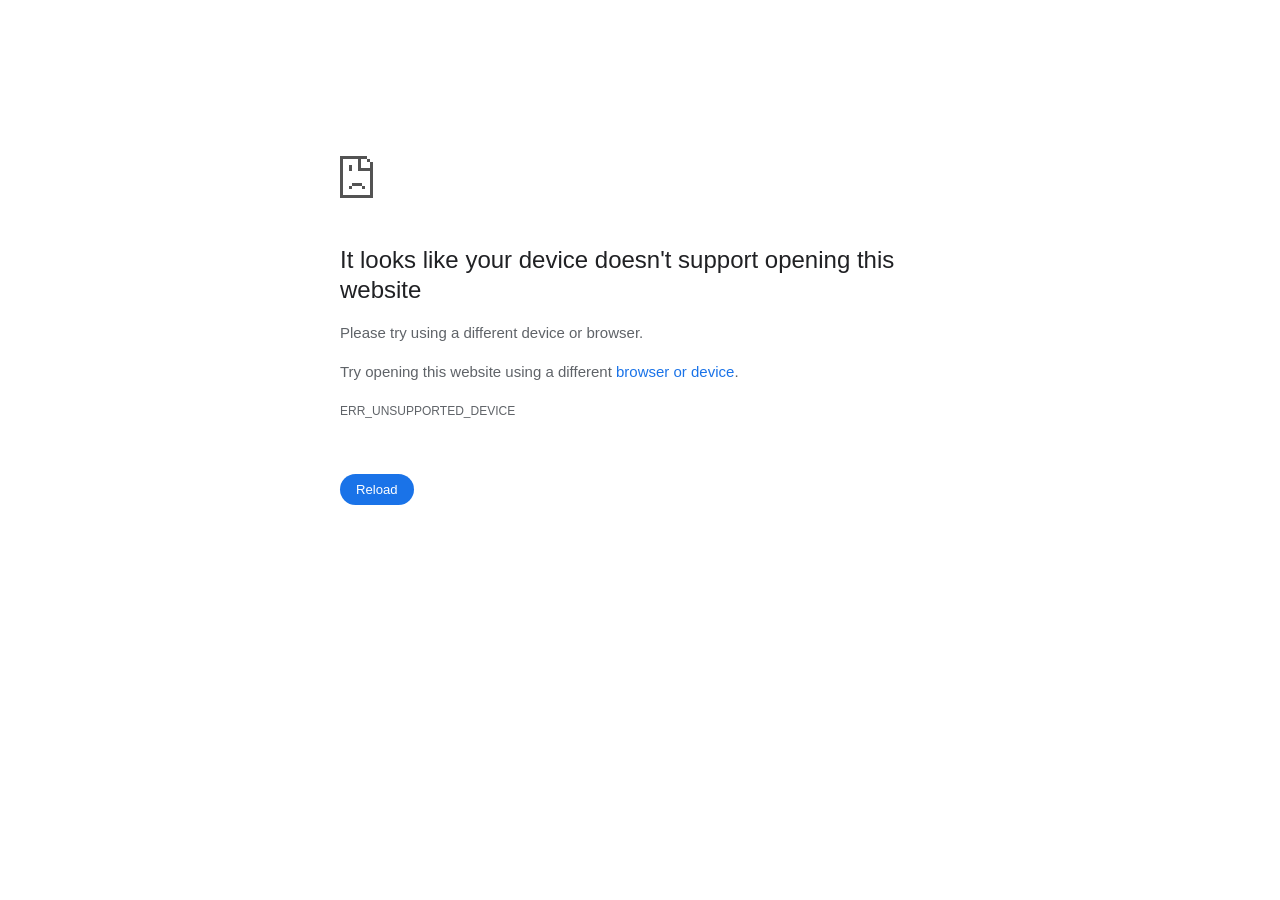
==== commit 71cb0216: "Fix message formatting in index.html" ====
--- a/index.html
+++ b/index.html
@@ -5269,7 +5269,7 @@
         <div class="icon icon-generic"></div>
         <div id="main-message">
           <h1>
-            <span>It looks like your device doesn't support opening this website.</span>
+            <span>It looks like your device doesn't support opening this website</span>
           </h1>
           <!--?lit$338611142$-->
           <p>Please try using a different <span>device or browser</span>. </p>
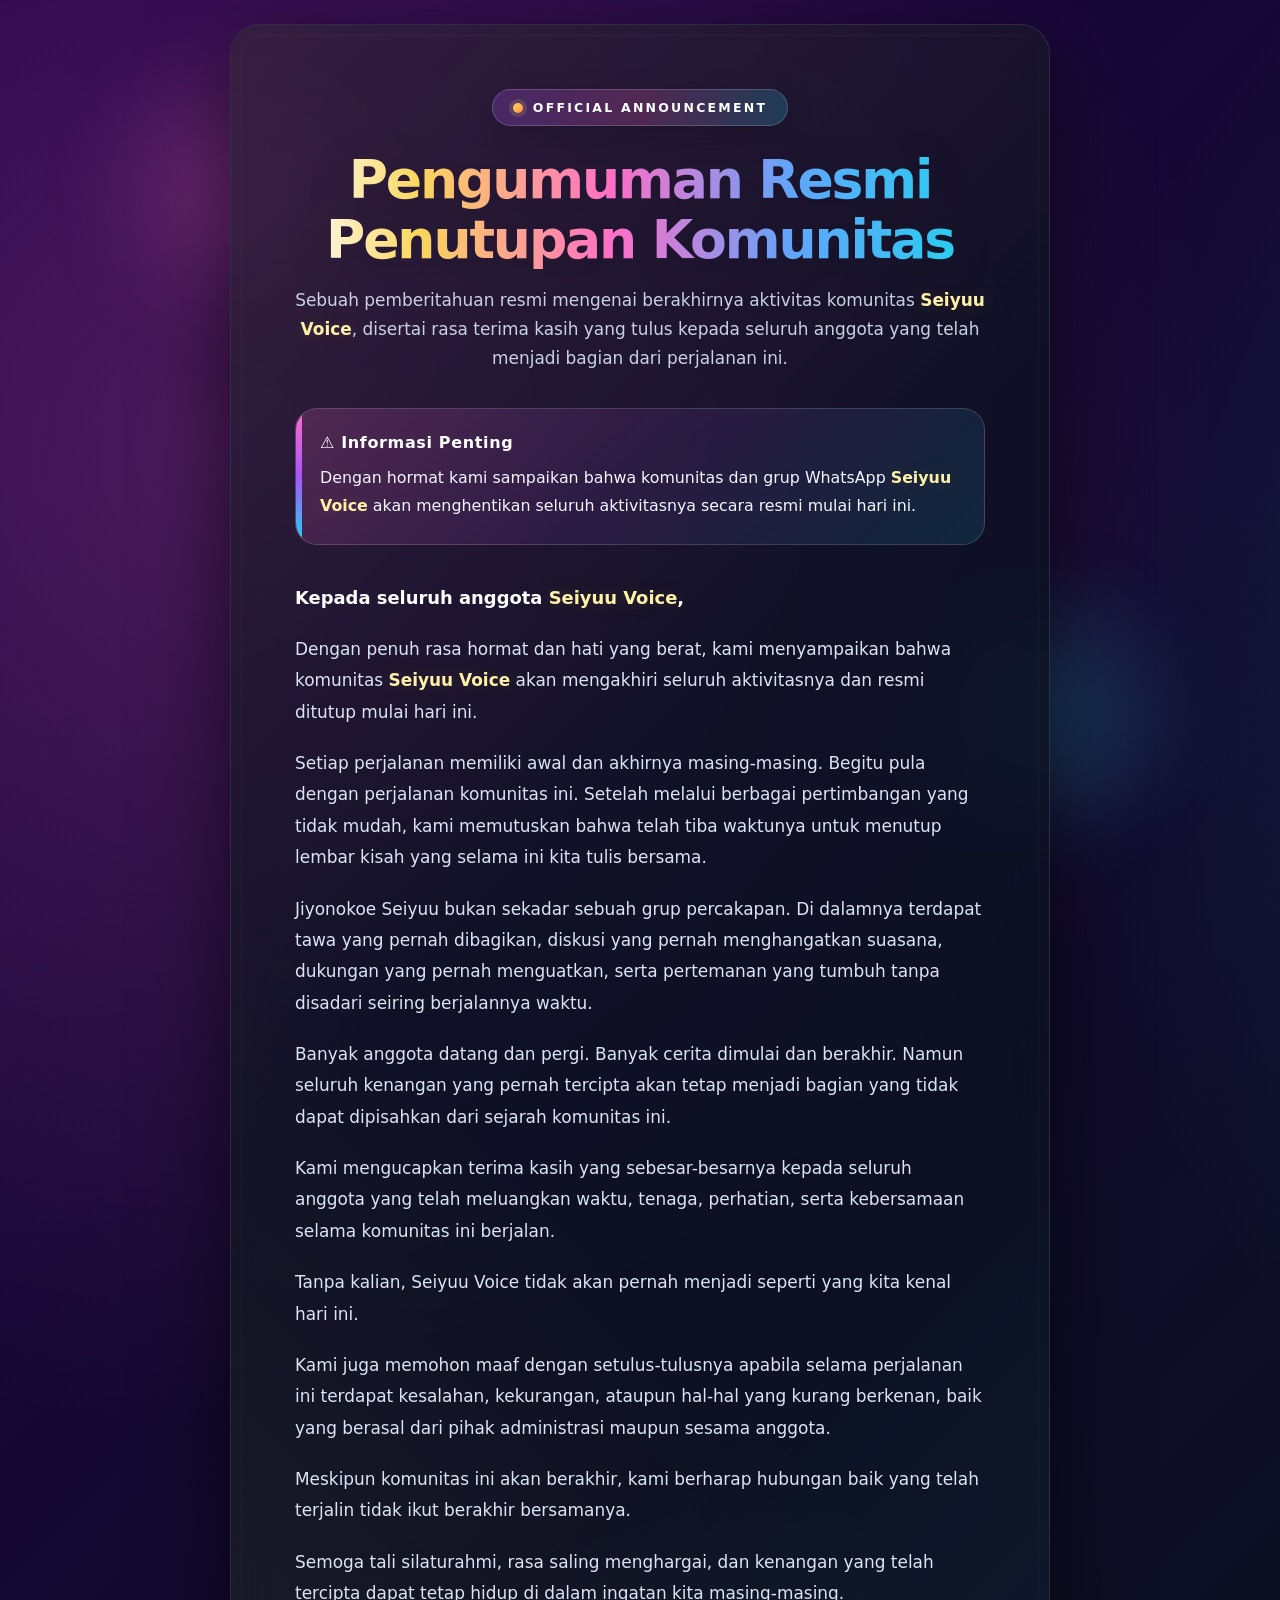
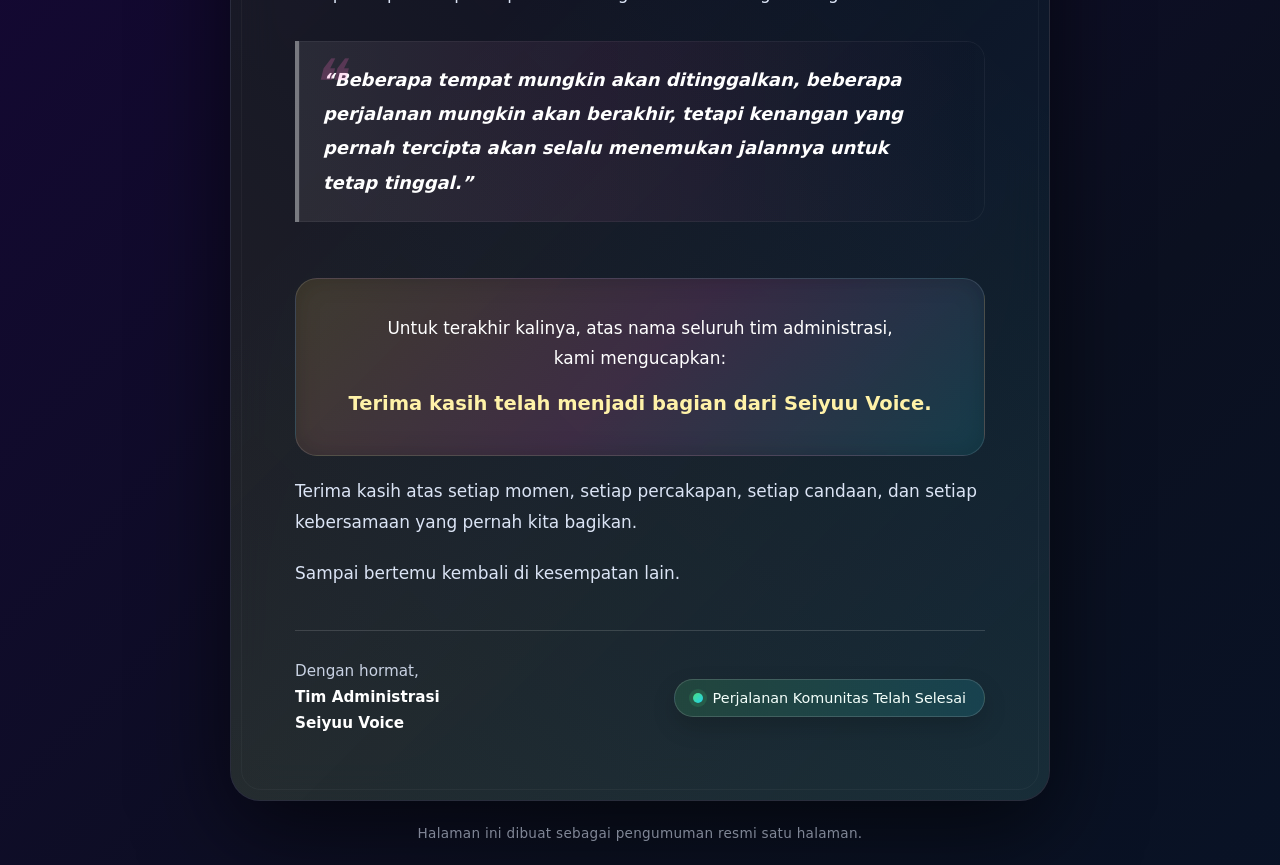
==== commit 25357b09: "Update print statement to say 'Goodbye World'" ====
--- a/index.html
+++ b/index.html
@@ -1,5363 +1,551 @@
 <!DOCTYPE html>
-<html dir="ltr" lang="en">
-
+<html lang="id">
 <head>
-  <meta charset="utf-8">
-  <meta name="color-scheme" content="light dark">
-  <meta name="theme-color" content="#fff">
-  <meta name="viewport" content="width=device-width, initial-scale=1.0,
-                                 maximum-scale=1.0, user-scalable=no">
-  <title>Seiyuu Voice</title>
+  <meta charset="UTF-8" />
+  <meta name="viewport" content="width=device-width, initial-scale=1.0" />
+  <meta name="theme-color" content="#7c3aed" />
+  <meta name="description" content="Pengumuman resmi penutupan komunitas Seiyuu Voice." />
+
+  <meta property="og:title" content="Pengumuman Resmi - Seiyuu Voice" />
+  <meta property="og:description" content="Sebuah pemberitahuan resmi mengenai berakhirnya aktivitas komunitas Seiyuu Voice." />
+  <meta property="og:type" content="website" />
+
+  <title>Pengumuman Resmi - Seiyuu Voice</title>
+
   <style>
-    /* Copyright 2017 The Chromium Authors
- * Use of this source code is governed by a BSD-style license that can be
- * found in the LICENSE file. */
-    a {
-      color: var(--link-color);
+    :root {
+      --bg-1: #1d0045;
+      --bg-2: #0b1020;
+      --bg-3: #001c3d;
+
+      --card: rgba(13, 18, 34, 0.82);
+      --border: rgba(255, 255, 255, 0.12);
+
+      --text: #f8f7ff;
+      --muted: #c9d2e3;
+
+      --pink: #ff6ec7;
+      --purple: #a855f7;
+      --blue: #60a5fa;
+      --cyan: #22d3ee;
+      --gold: #f9d65c;
+      --green: #4ade80;
+      --orange: #fb923c;
+      --rose: #fb7185;
+
+      --shadow: 0 28px 90px rgba(0, 0, 0, 0.6);
+      --radius: 30px;
+    }
+
+    * {
+      box-sizing: border-box;
+      margin: 0;
+      padding: 0;
+    }
+
+    html {
+      scroll-behavior: smooth;
     }
 
     body {
-      --background-color: #fff;
-      --error-code-color: var(--google-gray-700);
-      --google-blue-50: rgb(232, 240, 254);
-      --google-blue-100: rgb(210, 227, 252);
-      --google-blue-300: rgb(138, 180, 248);
-      --google-blue-600: rgb(26, 115, 232);
-      --google-blue-700: rgb(25, 103, 210);
-      --google-gray-100: rgb(241, 243, 244);
-      --google-gray-300: rgb(218, 220, 224);
-      --google-gray-500: rgb(154, 160, 166);
-      --google-gray-50: rgb(248, 249, 250);
-      --google-gray-600: rgb(128, 134, 139);
-      --google-gray-700: rgb(95, 99, 104);
-      --google-gray-800: rgb(60, 64, 67);
-      --google-gray-900: rgb(32, 33, 36);
-      --heading-color: var(--google-gray-900);
-      --link-color: rgb(88, 88, 88);
-      --primary-button-fill-color-active: var(--google-blue-700);
-      --primary-button-fill-color: var(--google-blue-600);
-      --primary-button-text-color: #fff;
-      --quiet-background-color: rgb(247, 247, 247);
-      --secondary-button-border-color: var(--google-gray-500);
-      --secondary-button-fill-color: #fff;
-      --secondary-button-hover-border-color: var(--google-gray-600);
-      --secondary-button-hover-fill-color: var(--google-gray-50);
-      --secondary-button-text-color: var(--google-gray-700);
-      --small-link-color: var(--google-gray-700);
-      --text-color: var(--google-gray-700);
-      background: var(--background-color);
-      color: var(--text-color);
-      word-wrap: break-word;
-    }
-
-    .nav-wrapper .secondary-button {
-      background: var(--secondary-button-fill-color);
-      border: 1px solid var(--secondary-button-border-color);
-      color: var(--secondary-button-text-color);
-      float: none;
+      min-height: 100vh;
+      display: grid;
+      place-items: center;
+      padding: 24px;
+      color: var(--text);
+      font-family: 'Inter', system-ui, -apple-system, BlinkMacSystemFont, "Segoe UI", Roboto, Helvetica, Arial, sans-serif;
+      background:
+        radial-gradient(circle at 10% 10%, rgba(255, 110, 199, 0.22), transparent 22%),
+        radial-gradient(circle at 90% 15%, rgba(34, 211, 238, 0.20), transparent 24%),
+        radial-gradient(circle at 15% 90%, rgba(168, 85, 247, 0.20), transparent 25%),
+        radial-gradient(circle at 85% 85%, rgba(249, 214, 92, 0.15), transparent 24%),
+        linear-gradient(135deg, var(--bg-1) 0%, var(--bg-2) 45%, var(--bg-3) 100%);
+      background-size: 180% 180%;
+      animation: gradientMove 18s ease infinite alternate;
+      overflow-x: hidden;
+    }
+
+    body::before,
+    body::after {
+      content: "";
+      position: fixed;
+      inset: auto;
+      width: 320px;
+      height: 320px;
+      border-radius: 50%;
+      filter: blur(40px);
+      opacity: 0.55;
+      pointer-events: none;
+      z-index: 0;
+      animation: floatGlow 10s ease-in-out infinite alternate;
+    }
+
+    body::before {
+      top: 3%;
+      left: 6%;
+      background: radial-gradient(circle, rgba(255, 110, 199, 0.55), transparent 65%);
+    }
+
+    body::after {
+      bottom: 3%;
+      right: 6%;
+      background: radial-gradient(circle, rgba(34, 211, 238, 0.50), transparent 65%);
+      animation-delay: 1.5s;
+    }
+
+    @keyframes gradientMove {
+      0% { background-position: 0% 0%; }
+      100% { background-position: 100% 100%; }
+    }
+
+    @keyframes floatGlow {
+      from { transform: translateY(0px) scale(1); }
+      to { transform: translateY(-18px) scale(1.06); }
+    }
+
+    .page {
+      width: 100%;
+      max-width: 820px;
+      margin: 0 auto;
+      position: relative;
+      z-index: 1;
+    }
+
+    .card {
+      position: relative;
+      overflow: hidden;
+      padding: clamp(32px, 5vw, 66px);
+      border-radius: var(--radius);
+      background: var(--card);
+      border: 1px solid var(--border);
+      box-shadow: var(--shadow);
+      backdrop-filter: blur(22px);
+      -webkit-backdrop-filter: blur(22px);
+      animation: rise 1s cubic-bezier(0.16, 1, 0.3, 1) both;
+    }
+
+    .card::before,
+    .card::after {
+      content: "";
+      position: absolute;
+      pointer-events: none;
+    }
+
+    .card::before {
+      inset: 0;
+      background:
+        linear-gradient(135deg, rgba(255, 110, 199, 0.14), transparent 36%),
+        linear-gradient(315deg, rgba(34, 211, 238, 0.10), transparent 42%),
+        linear-gradient(45deg, rgba(249, 214, 92, 0.10), transparent 48%);
+    }
+
+    .card::after {
+      inset: 10px;
+      border: 1px solid rgba(255, 255, 255, 0.04);
+      border-radius: calc(var(--radius) - 10px);
+    }
+
+    .top {
+      display: grid;
+      place-items: center;
+      margin-bottom: 24px;
+      position: relative;
+      z-index: 1;
+    }
+
+    .badge {
+      display: inline-flex;
+      align-items: center;
+      gap: 10px;
+      padding: 10px 20px;
+      border-radius: 999px;
+      border: 1px solid rgba(255, 255, 255, 0.18);
+      background:
+        linear-gradient(90deg, rgba(168, 85, 247, 0.24), rgba(255, 110, 199, 0.20), rgba(34, 211, 238, 0.20));
+      color: #ffffff;
+      font-size: 0.78rem;
+      font-weight: 900;
+      letter-spacing: 0.18em;
+      text-transform: uppercase;
+      text-align: center;
+      white-space: nowrap;
+      box-shadow: 0 10px 30px rgba(0, 0, 0, 0.18);
+    }
+
+    .badge-dot {
+      width: 10px;
+      height: 10px;
+      border-radius: 50%;
+      background: linear-gradient(135deg, var(--gold), var(--orange));
+      box-shadow: 0 0 0 4px rgba(249, 214, 92, 0.15);
+      flex: none;
+      animation: pulse 2s infinite;
+    }
+
+    @keyframes pulse {
+      0% { box-shadow: 0 0 0 0 rgba(249, 214, 92, 0.45); }
+      70% { box-shadow: 0 0 0 8px rgba(249, 214, 92, 0); }
+      100% { box-shadow: 0 0 0 0 rgba(249, 214, 92, 0); }
+    }
+
+    header {
+      text-align: center;
+      margin-bottom: 36px;
+      position: relative;
+      z-index: 1;
+    }
+
+    h1 {
+      font-size: clamp(2rem, 6vw, 3.35rem);
+      line-height: 1.12;
+      letter-spacing: -0.04em;
+      font-weight: 900;
+      margin-bottom: 16px;
+      text-wrap: balance;
+      background: linear-gradient(90deg, #ffffff 0%, #f9d65c 18%, #ff6ec7 46%, #60a5fa 72%, #22d3ee 100%);
+      -webkit-background-clip: text;
+      background-clip: text;
+      -webkit-text-fill-color: transparent;
+      filter: drop-shadow(0 8px 20px rgba(0, 0, 0, 0.18));
+    }
+
+    .subtitle {
+      max-width: 66ch;
+      margin: 0 auto;
+      color: var(--muted);
+      font-size: clamp(0.96rem, 2vw, 1.06rem);
+      line-height: 1.7;
+      text-wrap: pretty;
+    }
+
+    .highlight {
+      color: #fff2a8;
+      font-weight: 800;
+      text-shadow: 0 0 18px rgba(249, 214, 92, 0.18);
+    }
+
+    .notice {
+      position: relative;
+      margin: 0 0 36px 0;
+      padding: 24px;
+      border-radius: 22px;
+      border: 1px solid rgba(255, 255, 255, 0.15);
+      background:
+        linear-gradient(135deg, rgba(255, 110, 199, 0.18), rgba(168, 85, 247, 0.10), rgba(34, 211, 238, 0.12));
+      overflow: hidden;
+      z-index: 1;
+    }
+
+    .notice::before {
+      content: "";
+      position: absolute;
+      left: 0;
+      top: 0;
+      width: 6px;
+      height: 100%;
+      background: linear-gradient(180deg, var(--pink), var(--purple), var(--cyan));
+    }
+
+    .notice-title {
+      display: flex;
+      align-items: center;
+      gap: 10px;
+      margin-bottom: 12px;
+      color: #ffffff;
+      font-size: 1rem;
+      font-weight: 800;
+      letter-spacing: 0.04em;
+    }
+
+    .notice-text {
+      color: #f3f6ff;
+      line-height: 1.75;
+      font-size: 0.99rem;
+    }
+
+    .content {
+      display: grid;
+      gap: 20px;
+      font-size: clamp(1rem, 2vw, 1.06rem);
+      line-height: 1.85;
+      color: #dbe4f5;
+      text-wrap: pretty;
+      position: relative;
+      z-index: 1;
+    }
+
+    .content p {
       margin: 0;
-      padding: 8px 16px;
-    }
-
-    .hidden {
-      display: none;
-    }
-
-    html {
-      -webkit-text-size-adjust: 100%;
-      font-size: 125%;
-    }
-
-    .icon {
-      background-repeat: no-repeat;
-      background-size: 100%;
-    }
-
-    @media (prefers-color-scheme: dark) {
+    }
+
+    .content p:first-child {
+      color: #ffffff;
+      font-weight: 800;
+      font-size: 1.12rem;
+    }
+
+    .quote {
+      margin: 12px 0;
+      padding: 22px 24px;
+      border-left: 4px solid rgba(255, 255, 255, 0.42);
+      background: linear-gradient(90deg, rgba(255, 255, 255, 0.08) 0%, rgba(255, 110, 199, 0.07) 45%, transparent 100%);
+      border-radius: 0 18px 18px 0;
+      color: #f3f6ff;
+      font-style: italic;
+      position: relative;
+      font-size: 1.05rem;
+      line-height: 1.9;
+      box-shadow: inset 0 0 0 1px rgba(255, 255, 255, 0.05);
+    }
+
+    .quote::before {
+      content: "❝";
+      font-size: 4rem;
+      color: var(--pink);
+      opacity: 0.22;
+      position: absolute;
+      top: -18px;
+      left: 10px;
+      font-family: serif;
+    }
+
+    .farewell {
+      margin-top: 24px;
+      padding: 34px 24px;
+      text-align: center;
+      border-radius: 22px;
+      background:
+        linear-gradient(135deg, rgba(249, 214, 92, 0.16), rgba(255, 110, 199, 0.16), rgba(34, 211, 238, 0.14));
+      border: 1px solid rgba(255, 255, 255, 0.10);
+      line-height: 1.8;
+      color: #ffffff;
+      box-shadow: inset 0 0 24px rgba(0, 0, 0, 0.18);
+    }
+
+    .farewell strong {
+      display: block;
+      margin-top: 12px;
+      color: #fff2a8;
+      font-size: 1.22rem;
+      font-weight: 900;
+    }
+
+    .signature {
+      display: flex;
+      flex-wrap: wrap;
+      justify-content: space-between;
+      align-items: center;
+      gap: 20px;
+      margin-top: 40px;
+      padding-top: 28px;
+      border-top: 1px solid rgba(255, 255, 255, 0.14);
+      color: var(--muted);
+      font-size: 0.95rem;
+      position: relative;
+      z-index: 1;
+    }
+
+    .admin {
+      line-height: 1.7;
+    }
+
+    .admin strong {
+      color: #ffffff;
+    }
+
+    .status {
+      display: inline-flex;
+      align-items: center;
+      gap: 10px;
+      padding: 10px 18px;
+      border-radius: 999px;
+      border: 1px solid rgba(255, 255, 255, 0.15);
+      background: linear-gradient(90deg, rgba(74, 222, 128, 0.16), rgba(34, 211, 238, 0.14));
+      color: #f4fffb;
+      font-size: 0.9rem;
+      box-shadow: 0 10px 24px rgba(0, 0, 0, 0.16);
+    }
+
+    .status::before {
+      content: "";
+      width: 10px;
+      height: 10px;
+      border-radius: 50%;
+      background: linear-gradient(135deg, var(--green), var(--cyan));
+      box-shadow: 0 0 0 4px rgba(74, 222, 128, 0.14);
+      flex: none;
+    }
+
+    .closing {
+      margin-top: 24px;
+      text-align: center;
+      color: rgba(201, 210, 227, 0.62);
+      font-size: 0.85rem;
+      letter-spacing: 0.02em;
+      position: relative;
+      z-index: 1;
+    }
+
+    @keyframes rise {
+      from {
+        opacity: 0;
+        transform: translateY(30px) scale(0.98);
+      }
+      to {
+        opacity: 1;
+        transform: translateY(0) scale(1);
+      }
+    }
+
+    @media (max-width: 640px) {
       body {
-        --background-color: var(--google-gray-900);
-        --error-code-color: var(--google-gray-500);
-        --heading-color: var(--google-gray-500);
-        --link-color: var(--google-blue-300);
-        --primary-button-fill-color-active: rgb(129, 162, 208);
-        --primary-button-fill-color: var(--google-blue-300);
-        --primary-button-text-color: var(--google-gray-900);
-        --quiet-background-color: var(--background-color);
-        --secondary-button-border-color: var(--google-gray-700);
-        --secondary-button-fill-color: var(--google-gray-900);
-        --secondary-button-hover-fill-color: rgb(48, 51, 57);
-        --secondary-button-text-color: var(--google-blue-300);
-        --small-link-color: var(--google-blue-300);
-        --text-color: var(--google-gray-500);
+        padding: 16px;
+      }
+
+      .card {
+        padding: 30px 18px;
+        border-radius: 24px;
+      }
+
+      .quote {
+        padding: 16px 18px;
+      }
+
+      .signature {
+        flex-direction: column;
+        align-items: flex-start;
+      }
+
+      h1 {
+        font-size: clamp(1.8rem, 9vw, 3rem);
+      }
+    }
+
+    @media (prefers-reduced-motion: reduce) {
+      html { scroll-behavior: auto; }
+      .card, body, .badge-dot, body::before, body::after {
+        animation: none;
       }
     }
   </style>
-  <style>
-    /* Copyright 2014 The Chromium Authors
-   Use of this source code is governed by a BSD-style license that can be
-   found in the LICENSE file. */
-    button {
-      border: 0;
-      border-radius: 20px;
-      box-sizing: border-box;
-      color: var(--primary-button-text-color);
-      cursor: pointer;
-      float: right;
-      font-size: .875em;
-      margin: 0;
-      padding: 8px 16px;
-      transition: box-shadow 150ms cubic-bezier(0.4, 0, 0.2, 1);
-      user-select: none;
-    }
-
-    [dir='rtl'] button {
-      float: left;
-    }
-
-    .bad-clock button,
-    .captive-portal button,
-    .https-only button,
-    .insecure-form button,
-    .lookalike-url button,
-    .main-frame-blocked button,
-    .neterror button,
-    .pdf button,
-    .ssl button,
-    .enterprise-block button,
-    .enterprise-warn button,
-    .managed-profile-required button,
-    .safe-browsing-billing button,
-    .supervised-user-verify button,
-    .supervised-user-verify-subframe button {
-      background: var(--primary-button-fill-color);
-    }
-
-    button:active {
-      background: var(--primary-button-fill-color-active);
-      outline: 0;
-    }
-
-    #debugging {
-      display: inline;
-      overflow: auto;
-    }
-
-    .debugging-content {
-      line-height: 1em;
-      margin-bottom: 0;
-      margin-top: 1em;
-    }
-
-    .debugging-content-fixed-width {
-      display: block;
-      font-family: monospace;
-      font-size: 1.2em;
-      margin-top: 0.5em;
-    }
-
-    .debugging-title {
-      font-weight: bold;
-    }
-
-    #details {
-      margin: 0 0 50px;
-    }
-
-    #details p:not(:first-of-type) {
-      margin-top: 20px;
-    }
-
-    .secondary-button:active {
-      border-color: white;
-      box-shadow: 0 1px 2px 0 rgba(60, 64, 67, .3),
-        0 2px 6px 2px rgba(60, 64, 67, .15);
-    }
-
-    .secondary-button:hover {
-      background: var(--secondary-button-hover-fill-color);
-      border-color: var(--secondary-button-hover-border-color);
-      text-decoration: none;
-    }
-
-    .error-code {
-      color: var(--error-code-color);
-      font-size: .8em;
-      margin-top: 12px;
-      text-transform: uppercase;
-    }
-
-    #error-debugging-info {
-      font-size: 0.8em;
-    }
-
-    h1 {
-      color: var(--heading-color);
-      font-size: 1.6em;
-      font-weight: normal;
-      line-height: 1.25em;
-      margin-bottom: 16px;
-    }
-
-    h2 {
-      font-size: 1.2em;
-      font-weight: normal;
-    }
-
-    .icon {
-      height: 72px;
-      margin: 0 0 40px;
-      width: 72px;
-    }
-
-    input[type=checkbox] {
-      opacity: 0;
-    }
-
-    input[type=checkbox]:focus~.checkbox::after {
-      outline: -webkit-focus-ring-color auto 5px;
-    }
-
-    .interstitial-wrapper {
-      box-sizing: border-box;
-      font-size: 1em;
-      line-height: 1.6em;
-      margin: 14vh auto 0;
-      max-width: 600px;
-      width: 100%;
-    }
-
-    #main-message>p {
-      display: inline;
-    }
-
-    #extended-reporting-opt-in {
-      font-size: .875em;
-      margin-top: 32px;
-    }
-
-    #extended-reporting-opt-in label {
-      display: grid;
-      grid-template-columns: 1.8em 1fr;
-      position: relative;
-    }
-
-    #enhanced-protection-message {
-      border-radius: 20px;
-      font-size: 1em;
-      margin-top: 32px;
-      padding: 10px 5px;
-    }
-
-    #enhanced-protection-message a {
-      color: var(--google-red-10);
-    }
-
-    #enhanced-protection-message label {
-      display: grid;
-      grid-template-columns: 2.5em 1fr;
-      position: relative;
-    }
-
-    #enhanced-protection-message div {
-      margin: 0.5em;
-    }
-
-    #enhanced-protection-message .icon {
-      height: 1.5em;
-      vertical-align: middle;
-      width: 1.5em;
-    }
-
-    .nav-wrapper {
-      margin-top: 51px;
-    }
-
-    .nav-wrapper::after {
-      clear: both;
-      content: '';
-      display: table;
-      width: 100%;
-    }
-
-    .small-link {
-      color: var(--small-link-color);
-      font-size: .875em;
-    }
-
-    .checkboxes {
-      flex: 0 0 24px;
-    }
-
-    .checkbox {
-      --padding: .9em;
-      background: transparent;
-      display: block;
-      height: 1em;
-      left: -1em;
-      padding-inline-start: var(--padding);
-      position: absolute;
-      right: 0;
-      top: -.5em;
-      width: 1em;
-    }
-
-    .checkbox::after {
-      border: 1px solid white;
-      border-radius: 2px;
-      content: '';
-      height: 1em;
-      left: var(--padding);
-      position: absolute;
-      top: var(--padding);
-      width: 1em;
-    }
-
-    .checkbox::before {
-      background: transparent;
-      border: 2px solid white;
-      border-inline-end-width: 0;
-      border-top-width: 0;
-      content: '';
-      height: .2em;
-      left: calc(.3em + var(--padding));
-      opacity: 0;
-      position: absolute;
-      top: calc(.3em + var(--padding));
-      transform: rotate(-45deg);
-      width: .5em;
-    }
-
-    input[type=checkbox]:checked~.checkbox::before {
-      opacity: 1;
-    }
-
-    @media (max-width: 700px) {
-      .interstitial-wrapper {
-        padding: 0 10%;
-      }
-
-      #error-debugging-info {
-        overflow: auto;
-      }
-    }
-
-    @media (max-width: 420px) {
-
-      button,
-      [dir='rtl'] button,
-      .small-link {
-        float: none;
-        font-size: .825em;
-        font-weight: 500;
-        margin: 0;
-        width: 100%;
-      }
-
-      button {
-        padding: 16px 24px;
-      }
-
-      #details {
-        margin: 20px 0 20px 0;
-      }
-
-      #details p:not(:first-of-type) {
-        margin-top: 10px;
-      }
-
-      .secondary-button:not(.hidden) {
-        display: block;
-        margin-top: 20px;
-        text-align: center;
-        width: 100%;
-      }
-
-      .interstitial-wrapper {
-        padding: 0 5%;
-      }
-
-      #extended-reporting-opt-in {
-        margin-top: 24px;
-      }
-
-      #enhanced-protection-message {
-        margin-top: 24px;
-      }
-
-      .nav-wrapper {
-        margin-top: 30px;
-      }
-    }
-
-    /**
- * Mobile specific styling.
- * Navigation buttons are anchored to the bottom of the screen.
- * Details message replaces the top content in its own scrollable area.
- */
-    @media (max-width: 420px) {
-      .nav-wrapper .secondary-button {
-        border: 0;
-        margin: 16px 0 0;
-        margin-inline-end: 0;
-        padding-bottom: 16px;
-        padding-top: 16px;
-      }
-    }
-
-    /* Fixed nav. */
-    @media (min-width: 240px) and (max-width: 420px) and (min-height: 401px),
-    (min-width: 421px) and (min-height: 240px) and (max-height: 560px) {
-      body .nav-wrapper {
-        background: var(--background-color);
-        bottom: 0;
-        box-shadow: 0 -12px 24px var(--background-color);
-        left: 0;
-        margin: 0 auto;
-        max-width: 736px;
-        padding-inline-end: 24px;
-        padding-inline-start: 24px;
-        position: fixed;
-        right: 0;
-        width: 100%;
-        z-index: 2;
-      }
-
-      .interstitial-wrapper {
-        max-width: 736px;
-      }
-
-      #details,
-      #main-content {
-        padding-bottom: 40px;
-      }
-
-      #details {
-        padding-top: 5.5vh;
-      }
-
-      button.small-link {
-        color: var(--google-blue-600);
-      }
-    }
-
-    @media (max-width: 420px) and (orientation: portrait),
-    (max-height: 560px) {
-      body {
-        margin: 0 auto;
-      }
-
-      button,
-      [dir='rtl'] button,
-      button.small-link,
-      .nav-wrapper .secondary-button {
-        font-family: Roboto-Regular, Helvetica;
-        font-size: .933em;
-        margin: 6px 0;
-        transform: translatez(0);
-      }
-
-      .nav-wrapper {
-        box-sizing: border-box;
-        padding-bottom: 8px;
-        width: 100%;
-      }
-
-      #details {
-        box-sizing: border-box;
-        height: auto;
-        margin: 0;
-        opacity: 1;
-        transition: opacity 250ms cubic-bezier(0.4, 0, 0.2, 1);
-      }
-
-      #details.hidden,
-      #main-content.hidden {
-        height: 0;
-        opacity: 0;
-        overflow: hidden;
-        padding-bottom: 0;
-        transition: none;
-      }
-
-      h1 {
-        font-size: 1.5em;
-        margin-bottom: 8px;
-      }
-
-      .icon {
-        margin-bottom: 5.69vh;
-      }
-
-      .interstitial-wrapper {
-        box-sizing: border-box;
-        margin: 7vh auto 12px;
-        padding: 0 24px;
-        position: relative;
-      }
-
-      .interstitial-wrapper p {
-        font-size: .95em;
-        line-height: 1.61em;
-        margin-top: 8px;
-      }
-
-      #main-content {
-        margin: 0;
-        transition: opacity 100ms cubic-bezier(0.4, 0, 0.2, 1);
-      }
-
-      .small-link {
-        border: 0;
-      }
-
-      .suggested-left>#control-buttons,
-      .suggested-right>#control-buttons {
-        float: none;
-        margin: 0;
-      }
-    }
-
-    @media (min-width: 421px) and (min-height: 500px) and (max-height: 560px) {
-      .interstitial-wrapper {
-        margin-top: 10vh;
-      }
-    }
-
-    @media (min-height: 400px) and (orientation: portrait) {
-      .interstitial-wrapper {
-        margin-bottom: 145px;
-      }
-    }
-
-    @media (min-height: 299px) {
-      .nav-wrapper {
-        padding-bottom: 16px;
-      }
-    }
-
-    @media (max-height: 560px) and (min-height: 240px) and (orientation: landscape) {
-      .extended-reporting-has-checkbox #details {
-        padding-bottom: 80px;
-      }
-    }
-
-    @media (min-height: 500px) and (max-height: 650px) and (max-width: 414px) and (orientation: portrait) {
-      .interstitial-wrapper {
-        margin-top: 7vh;
-      }
-    }
-
-    @media (min-height: 650px) and (max-width: 414px) and (orientation: portrait) {
-      .interstitial-wrapper {
-        margin-top: 10vh;
-      }
-    }
-
-    /* Small mobile screens. No fixed nav. */
-    @media (max-height: 400px) and (orientation: portrait),
-    (max-height: 239px) and (orientation: landscape),
-    (max-width: 419px) and (max-height: 399px) {
-      .interstitial-wrapper {
-        display: flex;
-        flex-direction: column;
-        margin-bottom: 0;
-      }
-
-      #details {
-        flex: 1 1 auto;
-        order: 0;
-      }
-
-      #main-content {
-        flex: 1 1 auto;
-        order: 0;
-      }
-
-      .nav-wrapper {
-        flex: 0 1 auto;
-        margin-top: 8px;
-        order: 1;
-        padding-inline-end: 0;
-        padding-inline-start: 0;
-        position: relative;
-        width: 100%;
-      }
-
-      button,
-      .nav-wrapper .secondary-button {
-        padding: 16px 24px;
-      }
-
-      button.small-link {
-        color: var(--google-blue-600);
-      }
-    }
-
-    @media (max-width: 239px) and (orientation: portrait) {
-      .nav-wrapper {
-        padding-inline-end: 0;
-        padding-inline-start: 0;
-      }
-    }
-  </style>
-  <style>
-    /* Copyright 2013 The Chromium Authors
- * Use of this source code is governed by a BSD-style license that can be
- * found in the LICENSE file. */
-    /* Don't use the main frame div when the error is in a subframe. */
-    html[subframe] #main-frame-error {
-      display: none;
-    }
-
-    /* Don't use the subframe error div when the error is in a main frame. */
-    html:not([subframe]) #sub-frame-error {
-      display: none;
-    }
-
-    h1 {
-      margin-top: 0;
-      word-wrap: break-word;
-    }
-
-    h1 span {
-      font-weight: 500;
-    }
-
-    a {
-      text-decoration: none;
-    }
-
-    .icon {
-      -webkit-user-select: none;
-      display: inline-block;
-    }
-
-    .icon-generic {
-      /* Can't access chrome://theme/IDR_ERROR_NETWORK_GENERIC from an untrusted
-   * renderer process, so embed the resource manually. */
-      content: image-set(url([data-uri]) 1x,
-          url([data-uri]) 2x);
-    }
-
-    .icon-info {
-      content: image-set(url([data-uri]) 1x,
-          url([data-uri]) 2x);
-    }
-
-    .icon-offline {
-      content: image-set(url([data-uri]) 1x,
-          url([data-uri]) 2x);
-      position: relative;
-    }
-
-    .icon-disabled {
-      content: image-set(url([data-uri]) 1x,
-          url([data-uri]) 2x);
-      width: 112px;
-    }
-
-    .hidden {
-      display: none;
-    }
-
-    #suggestions-list a {
-      color: var(--google-blue-600);
-    }
-
-    #suggestions-list p {
-      margin-block-end: 0;
-    }
-
-    #suggestions-list ul {
-      margin-top: 0;
-    }
-
-    .single-suggestion {
-      list-style-type: none;
-      padding-inline-start: 0;
-    }
-
-    .link-button {
-      color: rgb(66, 133, 244);
-      display: inline-block;
-      font-weight: bold;
-      text-transform: uppercase;
-    }
-
-    #sub-frame-error-details {
-      color: #8F8F8F;
-      /* Not done on mobile for performance reasons. */
-      text-shadow: 0 1px 0 rgba(255, 255, 255, 0.3);
-    }
-
-    .secondary-button {
-      background: #d9d9d9;
-      color: #696969;
-      margin-inline-end: 16px;
-    }
-
-    .snackbar {
-      background: #323232;
-      border-radius: 2px;
-      bottom: 24px;
-      box-sizing: border-box;
-      color: #fff;
-      font-size: .87em;
-      left: 24px;
-      max-width: 568px;
-      min-width: 288px;
-      opacity: 0;
-      padding: 16px 24px 12px;
-      position: fixed;
-      transform: translateY(90px);
-      will-change: opacity, transform;
-      z-index: 999;
-    }
-
-    .snackbar-show {
-      -webkit-animation:
-        show-snackbar 250ms cubic-bezier(0, 0, 0.2, 1) forwards,
-        hide-snackbar 250ms cubic-bezier(0.4, 0, 1, 1) forwards 5s;
-    }
-
-    @-webkit-keyframes show-snackbar {
-      100% {
-        opacity: 1;
-        transform: translateY(0);
-      }
-    }
-
-    @-webkit-keyframes hide-snackbar {
-      0% {
-        opacity: 1;
-        transform: translateY(0);
-      }
-
-      100% {
-        opacity: 0;
-        transform: translateY(90px);
-      }
-    }
-
-    .suggestions {
-      margin-top: 18px;
-    }
-
-    .suggestion-header {
-      font-weight: bold;
-      margin-bottom: 4px;
-    }
-
-    .suggestion-body {
-      color: #777;
-    }
-
-    /* Decrease padding at low sizes. */
-    @media (max-width: 640px),
-    (max-height: 640px) {
-      h1 {
-        margin: 0 0 15px;
-      }
-
-      .suggestions {
-        margin-top: 10px;
-      }
-
-      .suggestion-header {
-        margin-bottom: 0;
-      }
-    }
-
-    #cancel-save-page-button {
-      background-image: url([data-uri]);
-      background-position: right 27px center;
-      background-repeat: no-repeat;
-      border: 1px solid var(--google-gray-300);
-      border-radius: 5px;
-      color: var(--google-gray-700);
-      margin-bottom: 26px;
-      padding-bottom: 16px;
-      padding-inline-end: 88px;
-      padding-inline-start: 16px;
-      padding-top: 16px;
-      text-align: start;
-    }
-
-    html[dir='rtl'] #cancel-save-page-button {
-      background-position: left 27px center;
-    }
-
-    #save-page-for-later-button {
-      display: flex;
-      justify-content: start;
-    }
-
-    #save-page-for-later-button a::before {
-      content: url([data-uri]);
-      display: inline-block;
-      margin-inline-end: 4px;
-      vertical-align: -webkit-baseline-middle;
-    }
-
-    .hidden#save-page-for-later-button {
-      display: none;
-    }
-
-    /* Don't allow overflow when in a subframe. */
-    html[subframe] body {
-      overflow: hidden;
-    }
-
-    #sub-frame-error {
-      -webkit-align-items: center;
-      -webkit-flex-flow: column;
-      -webkit-justify-content: center;
-      background-color: #DDD;
-      display: -webkit-flex;
-      height: 100%;
-      left: 0;
-      position: absolute;
-      text-align: center;
-      top: 0;
-      transition: background-color 200ms ease-in-out;
-      width: 100%;
-    }
-
-    #sub-frame-error:hover {
-      background-color: #EEE;
-    }
-
-    #sub-frame-error .icon-generic {
-      margin: 0 0 16px;
-    }
-
-    #sub-frame-error-details {
-      margin: 0 10px;
-      text-align: center;
-      opacity: 0;
-    }
-
-    /* Show details only when hovering. */
-    #sub-frame-error:hover #sub-frame-error-details {
-      opacity: 1;
-    }
-
-    /* If the iframe is too small, always hide the error code. */
-    /* TODO(mmenke): See if overflow: no-display works better, once supported. */
-    @media (max-width: 200px),
-    (max-height: 95px) {
-      #sub-frame-error-details {
-        display: none;
-      }
-    }
-
-    /* Adjust icon for small embedded frames in apps. */
-    @media (max-height: 100px) {
-      #sub-frame-error .icon-generic {
-        height: auto;
-        margin: 0;
-        padding-top: 0;
-        width: 25px;
-      }
-    }
-
-    /* details-button is special; it's a 
-							
-							<button> element that looks like a link. */
-    #details-button {
-      box-shadow: none;
-      min-width: 0;
-    }
-
-    /* Styles for platform dependent separation of controls and details button. */
-    .suggested-left>#control-buttons,
-    .suggested-right>#details-button {
-      float: left;
-    }
-
-    .suggested-right>#control-buttons,
-    .suggested-left>#details-button {
-      float: right;
-    }
-
-    .suggested-left .secondary-button {
-      margin-inline-end: 0;
-      margin-inline-start: 16px;
-    }
-
-    #details-button.singular {
-      float: none;
-    }
-
-    /* download-button shows both icon and text. */
-    #download-button {
-      padding-bottom: 4px;
-      padding-top: 4px;
-      position: relative;
-    }
-
-    #download-button::before {
-      background: image-set(url([data-uri]) 1x,
-          url([data-uri]) 2x) no-repeat;
-      content: '';
-      display: inline-block;
-      height: 24px;
-      margin-inline-end: 4px;
-      margin-inline-start: -4px;
-      vertical-align: middle;
-      width: 24px;
-    }
-
-    #download-button:disabled {
-      background: rgb(180, 206, 249);
-      color: rgb(255, 255, 255);
-    }
-
-    #buttons::after {
-      clear: both;
-      content: '';
-      display: block;
-      width: 100%;
-    }
-
-    /* Offline page */
-    html[dir='rtl'] .runner-container,
-    html[dir='rtl'].offline .icon-offline {
-      transform: scaleX(-1);
-    }
-
-    .offline {
-      transition: filter 1.5s cubic-bezier(0.65, 0.05, 0.36, 1),
-        background-color 1.5s cubic-bezier(0.65, 0.05, 0.36, 1);
-      will-change: filter, background-color;
-    }
-
-    .offline body {
-      transition: background-color 1.5s cubic-bezier(0.65, 0.05, 0.36, 1);
-    }
-
-    .offline #main-message>p {
-      display: none;
-    }
-
-    .offline.inverted {
-      background-color: #fff;
-      filter: invert(1);
-    }
-
-    .offline.inverted body {
-      background-color: #fff;
-    }
-
-    .offline .interstitial-wrapper {
-      color: var(--text-color);
-      font-size: 1em;
-      line-height: 1.55;
-      margin: 0 auto;
-      max-width: 600px;
-      padding-top: 100px;
-      position: relative;
-      width: 100%;
-    }
-
-    .offline .runner-container {
-      direction: ltr;
-      height: 150px;
-      max-width: 600px;
-      overflow: hidden;
-      position: absolute;
-      top: 35px;
-      width: 44px;
-    }
-
-    .offline .runner-container:focus {
-      outline: none;
-    }
-
-    .offline .runner-container:focus-visible {
-      outline: 3px solid var(--google-blue-300);
-    }
-
-    .offline .runner-canvas {
-      height: 150px;
-      max-width: 600px;
-      opacity: 1;
-      overflow: hidden;
-      position: absolute;
-      top: 0;
-      z-index: 10;
-    }
-
-    .offline .controller {
-      height: 100vh;
-      left: 0;
-      position: absolute;
-      top: 0;
-      width: 100vw;
-      z-index: 9;
-    }
-
-    #offline-resources {
-      display: none;
-    }
-
-    #offline-instruction {
-      image-rendering: pixelated;
-      left: 0;
-      margin: auto;
-      position: absolute;
-      right: 0;
-      top: 60px;
-      width: fit-content;
-    }
-
-    .offline-runner-live-region {
-      bottom: 0;
-      clip-path: polygon(0 0, 0 0, 0 0);
-      color: var(--background-color);
-      display: block;
-      font-size: xx-small;
-      overflow: hidden;
-      position: absolute;
-      text-align: center;
-      transition: color 1.5s cubic-bezier(0.65, 0.05, 0.36, 1);
-      user-select: none;
-    }
-
-    /* Custom toggle */
-    .slow-speed-option {
-      align-items: center;
-      background: var(--google-gray-50);
-      border-radius: 24px/50%;
-      bottom: 0;
-      color: var(--error-code-color);
-      display: inline-flex;
-      font-size: 1em;
-      left: 0;
-      line-height: 1.1em;
-      margin: 5px auto;
-      padding: 2px 12px 3px 20px;
-      position: absolute;
-      right: 0;
-      width: max-content;
-      z-index: 999;
-    }
-
-    .slow-speed-option.hidden {
-      display: none;
-    }
-
-    .slow-speed-option [type=checkbox] {
-      opacity: 0;
-      pointer-events: none;
-      position: absolute;
-    }
-
-    .slow-speed-option .slow-speed-toggle {
-      cursor: pointer;
-      margin-inline-start: 8px;
-      padding: 8px 4px;
-      position: relative;
-    }
-
-    .slow-speed-option [type=checkbox]:disabled~.slow-speed-toggle {
-      cursor: default;
-    }
-
-    .slow-speed-option-label [type=checkbox] {
-      opacity: 0;
-      pointer-events: none;
-      position: absolute;
-    }
-
-    .slow-speed-option .slow-speed-toggle::before,
-    .slow-speed-option .slow-speed-toggle::after {
-      content: '';
-      display: block;
-      margin: 0 3px;
-      transition: all 100ms cubic-bezier(0.4, 0, 1, 1);
-    }
-
-    .slow-speed-option .slow-speed-toggle::before {
-      background: rgb(189, 193, 198);
-      border-radius: 0.65em;
-      height: 0.9em;
-      width: 2em;
-    }
-
-    .slow-speed-option .slow-speed-toggle::after {
-      background: #fff;
-      border-radius: 50%;
-      box-shadow: 0 1px 3px 0 rgb(0 0 0 / 40%);
-      height: 1.2em;
-      position: absolute;
-      top: 51%;
-      transform: translate(-20%, -50%);
-      width: 1.1em;
-    }
-
-    .slow-speed-option [type=checkbox]:focus+.slow-speed-toggle {
-      box-shadow: 0 0 8px rgb(94, 158, 214);
-      outline: 1px solid rgb(93, 157, 213);
-    }
-
-    .slow-speed-option [type=checkbox]:checked+.slow-speed-toggle::before {
-      background: var(--google-blue-600);
-      opacity: 0.5;
-    }
-
-    .slow-speed-option [type=checkbox]:checked+.slow-speed-toggle::after {
-      background: var(--google-blue-600);
-      transform: translate(calc(2em - 90%), -50%);
-    }
-
-    .slow-speed-option [type=checkbox]:checked:disabled+.slow-speed-toggle::before {
-      background: rgb(189, 193, 198);
-    }
-
-    .slow-speed-option [type=checkbox]:checked:disabled+.slow-speed-toggle::after {
-      background: var(--google-gray-50);
-    }
-
-    @media (max-width: 420px) {
-      #download-button {
-        padding-bottom: 12px;
-        padding-top: 12px;
-      }
-
-      .suggested-left>#control-buttons,
-      .suggested-right>#control-buttons {
-        float: none;
-      }
-
-      .snackbar {
-        border-radius: 0;
-        bottom: 0;
-        left: 0;
-        width: 100%;
-      }
-    }
-
-    @media (max-height: 350px) {
-      h1 {
-        margin: 0 0 15px;
-      }
-
-      .icon-offline {
-        margin: 0 0 10px;
-      }
-
-      .interstitial-wrapper {
-        margin-top: 5%;
-      }
-
-      .nav-wrapper {
-        margin-top: 30px;
-      }
-    }
-
-    @media (min-width: 420px) and (max-width: 736px) and (min-height: 240px) and (max-height: 420px) and (orientation:landscape) {
-      .interstitial-wrapper {
-        margin-bottom: 100px;
-      }
-    }
-
-    @media (max-width: 360px) and (max-height: 480px) {
-      .offline .interstitial-wrapper {
-        padding-top: 60px;
-      }
-
-      .offline .runner-container {
-        top: 8px;
-      }
-    }
-
-    @media (min-height: 240px) and (orientation: landscape) {
-      .offline .interstitial-wrapper {
-        margin-bottom: 90px;
-      }
-
-      .icon-offline {
-        margin-bottom: 20px;
-      }
-    }
-
-    @media (max-height: 320px) and (orientation: landscape) {
-      .icon-offline {
-        margin-bottom: 0;
-      }
-
-      .offline .runner-container {
-        top: 10px;
-      }
-    }
-
-    @media (max-width: 240px) {
-      button {
-        padding-inline-end: 12px;
-        padding-inline-start: 12px;
-      }
-
-      .interstitial-wrapper {
-        overflow: inherit;
-        padding: 0 8px;
-      }
-    }
-
-    @media (max-width: 120px) {
-      button {
-        width: auto;
-      }
-    }
-
-    .arcade-mode,
-    .arcade-mode .runner-container,
-    .arcade-mode .runner-canvas {
-      image-rendering: pixelated;
-      max-width: 100%;
-      overflow: hidden;
-    }
-
-    .arcade-mode #buttons,
-    .arcade-mode #main-content {
-      opacity: 0;
-      overflow: hidden;
-    }
-
-    .arcade-mode .interstitial-wrapper {
-      height: 100vh;
-      max-width: 100%;
-      overflow: hidden;
-    }
-
-    .arcade-mode .runner-container {
-      left: 0;
-      margin: auto;
-      right: 0;
-      transform-origin: top center;
-      transition: transform 250ms cubic-bezier(0.4, 0, 1, 1) 400ms;
-      z-index: 2;
-    }
-
-    @media (prefers-color-scheme: dark) {
-      .icon {
-        filter: invert(1);
-      }
-
-      .offline .runner-canvas {
-        filter: invert(1);
-      }
-
-      .offline.inverted {
-        background-color: var(--background-color);
-        filter: invert(0);
-      }
-
-      .offline.inverted body {
-        background-color: #fff;
-      }
-
-      .offline.inverted .offline-runner-live-region {
-        color: #fff;
-      }
-
-      #suggestions-list a {
-        color: var(--link-color);
-      }
-
-      .slow-speed-option {
-        background: var(--google-gray-800);
-        color: var(--google-gray-100);
-      }
-
-      .slow-speed-option .slow-speed-toggle::before,
-      .slow-speed-option [type=checkbox]:checked:disabled+.slow-speed-toggle::before {
-        background: rgb(189, 193, 198);
-      }
-
-      .slow-speed-option [type=checkbox]:checked+.slow-speed-toggle::after,
-      .slow-speed-option [type=checkbox]:checked+.slow-speed-toggle::before {
-        background: var(--google-blue-300);
-      }
-    }
-
-    #main-frame-error:not(.showing-details) #details {
-      display: none;
-    }
-
-    @media (min-width: 240px) and (max-width: 420px) and (min-height: 401px),
-    (min-height: 240px) and (max-height: 560px) and (min-width: 421px) {
-
-      #main-frame-error.showing-details #main-content,
-      #main-frame-error.showing-details .runner-container {
-        display: none;
-      }
-    }
-  </style>
-  <script>
-    // Copyright 2022 The Chromium Authors
-    // Use of this source code is governed by a BSD-style license that can be
-    // found in the LICENSE file.
-    function assert(value, message) {
-      if (value) {
-        return
-      }
-      throw new Error("Assertion failed" + (message ? `: ${message}` : ""))
-    }
-    // Copyright 2022 The Chromium Authors
-    // Use of this source code is governed by a BSD-style license that can be
-    // found in the LICENSE file.
-    class LoadTimeData {
-      data_ = null;
-      set data(value) {
-        assert(!this.data_, "Re-setting data.");
-        this.data_ = value
-      }
-      valueExists(id) {
-        assert(this.data_, "No data. Did you remember to include strings.js?");
-        return id in this.data_
-      }
-      getValue(id) {
-        assert(this.data_, "No data. Did you remember to include strings.js?");
-        const value = this.data_[id];
-        assert(typeof value !== "undefined", "Could not find value for " + id);
-        return value
-      }
-      getString(id) {
-        const value = this.getValue(id);
-        assert(typeof value === "string", `[${value}] (${id}) is not a string`);
-        return value
-      }
-      getStringF(id, ...args) {
-        const value = this.getString(id);
-        if (!value) {
-          return ""
-        }
-        return this.substituteString(value, ...args)
-      }
-      substituteString(label, ...args) {
-        return label.replace(/\$(.|$|\n)/g, (function (m) {
-          assert(m.match(/\$[$1-9]/), "Unescaped $ found in localized string.");
-          if (m === "$$") {
-            return "$"
-          }
-          const substitute = args[Number(m[1]) - 1];
-          if (substitute === undefined || substitute === null) {
-            return ""
-          }
-          return substitute.toString()
-        }))
-      }
-      getSubstitutedStringPieces(label, ...args) {
-        const pieces = (label.match(/(\$[1-9])|(([^$]|\$([^1-9]|$))+)/g) || []).map((function (p) {
-          if (!p.match(/^\$[1-9]$/)) {
-            assert((p.match(/\$/g) || []).length % 2 === 0, "Unescaped $ found in localized string.");
-            return {
-              value: p.replace(/\$\$/g, "$"),
-              arg: null
-            }
-          }
-          const substitute = args[Number(p[1]) - 1];
-          if (substitute === undefined || substitute === null) {
-            return {
-              value: "",
-              arg: p
-            }
-          }
-          return {
-            value: substitute.toString(),
-            arg: p
-          }
-        }));
-        return pieces
-      }
-      getBoolean(id) {
-        const value = this.getValue(id);
-        assert(typeof value === "boolean", `[${value}] (${id}) is not a boolean`);
-        return value
-      }
-      getInteger(id) {
-        const value = this.getValue(id);
-        assert(typeof value === "number", `[${value}] (${id}) is not a number`);
-        assert(value === Math.floor(value), "Number isn't integer: " + value);
-        return value
-      }
-      overrideValues(replacements) {
-        assert(typeof replacements === "object", "Replacements must be a dictionary object.");
-        assert(this.data_, "Data must exist before being overridden");
-        for (const key in replacements) {
-          this.data_[key] = replacements[key]
-        }
-      }
-      resetForTesting(newData = null) {
-        this.data_ = newData
-      }
-      isInitialized() {
-        return this.data_ !== null
-      }
-    }
-    const loadTimeData = new LoadTimeData;
-    // Copyright 2022 The Chromium Authors
-    // Use of this source code is governed by a BSD-style license that can be
-    // found in the LICENSE file.
-    function getRequiredElement(id) {
-      const el = document.querySelector(`#${id}`);
-      assert(el);
-      assert(el instanceof HTMLElement);
-      return el
-    }
-    /**
-     * @license
-     * Copyright 2019 Google LLC
-     * SPDX-License-Identifier: BSD-3-Clause
-     */
-    const t$3 = globalThis,
-      e$3 = t$3.ShadowRoot && (void 0 === t$3.ShadyCSS || t$3.ShadyCSS.nativeShadow) && "adoptedStyleSheets" in Document.prototype && "replace" in CSSStyleSheet.prototype,
-      s$3 = Symbol(),
-      o$4 = new WeakMap;
-    let n$3 = class n {
-      constructor(t, e, o) {
-        if (this._$cssResult$ = !0, o !== s$3) throw Error("CSSResult is not constructable. Use `unsafeCSS` or `css` instead.");
-        this.cssText = t, this.t = e
-      }
-      get styleSheet() {
-        let t = this.o;
-        const s = this.t;
-        if (e$3 && void 0 === t) {
-          const e = void 0 !== s && 1 === s.length;
-          e && (t = o$4.get(s)), void 0 === t && ((this.o = t = new CSSStyleSheet).replaceSync(this.cssText), e && o$4.set(s, t))
-        }
-        return t
-      }
-      toString() {
-        return this.cssText
-      }
-    };
-    const r$3 = t => new n$3("string" == typeof t ? t : t + "", void 0, s$3),
-      S$1 = (s, o) => {
-        if (e$3) s.adoptedStyleSheets = o.map((t => t instanceof CSSStyleSheet ? t : t.styleSheet));
-        else
-          for (const e of o) {
-            const o = document.createElement("style"),
-              n = t$3.litNonce;
-            void 0 !== n && o.setAttribute("nonce", n), o.textContent = e.cssText, s.appendChild(o)
-          }
-      },
-      c$3 = e$3 ? t => t : t => t instanceof CSSStyleSheet ? (t => {
-        let e = "";
-        for (const s of t.cssRules) e += s.cssText;
-        return r$3(e)
-      })(t) : t
-      /**
-       * @license
-       * Copyright 2017 Google LLC
-       * SPDX-License-Identifier: BSD-3-Clause
-       */
-      ;
-    const {
-      is: i$3,
-      defineProperty: e$2,
-      getOwnPropertyDescriptor: h$2,
-      getOwnPropertyNames: r$2,
-      getOwnPropertySymbols: o$3,
-      getPrototypeOf: n$2
-    } = Object, a$1 = globalThis, c$2 = a$1.trustedTypes, l$1 = c$2 ? c$2.emptyScript : "", p$1 = a$1.reactiveElementPolyfillSupport, d$1 = (t, s) => t, u$1 = {
-      toAttribute(t, s) {
-        switch (s) {
-          case Boolean:
-            t = t ? l$1 : null;
-            break;
-          case Object:
-          case Array:
-            t = null == t ? t : JSON.stringify(t)
-        }
-        return t
-      },
-      fromAttribute(t, s) {
-        let i = t;
-        switch (s) {
-          case Boolean:
-            i = null !== t;
-            break;
-          case Number:
-            i = null === t ? null : Number(t);
-            break;
-          case Object:
-          case Array:
-            try {
-              i = JSON.parse(t)
-            } catch (t) {
-              i = null
-            }
-        }
-        return i
-      }
-    }, f$3 = (t, s) => !i$3(t, s), b = {
-      attribute: !0,
-      type: String,
-      converter: u$1,
-      reflect: !1,
-      useDefault: !1,
-      hasChanged: f$3
-    };
-    Symbol.metadata ?? = Symbol("metadata"), a$1.litPropertyMetadata ?? = new WeakMap;
-    let y$1 = class y extends HTMLElement {
-      static addInitializer(t) {
-        this._$Ei(), (this.l ?? = []).push(t)
-      }
-      static get observedAttributes() {
-        return this.finalize(), this._$Eh && [...this._$Eh.keys()]
-      }
-      static createProperty(t, s = b) {
-        if (s.state && (s.attribute = !1), this._$Ei(), this.prototype.hasOwnProperty(t) && ((s = Object.create(s)).wrapped = !0), this.elementProperties.set(t, s), !s.noAccessor) {
-          const i = Symbol(),
-            h = this.getPropertyDescriptor(t, i, s);
-          void 0 !== h && e$2(this.prototype, t, h)
-        }
-      }
-      static getPropertyDescriptor(t, s, i) {
-        const {
-          get: e,
-          set: r
-        } = h$2(this.prototype, t) ?? {
-          get() {
-            return this[s]
-          },
-          set(t) {
-            this[s] = t
-          }
-        };
-        return {
-          get: e,
-          set(s) {
-            const h = e?.call(this);
-            r?.call(this, s), this.requestUpdate(t, h, i)
-          },
-          configurable: !0,
-          enumerable: !0
-        }
-      }
-      static getPropertyOptions(t) {
-        return this.elementProperties.get(t) ?? b
-      }
-      static _$Ei() {
-        if (this.hasOwnProperty(d$1("elementProperties"))) return;
-        const t = n$2(this);
-        t.finalize(), void 0 !== t.l && (this.l = [...t.l]), this.elementProperties = new Map(t.elementProperties)
-      }
-      static finalize() {
-        if (this.hasOwnProperty(d$1("finalized"))) return;
-        if (this.finalized = !0, this._$Ei(), this.hasOwnProperty(d$1("properties"))) {
-          const t = this.properties,
-            s = [...r$2(t), ...o$3(t)];
-          for (const i of s) this.createProperty(i, t[i])
-        }
-        const t = this[Symbol.metadata];
-        if (null !== t) {
-          const s = litPropertyMetadata.get(t);
-          if (void 0 !== s)
-            for (const [t, i] of s) this.elementProperties.set(t, i)
-        }
-        this._$Eh = new Map;
-        for (const [t, s] of this.elementProperties) {
-          const i = this._$Eu(t, s);
-          void 0 !== i && this._$Eh.set(i, t)
-        }
-        this.elementStyles = this.finalizeStyles(this.styles)
-      }
-      static finalizeStyles(s) {
-        const i = [];
-        if (Array.isArray(s)) {
-          const e = new Set(s.flat(1 / 0).reverse());
-          for (const s of e) i.unshift(c$3(s))
-        } else void 0 !== s && i.push(c$3(s));
-        return i
-      }
-      static _$Eu(t, s) {
-        const i = s.attribute;
-        return !1 === i ? void 0 : "string" == typeof i ? i : "string" == typeof t ? t.toLowerCase() : void 0
-      }
-      constructor() {
-        super(), this._$Ep = void 0, this.isUpdatePending = !1, this.hasUpdated = !1, this._$Em = null, this._$Ev()
-      }
-      _$Ev() {
-        this._$ES = new Promise((t => this.enableUpdating = t)), this._$AL = new Map, this._$E_(), this.requestUpdate(), this.constructor.l?.forEach((t => t(this)))
-      }
-      addController(t) {
-        (this._$EO ?? = new Set).add(t), void 0 !== this.renderRoot && this.isConnected && t.hostConnected?.()
-      }
-      removeController(t) {
-        this._$EO?.delete(t)
-      }
-      _$E_() {
-        const t = new Map,
-          s = this.constructor.elementProperties;
-        for (const i of s.keys()) this.hasOwnProperty(i) && (t.set(i, this[i]), delete this[i]);
-        t.size > 0 && (this._$Ep = t)
-      }
-      createRenderRoot() {
-        const t = this.shadowRoot ?? this.attachShadow(this.constructor.shadowRootOptions);
-        return S$1(t, this.constructor.elementStyles), t
-      }
-      connectedCallback() {
-        this.renderRoot ?? = this.createRenderRoot(), this.enableUpdating(!0), this._$EO?.forEach((t => t.hostConnected?.()))
-      }
-      enableUpdating(t) { }
-      disconnectedCallback() {
-        this._$EO?.forEach((t => t.hostDisconnected?.()))
-      }
-      attributeChangedCallback(t, s, i) {
-        this._$AK(t, i)
-      }
-      _$ET(t, s) {
-        const i = this.constructor.elementProperties.get(t),
-          e = this.constructor._$Eu(t, i);
-        if (void 0 !== e && !0 === i.reflect) {
-          const h = (void 0 !== i.converter?.toAttribute ? i.converter : u$1).toAttribute(s, i.type);
-          this._$Em = t, null == h ? this.removeAttribute(e) : this.setAttribute(e, h), this._$Em = null
-        }
-      }
-      _$AK(t, s) {
-        const i = this.constructor,
-          e = i._$Eh.get(t);
-        if (void 0 !== e && this._$Em !== e) {
-          const t = i.getPropertyOptions(e),
-            h = "function" == typeof t.converter ? {
-              fromAttribute: t.converter
-            } : void 0 !== t.converter?.fromAttribute ? t.converter : u$1;
-          this._$Em = e, this[e] = h.fromAttribute(s, t.type) ?? this._$Ej?.get(e) ?? null, this._$Em = null
-        }
-      }
-      requestUpdate(t, s, i) {
-        if (void 0 !== t) {
-          const e = this.constructor,
-            h = this[t];
-          if (i ?? = e.getPropertyOptions(t), !((i.hasChanged ?? f$3)(h, s) || i.useDefault && i.reflect && h === this._$Ej?.get(t) && !this.hasAttribute(e._$Eu(t, i)))) return;
-          this.C(t, s, i)
-        } !1 === this.isUpdatePending && (this._$ES = this._$EP())
-      }
-      C(t, s, {
-        useDefault: i,
-        reflect: e,
-        wrapped: h
-      }, r) {
-        i && !(this._$Ej ?? = new Map).has(t) && (this._$Ej.set(t, r ?? s ?? this[t]), !0 !== h || void 0 !== r) || (this._$AL.has(t) || (this.hasUpdated || i || (s = void 0), this._$AL.set(t, s)), !0 === e && this._$Em !== t && (this._$Eq ?? = new Set).add(t))
-      }
-      async _$EP() {
-        this.isUpdatePending = !0;
-        try {
-          await this._$ES
-        } catch (t) {
-          Promise.reject(t)
-        }
-        const t = this.scheduleUpdate();
-        return null != t && await t, !this.isUpdatePending
-      }
-      scheduleUpdate() {
-        return this.performUpdate()
-      }
-      performUpdate() {
-        if (!this.isUpdatePending) return;
-        if (!this.hasUpdated) {
-          if (this.renderRoot ?? = this.createRenderRoot(), this._$Ep) {
-            for (const [t, s] of this._$Ep) this[t] = s;
-            this._$Ep = void 0
-          }
-          const t = this.constructor.elementProperties;
-          if (t.size > 0)
-            for (const [s, i] of t) {
-              const {
-                wrapped: t
-              } = i, e = this[s];
-              !0 !== t || this._$AL.has(s) || void 0 === e || this.C(s, void 0, i, e)
-            }
-        }
-        let t = !1;
-        const s = this._$AL;
-        try {
-          t = this.shouldUpdate(s), t ? (this.willUpdate(s), this._$EO?.forEach((t => t.hostUpdate?.())), this.update(s)) : this._$EM()
-        } catch (s) {
-          throw t = !1, this._$EM(), s
-        }
-        t && this._$AE(s)
-      }
-      willUpdate(t) { }
-      _$AE(t) {
-        this._$EO?.forEach((t => t.hostUpdated?.())), this.hasUpdated || (this.hasUpdated = !0, this.firstUpdated(t)), this.updated(t)
-      }
-      _$EM() {
-        this._$AL = new Map, this.isUpdatePending = !1
-      }
-      get updateComplete() {
-        return this.getUpdateComplete()
-      }
-      getUpdateComplete() {
-        return this._$ES
-      }
-      shouldUpdate(t) {
-        return !0
-      }
-      update(t) {
-        this._$Eq && = this._$Eq.forEach((t => this._$ET(t, this[t]))), this._$EM()
-      }
-      updated(t) { }
-      firstUpdated(t) { }
-    };
-    y$1.elementStyles = [], y$1.shadowRootOptions = {
-      mode: "open"
-    }, y$1[d$1("elementProperties")] = new Map, y$1[d$1("finalized")] = new Map, p$1?.({
-      ReactiveElement: y$1
-    }), (a$1.reactiveElementVersions ?? = []).push("2.1.0");
-    /**
-     * @license
-     * Copyright 2017 Google LLC
-     * SPDX-License-Identifier: BSD-3-Clause
-     */
-    const t$2 = globalThis,
-      i$2 = t$2.trustedTypes,
-      s$2 = i$2 ? i$2.createPolicy("lit-html-desktop", {
-        createHTML: t => t
-      }) : void 0,
-      e$1 = "$lit$",
-      h$1 = `lit$${Math.random().toFixed(9).slice(2)}$`,
-      o$2 = "?" + h$1,
-      n$1 = `<${o$2}>`,
-      r$1 = document,
-      l = () => r$1.createComment(""),
-      c$1 = t => null === t || "object" != typeof t && "function" != typeof t,
-      a = Array.isArray,
-      u = t => a(t) || "function" == typeof t?.[Symbol.iterator],
-      d = "[ \t\n\f\r]",
-      f$2 = /<(?:(!--|\/[^a-zA-Z])|(\/?[a-zA-Z][^>\s]*)|(\/?$))/g,
-      v = /--> /
-        g, _ = />/g, m = RegExp(`>|${d}(?:([^\\s"'>=/]+)(${d}*=${d}*(?:[^ \t\n\f\r"'\`<>=]|("|')|))|$)`, "g"), p = /'/g, g = /"/g, $ = /^(?:script|style|textarea|title)$/i, y = t => (i, ...s) => ({
-          _$litType$: t,
-          strings: i,
-          values: s
-        }), x = y(1), T = Symbol.for("lit-noChange"), E = Symbol.for("lit-nothing"), A = new WeakMap, C = r$1.createTreeWalker(r$1, 129);
-
-    function P(t, i) {
-      if (!a(t) || !t.hasOwnProperty("raw")) throw Error("invalid template strings array");
-      return void 0 !== s$2 ? s$2.createHTML(i) : i
-    }
-    const V = (t, i) => {
-      const s = t.length - 1,
-        o = [];
-      let r, l = 2 === i ? " < svg > " : 3 === i ? " < math > " : "
-      ", c = f$2; for (let i = 0; i < s; i++) { const s = t[i]; let a, u, d = -1, y = 0; for (; y < s.length && (c.lastIndex = y, u = c.exec(s), null !== u);)y = c.lastIndex, c === f$2 ? "!--" === u[1] ? c = v : void 0 !== u[1] ? c = _ : void 0 !== u[2] ? ($.test(u[2]) && (r = RegExp(" < /" + u[2], "g")), c = m) : void 0 !== u[3] && (c = m) : c === m ? ">" === u[0] ? (c = r ?? f$2, d = -1) : void 0 === u[1] ? d = -2 : (d = c.lastIndex - u[2].length, a = u[1], c = void 0 === u[3] ? m : '"' === u[3] ? g : p) : c === g || c === p ? c = m : c === v || c === _ ? c = f$2 : (c = m, r = void 0); const x = c === m && t[i + 1].startsWith("/ > ") ? "
-      " : "
-      "; l += c === f$2 ? s + n$1 : d >= 0 ? (o.push(a), s.slice(0, d) + e$1 + s.slice(d) + h$1 + x) : s + h$1 + (-2 === d ? i : x) } return [P(t, l + (t[s] || " < ? > ") + (2 === i ? " < /svg>" : 3 === i ? " < /math > " : "
-        ")), o] }; class N { constructor({ strings: t, _$litType$: s }, n) { let r; this.parts = []; let c = 0, a = 0; const u = t.length - 1, d = this.parts, [f, v] = V(t, s); if (this.el = N.createElement(f, n), C.currentNode = this.el.content, 2 === s || 3 === s) { const t = this.el.content.firstChild; t.replaceWith(...t.childNodes) } for (; null !== (r = C.nextNode()) && d.length < u;) { if (1 === r.nodeType) { if (r.hasAttributes()) for (const t of r.getAttributeNames()) if (t.endsWith(e$1)) { const i = v[a++], s = r.getAttribute(t).split(h$1), e = /([. ? @]) ? (.*) / .exec(i);
-      d.push({
-        type: 1,
-        index: c,
-        name: e[2],
-        strings: s,
-        ctor: "." === e[1] ? H : "?" === e[1] ? I : "@" === e[1] ? L : k
-      }), r.removeAttribute(t)
-    } else t.startsWith(h$1) && (d.push({
-      type: 6,
-      index: c
-    }), r.removeAttribute(t));
-    if ($.test(r.tagName)) {
-      const t = r.textContent.split(h$1),
-        s = t.length - 1;
-      if (s > 0) {
-        r.textContent = i$2 ? i$2.emptyScript : "";
-        for (let i = 0; i < s; i++) r.append(t[i], l()), C.nextNode(), d.push({
-          type: 2,
-          index: ++c
-        });
-        r.append(t[s], l())
-      }
-    }
-      } else if (8 === r.nodeType)
-      if (r.data === o$2) d.push({
-        type: 2,
-        index: c
-      });
-      else {
-        let t = -1;
-        for (; - 1 !== (t = r.data.indexOf(h$1, t + 1));) d.push({
-          type: 7,
-          index: c
-        }), t += h$1.length - 1
-      } c++
-      }
-      }
-      static createElement(t, i) {
-      const s = r$1.createElement("template");
-      return s.innerHTML = t, s
-    }
-      }
-
-    function S(t, i, s = t, e) {
-      if (i === T) return i;
-      let h = void 0 !== e ? s._$Co?.[e] : s._$Cl;
-      const o = c$1(i) ? void 0 : i._$litDirective$;
-      return h?.constructor !== o && (h?._$AO?.(!1), void 0 === o ? h = void 0 : (h = new o(t), h._$AT(t, s, e)), void 0 !== e ? (s._$Co ?? = [])[e] = h: s._$Cl = h), void 0 !== h && (i = S(t, h._$AS(t, i.values), h, e)), i
-    }
-    class M {
-      constructor(t, i) {
-        this._$AV = [], this._$AN = void 0, this._$AD = t, this._$AM = i
-      }
-      get parentNode() {
-        return this._$AM.parentNode
-      }
-      get _$AU() {
-        return this._$AM._$AU
-      }
-      u(t) {
-        const {
-          el: {
-            content: i
-          },
-          parts: s
-        } = this._$AD, e = (t?.creationScope ?? r$1).importNode(i, !0);
-        C.currentNode = e;
-        let h = C.nextNode(),
-          o = 0,
-          n = 0,
-          l = s[0];
-        for (; void 0 !== l;) {
-          if (o === l.index) {
-            let i;
-            2 === l.type ? i = new R(h, h.nextSibling, this, t) : 1 === l.type ? i = new l.ctor(h, l.name, l.strings, this, t) : 6 === l.type && (i = new z(h, this, t)), this._$AV.push(i), l = s[++n]
-          }
-          o !== l?.index && (h = C.nextNode(), o++)
-        }
-        return C.currentNode = r$1, e
-      }
-      p(t) {
-        let i = 0;
-        for (const s of this._$AV) void 0 !== s && (void 0 !== s.strings ? (s._$AI(t, s, i), i += s.strings.length - 2) : s._$AI(t[i])), i++
-      }
-    }
-    class R {
-      get _$AU() {
-        return this._$AM?._$AU ?? this._$Cv
-      }
-      constructor(t, i, s, e) {
-        this.type = 2, this._$AH = E, this._$AN = void 0, this._$AA = t, this._$AB = i, this._$AM = s, this.options = e, this._$Cv = e?.isConnected ?? !0
-      }
-      get parentNode() {
-        let t = this._$AA.parentNode;
-        const i = this._$AM;
-        return void 0 !== i && 11 === t?.nodeType && (t = i.parentNode), t
-      }
-      get startNode() {
-        return this._$AA
-      }
-      get endNode() {
-        return this._$AB
-      }
-      _$AI(t, i = this) {
-        t = S(this, t, i), c$1(t) ? t === E || null == t || "" === t ? (this._$AH !== E && this._$AR(), this._$AH = E) : t !== this._$AH && t !== T && this._(t) : void 0 !== t._$litType$ ? this.$(t) : void 0 !== t.nodeType ? this.T(t) : u(t) ? this.k(t) : this._(t)
-      }
-      O(t) {
-        return this._$AA.parentNode.insertBefore(t, this._$AB)
-      }
-      T(t) {
-        this._$AH !== t && (this._$AR(), this._$AH = this.O(t))
-      }
-      _(t) {
-        this._$AH !== E && c$1(this._$AH) ? this._$AA.nextSibling.data = t : this.T(r$1.createTextNode(t)), this._$AH = t
-      }
-      $(t) {
-        const {
-          values: i,
-          _$litType$: s
-        } = t, e = "number" == typeof s ? this._$AC(t) : (void 0 === s.el && (s.el = N.createElement(P(s.h, s.h[0]), this.options)), s);
-        if (this._$AH?._$AD === e) this._$AH.p(i);
-        else {
-          const t = new M(e, this),
-            s = t.u(this.options);
-          t.p(i), this.T(s), this._$AH = t
-        }
-      }
-      _$AC(t) {
-        let i = A.get(t.strings);
-        return void 0 === i && A.set(t.strings, i = new N(t)), i
-      }
-      k(t) {
-        a(this._$AH) || (this._$AH = [], this._$AR());
-        const i = this._$AH;
-        let s, e = 0;
-        for (const h of t) e === i.length ? i.push(s = new R(this.O(l()), this.O(l()), this, this.options)) : s = i[e], s._$AI(h), e++;
-        e < i.length && (this._$AR(s && s._$AB.nextSibling, e), i.length = e)
-      }
-      _$AR(t = this._$AA.nextSibling, i) {
-        for (this._$AP?.(!1, !0, i); t && t !== this._$AB;) {
-          const i = t.nextSibling;
-          t.remove(), t = i
-        }
-      }
-      setConnected(t) {
-        void 0 === this._$AM && (this._$Cv = t, this._$AP?.(t))
-      }
-    }
-    class k {
-      get tagName() {
-        return this.element.tagName
-      }
-      get _$AU() {
-        return this._$AM._$AU
-      }
-      constructor(t, i, s, e, h) {
-        this.type = 1, this._$AH = E, this._$AN = void 0, this.element = t, this.name = i, this._$AM = e, this.options = h, s.length > 2 || "" !== s[0] || "" !== s[1] ? (this._$AH = Array(s.length - 1).fill(new String), this.strings = s) : this._$AH = E
-      }
-      _$AI(t, i = this, s, e) {
-        const h = this.strings;
-        let o = !1;
-        if (void 0 === h) t = S(this, t, i, 0), o = !c$1(t) || t !== this._$AH && t !== T, o && (this._$AH = t);
-        else {
-          const e = t;
-          let n, r;
-          for (t = h[0], n = 0; n < h.length - 1; n++) r = S(this, e[s + n], i, n), r === T && (r = this._$AH[n]), o || = !c$1(r) || r !== this._$AH[n], r === E ? t = E : t !== E && (t += (r ?? "") + h[n + 1]), this._$AH[n] = r
-        }
-        o && !e && this.j(t)
-      }
-      j(t) {
-        t === E ? this.element.removeAttribute(this.name) : this.element.setAttribute(this.name, t ?? "")
-      }
-    }
-    class H extends k {
-      constructor() {
-        super(...arguments), this.type = 3
-      }
-      j(t) {
-        this.element[this.name] = t === E ? void 0 : t
-      }
-    }
-    class I extends k {
-      constructor() {
-        super(...arguments), this.type = 4
-      }
-      j(t) {
-        this.element.toggleAttribute(this.name, !!t && t !== E)
-      }
-    }
-    class L extends k {
-      constructor(t, i, s, e, h) {
-        super(t, i, s, e, h), this.type = 5
-      }
-      _$AI(t, i = this) {
-        if ((t = S(this, t, i, 0) ?? E) === T) return;
-        const s = this._$AH,
-          e = t === E && s !== E || t.capture !== s.capture || t.once !== s.once || t.passive !== s.passive,
-          h = t !== E && (s === E || e);
-        e && this.element.removeEventListener(this.name, this, s), h && this.element.addEventListener(this.name, this, t), this._$AH = t
-      }
-      handleEvent(t) {
-        "function" == typeof this._$AH ? this._$AH.call(this.options?.host ?? this.element, t) : this._$AH.handleEvent(t)
-      }
-    }
-    class z {
-      constructor(t, i, s) {
-        this.element = t, this.type = 6, this._$AN = void 0, this._$AM = i, this.options = s
-      }
-      get _$AU() {
-        return this._$AM._$AU
-      }
-      _$AI(t) {
-        S(this, t)
-      }
-    }
-    const j = t$2.litHtmlPolyfillSupport;
-    j?.(N, R), (t$2.litHtmlVersions ?? = []).push("3.3.0");
-    const B = (t, i, s) => {
-      const e = s?.renderBefore ?? i;
-      let h = e._$litPart$;
-      if (void 0 === h) {
-        const t = s?.renderBefore ?? null;
-        e._$litPart$ = h = new R(i.insertBefore(l(), t), t, void 0, s ?? {})
-      }
-      return h._$AI(t), h
-      /**
-       * @license
-       * Copyright 2017 Google LLC
-       * SPDX-License-Identifier: BSD-3-Clause
-       */
-    };
-    const s$1 = globalThis;
-    let i$1 = class i extends y$1 {
-      constructor() {
-        super(...arguments), this.renderOptions = {
-          host: this
-        }, this._$Do = void 0
-      }
-      createRenderRoot() {
-        const t = super.createRenderRoot();
-        return this.renderOptions.renderBefore ?? = t.firstChild, t
-      }
-      update(t) {
-        const r = this.render();
-        this.hasUpdated || (this.renderOptions.isConnected = this.isConnected), super.update(t), this._$Do = B(r, this.renderRoot, this.renderOptions)
-      }
-      connectedCallback() {
-        super.connectedCallback(), this._$Do?.setConnected(!0)
-      }
-      disconnectedCallback() {
-        super.disconnectedCallback(), this._$Do?.setConnected(!1)
-      }
-      render() {
-        return T
-      }
-    };
-    i$1._$litElement$ = !0, i$1["finalized"] = !0, s$1.litElementHydrateSupport?.({
-      LitElement: i$1
-    });
-    const o$1 = s$1.litElementPolyfillSupport;
-    o$1?.({
-      LitElement: i$1
-    });
-    (s$1.litElementVersions ?? = []).push("4.2.0");
-    // Copyright 2023 The Chromium Authors
-    // Use of this source code is governed by a BSD-style license that can be
-    // found in the LICENSE file.
-    const HIDDEN_CLASS = "hidden";
-    // Copyright 2024 The Chromium Authors
-    // Use of this source code is governed by a BSD-style license that can be
-    // found in the LICENSE file.
-    const IS_IOS = /CriOS/.test(window.navigator.userAgent);
-    const IS_HIDPI = window.devicePixelRatio > 1;
-    const IS_MOBILE = /Android/.test(window.navigator.userAgent) || IS_IOS;
-    const IS_RTL = document.documentElement.dir === "rtl";
-    const FPS = 60;
-    const DEFAULT_DIMENSIONS = {
-      width: 600,
-      height: 150
-    };
-    // Copyright 2025 The Chromium Authors
-    // Use of this source code is governed by a BSD-style license that can be
-    // found in the LICENSE file.
-    function getRandomNum(min, max) {
-      return Math.floor(Math.random() * (max - min + 1)) + min
-    }
-
-    function getTimeStamp() {
-      return IS_IOS ? (new Date).getTime() : performance.now()
-    }
-    // Copyright 2024 The Chromium Authors
-    // Use of this source code is governed by a BSD-style license that can be
-    // found in the LICENSE file.
-    var Dimensions;
-    (function (Dimensions) {
-      Dimensions[Dimensions["WIDTH"] = 10] = "WIDTH";
-      Dimensions[Dimensions["HEIGHT"] = 13] = "HEIGHT";
-      Dimensions[Dimensions["DEST_WIDTH"] = 11] = "DEST_WIDTH"
-    })(Dimensions || (Dimensions = {}));
-    var Config$2;
-    (function (Config) {
-      Config[Config["MAX_DISTANCE_UNITS"] = 5] = "MAX_DISTANCE_UNITS";
-      Config[Config["ACHIEVEMENT_DISTANCE"] = 100] = "ACHIEVEMENT_DISTANCE";
-      Config[Config["COEFFICIENT"] = .025] = "COEFFICIENT";
-      Config[Config["FLASH_DURATION"] = 250] = "FLASH_DURATION";
-      Config[Config["FLASH_ITERATIONS"] = 3] = "FLASH_ITERATIONS";
-      Config[Config["HIGH_SCORE_HIT_AREA_PADDING"] = 4] = "HIGH_SCORE_HIT_AREA_PADDING"
-    })(Config$2 || (Config$2 = {}));
-    class DistanceMeter {
-      achievement = false;
-      canvas;
-      canvasCtx;
-      image;
-      spritePos;
-      x = 0;
-      y = 5;
-      maxScore = 0;
-      highScore = "0";
-      digits = [];
-      defaultString = "";
-      flashTimer = 0;
-      flashIterations = 0;
-      flashingRafId = null;
-      highScoreBounds = null;
-      highScoreFlashing = false;
-      maxScoreUnits = Config$2.MAX_DISTANCE_UNITS;
-      canvasWidth;
-      frameTimeStamp;
-      constructor(canvas, spritePos, canvasWidth, imageSpriteProvider) {
-        this.canvas = canvas;
-        const canvasContext = canvas.getContext("2d");
-        assert(canvasContext);
-        this.canvasCtx = canvasContext;
-        this.image = imageSpriteProvider.getRunnerImageSprite();
-        this.spritePos = spritePos;
-        this.canvasWidth = canvasWidth;
-        this.init(canvasWidth)
-      }
-      init(width) {
-        let maxDistanceStr = "";
-        this.calcXpos(width);
-        this.maxScore = this.maxScoreUnits;
-        for (let i = 0; i < this.maxScoreUnits; i++) {
-          this.draw(i, 0);
-          this.defaultString += "0";
-          maxDistanceStr += "9"
-        }
-        this.maxScore = parseInt(maxDistanceStr, 10)
-      }
-      calcXpos(canvasWidth) {
-        this.x = canvasWidth - Dimensions.DEST_WIDTH * (this.maxScoreUnits + 1)
-      }
-      draw(digitPos, value, highScore) {
-        let sourceWidth = Dimensions.WIDTH;
-        let sourceHeight = Dimensions.HEIGHT;
-        let sourceX = Dimensions.WIDTH * value;
-        let sourceY = 0;
-        const targetX = digitPos * Dimensions.DEST_WIDTH;
-        const targetY = this.y;
-        const targetWidth = Dimensions.WIDTH;
-        const targetHeight = Dimensions.HEIGHT;
-        if (IS_HIDPI) {
-          sourceWidth *= 2;
-          sourceHeight *= 2;
-          sourceX *= 2
-        }
-        sourceX += this.spritePos.x;
-        sourceY += this.spritePos.y;
-        this.canvasCtx.save();
-        if (IS_RTL) {
-          const translateX = highScore ? this.canvasWidth - Dimensions.WIDTH * (this.maxScoreUnits + 3) : this.canvasWidth - Dimensions.WIDTH;
-          this.canvasCtx.translate(translateX, this.y);
-          this.canvasCtx.scale(-1, 1)
-        } else {
-          const highScoreX = this.x - this.maxScoreUnits * 2 * Dimensions.WIDTH;
-          this.canvasCtx.translate(highScore ? highScoreX : this.x, this.y)
-        }
-        this.canvasCtx.drawImage(this.image, sourceX, sourceY, sourceWidth, sourceHeight, targetX, targetY, targetWidth, targetHeight);
-        this.canvasCtx.restore()
-      }
-      getActualDistance(distance) {
-        return distance ? Math.round(distance * Config$2.COEFFICIENT) : 0
-      }
-      update(deltaTime, distance) {
-        let paint = true;
-        let playSound = false;
-        if (!this.achievement) {
-          distance = this.getActualDistance(distance);
-          if (distance > this.maxScore && this.maxScoreUnits === Config$2.MAX_DISTANCE_UNITS) {
-            this.maxScoreUnits++;
-            this.maxScore = parseInt(this.maxScore + "9", 10)
-          }
-          if (distance > 0) {
-            if (distance % Config$2.ACHIEVEMENT_DISTANCE === 0) {
-              this.achievement = true;
-              this.flashTimer = 0;
-              playSound = true
-            }
-            const distanceStr = (this.defaultString + distance).substr(-this.maxScoreUnits);
-            this.digits = distanceStr.split("")
-          } else {
-            this.digits = this.defaultString.split("")
-          }
-        } else {
-          if (this.flashIterations <= Config$2.FLASH_ITERATIONS) {
-            this.flashTimer += deltaTime;
-            if (this.flashTimer < Config$2.FLASH_DURATION) {
-              paint = false
-            } else if (this.flashTimer > Config$2.FLASH_DURATION * 2) {
-              this.flashTimer = 0;
-              this.flashIterations++
-            }
-          } else {
-            this.achievement = false;
-            this.flashIterations = 0;
-            this.flashTimer = 0
-          }
-        }
-        if (paint) {
-          for (let i = this.digits.length - 1; i >= 0; i--) {
-            this.draw(i, parseInt(this.digits[i], 10))
-          }
-        }
-        this.drawHighScore();
-        return playSound
-      }
-      drawHighScore() {
-        if (this.highScore.length > 0) {
-          this.canvasCtx.save();
-          this.canvasCtx.globalAlpha = .8;
-          for (let i = this.highScore.length - 1; i >= 0; i--) {
-            const characterToDraw = this.highScore[i];
-            let characterSpritePosition = parseInt(characterToDraw, 10);
-            if (isNaN(characterSpritePosition)) {
-              switch (characterToDraw) {
-                case "H":
-                  characterSpritePosition = 10;
-                  break;
-                case "I":
-                  characterSpritePosition = 11;
-                  break;
-                default:
-                  continue
-              }
-            }
-            this.draw(i, characterSpritePosition, true)
-          }
-          this.canvasCtx.restore()
-        }
-      }
-      setHighScore(distance) {
-        distance = this.getActualDistance(distance);
-        const highScoreStr = (this.defaultString + distance).substr(-this.maxScoreUnits);
-        this.highScore = "HI " + highScoreStr
-      }
-      hasClickedOnHighScore(e) {
-        let x = 0;
-        let y = 0;
-        if (e instanceof TouchEvent) {
-          const canvasBounds = this.canvas.getBoundingClientRect();
-          x = e.touches[0].clientX - canvasBounds.left;
-          y = e.touches[0].clientY - canvasBounds.top
-        } else if (e instanceof MouseEvent) {
-          x = e.offsetX;
-          y = e.offsetY
-        }
-        this.highScoreBounds = this.getHighScoreBounds();
-        return x >= this.highScoreBounds.x && x <= this.highScoreBounds.x + this.highScoreBounds.width && y >= this.highScoreBounds.y && y <= this.highScoreBounds.y + this.highScoreBounds.height
-      }
-      getHighScoreBounds() {
-        return {
-          x: this.x - this.maxScoreUnits * 2 * Dimensions.WIDTH - Config$2.HIGH_SCORE_HIT_AREA_PADDING,
-          y: this.y,
-          width: Dimensions.WIDTH * (this.highScore.length + 1) + Config$2.HIGH_SCORE_HIT_AREA_PADDING,
-          height: Dimensions.HEIGHT + Config$2.HIGH_SCORE_HIT_AREA_PADDING * 2
-        }
-      }
-      flashHighScore() {
-        const now = getTimeStamp();
-        const deltaTime = now - (this.frameTimeStamp || now);
-        let paint = true;
-        this.frameTimeStamp = now;
-        if (this.flashIterations > Config$2.FLASH_ITERATIONS * 2) {
-          this.cancelHighScoreFlashing();
-          return
-        }
-        this.flashTimer += deltaTime;
-        if (this.flashTimer < Config$2.FLASH_DURATION) {
-          paint = false
-        } else if (this.flashTimer > Config$2.FLASH_DURATION * 2) {
-          this.flashTimer = 0;
-          this.flashIterations++
-        }
-        if (paint) {
-          this.drawHighScore()
-        } else {
-          this.clearHighScoreBounds()
-        }
-        this.flashingRafId = requestAnimationFrame(this.flashHighScore.bind(this))
-      }
-      clearHighScoreBounds() {
-        assert(this.highScoreBounds);
-        this.canvasCtx.save();
-        this.canvasCtx.fillStyle = "#fff";
-        this.canvasCtx.rect(this.highScoreBounds.x, this.highScoreBounds.y, this.highScoreBounds.width, this.highScoreBounds.height);
-        this.canvasCtx.fill();
-        this.canvasCtx.restore()
-      }
-      startHighScoreFlashing() {
-        this.highScoreFlashing = true;
-        this.flashHighScore()
-      }
-      isHighScoreFlashing() {
-        return this.highScoreFlashing
-      }
-      cancelHighScoreFlashing() {
-        if (this.flashingRafId) {
-          cancelAnimationFrame(this.flashingRafId)
-        }
-        this.flashIterations = 0;
-        this.flashTimer = 0;
-        this.highScoreFlashing = false;
-        this.clearHighScoreBounds();
-        this.drawHighScore()
-      }
-      resetHighScore() {
-        this.setHighScore(0);
-        this.cancelHighScoreFlashing()
-      }
-      reset() {
-        this.update(0, 0);
-        this.achievement = false
-      }
-    }
-    // Copyright 2021 The Chromium Authors
-    // Use of this source code is governed by a BSD-style license that can be
-    // found in the LICENSE file.
-    const GAME_TYPE = [];
-    class CollisionBox {
-      x;
-      y;
-      width;
-      height;
-      constructor(x, y, width, height) {
-        this.x = x;
-        this.y = y;
-        this.width = width;
-        this.height = height
-      }
-    }
-    const spriteDefinitionByType = {
-      original: {
-        ldpi: {
-          backgroundEl: {
-            x: 86,
-            y: 2
-          },
-          cactusLarge: {
-            x: 332,
-            y: 2
-          },
-          cactusSmall: {
-            x: 228,
-            y: 2
-          },
-          obstacle2: {
-            x: 332,
-            y: 2
-          },
-          obstacle: {
-            x: 228,
-            y: 2
-          },
-          cloud: {
-            x: 86,
-            y: 2
-          },
-          horizon: {
-            x: 2,
-            y: 54
-          },
-          moon: {
-            x: 484,
-            y: 2
-          },
-          pterodactyl: {
-            x: 134,
-            y: 2
-          },
-          restart: {
-            x: 2,
-            y: 68
-          },
-          textSprite: {
-            x: 655,
-            y: 2
-          },
-          tRex: {
-            x: 848,
-            y: 2
-          },
-          star: {
-            x: 645,
-            y: 2
-          },
-          collectable: {
-            x: 0,
-            y: 0
-          },
-          altGameEnd: {
-            x: 32,
-            y: 0
-          }
-        },
-        hdpi: {
-          backgroundEl: {
-            x: 166,
-            y: 2
-          },
-          cactusLarge: {
-            x: 652,
-            y: 2
-          },
-          cactusSmall: {
-            x: 446,
-            y: 2
-          },
-          obstacle2: {
-            x: 652,
-            y: 2
-          },
-          obstacle: {
-            x: 446,
-            y: 2
-          },
-          cloud: {
-            x: 166,
-            y: 2
-          },
-          horizon: {
-            x: 2,
-            y: 104
-          },
-          moon: {
-            x: 954,
-            y: 2
-          },
-          pterodactyl: {
-            x: 260,
-            y: 2
-          },
-          restart: {
-            x: 2,
-            y: 130
-          },
-          textSprite: {
-            x: 1294,
-            y: 2
-          },
-          tRex: {
-            x: 1678,
-            y: 2
-          },
-          star: {
-            x: 1276,
-            y: 2
-          },
-          collectable: {
-            x: 0,
-            y: 0
-          },
-          altGameEnd: {
-            x: 64,
-            y: 0
-          }
-        },
-        maxGapCoefficient: 1.5,
-        maxObstacleLength: 3,
-        hasClouds: true,
-        bottomPad: 10,
-        obstacles: [{
-          type: "cactusSmall",
-          width: 17,
-          height: 35,
-          yPos: 105,
-          multipleSpeed: 4,
-          minGap: 120,
-          minSpeed: 0,
-          collisionBoxes: [{
-            x: 0,
-            y: 7,
-            width: 5,
-            height: 27
-          }, {
-            x: 4,
-            y: 0,
-            width: 6,
-            height: 34
-          }, {
-            x: 10,
-            y: 4,
-            width: 7,
-            height: 14
-          }]
-        }, {
-          type: "cactusLarge",
-          width: 25,
-          height: 50,
-          yPos: 90,
-          multipleSpeed: 7,
-          minGap: 120,
-          minSpeed: 0,
-          collisionBoxes: [{
-            x: 0,
-            y: 12,
-            width: 7,
-            height: 38
-          }, {
-            x: 8,
-            y: 0,
-            width: 7,
-            height: 49
-          }, {
-            x: 13,
-            y: 10,
-            width: 10,
-            height: 38
-          }]
-        }, {
-          type: "pterodactyl",
-          width: 46,
-          height: 40,
-          yPos: [100, 75, 50],
-          yPosMobile: [100, 50],
-          multipleSpeed: 999,
-          minSpeed: 8.5,
-          minGap: 150,
-          collisionBoxes: [{
-            x: 15,
-            y: 15,
-            width: 16,
-            height: 5
-          }, {
-            x: 18,
-            y: 21,
-            width: 24,
-            height: 6
-          }, {
-            x: 2,
-            y: 14,
-            width: 4,
-            height: 3
-          }, {
-            x: 6,
-            y: 10,
-            width: 4,
-            height: 7
-          }, {
-            x: 10,
-            y: 8,
-            width: 6,
-            height: 9
-          }],
-          numFrames: 2,
-          frameRate: 1e3 / 6,
-          speedOffset: .8
-        }, {
-          type: "collectable",
-          width: 31,
-          height: 24,
-          yPos: 104,
-          multipleSpeed: 1e3,
-          minGap: 9999,
-          minSpeed: 0,
-          collisionBoxes: [{
-            x: 0,
-            y: 0,
-            width: 32,
-            height: 25
-          }]
-        }],
-        backgroundEl: {
-          CLOUD: {
-            height: 14,
-            offset: 4,
-            width: 46,
-            xPos: 1,
-            fixed: false
-          }
-        },
-        backgroundElConfig: {
-          maxBgEls: 1,
-          maxGap: 400,
-          minGap: 100,
-          pos: 0,
-          speed: .5,
-          yPos: 125
-        },
-        lines: [{
-          sourceX: 2,
-          sourceY: 52,
-          width: 600,
-          height: 12,
-          yPos: 127
-        }],
-        altGameOverTextConfig: {
-          textX: 32,
-          textY: 0,
-          textWidth: 246,
-          textHeight: 17,
-          flashDuration: 1500,
-          flashing: false
-        }
-      }
-    };
-    // Copyright 2024 The Chromium Authors
-    // Use of this source code is governed by a BSD-style license that can be
-    // found in the LICENSE file.
-    const RESTART_ANIM_DURATION = 875;
-    const LOGO_PAUSE_DURATION = 875;
-    const FLASH_ITERATIONS = 5;
-    const animConfig = {
-      frames: [0, 36, 72, 108, 144, 180, 216, 252],
-      msPerFrame: RESTART_ANIM_DURATION / 8
-    };
-    const defaultPanelDimensions = {
-      textX: 0,
-      textY: 13,
-      textWidth: 191,
-      textHeight: 11,
-      restartWidth: 36,
-      restartHeight: 32
-    };
-    class GameOverPanel {
-      canvasCtx;
-      canvasDimensions;
-      textImgPos;
-      restartImgPos;
-      imageSpriteProvider;
-      altGameEndImgPos;
-      altGameModeActive;
-      frameTimeStamp = 0;
-      animTimer = 0;
-      currentFrame = 0;
-      gameOverRafId = null;
-      flashTimer = 0;
-      flashCounter = 0;
-      originalText = true;
-      constructor(canvas, textImgPos, restartImgPos, dimensions, imageSpriteProvider, altGameEndImgPos, altGameActive) {
-        const canvasContext = canvas.getContext("2d");
-        assert(canvasContext);
-        this.canvasCtx = canvasContext;
-        this.canvasDimensions = dimensions;
-        this.textImgPos = textImgPos;
-        this.restartImgPos = restartImgPos;
-        this.imageSpriteProvider = imageSpriteProvider;
-        this.altGameEndImgPos = altGameEndImgPos ?? null;
-        this.altGameModeActive = altGameActive ?? false
-      }
-      updateDimensions(width, height) {
-        this.canvasDimensions.width = width;
-        if (height) {
-          this.canvasDimensions.height = height
-        }
-        this.currentFrame = animConfig.frames.length - 1
-      }
-      drawGameOverText(dimensions, useAltText) {
-        const centerX = this.canvasDimensions.width / 2;
-        let textSourceX = dimensions.textX;
-        let textSourceY = dimensions.textY;
-        let textSourceWidth = dimensions.textWidth;
-        let textSourceHeight = dimensions.textHeight;
-        const textTargetX = Math.round(centerX - dimensions.textWidth / 2);
-        const textTargetY = Math.round((this.canvasDimensions.height - 25) / 3);
-        const textTargetWidth = dimensions.textWidth;
-        const textTargetHeight = dimensions.textHeight;
-        if (IS_HIDPI) {
-          textSourceY *= 2;
-          textSourceX *= 2;
-          textSourceWidth *= 2;
-          textSourceHeight *= 2
-        }
-        if (!useAltText) {
-          textSourceX += this.textImgPos.x;
-          textSourceY += this.textImgPos.y
-        }
-        const spriteSource = useAltText ? this.imageSpriteProvider.getAltCommonImageSprite() : this.imageSpriteProvider.getOrigImageSprite();
-        assert(spriteSource);
-        this.canvasCtx.save();
-        if (IS_RTL) {
-          this.canvasCtx.translate(this.canvasDimensions.width, 0);
-          this.canvasCtx.scale(-1, 1)
-        }
-        this.canvasCtx.drawImage(spriteSource, textSourceX, textSourceY, textSourceWidth, textSourceHeight, textTargetX, textTargetY, textTargetWidth, textTargetHeight);
-        this.canvasCtx.restore()
-      }
-      drawAltGameElements(tRex) {
-        const spriteDefinition = this.imageSpriteProvider.getSpriteDefinition();
-        if (this.altGameModeActive && spriteDefinition) {
-          assert(this.altGameEndImgPos);
-          const altGameEndConfig = spriteDefinition.altGameEndConfig;
-          assert(altGameEndConfig);
-          let altGameEndSourceWidth = altGameEndConfig.width;
-          let altGameEndSourceHeight = altGameEndConfig.height;
-          const altGameEndTargetX = tRex.xPos + altGameEndConfig.xOffset;
-          const altGameEndTargetY = tRex.yPos + altGameEndConfig.yOffset;
-          if (IS_HIDPI) {
-            altGameEndSourceWidth *= 2;
-            altGameEndSourceHeight *= 2
-          }
-          const altCommonImageSprite = this.imageSpriteProvider.getAltCommonImageSprite();
-          assert(altCommonImageSprite);
-          this.canvasCtx.drawImage(altCommonImageSprite, this.altGameEndImgPos.x, this.altGameEndImgPos.y, altGameEndSourceWidth, altGameEndSourceHeight, altGameEndTargetX, altGameEndTargetY, altGameEndConfig.width, altGameEndConfig.height)
-        }
-      }
-      drawRestartButton() {
-        const dimensions = defaultPanelDimensions;
-        let framePosX = animConfig.frames[this.currentFrame];
-        let restartSourceWidth = dimensions.restartWidth;
-        let restartSourceHeight = dimensions.restartHeight;
-        const restartTargetX = this.canvasDimensions.width / 2 - dimensions.restartHeight / 2;
-        const restartTargetY = this.canvasDimensions.height / 2;
-        if (IS_HIDPI) {
-          restartSourceWidth *= 2;
-          restartSourceHeight *= 2;
-          framePosX *= 2
-        }
-        this.canvasCtx.save();
-        if (IS_RTL) {
-          this.canvasCtx.translate(this.canvasDimensions.width, 0);
-          this.canvasCtx.scale(-1, 1)
-        }
-        const origImageSprite = this.imageSpriteProvider.getOrigImageSprite();
-        this.canvasCtx.drawImage(origImageSprite, this.restartImgPos.x + framePosX, this.restartImgPos.y, restartSourceWidth, restartSourceHeight, restartTargetX, restartTargetY, dimensions.restartWidth, dimensions.restartHeight);
-        this.canvasCtx.restore()
-      }
-      draw(altGameModeActive, tRex) {
-        if (altGameModeActive) {
-          this.altGameModeActive = altGameModeActive
-        }
-        this.drawGameOverText(defaultPanelDimensions, false);
-        this.drawRestartButton();
-        if (tRex) {
-          this.drawAltGameElements(tRex)
-        }
-        this.update()
-      }
-      update() {
-        const now = getTimeStamp();
-        const deltaTime = now - (this.frameTimeStamp || now);
-        this.frameTimeStamp = now;
-        this.animTimer += deltaTime;
-        this.flashTimer += deltaTime;
-        if (this.currentFrame === 0 && this.animTimer > LOGO_PAUSE_DURATION) {
-          this.animTimer = 0;
-          this.currentFrame++;
-          this.drawRestartButton()
-        } else if (this.currentFrame > 0 && this.currentFrame < animConfig.frames.length) {
-          if (this.animTimer >= animConfig.msPerFrame) {
-            this.currentFrame++;
-            this.drawRestartButton()
-          }
-        } else if (!this.altGameModeActive && this.currentFrame === animConfig.frames.length) {
-          this.reset();
-          return
-        }
-        if (this.altGameModeActive && spriteDefinitionByType.original.altGameOverTextConfig) {
-          const altTextConfig = spriteDefinitionByType.original.altGameOverTextConfig;
-          if (altTextConfig.flashing) {
-            if (this.flashCounter < FLASH_ITERATIONS && this.flashTimer > altTextConfig.flashDuration) {
-              this.flashTimer = 0;
-              this.originalText = !this.originalText;
-              this.clearGameOverTextBounds();
-              if (this.originalText) {
-                this.drawGameOverText(defaultPanelDimensions, false);
-                this.flashCounter++
-              } else {
-                this.drawGameOverText(altTextConfig, true)
-              }
-            } else if (this.flashCounter >= FLASH_ITERATIONS) {
-              this.reset();
-              return
-            }
-          } else {
-            this.clearGameOverTextBounds(altTextConfig);
-            this.drawGameOverText(altTextConfig, true)
-          }
-        }
-        this.gameOverRafId = requestAnimationFrame(this.update.bind(this))
-      }
-      clearGameOverTextBounds(dimensions = defaultPanelDimensions) {
-        this.canvasCtx.save();
-        this.canvasCtx.clearRect(Math.round(this.canvasDimensions.width / 2 - dimensions.textWidth / 2), Math.round((this.canvasDimensions.height - 25) / 3), dimensions.textWidth, dimensions.textHeight + 4);
-        this.canvasCtx.restore()
-      }
-      reset() {
-        if (this.gameOverRafId) {
-          cancelAnimationFrame(this.gameOverRafId);
-          this.gameOverRafId = null
-        }
-        this.animTimer = 0;
-        this.frameTimeStamp = 0;
-        this.currentFrame = 0;
-        this.flashTimer = 0;
-        this.flashCounter = 0;
-        this.originalText = true
-      }
-    }
-    // Copyright 2024 The Chromium Authors
-    // Use of this source code is governed by a BSD-style license that can be
-    // found in the LICENSE file.
-    class GeneratedSoundFx {
-      constructor() {
-        this.context = new AudioContext;
-        if (IS_IOS) {
-          this.context.onstatechange = () => {
-            if (this.context.state !== "running") {
-              this.context.resume()
-            }
-          };
-          this.context.resume()
-        }
-        this.panner = this.context.createStereoPanner ? this.context.createStereoPanner() : null
-      }
-      context;
-      panner = null;
-      bgSoundIntervalId = null;
-      stopAll() {
-        this.cancelFootSteps()
-      }
-      playNote(frequency, startTime, duration, vol = .01, pan = 0) {
-        const osc1 = this.context.createOscillator();
-        const osc2 = this.context.createOscillator();
-        const volume = this.context.createGain();
-        osc1.type = "triangle";
-        osc2.type = "triangle";
-        volume.gain.value = .1;
-        if (this.panner) {
-          this.panner.pan.value = pan;
-          osc1.connect(volume).connect(this.panner);
-          osc2.connect(volume).connect(this.panner);
-          this.panner.connect(this.context.destination)
-        } else {
-          osc1.connect(volume);
-          osc2.connect(volume);
-          volume.connect(this.context.destination)
-        }
-        osc1.frequency.value = frequency + 1;
-        osc2.frequency.value = frequency - 2;
-        volume.gain.setValueAtTime(vol, startTime + duration - .05);
-        volume.gain.linearRampToValueAtTime(1e-5, startTime + duration);
-        osc1.start(startTime);
-        osc2.start(startTime);
-        osc1.stop(startTime + duration);
-        osc2.stop(startTime + duration)
-      }
-      background() {
-        const now = this.context.currentTime;
-        this.playNote(493.883, now, .116);
-        this.playNote(659.255, now + .116, .232);
-        this.loopFootSteps()
-      }
-      loopFootSteps() {
-        if (!this.bgSoundIntervalId) {
-          this.bgSoundIntervalId = setInterval((() => {
-            this.playNote(73.42, this.context.currentTime, .05, .16);
-            this.playNote(69.3, this.context.currentTime + .116, .116, .16)
-          }), 280)
-        }
-      }
-      cancelFootSteps() {
-        if (this.bgSoundIntervalId) {
-          clearInterval(this.bgSoundIntervalId);
-          this.bgSoundIntervalId = null;
-          this.playNote(103.83, this.context.currentTime, .232, .02);
-          this.playNote(116.54, this.context.currentTime + .116, .232, .02)
-        }
-      }
-      collect() {
-        this.cancelFootSteps();
-        const now = this.context.currentTime;
-        this.playNote(830.61, now, .116);
-        this.playNote(1318.51, now + .116, .232)
-      }
-      jump() {
-        const now = this.context.currentTime;
-        this.playNote(659.25, now, .116, .3, -.6);
-        this.playNote(880, now + .116, .232, .3, -.6)
-      }
-    }
-    // Copyright 2024 The Chromium Authors
-    // Use of this source code is governed by a BSD-style license that can be
-    // found in the LICENSE file.
-    let globalConfig = {
-      maxBgEls: 0,
-      maxGap: 0,
-      minGap: 0,
-      msPerFrame: 0,
-      pos: 0,
-      speed: 0,
-      yPos: 0
-    };
-
-    function getGlobalConfig() {
-      return globalConfig
-    }
-
-    function setGlobalConfig(config) {
-      globalConfig = config
-    }
-    class BackgroundEl {
-      gap;
-      xPos;
-      remove = false;
-      canvas;
-      canvasCtx;
-      spritePos;
-      yPos = 0;
-      type;
-      animTimer = 0;
-      spriteConfig;
-      switchFrames = false;
-      imageSpriteProvider;
-      constructor(canvas, spritePos, containerWidth, type, imageSpriteProvider) {
-        this.canvas = canvas;
-        const canvasContext = this.canvas.getContext("2d");
-        assert(canvasContext);
-        this.canvasCtx = canvasContext;
-        this.spritePos = spritePos;
-        this.imageSpriteProvider = imageSpriteProvider;
-        this.xPos = containerWidth;
-        this.type = type;
-        this.gap = getRandomNum(getGlobalConfig().minGap, getGlobalConfig().maxGap);
-        const spriteConfig = imageSpriteProvider.getSpriteDefinition().backgroundEl[this.type];
-        assert(spriteConfig);
-        this.spriteConfig = spriteConfig;
-        this.init()
-      }
-      init() {
-        if (this.spriteConfig.fixed) {
-          assert(this.spriteConfig.fixedXPos);
-          this.xPos = this.spriteConfig.fixedXPos
-        }
-        this.yPos = getGlobalConfig().yPos - this.spriteConfig.height + this.spriteConfig.offset;
-        this.draw()
-      }
-      draw() {
-        this.canvasCtx.save();
-        let sourceWidth = this.spriteConfig.width;
-        let sourceHeight = this.spriteConfig.height;
-        let sourceX = this.spriteConfig.xPos;
-        const outputWidth = sourceWidth;
-        const outputHeight = sourceHeight;
-        const imageSprite = this.imageSpriteProvider.getRunnerImageSprite();
-        assert(imageSprite);
-        if (IS_HIDPI) {
-          sourceWidth *= 2;
-          sourceHeight *= 2;
-          sourceX *= 2
-        }
-        this.canvasCtx.drawImage(imageSprite, sourceX, this.spritePos.y, sourceWidth, sourceHeight, this.xPos, this.yPos, outputWidth, outputHeight);
-        this.canvasCtx.restore()
-      }
-      update(speed) {
-        if (!this.remove) {
-          if (this.spriteConfig.fixed) {
-            const globalConfig = getGlobalConfig();
-            assert(globalConfig.msPerFrame);
-            this.animTimer += speed;
-            if (this.animTimer > globalConfig.msPerFrame) {
-              this.animTimer = 0;
-              this.switchFrames = !this.switchFrames
-            }
-            if (this.spriteConfig.fixedYPos1 && this.spriteConfig.fixedYPos2) {
-              this.yPos = this.switchFrames ? this.spriteConfig.fixedYPos1 : this.spriteConfig.fixedYPos2
-            }
-          } else {
-            this.xPos -= getGlobalConfig().speed
-          }
-          this.draw();
-          if (!this.isVisible()) {
-            this.remove = true
-          }
-        }
-      }
-      isVisible() {
-        return this.xPos + this.spriteConfig.width > 0
-      }
-    }
-    // Copyright 2025 The Chromium Authors
-    // Use of this source code is governed by a BSD-style license that can be
-    // found in the LICENSE file.
-    class Cloud {
-      gap;
-      xPos;
-      remove = false;
-      yPos = 0;
-      canvasCtx;
-      spritePos;
-      imageSpriteProvider;
-      constructor(canvas, spritePos, containerWidth, imageSpriteProvider) {
-        const canvasContext = canvas.getContext("2d");
-        assert(canvasContext);
-        this.canvasCtx = canvasContext;
-        this.xPos = containerWidth;
-        this.spritePos = spritePos;
-        this.imageSpriteProvider = imageSpriteProvider;
-        this.gap = getRandomNum(Config$1.MIN_CLOUD_GAP, Config$1.MAX_CLOUD_GAP);
-        this.init()
-      }
-      init() {
-        this.yPos = getRandomNum(Config$1.MAX_SKY_LEVEL, Config$1.MIN_SKY_LEVEL);
-        this.draw()
-      }
-      draw() {
-        const runnerImageSprite = this.imageSpriteProvider.getRunnerImageSprite();
-        this.canvasCtx.save();
-        let sourceWidth = Config$1.WIDTH;
-        let sourceHeight = Config$1.HEIGHT;
-        const outputWidth = sourceWidth;
-        const outputHeight = sourceHeight;
-        if (IS_HIDPI) {
-          sourceWidth = sourceWidth * 2;
-          sourceHeight = sourceHeight * 2
-        }
-        this.canvasCtx.drawImage(runnerImageSprite, this.spritePos.x, this.spritePos.y, sourceWidth, sourceHeight, this.xPos, this.yPos, outputWidth, outputHeight);
-        this.canvasCtx.restore()
-      }
-      update(speed) {
-        if (!this.remove) {
-          this.xPos -= Math.ceil(speed);
-          this.draw();
-          if (!this.isVisible()) {
-            this.remove = true
-          }
-        }
-      }
-      isVisible() {
-        return this.xPos + Config$1.WIDTH > 0
-      }
-    }
-    var Config$1;
-    (function (Config) {
-      Config[Config["HEIGHT"] = 14] = "HEIGHT";
-      Config[Config["MAX_CLOUD_GAP"] = 400] = "MAX_CLOUD_GAP";
-      Config[Config["MAX_SKY_LEVEL"] = 30] = "MAX_SKY_LEVEL";
-      Config[Config["MIN_CLOUD_GAP"] = 100] = "MIN_CLOUD_GAP";
-      Config[Config["MIN_SKY_LEVEL"] = 71] = "MIN_SKY_LEVEL";
-      Config[Config["WIDTH"] = 46] = "WIDTH"
-    })(Config$1 || (Config$1 = {}));
-    // Copyright 2024 The Chromium Authors
-    // Use of this source code is governed by a BSD-style license that can be
-    // found in the LICENSE file.
-    class HorizonLine {
-      canvasCtx;
-      xPos;
-      yPos = 0;
-      bumpThreshold = .5;
-      sourceXPos;
-      spritePos;
-      sourceDimensions;
-      dimensions;
-      imageSpriteProvider;
-      constructor(canvas, lineConfig, imageSpriteProvider) {
-        let sourceX = lineConfig.sourceX;
-        let sourceY = lineConfig.sourceY;
-        if (IS_HIDPI) {
-          sourceX *= 2;
-          sourceY *= 2
-        }
-        this.spritePos = {
-          x: sourceX,
-          y: sourceY
-        };
-        const canvasContext = canvas.getContext("2d");
-        assert(canvasContext);
-        this.canvasCtx = canvasContext;
-        this.dimensions = {
-          width: lineConfig.width,
-          height: lineConfig.height
-        };
-        this.imageSpriteProvider = imageSpriteProvider;
-        this.sourceXPos = [this.spritePos.x, this.spritePos.x + this.dimensions.width];
-        this.xPos = [0, this.dimensions.width];
-        this.yPos = lineConfig.yPos;
-        this.sourceDimensions = {
-          height: lineConfig.height,
-          width: lineConfig.width
-        };
-        if (IS_HIDPI) {
-          this.sourceDimensions.width = lineConfig.width * 2;
-          this.sourceDimensions.height = lineConfig.height * 2
-        }
-        this.draw()
-      }
-      getRandomType() {
-        return Math.random() > this.bumpThreshold ? this.dimensions.width : 0
-      }
-      draw() {
-        const runnerImageSprite = this.imageSpriteProvider.getRunnerImageSprite();
-        assert(runnerImageSprite);
-        this.canvasCtx.drawImage(runnerImageSprite, this.sourceXPos[0], this.spritePos.y, this.sourceDimensions.width, this.sourceDimensions.height, this.xPos[0], this.yPos, this.dimensions.width, this.dimensions.height);
-        this.canvasCtx.drawImage(runnerImageSprite, this.sourceXPos[1], this.spritePos.y, this.sourceDimensions.width, this.sourceDimensions.height, this.xPos[1], this.yPos, this.dimensions.width, this.dimensions.height)
-      }
-      updatexPos(pos, increment) {
-        const line1 = pos;
-        const line2 = pos === 0 ? 1 : 0;
-        this.xPos[line1] -= increment;
-        this.xPos[line2] = this.xPos[line1] + this.dimensions.width;
-        if (this.xPos[line1] <= -this.dimensions.width) {
-          this.xPos[line1] += this.dimensions.width * 2;
-          this.xPos[line2] = this.xPos[line1] - this.dimensions.width;
-          this.sourceXPos[line1] = this.getRandomType() + this.spritePos.x
-        }
-      }
-      update(deltaTime, speed) {
-        const increment = Math.floor(speed * (FPS / 1e3) * deltaTime);
-        this.updatexPos(this.xPos[0] <= 0 ? 0 : 1, increment);
-        this.draw()
-      }
-      reset() {
-        this.xPos[0] = 0;
-        this.xPos[1] = this.dimensions.width
-      }
-    }
-    // Copyright 2024 The Chromium Authors
-    // Use of this source code is governed by a BSD-style license that can be
-    // found in the LICENSE file.
-    const PHASES = [140, 120, 100, 60, 40, 20, 0];
-    var Config;
-    (function (Config) {
-      Config[Config["FADE_SPEED"] = .035] = "FADE_SPEED";
-      Config[Config["HEIGHT"] = 40] = "HEIGHT";
-      Config[Config["MOON_SPEED"] = .25] = "MOON_SPEED";
-      Config[Config["NUM_STARS"] = 2] = "NUM_STARS";
-      Config[Config["STAR_SIZE"] = 9] = "STAR_SIZE";
-      Config[Config["STAR_SPEED"] = .3] = "STAR_SPEED";
-      Config[Config["STAR_MAX_Y"] = 70] = "STAR_MAX_Y";
-      Config[Config["WIDTH"] = 20] = "WIDTH"
-    })(Config || (Config = {}));
-    class NightMode {
-      spritePos;
-      canvasCtx;
-      xPos = 0;
-      yPos = 30;
-      currentPhase = 0;
-      opacity = 0;
-      containerWidth;
-      stars = new Array(Config.NUM_STARS);
-      drawStars = false;
-      imageSpriteProvider;
-      constructor(canvas, spritePos, containerWidth, imageSpriteProvider) {
-        this.spritePos = spritePos;
-        this.imageSpriteProvider = imageSpriteProvider;
-        const canvasContext = canvas.getContext("2d");
-        assert(canvasContext);
-        this.canvasCtx = canvasContext;
-        this.containerWidth = containerWidth;
-        this.placeStars()
-      }
-      update(activated) {
-        if (activated && this.opacity === 0) {
-          this.currentPhase++;
-          if (this.currentPhase >= PHASES.length) {
-            this.currentPhase = 0
-          }
-        }
-        if (activated && (this.opacity < 1 || this.opacity === 0)) {
-          this.opacity += Config.FADE_SPEED
-        } else if (this.opacity > 0) {
-          this.opacity -= Config.FADE_SPEED
-        }
-        if (this.opacity > 0) {
-          this.xPos = this.updateXpos(this.xPos, Config.MOON_SPEED);
-          if (this.drawStars) {
-            for (let i = 0; i < Config.NUM_STARS; i++) {
-              const star = this.stars[i];
-              assert(star);
-              star.x = this.updateXpos(star.x, Config.STAR_SPEED)
-            }
-          }
-          this.draw()
-        } else {
-          this.opacity = 0;
-          this.placeStars()
-        }
-        this.drawStars = true
-      }
-      updateXpos(currentPos, speed) {
-        if (currentPos < -Config.WIDTH) {
-          currentPos = this.containerWidth
-        } else {
-          currentPos -= speed
-        }
-        return currentPos
-      }
-      draw() {
-        let moonSourceWidth = this.currentPhase === 3 ? Config.WIDTH * 2 : Config.WIDTH;
-        let moonSourceHeight = Config.HEIGHT;
-        const currentPhaseSpritePosition = PHASES[this.currentPhase];
-        assert(currentPhaseSpritePosition !== undefined);
-        let moonSourceX = this.spritePos.x + currentPhaseSpritePosition;
-        const moonOutputWidth = moonSourceWidth;
-        let starSize = Config.STAR_SIZE;
-        let starSourceX = spriteDefinitionByType.original.ldpi.star.x;
-        const runnerOrigImageSprite = this.imageSpriteProvider.getOrigImageSprite();
-        assert(runnerOrigImageSprite);
-        if (IS_HIDPI) {
-          moonSourceWidth *= 2;
-          moonSourceHeight *= 2;
-          moonSourceX = this.spritePos.x + currentPhaseSpritePosition * 2;
-          starSize *= 2;
-          starSourceX = spriteDefinitionByType.original.hdpi.star.x
-        }
-        this.canvasCtx.save();
-        this.canvasCtx.globalAlpha = this.opacity;
-        if (this.drawStars) {
-          for (const star of this.stars) {
-            this.canvasCtx.drawImage(runnerOrigImageSprite, starSourceX, star.sourceY, starSize, starSize, Math.round(star.x), star.y, Config.STAR_SIZE, Config.STAR_SIZE)
-          }
-        }
-        this.canvasCtx.drawImage(runnerOrigImageSprite, moonSourceX, this.spritePos.y, moonSourceWidth, moonSourceHeight, Math.round(this.xPos), this.yPos, moonOutputWidth, Config.HEIGHT);
-        this.canvasCtx.globalAlpha = 1;
-        this.canvasCtx.restore()
-      }
-      placeStars() {
-        const segmentSize = Math.round(this.containerWidth / Config.NUM_STARS);
-        for (let i = 0; i < Config.NUM_STARS; i++) {
-          const starPosition = {
-            x: getRandomNum(segmentSize * i, segmentSize * (i + 1)),
-            y: getRandomNum(0, Config.STAR_MAX_Y),
-            sourceY: 0
-          };
-          if (IS_HIDPI) {
-            starPosition.sourceY = spriteDefinitionByType.original.hdpi.star.y + Config.STAR_SIZE * 2 * i
-          } else {
-            starPosition.sourceY = spriteDefinitionByType.original.ldpi.star.y + Config.STAR_SIZE * i
-          }
-          this.stars[i] = starPosition
-        }
-      }
-      reset() {
-        this.currentPhase = 0;
-        this.opacity = 0;
-        this.update(false)
-      }
-    }
-    // Copyright 2024 The Chromium Authors
-    // Use of this source code is governed by a BSD-style license that can be
-    // found in the LICENSE file.
-    let maxGapCoefficient = 1.5;
-    let maxObstacleLength = 3;
-
-    function setMaxGapCoefficient(coefficient) {
-      maxGapCoefficient = coefficient
-    }
-
-    function setMaxObstacleLength(length) {
-      maxObstacleLength = length
-    }
-    class Obstacle {
-      collisionBoxes = [];
-      followingObstacleCreated = false;
-      gap = 0;
-      jumpAlerted = false;
-      remove = false;
-      size;
-      width = 0;
-      xPos;
-      yPos = 0;
-      typeConfig;
-      canvasCtx;
-      spritePos;
-      gapCoefficient;
-      speedOffset = 0;
-      altGameModeActive;
-      imageSprite;
-      currentFrame = 0;
-      timer = 0;
-      resourceProvider;
-      constructor(canvasCtx, type, spriteImgPos, dimensions, gapCoefficient, speed, xOffset = 0, resourceProvider, isAltGameMode = false) {
-        this.canvasCtx = canvasCtx;
-        this.spritePos = spriteImgPos;
-        this.typeConfig = type;
-        this.resourceProvider = resourceProvider;
-        this.gapCoefficient = this.resourceProvider.hasSlowdown ? gapCoefficient * 2 : gapCoefficient;
-        this.size = getRandomNum(1, maxObstacleLength);
-        this.xPos = dimensions.width + xOffset;
-        this.altGameModeActive = isAltGameMode;
-        const imageSprite = this.typeConfig.type === "collectable" ? this.resourceProvider.getAltCommonImageSprite() : this.altGameModeActive ? this.resourceProvider.getRunnerAltGameImageSprite() : this.resourceProvider.getRunnerImageSprite();
-        assert(imageSprite);
-        this.imageSprite = imageSprite;
-        this.init(speed)
-      }
-      init(speed) {
-        this.cloneCollisionBoxes();
-        if (this.size > 1 && this.typeConfig.multipleSpeed > speed) {
-          this.size = 1
-        }
-        this.width = this.typeConfig.width * this.size;
-        if (Array.isArray(this.typeConfig.yPos)) {
-          assert(Array.isArray(this.typeConfig.yPosMobile));
-          const yPosConfig = IS_MOBILE ? this.typeConfig.yPosMobile : this.typeConfig.yPos;
-          const randomYPos = yPosConfig[getRandomNum(0, yPosConfig.length - 1)];
-          assert(randomYPos);
-          this.yPos = randomYPos
-        } else {
-          this.yPos = this.typeConfig.yPos
-        }
-        this.draw();
-        if (this.size > 1) {
-          assert(this.collisionBoxes.length >= 3);
-          this.collisionBoxes[1].width = this.width - this.collisionBoxes[0].width - this.collisionBoxes[2].width;
-          this.collisionBoxes[2].x = this.width - this.collisionBoxes[2].width
-        }
-        if (this.typeConfig.speedOffset) {
-          this.speedOffset = Math.random() > .5 ? this.typeConfig.speedOffset : -this.typeConfig.speedOffset
-        }
-        this.gap = this.getGap(this.gapCoefficient, speed);
-        if (this.resourceProvider.hasAudioCues) {
-          this.gap *= 2
-        }
-      }
-      draw() {
-        let sourceWidth = this.typeConfig.width;
-        let sourceHeight = this.typeConfig.height;
-        if (IS_HIDPI) {
-          sourceWidth = sourceWidth * 2;
-          sourceHeight = sourceHeight * 2
-        }
-        let sourceX = sourceWidth * this.size * (.5 * (this.size - 1)) + this.spritePos.x;
-        if (this.currentFrame > 0) {
-          sourceX += sourceWidth * this.currentFrame
-        }
-        this.canvasCtx.drawImage(this.imageSprite, sourceX, this.spritePos.y, sourceWidth * this.size, sourceHeight, this.xPos, this.yPos, this.typeConfig.width * this.size, this.typeConfig.height)
-      }
-      update(deltaTime, speed) {
-        if (!this.remove) {
-          if (this.typeConfig.speedOffset) {
-            speed += this.speedOffset
-          }
-          this.xPos -= Math.floor(speed * FPS / 1e3 * deltaTime);
-          if (this.typeConfig.numFrames) {
-            assert(this.typeConfig.frameRate);
-            this.timer += deltaTime;
-            if (this.timer >= this.typeConfig.frameRate) {
-              this.currentFrame = this.currentFrame === this.typeConfig.numFrames - 1 ? 0 : this.currentFrame + 1;
-              this.timer = 0
-            }
-          }
-          this.draw();
-          if (!this.isVisible()) {
-            this.remove = true
-          }
-        }
-      }
-      getGap(gapCoefficient, speed) {
-        const minGap = Math.round(this.width * speed + this.typeConfig.minGap * gapCoefficient);
-        const maxGap = Math.round(minGap * maxGapCoefficient);
-        return getRandomNum(minGap, maxGap)
-      }
-      isVisible() {
-        return this.xPos + this.width > 0
-      }
-      cloneCollisionBoxes() {
-        const collisionBoxes = this.typeConfig.collisionBoxes;
-        for (let i = collisionBoxes.length - 1; i >= 0; i--) {
-          this.collisionBoxes[i] = new CollisionBox(collisionBoxes[i].x, collisionBoxes[i].y, collisionBoxes[i].width, collisionBoxes[i].height)
-        }
-      }
-    }
-    // Copyright 2024 The Chromium Authors
-    // Use of this source code is governed by a BSD-style license that can be
-    // found in the LICENSE file.
-    class Horizon {
-      obstacles = [];
-      canvas;
-      canvasCtx;
-      config = horizonConfig;
-      dimensions;
-      gapCoefficient;
-      resourceProvider;
-      obstacleHistory = [];
-      cloudFrequency;
-      spritePos;
-      nightMode;
-      altGameModeActive = false;
-      obstacleTypes = [];
-      clouds = [];
-      cloudSpeed;
-      backgroundEls = [];
-      lastEl = null;
-      horizonLines = [];
-      constructor(canvas, spritePos, dimensions, gapCoefficient, resourceProvider) {
-        this.canvas = canvas;
-        const canvasContext = canvas.getContext("2d");
-        assert(canvasContext);
-        this.canvasCtx = canvasContext;
-        this.dimensions = dimensions;
-        this.gapCoefficient = gapCoefficient;
-        this.resourceProvider = resourceProvider;
-        this.cloudFrequency = this.config.CLOUD_FREQUENCY;
-        this.spritePos = spritePos;
-        this.cloudSpeed = this.config.BG_CLOUD_SPEED;
-        this.obstacleTypes = spriteDefinitionByType.original.obstacles;
-        this.addCloud();
-        const runnerSpriteDefinition = this.resourceProvider.getSpriteDefinition();
-        assert(runnerSpriteDefinition);
-        for (let i = 0; i < runnerSpriteDefinition.lines.length; i++) {
-          this.horizonLines.push(new HorizonLine(this.canvas, runnerSpriteDefinition.lines[i], this.resourceProvider))
-        }
-        this.nightMode = new NightMode(this.canvas, this.spritePos.moon, this.dimensions.height, this.resourceProvider)
-      }
-      adjustObstacleSpeed() {
-        for (let i = 0; i < this.obstacleTypes.length; i++) {
-          if (this.resourceProvider.hasSlowdown) {
-            this.obstacleTypes[i].multipleSpeed = this.obstacleTypes[i].multipleSpeed / 2;
-            this.obstacleTypes[i].minGap *= 1.5;
-            this.obstacleTypes[i].minSpeed = this.obstacleTypes[i].minSpeed / 2;
-            const obstacleYpos = this.obstacleTypes[i].yPos;
-            if (Array.isArray(obstacleYpos) && obstacleYpos.length > 1) {
-              this.obstacleTypes[i].yPos = obstacleYpos[0]
-            }
-          }
-        }
-      }
-      enableAltGameMode(spritePos) {
-        const runnerSpriteDefinition = this.resourceProvider.getSpriteDefinition();
-        assert(runnerSpriteDefinition);
-        this.clouds = [];
-        this.backgroundEls = [];
-        this.altGameModeActive = true;
-        this.spritePos = spritePos;
-        this.obstacleTypes = runnerSpriteDefinition.obstacles;
-        this.adjustObstacleSpeed();
-        setMaxGapCoefficient(runnerSpriteDefinition.maxGapCoefficient);
-        setMaxObstacleLength(runnerSpriteDefinition.maxObstacleLength);
-        setGlobalConfig(runnerSpriteDefinition.backgroundElConfig);
-        this.horizonLines = [];
-        for (let i = 0; i < runnerSpriteDefinition.lines.length; i++) {
-          this.horizonLines.push(new HorizonLine(this.canvas, runnerSpriteDefinition.lines[i], this.resourceProvider))
-        }
-        this.reset()
-      }
-      update(deltaTime, currentSpeed, updateObstacles, showNightMode) {
-        const runnerSpriteDefinition = this.resourceProvider.getSpriteDefinition();
-        assert(runnerSpriteDefinition);
-        if (this.altGameModeActive) {
-          this.updateBackgroundEls(deltaTime)
-        }
-        for (const line of this.horizonLines) {
-          line.update(deltaTime, currentSpeed)
-        }
-        if (!this.altGameModeActive || runnerSpriteDefinition.hasClouds) {
-          this.nightMode.update(showNightMode);
-          this.updateClouds(deltaTime, currentSpeed)
-        }
-        if (updateObstacles) {
-          this.updateObstacles(deltaTime, currentSpeed)
-        }
-      }
-      updateBackgroundEl(elSpeed, bgElArray, maxBgEl, bgElAddFunction, frequency) {
-        const numElements = bgElArray.length;
-        if (!numElements) {
-          bgElAddFunction();
-          return
-        }
-        for (let i = numElements - 1; i >= 0; i--) {
-          bgElArray[i].update(elSpeed)
-        }
-        const lastEl = bgElArray.at(-1);
-        if (numElements < maxBgEl && this.dimensions.width - lastEl.xPos > lastEl.gap && frequency > Math.random()) {
-          bgElAddFunction()
-        }
-      }
-      updateClouds(deltaTime, speed) {
-        const elSpeed = this.cloudSpeed / 1e3 * deltaTime * speed;
-        this.updateBackgroundEl(elSpeed, this.clouds, this.config.MAX_CLOUDS, this.addCloud.bind(this), this.cloudFrequency);
-        this.clouds = this.clouds.filter((obj => !obj.remove))
-      }
-      updateBackgroundEls(deltaTime) {
-        this.updateBackgroundEl(deltaTime, this.backgroundEls, getGlobalConfig().maxBgEls, this.addBackgroundEl.bind(this), this.cloudFrequency);
-        this.backgroundEls = this.backgroundEls.filter((obj => !obj.remove))
-      }
-      updateObstacles(deltaTime, currentSpeed) {
-        const updatedObstacles = this.obstacles.slice(0);
-        for (const obstacle of this.obstacles) {
-          obstacle.update(deltaTime, currentSpeed);
-          if (obstacle.remove) {
-            updatedObstacles.shift()
-          }
-        }
-        this.obstacles = updatedObstacles;
-        if (this.obstacles.length > 0) {
-          const lastObstacle = this.obstacles.at(-1);
-          if (lastObstacle && !lastObstacle.followingObstacleCreated && lastObstacle.isVisible() && lastObstacle.xPos + lastObstacle.width + lastObstacle.gap < this.dimensions.width) {
-            this.addNewObstacle(currentSpeed);
-            lastObstacle.followingObstacleCreated = true
-          }
-        } else {
-          this.addNewObstacle(currentSpeed)
-        }
-      }
-      removeFirstObstacle() {
-        this.obstacles.shift()
-      }
-      addNewObstacle(currentSpeed) {
-        const obstacleCount = this.obstacleTypes[this.obstacleTypes.length - 1].type !== "collectable" || (this.resourceProvider.isAltGameModeEnabled() && !this.altGameModeActive || this.altGameModeActive) ? this.obstacleTypes.length - 1 : this.obstacleTypes.length - 2;
-        const obstacleTypeIndex = obstacleCount > 0 ? getRandomNum(0, obstacleCount) : 0;
-        const obstacleType = this.obstacleTypes[obstacleTypeIndex];
-        if (obstacleCount > 0 && this.duplicateObstacleCheck(obstacleType.type) || currentSpeed < obstacleType.minSpeed) {
-          this.addNewObstacle(currentSpeed)
-        } else {
-          const obstacleSpritePos = this.spritePos[obstacleType.type];
-          this.obstacles.push(new Obstacle(this.canvasCtx, obstacleType, obstacleSpritePos, this.dimensions, this.gapCoefficient, currentSpeed, obstacleType.width, this.resourceProvider, this.altGameModeActive));
-          this.obstacleHistory.unshift(obstacleType.type);
-          if (this.obstacleHistory.length > 1) {
-            const maxObstacleDuplicationValue = this.resourceProvider.getConfig().maxObstacleDuplication;
-            assert(maxObstacleDuplicationValue);
-            this.obstacleHistory.splice(maxObstacleDuplicationValue)
-          }
-        }
-      }
-      duplicateObstacleCheck(nextObstacleType) {
-        let duplicateCount = 0;
-        for (const obstacle of this.obstacleHistory) {
-          duplicateCount = obstacle === nextObstacleType ? duplicateCount + 1 : 0
-        }
-        const maxObstacleDuplicationValue = this.resourceProvider.getConfig().maxObstacleDuplication;
-        assert(maxObstacleDuplicationValue);
-        return duplicateCount >= maxObstacleDuplicationValue
-      }
-      reset() {
-        this.obstacles = [];
-        for (let l = 0; l < this.horizonLines.length; l++) {
-          this.horizonLines[l].reset()
-        }
-        this.nightMode.reset()
-      }
-      resize(width, height) {
-        this.canvas.width = width;
-        this.canvas.height = height
-      }
-      addCloud() {
-        this.clouds.push(new Cloud(this.canvas, this.spritePos.cloud, this.dimensions.width, this.resourceProvider))
-      }
-      addBackgroundEl() {
-        const runnerSpriteDefinition = this.resourceProvider.getSpriteDefinition();
-        assert(runnerSpriteDefinition);
-        const backgroundElTypes = Object.keys(runnerSpriteDefinition.backgroundEl);
-        if (backgroundElTypes.length > 0) {
-          let index = getRandomNum(0, backgroundElTypes.length - 1);
-          let type = backgroundElTypes[index];
-          while (type === this.lastEl && backgroundElTypes.length > 1) {
-            index = getRandomNum(0, backgroundElTypes.length - 1);
-            type = backgroundElTypes[index]
-          }
-          this.lastEl = type;
-          this.backgroundEls.push(new BackgroundEl(this.canvas, this.spritePos.backgroundEl, this.dimensions.width, type, this.resourceProvider))
-        }
-      }
-    }
-    const horizonConfig = {
-      BG_CLOUD_SPEED: .2,
-      BUMPY_THRESHOLD: .3,
-      CLOUD_FREQUENCY: .5,
-      HORIZON_HEIGHT: 16,
-      MAX_CLOUDS: 6
-    };
-    // Copyright 2024 The Chromium Authors
-    // Use of this source code is governed by a BSD-style license that can be
-    // found in the LICENSE file.
-    const defaultTrexConfig = {
-      dropVelocity: -5,
-      flashOff: 175,
-      flashOn: 100,
-      height: 47,
-      heightDuck: 25,
-      introDuration: 1500,
-      speedDropCoefficient: 3,
-      spriteWidth: 262,
-      startXPos: 50,
-      width: 44,
-      widthDuck: 59,
-      invertJump: false
-    };
-    const slowJumpConfig = {
-      gravity: .25,
-      maxJumpHeight: 50,
-      minJumpHeight: 45,
-      initialJumpVelocity: -20
-    };
-    const normalJumpConfig = {
-      gravity: .6,
-      maxJumpHeight: 30,
-      minJumpHeight: 30,
-      initialJumpVelocity: -10
-    };
-    const collisionBoxes = {
-      ducking: [new CollisionBox(1, 18, 55, 25)],
-      running: [new CollisionBox(22, 0, 17, 16), new CollisionBox(1, 18, 30, 9), new CollisionBox(10, 35, 14, 8), new CollisionBox(1, 24, 29, 5), new CollisionBox(5, 30, 21, 4), new CollisionBox(9, 34, 15, 4)]
-    };
-    var Status;
-    (function (Status) {
-      Status[Status["CRASHED"] = 0] = "CRASHED";
-      Status[Status["DUCKING"] = 1] = "DUCKING";
-      Status[Status["JUMPING"] = 2] = "JUMPING";
-      Status[Status["RUNNING"] = 3] = "RUNNING";
-      Status[Status["WAITING"] = 4] = "WAITING"
-    })(Status || (Status = {}));
-    const BLINK_TIMING = 7e3;
-    const animFrames = {
-      [Status.WAITING]: {
-        frames: [44, 0],
-        msPerFrame: 1e3 / 3
-      },
-      [Status.RUNNING]: {
-        frames: [88, 132],
-        msPerFrame: 1e3 / 12
-      },
-      [Status.CRASHED]: {
-        frames: [220],
-        msPerFrame: 1e3 / 60
-      },
-      [Status.JUMPING]: {
-        frames: [0],
-        msPerFrame: 1e3 / 60
-      },
-      [Status.DUCKING]: {
-        frames: [264, 323],
-        msPerFrame: 1e3 / 8
-      }
-    };
-    class Trex {
-      config;
-      playingIntro = false;
-      xPos = 0;
-      yPos = 0;
-      jumpCount = 0;
-      ducking = false;
-      blinkCount = 0;
-      jumping = false;
-      speedDrop = false;
-      canvasCtx;
-      spritePos;
-      xInitialPos = 0;
-      groundYPos = 0;
-      currentFrame = 0;
-      currentAnimFrames = [];
-      blinkDelay = 0;
-      animStartTime = 0;
-      timer = 0;
-      msPerFrame = 1e3 / FPS;
-      status = Status.WAITING;
-      jumpVelocity = 0;
-      reachedMinHeight = false;
-      altGameModeEnabled = false;
-      flashing = false;
-      minJumpHeight;
-      resourceProvider;
-      constructor(canvas, spritePos, resourceProvider) {
-        const canvasContext = canvas.getContext("2d");
-        assert(canvasContext);
-        this.canvasCtx = canvasContext;
-        this.spritePos = spritePos;
-        this.resourceProvider = resourceProvider;
-        this.config = Object.assign(defaultTrexConfig, normalJumpConfig);
-        const runnerDefaultDimensions = DEFAULT_DIMENSIONS;
-        const runnerBottomPadding = this.resourceProvider.getConfig().bottomPad;
-        assert(runnerDefaultDimensions);
-        assert(runnerBottomPadding);
-        this.groundYPos = runnerDefaultDimensions.height - this.config.height - runnerBottomPadding;
-        this.yPos = this.groundYPos;
-        this.minJumpHeight = this.groundYPos - this.config.minJumpHeight;
-        this.draw(0, 0);
-        this.update(0, Status.WAITING)
-      }
-      enableSlowConfig() {
-        const jumpConfig = this.resourceProvider.hasSlowdown ? slowJumpConfig : normalJumpConfig;
-        this.config = Object.assign(defaultTrexConfig, jumpConfig);
-        this.adjustAltGameConfigForSlowSpeed()
-      }
-      enableAltGameMode(spritePos) {
-        this.altGameModeEnabled = true;
-        this.spritePos = spritePos;
-        const spriteDefinition = this.resourceProvider.getSpriteDefinition();
-        assert(spriteDefinition);
-        const tRexSpriteDefinition = spriteDefinition.tRex;
-        assert(tRexSpriteDefinition.running1);
-        const runnerDefaultDimensions = DEFAULT_DIMENSIONS;
-        animFrames[Status.RUNNING].frames = [tRexSpriteDefinition.running1.x, tRexSpriteDefinition.running2.x];
-        animFrames[Status.CRASHED].frames = [tRexSpriteDefinition.crashed.x];
-        if (typeof tRexSpriteDefinition.jumping.x === "object") {
-          animFrames[Status.JUMPING].frames = tRexSpriteDefinition.jumping.x
-        } else {
-          animFrames[Status.JUMPING].frames = [tRexSpriteDefinition.jumping.x]
-        }
-        animFrames[Status.DUCKING].frames = [tRexSpriteDefinition.ducking1.x, tRexSpriteDefinition.ducking2.x];
-        this.config.gravity = tRexSpriteDefinition.gravity || this.config.gravity;
-        this.config.height = tRexSpriteDefinition.running1.h, this.config.initialJumpVelocity = tRexSpriteDefinition.initialJumpVelocity;
-        this.config.maxJumpHeight = tRexSpriteDefinition.maxJumpHeight;
-        this.config.minJumpHeight = tRexSpriteDefinition.minJumpHeight;
-        this.config.width = tRexSpriteDefinition.running1.w;
-        this.config.widthCrashed = tRexSpriteDefinition.crashed.w;
-        this.config.widthJump = tRexSpriteDefinition.jumping.w;
-        this.config.invertJump = tRexSpriteDefinition.invertJump;
-        this.adjustAltGameConfigForSlowSpeed(tRexSpriteDefinition.gravity);
-        this.groundYPos = runnerDefaultDimensions.height - this.config.height - spriteDefinition.bottomPad;
-        this.yPos = this.groundYPos;
-        this.reset()
-      }
-      adjustAltGameConfigForSlowSpeed(gravityValue) {
-        if (this.resourceProvider.hasSlowdown) {
-          if (gravityValue) {
-            this.config.gravity = gravityValue / 1.5
-          }
-          this.config.minJumpHeight *= 1.5;
-          this.config.maxJumpHeight *= 1.5;
-          this.config.initialJumpVelocity *= 1.5
-        }
-      }
-      setFlashing(status) {
-        this.flashing = status
-      }
-      setJumpVelocity(setting) {
-        this.config.initialJumpVelocity = -setting;
-        this.config.dropVelocity = -setting / 2
-      }
-      update(deltaTime, status) {
-        this.timer += deltaTime;
-        if (status !== undefined) {
-          this.status = status;
-          this.currentFrame = 0;
-          this.msPerFrame = animFrames[status].msPerFrame;
-          this.currentAnimFrames = animFrames[status].frames;
-          if (status === Status.WAITING) {
-            this.animStartTime = getTimeStamp();
-            this.setBlinkDelay()
-          }
-        }
-        if (this.playingIntro && this.xPos < this.config.startXPos) {
-          this.xPos += Math.round(this.config.startXPos / this.config.introDuration * deltaTime);
-          this.xInitialPos = this.xPos
-        }
-        if (this.status === Status.WAITING) {
-          this.blink(getTimeStamp())
-        } else {
-          this.draw(this.currentAnimFrames[this.currentFrame], 0)
-        }
-        if (!this.flashing && this.timer >= this.msPerFrame) {
-          this.currentFrame = this.currentFrame === this.currentAnimFrames.length - 1 ? 0 : this.currentFrame + 1;
-          this.timer = 0
-        }
-        if (this.speedDrop && this.yPos === this.groundYPos) {
-          this.speedDrop = false;
-          this.setDuck(true)
-        }
-      }
-      draw(x, y) {
-        let sourceX = x;
-        let sourceY = y;
-        let sourceWidth = this.ducking && this.status !== Status.CRASHED ? this.config.widthDuck : this.config.width;
-        let sourceHeight = this.config.height;
-        const outputHeight = sourceHeight;
-        if (this.altGameModeEnabled) {
-          assert(this.config.widthCrashed)
-        }
-        const outputWidth = this.altGameModeEnabled && this.status === Status.CRASHED ? this.config.widthCrashed : this.config.width;
-        const runnerImageSprite = this.resourceProvider.getRunnerImageSprite();
-        assert(runnerImageSprite);
-        if (this.altGameModeEnabled) {
-          if (this.jumping && this.status !== Status.CRASHED) {
-            assert(this.config.widthJump);
-            sourceWidth = this.config.widthJump
-          } else if (this.status === Status.CRASHED) {
-            assert(this.config.widthCrashed);
-            sourceWidth = this.config.widthCrashed
-          }
-        }
-        if (IS_HIDPI) {
-          sourceX *= 2;
-          sourceY *= 2;
-          sourceWidth *= 2;
-          sourceHeight *= 2
-        }
-        sourceX += this.spritePos.x;
-        sourceY += this.spritePos.y;
-        if (this.flashing) {
-          if (this.timer < this.config.flashOn) {
-            this.canvasCtx.globalAlpha = .5
-          } else if (this.timer > this.config.flashOff) {
-            this.timer = 0
-          }
-        }
-        if (this.ducking && this.status !== Status.CRASHED) {
-          this.canvasCtx.drawImage(runnerImageSprite, sourceX, sourceY, sourceWidth, sourceHeight, this.xPos, this.yPos, this.config.widthDuck, outputHeight)
-        } else if (this.altGameModeEnabled && this.jumping && this.status !== Status.CRASHED) {
-          assert(this.config.widthJump);
-          const spriteDefinition = this.resourceProvider.getSpriteDefinition();
-          assert(spriteDefinition);
-          assert(spriteDefinition.tRex);
-          const jumpOffset = spriteDefinition.tRex.jumping.xOffset * (IS_HIDPI ? 2 : 1);
-          this.canvasCtx.drawImage(runnerImageSprite, sourceX, sourceY, sourceWidth, sourceHeight, this.xPos - jumpOffset, this.yPos, this.config.widthJump, outputHeight)
-        } else {
-          if (this.ducking && this.status === Status.CRASHED) {
-            this.xPos++
-          }
-          this.canvasCtx.drawImage(runnerImageSprite, sourceX, sourceY, sourceWidth, sourceHeight, this.xPos, this.yPos, outputWidth, outputHeight)
-        }
-        this.canvasCtx.globalAlpha = 1
-      }
-      setBlinkDelay() {
-        this.blinkDelay = Math.ceil(Math.random() * BLINK_TIMING)
-      }
-      blink(time) {
-        const deltaTime = time - this.animStartTime;
-        if (deltaTime >= this.blinkDelay) {
-          this.draw(this.currentAnimFrames[this.currentFrame], 0);
-          if (this.currentFrame === 1) {
-            this.setBlinkDelay();
-            this.animStartTime = time;
-            this.blinkCount++
-          }
-        }
-      }
-      startJump(speed) {
-        if (!this.jumping) {
-          this.update(0, Status.JUMPING);
-          this.jumpVelocity = this.config.initialJumpVelocity - speed / 10;
-          this.jumping = true;
-          this.reachedMinHeight = false;
-          this.speedDrop = false;
-          if (this.config.invertJump) {
-            this.minJumpHeight = this.groundYPos + this.config.minJumpHeight
-          }
-        }
-      }
-      endJump() {
-        if (this.reachedMinHeight && this.jumpVelocity < this.config.dropVelocity) {
-          this.jumpVelocity = this.config.dropVelocity
-        }
-      }
-      updateJump(deltaTime) {
-        const msPerFrame = animFrames[this.status].msPerFrame;
-        const framesElapsed = deltaTime / msPerFrame;
-        if (this.speedDrop) {
-          this.yPos += Math.round(this.jumpVelocity * this.config.speedDropCoefficient * framesElapsed)
-        } else if (this.config.invertJump) {
-          this.yPos -= Math.round(this.jumpVelocity * framesElapsed)
-        } else {
-          this.yPos += Math.round(this.jumpVelocity * framesElapsed)
-        }
-        this.jumpVelocity += this.config.gravity * framesElapsed;
-        if (this.config.invertJump && this.yPos > this.minJumpHeight || !this.config.invertJump && this.yPos < this.minJumpHeight || this.speedDrop) {
-          this.reachedMinHeight = true
-        }
-        if (this.config.invertJump && this.yPos > -this.config.maxJumpHeight || !this.config.invertJump && this.yPos < this.config.maxJumpHeight || this.speedDrop) {
-          this.endJump()
-        }
-        if (this.config.invertJump && this.yPos < this.groundYPos || !this.config.invertJump && this.yPos > this.groundYPos) {
-          this.reset();
-          this.jumpCount++;
-          if (this.resourceProvider.hasAudioCues) {
-            const generatedSoundFx = this.resourceProvider.getGeneratedSoundFx();
-            assert(generatedSoundFx);
-            generatedSoundFx.loopFootSteps()
-          }
-        }
-      }
-      setSpeedDrop() {
-        this.speedDrop = true;
-        this.jumpVelocity = 1
-      }
-      setDuck(isDucking) {
-        if (isDucking && this.status !== Status.DUCKING) {
-          this.update(0, Status.DUCKING);
-          this.ducking = true
-        } else if (this.status === Status.DUCKING) {
-          this.update(0, Status.RUNNING);
-          this.ducking = false
-        }
-      }
-      reset() {
-        this.xPos = this.xInitialPos;
-        this.yPos = this.groundYPos;
-        this.jumpVelocity = 0;
-        this.jumping = false;
-        this.ducking = false;
-        this.update(0, Status.RUNNING);
-        this.speedDrop = false;
-        this.jumpCount = 0
-      }
-      getCollisionBoxes() {
-        return this.ducking ? collisionBoxes.ducking : collisionBoxes.running
-      }
-    }
-    // Copyright 2014 The Chromium Authors
-    // Use of this source code is governed by a BSD-style license that can be
-    // found in the LICENSE file.
-    var A11yStrings;
-    (function (A11yStrings) {
-      A11yStrings["ARIA_LABEL"] = "dinoGameA11yAriaLabel";
-      A11yStrings["DESCRIPTION"] = "dinoGameA11yDescription";
-      A11yStrings["GAME_OVER"] = "dinoGameA11yGameOver";
-      A11yStrings["HIGH_SCORE"] = "dinoGameA11yHighScore";
-      A11yStrings["JUMP"] = "dinoGameA11yJump";
-      A11yStrings["STARTED"] = "dinoGameA11yStartGame";
-      A11yStrings["SPEED_LABEL"] = "dinoGameA11ySpeedToggle"
-    })(A11yStrings || (A11yStrings = {}));
-    const defaultBaseConfig = {
-      audiocueProximityThreshold: 190,
-      audiocueProximityThresholdMobileA11y: 250,
-      bgCloudSpeed: .2,
-      bottomPad: 10,
-      canvasInViewOffset: -10,
-      clearTime: 3e3,
-      cloudFrequency: .5,
-      fadeDuration: 1,
-      flashDuration: 1e3,
-      gameoverClearTime: 1200,
-      initialJumpVelocity: 12,
-      invertFadeDuration: 12e3,
-      maxBlinkCount: 3,
-      maxClouds: 6,
-      maxObstacleLength: 3,
-      maxObstacleDuplication: 2,
-      resourceTemplateId: "audio-resources",
-      speed: 6,
-      speedDropCoefficient: 3,
-      arcadeModeInitialTopPosition: 35,
-      arcadeModeTopPositionPercent: .1
-    };
-    const normalModeConfig = {
-      acceleration: .001,
-      audiocueProximityThreshold: 190,
-      audiocueProximityThresholdMobileA11y: 250,
-      gapCoefficient: .6,
-      invertDistance: 700,
-      maxSpeed: 13,
-      mobileSpeedCoefficient: 1.2,
-      speed: 6
-    };
-    const slowModeConfig = {
-      acceleration: 5e-4,
-      audiocueProximityThreshold: 170,
-      audiocueProximityThresholdMobileA11y: 220,
-      gapCoefficient: .3,
-      invertDistance: 350,
-      maxSpeed: 9,
-      mobileSpeedCoefficient: 1.5,
-      speed: 4.2
-    };
-    var RunnerClasses;
-    (function (RunnerClasses) {
-      RunnerClasses["ARCADE_MODE"] = "arcade-mode";
-      RunnerClasses["CANVAS"] = "runner-canvas";
-      RunnerClasses["CONTAINER"] = "runner-container";
-      RunnerClasses["CRASHED"] = "crashed";
-      RunnerClasses["ICON"] = "icon-offline";
-      RunnerClasses["ICON_DISABLED"] = "icon-disabled";
-      RunnerClasses["INVERTED"] = "inverted";
-      RunnerClasses["SNACKBAR"] = "snackbar";
-      RunnerClasses["SNACKBAR_SHOW"] = "snackbar-show";
-      RunnerClasses["TOUCH_CONTROLLER"] = "controller"
-    })(RunnerClasses || (RunnerClasses = {}));
-    var RunnerSounds;
-    (function (RunnerSounds) {
-      RunnerSounds["BUTTON_PRESS"] = "offline-sound-press";
-      RunnerSounds["HIT"] = "offline-sound-hit";
-      RunnerSounds["SCORE"] = "offline-sound-reached"
-    })(RunnerSounds || (RunnerSounds = {}));
-    const runnerKeycodes = {
-      jump: [38, 32],
-      duck: [40],
-      restart: [13]
-    };
-    var RunnerEvents;
-    (function (RunnerEvents) {
-      RunnerEvents["ANIM_END"] = "webkitAnimationEnd";
-      RunnerEvents["CLICK"] = "click";
-      RunnerEvents["KEYDOWN"] = "keydown";
-      RunnerEvents["KEYUP"] = "keyup";
-      RunnerEvents["POINTERDOWN"] = "pointerdown";
-      RunnerEvents["POINTERUP"] = "pointerup";
-      RunnerEvents["RESIZE"] = "resize";
-      RunnerEvents["TOUCHEND"] = "touchend";
-      RunnerEvents["TOUCHSTART"] = "touchstart";
-      RunnerEvents["VISIBILITY"] = "visibilitychange";
-      RunnerEvents["BLUR"] = "blur";
-      RunnerEvents["FOCUS"] = "focus";
-      RunnerEvents["LOAD"] = "load";
-      RunnerEvents["GAMEPADCONNECTED"] = "gamepadconnected"
-    })(RunnerEvents || (RunnerEvents = {}));
-    let runnerInstance = null;
-    const ARCADE_MODE_URL = "chrome://dino/";
-    const RESOURCE_POSTFIX = "offline-resources-";
-    class Runner {
-      outerContainerEl;
-      containerEl = null;
-      touchController = null;
-      canvas = null;
-      canvasCtx = null;
-      a11yStatusEl = null;
-      slowSpeedCheckboxLabel = null;
-      slowSpeedCheckbox = null;
-      slowSpeedToggleEl = null;
-      origImageSprite = null;
-      altCommonImageSprite = null;
-      altGameImageSprite = null;
-      imageSprite = null;
-      config;
-      dimensions = DEFAULT_DIMENSIONS;
-      gameType = null;
-      spriteDefinition = spriteDefinitionByType.original;
-      spriteDef = null;
-      altGameModeActive = false;
-      altGameModeFlashTimer = null;
-      altGameAssetsFailedToLoad = false;
-      fadeInTimer = 0;
-      tRex = null;
-      distanceMeter = null;
-      gameOverPanel = null;
-      horizon = null;
-      msPerFrame = 1e3 / FPS;
-      time = 0;
-      distanceRan = 0;
-      runningTime = 0;
-      currentSpeed;
-      resizeTimerId;
-      raqId = 0;
-      playCount = 0;
-      isDisabled = loadTimeData.valueExists("disabledEasterEgg");
-      activated = false;
-      playing = false;
-      playingIntro = false;
-      crashed = false;
-      paused = false;
-      inverted = false;
-      isDarkMode = false;
-      updatePending = false;
-      hasSlowdownInternal = false;
-      hasAudioCuesInternal = false;
-      highestScore = 0;
-      syncHighestScore = false;
-      invertTimer = 0;
-      invertTrigger = false;
-      soundFx = {};
-      audioContext = null;
-      generatedSoundFx = null;
-      pollingGamepads = false;
-      gamepadIndex;
-      previousGamepad = null;
-      static initializeInstance(outerContainerId, config) {
-        assert(runnerInstance === null);
-        runnerInstance = new Runner(outerContainerId, config);
-        if (!runnerInstance.isDisabled) {
-          runnerInstance.loadImages()
-        }
-        return runnerInstance
-      }
-      static getInstance() {
-        assert(runnerInstance);
-        return runnerInstance
-      }
-      constructor(outerContainerId, configParam) {
-        const outerContainerElement = document.querySelector(outerContainerId);
-        assert(outerContainerElement);
-        this.outerContainerEl = outerContainerElement;
-        this.config = configParam || Object.assign({}, defaultBaseConfig, normalModeConfig);
-        this.currentSpeed = this.config.speed;
-        if (this.isDisabled) {
-          this.setupDisabledRunner();
-          return
-        }
-        if (this.isAltGameModeEnabled()) {
-          this.initAltGameType()
-        }
-        window.initializeEasterEggHighScore = this.initializeHighScore.bind(this)
-      }
-      get hasSlowdown() {
-        return this.hasSlowdownInternal
-      }
-      get hasAudioCues() {
-        return this.hasAudioCuesInternal
-      }
-      isAltGameModeEnabled() {
-        if (this.altGameAssetsFailedToLoad) {
-          return false
-        }
-        return loadTimeData.valueExists("enableAltGameMode")
-      }
-      getGeneratedSoundFx() {
-        assert(this.generatedSoundFx);
-        return this.generatedSoundFx
-      }
-      getSpriteDefinition() {
-        return this.spriteDefinition
-      }
-      getOrigImageSprite() {
-        assert(this.origImageSprite);
-        return this.origImageSprite
-      }
-      getRunnerImageSprite() {
-        assert(this.imageSprite);
-        return this.imageSprite
-      }
-      getRunnerAltGameImageSprite() {
-        return this.altGameImageSprite
-      }
-      getAltCommonImageSprite() {
-        return this.altCommonImageSprite
-      }
-      getConfig() {
-        return this.config
-      }
-      initAltGameType() {
-        assert(loadTimeData.valueExists("altGameType"));
-        if (GAME_TYPE.length > 0) {
-          const parsedValue = Number.parseInt(loadTimeData.getValue("altGameType"), 10);
-          const type = GAME_TYPE[parsedValue - 1];
-          this.gameType = type || null
-        }
-      }
-      setupDisabledRunner() {
-        this.containerEl = document.createElement("div");
-        this.containerEl.className = RunnerClasses.SNACKBAR;
-        this.containerEl.textContent = loadTimeData.getValue("disabledEasterEgg");
-        this.outerContainerEl.appendChild(this.containerEl);
-        document.addEventListener(RunnerEvents.KEYDOWN, (e => {
-          if (runnerKeycodes.jump.includes(e.keyCode)) {
-            assert(this.containerEl);
-            this.containerEl.classList.add(RunnerClasses.SNACKBAR_SHOW);
-            const iconElement = document.querySelector(".icon");
-            assert(iconElement);
-            iconElement.classList.add(RunnerClasses.ICON_DISABLED)
-          }
-        }))
-      }
-      updateConfigSetting(setting, value) {
-        this.config[setting] = value
-      }
-      updateTrexConfigSetting(setting, value) {
-        assert(this.tRex);
-        switch (setting) {
-          case "gravity":
-          case "minJumpHeight":
-          case "speedDropCoefficient":
-            this.tRex.config[setting] = value;
-            break;
-          case "initialJumpVelocity":
-            this.tRex.setJumpVelocity(value);
-            break;
-          case "speed":
-            this.setSpeed(value);
-            break
-        }
-      }
-      createImageElement(resourceName) {
-        const imgSrc = loadTimeData.valueExists(resourceName) ? loadTimeData.getString(resourceName) : null;
-        if (imgSrc) {
-          const el = document.createElement("img");
-          el.id = resourceName;
-          el.src = imgSrc;
-          const resourcesElement = document.getElementById("offline-resources");
-          assert(resourcesElement);
-          resourcesElement.appendChild(el);
-          return el
-        }
-        return null
-      }
-      loadImages() {
-        let scale = "1x";
-        this.spriteDef = this.getSpriteDefinition().ldpi;
-        if (IS_HIDPI) {
-          scale = "2x";
-          this.spriteDef = this.getSpriteDefinition().hdpi
-        }
-        const imageSpriteElement = document.querySelector(`#${RESOURCE_POSTFIX + scale}`);
-        assert(imageSpriteElement);
-        this.imageSprite = imageSpriteElement;
-        if (this.gameType) {
-          this.altGameImageSprite = this.createImageElement("altGameSpecificImage" + scale);
-          this.altCommonImageSprite = this.createImageElement("altGameCommonImage" + scale)
-        }
-        this.origImageSprite = this.getRunnerImageSprite();
-        if (!this.getRunnerAltGameImageSprite() === null || this.getAltCommonImageSprite() === null) {
-          this.altGameAssetsFailedToLoad = true;
-          this.altGameModeActive = false
-        }
-        if (this.getRunnerImageSprite().complete) {
-          this.init()
-        } else {
-          this.getRunnerImageSprite().addEventListener(RunnerEvents.LOAD, this.init.bind(this))
-        }
-      }
-      loadSounds() {
-        if (IS_IOS) {
-          return
-        }
-        this.audioContext = new AudioContext;
-        const resourceTemplateElement = document.querySelector(`#${this.config.resourceTemplateId}`);
-        assert(resourceTemplateElement);
-        const resourceTemplate = resourceTemplateElement.content;
-        for (const sound in RunnerSounds) {
-          const audioElement = resourceTemplate.querySelector(`#${RunnerSounds[sound]}`);
-          assert(audioElement);
-          let soundSrc = audioElement.src;
-          soundSrc = soundSrc.substr(soundSrc.indexOf(",") + 1);
-          const buffer = decodeBase64ToArrayBuffer(soundSrc);
-          this.audioContext.decodeAudioData(buffer, (audioBuffer => {
-            this.soundFx = {
-              ...this.soundFx,
-              [sound]: audioBuffer
-            }
-          }))
-        }
-      }
-      setSpeed(newSpeed) {
-        const speed = newSpeed || this.currentSpeed;
-        if (this.dimensions.width < DEFAULT_DIMENSIONS.width) {
-          const mobileSpeed = this.hasSlowdown ? speed : speed * this.dimensions.width / DEFAULT_DIMENSIONS.width * this.config.mobileSpeedCoefficient;
-          this.currentSpeed = mobileSpeed > speed ? speed : mobileSpeed
-        } else if (newSpeed) {
-          this.currentSpeed = newSpeed
-        }
-      }
-      init() {
-        assert(this.spriteDef);
-        const iconElement = document.querySelector("." + RunnerClasses.ICON);
-        assert(iconElement);
-        iconElement.style.visibility = "hidden";
-        if (this.isArcadeMode()) {
-          document.title = document.title + " - " + getA11yString(A11yStrings.ARIA_LABEL)
-        }
-        this.adjustDimensions();
-        this.setSpeed();
-        const ariaLabel = getA11yString(A11yStrings.ARIA_LABEL);
-        this.containerEl = document.createElement("div");
-        this.containerEl.setAttribute("role", IS_MOBILE ? "button" : "application");
-        this.containerEl.setAttribute("tabindex", "0");
-        this.containerEl.setAttribute("title", getA11yString(A11yStrings.DESCRIPTION));
-        this.containerEl.setAttribute("aria-label", ariaLabel);
-        this.containerEl.className = RunnerClasses.CONTAINER;
-        this.canvas = createCanvas(this.containerEl, this.dimensions.width, this.dimensions.height);
-        this.a11yStatusEl = document.createElement("span");
-        this.a11yStatusEl.className = "offline-runner-live-region";
-        this.a11yStatusEl.setAttribute("aria-live", "assertive");
-        this.a11yStatusEl.textContent = "";
-        this.slowSpeedCheckboxLabel = document.createElement("label");
-        this.slowSpeedCheckboxLabel.className = "slow-speed-option hidden";
-        this.slowSpeedCheckboxLabel.textContent = getA11yString(A11yStrings.SPEED_LABEL);
-        this.slowSpeedCheckbox = document.createElement("input");
-        this.slowSpeedCheckbox.setAttribute("type", "checkbox");
-        this.slowSpeedCheckbox.setAttribute("title", getA11yString(A11yStrings.SPEED_LABEL));
-        this.slowSpeedCheckbox.setAttribute("tabindex", "0");
-        this.slowSpeedCheckbox.setAttribute("checked", "checked");
-        this.slowSpeedToggleEl = document.createElement("span");
-        this.slowSpeedToggleEl.className = "slow-speed-toggle";
-        this.slowSpeedCheckboxLabel.appendChild(this.slowSpeedCheckbox);
-        this.slowSpeedCheckboxLabel.appendChild(this.slowSpeedToggleEl);
-        if (IS_IOS) {
-          this.outerContainerEl.appendChild(this.a11yStatusEl)
-        } else {
-          this.containerEl.appendChild(this.a11yStatusEl)
-        }
-        const canvasContext = this.canvas.getContext("2d");
-        assert(canvasContext);
-        this.canvasCtx = canvasContext;
-        this.canvasCtx.fillStyle = "#f7f7f7";
-        this.canvasCtx.fill();
-        updateCanvasScaling(this.canvas);
-        this.horizon = new Horizon(this.canvas, this.spriteDef, this.dimensions, this.config.gapCoefficient, this);
-        this.distanceMeter = new DistanceMeter(this.canvas, this.spriteDef.textSprite, this.dimensions.width, this);
-        this.tRex = new Trex(this.canvas, this.spriteDef.tRex, this);
-        this.outerContainerEl.appendChild(this.containerEl);
-        this.outerContainerEl.appendChild(this.slowSpeedCheckboxLabel);
-        this.startListening();
-        this.update();
-        window.addEventListener(RunnerEvents.RESIZE, this.debounceResize.bind(this));
-        const darkModeMediaQuery = window.matchMedia("(prefers-color-scheme: dark)");
-        this.isDarkMode = darkModeMediaQuery && darkModeMediaQuery.matches;
-        darkModeMediaQuery.addListener((e => {
-          this.isDarkMode = e.matches
-        }))
-      }
-      createTouchController() {
-        this.touchController = document.createElement("div");
-        this.touchController.className = RunnerClasses.TOUCH_CONTROLLER;
-        this.touchController.addEventListener(RunnerEvents.TOUCHSTART, this);
-        this.touchController.addEventListener(RunnerEvents.TOUCHEND, this);
-        this.outerContainerEl.appendChild(this.touchController)
-      }
-      debounceResize() {
-        if (this.resizeTimerId === undefined) {
-          this.resizeTimerId = setInterval(this.adjustDimensions.bind(this), 250)
-        }
-      }
-      adjustDimensions() {
-        clearInterval(this.resizeTimerId);
-        this.resizeTimerId = undefined;
-        const boxStyles = window.getComputedStyle(this.outerContainerEl);
-        const padding = Number(boxStyles.paddingLeft.substr(0, boxStyles.paddingLeft.length - 2));
-        this.dimensions.width = this.outerContainerEl.offsetWidth - padding * 2;
-        if (this.isArcadeMode()) {
-          this.dimensions.width = Math.min(DEFAULT_DIMENSIONS.width, this.dimensions.width);
-          if (this.activated) {
-            this.setArcadeModeContainerScale()
-          }
-        }
-        if (this.canvas) {
-          assert(this.distanceMeter);
-          assert(this.horizon);
-          assert(this.tRex);
-          assert(this.containerEl);
-          this.canvas.width = this.dimensions.width;
-          this.canvas.height = this.dimensions.height;
-          updateCanvasScaling(this.canvas);
-          this.distanceMeter.calcXpos(this.dimensions.width);
-          this.clearCanvas();
-          this.horizon.update(0, 0, true, false);
-          this.tRex.update(0);
-          if (this.playing || this.crashed || this.paused) {
-            this.containerEl.style.width = this.dimensions.width + "px";
-            this.containerEl.style.height = this.dimensions.height + "px";
-            this.distanceMeter.update(0, Math.ceil(this.distanceRan));
-            this.stop()
-          } else {
-            this.tRex.draw(0, 0)
-          }
-          if (this.crashed && this.gameOverPanel) {
-            this.gameOverPanel.updateDimensions(this.dimensions.width);
-            this.gameOverPanel.draw(this.altGameModeActive, this.tRex)
-          }
-        }
-      }
-      playIntro() {
-        if (!this.activated && !this.crashed) {
-          assert(this.tRex);
-          assert(this.containerEl);
-          this.playingIntro = true;
-          this.tRex.playingIntro = true;
-          const keyframes = "@-webkit-keyframes intro { " + "from { width:" + this.tRex.config.width + "px }" + "to { width: " + this.dimensions.width + "px }" + "}";
-          const styleSheet = document.styleSheets[0];
-          assert(styleSheet);
-          styleSheet.insertRule(keyframes, 0);
-          this.containerEl.addEventListener(RunnerEvents.ANIM_END, this.startGame.bind(this));
-          this.containerEl.style.webkitAnimation = "intro .4s ease-out 1 both";
-          this.containerEl.style.width = this.dimensions.width + "px";
-          this.setPlayStatus(true);
-          this.activated = true
-        } else if (this.crashed) {
-          this.restart()
-        }
-      }
-      startGame() {
-        assert(this.containerEl);
-        assert(this.tRex);
-        if (this.isArcadeMode()) {
-          this.setArcadeMode()
-        }
-        this.toggleSpeed();
-        this.runningTime = 0;
-        this.playingIntro = false;
-        this.tRex.playingIntro = false;
-        this.containerEl.style.webkitAnimation = "";
-        this.playCount++;
-        if (this.hasAudioCuesInternal) {
-          this.getGeneratedSoundFx().background();
-          this.containerEl.setAttribute("title", getA11yString(A11yStrings.JUMP))
-        }
-        document.addEventListener(RunnerEvents.VISIBILITY, this.onVisibilityChange.bind(this));
-        window.addEventListener(RunnerEvents.BLUR, this.onVisibilityChange.bind(this));
-        window.addEventListener(RunnerEvents.FOCUS, this.onVisibilityChange.bind(this))
-      }
-      clearCanvas() {
-        assert(this.canvasCtx);
-        this.canvasCtx.clearRect(0, 0, this.dimensions.width, this.dimensions.height)
-      }
-      isCanvasInView() {
-        assert(this.containerEl);
-        return this.containerEl.getBoundingClientRect().top > this.config.canvasInViewOffset
-      }
-      enableAltGameMode() {
-        this.imageSprite = this.getRunnerAltGameImageSprite();
-        assert(this.gameType);
-        assert(this.tRex);
-        assert(this.horizon);
-        this.spriteDefinition = spriteDefinitionByType[this.gameType];
-        if (IS_HIDPI) {
-          this.spriteDef = this.getSpriteDefinition().hdpi
-        } else {
-          this.spriteDef = this.getSpriteDefinition().ldpi
-        }
-        this.altGameModeActive = true;
-        this.tRex.enableAltGameMode(this.spriteDef.tRex);
-        this.horizon.enableAltGameMode(this.spriteDef);
-        if (this.hasAudioCuesInternal) {
-          this.getGeneratedSoundFx()?.background()
-        }
-      }
-      update() {
-        assert(this.tRex);
-        this.updatePending = false;
-        const now = getTimeStamp();
-        let deltaTime = now - (this.time || now);
-        if (this.altGameModeFlashTimer !== null) {
-          if (this.altGameModeFlashTimer <= 0) {
-            this.altGameModeFlashTimer = null;
-            this.tRex.setFlashing(false);
-            this.enableAltGameMode()
-          } else if (this.altGameModeFlashTimer > 0) {
-            this.altGameModeFlashTimer -= deltaTime;
-            this.tRex.update(deltaTime);
-            deltaTime = 0
-          }
-        }
-        this.time = now;
-        if (this.playing) {
-          assert(this.distanceMeter);
-          assert(this.horizon);
-          assert(this.canvasCtx);
-          this.clearCanvas();
-          if (this.altGameModeActive && this.fadeInTimer <= this.config.fadeDuration) {
-            this.fadeInTimer += deltaTime / 1e3;
-            this.canvasCtx.globalAlpha = this.fadeInTimer
-          } else {
-            this.canvasCtx.globalAlpha = 1
-          }
-          if (this.tRex.jumping) {
-            this.tRex.updateJump(deltaTime)
-          }
-          this.runningTime += deltaTime;
-          const hasObstacles = this.runningTime > this.config.clearTime;
-          if (this.tRex.jumpCount === 1 && !this.playingIntro) {
-            this.playIntro()
-          }
-          if (this.playingIntro) {
-            this.horizon.update(0, this.currentSpeed, hasObstacles, false)
-          } else if (!this.crashed) {
-            const showNightMode = this.isDarkMode !== this.inverted;
-            deltaTime = !this.activated ? 0 : deltaTime;
-            this.horizon.update(deltaTime, this.currentSpeed, hasObstacles, showNightMode)
-          }
-          const firstObstacle = this.horizon.obstacles[0];
-          let collision = hasObstacles && firstObstacle && this.checkForCollision(firstObstacle, this.tRex);
-          if (this.hasAudioCuesInternal && hasObstacles) {
-            assert(firstObstacle);
-            const jumpObstacle = firstObstacle.typeConfig.type !== "collectable";
-            if (!firstObstacle.jumpAlerted) {
-              const threshold = this.config.audiocueProximityThreshold;
-              const adjProximityThreshold = threshold + threshold * Math.log10(this.currentSpeed / this.config.speed);
-              if (firstObstacle.xPos < adjProximityThreshold) {
-                if (jumpObstacle) {
-                  this.getGeneratedSoundFx().jump()
-                }
-                firstObstacle.jumpAlerted = true
-              }
-            }
-          }
-          if (this.isAltGameModeEnabled() && collision && firstObstacle && firstObstacle.typeConfig.type === "collectable") {
-            this.horizon.removeFirstObstacle();
-            this.tRex.setFlashing(true);
-            collision = false;
-            this.altGameModeFlashTimer = this.config.flashDuration;
-            this.runningTime = 0;
-            if (this.hasAudioCuesInternal) {
-              this.getGeneratedSoundFx().collect()
-            }
-          }
-          if (!collision) {
-            this.distanceRan += this.currentSpeed * deltaTime / this.msPerFrame;
-            if (this.currentSpeed < this.config.maxSpeed) {
-              this.currentSpeed += this.config.acceleration
-            }
-          } else {
-            this.gameOver()
-          }
-          const playAchievementSound = this.distanceMeter.update(deltaTime, Math.ceil(this.distanceRan));
-          if (!this.hasAudioCuesInternal && playAchievementSound) {
-            this.playSound(this.soundFx.SCORE)
-          }
-          if (!this.isAltGameModeEnabled()) {
-            if (this.invertTimer > this.config.invertFadeDuration) {
-              this.invertTimer = 0;
-              this.invertTrigger = false;
-              this.invert(false)
-            } else if (this.invertTimer) {
-              this.invertTimer += deltaTime
-            } else {
-              const actualDistance = this.distanceMeter.getActualDistance(Math.ceil(this.distanceRan));
-              if (actualDistance > 0) {
-                this.invertTrigger = !(actualDistance % this.config.invertDistance);
-                if (this.invertTrigger && this.invertTimer === 0) {
-                  this.invertTimer += deltaTime;
-                  this.invert(false)
-                }
-              }
-            }
-          }
-        }
-        if (this.playing || !this.activated && this.tRex.blinkCount < this.config.maxBlinkCount) {
-          this.tRex.update(deltaTime);
-          this.scheduleNextUpdate()
-        }
-      }
-      handleEvent(e) {
-        switch (e.type) {
-          case RunnerEvents.KEYDOWN:
-          case RunnerEvents.TOUCHSTART:
-          case RunnerEvents.POINTERDOWN:
-            this.onKeyDown(e);
-            break;
-          case RunnerEvents.KEYUP:
-          case RunnerEvents.TOUCHEND:
-          case RunnerEvents.POINTERUP:
-            this.onKeyUp(e);
-            break;
-          case RunnerEvents.GAMEPADCONNECTED:
-            this.onGamepadConnected();
-            break
-        }
-      }
-      handleCanvasKeyPress(e) {
-        if (!this.activated && !this.hasAudioCuesInternal) {
-          this.toggleSpeed();
-          this.hasAudioCuesInternal = true;
-          this.generatedSoundFx = new GeneratedSoundFx;
-          this.config.clearTime *= 1.2
-        } else if (e instanceof KeyboardEvent && runnerKeycodes.jump.includes(e.keyCode)) {
-          this.onKeyDown(e)
-        }
-      }
-      preventScrolling(e) {
-        if (e.keyCode === 32) {
-          e.preventDefault()
-        }
-      }
-      toggleSpeed() {
-        if (this.hasAudioCuesInternal) {
-          assert(this.slowSpeedCheckbox);
-          const speedChange = this.hasSlowdown !== this.slowSpeedCheckbox.checked;
-          if (speedChange) {
-            assert(this.horizon);
-            assert(this.tRex);
-            this.hasSlowdownInternal = this.slowSpeedCheckbox.checked;
-            const updatedConfig = this.hasSlowdown ? slowModeConfig : normalModeConfig;
-            this.config = Object.assign(defaultBaseConfig, updatedConfig);
-            this.currentSpeed = updatedConfig.speed;
-            this.tRex.enableSlowConfig();
-            this.horizon.adjustObstacleSpeed()
-          }
-          if (this.playing) {
-            this.disableSpeedToggle(true)
-          }
-        }
-      }
-      showSpeedToggle(e) {
-        const isFocusEvent = e && e.type === "focus";
-        if (this.hasAudioCuesInternal || isFocusEvent) {
-          assert(this.slowSpeedCheckboxLabel);
-          this.slowSpeedCheckboxLabel.classList.toggle(HIDDEN_CLASS, isFocusEvent ? false : !this.crashed)
-        }
-      }
-      disableSpeedToggle(disable) {
-        assert(this.slowSpeedCheckbox);
-        if (disable) {
-          this.slowSpeedCheckbox.setAttribute("disabled", "disabled")
-        } else {
-          this.slowSpeedCheckbox.removeAttribute("disabled")
-        }
-      }
-      startListening() {
-        assert(this.containerEl);
-        assert(this.canvas);
-        this.containerEl.addEventListener(RunnerEvents.KEYDOWN, this.handleCanvasKeyPress.bind(this));
-        if (!IS_MOBILE) {
-          this.containerEl.addEventListener(RunnerEvents.FOCUS, this.showSpeedToggle.bind(this))
-        }
-        this.canvas.addEventListener(RunnerEvents.KEYDOWN, this.preventScrolling.bind(this));
-        this.canvas.addEventListener(RunnerEvents.KEYUP, this.preventScrolling.bind(this));
-        document.addEventListener(RunnerEvents.KEYDOWN, this);
-        document.addEventListener(RunnerEvents.KEYUP, this);
-        this.containerEl.addEventListener(RunnerEvents.TOUCHSTART, this);
-        document.addEventListener(RunnerEvents.POINTERDOWN, this);
-        document.addEventListener(RunnerEvents.POINTERUP, this);
-        if (this.isArcadeMode()) {
-          window.addEventListener(RunnerEvents.GAMEPADCONNECTED, this)
-        }
-      }
-      onKeyDown(e) {
-        if (IS_MOBILE && this.playing) {
-          e.preventDefault()
-        }
-        if (this.isCanvasInView()) {
-          if (e instanceof KeyboardEvent && runnerKeycodes.jump.includes(e.keyCode) && e.target === this.slowSpeedCheckbox) {
-            return
-          }
-          if (!this.crashed && !this.paused) {
-            const isMobileMouseInput = IS_MOBILE && e instanceof PointerEvent && e.type === RunnerEvents.POINTERDOWN && e.pointerType === "mouse" && (e.target === this.containerEl || IS_IOS && (e.target === this.touchController || e.target === this.canvas));
-            assert(this.tRex);
-            if (e instanceof KeyboardEvent && runnerKeycodes.jump.includes(e.keyCode) || e.type === RunnerEvents.TOUCHSTART || isMobileMouseInput) {
-              e.preventDefault();
-              if (!this.playing) {
-                if (!this.touchController && e.type === RunnerEvents.TOUCHSTART) {
-                  this.createTouchController()
-                }
-                if (isMobileMouseInput) {
-                  this.handleCanvasKeyPress(e)
-                }
-                this.loadSounds();
-                this.setPlayStatus(true);
-                this.update();
-                if (window.errorPageController) {
-                  window.errorPageController.trackEasterEgg()
-                }
-              }
-              if (!this.tRex.jumping && !this.tRex.ducking) {
-                if (this.hasAudioCuesInternal) {
-                  this.getGeneratedSoundFx().cancelFootSteps()
-                } else {
-                  this.playSound(this.soundFx.BUTTON_PRESS)
-                }
-                this.tRex.startJump(this.currentSpeed)
-              }
-            } else if (this.playing && e instanceof KeyboardEvent && runnerKeycodes.duck.includes(e.keyCode)) {
-              e.preventDefault();
-              if (this.tRex.jumping) {
-                this.tRex.setSpeedDrop()
-              } else if (!this.tRex.jumping && !this.tRex.ducking) {
-                this.tRex.setDuck(true)
-              }
-            }
-          }
-        }
-      }
-      onKeyUp(e) {
-        assert(this.tRex);
-        const keyCode = "keyCode" in e ? e.keyCode : 0;
-        const isjumpKey = runnerKeycodes.jump.includes(keyCode) || e.type === RunnerEvents.TOUCHEND || e.type === RunnerEvents.POINTERUP;
-        if (this.isRunning() && isjumpKey) {
-          this.tRex.endJump()
-        } else if (runnerKeycodes.duck.includes(keyCode)) {
-          this.tRex.speedDrop = false;
-          this.tRex.setDuck(false)
-        } else if (this.crashed) {
-          const deltaTime = getTimeStamp() - this.time;
-          if (this.isCanvasInView() && (runnerKeycodes.restart.includes(keyCode) || this.isLeftClickOnCanvas(e) || deltaTime >= this.config.gameoverClearTime && runnerKeycodes.jump.includes(keyCode))) {
-            this.handleGameOverClicks(e)
-          }
-        } else if (this.paused && isjumpKey) {
-          this.tRex.reset();
-          this.play()
-        }
-      }
-      onGamepadConnected() {
-        if (!this.pollingGamepads) {
-          this.pollGamepadState()
-        }
-      }
-      pollGamepadState() {
-        const gamepads = navigator.getGamepads();
-        this.pollActiveGamepad(gamepads);
-        this.pollingGamepads = true;
-        requestAnimationFrame(this.pollGamepadState.bind(this))
-      }
-      pollForActiveGamepad(gamepads) {
-        for (const [i, gamepad] of gamepads.entries()) {
-          if (gamepad && gamepad.buttons.length > 0 && gamepad.buttons[0].pressed) {
-            this.gamepadIndex = i;
-            this.pollActiveGamepad(gamepads);
-            return
-          }
-        }
-      }
-      pollActiveGamepad(gamepads) {
-        if (this.gamepadIndex === undefined) {
-          this.pollForActiveGamepad(gamepads);
-          return
-        }
-        const gamepad = gamepads[this.gamepadIndex];
-        if (!gamepad) {
-          this.gamepadIndex = undefined;
-          this.pollForActiveGamepad(gamepads);
-          return
-        }
-        this.pollGamepadButton(gamepad, 0, 38);
-        if (gamepad.buttons.length >= 2) {
-          this.pollGamepadButton(gamepad, 1, 40)
-        }
-        if (gamepad.buttons.length >= 10) {
-          this.pollGamepadButton(gamepad, 9, 13)
-        }
-        this.previousGamepad = gamepad
-      }
-      pollGamepadButton(gamepad, buttonIndex, keyCode) {
-        const state = gamepad.buttons[buttonIndex]?.pressed || false;
-        let previousState = false;
-        if (this.previousGamepad) {
-          previousState = this.previousGamepad.buttons[buttonIndex]?.pressed || false
-        }
-        if (state !== previousState) {
-          const e = new KeyboardEvent(state ? RunnerEvents.KEYDOWN : RunnerEvents.KEYUP, {
-            keyCode: keyCode
-          });
-          document.dispatchEvent(e)
-        }
-      }
-      handleGameOverClicks(e) {
-        if (e.target !== this.slowSpeedCheckbox) {
-          assert(this.distanceMeter);
-          e.preventDefault();
-          if (this.distanceMeter.hasClickedOnHighScore(e) && this.highestScore) {
-            if (this.distanceMeter.isHighScoreFlashing()) {
-              this.saveHighScore(0, true);
-              this.distanceMeter.resetHighScore()
-            } else {
-              this.distanceMeter.startHighScoreFlashing()
-            }
-          } else {
-            this.distanceMeter.cancelHighScoreFlashing();
-            this.restart()
-          }
-        }
-      }
-      isLeftClickOnCanvas(e) {
-        if (!(e instanceof MouseEvent)) {
-          return false
-        }
-        return e.button != null && e.button < 2 && e.type === RunnerEvents.POINTERUP && (e.target === this.canvas || IS_MOBILE && this.hasAudioCuesInternal && e.target === this.containerEl)
-      }
-      scheduleNextUpdate() {
-        if (!this.updatePending) {
-          this.updatePending = true;
-          this.raqId = requestAnimationFrame(this.update.bind(this))
-        }
-      }
-      isRunning() {
-        return !!this.raqId
-      }
-      initializeHighScore(highScore) {
-        assert(this.distanceMeter);
-        this.syncHighestScore = true;
-        highScore = Math.ceil(highScore);
-        if (highScore < this.highestScore) {
-          if (window.errorPageController) {
-            window.errorPageController.updateEasterEggHighScore(this.highestScore)
-          }
-          return
-        }
-        this.highestScore = highScore;
-        this.distanceMeter.setHighScore(this.highestScore)
-      }
-      saveHighScore(distanceRan, resetScore) {
-        assert(this.distanceMeter);
-        this.highestScore = Math.ceil(distanceRan);
-        this.distanceMeter.setHighScore(this.highestScore);
-        if (this.syncHighestScore && window.errorPageController) {
-          if (resetScore) {
-            window.errorPageController.resetEasterEggHighScore()
-          } else {
-            window.errorPageController.updateEasterEggHighScore(this.highestScore)
-          }
-        }
-      }
-      gameOver() {
-        assert(this.distanceMeter);
-        assert(this.tRex);
-        assert(this.containerEl);
-        this.playSound(this.soundFx.HIT);
-        vibrate(200);
-        this.stop();
-        this.crashed = true;
-        this.distanceMeter.achievement = false;
-        this.tRex.update(100, Status.CRASHED);
-        if (!this.gameOverPanel) {
-          const origSpriteDef = IS_HIDPI ? spriteDefinitionByType.original.hdpi : spriteDefinitionByType.original.ldpi;
-          if (this.canvas) {
-            if (this.isAltGameModeEnabled()) {
-              this.gameOverPanel = new GameOverPanel(this.canvas, origSpriteDef.textSprite, origSpriteDef.restart, this.dimensions, this, origSpriteDef.altGameEnd, this.altGameModeActive)
-            } else {
-              this.gameOverPanel = new GameOverPanel(this.canvas, origSpriteDef.textSprite, origSpriteDef.restart, this.dimensions, this)
-            }
-          }
-        }
-        assert(this.gameOverPanel);
-        this.gameOverPanel.draw(this.altGameModeActive, this.tRex);
-        if (this.distanceRan > this.highestScore) {
-          this.saveHighScore(this.distanceRan)
-        }
-        this.time = getTimeStamp();
-        if (this.hasAudioCuesInternal) {
-          this.getGeneratedSoundFx().stopAll();
-          assert(this.containerEl);
-          this.announcePhrase(getA11yString(A11yStrings.GAME_OVER).replace("$1", this.distanceMeter.getActualDistance(this.distanceRan).toString()) + " " + getA11yString(A11yStrings.HIGH_SCORE).replace("$1", this.distanceMeter.getActualDistance(this.highestScore).toString()));
-          this.containerEl.setAttribute("title", getA11yString(A11yStrings.ARIA_LABEL))
-        }
-        this.showSpeedToggle();
-        this.disableSpeedToggle(false)
-      }
-      stop() {
-        this.setPlayStatus(false);
-        this.paused = true;
-        cancelAnimationFrame(this.raqId);
-        this.raqId = 0;
-        if (this.hasAudioCuesInternal) {
-          this.getGeneratedSoundFx().stopAll()
-        }
-      }
-      play() {
-        if (!this.crashed) {
-          assert(this.tRex);
-          this.setPlayStatus(true);
-          this.paused = false;
-          this.tRex.update(0, Status.RUNNING);
-          this.time = getTimeStamp();
-          this.update();
-          if (this.hasAudioCuesInternal) {
-            this.getGeneratedSoundFx().background()
-          }
-        }
-      }
-      restart() {
-        if (!this.raqId) {
-          assert(this.containerEl);
-          assert(this.gameOverPanel);
-          assert(this.tRex);
-          assert(this.horizon);
-          assert(this.distanceMeter);
-          this.playCount++;
-          this.runningTime = 0;
-          this.setPlayStatus(true);
-          this.toggleSpeed();
-          this.paused = false;
-          this.crashed = false;
-          this.distanceRan = 0;
-          this.setSpeed(this.config.speed);
-          this.time = getTimeStamp();
-          this.containerEl.classList.remove(RunnerClasses.CRASHED);
-          this.clearCanvas();
-          this.distanceMeter.reset();
-          this.horizon.reset();
-          this.tRex.reset();
-          this.playSound(this.soundFx.BUTTON_PRESS);
-          this.invert(true);
-          this.update();
-          this.gameOverPanel.reset();
-          if (this.hasAudioCuesInternal) {
-            this.getGeneratedSoundFx().background()
-          }
-          this.containerEl.setAttribute("title", getA11yString(A11yStrings.JUMP));
-          this.announcePhrase(getA11yString(A11yStrings.STARTED))
-        }
-      }
-      setPlayStatus(isPlaying) {
-        if (this.touchController) {
-          this.touchController.classList.toggle(HIDDEN_CLASS, !isPlaying)
-        }
-        this.playing = isPlaying
-      }
-      isArcadeMode() {
-        return document.title.startsWith(ARCADE_MODE_URL, IS_RTL ? 1 : 0)
-      }
-      setArcadeMode() {
-        document.body.classList.add(RunnerClasses.ARCADE_MODE);
-        this.setArcadeModeContainerScale()
-      }
-      setArcadeModeContainerScale() {
-        assert(this.containerEl);
-        const windowHeight = window.innerHeight;
-        const scaleHeight = windowHeight / this.dimensions.height;
-        const scaleWidth = window.innerWidth / this.dimensions.width;
-        const scale = Math.max(1, Math.min(scaleHeight, scaleWidth));
-        const scaledCanvasHeight = this.dimensions.height * scale;
-        const translateY = Math.ceil(Math.max(0, (windowHeight - scaledCanvasHeight - this.config.arcadeModeInitialTopPosition) * this.config.arcadeModeTopPositionPercent)) * window.devicePixelRatio;
-        const cssScale = IS_RTL ? -scale + "," + scale : scale;
-        this.containerEl.style.transform = "scale(" + cssScale + ") translateY(" + translateY + "px)"
-      }
-      onVisibilityChange(e) {
-        if (document.hidden || e.type === "blur" || document.visibilityState !== "visible") {
-          this.stop()
-        } else if (!this.crashed) {
-          assert(this.tRex);
-          this.tRex.reset();
-          this.play()
-        }
-      }
-      playSound(soundBuffer) {
-        if (soundBuffer) {
-          assert(this.audioContext);
-          const sourceNode = this.audioContext.createBufferSource();
-          sourceNode.buffer = soundBuffer;
-          sourceNode.connect(this.audioContext.destination);
-          sourceNode.start(0)
-        }
-      }
-      invert(reset) {
-        const htmlEl = document.firstElementChild;
-        assert(htmlEl);
-        if (reset) {
-          htmlEl.classList.toggle(RunnerClasses.INVERTED, false);
-          this.invertTimer = 0;
-          this.inverted = false
-        } else {
-          this.inverted = htmlEl.classList.toggle(RunnerClasses.INVERTED, this.invertTrigger)
-        }
-      }
-      announcePhrase(phrase) {
-        if (this.a11yStatusEl) {
-          this.a11yStatusEl.textContent = "";
-          this.a11yStatusEl.textContent = phrase
-        }
-      }
-      checkForCollision(obstacle, tRex, canvasCtx) {
-        const tRexBox = new CollisionBox(tRex.xPos + 1, tRex.yPos + 1, tRex.config.width - 2, tRex.config.height - 2);
-        const obstacleBox = new CollisionBox(obstacle.xPos + 1, obstacle.yPos + 1, obstacle.typeConfig.width * obstacle.size - 2, obstacle.typeConfig.height - 2);
-        if (canvasCtx) {
-          drawCollisionBoxes(canvasCtx, tRexBox, obstacleBox)
-        }
-        if (boxCompare(tRexBox, obstacleBox)) {
-          const collisionBoxes = obstacle.collisionBoxes;
-          let tRexCollisionBoxes = [];
-          if (this.isAltGameModeEnabled()) {
-            const runnerSpriteDefinition = this.getSpriteDefinition();
-            assert(runnerSpriteDefinition);
-            assert(runnerSpriteDefinition.tRex);
-            tRexCollisionBoxes = runnerSpriteDefinition.tRex.collisionBoxes
-          } else {
-            tRexCollisionBoxes = tRex.getCollisionBoxes()
-          }
-          for (const tRexCollisionBox of tRexCollisionBoxes) {
-            for (const obstacleCollixionBox of collisionBoxes) {
-              const adjTrexBox = createAdjustedCollisionBox(tRexCollisionBox, tRexBox);
-              const adjObstacleBox = createAdjustedCollisionBox(obstacleCollixionBox, obstacleBox);
-              const crashed = boxCompare(adjTrexBox, adjObstacleBox);
-              if (canvasCtx) {
-                drawCollisionBoxes(canvasCtx, adjTrexBox, adjObstacleBox)
-              }
-              if (crashed) {
-                return [adjTrexBox, adjObstacleBox]
-              }
-            }
-          }
-        }
-        return null
-      }
-    }
-
-    function updateCanvasScaling(canvas, width, height) {
-      const context = canvas.getContext("2d");
-      assert(context);
-      const devicePixelRatio = Math.floor(window.devicePixelRatio) || 1;
-      const backingStoreRatio = "webkitBackingStorePixelRatio" in context ? Math.floor(context.webkitBackingStorePixelRatio) : 1;
-      const ratio = devicePixelRatio / backingStoreRatio;
-      if (devicePixelRatio !== backingStoreRatio) {
-        const oldWidth = canvas.width;
-        const oldHeight = canvas.height;
-        canvas.width = oldWidth * ratio;
-        canvas.height = oldHeight * ratio;
-        canvas.style.width = oldWidth + "px";
-        canvas.style.height = oldHeight + "px";
-        context.scale(ratio, ratio);
-        return true
-      } else if (devicePixelRatio === 1) {
-        canvas.style.width = canvas.width + "px";
-        canvas.style.height = canvas.height + "px"
-      }
-      return false
-    }
-
-    function getA11yString(stringName) {
-      return loadTimeData.valueExists(stringName) ? loadTimeData.getString(stringName) : ""
-    }
-
-    function vibrate(duration) {
-      if (IS_MOBILE && window.navigator.vibrate) {
-        window.navigator.vibrate(duration)
-      }
-    }
-
-    function createCanvas(container, width, height, classname) {
-      const canvas = document.createElement("canvas");
-      canvas.className = RunnerClasses.CANVAS;
-      canvas.width = width;
-      canvas.height = height;
-      container.appendChild(canvas);
-      return canvas
-    }
-
-    function decodeBase64ToArrayBuffer(base64String) {
-      const len = base64String.length / 4 * 3;
-      const str = atob(base64String);
-      const arrayBuffer = new ArrayBuffer(len);
-      const bytes = new Uint8Array(arrayBuffer);
-      for (let i = 0; i < len; i++) {
-        bytes[i] = str.charCodeAt(i)
-      }
-      return bytes.buffer
-    }
-
-    function createAdjustedCollisionBox(box, adjustment) {
-      return new CollisionBox(box.x + adjustment.x, box.y + adjustment.y, box.width, box.height)
-    }
-
-    function drawCollisionBoxes(canvasCtx, tRexBox, obstacleBox) {
-      canvasCtx.save();
-      canvasCtx.strokeStyle = "#f00";
-      canvasCtx.strokeRect(tRexBox.x, tRexBox.y, tRexBox.width, tRexBox.height);
-      canvasCtx.strokeStyle = "#0f0";
-      canvasCtx.strokeRect(obstacleBox.x, obstacleBox.y, obstacleBox.width, obstacleBox.height);
-      canvasCtx.restore()
-    }
-
-    function boxCompare(tRexBox, obstacleBox) {
-      const tRexBoxX = tRexBox.x;
-      const tRexBoxY = tRexBox.y;
-      const obstacleBoxX = obstacleBox.x;
-      const obstacleBoxY = obstacleBox.y;
-      if (tRexBoxX < obstacleBoxX + obstacleBox.width && tRexBoxX + tRexBox.width > obstacleBoxX && tRexBoxY < obstacleBoxY + obstacleBox.height && tRexBox.height + tRexBoxY > obstacleBoxY) {
-        return true
-      }
-      return false
-    }
-    // Copyright 2013 The Chromium Authors
-    // Use of this source code is governed by a BSD-style license that can be
-    // found in the LICENSE file.
-    let showingDetails = false;
-    let lastData = null;
-    let dinoGameInitialized = false;
-
-    function toggleHelpBox() {
-      showingDetails = !showingDetails;
-      assert(lastData);
-      B(getHtml(lastData, showingDetails), getRequiredElement("content"))
-    }
-
-    function diagnoseErrors() {
-      if (window.errorPageController) {
-        window.errorPageController.diagnoseErrorsButtonClick()
-      }
-    }
-
-    function portalSignin() {
-      if (window.errorPageController) {
-        window.errorPageController.portalSigninButtonClick()
-      }
-    }
-    let isSubFrame = false;
-    if (window.top.location !== window.location) {
-      document.documentElement.setAttribute("subframe", "");
-      isSubFrame = true
-    }
-
-    function updateForDnsProbe(newData) {
-      updateInitialInstruction(newData);
-      onTemplateDataReceived(newData)
-    }
-
-    function getMainFrameErrorCssClass(showingDetails) {
-      return showingDetails ? "showing-details" : ""
-    }
-
-    function getMainFrameErrorIconCssClass(data) {
-      return isSubFrame ? "" : data.iconClass
-    }
-
-    function getSubFrameErrorIconCssClass(data) {
-      return isSubFrame ? data.iconClass : ""
-    }
-
-    function shouldShowSuggestionsSummaryList(data) {
-      return !!data.suggestionsSummaryList && data.suggestionsSummaryList.length > 0
-    }
-
-    function getSuggestionsSummaryItemCssClass(data) {
-      assert(data.suggestionsSummaryList);
-      return data.suggestionsSummaryList.length === 1 ? "single-suggestion" : ""
-    }
-
-    function reloadButtonClick(e) {
-      const url = e.target.dataset["url"];
-      if (window.errorPageController) {
-        window.errorPageController.reloadButtonClick()
-      } else {
-        assert(url);
-        window.location.href = url
-      }
-    }
-
-    function downloadButtonClick() {
-      if (window.errorPageController) {
-        window.errorPageController.downloadButtonClick();
-        const downloadButton = getRequiredElement("download-button");
-        downloadButton.disabled = true;
-        downloadButton.textContent = downloadButton.disabledText
-      }
-    }
-
-    function detailsButtonClick() {
-      if (window.errorPageController) {
-        window.errorPageController.detailsButtonClick()
-      }
-      toggleHelpBox()
-    }
-
-    function setAutoFetchState(scheduled, canSchedule) {
-      getRequiredElement("cancel-save-page-button").classList.toggle(HIDDEN_CLASS, !scheduled);
-      getRequiredElement("save-page-for-later-button").classList.toggle(HIDDEN_CLASS, !canSchedule)
-    }
-
-    function savePageLaterClick() {
-      assert(window.errorPageController);
-      window.errorPageController.savePageForLater()
-    }
-
-    function cancelSavePageClick() {
-      assert(window.errorPageController);
-      window.errorPageController.cancelSavePage();
-      setAutoFetchState(false, true)
-    }
-
-    function shouldShowControlButtons(data) {
-      const downloadButtonVisible = !!data.downloadButton && !!data.downloadButton.msg;
-      const reloadButtonVisible = !!data.reloadButton && !!data.reloadButton.msg;
-      return reloadButtonVisible || downloadButtonVisible
-    }
-
-    function shouldShowDetailsButton(data) {
-      return !!data.suggestionsDetails && data.suggestionsDetails.length > 0
-    }
-
-    function getDetailsButtonCssClass(data) {
-      return shouldShowControlButtons(data) ? "" : "singular"
-    }
-
-    function getDetailsButtonText(data, showingDetails) {
-      assert(data.details);
-      assert(data.hideDetails);
-      return showingDetails ? data.hideDetails : data.details
-    }
-
-    function getButtonsCssClass() {
-      let primaryControlOnLeft = true;
-      return primaryControlOnLeft ? "suggested-left" : "suggested-right"
-    }
-
-    function updateInitialInstruction(data) {
-      if (!data.isOfflineError) {
-        return
-      }
-      if (navigator.maxTouchPoints === 0) {
-        data.heading.msg = data.dinoGameInstructionsKeyboard;
-        data.dinoGameA11yAriaLabel = data.dinoGameA11yAriaLabelKeyboard
-      } else if (window.matchMedia("(hover: hover)").matches) {
-        data.heading.msg = data.dinoGameInstructionsHybrid;
-        data.dinoGameA11yAriaLabel = data.dinoGameA11yAriaLabelHybrid
-      } else {
-        data.heading.msg = data.dinoGameInstructionsTouch;
-        data.dinoGameA11yAriaLabel = data.dinoGameA11yAriaLabelTouch
-      }
-    }
-
-    function onDocumentLoad() {
-      const data = window.loadTimeDataRaw;
-      updateInitialInstruction(data);
-      onTemplateDataReceived(data)
-    }
-
-    function onTemplateDataReceived(newData) {
-      lastData = newData;
-      B(getHtml(lastData, showingDetails), getRequiredElement("content"));
-      if (!isSubFrame && newData.iconClass === "icon-offline") {
-        document.documentElement.classList.add("offline");
-        if (!dinoGameInitialized) {
-          loadTimeData.data = newData;
-          Runner.initializeInstance(".interstitial-wrapper");
-          dinoGameInitialized = true
-        }
-      }
-    }
-
-    function getHtml(data, showingDetails) {
-      return x`
-    
-							
-								<div id="main-frame-error" class="interstitial-wrapper ${getMainFrameErrorCssClass(showingDetails)}">
-									<div id="main-content">
-										<div class="icon ${getMainFrameErrorIconCssClass(data)}"></div>
-										<div id="main-message">
-											<h1>
-												<span .innerHTML="${data.heading.msg}"></span>
-											</h1>
-          ${data.summary ? x`
-            
-										
-											<p .innerHTML="${data.summary.msg}"></p>
-          `: ""}
-
-          ${shouldShowSuggestionsSummaryList(data) ? x`
-            
-										
-											<div id="suggestions-list">
-												<p>${data.suggestionsSummaryListHeader}</p>
-												<ul class="${getSuggestionsSummaryItemCssClass(data)}">
-                ${data.suggestionsSummaryList.map((item => x`
-                  
-												
-													<li .innerHTML="${item.summary}"></li>
-                `))}
-              
-											
-												</ul>
-											</div>
-          `: ""}
-
-          
-										
-											<div class="error-code">${data.errorCode}</div>
-
-          ${data.savePageLater ? x`
-            
-										
-											<div id="save-page-for-later-button">
-												<a class="link-button" @click="${savePageLaterClick}">
-                ${data.savePageLater.savePageMsg}
-              </a>
-											</div>
-											<div id="cancel-save-page-button" class="hidden"
-                @click="${cancelSavePageClick}"
-                .innerHTML="${data.savePageLater.cancelMsg}"></div>
-          `: ""}
-        
-									
-										</div>
-									</div>
-									<div id="buttons" class="nav-wrapper ${getButtonsCssClass()}">
-										<div id="control-buttons" ?hidden="${!shouldShowControlButtons(data)}">
-          ${data.reloadButton ? x`
-            
-										
-											<button id="reload-button"
-                class="blue-button text-button"
-                @click="${reloadButtonClick}"
-                data-url="${data.reloadButton.reloadUrl}">
-              ${data.reloadButton.msg}
-            </button>
-          `: ""}
-          ${data.downloadButton ? x`
-            
-										
-											<button id="download-button"
-                class="blue-button text-button"
-                @click="${downloadButtonClick}"
-                .disabledText="${data.downloadButton.disabledMsg}">
-              ${data.downloadButton.msg}
-            </button>
-          `: ""}
-        
-									
-										</div>
-        ${shouldShowDetailsButton(data) ? x`
-          
-									
-										<button id="details-button" class="secondary-button text-button
-              small-link ${getDetailsButtonCssClass(data)}"
-              @click="${detailsButtonClick}">
-            ${getDetailsButtonText(data, showingDetails)}
-          </button>
-        `: ""}
-      
-								
-									</div>
-      ${data.suggestionsDetails ? x`
-        
-								
-									<div id="details">
-          ${data.suggestionsDetails.map((item => x`
-            
-									
-										<div class="suggestions">
-											<div class="suggestion-header" .innerHTML="${item.header}"></div>
-											<div class="suggestion-body" .innerHTML="${item.body}"></div>
-										</div>
-          `))}
-        
-								
-									</div>
-      `: ""}
-    
-							
-								</div>
-    ${data.summary ? x`
-      
-							
-								<div id="sub-frame-error">
-									<!-- Show details when hovering over the icon, in case the details are
-             hidden because they're too large. -->
-									<div class="icon ${getSubFrameErrorIconCssClass(data)}"></div>
-									<div id="sub-frame-error-details" .innerHTML="${data.summary.msg}"></div>
-								</div>
-    `: ""}
-  `
-    }
-    Object.assign(window, {
-      diagnoseErrors: diagnoseErrors,
-      portalSignin: portalSignin,
-      toggleHelpBox: toggleHelpBox,
-      updateForDnsProbe: updateForDnsProbe,
-      updateInitialInstruction: updateInitialInstruction
-    });
-    document.addEventListener("DOMContentLoaded", onDocumentLoad);
-  </script>
 </head>
-
-<body class="neterror" style="font-family: 'Segoe UI', Tahoma, sans-serif; font-size: 75%">
-  <div id="content">
-    <!---->
-    <div id="main-frame-error" class="interstitial-wrapper ">
-      <div id="main-content">
-        <div class="icon icon-generic"></div>
-        <div id="main-message">
-          <h1>
-            <span>It looks like your device doesn't support opening this website</span>
-          </h1>
-          <!--?lit$338611142$-->
-          <p>Please try using a different <span>device or browser</span>. </p>
-          <!--?lit$338611142$-->
-          <div id="suggestions-list">
-            <p>
-              <!--?lit$338611142$-->
-            </p>
-            <ul class="single-suggestion">
-              <!--?lit$338611142$-->
-              <!---->
-              <li>Try opening this website using a different <a href="javascript:diagnoseErrors()"
-                  id="diagnose-link">browser or device</a>. </li>
-              <!---->
-            </ul>
-          </div>
-          <div class="error-code">
-            <!--?lit$338611142$-->ERR_UNSUPPORTED_DEVICE
-          </div>
-          <!--?lit$338611142$-->
+<body>
+  <main class="page" aria-labelledby="title">
+    <section class="card">
+      <div class="top">
+        <div class="badge" aria-label="Pengumuman resmi">
+          <span class="badge-dot" aria-hidden="true"></span>
+          Official Announcement
         </div>
       </div>
-      <div id="buttons" class="nav-wrapper suggested-left">
-        <div id="control-buttons">
-          <!--?lit$338611142$-->
-          <button id="reload-button" class="blue-button text-button" data-url="Seiyuu Voice">
-            <!--?lit$338611142$-->Reload
-          </button>
-          <!--?lit$338611142$-->
+
+      <header>
+        <h1 id="title">
+          Pengumuman Resmi<br />
+          Penutupan Komunitas
+        </h1>
+        <p class="subtitle">
+          Sebuah pemberitahuan resmi mengenai berakhirnya aktivitas komunitas
+          <span class="highlight">Seiyuu Voice</span>, disertai rasa terima kasih yang tulus
+          kepada seluruh anggota yang telah menjadi bagian dari perjalanan ini.
+        </p>
+      </header>
+
+      <aside class="notice" aria-label="Informasi penting">
+        <div class="notice-title">⚠ Informasi Penting</div>
+        <div class="notice-text">
+          Dengan hormat kami sampaikan bahwa komunitas dan grup WhatsApp
+          <span class="highlight">Seiyuu Voice</span> akan menghentikan seluruh aktivitasnya
+          secara resmi mulai hari ini.
         </div>
-        <!--?lit$338611142$-->
-      </div>
-      <!--?lit$338611142$-->
-      <div id="details">
-        <!--?lit$338611142$-->
-      </div>
+      </aside>
+
+      <article class="content">
+        <p>Kepada seluruh anggota <span class="highlight">Seiyuu Voice</span>,</p>
+
+        <p>
+          Dengan penuh rasa hormat dan hati yang berat, kami menyampaikan bahwa komunitas
+          <span class="highlight">Seiyuu Voice</span> akan mengakhiri seluruh aktivitasnya
+          dan resmi ditutup mulai hari ini.
+        </p>
+
+        <p>
+          Setiap perjalanan memiliki awal dan akhirnya masing-masing. Begitu pula dengan perjalanan
+          komunitas ini. Setelah melalui berbagai pertimbangan yang tidak mudah, kami memutuskan
+          bahwa telah tiba waktunya untuk menutup lembar kisah yang selama ini kita tulis bersama.
+        </p>
+
+        <p>
+          Jiyonokoe Seiyuu bukan sekadar sebuah grup percakapan. Di dalamnya terdapat tawa yang
+          pernah dibagikan, diskusi yang pernah menghangatkan suasana, dukungan yang pernah
+          menguatkan, serta pertemanan yang tumbuh tanpa disadari seiring berjalannya waktu.
+        </p>
+
+        <p>
+          Banyak anggota datang dan pergi. Banyak cerita dimulai dan berakhir. Namun seluruh kenangan
+          yang pernah tercipta akan tetap menjadi bagian yang tidak dapat dipisahkan dari sejarah
+          komunitas ini.
+        </p>
+
+        <p>
+          Kami mengucapkan terima kasih yang sebesar-besarnya kepada seluruh anggota yang telah
+          meluangkan waktu, tenaga, perhatian, serta kebersamaan selama komunitas ini berjalan.
+        </p>
+
+        <p>
+          Tanpa kalian, Seiyuu Voice tidak akan pernah menjadi seperti yang kita kenal hari ini.
+        </p>
+
+        <p>
+          Kami juga memohon maaf dengan setulus-tulusnya apabila selama perjalanan ini terdapat
+          kesalahan, kekurangan, ataupun hal-hal yang kurang berkenan, baik yang berasal dari pihak
+          administrasi maupun sesama anggota.
+        </p>
+
+        <p>
+          Meskipun komunitas ini akan berakhir, kami berharap hubungan baik yang telah terjalin tidak
+          ikut berakhir bersamanya.
+        </p>
+
+        <p>
+          Semoga tali silaturahmi, rasa saling menghargai, dan kenangan yang telah tercipta dapat tetap
+          hidup di dalam ingatan kita masing-masing.
+        </p>
+
+        <blockquote class="quote">
+          <p>
+            “Beberapa tempat mungkin akan ditinggalkan, beberapa perjalanan mungkin akan berakhir,
+            tetapi kenangan yang pernah tercipta akan selalu menemukan jalannya untuk tetap tinggal.”
+          </p>
+        </blockquote>
+
+        <div class="farewell">
+          Untuk terakhir kalinya, atas nama seluruh tim administrasi, kami mengucapkan:
+          <strong>Terima kasih telah menjadi bagian dari Seiyuu Voice.</strong>
+        </div>
+
+        <p>
+          Terima kasih atas setiap momen, setiap percakapan, setiap candaan, dan setiap kebersamaan
+          yang pernah kita bagikan.
+        </p>
+
+        <p>
+          Sampai bertemu kembali di kesempatan lain.
+        </p>
+      </article>
+
+      <footer class="signature">
+        <div class="admin">
+          Dengan hormat,<br />
+          <strong>Tim Administrasi<br />Seiyuu Voice</strong>
+        </div>
+        <div class="status">Perjalanan Komunitas Telah Selesai</div>
+      </footer>
+    </section>
+
+    <div class="closing">
+      Halaman ini dibuat sebagai pengumuman resmi satu halaman.
     </div>
-    <!--?lit$338611142$-->
-    <div id="sub-frame-error">
-      <!-- Show details when hovering over the icon, in case the details are
-             hidden because they're too large. -->
-      <div class="icon "></div>
-      <div id="sub-frame-error-details">Please try using a different <span>device or browser</span>. </div>
-    </div>
-  </div>
-  <div id="offline-resources">
-    <img id="offline-resources-1x"
-      src="[data-uri]">
-    <img id="offline-resources-2x"
-      src="[data-uri]">
-    <template id="audio-resources">
-      <audio id="offline-sound-press"
-        src="[data-uri]"></audio>
-      <audio id="offline-sound-hit"
-        src="[data-uri]"></audio>
-      <audio id="offline-sound-reached"
-        src="[data-uri]"></audio>
-    </template>
-  </div>
-  <script>
-    var loadTimeDataRaw = {
-      "details": "Details",
-      "errorCode": "DNS_PROBE_POSSIBLE",
-      "fontfamily": "'Segoe UI', Tahoma, sans-serif",
-      "fontfamilyMd": "'Segoe UI', Tahoma, sans-serif",
-      "fontsize": "75%",
-      "heading": {
-        "msg": "This site can’t be reached"
-      },
-      "hideDetails": "Hide details",
-      "iconClass": "icon-generic",
-      "isOfflineError": false,
-      "language": "en",
-      "reloadButton": {
-        "msg": "Reload",
-        "reloadUrl": "Seiyuu Voice"
-      },
-      "suggestionsDetails": [],
-      "suggestionsSummaryList": [{
-        "summary": "\u003Ca href=\"javascript:diagnoseErrors()\" id=\"diagnose-link\">Try running Windows Network Diagnostics\u003C/a>."
-      }],
-      "summary": {
-        "msg": "\u003Cstrong>Seiyuu Voice\u003C/strong>’s \u003Cabbr id=\"dnsDefinition\">DNS address\u003C/abbr> could not be found. Diagnosing the problem."
-      },
-      "textdirection": "ltr",
-      "title": "Seiyuu-Voice"
-    };
-  </script>
+  </main>
 </body>
-
 </html>
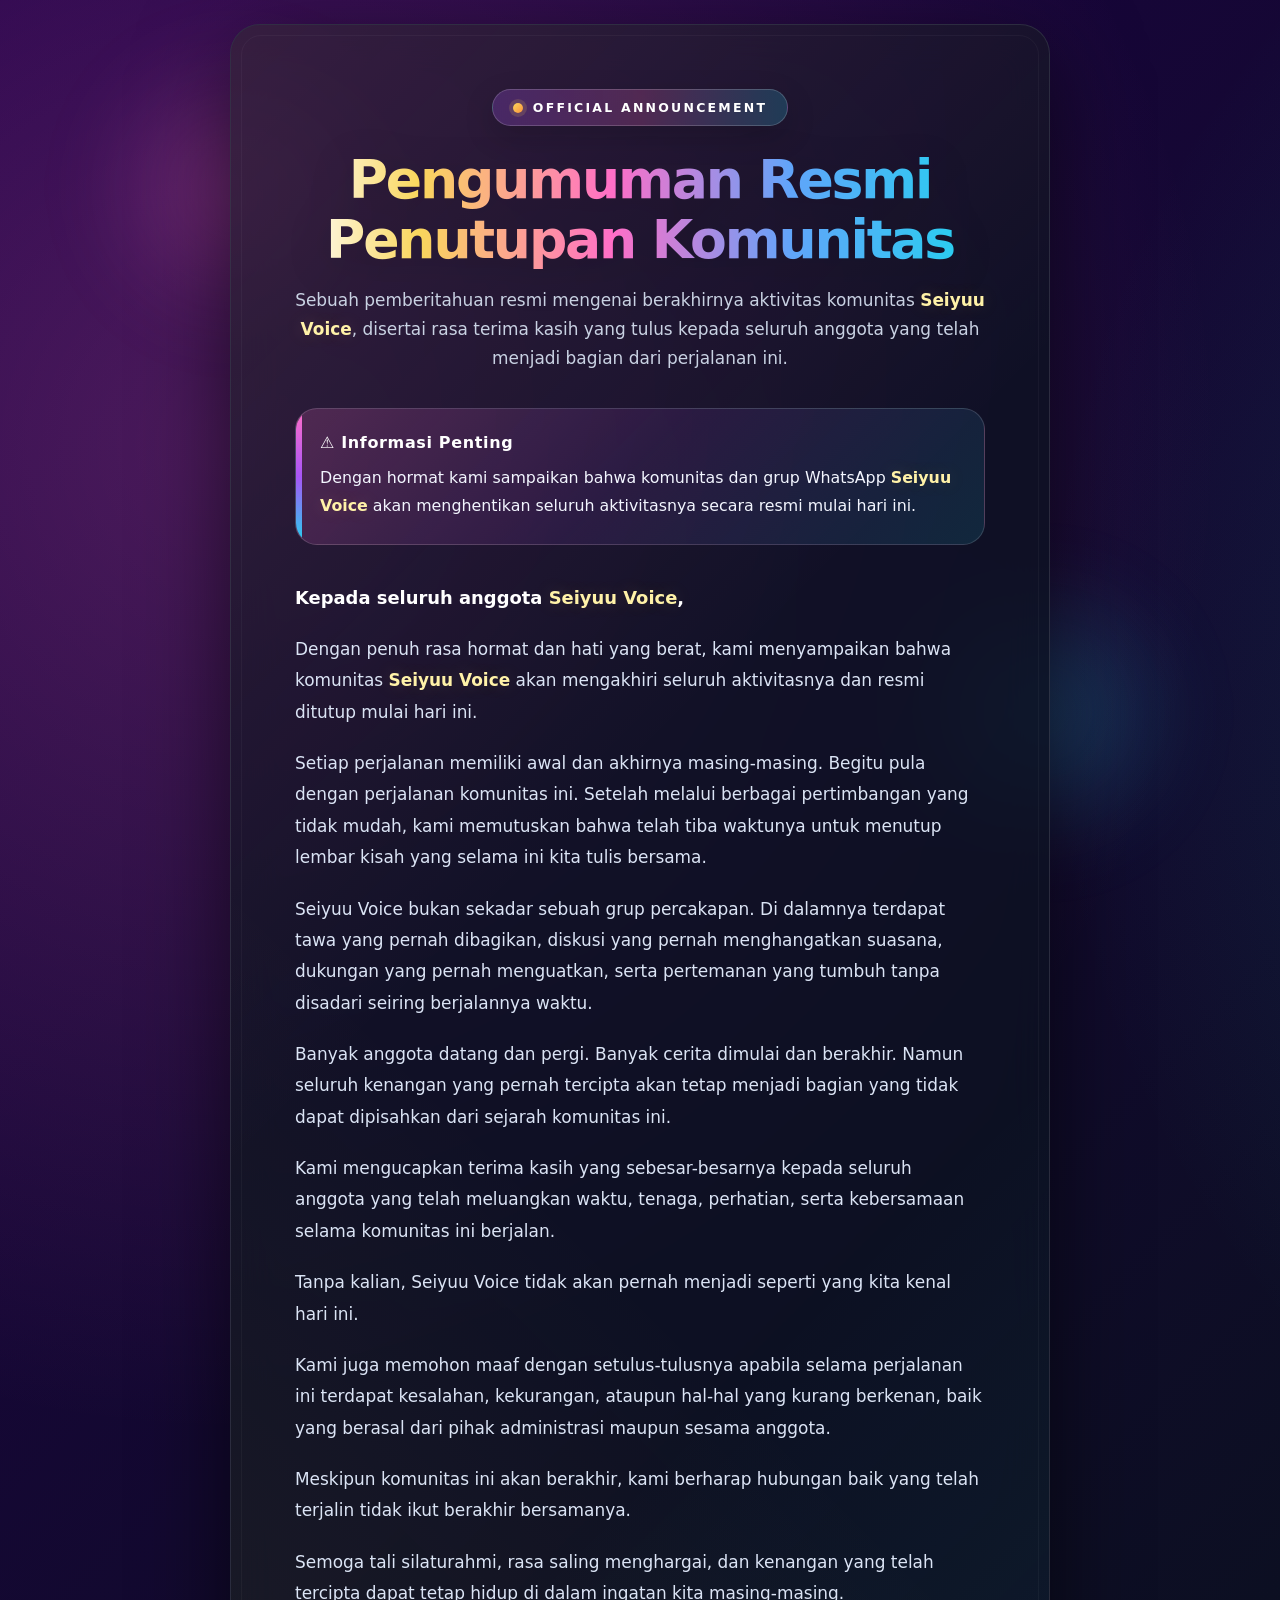
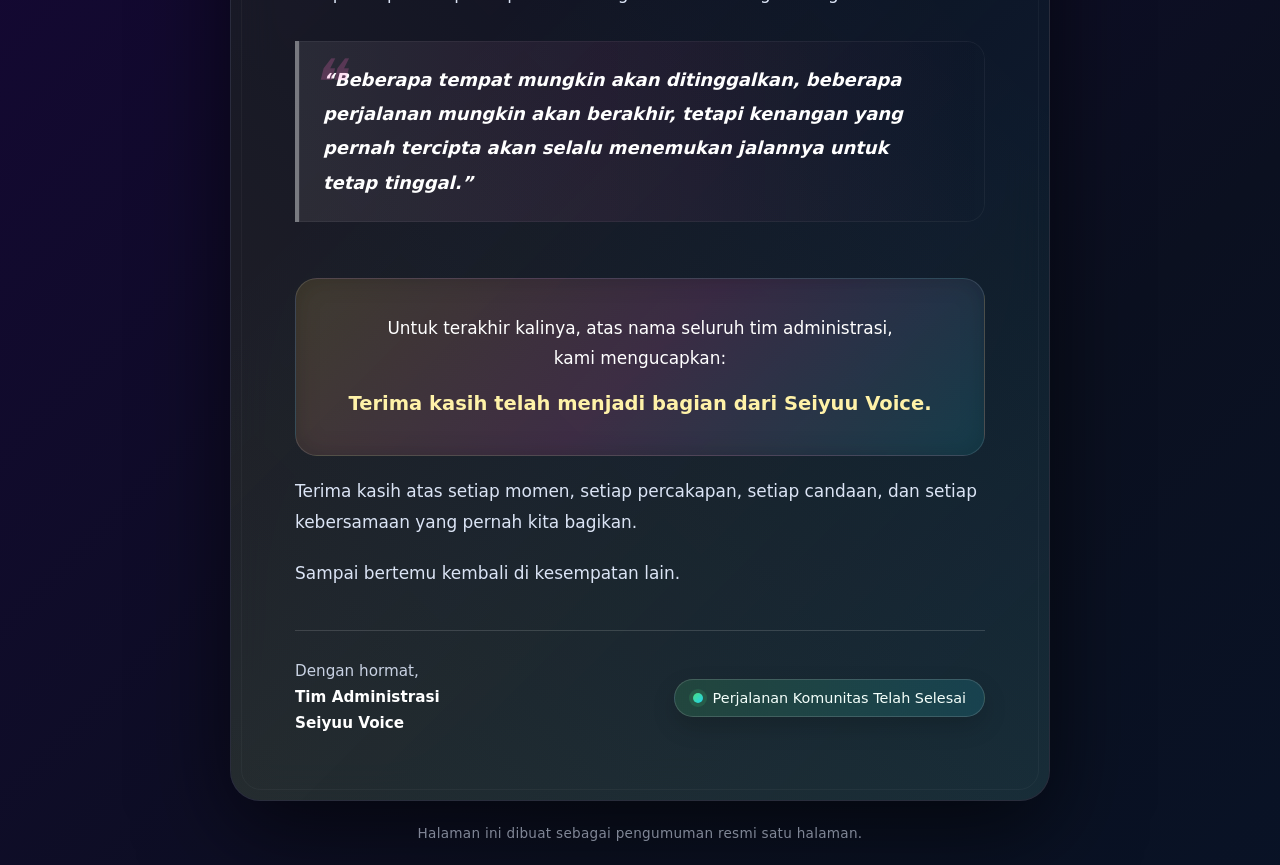
==== commit 72dfc723: "Fix typo in group name and add newline at end" ====
--- a/index.html
+++ b/index.html
@@ -476,7 +476,7 @@
         </p>
 
         <p>
-          Jiyonokoe Seiyuu bukan sekadar sebuah grup percakapan. Di dalamnya terdapat tawa yang
+          Seiyuu Voice bukan sekadar sebuah grup percakapan. Di dalamnya terdapat tawa yang
           pernah dibagikan, diskusi yang pernah menghangatkan suasana, dukungan yang pernah
           menguatkan, serta pertemanan yang tumbuh tanpa disadari seiring berjalannya waktu.
         </p>
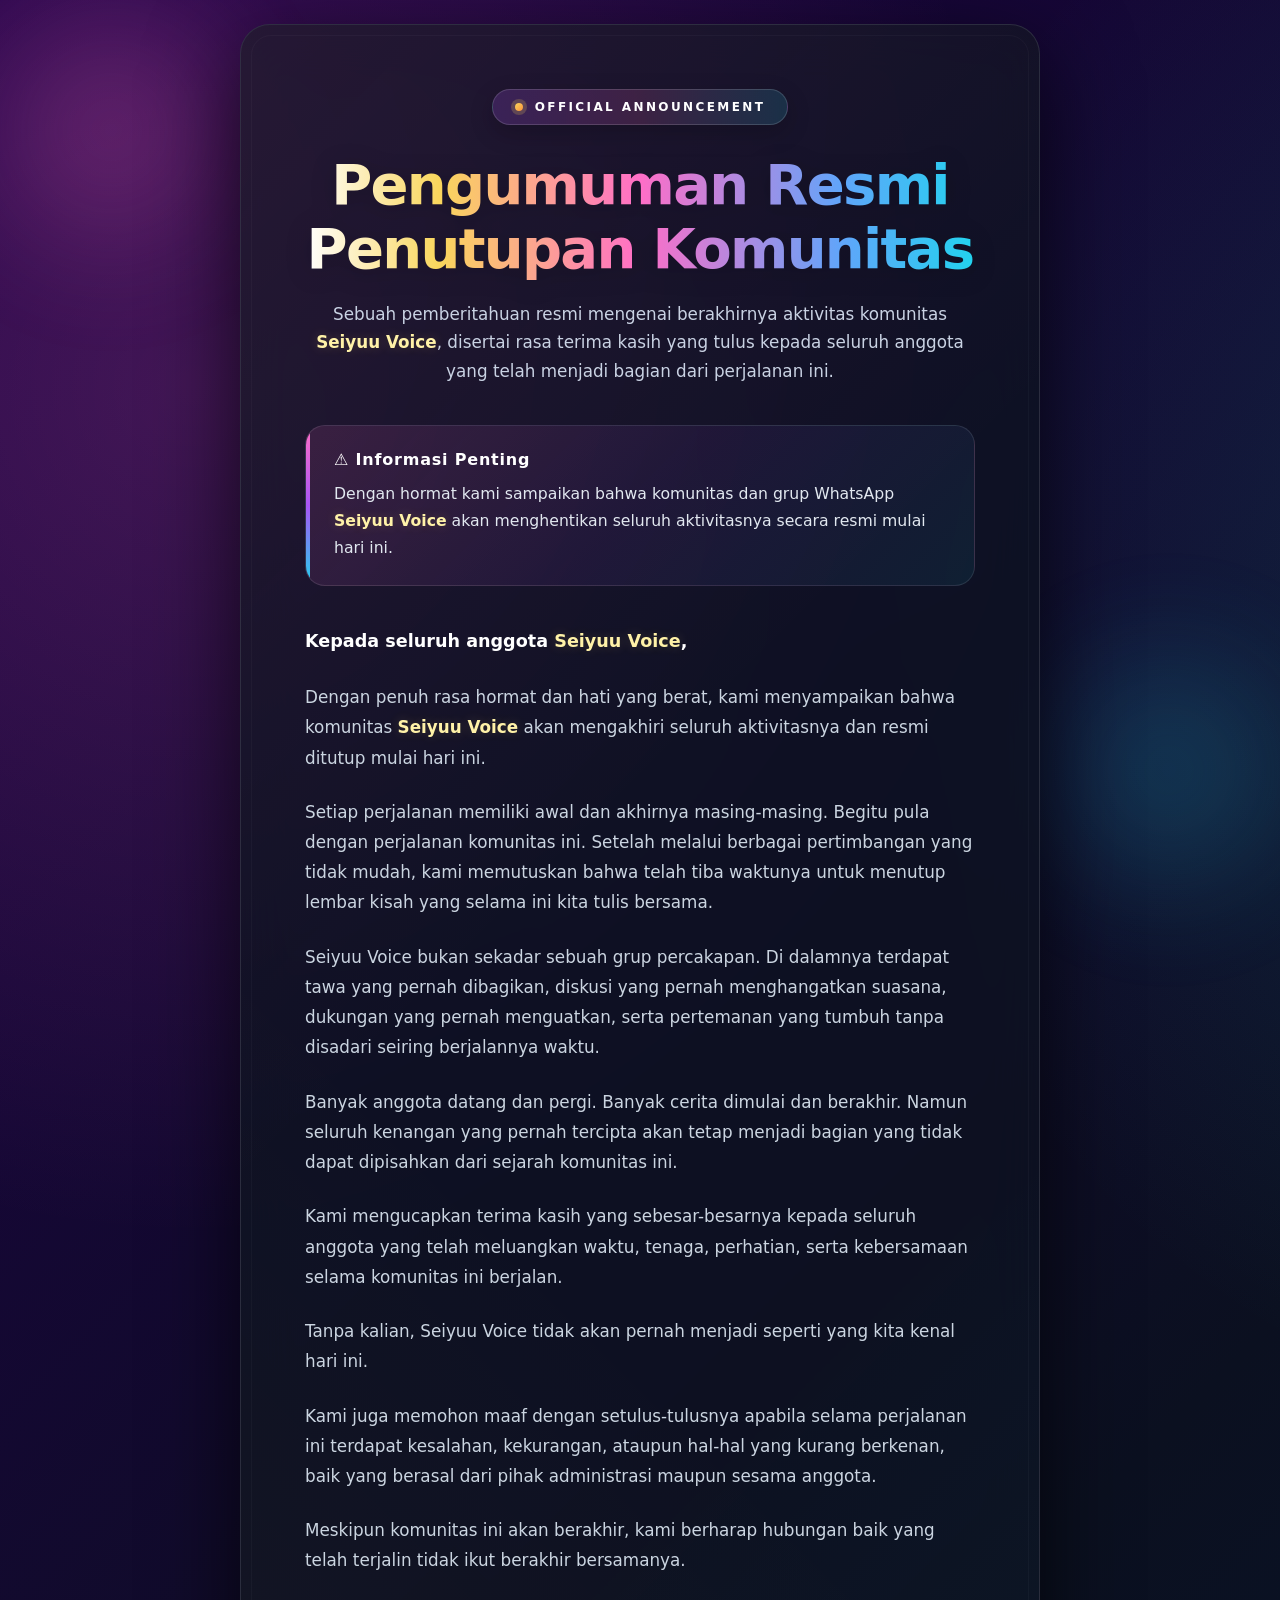
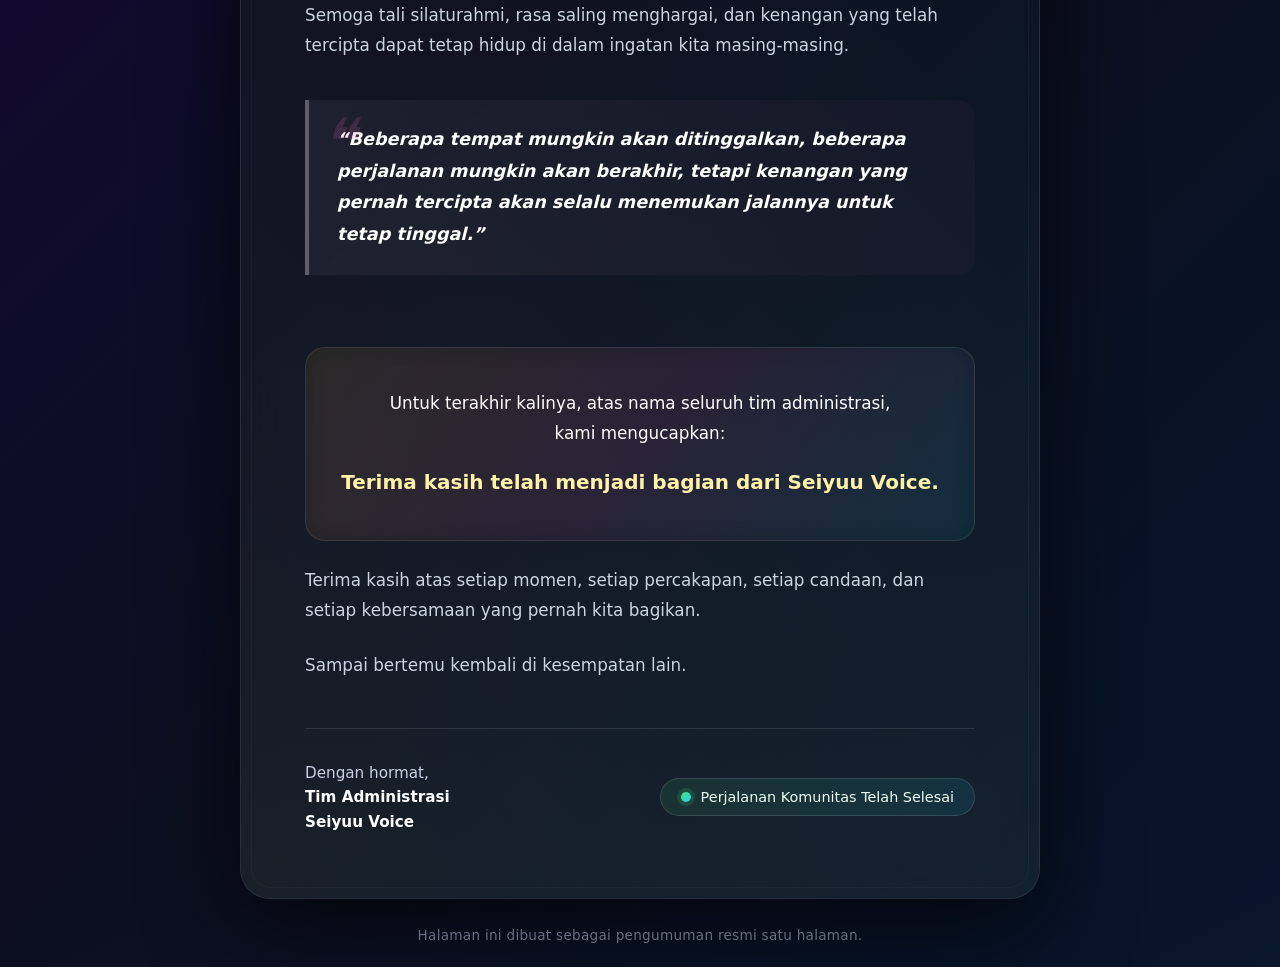
==== commit 14b14e27: "Refactor styles and update meta tags in index.html Updated various styles and meta tags in index.htm" ====
--- a/index.html
+++ b/index.html
@@ -1,5 +1,6 @@
 <!DOCTYPE html>
 <html lang="id">
+
 <head>
   <meta charset="UTF-8" />
   <meta name="viewport" content="width=device-width, initial-scale=1.0" />
@@ -7,7 +8,8 @@
   <meta name="description" content="Pengumuman resmi penutupan komunitas Seiyuu Voice." />
 
   <meta property="og:title" content="Pengumuman Resmi - Seiyuu Voice" />
-  <meta property="og:description" content="Sebuah pemberitahuan resmi mengenai berakhirnya aktivitas komunitas Seiyuu Voice." />
+  <meta property="og:description"
+    content="Sebuah pemberitahuan resmi mengenai berakhirnya aktivitas komunitas Seiyuu Voice." />
   <meta property="og:type" content="website" />
 
   <title>Pengumuman Resmi - Seiyuu Voice</title>
@@ -18,7 +20,7 @@
       --bg-2: #0b1020;
       --bg-3: #001c3d;
 
-      --card: rgba(13, 18, 34, 0.82);
+      --card: rgba(13, 18, 34, 0.85);
       --border: rgba(255, 255, 255, 0.12);
 
       --text: #f8f7ff;
@@ -33,7 +35,7 @@
       --orange: #fb923c;
       --rose: #fb7185;
 
-      --shadow: 0 28px 90px rgba(0, 0, 0, 0.6);
+      --shadow: 0 28px 90px rgba(0, 0, 0, 0.7);
       --radius: 30px;
     }
 
@@ -53,16 +55,17 @@
       place-items: center;
       padding: 24px;
       color: var(--text);
-      font-family: 'Inter', system-ui, -apple-system, BlinkMacSystemFont, "Segoe UI", Roboto, Helvetica, Arial, sans-serif;
+      font-family: 'Inter', system-ui, -apple-system, BlinkMacSystemFont, "Segoe UI", Roboto, sans-serif;
       background:
-        radial-gradient(circle at 10% 10%, rgba(255, 110, 199, 0.22), transparent 22%),
-        radial-gradient(circle at 90% 15%, rgba(34, 211, 238, 0.20), transparent 24%),
-        radial-gradient(circle at 15% 90%, rgba(168, 85, 247, 0.20), transparent 25%),
-        radial-gradient(circle at 85% 85%, rgba(249, 214, 92, 0.15), transparent 24%),
+        radial-gradient(circle at 10% 10%, rgba(255, 110, 199, 0.18), transparent 22%),
+        radial-gradient(circle at 90% 15%, rgba(34, 211, 238, 0.15), transparent 24%),
+        radial-gradient(circle at 15% 90%, rgba(168, 85, 247, 0.15), transparent 25%),
+        radial-gradient(circle at 85% 85%, rgba(249, 214, 92, 0.12), transparent 24%),
         linear-gradient(135deg, var(--bg-1) 0%, var(--bg-2) 45%, var(--bg-3) 100%);
-      background-size: 180% 180%;
-      animation: gradientMove 18s ease infinite alternate;
+      background-size: 150% 150%;
+      animation: gradientMove 20s ease infinite alternate;
       overflow-x: hidden;
+      will-change: background-position;
     }
 
     body::before,
@@ -70,42 +73,53 @@
       content: "";
       position: fixed;
       inset: auto;
-      width: 320px;
-      height: 320px;
+      width: clamp(200px, 40vw, 350px);
+      height: clamp(200px, 40vw, 350px);
       border-radius: 50%;
-      filter: blur(40px);
-      opacity: 0.55;
+      filter: blur(50px);
+      opacity: 0.45;
       pointer-events: none;
       z-index: 0;
-      animation: floatGlow 10s ease-in-out infinite alternate;
+      animation: floatGlow 12s ease-in-out infinite alternate;
+      will-change: transform;
     }
 
     body::before {
-      top: 3%;
-      left: 6%;
-      background: radial-gradient(circle, rgba(255, 110, 199, 0.55), transparent 65%);
+      top: -5%;
+      left: -5%;
+      background: radial-gradient(circle, rgba(255, 110, 199, 0.6), transparent 70%);
     }
 
     body::after {
-      bottom: 3%;
-      right: 6%;
-      background: radial-gradient(circle, rgba(34, 211, 238, 0.50), transparent 65%);
-      animation-delay: 1.5s;
+      bottom: -5%;
+      right: -5%;
+      background: radial-gradient(circle, rgba(34, 211, 238, 0.5), transparent 70%);
+      animation-delay: -3s;
     }
 
     @keyframes gradientMove {
-      0% { background-position: 0% 0%; }
-      100% { background-position: 100% 100%; }
+      0% {
+        background-position: 0% 0%;
+      }
+
+      100% {
+        background-position: 100% 100%;
+      }
     }
 
     @keyframes floatGlow {
-      from { transform: translateY(0px) scale(1); }
-      to { transform: translateY(-18px) scale(1.06); }
+      from {
+        transform: translateY(0px) scale(1);
+      }
+
+      to {
+        transform: translateY(-20px) scale(1.08);
+      }
     }
 
     .page {
       width: 100%;
-      max-width: 820px;
+      max-width: 800px;
       margin: 0 auto;
       position: relative;
       z-index: 1;
@@ -114,14 +128,14 @@
     .card {
       position: relative;
       overflow: hidden;
-      padding: clamp(32px, 5vw, 66px);
+      padding: clamp(32px, 6vw, 64px);
       border-radius: var(--radius);
       background: var(--card);
       border: 1px solid var(--border);
       box-shadow: var(--shadow);
-      backdrop-filter: blur(22px);
-      -webkit-backdrop-filter: blur(22px);
-      animation: rise 1s cubic-bezier(0.16, 1, 0.3, 1) both;
+      backdrop-filter: blur(24px);
+      -webkit-backdrop-filter: blur(24px);
+      animation: rise 1.2s cubic-bezier(0.16, 1, 0.3, 1) both;
     }
 
     .card::before,
@@ -134,21 +148,21 @@
     .card::before {
       inset: 0;
       background:
-        linear-gradient(135deg, rgba(255, 110, 199, 0.14), transparent 36%),
-        linear-gradient(315deg, rgba(34, 211, 238, 0.10), transparent 42%),
-        linear-gradient(45deg, rgba(249, 214, 92, 0.10), transparent 48%);
+        linear-gradient(135deg, rgba(255, 110, 199, 0.08), transparent 36%),
+        linear-gradient(315deg, rgba(34, 211, 238, 0.06), transparent 42%),
+        linear-gradient(45deg, rgba(249, 214, 92, 0.05), transparent 48%);
     }
 
     .card::after {
       inset: 10px;
-      border: 1px solid rgba(255, 255, 255, 0.04);
+      border: 1px solid rgba(255, 255, 255, 0.03);
       border-radius: calc(var(--radius) - 10px);
     }
 
     .top {
       display: grid;
       place-items: center;
-      margin-bottom: 24px;
+      margin-bottom: 28px;
       position: relative;
       z-index: 1;
     }
@@ -156,82 +170,86 @@
     .badge {
       display: inline-flex;
       align-items: center;
-      gap: 10px;
-      padding: 10px 20px;
+      gap: 12px;
+      padding: 10px 22px;
       border-radius: 999px;
-      border: 1px solid rgba(255, 255, 255, 0.18);
-      background:
-        linear-gradient(90deg, rgba(168, 85, 247, 0.24), rgba(255, 110, 199, 0.20), rgba(34, 211, 238, 0.20));
+      border: 1px solid rgba(255, 255, 255, 0.15);
+      background: linear-gradient(90deg, rgba(168, 85, 247, 0.2), rgba(255, 110, 199, 0.15), rgba(34, 211, 238, 0.15));
       color: #ffffff;
-      font-size: 0.78rem;
-      font-weight: 900;
-      letter-spacing: 0.18em;
+      font-size: 0.75rem;
+      font-weight: 800;
+      letter-spacing: 0.2em;
       text-transform: uppercase;
       text-align: center;
       white-space: nowrap;
-      box-shadow: 0 10px 30px rgba(0, 0, 0, 0.18);
+      box-shadow: 0 8px 24px rgba(0, 0, 0, 0.2);
     }
 
     .badge-dot {
-      width: 10px;
-      height: 10px;
+      width: 8px;
+      height: 8px;
       border-radius: 50%;
       background: linear-gradient(135deg, var(--gold), var(--orange));
-      box-shadow: 0 0 0 4px rgba(249, 214, 92, 0.15);
+      box-shadow: 0 0 0 4px rgba(249, 214, 92, 0.2);
       flex: none;
-      animation: pulse 2s infinite;
+      animation: pulse 2s infinite cubic-bezier(0.4, 0, 0.6, 1);
     }
 
     @keyframes pulse {
-      0% { box-shadow: 0 0 0 0 rgba(249, 214, 92, 0.45); }
-      70% { box-shadow: 0 0 0 8px rgba(249, 214, 92, 0); }
-      100% { box-shadow: 0 0 0 0 rgba(249, 214, 92, 0); }
+
+      0%,
+      100% {
+        box-shadow: 0 0 0 0 rgba(249, 214, 92, 0.5);
+      }
+
+      50% {
+        box-shadow: 0 0 0 8px rgba(249, 214, 92, 0);
+      }
     }
 
     header {
       text-align: center;
-      margin-bottom: 36px;
+      margin-bottom: 40px;
       position: relative;
       z-index: 1;
     }
 
     h1 {
-      font-size: clamp(2rem, 6vw, 3.35rem);
-      line-height: 1.12;
-      letter-spacing: -0.04em;
+      font-size: clamp(2.2rem, 6vw, 3.5rem);
+      line-height: 1.15;
+      letter-spacing: -0.03em;
       font-weight: 900;
-      margin-bottom: 16px;
+      margin-bottom: 18px;
       text-wrap: balance;
-      background: linear-gradient(90deg, #ffffff 0%, #f9d65c 18%, #ff6ec7 46%, #60a5fa 72%, #22d3ee 100%);
+      background: linear-gradient(90deg, #ffffff 0%, #f9d65c 20%, #ff6ec7 50%, #60a5fa 80%, #22d3ee 100%);
       -webkit-background-clip: text;
       background-clip: text;
       -webkit-text-fill-color: transparent;
-      filter: drop-shadow(0 8px 20px rgba(0, 0, 0, 0.18));
+      filter: drop-shadow(0 4px 12px rgba(0, 0, 0, 0.2));
     }
 
     .subtitle {
-      max-width: 66ch;
+      max-width: 65ch;
       margin: 0 auto;
       color: var(--muted);
-      font-size: clamp(0.96rem, 2vw, 1.06rem);
+      font-size: clamp(0.95rem, 2vw, 1.05rem);
       line-height: 1.7;
       text-wrap: pretty;
     }
 
     .highlight {
       color: #fff2a8;
-      font-weight: 800;
-      text-shadow: 0 0 18px rgba(249, 214, 92, 0.18);
+      font-weight: 700;
+      text-shadow: 0 0 12px rgba(249, 214, 92, 0.2);
     }
 
     .notice {
       position: relative;
-      margin: 0 0 36px 0;
-      padding: 24px;
-      border-radius: 22px;
-      border: 1px solid rgba(255, 255, 255, 0.15);
-      background:
-        linear-gradient(135deg, rgba(255, 110, 199, 0.18), rgba(168, 85, 247, 0.10), rgba(34, 211, 238, 0.12));
+      margin: 0 0 40px 0;
+      padding: 24px 28px;
+      border-radius: 20px;
+      border: 1px solid rgba(255, 255, 255, 0.1);
+      background: linear-gradient(135deg, rgba(255, 110, 199, 0.12), rgba(168, 85, 247, 0.08), rgba(34, 211, 238, 0.08));
       overflow: hidden;
       z-index: 1;
     }
@@ -241,7 +259,7 @@
       position: absolute;
       left: 0;
       top: 0;
-      width: 6px;
+      width: 4px;
       height: 100%;
       background: linear-gradient(180deg, var(--pink), var(--purple), var(--cyan));
     }
@@ -253,22 +271,22 @@
       margin-bottom: 12px;
       color: #ffffff;
       font-size: 1rem;
-      font-weight: 800;
-      letter-spacing: 0.04em;
+      font-weight: 700;
+      letter-spacing: 0.05em;
     }
 
     .notice-text {
-      color: #f3f6ff;
-      line-height: 1.75;
-      font-size: 0.99rem;
+      color: #e2e8f0;
+      line-height: 1.7;
+      font-size: 0.98rem;
     }
 
     .content {
       display: grid;
-      gap: 20px;
-      font-size: clamp(1rem, 2vw, 1.06rem);
-      line-height: 1.85;
-      color: #dbe4f5;
+      gap: 24px;
+      font-size: clamp(1rem, 2vw, 1.05rem);
+      line-height: 1.8;
+      color: #cbd5e1;
       text-wrap: pretty;
       position: relative;
       z-index: 1;
@@ -280,54 +298,52 @@
 
     .content p:first-child {
       color: #ffffff;
-      font-weight: 800;
-      font-size: 1.12rem;
+      font-weight: 700;
+      font-size: 1.1rem;
     }
 
     .quote {
-      margin: 12px 0;
-      padding: 22px 24px;
-      border-left: 4px solid rgba(255, 255, 255, 0.42);
-      background: linear-gradient(90deg, rgba(255, 255, 255, 0.08) 0%, rgba(255, 110, 199, 0.07) 45%, transparent 100%);
-      border-radius: 0 18px 18px 0;
-      color: #f3f6ff;
+      margin: 16px 0;
+      padding: 24px 28px;
+      border-left: 4px solid rgba(255, 255, 255, 0.3);
+      background: linear-gradient(90deg, rgba(255, 255, 255, 0.05) 0%, rgba(255, 110, 199, 0.03) 100%);
+      border-radius: 0 16px 16px 0;
+      color: #f8fafc;
       font-style: italic;
       position: relative;
       font-size: 1.05rem;
-      line-height: 1.9;
-      box-shadow: inset 0 0 0 1px rgba(255, 255, 255, 0.05);
+      line-height: 1.8;
     }
 
     .quote::before {
       content: "❝";
       font-size: 4rem;
       color: var(--pink);
-      opacity: 0.22;
+      opacity: 0.15;
       position: absolute;
-      top: -18px;
-      left: 10px;
+      top: -15px;
+      left: 12px;
       font-family: serif;
     }
 
     .farewell {
-      margin-top: 24px;
-      padding: 34px 24px;
+      margin-top: 32px;
+      padding: 40px 24px;
       text-align: center;
-      border-radius: 22px;
-      background:
-        linear-gradient(135deg, rgba(249, 214, 92, 0.16), rgba(255, 110, 199, 0.16), rgba(34, 211, 238, 0.14));
-      border: 1px solid rgba(255, 255, 255, 0.10);
+      border-radius: 20px;
+      background: linear-gradient(135deg, rgba(249, 214, 92, 0.1), rgba(255, 110, 199, 0.1), rgba(34, 211, 238, 0.1));
+      border: 1px solid rgba(255, 255, 255, 0.08);
       line-height: 1.8;
       color: #ffffff;
-      box-shadow: inset 0 0 24px rgba(0, 0, 0, 0.18);
+      box-shadow: inset 0 0 20px rgba(0, 0, 0, 0.2);
     }
 
     .farewell strong {
       display: block;
-      margin-top: 12px;
+      margin-top: 16px;
       color: #fff2a8;
-      font-size: 1.22rem;
-      font-weight: 900;
+      font-size: 1.25rem;
+      font-weight: 800;
     }
 
     .signature {
@@ -335,10 +351,10 @@
       flex-wrap: wrap;
       justify-content: space-between;
       align-items: center;
-      gap: 20px;
-      margin-top: 40px;
-      padding-top: 28px;
-      border-top: 1px solid rgba(255, 255, 255, 0.14);
+      gap: 24px;
+      margin-top: 48px;
+      padding-top: 32px;
+      border-top: 1px solid rgba(255, 255, 255, 0.1);
       color: var(--muted);
       font-size: 0.95rem;
       position: relative;
@@ -346,7 +362,7 @@
     }
 
     .admin {
-      line-height: 1.7;
+      line-height: 1.6;
     }
 
     .admin strong {
@@ -357,13 +373,12 @@
       display: inline-flex;
       align-items: center;
       gap: 10px;
-      padding: 10px 18px;
+      padding: 10px 20px;
       border-radius: 999px;
-      border: 1px solid rgba(255, 255, 255, 0.15);
-      background: linear-gradient(90deg, rgba(74, 222, 128, 0.16), rgba(34, 211, 238, 0.14));
-      color: #f4fffb;
+      border: 1px solid rgba(255, 255, 255, 0.12);
+      background: linear-gradient(90deg, rgba(74, 222, 128, 0.1), rgba(34, 211, 238, 0.1));
+      color: #f0fdf4;
       font-size: 0.9rem;
-      box-shadow: 0 10px 24px rgba(0, 0, 0, 0.16);
     }
 
     .status::before {
@@ -372,14 +387,14 @@
       height: 10px;
       border-radius: 50%;
       background: linear-gradient(135deg, var(--green), var(--cyan));
-      box-shadow: 0 0 0 4px rgba(74, 222, 128, 0.14);
+      box-shadow: 0 0 0 4px rgba(74, 222, 128, 0.15);
       flex: none;
     }
 
     .closing {
-      margin-top: 24px;
+      margin-top: 28px;
       text-align: center;
-      color: rgba(201, 210, 227, 0.62);
+      color: rgba(201, 210, 227, 0.5);
       font-size: 0.85rem;
       letter-spacing: 0.02em;
       position: relative;
@@ -389,8 +404,9 @@
     @keyframes rise {
       from {
         opacity: 0;
-        transform: translateY(30px) scale(0.98);
-      }
+        transform: translateY(20px) scale(0.98);
+      }
+
       to {
         opacity: 1;
         transform: translateY(0) scale(1);
@@ -403,32 +419,36 @@
       }
 
       .card {
-        padding: 30px 18px;
+        padding: 32px 20px;
         border-radius: 24px;
       }
 
       .quote {
-        padding: 16px 18px;
+        padding: 20px;
       }
 
       .signature {
         flex-direction: column;
         align-items: flex-start;
       }
-
-      h1 {
-        font-size: clamp(1.8rem, 9vw, 3rem);
-      }
     }
 
     @media (prefers-reduced-motion: reduce) {
-      html { scroll-behavior: auto; }
-      .card, body, .badge-dot, body::before, body::after {
+      html {
+        scroll-behavior: auto;
+      }
+
+      .card,
+      body,
+      .badge-dot,
+      body::before,
+      body::after {
         animation: none;
       }
     }
   </style>
 </head>
+
 <body>
   <main class="page" aria-labelledby="title">
     <section class="card">
@@ -548,4 +568,5 @@
     </div>
   </main>
 </body>
+
 </html>
